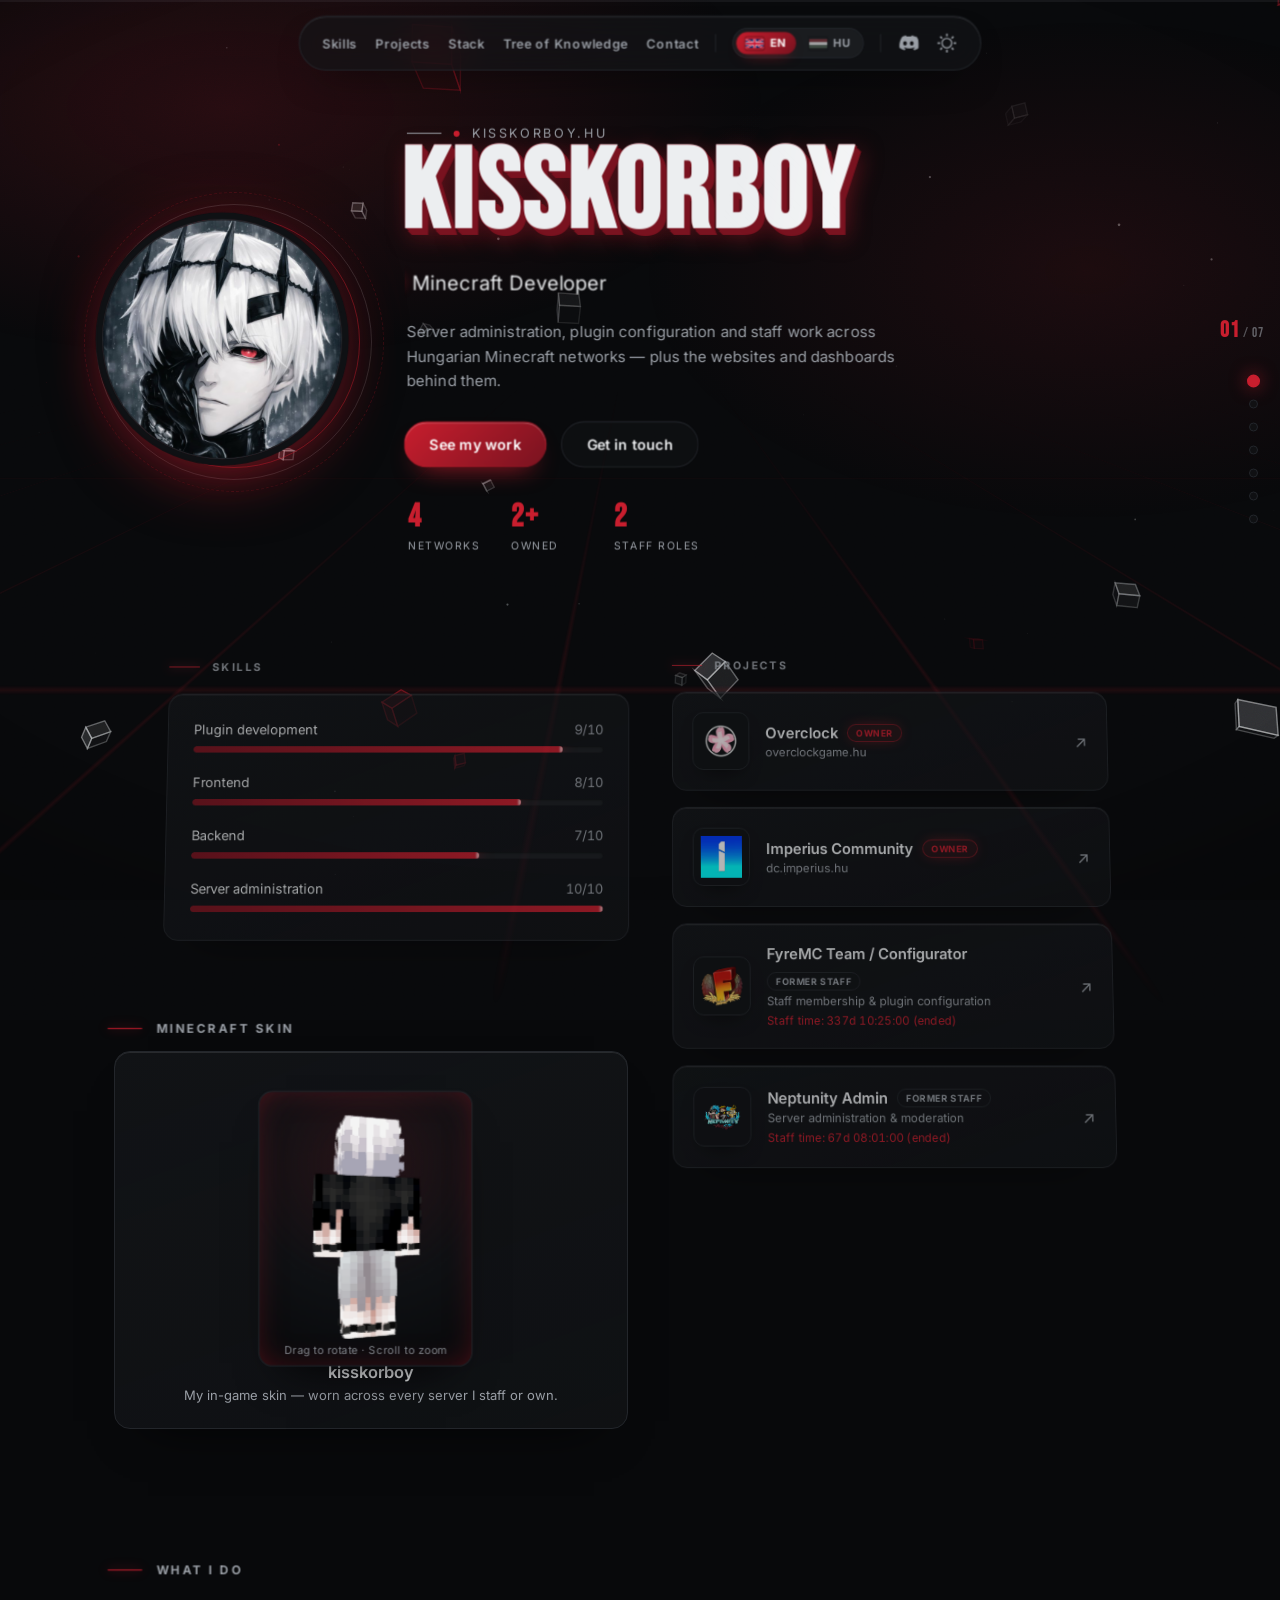
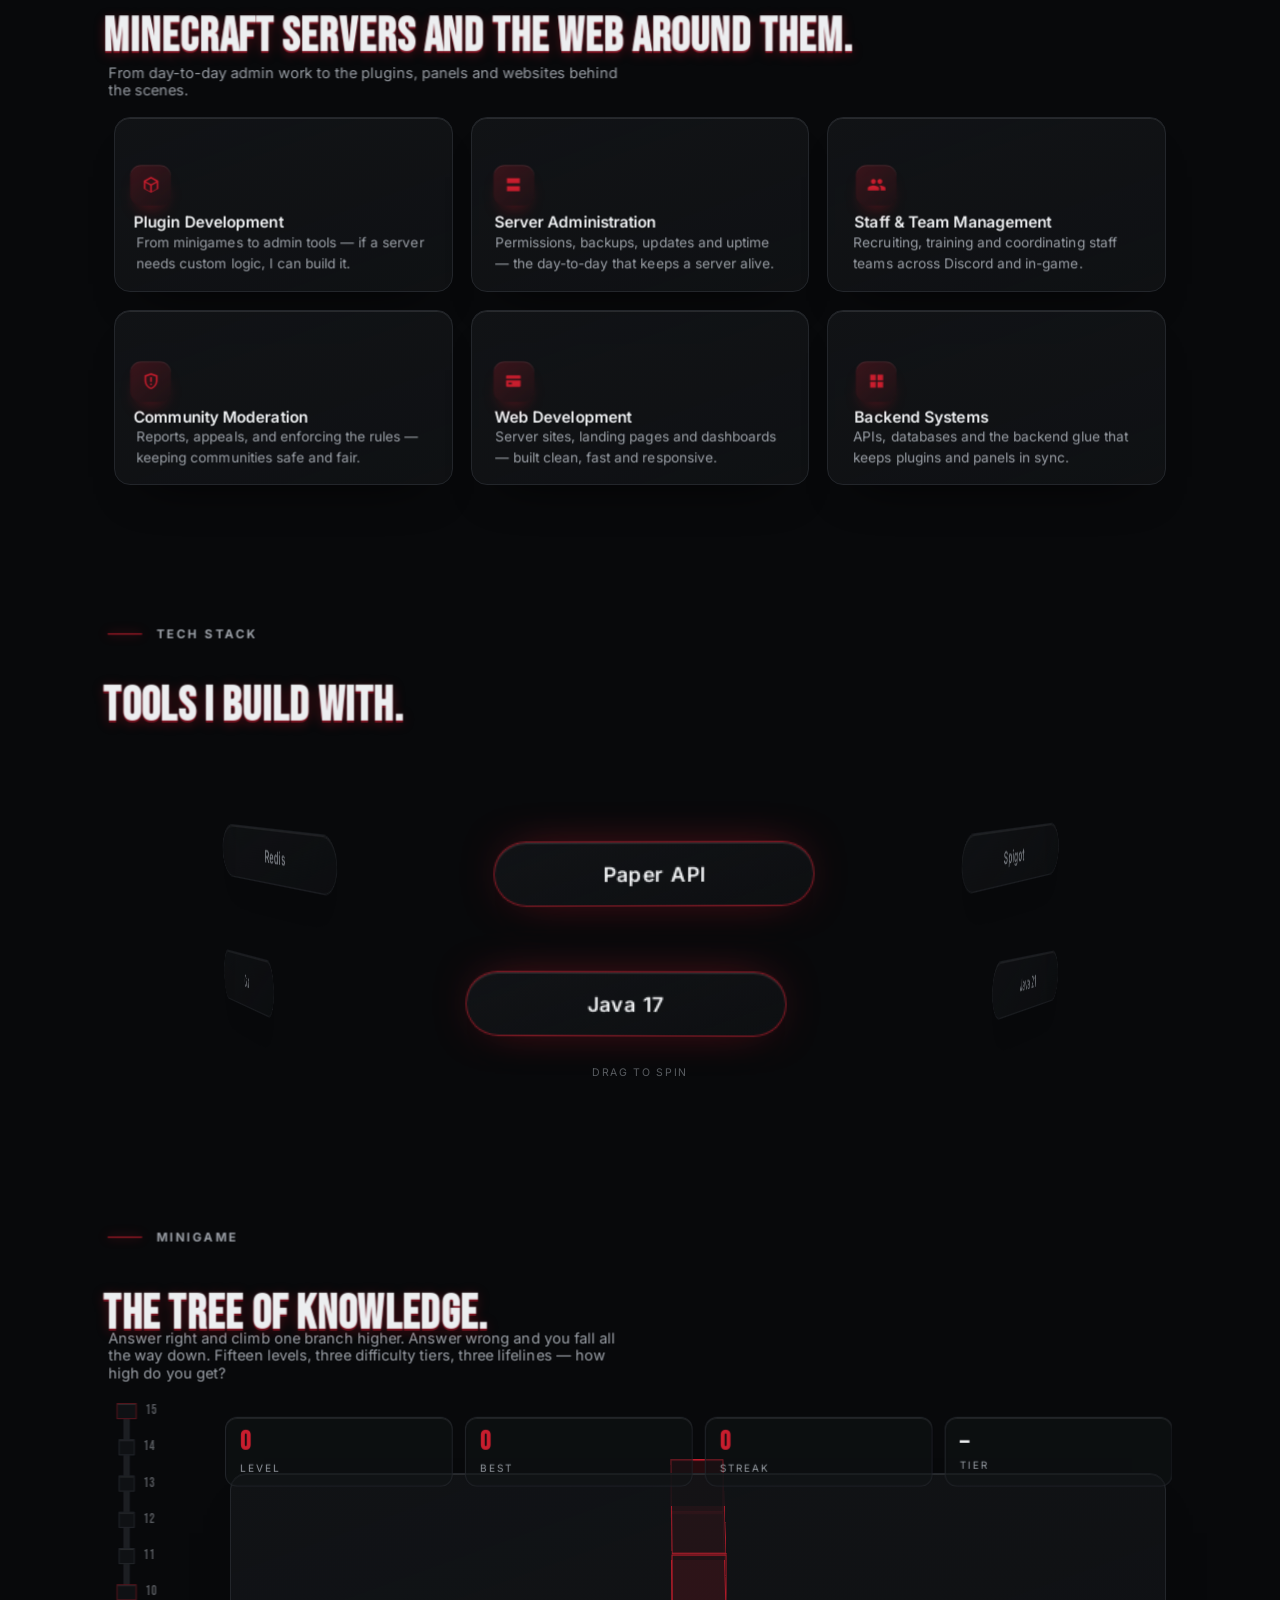
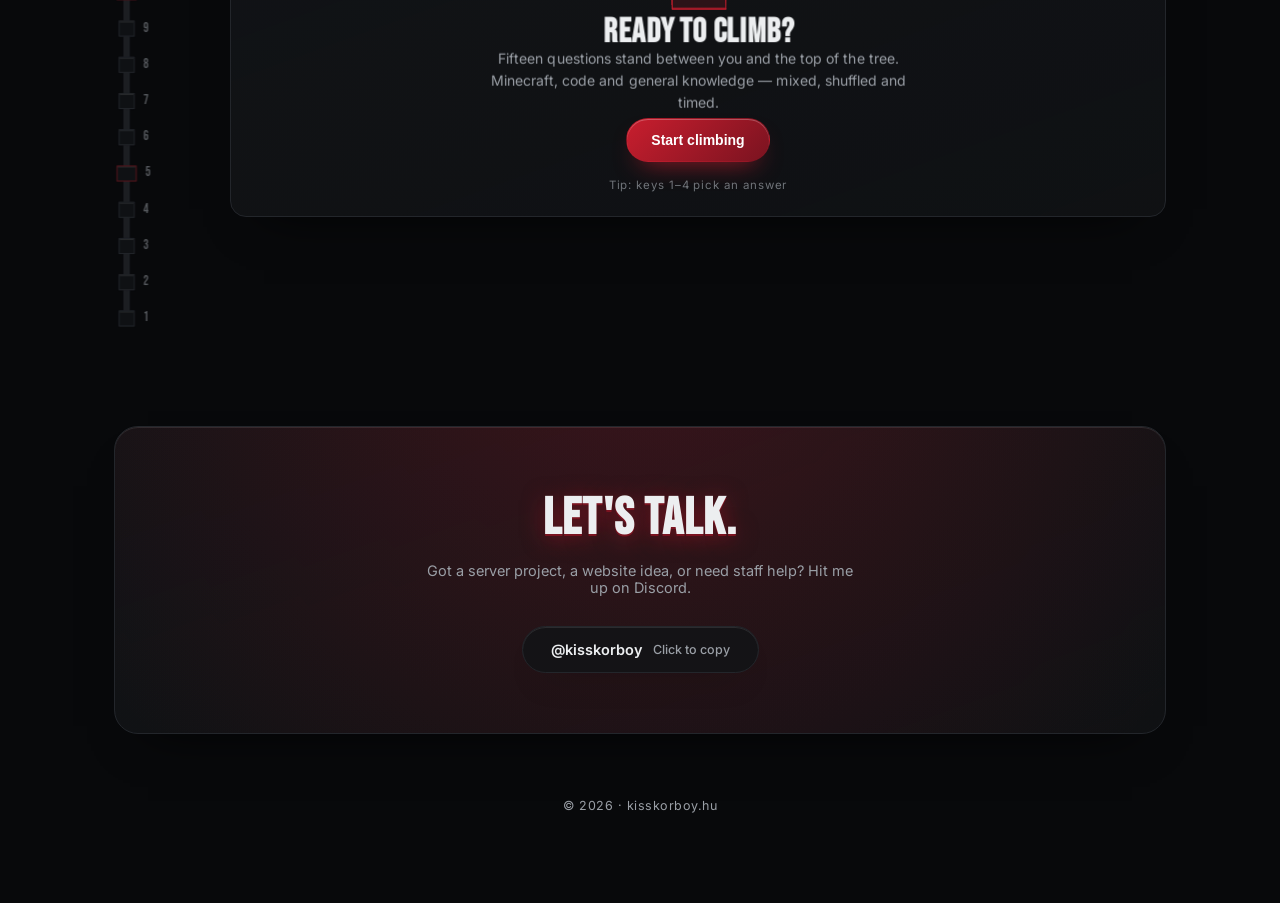
==== index.html @ e57de08b "Add files via upload" ====
<!DOCTYPE html>
<html lang="en">
<head>
<meta charset="UTF-8">
<meta name="viewport" content="width=device-width, initial-scale=1.0">
<meta name="description" content="Kisskorboy — Minecraft server developer &amp; website developer. Plugin development, server administration, web development and staff work for Overclock, Imperius Community, FyreMC and Neptunity.">
<meta name="theme-color" content="#08090b">
<title>Kisskorboy | Minecraft &amp; Website Developer</title>
<link rel="canonical" href="https://kisskorboy.hu/">
<meta property="og:type" content="website">
<meta property="og:site_name" content="kisskorboy.hu">
<meta property="og:url" content="https://kisskorboy.hu/">
<meta property="og:title" content="Kisskorboy | Minecraft &amp; Website Developer">
<meta property="og:description" content="Minecraft server development, plugin work, server administration and websites — Overclock, Imperius Community, FyreMC and Neptunity.">
<meta property="og:image" content="https://kisskorboy.hu/og.jpg">
<meta name="twitter:card" content="summary_large_image">
<meta name="twitter:title" content="Kisskorboy | Minecraft &amp; Website Developer">
<meta name="twitter:description" content="Minecraft server development, plugin work, server administration and websites.">
<meta name="twitter:image" content="https://kisskorboy.hu/og.jpg">
<link rel="icon" type="image/jpeg" href="[data-uri]">
<script type="application/ld+json">{"@context":"https://schema.org","@type":"Person","name":"Kisskorboy","url":"https://kisskorboy.hu/","jobTitle":"Minecraft server developer & website developer","knowsAbout":["Minecraft plugin development","Minecraft server administration","Web development","Backend systems","Community moderation"],"knowsLanguage":["hu","en"],"sameAs":["https://discord.com/users/kisskorboy","https://overclockgame.hu","https://dc.imperius.hu"]}</script>
<link rel="preconnect" href="https://fonts.googleapis.com">
<link rel="preconnect" href="https://fonts.gstatic.com" crossorigin>
<link href="https://fonts.googleapis.com/css2?family=Bebas+Neue&family=Inter:wght@400;500;600;700&display=swap" rel="stylesheet">
<style>
:root{
  --bg:#08090b;
  --bg-soft:#0f1114;
  --panel:#121417;
  --panel-rgb:18,20,23;
  --panel-border:#23262b;
  --text:#eceef0;
  --text-rgb:236,238,240;
  --text-dim:#9a9fa6;
  --accent:#c81e2e;
  --accent-soft:#7a1320;
  --accent-rgb:200,30,46;
  --track:#1c1e22;
  --font-display:'Bebas Neue', Impact, sans-serif;
  --font-body:'Inter', sans-serif;
  --shine:rgba(255,255,255,.07);
  --edge-top:rgba(255,255,255,.10);
  --floor:rgba(200,30,46,.16);
  --sheen-hi:rgba(255,255,255,.9);
  --extrude:#7a1320;
}
[data-theme="light"]{
  --bg:#f3f1ec;
  --bg-soft:#ebe8e1;
  --panel:#ffffff;
  --panel-rgb:255,255,255;
  --panel-border:#ddd8cd;
  --text:#1b1b1b;
  --text-rgb:27,27,27;
  --text-dim:#6b6863;
  --accent:#b3182a;
  --accent-soft:#e7c9c9;
  --accent-rgb:179,24,42;
  --track:#e4e0d6;
  --shine:rgba(0,0,0,.05);
  --edge-top:rgba(255,255,255,.9);
  --floor:rgba(179,24,42,.14);
  --sheen-hi:rgba(179,24,42,.45);
  --extrude:#e2a4ac;
}
*{box-sizing:border-box;margin:0;padding:0;}
html{scroll-behavior:smooth;}
#top,#skills,#projects,#what-i-do,#stack,#quiz,#contact{scroll-margin-top:110px;}
body{
  background:var(--bg);
  color:var(--text);
  font-family:var(--font-body);
  min-height:100vh;
  position:relative;
  overflow-x:hidden;
  transition:background .4s ease, color .4s ease;
  -webkit-user-select:none;
  user-select:none;
}

/* ---------- Fixed 3D backdrop ---------- */
#bgCanvas{
  position:fixed;
  inset:0;
  z-index:0;
  pointer-events:none;
  display:block;
}
.floor{
  position:fixed;
  left:-50%;right:-50%;
  bottom:-12vh;
  height:70vh;
  z-index:0;
  pointer-events:none;
  perspective:340px;
  perspective-origin:50% 0%;
  opacity:.7;
  mask-image:linear-gradient(180deg,transparent,#000 45%,#000 78%,transparent);
  -webkit-mask-image:linear-gradient(180deg,transparent,#000 45%,#000 78%,transparent);
}
.floor i{
  position:absolute;
  inset:0;
  display:block;
  transform:rotateX(74deg);
  transform-origin:50% 0%;
  background:
    repeating-linear-gradient(90deg, var(--floor) 0 1px, transparent 1px 90px),
    repeating-linear-gradient(0deg, var(--floor) 0 1px, transparent 1px 90px);
  animation:floor-run 6s linear infinite;
}
@keyframes floor-run{ from{background-position:0 0,0 0;} to{background-position:0 0,0 90px;} }

.aurora{
  position:fixed;
  inset:0;
  z-index:0;
  pointer-events:none;
  background:
    radial-gradient(60vw 40vh at 18% 12%, rgba(var(--accent-rgb),.16), transparent 70%),
    radial-gradient(50vw 40vh at 85% 30%, rgba(var(--accent-rgb),.10), transparent 70%);
  animation:aurora-drift 18s ease-in-out infinite alternate;
}
@keyframes aurora-drift{ from{transform:translate3d(-2%,-1%,0) scale(1);} to{transform:translate3d(2%,2%,0) scale(1.08);} }

.cursor-glow{
  position:fixed;
  top:0;left:0;
  width:520px;height:520px;
  margin:-260px 0 0 -260px;
  border-radius:50%;
  z-index:1;
  pointer-events:none;
  background:radial-gradient(circle, rgba(var(--accent-rgb),.13), transparent 62%);
  opacity:0;
  transition:opacity .5s ease;
  will-change:transform;
}
body.pointer-live .cursor-glow{opacity:1;}

/* ---------- HUD ---------- */
.progress{
  position:fixed;
  top:0;left:0;right:0;
  height:2px;
  z-index:60;
  background:rgba(var(--text-rgb),.06);
}
.progress i{
  display:block;
  height:100%;
  width:0%;
  background:linear-gradient(90deg,var(--accent-soft),var(--accent));
  box-shadow:0 0 14px rgba(var(--accent-rgb),.8);
}

.dots{
  position:fixed;
  right:22px;
  top:50%;
  transform:translateY(-50%);
  z-index:55;
  display:flex;
  flex-direction:column;
  gap:14px;
}
.dots button{
  width:9px;height:9px;
  border-radius:50%;
  border:1px solid var(--panel-border);
  background:rgba(var(--panel-rgb),.7);
  cursor:pointer;
  padding:0;
  position:relative;
  transition:transform .25s ease, background .25s ease, border-color .25s ease;
}
.dots button::after{
  content:attr(data-label);
  position:absolute;
  right:18px;
  top:50%;
  transform:translateY(-50%) translateX(6px);
  font-size:10px;
  font-weight:700;
  letter-spacing:.14em;
  color:var(--text-dim);
  white-space:nowrap;
  opacity:0;
  pointer-events:none;
  transition:opacity .2s ease, transform .2s ease;
}
.dots button:hover::after{opacity:1;transform:translateY(-50%) translateX(0);}
.dots button:hover{border-color:var(--accent);}
.dots button.on{
  background:var(--accent);
  border-color:var(--accent);
  transform:scale(1.45);
  box-shadow:0 0 12px rgba(var(--accent-rgb),.7);
}
@media (max-width:900px){ .dots{display:none;} }

/* slide counter, like a deck's page number */
.slide-counter{
  position:fixed;
  right:16px;
  top:calc(50% - 130px);
  z-index:55;
  display:flex;
  align-items:baseline;
  gap:2px;
  font-family:var(--font-display);
  letter-spacing:.06em;
  color:var(--text-dim);
  pointer-events:none;
  user-select:none;
}
.slide-counter b{font-size:22px;color:var(--accent);line-height:1;}
.slide-counter i{font-size:13px;font-style:normal;opacity:.5;margin:0 1px;}
.slide-counter span{font-size:13px;opacity:.6;}
@media (max-width:900px){ .slide-counter{display:none;} }

/* staggered entrance for card groups — opacity only, so it never fights
   the 3D hover/tilt transforms on the cards themselves */
body.js-on [data-stagger] > *{
  opacity:0;
  transition:opacity .65s cubic-bezier(.16,1,.3,1);
}
body.js-on [data-stagger].in > *{opacity:1;}
body.js-on [data-stagger] > *:nth-child(1){transition-delay:.00s;}
body.js-on [data-stagger] > *:nth-child(2){transition-delay:.09s;}
body.js-on [data-stagger] > *:nth-child(3){transition-delay:.18s;}
body.js-on [data-stagger] > *:nth-child(4){transition-delay:.27s;}
body.js-on [data-stagger] > *:nth-child(5){transition-delay:.36s;}
body.js-on [data-stagger] > *:nth-child(6){transition-delay:.45s;}

.topbar{
  position:fixed;
  top:16px;
  left:0;right:0;
  display:flex;
  justify-content:center;
  align-items:center;
  z-index:50;
  pointer-events:none;
  perspective:800px;
}
.pill{
  pointer-events:auto;
  display:flex;
  align-items:center;
  gap:16px;
  background:rgba(var(--panel-rgb),.72);
  backdrop-filter:blur(16px) saturate(140%);
  -webkit-backdrop-filter:blur(16px) saturate(140%);
  border:1px solid var(--panel-border);
  border-radius:999px;
  padding:11px 22px;
  box-shadow:0 18px 40px -20px rgba(0,0,0,.85), inset 0 1px 0 var(--edge-top);
  transform-style:preserve-3d;
  transition:transform .5s cubic-bezier(.16,1,.3,1), box-shadow .4s ease;
  will-change:transform;
}
.pill-nav{display:flex;align-items:center;gap:18px;}
.pill-nav a{
  color:var(--text-dim);
  font-size:12.5px;
  font-weight:600;
  letter-spacing:.05em;
  text-decoration:none;
  transition:color .2s ease;
  white-space:nowrap;
  position:relative;
}
.pill-nav a::after{
  content:'';
  position:absolute;
  left:0;right:0;bottom:-5px;
  height:1.5px;
  background:var(--accent);
  transform:scaleX(0);
  transform-origin:left;
  transition:transform .28s cubic-bezier(.16,1,.3,1);
}
.pill-nav a:hover{color:var(--accent);}
.pill-nav a:hover::after{transform:scaleX(1);}
.pill-divider{width:1px;height:18px;background:var(--panel-border);}
.pill a.icon, .theme-btn{
  color:var(--text-dim);
  display:flex;
  align-items:center;
  justify-content:center;
  width:22px;height:22px;
  transition:color .2s ease, transform .3s ease;
  cursor:pointer;
  background:none;
  border:none;
}
.pill a.icon:hover, .theme-btn:hover{color:var(--accent);transform:translateZ(14px) scale(1.16);}
.pill svg{width:20px;height:20px;}

/* ---------- Language switch ---------- */
.lang{
  display:flex;
  align-items:center;
  gap:4px;
  background:rgba(var(--text-rgb),.05);
  border:1px solid var(--panel-border);
  border-radius:999px;
  padding:3px;
  transform-style:preserve-3d;
}
.lang button{
  display:flex;
  align-items:center;
  gap:6px;
  border:none;
  background:none;
  cursor:pointer;
  padding:4px 9px;
  border-radius:999px;
  font-family:var(--font-body);
  font-size:11px;
  font-weight:700;
  letter-spacing:.08em;
  color:var(--text-dim);
  transition:color .25s ease, background .25s ease, transform .3s ease;
}
.lang button svg{
  width:18px;height:13px;
  border-radius:2px;
  display:block;
  box-shadow:0 0 0 1px rgba(0,0,0,.25);
  filter:saturate(.5) opacity(.6);
  transition:filter .25s ease, transform .3s ease;
}
.lang button:hover{color:var(--text);}
.lang button:hover svg{filter:none;transform:translateZ(10px) scale(1.1);}
.lang button.on{
  color:#fff;
  background:linear-gradient(135deg,var(--accent),var(--accent-soft));
  box-shadow:0 6px 16px -8px rgba(var(--accent-rgb),.9);
  transform:translateZ(12px);
}
.lang button.on svg{filter:none;}

/* ---------- 3D stage ---------- */
.scene{
  position:relative;
  z-index:2;
  perspective:1500px;
  perspective-origin:50% 50vh;
}
.deck{
  overflow-anchor:none;
  max-width:1100px;
  margin:0 auto;
  padding:130px 24px 90px;
  transform-style:preserve-3d;
  transition:transform .8s cubic-bezier(.16,1,.3,1);
  will-change:transform;
}

[data-depth]{
  --p:1;
  transform-style:preserve-3d;
  transform:
    translateY(calc((1 - var(--p)) * 60px))
    translateZ(calc((1 - var(--p)) * -460px))
    rotateX(calc((1 - var(--p)) * 12deg));
  opacity:calc(.15 + var(--p) * .85);
}

/* ---------- Hero ---------- */
.hero{
  display:flex;
  align-items:center;
  gap:56px;
  margin-bottom:110px;
  transform-style:preserve-3d;
}
.avatar-stage{
  position:relative;
  width:240px;height:240px;
  flex-shrink:0;
  transform-style:preserve-3d;
  perspective:700px;
}
.avatar-frame{
  position:absolute;
  inset:10px;
  border-radius:50%;
  overflow:hidden;
  border:1px solid var(--panel-border);
  box-shadow:0 0 0 6px var(--bg-soft), 0 26px 60px -14px rgba(var(--accent-rgb),.55), 0 0 70px -18px rgba(var(--accent-rgb),.6);
  transform:translateZ(40px);
  transition:transform .6s cubic-bezier(.16,1,.3,1);
}
.avatar-frame img{width:100%;height:100%;object-fit:cover;display:block;}
.avatar-ring{
  position:absolute;
  inset:-6px;
  border-radius:50%;
  border:1px solid rgba(var(--accent-rgb),.45);
  transform-style:preserve-3d;
  pointer-events:none;
}
.avatar-ring.r1{animation:ring1 9s linear infinite;}
.avatar-ring.r2{inset:-18px;border-color:rgba(var(--text-rgb),.14);animation:ring2 13s linear infinite;}
.avatar-ring.r3{inset:-30px;border-style:dashed;border-color:rgba(var(--accent-rgb),.22);animation:ring3 22s linear infinite;}
@keyframes ring1{ from{transform:rotateX(72deg) rotateZ(0deg);} to{transform:rotateX(72deg) rotateZ(360deg);} }
@keyframes ring2{ from{transform:rotateY(70deg) rotateZ(0deg);} to{transform:rotateY(70deg) rotateZ(-360deg);} }
@keyframes ring3{ from{transform:rotateX(58deg) rotateY(20deg) rotateZ(0deg);} to{transform:rotateX(58deg) rotateY(20deg) rotateZ(360deg);} }

.hero-text{flex:1;min-width:0;transform-style:preserve-3d;}
.hero-eyebrow{
  display:flex;
  align-items:center;
  gap:12px;
  color:var(--text-dim);
  font-size:12.5px;
  letter-spacing:.2em;
  margin-bottom:10px;
  transform:translateZ(20px);
}
.hero-eyebrow .dash{width:34px;height:1px;background:var(--text-dim);}
.hero-eyebrow .live{
  width:6px;height:6px;border-radius:50%;
  background:var(--accent);
  animation:pulse 2.2s ease-out infinite;
}
@keyframes pulse{
  0%{box-shadow:0 0 0 0 rgba(var(--accent-rgb),.6);}
  70%{box-shadow:0 0 0 10px rgba(var(--accent-rgb),0);}
  100%{box-shadow:0 0 0 0 rgba(var(--accent-rgb),0);}
}

.name3d{
  position:relative;
  font-family:var(--font-display);
  font-size:clamp(52px,9vw,108px);
  line-height:.92;
  letter-spacing:.03em;
  transform-style:preserve-3d;
  transform:translateZ(60px);
  display:inline-block;
}
.name3d .lyr{display:block;color:var(--text);position:relative;transform:translateZ(0);}
.name3d .depth{
  position:absolute;
  top:0;left:0;
  display:block;
  transform:translateZ(-1px);
  color:var(--extrude);
  white-space:nowrap;
  text-shadow:
    1px 1px 0 currentColor, 2px 2px 0 currentColor, 3px 3px 0 currentColor,
    4px 4px 0 currentColor, 5px 5px 0 currentColor, 6px 6px 0 currentColor,
    6px 8px 22px rgba(var(--accent-rgb),.5);
}
.name3d .glow{
  position:absolute;
  top:0;left:0;
  display:block;
  transform:translateZ(1px);
  color:transparent;
  background:linear-gradient(100deg,transparent 26%,var(--sheen-hi) 47%,transparent 60%);
  -webkit-background-clip:text;
  background-clip:text;
  background-size:280% 100%;
  animation:sheen 5.5s ease-in-out infinite;
  pointer-events:none;
  white-space:nowrap;
}
@keyframes sheen{ 0%,55%{background-position:190% 0;} 100%{background-position:-90% 0;} }

/* clipping lives on .roles, perspective on .roles-stage — putting both on
   one element lets the rolling face bleed past the box in Chromium */
.roles{
  height:36px;
  margin-top:14px;
  overflow:hidden;
  transform:translateZ(34px);
}
.roles-stage{
  height:36px;
  perspective:620px;
}
.roles-inner{
  position:relative;
  transform-style:preserve-3d;
  transition:transform .85s cubic-bezier(.16,1,.3,1);
  height:36px;
}
.role-face{
  position:absolute;
  inset:0;
  display:flex;
  align-items:center;
  gap:10px;
  font-size:19px;
  color:var(--text);
  letter-spacing:.02em;
  backface-visibility:hidden;
}
.role-face .sq{
  width:8px;height:8px;
  background:var(--accent);
  box-shadow:0 0 12px rgba(var(--accent-rgb),.9);
  flex-shrink:0;
}
.role-face.f1{transform:rotateX(0deg) translateZ(18px);}
.role-face.f2{transform:rotateX(-90deg) translateZ(18px);}
.roles-inner.flip{transform:rotateX(90deg);}

.tagline{
  font-size:15px;
  color:var(--text-dim);
  margin-top:18px;
  max-width:490px;
  line-height:1.6;
  transform:translateZ(22px);
}
.hero-actions{
  display:flex;
  gap:14px;
  margin-top:28px;
  transform:translateZ(40px);
}
.btn{
  display:inline-flex;
  align-items:center;
  gap:8px;
  padding:13px 24px;
  border-radius:999px;
  font-size:14px;
  font-weight:600;
  text-decoration:none;
  border:1px solid transparent;
  cursor:pointer;
  position:relative;
  transform-style:preserve-3d;
  transition:transform .35s cubic-bezier(.16,1,.3,1), border-color .25s ease, box-shadow .35s ease, color .25s ease;
}
.btn-primary{
  background:linear-gradient(135deg, var(--accent), var(--accent-soft));
  color:#fff;
  box-shadow:0 12px 26px -14px rgba(var(--accent-rgb),1), inset 0 1px 0 rgba(255,255,255,.25);
}
.btn-primary:hover{transform:translateZ(26px) translateY(-3px);box-shadow:0 26px 44px -18px rgba(var(--accent-rgb),1);}
.btn-ghost{
  background:rgba(var(--panel-rgb),.5);
  border-color:var(--panel-border);
  color:var(--text);
}
.btn-ghost:hover{border-color:var(--accent);color:var(--accent);transform:translateZ(20px) translateY(-3px);}
.btn:active{transform:translateZ(4px) translateY(0);}

.hero-stats{
  display:flex;
  gap:28px;
  margin-top:34px;
  flex-wrap:wrap;
  transform:translateZ(14px);
}
.stat{min-width:74px;}
.stat b{
  display:block;
  font-family:var(--font-display);
  font-size:32px;
  letter-spacing:.02em;
  color:var(--accent);
  line-height:1;
}
.stat span{
  font-size:10.5px;
  letter-spacing:.14em;
  color:var(--text-dim);
  text-transform:uppercase;
}

/* ---------- Shared 3D card ---------- */
.card{
  background:linear-gradient(160deg, rgba(var(--panel-rgb),.94), rgba(var(--panel-rgb),.74));
  border:1px solid var(--panel-border);
  border-radius:16px;
  position:relative;
  transform-style:preserve-3d;
  box-shadow:0 26px 50px -34px rgba(0,0,0,.95), inset 0 1px 0 var(--edge-top);
  transition:transform .5s cubic-bezier(.16,1,.3,1), border-color .3s ease, box-shadow .5s ease;
}
.card::after{
  content:'';
  position:absolute;
  inset:0;
  border-radius:inherit;
  pointer-events:none;
  opacity:0;
  transition:opacity .35s ease;
  background:radial-gradient(340px circle at var(--mx,50%) var(--my,50%), var(--shine), transparent 65%);
}
.card:hover::after{opacity:1;}
.card:hover{border-color:rgba(var(--accent-rgb),.5);box-shadow:0 40px 70px -34px rgba(0,0,0,1), 0 0 46px -26px rgba(var(--accent-rgb),.8), inset 0 1px 0 var(--edge-top);}

.grid{
  display:grid;
  grid-template-columns:1.05fr 1fr;
  gap:48px;
  transform-style:preserve-3d;
}
.col{display:flex;flex-direction:column;gap:44px;transform-style:preserve-3d;}
.section-label{
  display:flex;
  align-items:center;
  gap:14px;
  margin-bottom:22px;
  color:var(--text-dim);
  font-size:12px;
  letter-spacing:.2em;
  font-weight:700;
  transform:translateZ(18px);
}
.section-label .dash{width:34px;height:1px;background:var(--accent);box-shadow:0 0 10px rgba(var(--accent-rgb),.9);}

/* ---------- Skills ---------- */
.skill-card{padding:30px 28px;}
.skill{margin-bottom:24px;transform-style:preserve-3d;}
.skill:last-child{margin-bottom:0;}
.skill-top{
  display:flex;
  justify-content:space-between;
  font-size:14.5px;
  margin-bottom:10px;
  transform:translateZ(16px);
}
.skill-top span:first-child{color:var(--text);}
.skill-top span:last-child{color:var(--text-dim);font-variant-numeric:tabular-nums;}
.bar-track{
  height:7px;
  background:var(--track);
  border-radius:4px;
  overflow:hidden;
  transform:translateZ(8px);
  box-shadow:inset 0 1px 2px rgba(0,0,0,.5);
}
.bar-fill{
  height:100%;
  background:linear-gradient(90deg, var(--accent-soft), var(--accent));
  border-radius:4px;
  width:0;
  position:relative;
  overflow:hidden;
  box-shadow:0 0 16px rgba(var(--accent-rgb),.75);
  transition:width 1.3s cubic-bezier(.16,1,.3,1);
}
/* glowing cap at the leading edge of the bar */
.bar-fill::before{
  content:'';
  position:absolute;
  top:0;bottom:0;right:0;
  width:3px;
  background:#fff;
  opacity:.7;
  filter:blur(1px);
}
/* sweep travels fully off both ends, then rests — no snap back into view */
.bar-fill::after{
  content:'';
  position:absolute;
  top:0;bottom:0;
  left:0;
  width:42%;
  background:linear-gradient(90deg,transparent,rgba(255,255,255,.5),transparent);
  transform:translate3d(-140%,0,0);
  animation:bar-shine 3.6s cubic-bezier(.4,0,.5,1) infinite;
}
.skill:nth-child(2) .bar-fill::after{animation-delay:.3s;}
.skill:nth-child(3) .bar-fill::after{animation-delay:.6s;}
.skill:nth-child(4) .bar-fill::after{animation-delay:.9s;}
@keyframes bar-shine{
  0%   {transform:translate3d(-140%,0,0);}
  55%  {transform:translate3d(280%,0,0);}
  100% {transform:translate3d(280%,0,0);}
}

/* ---------- Skin ---------- */
.skin-card{
  padding:26px 28px 22px;
  display:flex;
  flex-direction:column;
  align-items:center;
  text-align:center;
  gap:14px;
}
.skin-viewer-wrap{
  position:relative;
  width:210px;height:270px;
  border-radius:14px;
  background:radial-gradient(circle at 50% 26%, rgba(var(--accent-rgb),.13), var(--bg-soft) 55%, var(--bg));
  border:1px solid var(--panel-border);
  overflow:hidden;
  cursor:grab;
  touch-action:none;
  transform:translateZ(30px);
  box-shadow:0 24px 44px -26px rgba(0,0,0,1), inset 0 0 40px -18px rgba(var(--accent-rgb),.7);
}
.skin-viewer-wrap:active{cursor:grabbing;}
.skin-viewer-wrap canvas{display:block;width:100%;height:100%;}
.skin-hint{
  position:absolute;
  bottom:8px;left:0;right:0;
  text-align:center;
  font-size:10.5px;
  color:var(--text-dim);
  letter-spacing:.04em;
  pointer-events:none;
  opacity:.85;
}
.skin-title{font-size:16.5px;font-weight:600;margin-bottom:4px;transform:translateZ(14px);}
.skin-sub{font-size:13px;color:var(--text-dim);line-height:1.5;}

/* ---------- Projects ---------- */
.proj-list{display:flex;flex-direction:column;gap:18px;transform-style:preserve-3d;}
.proj-card{
  padding:22px;
  display:flex;
  align-items:center;
  gap:18px;
  text-decoration:none;
  color:var(--text);
  overflow:hidden;
}
.proj-card:hover{transform:translateZ(34px) translateY(-3px);}
.proj-thumb{
  width:64px;height:64px;
  border-radius:12px;
  background:var(--bg-soft);
  display:flex;align-items:center;justify-content:center;
  flex-shrink:0;
  overflow:hidden;
  border:1px solid var(--panel-border);
  transform:translateZ(24px);
  transition:transform .5s cubic-bezier(.16,1,.3,1);
  box-shadow:0 10px 22px -12px rgba(0,0,0,.9);
}
.proj-card:hover .proj-thumb{transform:translateZ(56px) rotateY(-14deg) scale(1.06);}
.proj-thumb img{width:100%;height:100%;object-fit:contain;padding:8px;}
.proj-body{flex:1;min-width:0;transform:translateZ(14px);}
.proj-title-row{display:flex;align-items:center;gap:10px;flex-wrap:wrap;}
.proj-title{font-size:16.5px;font-weight:600;}
.status-badge{
  font-size:10px;
  font-weight:700;
  letter-spacing:.06em;
  text-transform:uppercase;
  padding:3px 9px;
  border-radius:999px;
  border:1px solid var(--panel-border);
  color:var(--text-dim);
  white-space:nowrap;
}
.status-badge.active{color:var(--accent);border-color:rgba(var(--accent-rgb),.45);background:rgba(var(--accent-rgb),.1);box-shadow:0 0 16px -6px rgba(var(--accent-rgb),.9);}
.proj-sub{font-size:13px;color:var(--text-dim);margin-top:3px;}
.proj-meta{
  font-size:12.5px;
  color:var(--accent);
  margin-top:6px;
  letter-spacing:.02em;
  font-variant-numeric:tabular-nums;
}
.arrow{
  color:var(--text-dim);
  font-size:18px;
  flex-shrink:0;
  transform:translateZ(20px);
  transition:transform .4s cubic-bezier(.16,1,.3,1), color .3s ease;
}
.proj-card:hover .arrow{color:var(--accent);transform:translateZ(40px) translate(3px,-3px);}

/* ---------- Sections ---------- */
.section{margin-top:120px;transform-style:preserve-3d;}
.section-head{margin-bottom:32px;transform-style:preserve-3d;}
.section-head h2{
  font-family:var(--font-display);
  font-size:clamp(30px,5vw,46px);
  letter-spacing:.02em;
  margin-top:10px;
  transform:translateZ(30px);
  text-shadow:0 1px 0 var(--accent-soft), 0 2px 0 var(--accent-soft), 0 3px 12px rgba(var(--accent-rgb),.35);
}
.section-head p{color:var(--text-dim);font-size:14.5px;margin-top:10px;max-width:520px;transform:translateZ(16px);}

.do-grid{
  display:grid;
  grid-template-columns:repeat(3, 1fr);
  gap:18px;
  transform-style:preserve-3d;
}
.do-card{padding:24px;}
.do-card:hover{transform:translateZ(40px) translateY(-4px);}
.do-card .ico{
  width:40px;height:40px;
  border-radius:11px;
  background:linear-gradient(140deg, rgba(var(--accent-rgb),.24), rgba(var(--accent-rgb),.06));
  color:var(--accent);
  display:flex;align-items:center;justify-content:center;
  margin-bottom:16px;
  transform:translateZ(26px);
  transition:transform .5s cubic-bezier(.16,1,.3,1);
  box-shadow:0 10px 20px -12px rgba(var(--accent-rgb),.9), inset 0 1px 0 var(--edge-top);
}
.do-card:hover .ico{transform:translateZ(58px) rotateY(16deg) rotateX(-8deg);}
.do-card .ico svg{width:19px;height:19px;}
.do-card h3{font-size:15.5px;font-weight:600;margin-bottom:8px;transform:translateZ(16px);}
.do-card p{font-size:13.5px;color:var(--text-dim);line-height:1.55;transform:translateZ(8px);}

/* ---------- 3D tech ring ---------- */
.ring-stage{
  height:352px;
  display:flex;
  flex-direction:column;
  gap:6px;
  align-items:center;
  justify-content:center;
  position:relative;
  cursor:grab;
  touch-action:pan-y;
  mask-image:linear-gradient(90deg,transparent,#000 12%,#000 88%,transparent);
  -webkit-mask-image:linear-gradient(90deg,transparent,#000 12%,#000 88%,transparent);
}
.ring-stage.dragging{cursor:grabbing;}
/* each row gets its own perspective, otherwise both rows project onto
   the same vanishing point and land on top of each other */
.ring-lane{
  width:100%;
  height:124px;
  perspective:1200px;
  display:flex;
  align-items:center;
  justify-content:center;
}
.ring{
  position:relative;
  width:220px;height:52px;
  transform-style:preserve-3d;
  transform:rotateX(-8deg);
}
.chip{
  position:absolute;
  top:0;left:0;
  width:220px;
  padding:13px 0;
  text-align:center;
  border-radius:999px;
  border:1px solid var(--panel-border);
  background:linear-gradient(160deg, rgba(var(--panel-rgb),.95), rgba(var(--panel-rgb),.6));
  color:var(--text-dim);
  font-size:14px;
  font-weight:600;
  letter-spacing:.03em;
  backface-visibility:hidden;
  box-shadow:0 16px 30px -22px rgba(0,0,0,1), inset 0 1px 0 var(--edge-top);
  transition:color .3s ease, border-color .3s ease, box-shadow .3s ease;
}
/* the chip currently facing the camera reads as the "selected" one */
.chip.front{
  color:var(--text);
  border-color:rgba(var(--accent-rgb),.55);
  box-shadow:0 16px 30px -22px rgba(0,0,0,1), 0 0 34px -14px rgba(var(--accent-rgb),.9), inset 0 1px 0 var(--edge-top);
}
.chip:hover{color:var(--accent);border-color:rgba(var(--accent-rgb),.75);}
.ring-note{
  position:absolute;
  bottom:2px;left:0;right:0;
  text-align:center;
  font-size:10.5px;
  letter-spacing:.16em;
  color:var(--text-dim);
  opacity:.55;
  text-transform:uppercase;
}
@media (max-width:760px){
  .ring-stage{height:288px;gap:4px;}
  .ring-lane{height:100px;perspective:900px;}
  .ring{width:170px;}
  .chip{width:170px;font-size:12.5px;padding:11px 0;}
}

/* ---------- Contact ---------- */
.contact-card{
  border-radius:24px;
  padding:60px 40px;
  text-align:center;
  position:relative;
  overflow:hidden;
  transform-style:preserve-3d;
}
.contact-card::before{
  content:'';
  position:absolute;
  inset:-40%;
  background:radial-gradient(circle at 50% 0%, rgba(var(--accent-rgb),.24), transparent 60%);
  pointer-events:none;
  animation:aurora-drift 12s ease-in-out infinite alternate;
}
.contact-card h2{
  font-family:var(--font-display);
  font-size:clamp(32px,6vw,52px);
  letter-spacing:.02em;
  position:relative;
  transform:translateZ(46px);
  text-shadow:0 2px 0 var(--accent-soft), 0 4px 22px rgba(var(--accent-rgb),.5);
}
.contact-card p{
  color:var(--text-dim);
  font-size:14.5px;
  margin-top:12px;
  max-width:440px;
  margin-left:auto;
  margin-right:auto;
  position:relative;
  transform:translateZ(24px);
}
.copy-btn{
  margin-top:30px;
  position:relative;
  display:inline-flex;
  align-items:center;
  gap:10px;
  padding:14px 28px;
  border-radius:999px;
  border:1px solid var(--panel-border);
  background:rgba(var(--panel-rgb),.85);
  color:var(--text);
  font-size:14.5px;
  font-weight:600;
  font-family:var(--font-body);
  cursor:pointer;
  transform:translateZ(40px);
  transform-style:preserve-3d;
  transition:transform .4s cubic-bezier(.16,1,.3,1), border-color .25s ease, box-shadow .4s ease;
  box-shadow:0 18px 34px -22px rgba(0,0,0,1), inset 0 1px 0 var(--edge-top);
}
.copy-btn:hover{border-color:var(--accent);transform:translateZ(66px) translateY(-3px);box-shadow:0 30px 50px -24px rgba(var(--accent-rgb),.9);}
.copy-btn:active{transform:translateZ(24px);}
.copy-btn .hint{color:var(--text-dim);font-weight:500;font-size:12.5px;}

footer{
  margin-top:64px;
  text-align:center;
  color:var(--text-dim);
  font-size:12.5px;
  letter-spacing:.04em;
}

/* ============================================================
   Tree of Knowledge — quiz minigame
   ============================================================ */
.quiz-wrap{
  display:grid;
  grid-template-columns:86px 1fr;
  gap:30px;
  align-items:stretch;
  transform-style:preserve-3d;
}

/* --- the tree itself --- */
.quiz-tree{
  position:relative;
  min-height:520px;
  transform:translateZ(10px);
}
.tree-trunk{
  position:absolute;
  left:13px;
  top:6px;bottom:6px;
  width:6px;
  border-radius:3px;
  background:var(--track);
  box-shadow:inset 0 0 0 1px var(--panel-border);
  overflow:hidden;
}
.tree-sap{
  position:absolute;
  left:0;right:0;bottom:0;
  height:0%;
  display:block;
  background:linear-gradient(0deg,var(--accent-soft),var(--accent));
  box-shadow:0 0 18px rgba(var(--accent-rgb),.9);
  transition:height .55s cubic-bezier(.3,1.2,.4,1);
}
.tree-rungs{
  position:absolute;
  inset:0;
  margin:0;padding:0;
  list-style:none;
  display:flex;
  flex-direction:column-reverse;
  justify-content:space-between;
}
.tree-rung{
  display:flex;
  align-items:center;
  gap:9px;
  height:16px;
  position:relative;
}
.tree-rung .node{
  width:16px;height:16px;
  flex:none;
  margin-left:8px;
  border:1px solid var(--panel-border);
  background:var(--bg-soft);
  box-shadow:inset 0 1px 0 var(--edge-top);
  transition:background .35s ease, border-color .35s ease, box-shadow .35s ease, transform .35s ease;
}
.tree-rung .num{
  font-family:var(--font-display);
  font-size:13px;
  line-height:1;
  letter-spacing:.06em;
  color:var(--text-dim);
  opacity:.55;
  transition:color .35s ease, opacity .35s ease;
}
/* tier boundaries get a wider, brighter node */
.tree-rung.tier-mark .node{width:20px;margin-left:6px;border-color:rgba(var(--accent-rgb),.4);}
.tree-rung.done .node{
  background:var(--accent);
  border-color:var(--accent);
  box-shadow:0 0 16px -2px rgba(var(--accent-rgb),.95);
}
.tree-rung.done .num{color:var(--text);opacity:.9;}
.tree-rung.now .node{
  transform:scale(1.35) rotate(45deg);
  background:var(--accent);
  border-color:var(--accent);
  box-shadow:0 0 22px 0 rgba(var(--accent-rgb),1);
}
.tree-rung.now .num{color:var(--accent);opacity:1;}
.tree-climber{
  position:absolute;
  left:9px;
  bottom:0;
  width:24px;height:24px;
  margin-bottom:-4px;
  border:1px solid rgba(var(--accent-rgb),.9);
  background:rgba(var(--accent-rgb),.16);
  box-shadow:0 0 26px -4px rgba(var(--accent-rgb),1), inset 0 0 14px -5px rgba(var(--accent-rgb),1);
  opacity:0;
  transition:bottom .55s cubic-bezier(.3,1.2,.4,1), opacity .3s ease;
  animation:climber-spin 5s linear infinite;
}
.quiz-wrap.playing .tree-climber{opacity:1;}
@keyframes climber-spin{ from{rotate:0deg;} to{rotate:360deg;} }

/* --- panel --- */
.quiz-panel{min-width:0;transform-style:preserve-3d;}
.quiz-hud{
  display:flex;
  gap:12px;
  margin-bottom:18px;
  flex-wrap:wrap;
  transform:translateZ(18px);
}
.q-stat{
  flex:1 1 0;
  min-width:86px;
  padding:12px 14px;
  border:1px solid var(--panel-border);
  background:rgba(var(--panel-rgb),.55);
  backdrop-filter:blur(10px);
  -webkit-backdrop-filter:blur(10px);
  border-radius:12px;
  box-shadow:inset 0 1px 0 var(--edge-top);
}
.q-stat b{
  display:block;
  font-family:var(--font-display);
  font-size:26px;
  line-height:1;
  color:var(--accent);
  font-variant-numeric:tabular-nums;
}
.q-stat span{
  display:block;
  margin-top:5px;
  font-size:10px;
  letter-spacing:.18em;
  text-transform:uppercase;
  color:var(--text-dim);
}
.q-stat-tier b{font-size:18px;padding-top:5px;color:var(--text);}

.quiz-card{padding:26px 26px 24px;}

/* start / end screens */
.quiz-intro, .quiz-over{text-align:center;}
.quiz-intro h3, .quiz-over h3{
  font-family:var(--font-display);
  font-size:clamp(26px,4vw,34px);
  letter-spacing:.02em;
  margin:18px 0 10px;
  transform:translateZ(18px);
}
.quiz-intro p, .quiz-over p{
  color:var(--text-dim);
  font-size:14px;
  line-height:1.6;
  max-width:440px;
  margin:0 auto;
  transform:translateZ(10px);
}
.quiz-start{margin-top:22px;}
.quiz-kbd{
  margin-top:16px;
  font-size:11.5px;
  letter-spacing:.08em;
  color:var(--text-dim);
  opacity:.7;
}
.quiz-intro-mark{
  width:54px;height:54px;
  margin:6px auto 0;
  position:relative;
  transform-style:preserve-3d;
  animation:cube-tumble 7s linear infinite;
}
.quiz-intro-mark i{
  position:absolute;inset:0;
  border:1px solid rgba(var(--accent-rgb),.8);
  background:rgba(var(--accent-rgb),.08);
}
.quiz-intro-mark i:nth-child(1){transform:translateZ(27px);}
.quiz-intro-mark i:nth-child(2){transform:rotateY(180deg) translateZ(27px);}
.quiz-intro-mark i:nth-child(3){transform:rotateY(90deg) translateZ(27px);}
.quiz-intro-mark i:nth-child(4){transform:rotateY(-90deg) translateZ(27px);}
.quiz-intro-mark i:nth-child(5){transform:rotateX(90deg) translateZ(27px);}
.quiz-intro-mark i:nth-child(6){transform:rotateX(-90deg) translateZ(27px);}

.quiz-over-badge{
  width:52px;height:52px;
  margin:0 auto;
  display:flex;align-items:center;justify-content:center;
  font-size:22px;
  border-radius:16px;
  border:1px solid rgba(var(--accent-rgb),.55);
  background:rgba(var(--accent-rgb),.12);
  color:var(--accent);
  box-shadow:0 0 30px -8px rgba(var(--accent-rgb),1);
}
.quiz-over.win .quiz-over-badge{
  border-color:rgba(255,196,60,.75);
  background:rgba(255,196,60,.14);
  color:#ffc43c;
  box-shadow:0 0 34px -6px rgba(255,196,60,.9);
}
.quiz-truth{
  margin:18px auto 0;
  max-width:460px;
  padding:12px 14px;
  font-size:13px;
  line-height:1.55;
  color:var(--text-dim);
  border:1px solid var(--panel-border);
  border-radius:12px;
  background:rgba(var(--panel-rgb),.6);
}
.quiz-truth b{color:var(--text);font-weight:600;}
.quiz-newbest{
  display:inline-block;
  margin-top:16px;
  padding:6px 12px;
  font-size:11px;
  font-weight:700;
  letter-spacing:.16em;
  text-transform:uppercase;
  color:#ffc43c;
  border-radius:999px;
  border:1px solid rgba(255,196,60,.5);
  background:rgba(255,196,60,.1);
  animation:best-pulse 1.6s ease-in-out infinite;
}
@keyframes best-pulse{ 0%,100%{opacity:1;} 50%{opacity:.55;} }

/* question card */
.q-meta{
  display:flex;
  align-items:center;
  justify-content:space-between;
  gap:12px;
  margin-bottom:12px;
  transform:translateZ(14px);
}
.q-cat{
  font-size:10px;
  font-weight:700;
  letter-spacing:.2em;
  text-transform:uppercase;
  color:var(--accent);
  padding:5px 9px;
  border-radius:999px;
  border:1px solid rgba(var(--accent-rgb),.4);
  background:rgba(var(--accent-rgb),.08);
}
.q-clock{
  display:inline-flex;
  align-items:center;
  gap:6px;
  font-size:13px;
  color:var(--text-dim);
  font-variant-numeric:tabular-nums;
  transition:color .3s ease;
}
.q-clock svg{width:15px;height:15px;}
.q-clock b{font-weight:600;min-width:20px;text-align:right;}
.q-clock.warn{color:var(--accent);}
.q-timer{
  height:3px;
  background:var(--track);
  overflow:hidden;
  margin-bottom:18px;
  border-radius:2px;
  transform:translateZ(10px);
}
.q-timer i{
  display:block;
  height:100%;
  width:100%;
  background:linear-gradient(90deg,var(--accent-soft),var(--accent));
  box-shadow:0 0 12px rgba(var(--accent-rgb),.8);
  transform-origin:left center;
}
.q-text{
  font-size:clamp(16px,2.4vw,19px);
  font-weight:600;
  line-height:1.45;
  margin-bottom:20px;
  min-height:2.9em;
  transform:translateZ(16px);
}

.quiz-answers{
  display:grid;
  grid-template-columns:1fr 1fr;
  gap:12px;
  transform-style:preserve-3d;
}
.quiz-answer{
  display:flex;
  align-items:center;
  gap:12px;
  text-align:left;
  padding:14px 15px;
  font-family:inherit;
  font-size:14px;
  font-weight:500;
  line-height:1.4;
  color:var(--text);
  background:rgba(var(--panel-rgb),.7);
  border:1px solid var(--panel-border);
  border-radius:13px;
  box-shadow:inset 0 1px 0 var(--edge-top);
  cursor:pointer;
  transform:translateZ(0);
  transition:transform .22s cubic-bezier(.2,.8,.3,1), border-color .22s ease, background .22s ease, color .22s ease, opacity .22s ease;
}
.quiz-answer .key{
  flex:none;
  width:24px;height:24px;
  display:flex;align-items:center;justify-content:center;
  font-family:var(--font-display);
  font-size:14px;
  line-height:1;
  color:var(--text-dim);
  border:1px solid var(--panel-border);
  border-radius:8px;
  background:var(--bg-soft);
  transition:color .22s ease, border-color .22s ease, background .22s ease;
}
.quiz-answer:hover:not(:disabled){
  border-color:rgba(var(--accent-rgb),.7);
  transform:translateZ(22px) translateY(-2px);
  box-shadow:0 22px 36px -22px rgba(0,0,0,1), 0 0 30px -20px rgba(var(--accent-rgb),1), inset 0 1px 0 var(--edge-top);
}
.quiz-answer:hover:not(:disabled) .key{color:var(--accent);border-color:rgba(var(--accent-rgb),.6);}
.quiz-answer:disabled{cursor:default;}
.quiz-answer.dim{opacity:.25;}
.quiz-answer.correct{
  border-color:#2fa96a;
  background:rgba(47,169,106,.16);
  color:var(--text);
  box-shadow:0 0 34px -14px rgba(47,169,106,1), inset 0 1px 0 var(--edge-top);
}
.quiz-answer.correct .key{color:#2fa96a;border-color:#2fa96a;}
.quiz-answer.wrong{
  border-color:var(--accent);
  background:rgba(var(--accent-rgb),.16);
  animation:answer-shake .4s ease;
}
.quiz-answer.wrong .key{color:var(--accent);border-color:var(--accent);}
@keyframes answer-shake{
  0%,100%{transform:translateX(0);}
  20%{transform:translateX(-6px);}
  45%{transform:translateX(5px);}
  70%{transform:translateX(-3px);}
}

/* gold and green read fine on the dark panel but wash out on the light
   one, so the light theme gets darker ink at the same hues */
[data-theme="light"] .quiz-newbest{
  color:#8a5a00;
  border-color:rgba(138,90,0,.45);
  background:rgba(255,196,60,.22);
}
[data-theme="light"] .quiz-over.win .quiz-over-badge{
  color:#8a5a00;
  border-color:rgba(138,90,0,.5);
  background:rgba(255,196,60,.25);
}
[data-theme="light"] .lifeline.armed,
[data-theme="light"] .lifeline.armed .ll-ico{color:#8a5a00;}
[data-theme="light"] .lifeline.armed{border-color:rgba(138,90,0,.55);}
[data-theme="light"] .quiz-answer.correct{border-color:#1d7a4b;background:rgba(29,122,75,.14);}
[data-theme="light"] .quiz-answer.correct .key{color:#1d7a4b;border-color:#1d7a4b;}

/* the shield banner, shown only when a hit is absorbed */
.quiz-flash{
  position:absolute;
  left:50%;
  bottom:18px;
  transform:translate(-50%,14px) translateZ(40px);
  padding:9px 16px;
  border-radius:999px;
  font-size:12.5px;
  font-weight:600;
  letter-spacing:.03em;
  white-space:nowrap;
  color:#ffc43c;
  border:1px solid rgba(255,196,60,.55);
  background:rgba(20,16,6,.92);
  box-shadow:0 18px 34px -18px rgba(0,0,0,1), 0 0 30px -10px rgba(255,196,60,.8);
  opacity:0;
  pointer-events:none;
  transition:opacity .28s ease, transform .35s cubic-bezier(.2,.8,.3,1);
}
.quiz-flash.on{opacity:1;transform:translate(-50%,0) translateZ(40px);}

/* lifelines */
.quiz-lifelines{
  display:flex;
  gap:12px;
  margin-top:16px;
  flex-wrap:wrap;
  transform:translateZ(12px);
}
.lifeline{
  flex:1 1 0;
  min-width:120px;
  display:flex;
  align-items:center;
  gap:10px;
  padding:11px 13px;
  font-family:inherit;
  color:var(--text-dim);
  background:rgba(var(--panel-rgb),.5);
  border:1px solid var(--panel-border);
  border-radius:12px;
  cursor:pointer;
  transition:border-color .22s ease, color .22s ease, transform .22s ease, opacity .22s ease;
}
.lifeline .ll-ico{
  flex:none;
  font-family:var(--font-display);
  font-size:15px;
  letter-spacing:.02em;
  line-height:1;
  color:var(--accent);
}
.lifeline .ll-ico i{font-style:normal;opacity:.6;}
.lifeline .ll-name{font-size:12px;letter-spacing:.04em;}
.lifeline:hover:not(:disabled){color:var(--text);border-color:rgba(var(--accent-rgb),.7);transform:translateY(-2px);}
.lifeline:disabled{opacity:.3;cursor:default;}
.lifeline.armed{
  border-color:rgba(255,196,60,.7);
  color:#ffc43c;
}
.lifeline.armed .ll-ico{color:#ffc43c;}

/* ---------- Grain + vignette ---------- */
.grain{
  position:fixed;
  inset:-120px;
  z-index:1;
  pointer-events:none;
  opacity:.32;
  background-image:url("data:image/svg+xml;charset=utf-8,%3Csvg xmlns='http://www.w3.org/2000/svg' width='160' height='160'%3E%3Cfilter id='n'%3E%3CfeTurbulence type='fractalNoise' baseFrequency='.9' numOctaves='3'/%3E%3C/filter%3E%3Crect width='160' height='160' filter='url(%23n)' opacity='.5'/%3E%3C/svg%3E");
  animation:grain-shift 1.1s steps(4) infinite;
  mix-blend-mode:overlay;
}
[data-theme="light"] .grain{opacity:.18;}
@keyframes grain-shift{
  0%{transform:translate3d(0,0,0);}
  25%{transform:translate3d(-24px,14px,0);}
  50%{transform:translate3d(18px,-20px,0);}
  75%{transform:translate3d(-12px,-10px,0);}
  100%{transform:translate3d(0,0,0);}
}
/* kept below .scene so it darkens the backdrop rather than the cards —
   a full-screen overlay above the preserve-3d deck also costs a
   compositing layer for very little visual gain */
.vignette{
  position:fixed;
  inset:0;
  z-index:1;
  pointer-events:none;
  background:radial-gradient(120% 95% at 50% 45%, transparent 55%, rgba(0,0,0,.55) 100%);
}
[data-theme="light"] .vignette{
  background:radial-gradient(120% 95% at 50% 45%, transparent 60%, rgba(90,80,70,.22) 100%);
}

/* ---------- Back to top ---------- */
.to-top{
  position:fixed;
  right:22px;
  bottom:24px;
  z-index:58;
  width:44px;height:44px;
  display:flex;align-items:center;justify-content:center;
  color:var(--text-dim);
  background:rgba(var(--panel-rgb),.75);
  border:1px solid var(--panel-border);
  border-radius:50%;
  backdrop-filter:blur(12px);
  -webkit-backdrop-filter:blur(12px);
  box-shadow:inset 0 1px 0 var(--edge-top), 0 18px 34px -20px rgba(0,0,0,1);
  cursor:pointer;
  opacity:0;
  transform:translateY(14px) scale(.9);
  pointer-events:none;
  transition:opacity .3s ease, transform .3s cubic-bezier(.2,.8,.3,1), color .22s ease, border-color .22s ease;
}
.to-top svg{width:20px;height:20px;}
.to-top.on{opacity:1;transform:translateY(0) scale(1);pointer-events:auto;}
.to-top:hover{color:var(--accent);border-color:rgba(var(--accent-rgb),.7);transform:translateY(-3px) scale(1.05);}

/* ---------- Intro ---------- */
.intro{
  position:fixed;
  inset:0;
  z-index:200;
  background:var(--bg);
  display:flex;
  align-items:center;
  justify-content:center;
  perspective:900px;
  transition:opacity .7s ease, visibility .7s ease;
}
.intro.done{opacity:0;visibility:hidden;pointer-events:none;}
.intro-cube{
  width:70px;height:70px;
  position:relative;
  transform-style:preserve-3d;
  animation:cube-tumble 2.4s cubic-bezier(.55,0,.35,1) infinite;
}
.intro-cube i{
  position:absolute;
  inset:0;
  border:1px solid rgba(var(--accent-rgb),.85);
  background:rgba(var(--accent-rgb),.1);
  box-shadow:inset 0 0 24px -8px rgba(var(--accent-rgb),.9);
}
.intro-cube i:nth-child(1){transform:translateZ(35px);}
.intro-cube i:nth-child(2){transform:rotateY(180deg) translateZ(35px);}
.intro-cube i:nth-child(3){transform:rotateY(90deg) translateZ(35px);}
.intro-cube i:nth-child(4){transform:rotateY(-90deg) translateZ(35px);}
.intro-cube i:nth-child(5){transform:rotateX(90deg) translateZ(35px);}
.intro-cube i:nth-child(6){transform:rotateX(-90deg) translateZ(35px);}
@keyframes cube-tumble{
  from{transform:rotateX(0deg) rotateY(0deg);}
  to{transform:rotateX(360deg) rotateY(360deg);}
}
.intro-word{
  position:absolute;
  top:calc(50% + 90px);
  font-family:var(--font-display);
  font-size:20px;
  letter-spacing:.5em;
  color:var(--text-dim);
  text-indent:.5em;
}

/* ---------- Responsive ---------- */
@media (max-width:900px){
  .pill-nav, .pill-divider{display:none;}
}
@media (max-width:760px){
  .deck{padding:110px 18px 70px;}
  .hero{flex-direction:column;text-align:center;gap:32px;margin-bottom:80px;}
  .hero-eyebrow{justify-content:center;}
  .hero-actions{justify-content:center;flex-wrap:wrap;}
  .hero-stats{justify-content:center;}
  .role-face{justify-content:center;}
  .tagline{margin-left:auto;margin-right:auto;}
  .grid{grid-template-columns:1fr;gap:44px;}
  .do-grid{grid-template-columns:1fr;}
  .avatar-stage{width:190px;height:190px;}
  .section{margin-top:90px;}
  .contact-card{padding:44px 22px;}
  .scene{perspective:1100px;}
  .quiz-wrap{grid-template-columns:54px 1fr;gap:16px;}
  .quiz-tree{min-height:440px;}
  .tree-trunk{left:9px;}
  .tree-rung .node{margin-left:4px;width:14px;height:14px;}
  .tree-rung.tier-mark .node{width:18px;margin-left:2px;}
  .tree-rung .num{font-size:11px;}
  .tree-climber{left:5px;width:22px;height:22px;}
  .quiz-card{padding:22px 18px;}
  .quiz-answers{grid-template-columns:1fr;}
  .q-text{min-height:0;}
  /* three lifelines side by side get very narrow here, so stack the
     icon above its label instead of letting the label wrap */
  .quiz-lifelines{gap:8px;}
  .lifeline{min-width:0;padding:9px 5px;flex-direction:column;gap:5px;text-align:center;}
  .lifeline .ll-name{font-size:10px;letter-spacing:0;}
  .to-top{right:16px;bottom:16px;}
}

@media (prefers-reduced-motion: reduce){
  *{animation-duration:.001ms !important;animation-iteration-count:1 !important;transition-duration:.001ms !important;}
  [data-depth]{transform:none !important;opacity:1 !important;}
  body.js-on [data-stagger] > *{opacity:1 !important;}
  html{scroll-behavior:auto;}
  .grain{display:none;}
}

</style>
</head>
<body data-theme="dark" data-lang="en">

<div class="intro" id="intro">
  <div class="intro-cube"><i></i><i></i><i></i><i></i><i></i><i></i></div>
  <div class="intro-word">KISSKORBOY</div>
</div>

<canvas id="bgCanvas"></canvas>
<div class="aurora"></div>
<div class="floor"><i></i></div>
<div class="cursor-glow" id="cursorGlow"></div>
<div class="grain" aria-hidden="true"></div>
<div class="vignette" aria-hidden="true"></div>

<div class="progress"><i id="progressBar"></i></div>

<div class="slide-counter" aria-hidden="true"><b id="slideNum">01</b><i>/</i><span id="slideTotal">06</span></div>
<nav class="dots" id="slideDots" aria-label="Section navigation"></nav>

<div class="topbar">
  <div class="pill" id="navPill">
    <nav class="pill-nav">
      <a href="#skills" data-i18n="nav.skills">Skills</a>
      <a href="#projects" data-i18n="nav.projects">Projects</a>
      <a href="#stack" data-i18n="nav.stack">Stack</a>
      <a href="#quiz" data-i18n="nav.quiz">Tree of Knowledge</a>
      <a href="#contact" data-i18n="nav.contact">Contact</a>
    </nav>
    <span class="pill-divider"></span>
    <div class="lang" id="langSwitch" role="group" aria-label="Language">
      <button type="button" data-lang-set="en" class="on" aria-label="English">
        <svg viewBox="0 0 60 30" xmlns="http://www.w3.org/2000/svg" aria-hidden="true">
          <clipPath id="fl-uk-c"><path d="M0 0v30h60V0z"/></clipPath>
          <g clip-path="url(#fl-uk-c)">
            <path d="M0 0v30h60V0z" fill="#012169"/>
            <path d="M0 0l60 30m0-30L0 30" stroke="#fff" stroke-width="6"/>
            <path d="M0 0l60 30m0-30L0 30" stroke="#C8102E" stroke-width="4"/>
            <path d="M30 0v30M0 15h60" stroke="#fff" stroke-width="10"/>
            <path d="M30 0v30M0 15h60" stroke="#C8102E" stroke-width="6"/>
          </g>
        </svg>
        <span>EN</span>
      </button>
      <button type="button" data-lang-set="hu" aria-label="Magyar">
        <svg viewBox="0 0 60 30" xmlns="http://www.w3.org/2000/svg" aria-hidden="true">
          <rect width="60" height="10" y="0" fill="#CE2939"/>
          <rect width="60" height="10" y="10" fill="#fff"/>
          <rect width="60" height="10" y="20" fill="#477050"/>
        </svg>
        <span>HU</span>
      </button>
    </div>
    <span class="pill-divider"></span>
    <a class="icon" id="discordLink" href="https://discord.com/users/kisskorboy" target="_blank" rel="noopener" title="Discord - kisskorboy" aria-label="Discord">
      <svg viewBox="0 0 24 24" fill="currentColor"><path d="M20.317 4.369A19.79 19.79 0 0 0 15.885 3c-.21.375-.444.879-.608 1.282a18.27 18.27 0 0 0-5.487 0A12.64 12.64 0 0 0 9.182 3 19.736 19.736 0 0 0 4.75 4.37C1.792 8.8 .992 13.128 1.392 17.394a19.9 19.9 0 0 0 6.03 3.06 14.9 14.9 0 0 0 1.293-2.104 12.9 12.9 0 0 1-2.037-.98c.171-.125.338-.256.5-.39a14.1 14.1 0 0 0 12.045 0c.163.134.33.265.5.39-.65.386-1.332.71-2.038.98a14.9 14.9 0 0 0 1.293 2.103 19.83 19.83 0 0 0 6.032-3.06c.469-4.945-.799-9.235-3.293-13.024ZM8.02 14.744c-1.183 0-2.157-1.09-2.157-2.43 0-1.341.955-2.432 2.157-2.432 1.21 0 2.176 1.1 2.157 2.432 0 1.34-.947 2.43-2.157 2.43Zm7.975 0c-1.183 0-2.157-1.09-2.157-2.43 0-1.341.955-2.432 2.157-2.432 1.21 0 2.176 1.1 2.157 2.432 0 1.34-.947 2.43-2.157 2.43Z"/></svg>
    </a>
    <button class="theme-btn" id="themeToggle" title="Toggle theme" aria-label="Toggle theme">
      <svg viewBox="0 0 24 24" fill="currentColor"><path d="M12 18.5a6.5 6.5 0 1 1 0-13 6.5 6.5 0 0 1 0 13Zm0-1.5a5 5 0 1 0 0-10 5 5 0 0 0 0 10ZM11 1h2v3h-2V1Zm0 19h2v3h-2v-3ZM3.5 4.9l1.4-1.4L7 5.6 5.6 7 3.5 4.9Zm13.5.7 2.1-2.1 1.4 1.4-2.1 2.1L17 5.6ZM1 11h3v2H1v-2Zm19 0h3v2h-3v-2ZM5.6 17 7 18.4l-2.1 2.1-1.4-1.4L5.6 17Zm12.8 0 2.1 2.1-1.4 1.4L17 18.4l1.4-1.4Z"/></svg>
    </button>
  </div>
</div>

<div class="scene">
<div class="deck" id="deck">

  <div class="hero" id="top" data-depth data-slide="top">
    <div class="avatar-stage" data-tilt>
      <span class="avatar-ring r1"></span>
      <span class="avatar-ring r2"></span>
      <span class="avatar-ring r3"></span>
      <div class="avatar-frame">
        <img src="[data-uri]" alt="Kisskorboy">
      </div>
    </div>
    <div class="hero-text">
      <div class="hero-eyebrow"><span class="dash"></span><span class="live"></span> KISSKORBOY.HU</div>
      <h1 class="name3d" id="name3d">
        <span class="depth" aria-hidden="true">KISSKORBOY</span>
        <span class="lyr">KISSKORBOY</span>
        <span class="glow" aria-hidden="true">KISSKORBOY</span>
      </h1>
      <div class="roles">
        <div class="roles-stage">
        <div class="roles-inner" id="rolesInner">
          <div class="role-face f1"><span class="sq"></span><span data-i18n="hero.role1">Minecraft Developer</span></div>
          <div class="role-face f2"><span class="sq"></span><span data-i18n="hero.role2">Website Developer</span></div>
        </div>
        </div>
      </div>
      <p class="tagline" data-i18n="hero.tagline">Server administration, plugin configuration and staff work across Hungarian Minecraft networks — plus the websites and dashboards behind them.</p>
      <div class="hero-actions">
        <a class="btn btn-primary" href="#projects" data-i18n="hero.cta1">See my work</a>
        <a class="btn btn-ghost" href="https://discord.com/users/kisskorboy" target="_blank" rel="noopener" data-i18n="hero.cta2">Get in touch</a>
      </div>
      <div class="hero-stats">
        <div class="stat"><b data-count="4">0</b><span data-i18n="stat.servers">Networks</span></div>
        <div class="stat"><b data-count="2" data-suffix="+">0</b><span data-i18n="stat.owned">Owned</span></div>
        <div class="stat"><b data-count="2">0</b><span data-i18n="stat.staff">Staff roles</span></div>
      </div>
    </div>
  </div>

  <div class="grid">
    <div class="col">
      <div id="skills" data-depth data-slide="skills">
        <div class="section-label"><span class="dash"></span> <span data-i18n="label.skills">SKILLS</span></div>
        <div class="card skill-card" data-tilt data-stagger>
          <div class="skill">
            <div class="skill-top"><span data-i18n="skill.plugin">Plugin development</span><span data-score="9">9/10</span></div>
            <div class="bar-track"><div class="bar-fill" data-pct="90"></div></div>
          </div>
          <div class="skill">
            <div class="skill-top"><span data-i18n="skill.frontend">Frontend</span><span data-score="8">8/10</span></div>
            <div class="bar-track"><div class="bar-fill" data-pct="80"></div></div>
          </div>
          <div class="skill">
            <div class="skill-top"><span data-i18n="skill.backend">Backend</span><span data-score="7">7/10</span></div>
            <div class="bar-track"><div class="bar-fill" data-pct="70"></div></div>
          </div>
          <div class="skill">
            <div class="skill-top"><span data-i18n="skill.server">Server administration</span><span data-score="10">10/10</span></div>
            <div class="bar-track"><div class="bar-fill" data-pct="100"></div></div>
          </div>
        </div>
      </div>

      <div data-depth>
        <div class="section-label"><span class="dash"></span> <span data-i18n="label.skin">MINECRAFT SKIN</span></div>
        <div class="card skin-card" data-tilt>
          <div class="skin-viewer-wrap" id="skinViewerWrap">
            <canvas id="skinCanvas" aria-label="Rotatable 3D preview of Kisskorboy Minecraft skin"></canvas>
            <div class="skin-hint" data-i18n="skin.hint">Drag to rotate &middot; Scroll to zoom</div>
          </div>
          <div class="skin-body">
            <div class="skin-title">kisskorboy</div>
            <div class="skin-sub" data-i18n="skin.sub">My in-game skin — worn across every server I staff or own.</div>
          </div>
        </div>
      </div>
    </div>

    <div id="projects" data-depth data-slide="projects">
      <div class="section-label"><span class="dash"></span> <span data-i18n="label.projects">PROJECTS</span></div>
      <div class="proj-list" data-stagger>

        <a class="card proj-card" data-tilt href="https://overclockgame.hu" target="_blank" rel="noopener">
          <div class="proj-thumb"><img src="[data-uri]" alt="Overclock"></div>
          <div class="proj-body">
            <div class="proj-title-row">
              <div class="proj-title">Overclock</div>
              <span class="status-badge active" data-i18n="badge.owner">Owner</span>
            </div>
            <div class="proj-sub">overclockgame.hu</div>
          </div>
          <div class="arrow">&#8599;</div>
        </a>

        <a class="card proj-card" data-tilt href="https://dc.imperius.hu" target="_blank" rel="noopener">
          <div class="proj-thumb"><img src="[data-uri]" alt="Imperius Community"></div>
          <div class="proj-body">
            <div class="proj-title-row">
              <div class="proj-title">Imperius Community</div>
              <span class="status-badge active" data-i18n="badge.owner">Owner</span>
            </div>
            <div class="proj-sub">dc.imperius.hu</div>
          </div>
          <div class="arrow">&#8599;</div>
        </a>

        <a class="card proj-card" data-tilt href="https://discord.com/invite/fyremc" target="_blank" rel="noopener">
          <div class="proj-thumb"><img src="[data-uri]" alt="FyreMC"></div>
          <div class="proj-body">
            <div class="proj-title-row">
              <div class="proj-title" data-i18n="proj.fyre.title">FyreMC Team / Configurator</div>
              <span class="status-badge" data-i18n="badge.former">Former Staff</span>
            </div>
            <div class="proj-sub" data-i18n="proj.fyre.sub">Staff membership &amp; plugin configuration</div>
            <div class="proj-meta" id="fyreTimer">Calculating...</div>
          </div>
          <div class="arrow">&#8599;</div>
        </a>

        <a class="card proj-card" data-tilt href="https://discord.gg/PshZ7Ub4FG" target="_blank" rel="noopener">
          <div class="proj-thumb"><img src="[data-uri]" alt="Neptunity"></div>
          <div class="proj-body">
            <div class="proj-title-row">
              <div class="proj-title" data-i18n="proj.nept.title">Neptunity Admin</div>
              <span class="status-badge" data-i18n="badge.former">Former Staff</span>
            </div>
            <div class="proj-sub" data-i18n="proj.nept.sub">Server administration &amp; moderation</div>
            <div class="proj-meta" id="neptunityTimer">Calculating...</div>
          </div>
          <div class="arrow">&#8599;</div>
        </a>

      </div>
    </div>
  </div>

  <div class="section" id="what-i-do" data-depth data-slide="what-i-do">
    <div class="section-head">
      <div class="section-label"><span class="dash"></span> <span data-i18n="label.whatido">WHAT I DO</span></div>
      <h2 data-i18n="whatido.h2">Minecraft servers and the web around them.</h2>
      <p data-i18n="whatido.p">From day-to-day admin work to the plugins, panels and websites behind the scenes.</p>
    </div>
    <div class="do-grid" data-stagger>
      <div class="card do-card" data-tilt>
        <div class="ico"><svg viewBox="0 0 24 24" fill="currentColor"><path d="M12 2 3 7v10l9 5 9-5V7l-9-5Zm0 2.3 6.5 3.6L12 11.5 5.5 7.9 12 4.3ZM5 9.6l6 3.3v7.5l-6-3.3V9.6Zm8 10.8v-7.5l6-3.3v7.5l-6 3.3Z"/></svg></div>
        <h3 data-i18n="do.1.h">Plugin Development</h3>
        <p data-i18n="do.1.p">From minigames to admin tools — if a server needs custom logic, I can build it.</p>
      </div>
      <div class="card do-card" data-tilt>
        <div class="ico"><svg viewBox="0 0 24 24" fill="currentColor"><path d="M4 4h16v6H4V4Zm0 10h16v6H4v-6Zm3-7h2v2H7V7Zm0 10h2v2H7v-2Z"/></svg></div>
        <h3 data-i18n="do.2.h">Server Administration</h3>
        <p data-i18n="do.2.p">Permissions, backups, updates and uptime — the day-to-day that keeps a server alive.</p>
      </div>
      <div class="card do-card" data-tilt>
        <div class="ico"><svg viewBox="0 0 24 24" fill="currentColor"><path d="M16 11c1.66 0 2.99-1.34 2.99-3S17.66 5 16 5s-3 1.34-3 3 1.34 3 3 3Zm-8 0c1.66 0 2.99-1.34 2.99-3S9.66 5 8 5 5 6.34 5 8s1.34 3 3 3Zm0 2c-2.33 0-7 1.17-7 3.5V19h14v-2.5c0-2.33-4.67-3.5-7-3.5Zm8 0c-.29 0-.62.02-.97.05 1.16.84 1.97 1.97 1.97 3.45V19h6v-2.5c0-2.33-4.67-3.5-7-3.5Z"/></svg></div>
        <h3 data-i18n="do.3.h">Staff &amp; Team Management</h3>
        <p data-i18n="do.3.p">Recruiting, training and coordinating staff teams across Discord and in-game.</p>
      </div>
      <div class="card do-card" data-tilt>
        <div class="ico"><svg viewBox="0 0 24 24" fill="currentColor"><path d="M12 2 4 5v6c0 5 3.4 9.4 8 11 4.6-1.6 8-6 8-11V5l-8-3Zm0 2.2 6 2.25v5.3c0 3.8-2.5 7.2-6 8.6-3.5-1.4-6-4.8-6-8.6v-5.3l6-2.25ZM11 7v6h2V7h-2Zm0 8v2h2v-2h-2Z"/></svg></div>
        <h3 data-i18n="do.4.h">Community Moderation</h3>
        <p data-i18n="do.4.p">Reports, appeals, and enforcing the rules — keeping communities safe and fair.</p>
      </div>
      <div class="card do-card" data-tilt>
        <div class="ico"><svg viewBox="0 0 24 24" fill="currentColor"><path d="M4 5h16a1 1 0 0 1 1 1v3H3V6a1 1 0 0 1 1-1Zm-1 6h18v7a1 1 0 0 1-1 1H4a1 1 0 0 1-1-1v-7Zm3 3v2h4v-2H6Z"/></svg></div>
        <h3 data-i18n="do.5.h">Web Development</h3>
        <p data-i18n="do.5.p">Server sites, landing pages and dashboards — built clean, fast and responsive.</p>
      </div>
      <div class="card do-card" data-tilt>
        <div class="ico"><svg viewBox="0 0 24 24" fill="currentColor"><path d="M4 4h7v7H4V4Zm9 0h7v7h-7V4ZM4 13h7v7H4v-7Zm9 0h7v7h-7v-7Z"/></svg></div>
        <h3 data-i18n="do.6.h">Backend Systems</h3>
        <p data-i18n="do.6.p">APIs, databases and the backend glue that keeps plugins and panels in sync.</p>
      </div>
    </div>
  </div>

  <div class="section" id="stack" data-depth data-slide="stack">
    <div class="section-head">
      <div class="section-label"><span class="dash"></span> <span data-i18n="label.stack">TECH STACK</span></div>
      <h2 data-i18n="stack.h2">Tools I build with.</h2>
    </div>
    <div class="ring-stage">
      <div class="ring-lane"><div class="ring" id="techRingA"></div></div>
      <div class="ring-lane"><div class="ring rev" id="techRingB"></div></div>
      <div class="ring-note" data-i18n="stack.note">Drag to spin</div>
    </div>
  </div>

  <div class="section" id="quiz" data-depth data-slide="quiz">
    <div class="section-head">
      <div class="section-label"><span class="dash"></span> <span data-i18n="label.quiz">MINIGAME</span></div>
      <h2 data-i18n="quiz.h2">The Tree of Knowledge.</h2>
      <p data-i18n="quiz.p">Answer right and climb one branch higher. Answer wrong and you fall all the way down. Fifteen levels, three difficulty tiers, three lifelines — how high do you get?</p>
    </div>

    <div class="quiz-wrap">
      <div class="quiz-tree" aria-hidden="true">
        <div class="tree-trunk"><i class="tree-sap" id="treeSap"></i></div>
        <ol class="tree-rungs" id="treeRungs"></ol>
        <span class="tree-climber" id="treeClimber"></span>
      </div>

      <div class="quiz-panel">
        <div class="quiz-hud">
          <div class="q-stat"><b id="qLevel">0</b><span data-i18n="quiz.level">Level</span></div>
          <div class="q-stat"><b id="qBest">0</b><span data-i18n="quiz.best">Best</span></div>
          <div class="q-stat"><b id="qStreak">0</b><span data-i18n="quiz.streak">Streak</span></div>
          <div class="q-stat q-stat-tier"><b id="qTier">—</b><span data-i18n="quiz.tier">Tier</span></div>
        </div>

        <!-- start screen -->
        <div class="card quiz-card quiz-intro" id="quizIntro">
          <div class="quiz-intro-mark"><i></i><i></i><i></i><i></i><i></i><i></i></div>
          <h3 data-i18n="quiz.ready">Ready to climb?</h3>
          <p data-i18n="quiz.readyp">Fifteen questions stand between you and the top of the tree. Minecraft, code and general knowledge — mixed, shuffled and timed.</p>
          <button type="button" class="btn btn-primary quiz-start" id="quizStart" data-i18n="quiz.start">Start climbing</button>
          <div class="quiz-kbd" data-i18n="quiz.kbd">Tip: keys 1–4 pick an answer</div>
        </div>

        <!-- game -->
        <div class="quiz-game" id="quizGame" hidden>
          <div class="card quiz-card" id="quizQCard">
            <div class="q-meta">
              <span class="q-cat" id="qCat">MINECRAFT</span>
              <span class="q-clock" id="qClock"><svg viewBox="0 0 24 24" fill="currentColor" aria-hidden="true"><path d="M12 2a10 10 0 1 0 0 20 10 10 0 0 0 0-20Zm0 2a8 8 0 1 1 0 16 8 8 0 0 1 0-16Zm-1 3v6l5 3 1-1.7-4-2.3V7h-2Z"/></svg><b id="qClockNum">20</b></span>
            </div>
            <div class="q-timer"><i id="qTimerBar"></i></div>
            <h3 class="q-text" id="qText">&nbsp;</h3>
            <div class="quiz-answers" id="qAnswers"></div>
            <div class="quiz-flash" id="qFlash" aria-live="polite"></div>
          </div>

          <div class="quiz-lifelines" id="qLifelines">
            <button type="button" class="lifeline" data-ll="fifty">
              <span class="ll-ico">50<i>:</i>50</span>
              <span class="ll-name" data-i18n="quiz.ll.fifty">Halve it</span>
            </button>
            <button type="button" class="lifeline" data-ll="skip">
              <span class="ll-ico">&#8635;</span>
              <span class="ll-name" data-i18n="quiz.ll.skip">Swap question</span>
            </button>
            <button type="button" class="lifeline" data-ll="shield">
              <span class="ll-ico">&#128737;</span>
              <span class="ll-name" data-i18n="quiz.ll.shield">Shield</span>
            </button>
          </div>
        </div>

        <!-- end screen -->
        <div class="card quiz-card quiz-over" id="quizOver" hidden>
          <div class="quiz-over-badge" id="quizOverBadge">&#10005;</div>
          <h3 id="quizOverTitle">Down you go…</h3>
          <p id="quizOverDesc"></p>
          <div class="quiz-truth" id="quizTruth" hidden></div>
          <div class="quiz-newbest" id="quizNewBest" hidden data-i18n="quiz.newbest">New personal best!</div>
          <button type="button" class="btn btn-primary quiz-start" id="quizRetry" data-i18n="quiz.retry">Climb again</button>
        </div>
      </div>
    </div>
  </div>

  <div class="section" id="contact" data-depth data-slide="contact">
    <div class="card contact-card" data-tilt>
      <h2 data-i18n="contact.h2">Let's talk.</h2>
      <p data-i18n="contact.p">Got a server project, a website idea, or need staff help? Hit me up on Discord.</p>
      <button class="copy-btn" id="copyDiscord">
        <span id="copyLabel">@kisskorboy</span>
        <span class="hint" id="copyHint" data-i18n="copy.hint">Click to copy</span>
      </button>
    </div>
    <footer>&copy; 2026 &middot; kisskorboy.hu</footer>
  </div>

</div>
</div>

<button class="to-top" id="toTop" type="button" aria-label="Back to top" title="Back to top">
  <svg viewBox="0 0 24 24" fill="currentColor" aria-hidden="true"><path d="M12 5.8 5.4 12.4 6.8 13.8 11 9.6V19h2V9.6l4.2 4.2 1.4-1.4L12 5.8Z"/></svg>
</button>

<script>!function(e,t){"object"==typeof exports&&"undefined"!=typeof module?t(exports):"function"==typeof define&&define.amd?define(["exports"],t):t((e="undefined"!=typeof globalThis?globalThis:e||self).skinview3d={})}(this,function(e){"use strict";let t,i;let r={LEFT:0,MIDDLE:1,RIGHT:2,ROTATE:0,DOLLY:1,PAN:2},a={ROTATE:0,PAN:1,DOLLY_PAN:2,DOLLY_ROTATE:3},n="srgb",s="srgb-linear",o="display-p3",l="300 es";class h{addEventListener(e,t){void 0===this._listeners&&(this._listeners={});let i=this._listeners;void 0===i[e]&&(i[e]=[]),-1===i[e].indexOf(t)&&i[e].push(t)}hasEventListener(e,t){if(void 0===this._listeners)return!1;let i=this._listeners;return void 0!==i[e]&&-1!==i[e].indexOf(t)}removeEventListener(e,t){if(void 0===this._listeners)return;let i=this._listeners,r=i[e];if(void 0!==r){let e=r.indexOf(t);-1!==e&&r.splice(e,1)}}dispatchEvent(e){if(void 0===this._listeners)return;let t=this._listeners,i=t[e.type];if(void 0!==i){e.target=this;let t=i.slice(0);for(let i=0,r=t.length;i<r;i++)t[i].call(this,e);e.target=null}}}let c=["00","01","02","03","04","05","06","07","08","09","0a","0b","0c","0d","0e","0f","10","11","12","13","14","15","16","17","18","19","1a","1b","1c","1d","1e","1f","20","21","22","23","24","25","26","27","28","29","2a","2b","2c","2d","2e","2f","30","31","32","33","34","35","36","37","38","39","3a","3b","3c","3d","3e","3f","40","41","42","43","44","45","46","47","48","49","4a","4b","4c","4d","4e","4f","50","51","52","53","54","55","56","57","58","59","5a","5b","5c","5d","5e","5f","60","61","62","63","64","65","66","67","68","69","6a","6b","6c","6d","6e","6f","70","71","72","73","74","75","76","77","78","79","7a","7b","7c","7d","7e","7f","80","81","82","83","84","85","86","87","88","89","8a","8b","8c","8d","8e","8f","90","91","92","93","94","95","96","97","98","99","9a","9b","9c","9d","9e","9f","a0","a1","a2","a3","a4","a5","a6","a7","a8","a9","aa","ab","ac","ad","ae","af","b0","b1","b2","b3","b4","b5","b6","b7","b8","b9","ba","bb","bc","bd","be","bf","c0","c1","c2","c3","c4","c5","c6","c7","c8","c9","ca","cb","cc","cd","ce","cf","d0","d1","d2","d3","d4","d5","d6","d7","d8","d9","da","db","dc","dd","de","df","e0","e1","e2","e3","e4","e5","e6","e7","e8","e9","ea","eb","ec","ed","ee","ef","f0","f1","f2","f3","f4","f5","f6","f7","f8","f9","fa","fb","fc","fd","fe","ff"],u=Math.PI/180,d=180/Math.PI;function p(){let e=4294967295*Math.random()|0,t=4294967295*Math.random()|0,i=4294967295*Math.random()|0,r=4294967295*Math.random()|0,a=c[255&e]+c[e>>8&255]+c[e>>16&255]+c[e>>24&255]+"-"+c[255&t]+c[t>>8&255]+"-"+c[t>>16&15|64]+c[t>>24&255]+"-"+c[63&i|128]+c[i>>8&255]+"-"+c[i>>16&255]+c[i>>24&255]+c[255&r]+c[r>>8&255]+c[r>>16&255]+c[r>>24&255];return a.toLowerCase()}function f(e,t,i){return Math.max(t,Math.min(i,e))}function m(e){return(e&e-1)==0&&0!==e}function g(e){return Math.pow(2,Math.floor(Math.log(e)/Math.LN2))}function v(e,t){switch(t.constructor){case Float32Array:return e;case Uint32Array:return e/4294967295;case Uint16Array:return e/65535;case Uint8Array:return e/255;case Int32Array:return Math.max(e/2147483647,-1);case Int16Array:return Math.max(e/32767,-1);case Int8Array:return Math.max(e/127,-1);default:throw Error("Invalid component type.")}}function _(e,t){switch(t.constructor){case Float32Array:return e;case Uint32Array:return Math.round(4294967295*e);case Uint16Array:return Math.round(65535*e);case Uint8Array:return Math.round(255*e);case Int32Array:return Math.round(2147483647*e);case Int16Array:return Math.round(32767*e);case Int8Array:return Math.round(127*e);default:throw Error("Invalid component type.")}}class x{constructor(e=0,t=0){x.prototype.isVector2=!0,this.x=e,this.y=t}get width(){return this.x}set width(e){this.x=e}get height(){return this.y}set height(e){this.y=e}set(e,t){return this.x=e,this.y=t,this}setScalar(e){return this.x=e,this.y=e,this}setX(e){return this.x=e,this}setY(e){return this.y=e,this}setComponent(e,t){switch(e){case 0:this.x=t;break;case 1:this.y=t;break;default:throw Error("index is out of range: "+e)}return this}getComponent(e){switch(e){case 0:return this.x;case 1:return this.y;default:throw Error("index is out of range: "+e)}}clone(){return new this.constructor(this.x,this.y)}copy(e){return this.x=e.x,this.y=e.y,this}add(e){return this.x+=e.x,this.y+=e.y,this}addScalar(e){return this.x+=e,this.y+=e,this}addVectors(e,t){return this.x=e.x+t.x,this.y=e.y+t.y,this}addScaledVector(e,t){return this.x+=e.x*t,this.y+=e.y*t,this}sub(e){return this.x-=e.x,this.y-=e.y,this}subScalar(e){return this.x-=e,this.y-=e,this}subVectors(e,t){return this.x=e.x-t.x,this.y=e.y-t.y,this}multiply(e){return this.x*=e.x,this.y*=e.y,this}multiplyScalar(e){return this.x*=e,this.y*=e,this}divide(e){return this.x/=e.x,this.y/=e.y,this}divideScalar(e){return this.multiplyScalar(1/e)}applyMatrix3(e){let t=this.x,i=this.y,r=e.elements;return this.x=r[0]*t+r[3]*i+r[6],this.y=r[1]*t+r[4]*i+r[7],this}min(e){return this.x=Math.min(this.x,e.x),this.y=Math.min(this.y,e.y),this}max(e){return this.x=Math.max(this.x,e.x),this.y=Math.max(this.y,e.y),this}clamp(e,t){return this.x=Math.max(e.x,Math.min(t.x,this.x)),this.y=Math.max(e.y,Math.min(t.y,this.y)),this}clampScalar(e,t){return this.x=Math.max(e,Math.min(t,this.x)),this.y=Math.max(e,Math.min(t,this.y)),this}clampLength(e,t){let i=this.length();return this.divideScalar(i||1).multiplyScalar(Math.max(e,Math.min(t,i)))}floor(){return this.x=Math.floor(this.x),this.y=Math.floor(this.y),this}ceil(){return this.x=Math.ceil(this.x),this.y=Math.ceil(this.y),this}round(){return this.x=Math.round(this.x),this.y=Math.round(this.y),this}roundToZero(){return this.x=Math.trunc(this.x),this.y=Math.trunc(this.y),this}negate(){return this.x=-this.x,this.y=-this.y,this}dot(e){return this.x*e.x+this.y*e.y}cross(e){return this.x*e.y-this.y*e.x}lengthSq(){return this.x*this.x+this.y*this.y}length(){return Math.sqrt(this.x*this.x+this.y*this.y)}manhattanLength(){return Math.abs(this.x)+Math.abs(this.y)}normalize(){return this.divideScalar(this.length()||1)}angle(){let e=Math.atan2(-this.y,-this.x)+Math.PI;return e}angleTo(e){let t=Math.sqrt(this.lengthSq()*e.lengthSq());if(0===t)return Math.PI/2;let i=this.dot(e)/t;return Math.acos(f(i,-1,1))}distanceTo(e){return Math.sqrt(this.distanceToSquared(e))}distanceToSquared(e){let t=this.x-e.x,i=this.y-e.y;return t*t+i*i}manhattanDistanceTo(e){return Math.abs(this.x-e.x)+Math.abs(this.y-e.y)}setLength(e){return this.normalize().multiplyScalar(e)}lerp(e,t){return this.x+=(e.x-this.x)*t,this.y+=(e.y-this.y)*t,this}lerpVectors(e,t,i){return this.x=e.x+(t.x-e.x)*i,this.y=e.y+(t.y-e.y)*i,this}equals(e){return e.x===this.x&&e.y===this.y}fromArray(e,t=0){return this.x=e[t],this.y=e[t+1],this}toArray(e=[],t=0){return e[t]=this.x,e[t+1]=this.y,e}fromBufferAttribute(e,t){return this.x=e.getX(t),this.y=e.getY(t),this}rotateAround(e,t){let i=Math.cos(t),r=Math.sin(t),a=this.x-e.x,n=this.y-e.y;return this.x=a*i-n*r+e.x,this.y=a*r+n*i+e.y,this}random(){return this.x=Math.random(),this.y=Math.random(),this}*[Symbol.iterator](){yield this.x,yield this.y}}class y{constructor(e,t,i,r,a,n,s,o,l){y.prototype.isMatrix3=!0,this.elements=[1,0,0,0,1,0,0,0,1],void 0!==e&&this.set(e,t,i,r,a,n,s,o,l)}set(e,t,i,r,a,n,s,o,l){let h=this.elements;return h[0]=e,h[1]=r,h[2]=s,h[3]=t,h[4]=a,h[5]=o,h[6]=i,h[7]=n,h[8]=l,this}identity(){return this.set(1,0,0,0,1,0,0,0,1),this}copy(e){let t=this.elements,i=e.elements;return t[0]=i[0],t[1]=i[1],t[2]=i[2],t[3]=i[3],t[4]=i[4],t[5]=i[5],t[6]=i[6],t[7]=i[7],t[8]=i[8],this}extractBasis(e,t,i){return e.setFromMatrix3Column(this,0),t.setFromMatrix3Column(this,1),i.setFromMatrix3Column(this,2),this}setFromMatrix4(e){let t=e.elements;return this.set(t[0],t[4],t[8],t[1],t[5],t[9],t[2],t[6],t[10]),this}multiply(e){return this.multiplyMatrices(this,e)}premultiply(e){return this.multiplyMatrices(e,this)}multiplyMatrices(e,t){let i=e.elements,r=t.elements,a=this.elements,n=i[0],s=i[3],o=i[6],l=i[1],h=i[4],c=i[7],u=i[2],d=i[5],p=i[8],f=r[0],m=r[3],g=r[6],v=r[1],_=r[4],x=r[7],y=r[2],M=r[5],S=r[8];return a[0]=n*f+s*v+o*y,a[3]=n*m+s*_+o*M,a[6]=n*g+s*x+o*S,a[1]=l*f+h*v+c*y,a[4]=l*m+h*_+c*M,a[7]=l*g+h*x+c*S,a[2]=u*f+d*v+p*y,a[5]=u*m+d*_+p*M,a[8]=u*g+d*x+p*S,this}multiplyScalar(e){let t=this.elements;return t[0]*=e,t[3]*=e,t[6]*=e,t[1]*=e,t[4]*=e,t[7]*=e,t[2]*=e,t[5]*=e,t[8]*=e,this}determinant(){let e=this.elements,t=e[0],i=e[1],r=e[2],a=e[3],n=e[4],s=e[5],o=e[6],l=e[7],h=e[8];return t*n*h-t*s*l-i*a*h+i*s*o+r*a*l-r*n*o}invert(){let e=this.elements,t=e[0],i=e[1],r=e[2],a=e[3],n=e[4],s=e[5],o=e[6],l=e[7],h=e[8],c=h*n-s*l,u=s*o-h*a,d=l*a-n*o,p=t*c+i*u+r*d;if(0===p)return this.set(0,0,0,0,0,0,0,0,0);let f=1/p;return e[0]=c*f,e[1]=(r*l-h*i)*f,e[2]=(s*i-r*n)*f,e[3]=u*f,e[4]=(h*t-r*o)*f,e[5]=(r*a-s*t)*f,e[6]=d*f,e[7]=(i*o-l*t)*f,e[8]=(n*t-i*a)*f,this}transpose(){let e;let t=this.elements;return e=t[1],t[1]=t[3],t[3]=e,e=t[2],t[2]=t[6],t[6]=e,e=t[5],t[5]=t[7],t[7]=e,this}getNormalMatrix(e){return this.setFromMatrix4(e).invert().transpose()}transposeIntoArray(e){let t=this.elements;return e[0]=t[0],e[1]=t[3],e[2]=t[6],e[3]=t[1],e[4]=t[4],e[5]=t[7],e[6]=t[2],e[7]=t[5],e[8]=t[8],this}setUvTransform(e,t,i,r,a,n,s){let o=Math.cos(a),l=Math.sin(a);return this.set(i*o,i*l,-i*(o*n+l*s)+n+e,-r*l,r*o,-r*(-l*n+o*s)+s+t,0,0,1),this}scale(e,t){return this.premultiply(M.makeScale(e,t)),this}rotate(e){return this.premultiply(M.makeRotation(-e)),this}translate(e,t){return this.premultiply(M.makeTranslation(e,t)),this}makeTranslation(e,t){return e.isVector2?this.set(1,0,e.x,0,1,e.y,0,0,1):this.set(1,0,e,0,1,t,0,0,1),this}makeRotation(e){let t=Math.cos(e),i=Math.sin(e);return this.set(t,-i,0,i,t,0,0,0,1),this}makeScale(e,t){return this.set(e,0,0,0,t,0,0,0,1),this}equals(e){let t=this.elements,i=e.elements;for(let e=0;e<9;e++)if(t[e]!==i[e])return!1;return!0}fromArray(e,t=0){for(let i=0;i<9;i++)this.elements[i]=e[i+t];return this}toArray(e=[],t=0){let i=this.elements;return e[t]=i[0],e[t+1]=i[1],e[t+2]=i[2],e[t+3]=i[3],e[t+4]=i[4],e[t+5]=i[5],e[t+6]=i[6],e[t+7]=i[7],e[t+8]=i[8],e}clone(){return new this.constructor().fromArray(this.elements)}}let M=new y;function S(e){for(let t=e.length-1;t>=0;--t)if(e[t]>=65535)return!0;return!1}function b(e){return document.createElementNS("http://www.w3.org/1999/xhtml",e)}let w={};function T(e){e in w||(w[e]=!0,console.warn(e))}function E(e){return e<.04045?.0773993808*e:Math.pow(.9478672986*e+.0521327014,2.4)}function A(e){return e<.0031308?12.92*e:1.055*Math.pow(e,.41666)-.055}let C=new y().fromArray([.8224621,.0331941,.0170827,.177538,.9668058,.0723974,-.0000001,1e-7,.9105199]),L=new y().fromArray([1.2249401,-.0420569,-.0196376,-.2249404,1.0420571,-.0786361,1e-7,0,1.0982735]),P={[s]:e=>e,[n]:e=>e.convertSRGBToLinear(),[o]:function(e){return e.convertSRGBToLinear().applyMatrix3(L)}},R={[s]:e=>e,[n]:e=>e.convertLinearToSRGB(),[o]:function(e){return e.applyMatrix3(C).convertLinearToSRGB()}},D={enabled:!0,get legacyMode(){return console.warn("THREE.ColorManagement: .legacyMode=false renamed to .enabled=true in r150."),!this.enabled},set legacyMode(legacyMode){console.warn("THREE.ColorManagement: .legacyMode=false renamed to .enabled=true in r150."),this.enabled=!legacyMode},get workingColorSpace(){return s},set workingColorSpace(colorSpace){console.warn("THREE.ColorManagement: .workingColorSpace is readonly.")},convert:function(e,t,i){if(!1===this.enabled||t===i||!t||!i)return e;let r=P[t],a=R[i];if(void 0===r||void 0===a)throw Error(`Unsupported color space conversion, "${t}" to "${i}".`);return a(r(e))},fromWorkingColorSpace:function(e,t){return this.convert(e,this.workingColorSpace,t)},toWorkingColorSpace:function(e,t){return this.convert(e,t,this.workingColorSpace)}};class I{static getDataURL(e){let i;if(/^data:/i.test(e.src)||"undefined"==typeof HTMLCanvasElement)return e.src;if(e instanceof HTMLCanvasElement)i=e;else{void 0===t&&(t=b("canvas")),t.width=e.width,t.height=e.height;let r=t.getContext("2d");e instanceof ImageData?r.putImageData(e,0,0):r.drawImage(e,0,0,e.width,e.height),i=t}return i.width>2048||i.height>2048?(console.warn("THREE.ImageUtils.getDataURL: Image converted to jpg for performance reasons",e),i.toDataURL("image/jpeg",.6)):i.toDataURL("image/png")}static sRGBToLinear(e){if("undefined"!=typeof HTMLImageElement&&e instanceof HTMLImageElement||"undefined"!=typeof HTMLCanvasElement&&e instanceof HTMLCanvasElement||"undefined"!=typeof ImageBitmap&&e instanceof ImageBitmap){let t=b("canvas");t.width=e.width,t.height=e.height;let i=t.getContext("2d");i.drawImage(e,0,0,e.width,e.height);let r=i.getImageData(0,0,e.width,e.height),a=r.data;for(let e=0;e<a.length;e++)a[e]=255*E(a[e]/255);return i.putImageData(r,0,0),t}if(!e.data)return console.warn("THREE.ImageUtils.sRGBToLinear(): Unsupported image type. No color space conversion applied."),e;{let t=e.data.slice(0);for(let e=0;e<t.length;e++)t instanceof Uint8Array||t instanceof Uint8ClampedArray?t[e]=Math.floor(255*E(t[e]/255)):t[e]=E(t[e]);return{data:t,width:e.width,height:e.height}}}}let U=0;class O{constructor(e=null){this.isSource=!0,Object.defineProperty(this,"id",{value:U++}),this.uuid=p(),this.data=e,this.version=0}set needsUpdate(e){!0===e&&this.version++}toJSON(e){let t=void 0===e||"string"==typeof e;if(!t&&void 0!==e.images[this.uuid])return e.images[this.uuid];let i={uuid:this.uuid,url:""},r=this.data;if(null!==r){let e;if(Array.isArray(r)){e=[];for(let t=0,i=r.length;t<i;t++)r[t].isDataTexture?e.push(N(r[t].image)):e.push(N(r[t]))}else e=N(r);i.url=e}return t||(e.images[this.uuid]=i),i}}function N(e){return"undefined"!=typeof HTMLImageElement&&e instanceof HTMLImageElement||"undefined"!=typeof HTMLCanvasElement&&e instanceof HTMLCanvasElement||"undefined"!=typeof ImageBitmap&&e instanceof ImageBitmap?I.getDataURL(e):e.data?{data:Array.from(e.data),width:e.width,height:e.height,type:e.data.constructor.name}:(console.warn("THREE.Texture: Unable to serialize Texture."),{})}let z=0;class F extends h{constructor(e=F.DEFAULT_IMAGE,t=F.DEFAULT_MAPPING,i=1001,r=1001,a=1006,s=1008,o=1023,l=1009,h=F.DEFAULT_ANISOTROPY,c=""){super(),this.isTexture=!0,Object.defineProperty(this,"id",{value:z++}),this.uuid=p(),this.name="",this.source=new O(e),this.mipmaps=[],this.mapping=t,this.channel=0,this.wrapS=i,this.wrapT=r,this.magFilter=a,this.minFilter=s,this.anisotropy=h,this.format=o,this.internalFormat=null,this.type=l,this.offset=new x(0,0),this.repeat=new x(1,1),this.center=new x(0,0),this.rotation=0,this.matrixAutoUpdate=!0,this.matrix=new y,this.generateMipmaps=!0,this.premultiplyAlpha=!1,this.flipY=!0,this.unpackAlignment=4,"string"==typeof c?this.colorSpace=c:(T("THREE.Texture: Property .encoding has been replaced by .colorSpace."),this.colorSpace=3001===c?n:""),this.userData={},this.version=0,this.onUpdate=null,this.isRenderTargetTexture=!1,this.needsPMREMUpdate=!1}get image(){return this.source.data}set image(e=null){this.source.data=e}updateMatrix(){this.matrix.setUvTransform(this.offset.x,this.offset.y,this.repeat.x,this.repeat.y,this.rotation,this.center.x,this.center.y)}clone(){return new this.constructor().copy(this)}copy(e){return this.name=e.name,this.source=e.source,this.mipmaps=e.mipmaps.slice(0),this.mapping=e.mapping,this.channel=e.channel,this.wrapS=e.wrapS,this.wrapT=e.wrapT,this.magFilter=e.magFilter,this.minFilter=e.minFilter,this.anisotropy=e.anisotropy,this.format=e.format,this.internalFormat=e.internalFormat,this.type=e.type,this.offset.copy(e.offset),this.repeat.copy(e.repeat),this.center.copy(e.center),this.rotation=e.rotation,this.matrixAutoUpdate=e.matrixAutoUpdate,this.matrix.copy(e.matrix),this.generateMipmaps=e.generateMipmaps,this.premultiplyAlpha=e.premultiplyAlpha,this.flipY=e.flipY,this.unpackAlignment=e.unpackAlignment,this.colorSpace=e.colorSpace,this.userData=JSON.parse(JSON.stringify(e.userData)),this.needsUpdate=!0,this}toJSON(e){let t=void 0===e||"string"==typeof e;if(!t&&void 0!==e.textures[this.uuid])return e.textures[this.uuid];let i={metadata:{version:4.6,type:"Texture",generator:"Texture.toJSON"},uuid:this.uuid,name:this.name,image:this.source.toJSON(e).uuid,mapping:this.mapping,channel:this.channel,repeat:[this.repeat.x,this.repeat.y],offset:[this.offset.x,this.offset.y],center:[this.center.x,this.center.y],rotation:this.rotation,wrap:[this.wrapS,this.wrapT],format:this.format,internalFormat:this.internalFormat,type:this.type,colorSpace:this.colorSpace,minFilter:this.minFilter,magFilter:this.magFilter,anisotropy:this.anisotropy,flipY:this.flipY,generateMipmaps:this.generateMipmaps,premultiplyAlpha:this.premultiplyAlpha,unpackAlignment:this.unpackAlignment};return Object.keys(this.userData).length>0&&(i.userData=this.userData),t||(e.textures[this.uuid]=i),i}dispose(){this.dispatchEvent({type:"dispose"})}transformUv(e){if(300!==this.mapping)return e;if(e.applyMatrix3(this.matrix),e.x<0||e.x>1)switch(this.wrapS){case 1e3:e.x=e.x-Math.floor(e.x);break;case 1001:e.x=e.x<0?0:1;break;case 1002:1===Math.abs(Math.floor(e.x)%2)?e.x=Math.ceil(e.x)-e.x:e.x=e.x-Math.floor(e.x)}if(e.y<0||e.y>1)switch(this.wrapT){case 1e3:e.y=e.y-Math.floor(e.y);break;case 1001:e.y=e.y<0?0:1;break;case 1002:1===Math.abs(Math.floor(e.y)%2)?e.y=Math.ceil(e.y)-e.y:e.y=e.y-Math.floor(e.y)}return this.flipY&&(e.y=1-e.y),e}set needsUpdate(e){!0===e&&(this.version++,this.source.needsUpdate=!0)}get encoding(){return T("THREE.Texture: Property .encoding has been replaced by .colorSpace."),this.colorSpace===n?3001:3e3}set encoding(e){T("THREE.Texture: Property .encoding has been replaced by .colorSpace."),this.colorSpace=3001===e?n:""}}F.DEFAULT_IMAGE=null,F.DEFAULT_MAPPING=300,F.DEFAULT_ANISOTROPY=1;class k{constructor(e=0,t=0,i=0,r=1){k.prototype.isVector4=!0,this.x=e,this.y=t,this.z=i,this.w=r}get width(){return this.z}set width(e){this.z=e}get height(){return this.w}set height(e){this.w=e}set(e,t,i,r){return this.x=e,this.y=t,this.z=i,this.w=r,this}setScalar(e){return this.x=e,this.y=e,this.z=e,this.w=e,this}setX(e){return this.x=e,this}setY(e){return this.y=e,this}setZ(e){return this.z=e,this}setW(e){return this.w=e,this}setComponent(e,t){switch(e){case 0:this.x=t;break;case 1:this.y=t;break;case 2:this.z=t;break;case 3:this.w=t;break;default:throw Error("index is out of range: "+e)}return this}getComponent(e){switch(e){case 0:return this.x;case 1:return this.y;case 2:return this.z;case 3:return this.w;default:throw Error("index is out of range: "+e)}}clone(){return new this.constructor(this.x,this.y,this.z,this.w)}copy(e){return this.x=e.x,this.y=e.y,this.z=e.z,this.w=void 0!==e.w?e.w:1,this}add(e){return this.x+=e.x,this.y+=e.y,this.z+=e.z,this.w+=e.w,this}addScalar(e){return this.x+=e,this.y+=e,this.z+=e,this.w+=e,this}addVectors(e,t){return this.x=e.x+t.x,this.y=e.y+t.y,this.z=e.z+t.z,this.w=e.w+t.w,this}addScaledVector(e,t){return this.x+=e.x*t,this.y+=e.y*t,this.z+=e.z*t,this.w+=e.w*t,this}sub(e){return this.x-=e.x,this.y-=e.y,this.z-=e.z,this.w-=e.w,this}subScalar(e){return this.x-=e,this.y-=e,this.z-=e,this.w-=e,this}subVectors(e,t){return this.x=e.x-t.x,this.y=e.y-t.y,this.z=e.z-t.z,this.w=e.w-t.w,this}multiply(e){return this.x*=e.x,this.y*=e.y,this.z*=e.z,this.w*=e.w,this}multiplyScalar(e){return this.x*=e,this.y*=e,this.z*=e,this.w*=e,this}applyMatrix4(e){let t=this.x,i=this.y,r=this.z,a=this.w,n=e.elements;return this.x=n[0]*t+n[4]*i+n[8]*r+n[12]*a,this.y=n[1]*t+n[5]*i+n[9]*r+n[13]*a,this.z=n[2]*t+n[6]*i+n[10]*r+n[14]*a,this.w=n[3]*t+n[7]*i+n[11]*r+n[15]*a,this}divideScalar(e){return this.multiplyScalar(1/e)}setAxisAngleFromQuaternion(e){this.w=2*Math.acos(e.w);let t=Math.sqrt(1-e.w*e.w);return t<1e-4?(this.x=1,this.y=0,this.z=0):(this.x=e.x/t,this.y=e.y/t,this.z=e.z/t),this}setAxisAngleFromRotationMatrix(e){let t,i,r;let a=e.elements,n=a[0],s=a[4],o=a[8],l=a[1],h=a[5],c=a[9],u=a[2],d=a[6],p=a[10];if(.01>Math.abs(s-l)&&.01>Math.abs(o-u)&&.01>Math.abs(c-d)){if(.1>Math.abs(s+l)&&.1>Math.abs(o+u)&&.1>Math.abs(c+d)&&.1>Math.abs(n+h+p-3))return this.set(1,0,0,0),this;let e=(n+1)/2,a=(h+1)/2,f=(p+1)/2,m=(s+l)/4,g=(o+u)/4,v=(c+d)/4;return e>a&&e>f?e<.01?(t=0,i=.707106781,r=.707106781):(i=m/(t=Math.sqrt(e)),r=g/t):a>f?a<.01?(t=.707106781,i=0,r=.707106781):(t=m/(i=Math.sqrt(a)),r=v/i):f<.01?(t=.707106781,i=.707106781,r=0):(t=g/(r=Math.sqrt(f)),i=v/r),this.set(t,i,r,Math.PI),this}let f=Math.sqrt((d-c)*(d-c)+(o-u)*(o-u)+(l-s)*(l-s));return .001>Math.abs(f)&&(f=1),this.x=(d-c)/f,this.y=(o-u)/f,this.z=(l-s)/f,this.w=Math.acos((n+h+p-1)/2),this}min(e){return this.x=Math.min(this.x,e.x),this.y=Math.min(this.y,e.y),this.z=Math.min(this.z,e.z),this.w=Math.min(this.w,e.w),this}max(e){return this.x=Math.max(this.x,e.x),this.y=Math.max(this.y,e.y),this.z=Math.max(this.z,e.z),this.w=Math.max(this.w,e.w),this}clamp(e,t){return this.x=Math.max(e.x,Math.min(t.x,this.x)),this.y=Math.max(e.y,Math.min(t.y,this.y)),this.z=Math.max(e.z,Math.min(t.z,this.z)),this.w=Math.max(e.w,Math.min(t.w,this.w)),this}clampScalar(e,t){return this.x=Math.max(e,Math.min(t,this.x)),this.y=Math.max(e,Math.min(t,this.y)),this.z=Math.max(e,Math.min(t,this.z)),this.w=Math.max(e,Math.min(t,this.w)),this}clampLength(e,t){let i=this.length();return this.divideScalar(i||1).multiplyScalar(Math.max(e,Math.min(t,i)))}floor(){return this.x=Math.floor(this.x),this.y=Math.floor(this.y),this.z=Math.floor(this.z),this.w=Math.floor(this.w),this}ceil(){return this.x=Math.ceil(this.x),this.y=Math.ceil(this.y),this.z=Math.ceil(this.z),this.w=Math.ceil(this.w),this}round(){return this.x=Math.round(this.x),this.y=Math.round(this.y),this.z=Math.round(this.z),this.w=Math.round(this.w),this}roundToZero(){return this.x=Math.trunc(this.x),this.y=Math.trunc(this.y),this.z=Math.trunc(this.z),this.w=Math.trunc(this.w),this}negate(){return this.x=-this.x,this.y=-this.y,this.z=-this.z,this.w=-this.w,this}dot(e){return this.x*e.x+this.y*e.y+this.z*e.z+this.w*e.w}lengthSq(){return this.x*this.x+this.y*this.y+this.z*this.z+this.w*this.w}length(){return Math.sqrt(this.x*this.x+this.y*this.y+this.z*this.z+this.w*this.w)}manhattanLength(){return Math.abs(this.x)+Math.abs(this.y)+Math.abs(this.z)+Math.abs(this.w)}normalize(){return this.divideScalar(this.length()||1)}setLength(e){return this.normalize().multiplyScalar(e)}lerp(e,t){return this.x+=(e.x-this.x)*t,this.y+=(e.y-this.y)*t,this.z+=(e.z-this.z)*t,this.w+=(e.w-this.w)*t,this}lerpVectors(e,t,i){return this.x=e.x+(t.x-e.x)*i,this.y=e.y+(t.y-e.y)*i,this.z=e.z+(t.z-e.z)*i,this.w=e.w+(t.w-e.w)*i,this}equals(e){return e.x===this.x&&e.y===this.y&&e.z===this.z&&e.w===this.w}fromArray(e,t=0){return this.x=e[t],this.y=e[t+1],this.z=e[t+2],this.w=e[t+3],this}toArray(e=[],t=0){return e[t]=this.x,e[t+1]=this.y,e[t+2]=this.z,e[t+3]=this.w,e}fromBufferAttribute(e,t){return this.x=e.getX(t),this.y=e.getY(t),this.z=e.getZ(t),this.w=e.getW(t),this}random(){return this.x=Math.random(),this.y=Math.random(),this.z=Math.random(),this.w=Math.random(),this}*[Symbol.iterator](){yield this.x,yield this.y,yield this.z,yield this.w}}class B extends h{constructor(e=1,t=1,i={}){super(),this.isRenderTarget=!0,this.width=e,this.height=t,this.depth=1,this.scissor=new k(0,0,e,t),this.scissorTest=!1,this.viewport=new k(0,0,e,t),void 0!==i.encoding&&(T("THREE.WebGLRenderTarget: option.encoding has been replaced by option.colorSpace."),i.colorSpace=3001===i.encoding?n:""),this.texture=new F({width:e,height:t,depth:1},i.mapping,i.wrapS,i.wrapT,i.magFilter,i.minFilter,i.format,i.type,i.anisotropy,i.colorSpace),this.texture.isRenderTargetTexture=!0,this.texture.flipY=!1,this.texture.generateMipmaps=void 0!==i.generateMipmaps&&i.generateMipmaps,this.texture.internalFormat=void 0!==i.internalFormat?i.internalFormat:null,this.texture.minFilter=void 0!==i.minFilter?i.minFilter:1006,this.depthBuffer=void 0===i.depthBuffer||i.depthBuffer,this.stencilBuffer=void 0!==i.stencilBuffer&&i.stencilBuffer,this.depthTexture=void 0!==i.depthTexture?i.depthTexture:null,this.samples=void 0!==i.samples?i.samples:0}setSize(e,t,i=1){(this.width!==e||this.height!==t||this.depth!==i)&&(this.width=e,this.height=t,this.depth=i,this.texture.image.width=e,this.texture.image.height=t,this.texture.image.depth=i,this.dispose()),this.viewport.set(0,0,e,t),this.scissor.set(0,0,e,t)}clone(){return new this.constructor().copy(this)}copy(e){this.width=e.width,this.height=e.height,this.depth=e.depth,this.scissor.copy(e.scissor),this.scissorTest=e.scissorTest,this.viewport.copy(e.viewport),this.texture=e.texture.clone(),this.texture.isRenderTargetTexture=!0;let t=Object.assign({},e.texture.image);return this.texture.source=new O(t),this.depthBuffer=e.depthBuffer,this.stencilBuffer=e.stencilBuffer,null!==e.depthTexture&&(this.depthTexture=e.depthTexture.clone()),this.samples=e.samples,this}dispose(){this.dispatchEvent({type:"dispose"})}}class H extends B{constructor(e=1,t=1,i={}){super(e,t,i),this.isWebGLRenderTarget=!0}}class V extends F{constructor(e=null,t=1,i=1,r=1){super(null),this.isDataArrayTexture=!0,this.image={data:e,width:t,height:i,depth:r},this.magFilter=1003,this.minFilter=1003,this.wrapR=1001,this.generateMipmaps=!1,this.flipY=!1,this.unpackAlignment=1}}class G{constructor(e=0,t=0,i=0,r=1){this.isQuaternion=!0,this._x=e,this._y=t,this._z=i,this._w=r}static slerpFlat(e,t,i,r,a,n,s){let o=i[r+0],l=i[r+1],h=i[r+2],c=i[r+3],u=a[n+0],d=a[n+1],p=a[n+2],f=a[n+3];if(0===s){e[t+0]=o,e[t+1]=l,e[t+2]=h,e[t+3]=c;return}if(1===s){e[t+0]=u,e[t+1]=d,e[t+2]=p,e[t+3]=f;return}if(c!==f||o!==u||l!==d||h!==p){let e=1-s,t=o*u+l*d+h*p+c*f,i=t>=0?1:-1,r=1-t*t;if(r>Number.EPSILON){let a=Math.sqrt(r),n=Math.atan2(a,t*i);e=Math.sin(e*n)/a,s=Math.sin(s*n)/a}let a=s*i;if(o=o*e+u*a,l=l*e+d*a,h=h*e+p*a,c=c*e+f*a,e===1-s){let e=1/Math.sqrt(o*o+l*l+h*h+c*c);o*=e,l*=e,h*=e,c*=e}}e[t]=o,e[t+1]=l,e[t+2]=h,e[t+3]=c}static multiplyQuaternionsFlat(e,t,i,r,a,n){let s=i[r],o=i[r+1],l=i[r+2],h=i[r+3],c=a[n],u=a[n+1],d=a[n+2],p=a[n+3];return e[t]=s*p+h*c+o*d-l*u,e[t+1]=o*p+h*u+l*c-s*d,e[t+2]=l*p+h*d+s*u-o*c,e[t+3]=h*p-s*c-o*u-l*d,e}get x(){return this._x}set x(e){this._x=e,this._onChangeCallback()}get y(){return this._y}set y(e){this._y=e,this._onChangeCallback()}get z(){return this._z}set z(e){this._z=e,this._onChangeCallback()}get w(){return this._w}set w(e){this._w=e,this._onChangeCallback()}set(e,t,i,r){return this._x=e,this._y=t,this._z=i,this._w=r,this._onChangeCallback(),this}clone(){return new this.constructor(this._x,this._y,this._z,this._w)}copy(e){return this._x=e.x,this._y=e.y,this._z=e.z,this._w=e.w,this._onChangeCallback(),this}setFromEuler(e,t){let i=e._x,r=e._y,a=e._z,n=e._order,s=Math.cos,o=Math.sin,l=s(i/2),h=s(r/2),c=s(a/2),u=o(i/2),d=o(r/2),p=o(a/2);switch(n){case"XYZ":this._x=u*h*c+l*d*p,this._y=l*d*c-u*h*p,this._z=l*h*p+u*d*c,this._w=l*h*c-u*d*p;break;case"YXZ":this._x=u*h*c+l*d*p,this._y=l*d*c-u*h*p,this._z=l*h*p-u*d*c,this._w=l*h*c+u*d*p;break;case"ZXY":this._x=u*h*c-l*d*p,this._y=l*d*c+u*h*p,this._z=l*h*p+u*d*c,this._w=l*h*c-u*d*p;break;case"ZYX":this._x=u*h*c-l*d*p,this._y=l*d*c+u*h*p,this._z=l*h*p-u*d*c,this._w=l*h*c+u*d*p;break;case"YZX":this._x=u*h*c+l*d*p,this._y=l*d*c+u*h*p,this._z=l*h*p-u*d*c,this._w=l*h*c-u*d*p;break;case"XZY":this._x=u*h*c-l*d*p,this._y=l*d*c-u*h*p,this._z=l*h*p+u*d*c,this._w=l*h*c+u*d*p;break;default:console.warn("THREE.Quaternion: .setFromEuler() encountered an unknown order: "+n)}return!1!==t&&this._onChangeCallback(),this}setFromAxisAngle(e,t){let i=t/2,r=Math.sin(i);return this._x=e.x*r,this._y=e.y*r,this._z=e.z*r,this._w=Math.cos(i),this._onChangeCallback(),this}setFromRotationMatrix(e){let t=e.elements,i=t[0],r=t[4],a=t[8],n=t[1],s=t[5],o=t[9],l=t[2],h=t[6],c=t[10],u=i+s+c;if(u>0){let e=.5/Math.sqrt(u+1);this._w=.25/e,this._x=(h-o)*e,this._y=(a-l)*e,this._z=(n-r)*e}else if(i>s&&i>c){let e=2*Math.sqrt(1+i-s-c);this._w=(h-o)/e,this._x=.25*e,this._y=(r+n)/e,this._z=(a+l)/e}else if(s>c){let e=2*Math.sqrt(1+s-i-c);this._w=(a-l)/e,this._x=(r+n)/e,this._y=.25*e,this._z=(o+h)/e}else{let e=2*Math.sqrt(1+c-i-s);this._w=(n-r)/e,this._x=(a+l)/e,this._y=(o+h)/e,this._z=.25*e}return this._onChangeCallback(),this}setFromUnitVectors(e,t){let i=e.dot(t)+1;return i<Number.EPSILON?(i=0,Math.abs(e.x)>Math.abs(e.z)?(this._x=-e.y,this._y=e.x,this._z=0,this._w=i):(this._x=0,this._y=-e.z,this._z=e.y,this._w=i)):(this._x=e.y*t.z-e.z*t.y,this._y=e.z*t.x-e.x*t.z,this._z=e.x*t.y-e.y*t.x,this._w=i),this.normalize()}angleTo(e){return 2*Math.acos(Math.abs(f(this.dot(e),-1,1)))}rotateTowards(e,t){let i=this.angleTo(e);return 0===i||this.slerp(e,Math.min(1,t/i)),this}identity(){return this.set(0,0,0,1)}invert(){return this.conjugate()}conjugate(){return this._x*=-1,this._y*=-1,this._z*=-1,this._onChangeCallback(),this}dot(e){return this._x*e._x+this._y*e._y+this._z*e._z+this._w*e._w}lengthSq(){return this._x*this._x+this._y*this._y+this._z*this._z+this._w*this._w}length(){return Math.sqrt(this._x*this._x+this._y*this._y+this._z*this._z+this._w*this._w)}normalize(){let e=this.length();return 0===e?(this._x=0,this._y=0,this._z=0,this._w=1):(e=1/e,this._x=this._x*e,this._y=this._y*e,this._z=this._z*e,this._w=this._w*e),this._onChangeCallback(),this}multiply(e){return this.multiplyQuaternions(this,e)}premultiply(e){return this.multiplyQuaternions(e,this)}multiplyQuaternions(e,t){let i=e._x,r=e._y,a=e._z,n=e._w,s=t._x,o=t._y,l=t._z,h=t._w;return this._x=i*h+n*s+r*l-a*o,this._y=r*h+n*o+a*s-i*l,this._z=a*h+n*l+i*o-r*s,this._w=n*h-i*s-r*o-a*l,this._onChangeCallback(),this}slerp(e,t){if(0===t)return this;if(1===t)return this.copy(e);let i=this._x,r=this._y,a=this._z,n=this._w,s=n*e._w+i*e._x+r*e._y+a*e._z;if(s<0?(this._w=-e._w,this._x=-e._x,this._y=-e._y,this._z=-e._z,s=-s):this.copy(e),s>=1)return this._w=n,this._x=i,this._y=r,this._z=a,this;let o=1-s*s;if(o<=Number.EPSILON){let e=1-t;return this._w=e*n+t*this._w,this._x=e*i+t*this._x,this._y=e*r+t*this._y,this._z=e*a+t*this._z,this.normalize(),this._onChangeCallback(),this}let l=Math.sqrt(o),h=Math.atan2(l,s),c=Math.sin((1-t)*h)/l,u=Math.sin(t*h)/l;return this._w=n*c+this._w*u,this._x=i*c+this._x*u,this._y=r*c+this._y*u,this._z=a*c+this._z*u,this._onChangeCallback(),this}slerpQuaternions(e,t,i){return this.copy(e).slerp(t,i)}random(){let e=Math.random(),t=Math.sqrt(1-e),i=Math.sqrt(e),r=2*Math.PI*Math.random(),a=2*Math.PI*Math.random();return this.set(t*Math.cos(r),i*Math.sin(a),i*Math.cos(a),t*Math.sin(r))}equals(e){return e._x===this._x&&e._y===this._y&&e._z===this._z&&e._w===this._w}fromArray(e,t=0){return this._x=e[t],this._y=e[t+1],this._z=e[t+2],this._w=e[t+3],this._onChangeCallback(),this}toArray(e=[],t=0){return e[t]=this._x,e[t+1]=this._y,e[t+2]=this._z,e[t+3]=this._w,e}fromBufferAttribute(e,t){return this._x=e.getX(t),this._y=e.getY(t),this._z=e.getZ(t),this._w=e.getW(t),this}toJSON(){return this.toArray()}_onChange(e){return this._onChangeCallback=e,this}_onChangeCallback(){}*[Symbol.iterator](){yield this._x,yield this._y,yield this._z,yield this._w}}class W{constructor(e=0,t=0,i=0){W.prototype.isVector3=!0,this.x=e,this.y=t,this.z=i}set(e,t,i){return void 0===i&&(i=this.z),this.x=e,this.y=t,this.z=i,this}setScalar(e){return this.x=e,this.y=e,this.z=e,this}setX(e){return this.x=e,this}setY(e){return this.y=e,this}setZ(e){return this.z=e,this}setComponent(e,t){switch(e){case 0:this.x=t;break;case 1:this.y=t;break;case 2:this.z=t;break;default:throw Error("index is out of range: "+e)}return this}getComponent(e){switch(e){case 0:return this.x;case 1:return this.y;case 2:return this.z;default:throw Error("index is out of range: "+e)}}clone(){return new this.constructor(this.x,this.y,this.z)}copy(e){return this.x=e.x,this.y=e.y,this.z=e.z,this}add(e){return this.x+=e.x,this.y+=e.y,this.z+=e.z,this}addScalar(e){return this.x+=e,this.y+=e,this.z+=e,this}addVectors(e,t){return this.x=e.x+t.x,this.y=e.y+t.y,this.z=e.z+t.z,this}addScaledVector(e,t){return this.x+=e.x*t,this.y+=e.y*t,this.z+=e.z*t,this}sub(e){return this.x-=e.x,this.y-=e.y,this.z-=e.z,this}subScalar(e){return this.x-=e,this.y-=e,this.z-=e,this}subVectors(e,t){return this.x=e.x-t.x,this.y=e.y-t.y,this.z=e.z-t.z,this}multiply(e){return this.x*=e.x,this.y*=e.y,this.z*=e.z,this}multiplyScalar(e){return this.x*=e,this.y*=e,this.z*=e,this}multiplyVectors(e,t){return this.x=e.x*t.x,this.y=e.y*t.y,this.z=e.z*t.z,this}applyEuler(e){return this.applyQuaternion(q.setFromEuler(e))}applyAxisAngle(e,t){return this.applyQuaternion(q.setFromAxisAngle(e,t))}applyMatrix3(e){let t=this.x,i=this.y,r=this.z,a=e.elements;return this.x=a[0]*t+a[3]*i+a[6]*r,this.y=a[1]*t+a[4]*i+a[7]*r,this.z=a[2]*t+a[5]*i+a[8]*r,this}applyNormalMatrix(e){return this.applyMatrix3(e).normalize()}applyMatrix4(e){let t=this.x,i=this.y,r=this.z,a=e.elements,n=1/(a[3]*t+a[7]*i+a[11]*r+a[15]);return this.x=(a[0]*t+a[4]*i+a[8]*r+a[12])*n,this.y=(a[1]*t+a[5]*i+a[9]*r+a[13])*n,this.z=(a[2]*t+a[6]*i+a[10]*r+a[14])*n,this}applyQuaternion(e){let t=this.x,i=this.y,r=this.z,a=e.x,n=e.y,s=e.z,o=e.w,l=o*t+n*r-s*i,h=o*i+s*t-a*r,c=o*r+a*i-n*t,u=-a*t-n*i-s*r;return this.x=l*o+-(u*a)+-(h*s)- -(c*n),this.y=h*o+-(u*n)+-(c*a)- -(l*s),this.z=c*o+-(u*s)+-(l*n)- -(h*a),this}project(e){return this.applyMatrix4(e.matrixWorldInverse).applyMatrix4(e.projectionMatrix)}unproject(e){return this.applyMatrix4(e.projectionMatrixInverse).applyMatrix4(e.matrixWorld)}transformDirection(e){let t=this.x,i=this.y,r=this.z,a=e.elements;return this.x=a[0]*t+a[4]*i+a[8]*r,this.y=a[1]*t+a[5]*i+a[9]*r,this.z=a[2]*t+a[6]*i+a[10]*r,this.normalize()}divide(e){return this.x/=e.x,this.y/=e.y,this.z/=e.z,this}divideScalar(e){return this.multiplyScalar(1/e)}min(e){return this.x=Math.min(this.x,e.x),this.y=Math.min(this.y,e.y),this.z=Math.min(this.z,e.z),this}max(e){return this.x=Math.max(this.x,e.x),this.y=Math.max(this.y,e.y),this.z=Math.max(this.z,e.z),this}clamp(e,t){return this.x=Math.max(e.x,Math.min(t.x,this.x)),this.y=Math.max(e.y,Math.min(t.y,this.y)),this.z=Math.max(e.z,Math.min(t.z,this.z)),this}clampScalar(e,t){return this.x=Math.max(e,Math.min(t,this.x)),this.y=Math.max(e,Math.min(t,this.y)),this.z=Math.max(e,Math.min(t,this.z)),this}clampLength(e,t){let i=this.length();return this.divideScalar(i||1).multiplyScalar(Math.max(e,Math.min(t,i)))}floor(){return this.x=Math.floor(this.x),this.y=Math.floor(this.y),this.z=Math.floor(this.z),this}ceil(){return this.x=Math.ceil(this.x),this.y=Math.ceil(this.y),this.z=Math.ceil(this.z),this}round(){return this.x=Math.round(this.x),this.y=Math.round(this.y),this.z=Math.round(this.z),this}roundToZero(){return this.x=Math.trunc(this.x),this.y=Math.trunc(this.y),this.z=Math.trunc(this.z),this}negate(){return this.x=-this.x,this.y=-this.y,this.z=-this.z,this}dot(e){return this.x*e.x+this.y*e.y+this.z*e.z}lengthSq(){return this.x*this.x+this.y*this.y+this.z*this.z}length(){return Math.sqrt(this.x*this.x+this.y*this.y+this.z*this.z)}manhattanLength(){return Math.abs(this.x)+Math.abs(this.y)+Math.abs(this.z)}normalize(){return this.divideScalar(this.length()||1)}setLength(e){return this.normalize().multiplyScalar(e)}lerp(e,t){return this.x+=(e.x-this.x)*t,this.y+=(e.y-this.y)*t,this.z+=(e.z-this.z)*t,this}lerpVectors(e,t,i){return this.x=e.x+(t.x-e.x)*i,this.y=e.y+(t.y-e.y)*i,this.z=e.z+(t.z-e.z)*i,this}cross(e){return this.crossVectors(this,e)}crossVectors(e,t){let i=e.x,r=e.y,a=e.z,n=t.x,s=t.y,o=t.z;return this.x=r*o-a*s,this.y=a*n-i*o,this.z=i*s-r*n,this}projectOnVector(e){let t=e.lengthSq();if(0===t)return this.set(0,0,0);let i=e.dot(this)/t;return this.copy(e).multiplyScalar(i)}projectOnPlane(e){return j.copy(this).projectOnVector(e),this.sub(j)}reflect(e){return this.sub(j.copy(e).multiplyScalar(2*this.dot(e)))}angleTo(e){let t=Math.sqrt(this.lengthSq()*e.lengthSq());if(0===t)return Math.PI/2;let i=this.dot(e)/t;return Math.acos(f(i,-1,1))}distanceTo(e){return Math.sqrt(this.distanceToSquared(e))}distanceToSquared(e){let t=this.x-e.x,i=this.y-e.y,r=this.z-e.z;return t*t+i*i+r*r}manhattanDistanceTo(e){return Math.abs(this.x-e.x)+Math.abs(this.y-e.y)+Math.abs(this.z-e.z)}setFromSpherical(e){return this.setFromSphericalCoords(e.radius,e.phi,e.theta)}setFromSphericalCoords(e,t,i){let r=Math.sin(t)*e;return this.x=r*Math.sin(i),this.y=Math.cos(t)*e,this.z=r*Math.cos(i),this}setFromCylindrical(e){return this.setFromCylindricalCoords(e.radius,e.theta,e.y)}setFromCylindricalCoords(e,t,i){return this.x=e*Math.sin(t),this.y=i,this.z=e*Math.cos(t),this}setFromMatrixPosition(e){let t=e.elements;return this.x=t[12],this.y=t[13],this.z=t[14],this}setFromMatrixScale(e){let t=this.setFromMatrixColumn(e,0).length(),i=this.setFromMatrixColumn(e,1).length(),r=this.setFromMatrixColumn(e,2).length();return this.x=t,this.y=i,this.z=r,this}setFromMatrixColumn(e,t){return this.fromArray(e.elements,4*t)}setFromMatrix3Column(e,t){return this.fromArray(e.elements,3*t)}setFromEuler(e){return this.x=e._x,this.y=e._y,this.z=e._z,this}setFromColor(e){return this.x=e.r,this.y=e.g,this.z=e.b,this}equals(e){return e.x===this.x&&e.y===this.y&&e.z===this.z}fromArray(e,t=0){return this.x=e[t],this.y=e[t+1],this.z=e[t+2],this}toArray(e=[],t=0){return e[t]=this.x,e[t+1]=this.y,e[t+2]=this.z,e}fromBufferAttribute(e,t){return this.x=e.getX(t),this.y=e.getY(t),this.z=e.getZ(t),this}random(){return this.x=Math.random(),this.y=Math.random(),this.z=Math.random(),this}randomDirection(){let e=(Math.random()-.5)*2,t=Math.random()*Math.PI*2,i=Math.sqrt(1-e**2);return this.x=i*Math.cos(t),this.y=i*Math.sin(t),this.z=e,this}*[Symbol.iterator](){yield this.x,yield this.y,yield this.z}}let j=new W,q=new G;class X{constructor(e=new W(Infinity,Infinity,Infinity),t=new W(-1/0,-1/0,-1/0)){this.isBox3=!0,this.min=e,this.max=t}set(e,t){return this.min.copy(e),this.max.copy(t),this}setFromArray(e){this.makeEmpty();for(let t=0,i=e.length;t<i;t+=3)this.expandByPoint(Z.fromArray(e,t));return this}setFromBufferAttribute(e){this.makeEmpty();for(let t=0,i=e.count;t<i;t++)this.expandByPoint(Z.fromBufferAttribute(e,t));return this}setFromPoints(e){this.makeEmpty();for(let t=0,i=e.length;t<i;t++)this.expandByPoint(e[t]);return this}setFromCenterAndSize(e,t){let i=Z.copy(t).multiplyScalar(.5);return this.min.copy(e).sub(i),this.max.copy(e).add(i),this}setFromObject(e,t=!1){return this.makeEmpty(),this.expandByObject(e,t)}clone(){return new this.constructor().copy(this)}copy(e){return this.min.copy(e.min),this.max.copy(e.max),this}makeEmpty(){return this.min.x=this.min.y=this.min.z=Infinity,this.max.x=this.max.y=this.max.z=-1/0,this}isEmpty(){return this.max.x<this.min.x||this.max.y<this.min.y||this.max.z<this.min.z}getCenter(e){return this.isEmpty()?e.set(0,0,0):e.addVectors(this.min,this.max).multiplyScalar(.5)}getSize(e){return this.isEmpty()?e.set(0,0,0):e.subVectors(this.max,this.min)}expandByPoint(e){return this.min.min(e),this.max.max(e),this}expandByVector(e){return this.min.sub(e),this.max.add(e),this}expandByScalar(e){return this.min.addScalar(-e),this.max.addScalar(e),this}expandByObject(e,t=!1){if(e.updateWorldMatrix(!1,!1),void 0!==e.boundingBox)null===e.boundingBox&&e.computeBoundingBox(),K.copy(e.boundingBox),K.applyMatrix4(e.matrixWorld),this.union(K);else{let i=e.geometry;if(void 0!==i){if(t&&void 0!==i.attributes&&void 0!==i.attributes.position){let t=i.attributes.position;for(let i=0,r=t.count;i<r;i++)Z.fromBufferAttribute(t,i).applyMatrix4(e.matrixWorld),this.expandByPoint(Z)}else null===i.boundingBox&&i.computeBoundingBox(),K.copy(i.boundingBox),K.applyMatrix4(e.matrixWorld),this.union(K)}}let i=e.children;for(let e=0,r=i.length;e<r;e++)this.expandByObject(i[e],t);return this}containsPoint(e){return!(e.x<this.min.x)&&!(e.x>this.max.x)&&!(e.y<this.min.y)&&!(e.y>this.max.y)&&!(e.z<this.min.z)&&!(e.z>this.max.z)}containsBox(e){return this.min.x<=e.min.x&&e.max.x<=this.max.x&&this.min.y<=e.min.y&&e.max.y<=this.max.y&&this.min.z<=e.min.z&&e.max.z<=this.max.z}getParameter(e,t){return t.set((e.x-this.min.x)/(this.max.x-this.min.x),(e.y-this.min.y)/(this.max.y-this.min.y),(e.z-this.min.z)/(this.max.z-this.min.z))}intersectsBox(e){return!(e.max.x<this.min.x)&&!(e.min.x>this.max.x)&&!(e.max.y<this.min.y)&&!(e.min.y>this.max.y)&&!(e.max.z<this.min.z)&&!(e.min.z>this.max.z)}intersectsSphere(e){return this.clampPoint(e.center,Z),Z.distanceToSquared(e.center)<=e.radius*e.radius}intersectsPlane(e){let t,i;return e.normal.x>0?(t=e.normal.x*this.min.x,i=e.normal.x*this.max.x):(t=e.normal.x*this.max.x,i=e.normal.x*this.min.x),e.normal.y>0?(t+=e.normal.y*this.min.y,i+=e.normal.y*this.max.y):(t+=e.normal.y*this.max.y,i+=e.normal.y*this.min.y),e.normal.z>0?(t+=e.normal.z*this.min.z,i+=e.normal.z*this.max.z):(t+=e.normal.z*this.max.z,i+=e.normal.z*this.min.z),t<=-e.constant&&i>=-e.constant}intersectsTriangle(e){if(this.isEmpty())return!1;this.getCenter(er),ea.subVectors(this.max,er),J.subVectors(e.a,er),Q.subVectors(e.b,er),$.subVectors(e.c,er),ee.subVectors(Q,J),et.subVectors($,Q),ei.subVectors(J,$);let t=[0,-ee.z,ee.y,0,-et.z,et.y,0,-ei.z,ei.y,ee.z,0,-ee.x,et.z,0,-et.x,ei.z,0,-ei.x,-ee.y,ee.x,0,-et.y,et.x,0,-ei.y,ei.x,0];return!!(eo(t,J,Q,$,ea)&&eo(t=[1,0,0,0,1,0,0,0,1],J,Q,$,ea))&&(en.crossVectors(ee,et),eo(t=[en.x,en.y,en.z],J,Q,$,ea))}clampPoint(e,t){return t.copy(e).clamp(this.min,this.max)}distanceToPoint(e){return this.clampPoint(e,Z).distanceTo(e)}getBoundingSphere(e){return this.isEmpty()?e.makeEmpty():(this.getCenter(e.center),e.radius=.5*this.getSize(Z).length()),e}intersect(e){return this.min.max(e.min),this.max.min(e.max),this.isEmpty()&&this.makeEmpty(),this}union(e){return this.min.min(e.min),this.max.max(e.max),this}applyMatrix4(e){return this.isEmpty()||(Y[0].set(this.min.x,this.min.y,this.min.z).applyMatrix4(e),Y[1].set(this.min.x,this.min.y,this.max.z).applyMatrix4(e),Y[2].set(this.min.x,this.max.y,this.min.z).applyMatrix4(e),Y[3].set(this.min.x,this.max.y,this.max.z).applyMatrix4(e),Y[4].set(this.max.x,this.min.y,this.min.z).applyMatrix4(e),Y[5].set(this.max.x,this.min.y,this.max.z).applyMatrix4(e),Y[6].set(this.max.x,this.max.y,this.min.z).applyMatrix4(e),Y[7].set(this.max.x,this.max.y,this.max.z).applyMatrix4(e),this.setFromPoints(Y)),this}translate(e){return this.min.add(e),this.max.add(e),this}equals(e){return e.min.equals(this.min)&&e.max.equals(this.max)}}let Y=[new W,new W,new W,new W,new W,new W,new W,new W],Z=new W,K=new X,J=new W,Q=new W,$=new W,ee=new W,et=new W,ei=new W,er=new W,ea=new W,en=new W,es=new W;function eo(e,t,i,r,a){for(let n=0,s=e.length-3;n<=s;n+=3){es.fromArray(e,n);let s=a.x*Math.abs(es.x)+a.y*Math.abs(es.y)+a.z*Math.abs(es.z),o=t.dot(es),l=i.dot(es),h=r.dot(es);if(Math.max(-Math.max(o,l,h),Math.min(o,l,h))>s)return!1}return!0}let el=new X,eh=new W,ec=new W;class eu{constructor(e=new W,t=-1){this.center=e,this.radius=t}set(e,t){return this.center.copy(e),this.radius=t,this}setFromPoints(e,t){let i=this.center;void 0!==t?i.copy(t):el.setFromPoints(e).getCenter(i);let r=0;for(let t=0,a=e.length;t<a;t++)r=Math.max(r,i.distanceToSquared(e[t]));return this.radius=Math.sqrt(r),this}copy(e){return this.center.copy(e.center),this.radius=e.radius,this}isEmpty(){return this.radius<0}makeEmpty(){return this.center.set(0,0,0),this.radius=-1,this}containsPoint(e){return e.distanceToSquared(this.center)<=this.radius*this.radius}distanceToPoint(e){return e.distanceTo(this.center)-this.radius}intersectsSphere(e){let t=this.radius+e.radius;return e.center.distanceToSquared(this.center)<=t*t}intersectsBox(e){return e.intersectsSphere(this)}intersectsPlane(e){return Math.abs(e.distanceToPoint(this.center))<=this.radius}clampPoint(e,t){let i=this.center.distanceToSquared(e);return t.copy(e),i>this.radius*this.radius&&(t.sub(this.center).normalize(),t.multiplyScalar(this.radius).add(this.center)),t}getBoundingBox(e){return this.isEmpty()?(e.makeEmpty(),e):(e.set(this.center,this.center),e.expandByScalar(this.radius),e)}applyMatrix4(e){return this.center.applyMatrix4(e),this.radius=this.radius*e.getMaxScaleOnAxis(),this}translate(e){return this.center.add(e),this}expandByPoint(e){if(this.isEmpty())return this.center.copy(e),this.radius=0,this;eh.subVectors(e,this.center);let t=eh.lengthSq();if(t>this.radius*this.radius){let e=Math.sqrt(t),i=(e-this.radius)*.5;this.center.addScaledVector(eh,i/e),this.radius+=i}return this}union(e){return e.isEmpty()?this:this.isEmpty()?(this.copy(e),this):(!0===this.center.equals(e.center)?this.radius=Math.max(this.radius,e.radius):(ec.subVectors(e.center,this.center).setLength(e.radius),this.expandByPoint(eh.copy(e.center).add(ec)),this.expandByPoint(eh.copy(e.center).sub(ec))),this)}equals(e){return e.center.equals(this.center)&&e.radius===this.radius}clone(){return new this.constructor().copy(this)}}let ed=new W,ep=new W,ef=new W,em=new W,eg=new W,ev=new W,e_=new W;class ex{constructor(e=new W,t=new W(0,0,-1)){this.origin=e,this.direction=t}set(e,t){return this.origin.copy(e),this.direction.copy(t),this}copy(e){return this.origin.copy(e.origin),this.direction.copy(e.direction),this}at(e,t){return t.copy(this.origin).addScaledVector(this.direction,e)}lookAt(e){return this.direction.copy(e).sub(this.origin).normalize(),this}recast(e){return this.origin.copy(this.at(e,ed)),this}closestPointToPoint(e,t){t.subVectors(e,this.origin);let i=t.dot(this.direction);return i<0?t.copy(this.origin):t.copy(this.origin).addScaledVector(this.direction,i)}distanceToPoint(e){return Math.sqrt(this.distanceSqToPoint(e))}distanceSqToPoint(e){let t=ed.subVectors(e,this.origin).dot(this.direction);return t<0?this.origin.distanceToSquared(e):(ed.copy(this.origin).addScaledVector(this.direction,t),ed.distanceToSquared(e))}distanceSqToSegment(e,t,i,r){let a,n,s,o;ep.copy(e).add(t).multiplyScalar(.5),ef.copy(t).sub(e).normalize(),em.copy(this.origin).sub(ep);let l=.5*e.distanceTo(t),h=-this.direction.dot(ef),c=em.dot(this.direction),u=-em.dot(ef),d=em.lengthSq(),p=Math.abs(1-h*h);if(p>0){if(a=h*u-c,n=h*c-u,o=l*p,a>=0){if(n>=-o){if(n<=o){let e=1/p;a*=e,n*=e,s=a*(a+h*n+2*c)+n*(h*a+n+2*u)+d}else s=-(a=Math.max(0,-(h*(n=l)+c)))*a+n*(n+2*u)+d}else s=-(a=Math.max(0,-(h*(n=-l)+c)))*a+n*(n+2*u)+d}else n<=-o?(n=(a=Math.max(0,-(-h*l+c)))>0?-l:Math.min(Math.max(-l,-u),l),s=-a*a+n*(n+2*u)+d):n<=o?(a=0,s=(n=Math.min(Math.max(-l,-u),l))*(n+2*u)+d):(n=(a=Math.max(0,-(h*l+c)))>0?l:Math.min(Math.max(-l,-u),l),s=-a*a+n*(n+2*u)+d)}else n=h>0?-l:l,s=-(a=Math.max(0,-(h*n+c)))*a+n*(n+2*u)+d;return i&&i.copy(this.origin).addScaledVector(this.direction,a),r&&r.copy(ep).addScaledVector(ef,n),s}intersectSphere(e,t){ed.subVectors(e.center,this.origin);let i=ed.dot(this.direction),r=ed.dot(ed)-i*i,a=e.radius*e.radius;if(r>a)return null;let n=Math.sqrt(a-r),s=i-n,o=i+n;return o<0?null:s<0?this.at(o,t):this.at(s,t)}intersectsSphere(e){return this.distanceSqToPoint(e.center)<=e.radius*e.radius}distanceToPlane(e){let t=e.normal.dot(this.direction);if(0===t)return 0===e.distanceToPoint(this.origin)?0:null;let i=-(this.origin.dot(e.normal)+e.constant)/t;return i>=0?i:null}intersectPlane(e,t){let i=this.distanceToPlane(e);return null===i?null:this.at(i,t)}intersectsPlane(e){let t=e.distanceToPoint(this.origin);if(0===t)return!0;let i=e.normal.dot(this.direction);return i*t<0}intersectBox(e,t){let i,r,a,n,s,o;let l=1/this.direction.x,h=1/this.direction.y,c=1/this.direction.z,u=this.origin;return(l>=0?(i=(e.min.x-u.x)*l,r=(e.max.x-u.x)*l):(i=(e.max.x-u.x)*l,r=(e.min.x-u.x)*l),h>=0?(a=(e.min.y-u.y)*h,n=(e.max.y-u.y)*h):(a=(e.max.y-u.y)*h,n=(e.min.y-u.y)*h),i>n||a>r)?null:((a>i||isNaN(i))&&(i=a),(n<r||isNaN(r))&&(r=n),c>=0?(s=(e.min.z-u.z)*c,o=(e.max.z-u.z)*c):(s=(e.max.z-u.z)*c,o=(e.min.z-u.z)*c),i>o||s>r)?null:((s>i||i!=i)&&(i=s),(o<r||r!=r)&&(r=o),r<0)?null:this.at(i>=0?i:r,t)}intersectsBox(e){return null!==this.intersectBox(e,ed)}intersectTriangle(e,t,i,r,a){let n;eg.subVectors(t,e),ev.subVectors(i,e),e_.crossVectors(eg,ev);let s=this.direction.dot(e_);if(s>0){if(r)return null;n=1}else{if(!(s<0))return null;n=-1,s=-s}em.subVectors(this.origin,e);let o=n*this.direction.dot(ev.crossVectors(em,ev));if(o<0)return null;let l=n*this.direction.dot(eg.cross(em));if(l<0||o+l>s)return null;let h=-n*em.dot(e_);return h<0?null:this.at(h/s,a)}applyMatrix4(e){return this.origin.applyMatrix4(e),this.direction.transformDirection(e),this}equals(e){return e.origin.equals(this.origin)&&e.direction.equals(this.direction)}clone(){return new this.constructor().copy(this)}}class ey{constructor(e,t,i,r,a,n,s,o,l,h,c,u,d,p,f,m){ey.prototype.isMatrix4=!0,this.elements=[1,0,0,0,0,1,0,0,0,0,1,0,0,0,0,1],void 0!==e&&this.set(e,t,i,r,a,n,s,o,l,h,c,u,d,p,f,m)}set(e,t,i,r,a,n,s,o,l,h,c,u,d,p,f,m){let g=this.elements;return g[0]=e,g[4]=t,g[8]=i,g[12]=r,g[1]=a,g[5]=n,g[9]=s,g[13]=o,g[2]=l,g[6]=h,g[10]=c,g[14]=u,g[3]=d,g[7]=p,g[11]=f,g[15]=m,this}identity(){return this.set(1,0,0,0,0,1,0,0,0,0,1,0,0,0,0,1),this}clone(){return new ey().fromArray(this.elements)}copy(e){let t=this.elements,i=e.elements;return t[0]=i[0],t[1]=i[1],t[2]=i[2],t[3]=i[3],t[4]=i[4],t[5]=i[5],t[6]=i[6],t[7]=i[7],t[8]=i[8],t[9]=i[9],t[10]=i[10],t[11]=i[11],t[12]=i[12],t[13]=i[13],t[14]=i[14],t[15]=i[15],this}copyPosition(e){let t=this.elements,i=e.elements;return t[12]=i[12],t[13]=i[13],t[14]=i[14],this}setFromMatrix3(e){let t=e.elements;return this.set(t[0],t[3],t[6],0,t[1],t[4],t[7],0,t[2],t[5],t[8],0,0,0,0,1),this}extractBasis(e,t,i){return e.setFromMatrixColumn(this,0),t.setFromMatrixColumn(this,1),i.setFromMatrixColumn(this,2),this}makeBasis(e,t,i){return this.set(e.x,t.x,i.x,0,e.y,t.y,i.y,0,e.z,t.z,i.z,0,0,0,0,1),this}extractRotation(e){let t=this.elements,i=e.elements,r=1/eM.setFromMatrixColumn(e,0).length(),a=1/eM.setFromMatrixColumn(e,1).length(),n=1/eM.setFromMatrixColumn(e,2).length();return t[0]=i[0]*r,t[1]=i[1]*r,t[2]=i[2]*r,t[3]=0,t[4]=i[4]*a,t[5]=i[5]*a,t[6]=i[6]*a,t[7]=0,t[8]=i[8]*n,t[9]=i[9]*n,t[10]=i[10]*n,t[11]=0,t[12]=0,t[13]=0,t[14]=0,t[15]=1,this}makeRotationFromEuler(e){let t=this.elements,i=e.x,r=e.y,a=e.z,n=Math.cos(i),s=Math.sin(i),o=Math.cos(r),l=Math.sin(r),h=Math.cos(a),c=Math.sin(a);if("XYZ"===e.order){let e=n*h,i=n*c,r=s*h,a=s*c;t[0]=o*h,t[4]=-o*c,t[8]=l,t[1]=i+r*l,t[5]=e-a*l,t[9]=-s*o,t[2]=a-e*l,t[6]=r+i*l,t[10]=n*o}else if("YXZ"===e.order){let e=o*h,i=o*c,r=l*h,a=l*c;t[0]=e+a*s,t[4]=r*s-i,t[8]=n*l,t[1]=n*c,t[5]=n*h,t[9]=-s,t[2]=i*s-r,t[6]=a+e*s,t[10]=n*o}else if("ZXY"===e.order){let e=o*h,i=o*c,r=l*h,a=l*c;t[0]=e-a*s,t[4]=-n*c,t[8]=r+i*s,t[1]=i+r*s,t[5]=n*h,t[9]=a-e*s,t[2]=-n*l,t[6]=s,t[10]=n*o}else if("ZYX"===e.order){let e=n*h,i=n*c,r=s*h,a=s*c;t[0]=o*h,t[4]=r*l-i,t[8]=e*l+a,t[1]=o*c,t[5]=a*l+e,t[9]=i*l-r,t[2]=-l,t[6]=s*o,t[10]=n*o}else if("YZX"===e.order){let e=n*o,i=n*l,r=s*o,a=s*l;t[0]=o*h,t[4]=a-e*c,t[8]=r*c+i,t[1]=c,t[5]=n*h,t[9]=-s*h,t[2]=-l*h,t[6]=i*c+r,t[10]=e-a*c}else if("XZY"===e.order){let e=n*o,i=n*l,r=s*o,a=s*l;t[0]=o*h,t[4]=-c,t[8]=l*h,t[1]=e*c+a,t[5]=n*h,t[9]=i*c-r,t[2]=r*c-i,t[6]=s*h,t[10]=a*c+e}return t[3]=0,t[7]=0,t[11]=0,t[12]=0,t[13]=0,t[14]=0,t[15]=1,this}makeRotationFromQuaternion(e){return this.compose(eb,e,ew)}lookAt(e,t,i){let r=this.elements;return eA.subVectors(e,t),0===eA.lengthSq()&&(eA.z=1),eA.normalize(),eT.crossVectors(i,eA),0===eT.lengthSq()&&(1===Math.abs(i.z)?eA.x+=1e-4:eA.z+=1e-4,eA.normalize(),eT.crossVectors(i,eA)),eT.normalize(),eE.crossVectors(eA,eT),r[0]=eT.x,r[4]=eE.x,r[8]=eA.x,r[1]=eT.y,r[5]=eE.y,r[9]=eA.y,r[2]=eT.z,r[6]=eE.z,r[10]=eA.z,this}multiply(e){return this.multiplyMatrices(this,e)}premultiply(e){return this.multiplyMatrices(e,this)}multiplyMatrices(e,t){let i=e.elements,r=t.elements,a=this.elements,n=i[0],s=i[4],o=i[8],l=i[12],h=i[1],c=i[5],u=i[9],d=i[13],p=i[2],f=i[6],m=i[10],g=i[14],v=i[3],_=i[7],x=i[11],y=i[15],M=r[0],S=r[4],b=r[8],w=r[12],T=r[1],E=r[5],A=r[9],C=r[13],L=r[2],P=r[6],R=r[10],D=r[14],I=r[3],U=r[7],O=r[11],N=r[15];return a[0]=n*M+s*T+o*L+l*I,a[4]=n*S+s*E+o*P+l*U,a[8]=n*b+s*A+o*R+l*O,a[12]=n*w+s*C+o*D+l*N,a[1]=h*M+c*T+u*L+d*I,a[5]=h*S+c*E+u*P+d*U,a[9]=h*b+c*A+u*R+d*O,a[13]=h*w+c*C+u*D+d*N,a[2]=p*M+f*T+m*L+g*I,a[6]=p*S+f*E+m*P+g*U,a[10]=p*b+f*A+m*R+g*O,a[14]=p*w+f*C+m*D+g*N,a[3]=v*M+_*T+x*L+y*I,a[7]=v*S+_*E+x*P+y*U,a[11]=v*b+_*A+x*R+y*O,a[15]=v*w+_*C+x*D+y*N,this}multiplyScalar(e){let t=this.elements;return t[0]*=e,t[4]*=e,t[8]*=e,t[12]*=e,t[1]*=e,t[5]*=e,t[9]*=e,t[13]*=e,t[2]*=e,t[6]*=e,t[10]*=e,t[14]*=e,t[3]*=e,t[7]*=e,t[11]*=e,t[15]*=e,this}determinant(){let e=this.elements,t=e[0],i=e[4],r=e[8],a=e[12],n=e[1],s=e[5],o=e[9],l=e[13],h=e[2],c=e[6],u=e[10],d=e[14],p=e[3],f=e[7],m=e[11],g=e[15];return p*(+a*o*c-r*l*c-a*s*u+i*l*u+r*s*d-i*o*d)+f*(+t*o*d-t*l*u+a*n*u-r*n*d+r*l*h-a*o*h)+m*(+t*l*c-t*s*d-a*n*c+i*n*d+a*s*h-i*l*h)+g*(-r*s*h-t*o*c+t*s*u+r*n*c-i*n*u+i*o*h)}transpose(){let e;let t=this.elements;return e=t[1],t[1]=t[4],t[4]=e,e=t[2],t[2]=t[8],t[8]=e,e=t[6],t[6]=t[9],t[9]=e,e=t[3],t[3]=t[12],t[12]=e,e=t[7],t[7]=t[13],t[13]=e,e=t[11],t[11]=t[14],t[14]=e,this}setPosition(e,t,i){let r=this.elements;return e.isVector3?(r[12]=e.x,r[13]=e.y,r[14]=e.z):(r[12]=e,r[13]=t,r[14]=i),this}invert(){let e=this.elements,t=e[0],i=e[1],r=e[2],a=e[3],n=e[4],s=e[5],o=e[6],l=e[7],h=e[8],c=e[9],u=e[10],d=e[11],p=e[12],f=e[13],m=e[14],g=e[15],v=c*m*l-f*u*l+f*o*d-s*m*d-c*o*g+s*u*g,_=p*u*l-h*m*l-p*o*d+n*m*d+h*o*g-n*u*g,x=h*f*l-p*c*l+p*s*d-n*f*d-h*s*g+n*c*g,y=p*c*o-h*f*o-p*s*u+n*f*u+h*s*m-n*c*m,M=t*v+i*_+r*x+a*y;if(0===M)return this.set(0,0,0,0,0,0,0,0,0,0,0,0,0,0,0,0);let S=1/M;return e[0]=v*S,e[1]=(f*u*a-c*m*a-f*r*d+i*m*d+c*r*g-i*u*g)*S,e[2]=(s*m*a-f*o*a+f*r*l-i*m*l-s*r*g+i*o*g)*S,e[3]=(c*o*a-s*u*a-c*r*l+i*u*l+s*r*d-i*o*d)*S,e[4]=_*S,e[5]=(h*m*a-p*u*a+p*r*d-t*m*d-h*r*g+t*u*g)*S,e[6]=(p*o*a-n*m*a-p*r*l+t*m*l+n*r*g-t*o*g)*S,e[7]=(n*u*a-h*o*a+h*r*l-t*u*l-n*r*d+t*o*d)*S,e[8]=x*S,e[9]=(p*c*a-h*f*a-p*i*d+t*f*d+h*i*g-t*c*g)*S,e[10]=(n*f*a-p*s*a+p*i*l-t*f*l-n*i*g+t*s*g)*S,e[11]=(h*s*a-n*c*a-h*i*l+t*c*l+n*i*d-t*s*d)*S,e[12]=y*S,e[13]=(h*f*r-p*c*r+p*i*u-t*f*u-h*i*m+t*c*m)*S,e[14]=(p*s*r-n*f*r-p*i*o+t*f*o+n*i*m-t*s*m)*S,e[15]=(n*c*r-h*s*r+h*i*o-t*c*o-n*i*u+t*s*u)*S,this}scale(e){let t=this.elements,i=e.x,r=e.y,a=e.z;return t[0]*=i,t[4]*=r,t[8]*=a,t[1]*=i,t[5]*=r,t[9]*=a,t[2]*=i,t[6]*=r,t[10]*=a,t[3]*=i,t[7]*=r,t[11]*=a,this}getMaxScaleOnAxis(){let e=this.elements,t=e[0]*e[0]+e[1]*e[1]+e[2]*e[2],i=e[4]*e[4]+e[5]*e[5]+e[6]*e[6],r=e[8]*e[8]+e[9]*e[9]+e[10]*e[10];return Math.sqrt(Math.max(t,i,r))}makeTranslation(e,t,i){return e.isVector3?this.set(1,0,0,e.x,0,1,0,e.y,0,0,1,e.z,0,0,0,1):this.set(1,0,0,e,0,1,0,t,0,0,1,i,0,0,0,1),this}makeRotationX(e){let t=Math.cos(e),i=Math.sin(e);return this.set(1,0,0,0,0,t,-i,0,0,i,t,0,0,0,0,1),this}makeRotationY(e){let t=Math.cos(e),i=Math.sin(e);return this.set(t,0,i,0,0,1,0,0,-i,0,t,0,0,0,0,1),this}makeRotationZ(e){let t=Math.cos(e),i=Math.sin(e);return this.set(t,-i,0,0,i,t,0,0,0,0,1,0,0,0,0,1),this}makeRotationAxis(e,t){let i=Math.cos(t),r=Math.sin(t),a=1-i,n=e.x,s=e.y,o=e.z,l=a*n,h=a*s;return this.set(l*n+i,l*s-r*o,l*o+r*s,0,l*s+r*o,h*s+i,h*o-r*n,0,l*o-r*s,h*o+r*n,a*o*o+i,0,0,0,0,1),this}makeScale(e,t,i){return this.set(e,0,0,0,0,t,0,0,0,0,i,0,0,0,0,1),this}makeShear(e,t,i,r,a,n){return this.set(1,i,a,0,e,1,n,0,t,r,1,0,0,0,0,1),this}compose(e,t,i){let r=this.elements,a=t._x,n=t._y,s=t._z,o=t._w,l=a+a,h=n+n,c=s+s,u=a*l,d=a*h,p=a*c,f=n*h,m=n*c,g=s*c,v=o*l,_=o*h,x=o*c,y=i.x,M=i.y,S=i.z;return r[0]=(1-(f+g))*y,r[1]=(d+x)*y,r[2]=(p-_)*y,r[3]=0,r[4]=(d-x)*M,r[5]=(1-(u+g))*M,r[6]=(m+v)*M,r[7]=0,r[8]=(p+_)*S,r[9]=(m-v)*S,r[10]=(1-(u+f))*S,r[11]=0,r[12]=e.x,r[13]=e.y,r[14]=e.z,r[15]=1,this}decompose(e,t,i){let r=this.elements,a=eM.set(r[0],r[1],r[2]).length(),n=eM.set(r[4],r[5],r[6]).length(),s=eM.set(r[8],r[9],r[10]).length(),o=this.determinant();o<0&&(a=-a),e.x=r[12],e.y=r[13],e.z=r[14],eS.copy(this);let l=1/a,h=1/n,c=1/s;return eS.elements[0]*=l,eS.elements[1]*=l,eS.elements[2]*=l,eS.elements[4]*=h,eS.elements[5]*=h,eS.elements[6]*=h,eS.elements[8]*=c,eS.elements[9]*=c,eS.elements[10]*=c,t.setFromRotationMatrix(eS),i.x=a,i.y=n,i.z=s,this}makePerspective(e,t,i,r,a,n,s=2e3){let o,l;let h=this.elements;if(2e3===s)o=-(n+a)/(n-a),l=-2*n*a/(n-a);else if(2001===s)o=-n/(n-a),l=-n*a/(n-a);else throw Error("THREE.Matrix4.makePerspective(): Invalid coordinate system: "+s);return h[0]=2*a/(t-e),h[4]=0,h[8]=(t+e)/(t-e),h[12]=0,h[1]=0,h[5]=2*a/(i-r),h[9]=(i+r)/(i-r),h[13]=0,h[2]=0,h[6]=0,h[10]=o,h[14]=l,h[3]=0,h[7]=0,h[11]=-1,h[15]=0,this}makeOrthographic(e,t,i,r,a,n,s=2e3){let o,l;let h=this.elements,c=1/(t-e),u=1/(i-r),d=1/(n-a);if(2e3===s)o=(n+a)*d,l=-2*d;else if(2001===s)o=a*d,l=-1*d;else throw Error("THREE.Matrix4.makeOrthographic(): Invalid coordinate system: "+s);return h[0]=2*c,h[4]=0,h[8]=0,h[12]=-((t+e)*c),h[1]=0,h[5]=2*u,h[9]=0,h[13]=-((i+r)*u),h[2]=0,h[6]=0,h[10]=l,h[14]=-o,h[3]=0,h[7]=0,h[11]=0,h[15]=1,this}equals(e){let t=this.elements,i=e.elements;for(let e=0;e<16;e++)if(t[e]!==i[e])return!1;return!0}fromArray(e,t=0){for(let i=0;i<16;i++)this.elements[i]=e[i+t];return this}toArray(e=[],t=0){let i=this.elements;return e[t]=i[0],e[t+1]=i[1],e[t+2]=i[2],e[t+3]=i[3],e[t+4]=i[4],e[t+5]=i[5],e[t+6]=i[6],e[t+7]=i[7],e[t+8]=i[8],e[t+9]=i[9],e[t+10]=i[10],e[t+11]=i[11],e[t+12]=i[12],e[t+13]=i[13],e[t+14]=i[14],e[t+15]=i[15],e}}let eM=new W,eS=new ey,eb=new W(0,0,0),ew=new W(1,1,1),eT=new W,eE=new W,eA=new W,eC=new ey,eL=new G;class eP{constructor(e=0,t=0,i=0,r=eP.DEFAULT_ORDER){this.isEuler=!0,this._x=e,this._y=t,this._z=i,this._order=r}get x(){return this._x}set x(e){this._x=e,this._onChangeCallback()}get y(){return this._y}set y(e){this._y=e,this._onChangeCallback()}get z(){return this._z}set z(e){this._z=e,this._onChangeCallback()}get order(){return this._order}set order(e){this._order=e,this._onChangeCallback()}set(e,t,i,r=this._order){return this._x=e,this._y=t,this._z=i,this._order=r,this._onChangeCallback(),this}clone(){return new this.constructor(this._x,this._y,this._z,this._order)}copy(e){return this._x=e._x,this._y=e._y,this._z=e._z,this._order=e._order,this._onChangeCallback(),this}setFromRotationMatrix(e,t=this._order,i=!0){let r=e.elements,a=r[0],n=r[4],s=r[8],o=r[1],l=r[5],h=r[9],c=r[2],u=r[6],d=r[10];switch(t){case"XYZ":this._y=Math.asin(f(s,-1,1)),.9999999>Math.abs(s)?(this._x=Math.atan2(-h,d),this._z=Math.atan2(-n,a)):(this._x=Math.atan2(u,l),this._z=0);break;case"YXZ":this._x=Math.asin(-f(h,-1,1)),.9999999>Math.abs(h)?(this._y=Math.atan2(s,d),this._z=Math.atan2(o,l)):(this._y=Math.atan2(-c,a),this._z=0);break;case"ZXY":this._x=Math.asin(f(u,-1,1)),.9999999>Math.abs(u)?(this._y=Math.atan2(-c,d),this._z=Math.atan2(-n,l)):(this._y=0,this._z=Math.atan2(o,a));break;case"ZYX":this._y=Math.asin(-f(c,-1,1)),.9999999>Math.abs(c)?(this._x=Math.atan2(u,d),this._z=Math.atan2(o,a)):(this._x=0,this._z=Math.atan2(-n,l));break;case"YZX":this._z=Math.asin(f(o,-1,1)),.9999999>Math.abs(o)?(this._x=Math.atan2(-h,l),this._y=Math.atan2(-c,a)):(this._x=0,this._y=Math.atan2(s,d));break;case"XZY":this._z=Math.asin(-f(n,-1,1)),.9999999>Math.abs(n)?(this._x=Math.atan2(u,l),this._y=Math.atan2(s,a)):(this._x=Math.atan2(-h,d),this._y=0);break;default:console.warn("THREE.Euler: .setFromRotationMatrix() encountered an unknown order: "+t)}return this._order=t,!0===i&&this._onChangeCallback(),this}setFromQuaternion(e,t,i){return eC.makeRotationFromQuaternion(e),this.setFromRotationMatrix(eC,t,i)}setFromVector3(e,t=this._order){return this.set(e.x,e.y,e.z,t)}reorder(e){return eL.setFromEuler(this),this.setFromQuaternion(eL,e)}equals(e){return e._x===this._x&&e._y===this._y&&e._z===this._z&&e._order===this._order}fromArray(e){return this._x=e[0],this._y=e[1],this._z=e[2],void 0!==e[3]&&(this._order=e[3]),this._onChangeCallback(),this}toArray(e=[],t=0){return e[t]=this._x,e[t+1]=this._y,e[t+2]=this._z,e[t+3]=this._order,e}_onChange(e){return this._onChangeCallback=e,this}_onChangeCallback(){}*[Symbol.iterator](){yield this._x,yield this._y,yield this._z,yield this._order}}eP.DEFAULT_ORDER="XYZ";class eR{constructor(){this.mask=1}set(e){this.mask=(1<<e|0)>>>0}enable(e){this.mask|=1<<e|0}enableAll(){this.mask=-1}toggle(e){this.mask^=1<<e|0}disable(e){this.mask&=~(1<<e|0)}disableAll(){this.mask=0}test(e){return(this.mask&e.mask)!=0}isEnabled(e){return(this.mask&(1<<e|0))!=0}}let eD=0,eI=new W,eU=new G,eO=new ey,eN=new W,ez=new W,eF=new W,ek=new G,eB=new W(1,0,0),eH=new W(0,1,0),eV=new W(0,0,1),eG={type:"added"},eW={type:"removed"};class ej extends h{constructor(){super(),this.isObject3D=!0,Object.defineProperty(this,"id",{value:eD++}),this.uuid=p(),this.name="",this.type="Object3D",this.parent=null,this.children=[],this.up=ej.DEFAULT_UP.clone();let e=new W,t=new eP,i=new G,r=new W(1,1,1);t._onChange(function(){i.setFromEuler(t,!1)}),i._onChange(function(){t.setFromQuaternion(i,void 0,!1)}),Object.defineProperties(this,{position:{configurable:!0,enumerable:!0,value:e},rotation:{configurable:!0,enumerable:!0,value:t},quaternion:{configurable:!0,enumerable:!0,value:i},scale:{configurable:!0,enumerable:!0,value:r},modelViewMatrix:{value:new ey},normalMatrix:{value:new y}}),this.matrix=new ey,this.matrixWorld=new ey,this.matrixAutoUpdate=ej.DEFAULT_MATRIX_AUTO_UPDATE,this.matrixWorldNeedsUpdate=!1,this.matrixWorldAutoUpdate=ej.DEFAULT_MATRIX_WORLD_AUTO_UPDATE,this.layers=new eR,this.visible=!0,this.castShadow=!1,this.receiveShadow=!1,this.frustumCulled=!0,this.renderOrder=0,this.animations=[],this.userData={}}onBeforeRender(){}onAfterRender(){}applyMatrix4(e){this.matrixAutoUpdate&&this.updateMatrix(),this.matrix.premultiply(e),this.matrix.decompose(this.position,this.quaternion,this.scale)}applyQuaternion(e){return this.quaternion.premultiply(e),this}setRotationFromAxisAngle(e,t){this.quaternion.setFromAxisAngle(e,t)}setRotationFromEuler(e){this.quaternion.setFromEuler(e,!0)}setRotationFromMatrix(e){this.quaternion.setFromRotationMatrix(e)}setRotationFromQuaternion(e){this.quaternion.copy(e)}rotateOnAxis(e,t){return eU.setFromAxisAngle(e,t),this.quaternion.multiply(eU),this}rotateOnWorldAxis(e,t){return eU.setFromAxisAngle(e,t),this.quaternion.premultiply(eU),this}rotateX(e){return this.rotateOnAxis(eB,e)}rotateY(e){return this.rotateOnAxis(eH,e)}rotateZ(e){return this.rotateOnAxis(eV,e)}translateOnAxis(e,t){return eI.copy(e).applyQuaternion(this.quaternion),this.position.add(eI.multiplyScalar(t)),this}translateX(e){return this.translateOnAxis(eB,e)}translateY(e){return this.translateOnAxis(eH,e)}translateZ(e){return this.translateOnAxis(eV,e)}localToWorld(e){return this.updateWorldMatrix(!0,!1),e.applyMatrix4(this.matrixWorld)}worldToLocal(e){return this.updateWorldMatrix(!0,!1),e.applyMatrix4(eO.copy(this.matrixWorld).invert())}lookAt(e,t,i){e.isVector3?eN.copy(e):eN.set(e,t,i);let r=this.parent;this.updateWorldMatrix(!0,!1),ez.setFromMatrixPosition(this.matrixWorld),this.isCamera||this.isLight?eO.lookAt(ez,eN,this.up):eO.lookAt(eN,ez,this.up),this.quaternion.setFromRotationMatrix(eO),r&&(eO.extractRotation(r.matrixWorld),eU.setFromRotationMatrix(eO),this.quaternion.premultiply(eU.invert()))}add(e){if(arguments.length>1){for(let e=0;e<arguments.length;e++)this.add(arguments[e]);return this}return e===this?(console.error("THREE.Object3D.add: object can't be added as a child of itself.",e),this):(e&&e.isObject3D?(null!==e.parent&&e.parent.remove(e),e.parent=this,this.children.push(e),e.dispatchEvent(eG)):console.error("THREE.Object3D.add: object not an instance of THREE.Object3D.",e),this)}remove(e){if(arguments.length>1){for(let e=0;e<arguments.length;e++)this.remove(arguments[e]);return this}let t=this.children.indexOf(e);return -1!==t&&(e.parent=null,this.children.splice(t,1),e.dispatchEvent(eW)),this}removeFromParent(){let e=this.parent;return null!==e&&e.remove(this),this}clear(){return this.remove(...this.children)}attach(e){return this.updateWorldMatrix(!0,!1),eO.copy(this.matrixWorld).invert(),null!==e.parent&&(e.parent.updateWorldMatrix(!0,!1),eO.multiply(e.parent.matrixWorld)),e.applyMatrix4(eO),this.add(e),e.updateWorldMatrix(!1,!0),this}getObjectById(e){return this.getObjectByProperty("id",e)}getObjectByName(e){return this.getObjectByProperty("name",e)}getObjectByProperty(e,t){if(this[e]===t)return this;for(let i=0,r=this.children.length;i<r;i++){let r=this.children[i],a=r.getObjectByProperty(e,t);if(void 0!==a)return a}}getObjectsByProperty(e,t){let i=[];this[e]===t&&i.push(this);for(let r=0,a=this.children.length;r<a;r++){let a=this.children[r].getObjectsByProperty(e,t);a.length>0&&(i=i.concat(a))}return i}getWorldPosition(e){return this.updateWorldMatrix(!0,!1),e.setFromMatrixPosition(this.matrixWorld)}getWorldQuaternion(e){return this.updateWorldMatrix(!0,!1),this.matrixWorld.decompose(ez,e,eF),e}getWorldScale(e){return this.updateWorldMatrix(!0,!1),this.matrixWorld.decompose(ez,ek,e),e}getWorldDirection(e){this.updateWorldMatrix(!0,!1);let t=this.matrixWorld.elements;return e.set(t[8],t[9],t[10]).normalize()}raycast(){}traverse(e){e(this);let t=this.children;for(let i=0,r=t.length;i<r;i++)t[i].traverse(e)}traverseVisible(e){if(!1===this.visible)return;e(this);let t=this.children;for(let i=0,r=t.length;i<r;i++)t[i].traverseVisible(e)}traverseAncestors(e){let t=this.parent;null!==t&&(e(t),t.traverseAncestors(e))}updateMatrix(){this.matrix.compose(this.position,this.quaternion,this.scale),this.matrixWorldNeedsUpdate=!0}updateMatrixWorld(e){this.matrixAutoUpdate&&this.updateMatrix(),(this.matrixWorldNeedsUpdate||e)&&(null===this.parent?this.matrixWorld.copy(this.matrix):this.matrixWorld.multiplyMatrices(this.parent.matrixWorld,this.matrix),this.matrixWorldNeedsUpdate=!1,e=!0);let t=this.children;for(let i=0,r=t.length;i<r;i++){let r=t[i];(!0===r.matrixWorldAutoUpdate||!0===e)&&r.updateMatrixWorld(e)}}updateWorldMatrix(e,t){let i=this.parent;if(!0===e&&null!==i&&!0===i.matrixWorldAutoUpdate&&i.updateWorldMatrix(!0,!1),this.matrixAutoUpdate&&this.updateMatrix(),null===this.parent?this.matrixWorld.copy(this.matrix):this.matrixWorld.multiplyMatrices(this.parent.matrixWorld,this.matrix),!0===t){let e=this.children;for(let t=0,i=e.length;t<i;t++){let i=e[t];!0===i.matrixWorldAutoUpdate&&i.updateWorldMatrix(!1,!0)}}}toJSON(e){let t=void 0===e||"string"==typeof e,i={};t&&(e={geometries:{},materials:{},textures:{},images:{},shapes:{},skeletons:{},animations:{},nodes:{}},i.metadata={version:4.6,type:"Object",generator:"Object3D.toJSON"});let r={};function a(t,i){return void 0===t[i.uuid]&&(t[i.uuid]=i.toJSON(e)),i.uuid}if(r.uuid=this.uuid,r.type=this.type,""!==this.name&&(r.name=this.name),!0===this.castShadow&&(r.castShadow=!0),!0===this.receiveShadow&&(r.receiveShadow=!0),!1===this.visible&&(r.visible=!1),!1===this.frustumCulled&&(r.frustumCulled=!1),0!==this.renderOrder&&(r.renderOrder=this.renderOrder),Object.keys(this.userData).length>0&&(r.userData=this.userData),r.layers=this.layers.mask,r.matrix=this.matrix.toArray(),r.up=this.up.toArray(),!1===this.matrixAutoUpdate&&(r.matrixAutoUpdate=!1),this.isInstancedMesh&&(r.type="InstancedMesh",r.count=this.count,r.instanceMatrix=this.instanceMatrix.toJSON(),null!==this.instanceColor&&(r.instanceColor=this.instanceColor.toJSON())),this.isScene)this.background&&(this.background.isColor?r.background=this.background.toJSON():this.background.isTexture&&(r.background=this.background.toJSON(e).uuid)),this.environment&&this.environment.isTexture&&!0!==this.environment.isRenderTargetTexture&&(r.environment=this.environment.toJSON(e).uuid);else if(this.isMesh||this.isLine||this.isPoints){r.geometry=a(e.geometries,this.geometry);let t=this.geometry.parameters;if(void 0!==t&&void 0!==t.shapes){let i=t.shapes;if(Array.isArray(i))for(let t=0,r=i.length;t<r;t++){let r=i[t];a(e.shapes,r)}else a(e.shapes,i)}}if(this.isSkinnedMesh&&(r.bindMode=this.bindMode,r.bindMatrix=this.bindMatrix.toArray(),void 0!==this.skeleton&&(a(e.skeletons,this.skeleton),r.skeleton=this.skeleton.uuid)),void 0!==this.material){if(Array.isArray(this.material)){let t=[];for(let i=0,r=this.material.length;i<r;i++)t.push(a(e.materials,this.material[i]));r.material=t}else r.material=a(e.materials,this.material)}if(this.children.length>0){r.children=[];for(let t=0;t<this.children.length;t++)r.children.push(this.children[t].toJSON(e).object)}if(this.animations.length>0){r.animations=[];for(let t=0;t<this.animations.length;t++){let i=this.animations[t];r.animations.push(a(e.animations,i))}}if(t){let t=n(e.geometries),r=n(e.materials),a=n(e.textures),s=n(e.images),o=n(e.shapes),l=n(e.skeletons),h=n(e.animations),c=n(e.nodes);t.length>0&&(i.geometries=t),r.length>0&&(i.materials=r),a.length>0&&(i.textures=a),s.length>0&&(i.images=s),o.length>0&&(i.shapes=o),l.length>0&&(i.skeletons=l),h.length>0&&(i.animations=h),c.length>0&&(i.nodes=c)}return i.object=r,i;function n(e){let t=[];for(let i in e){let r=e[i];delete r.metadata,t.push(r)}return t}}clone(e){return new this.constructor().copy(this,e)}copy(e,t=!0){if(this.name=e.name,this.up.copy(e.up),this.position.copy(e.position),this.rotation.order=e.rotation.order,this.quaternion.copy(e.quaternion),this.scale.copy(e.scale),this.matrix.copy(e.matrix),this.matrixWorld.copy(e.matrixWorld),this.matrixAutoUpdate=e.matrixAutoUpdate,this.matrixWorldNeedsUpdate=e.matrixWorldNeedsUpdate,this.matrixWorldAutoUpdate=e.matrixWorldAutoUpdate,this.layers.mask=e.layers.mask,this.visible=e.visible,this.castShadow=e.castShadow,this.receiveShadow=e.receiveShadow,this.frustumCulled=e.frustumCulled,this.renderOrder=e.renderOrder,this.animations=e.animations.slice(),this.userData=JSON.parse(JSON.stringify(e.userData)),!0===t)for(let t=0;t<e.children.length;t++){let i=e.children[t];this.add(i.clone())}return this}}ej.DEFAULT_UP=new W(0,1,0),ej.DEFAULT_MATRIX_AUTO_UPDATE=!0,ej.DEFAULT_MATRIX_WORLD_AUTO_UPDATE=!0;let eq=new W,eX=new W,eY=new W,eZ=new W,eK=new W,eJ=new W,eQ=new W,e$=new W,e0=new W,e1=new W,e3=!1;class e2{constructor(e=new W,t=new W,i=new W){this.a=e,this.b=t,this.c=i}static getNormal(e,t,i,r){r.subVectors(i,t),eq.subVectors(e,t),r.cross(eq);let a=r.lengthSq();return a>0?r.multiplyScalar(1/Math.sqrt(a)):r.set(0,0,0)}static getBarycoord(e,t,i,r,a){eq.subVectors(r,t),eX.subVectors(i,t),eY.subVectors(e,t);let n=eq.dot(eq),s=eq.dot(eX),o=eq.dot(eY),l=eX.dot(eX),h=eX.dot(eY),c=n*l-s*s;if(0===c)return a.set(-2,-1,-1);let u=1/c,d=(l*o-s*h)*u,p=(n*h-s*o)*u;return a.set(1-d-p,p,d)}static containsPoint(e,t,i,r){return this.getBarycoord(e,t,i,r,eZ),eZ.x>=0&&eZ.y>=0&&eZ.x+eZ.y<=1}static getUV(e,t,i,r,a,n,s,o){return!1===e3&&(console.warn("THREE.Triangle.getUV() has been renamed to THREE.Triangle.getInterpolation()."),e3=!0),this.getInterpolation(e,t,i,r,a,n,s,o)}static getInterpolation(e,t,i,r,a,n,s,o){return this.getBarycoord(e,t,i,r,eZ),o.setScalar(0),o.addScaledVector(a,eZ.x),o.addScaledVector(n,eZ.y),o.addScaledVector(s,eZ.z),o}static isFrontFacing(e,t,i,r){return eq.subVectors(i,t),eX.subVectors(e,t),0>eq.cross(eX).dot(r)}set(e,t,i){return this.a.copy(e),this.b.copy(t),this.c.copy(i),this}setFromPointsAndIndices(e,t,i,r){return this.a.copy(e[t]),this.b.copy(e[i]),this.c.copy(e[r]),this}setFromAttributeAndIndices(e,t,i,r){return this.a.fromBufferAttribute(e,t),this.b.fromBufferAttribute(e,i),this.c.fromBufferAttribute(e,r),this}clone(){return new this.constructor().copy(this)}copy(e){return this.a.copy(e.a),this.b.copy(e.b),this.c.copy(e.c),this}getArea(){return eq.subVectors(this.c,this.b),eX.subVectors(this.a,this.b),.5*eq.cross(eX).length()}getMidpoint(e){return e.addVectors(this.a,this.b).add(this.c).multiplyScalar(1/3)}getNormal(e){return e2.getNormal(this.a,this.b,this.c,e)}getPlane(e){return e.setFromCoplanarPoints(this.a,this.b,this.c)}getBarycoord(e,t){return e2.getBarycoord(e,this.a,this.b,this.c,t)}getUV(e,t,i,r,a){return!1===e3&&(console.warn("THREE.Triangle.getUV() has been renamed to THREE.Triangle.getInterpolation()."),e3=!0),e2.getInterpolation(e,this.a,this.b,this.c,t,i,r,a)}getInterpolation(e,t,i,r,a){return e2.getInterpolation(e,this.a,this.b,this.c,t,i,r,a)}containsPoint(e){return e2.containsPoint(e,this.a,this.b,this.c)}isFrontFacing(e){return e2.isFrontFacing(this.a,this.b,this.c,e)}intersectsBox(e){return e.intersectsTriangle(this)}closestPointToPoint(e,t){let i,r;let a=this.a,n=this.b,s=this.c;eK.subVectors(n,a),eJ.subVectors(s,a),e$.subVectors(e,a);let o=eK.dot(e$),l=eJ.dot(e$);if(o<=0&&l<=0)return t.copy(a);e0.subVectors(e,n);let h=eK.dot(e0),c=eJ.dot(e0);if(h>=0&&c<=h)return t.copy(n);let u=o*c-h*l;if(u<=0&&o>=0&&h<=0)return i=o/(o-h),t.copy(a).addScaledVector(eK,i);e1.subVectors(e,s);let d=eK.dot(e1),p=eJ.dot(e1);if(p>=0&&d<=p)return t.copy(s);let f=d*l-o*p;if(f<=0&&l>=0&&p<=0)return r=l/(l-p),t.copy(a).addScaledVector(eJ,r);let m=h*p-d*c;if(m<=0&&c-h>=0&&d-p>=0)return eQ.subVectors(s,n),r=(c-h)/(c-h+(d-p)),t.copy(n).addScaledVector(eQ,r);let g=1/(m+f+u);return i=f*g,r=u*g,t.copy(a).addScaledVector(eK,i).addScaledVector(eJ,r)}equals(e){return e.a.equals(this.a)&&e.b.equals(this.b)&&e.c.equals(this.c)}}let e4=0;class e5 extends h{constructor(){super(),this.isMaterial=!0,Object.defineProperty(this,"id",{value:e4++}),this.uuid=p(),this.name="",this.type="Material",this.blending=1,this.side=0,this.vertexColors=!1,this.opacity=1,this.transparent=!1,this.alphaHash=!1,this.blendSrc=204,this.blendDst=205,this.blendEquation=100,this.blendSrcAlpha=null,this.blendDstAlpha=null,this.blendEquationAlpha=null,this.depthFunc=3,this.depthTest=!0,this.depthWrite=!0,this.stencilWriteMask=255,this.stencilFunc=519,this.stencilRef=0,this.stencilFuncMask=255,this.stencilFail=7680,this.stencilZFail=7680,this.stencilZPass=7680,this.stencilWrite=!1,this.clippingPlanes=null,this.clipIntersection=!1,this.clipShadows=!1,this.shadowSide=null,this.colorWrite=!0,this.precision=null,this.polygonOffset=!1,this.polygonOffsetFactor=0,this.polygonOffsetUnits=0,this.dithering=!1,this.alphaToCoverage=!1,this.premultipliedAlpha=!1,this.forceSinglePass=!1,this.visible=!0,this.toneMapped=!0,this.userData={},this.version=0,this._alphaTest=0}get alphaTest(){return this._alphaTest}set alphaTest(e){this._alphaTest>0!=e>0&&this.version++,this._alphaTest=e}onBuild(){}onBeforeRender(){}onBeforeCompile(){}customProgramCacheKey(){return this.onBeforeCompile.toString()}setValues(e){if(void 0!==e)for(let t in e){let i=e[t];if(void 0===i){console.warn(`THREE.Material: parameter '${t}' has value of undefined.`);continue}let r=this[t];if(void 0===r){console.warn(`THREE.Material: '${t}' is not a property of THREE.${this.type}.`);continue}r&&r.isColor?r.set(i):r&&r.isVector3&&i&&i.isVector3?r.copy(i):this[t]=i}}toJSON(e){let t=void 0===e||"string"==typeof e;t&&(e={textures:{},images:{}});let i={metadata:{version:4.6,type:"Material",generator:"Material.toJSON"}};function r(e){let t=[];for(let i in e){let r=e[i];delete r.metadata,t.push(r)}return t}if(i.uuid=this.uuid,i.type=this.type,""!==this.name&&(i.name=this.name),this.color&&this.color.isColor&&(i.color=this.color.getHex()),void 0!==this.roughness&&(i.roughness=this.roughness),void 0!==this.metalness&&(i.metalness=this.metalness),void 0!==this.sheen&&(i.sheen=this.sheen),this.sheenColor&&this.sheenColor.isColor&&(i.sheenColor=this.sheenColor.getHex()),void 0!==this.sheenRoughness&&(i.sheenRoughness=this.sheenRoughness),this.emissive&&this.emissive.isColor&&(i.emissive=this.emissive.getHex()),this.emissiveIntensity&&1!==this.emissiveIntensity&&(i.emissiveIntensity=this.emissiveIntensity),this.specular&&this.specular.isColor&&(i.specular=this.specular.getHex()),void 0!==this.specularIntensity&&(i.specularIntensity=this.specularIntensity),this.specularColor&&this.specularColor.isColor&&(i.specularColor=this.specularColor.getHex()),void 0!==this.shininess&&(i.shininess=this.shininess),void 0!==this.clearcoat&&(i.clearcoat=this.clearcoat),void 0!==this.clearcoatRoughness&&(i.clearcoatRoughness=this.clearcoatRoughness),this.clearcoatMap&&this.clearcoatMap.isTexture&&(i.clearcoatMap=this.clearcoatMap.toJSON(e).uuid),this.clearcoatRoughnessMap&&this.clearcoatRoughnessMap.isTexture&&(i.clearcoatRoughnessMap=this.clearcoatRoughnessMap.toJSON(e).uuid),this.clearcoatNormalMap&&this.clearcoatNormalMap.isTexture&&(i.clearcoatNormalMap=this.clearcoatNormalMap.toJSON(e).uuid,i.clearcoatNormalScale=this.clearcoatNormalScale.toArray()),void 0!==this.iridescence&&(i.iridescence=this.iridescence),void 0!==this.iridescenceIOR&&(i.iridescenceIOR=this.iridescenceIOR),void 0!==this.iridescenceThicknessRange&&(i.iridescenceThicknessRange=this.iridescenceThicknessRange),this.iridescenceMap&&this.iridescenceMap.isTexture&&(i.iridescenceMap=this.iridescenceMap.toJSON(e).uuid),this.iridescenceThicknessMap&&this.iridescenceThicknessMap.isTexture&&(i.iridescenceThicknessMap=this.iridescenceThicknessMap.toJSON(e).uuid),void 0!==this.anisotropy&&(i.anisotropy=this.anisotropy),void 0!==this.anisotropyRotation&&(i.anisotropyRotation=this.anisotropyRotation),this.anisotropyMap&&this.anisotropyMap.isTexture&&(i.anisotropyMap=this.anisotropyMap.toJSON(e).uuid),this.map&&this.map.isTexture&&(i.map=this.map.toJSON(e).uuid),this.matcap&&this.matcap.isTexture&&(i.matcap=this.matcap.toJSON(e).uuid),this.alphaMap&&this.alphaMap.isTexture&&(i.alphaMap=this.alphaMap.toJSON(e).uuid),this.lightMap&&this.lightMap.isTexture&&(i.lightMap=this.lightMap.toJSON(e).uuid,i.lightMapIntensity=this.lightMapIntensity),this.aoMap&&this.aoMap.isTexture&&(i.aoMap=this.aoMap.toJSON(e).uuid,i.aoMapIntensity=this.aoMapIntensity),this.bumpMap&&this.bumpMap.isTexture&&(i.bumpMap=this.bumpMap.toJSON(e).uuid,i.bumpScale=this.bumpScale),this.normalMap&&this.normalMap.isTexture&&(i.normalMap=this.normalMap.toJSON(e).uuid,i.normalMapType=this.normalMapType,i.normalScale=this.normalScale.toArray()),this.displacementMap&&this.displacementMap.isTexture&&(i.displacementMap=this.displacementMap.toJSON(e).uuid,i.displacementScale=this.displacementScale,i.displacementBias=this.displacementBias),this.roughnessMap&&this.roughnessMap.isTexture&&(i.roughnessMap=this.roughnessMap.toJSON(e).uuid),this.metalnessMap&&this.metalnessMap.isTexture&&(i.metalnessMap=this.metalnessMap.toJSON(e).uuid),this.emissiveMap&&this.emissiveMap.isTexture&&(i.emissiveMap=this.emissiveMap.toJSON(e).uuid),this.specularMap&&this.specularMap.isTexture&&(i.specularMap=this.specularMap.toJSON(e).uuid),this.specularIntensityMap&&this.specularIntensityMap.isTexture&&(i.specularIntensityMap=this.specularIntensityMap.toJSON(e).uuid),this.specularColorMap&&this.specularColorMap.isTexture&&(i.specularColorMap=this.specularColorMap.toJSON(e).uuid),this.envMap&&this.envMap.isTexture&&(i.envMap=this.envMap.toJSON(e).uuid,void 0!==this.combine&&(i.combine=this.combine)),void 0!==this.envMapIntensity&&(i.envMapIntensity=this.envMapIntensity),void 0!==this.reflectivity&&(i.reflectivity=this.reflectivity),void 0!==this.refractionRatio&&(i.refractionRatio=this.refractionRatio),this.gradientMap&&this.gradientMap.isTexture&&(i.gradientMap=this.gradientMap.toJSON(e).uuid),void 0!==this.transmission&&(i.transmission=this.transmission),this.transmissionMap&&this.transmissionMap.isTexture&&(i.transmissionMap=this.transmissionMap.toJSON(e).uuid),void 0!==this.thickness&&(i.thickness=this.thickness),this.thicknessMap&&this.thicknessMap.isTexture&&(i.thicknessMap=this.thicknessMap.toJSON(e).uuid),void 0!==this.attenuationDistance&&this.attenuationDistance!==1/0&&(i.attenuationDistance=this.attenuationDistance),void 0!==this.attenuationColor&&(i.attenuationColor=this.attenuationColor.getHex()),void 0!==this.size&&(i.size=this.size),null!==this.shadowSide&&(i.shadowSide=this.shadowSide),void 0!==this.sizeAttenuation&&(i.sizeAttenuation=this.sizeAttenuation),1!==this.blending&&(i.blending=this.blending),0!==this.side&&(i.side=this.side),this.vertexColors&&(i.vertexColors=!0),this.opacity<1&&(i.opacity=this.opacity),!0===this.transparent&&(i.transparent=this.transparent),i.depthFunc=this.depthFunc,i.depthTest=this.depthTest,i.depthWrite=this.depthWrite,i.colorWrite=this.colorWrite,i.stencilWrite=this.stencilWrite,i.stencilWriteMask=this.stencilWriteMask,i.stencilFunc=this.stencilFunc,i.stencilRef=this.stencilRef,i.stencilFuncMask=this.stencilFuncMask,i.stencilFail=this.stencilFail,i.stencilZFail=this.stencilZFail,i.stencilZPass=this.stencilZPass,void 0!==this.rotation&&0!==this.rotation&&(i.rotation=this.rotation),!0===this.polygonOffset&&(i.polygonOffset=!0),0!==this.polygonOffsetFactor&&(i.polygonOffsetFactor=this.polygonOffsetFactor),0!==this.polygonOffsetUnits&&(i.polygonOffsetUnits=this.polygonOffsetUnits),void 0!==this.linewidth&&1!==this.linewidth&&(i.linewidth=this.linewidth),void 0!==this.dashSize&&(i.dashSize=this.dashSize),void 0!==this.gapSize&&(i.gapSize=this.gapSize),void 0!==this.scale&&(i.scale=this.scale),!0===this.dithering&&(i.dithering=!0),this.alphaTest>0&&(i.alphaTest=this.alphaTest),!0===this.alphaHash&&(i.alphaHash=this.alphaHash),!0===this.alphaToCoverage&&(i.alphaToCoverage=this.alphaToCoverage),!0===this.premultipliedAlpha&&(i.premultipliedAlpha=this.premultipliedAlpha),!0===this.forceSinglePass&&(i.forceSinglePass=this.forceSinglePass),!0===this.wireframe&&(i.wireframe=this.wireframe),this.wireframeLinewidth>1&&(i.wireframeLinewidth=this.wireframeLinewidth),"round"!==this.wireframeLinecap&&(i.wireframeLinecap=this.wireframeLinecap),"round"!==this.wireframeLinejoin&&(i.wireframeLinejoin=this.wireframeLinejoin),!0===this.flatShading&&(i.flatShading=this.flatShading),!1===this.visible&&(i.visible=!1),!1===this.toneMapped&&(i.toneMapped=!1),!1===this.fog&&(i.fog=!1),Object.keys(this.userData).length>0&&(i.userData=this.userData),t){let t=r(e.textures),a=r(e.images);t.length>0&&(i.textures=t),a.length>0&&(i.images=a)}return i}clone(){return new this.constructor().copy(this)}copy(e){this.name=e.name,this.blending=e.blending,this.side=e.side,this.vertexColors=e.vertexColors,this.opacity=e.opacity,this.transparent=e.transparent,this.blendSrc=e.blendSrc,this.blendDst=e.blendDst,this.blendEquation=e.blendEquation,this.blendSrcAlpha=e.blendSrcAlpha,this.blendDstAlpha=e.blendDstAlpha,this.blendEquationAlpha=e.blendEquationAlpha,this.depthFunc=e.depthFunc,this.depthTest=e.depthTest,this.depthWrite=e.depthWrite,this.stencilWriteMask=e.stencilWriteMask,this.stencilFunc=e.stencilFunc,this.stencilRef=e.stencilRef,this.stencilFuncMask=e.stencilFuncMask,this.stencilFail=e.stencilFail,this.stencilZFail=e.stencilZFail,this.stencilZPass=e.stencilZPass,this.stencilWrite=e.stencilWrite;let t=e.clippingPlanes,i=null;if(null!==t){let e=t.length;i=Array(e);for(let r=0;r!==e;++r)i[r]=t[r].clone()}return this.clippingPlanes=i,this.clipIntersection=e.clipIntersection,this.clipShadows=e.clipShadows,this.shadowSide=e.shadowSide,this.colorWrite=e.colorWrite,this.precision=e.precision,this.polygonOffset=e.polygonOffset,this.polygonOffsetFactor=e.polygonOffsetFactor,this.polygonOffsetUnits=e.polygonOffsetUnits,this.dithering=e.dithering,this.alphaTest=e.alphaTest,this.alphaHash=e.alphaHash,this.alphaToCoverage=e.alphaToCoverage,this.premultipliedAlpha=e.premultipliedAlpha,this.forceSinglePass=e.forceSinglePass,this.visible=e.visible,this.toneMapped=e.toneMapped,this.userData=JSON.parse(JSON.stringify(e.userData)),this}dispose(){this.dispatchEvent({type:"dispose"})}set needsUpdate(e){!0===e&&this.version++}}let e6={aliceblue:15792383,antiquewhite:16444375,aqua:65535,aquamarine:8388564,azure:15794175,beige:16119260,bisque:16770244,black:0,blanchedalmond:16772045,blue:255,blueviolet:9055202,brown:10824234,burlywood:14596231,cadetblue:6266528,chartreuse:8388352,chocolate:13789470,coral:16744272,cornflowerblue:6591981,cornsilk:16775388,crimson:14423100,cyan:65535,darkblue:139,darkcyan:35723,darkgoldenrod:12092939,darkgray:11119017,darkgreen:25600,darkgrey:11119017,darkkhaki:12433259,darkmagenta:9109643,darkolivegreen:5597999,darkorange:16747520,darkorchid:10040012,darkred:9109504,darksalmon:15308410,darkseagreen:9419919,darkslateblue:4734347,darkslategray:3100495,darkslategrey:3100495,darkturquoise:52945,darkviolet:9699539,deeppink:16716947,deepskyblue:49151,dimgray:6908265,dimgrey:6908265,dodgerblue:2003199,firebrick:11674146,floralwhite:16775920,forestgreen:2263842,fuchsia:16711935,gainsboro:14474460,ghostwhite:16316671,gold:16766720,goldenrod:14329120,gray:8421504,green:32768,greenyellow:11403055,grey:8421504,honeydew:15794160,hotpink:16738740,indianred:13458524,indigo:4915330,ivory:16777200,khaki:15787660,lavender:15132410,lavenderblush:16773365,lawngreen:8190976,lemonchiffon:16775885,lightblue:11393254,lightcoral:15761536,lightcyan:14745599,lightgoldenrodyellow:16448210,lightgray:13882323,lightgreen:9498256,lightgrey:13882323,lightpink:16758465,lightsalmon:16752762,lightseagreen:2142890,lightskyblue:8900346,lightslategray:7833753,lightslategrey:7833753,lightsteelblue:11584734,lightyellow:16777184,lime:65280,limegreen:3329330,linen:16445670,magenta:16711935,maroon:8388608,mediumaquamarine:6737322,mediumblue:205,mediumorchid:12211667,mediumpurple:9662683,mediumseagreen:3978097,mediumslateblue:8087790,mediumspringgreen:64154,mediumturquoise:4772300,mediumvioletred:13047173,midnightblue:1644912,mintcream:16121850,mistyrose:16770273,moccasin:16770229,navajowhite:16768685,navy:128,oldlace:16643558,olive:8421376,olivedrab:7048739,orange:16753920,orangered:16729344,orchid:14315734,palegoldenrod:15657130,palegreen:10025880,paleturquoise:11529966,palevioletred:14381203,papayawhip:16773077,peachpuff:16767673,peru:13468991,pink:16761035,plum:14524637,powderblue:11591910,purple:8388736,rebeccapurple:6697881,red:16711680,rosybrown:12357519,royalblue:4286945,saddlebrown:9127187,salmon:16416882,sandybrown:16032864,seagreen:3050327,seashell:16774638,sienna:10506797,silver:12632256,skyblue:8900331,slateblue:6970061,slategray:7372944,slategrey:7372944,snow:16775930,springgreen:65407,steelblue:4620980,tan:13808780,teal:32896,thistle:14204888,tomato:16737095,turquoise:4251856,violet:15631086,wheat:16113331,white:16777215,whitesmoke:16119285,yellow:16776960,yellowgreen:10145074},e8={h:0,s:0,l:0},e7={h:0,s:0,l:0};function e9(e,t,i){return(i<0&&(i+=1),i>1&&(i-=1),i<1/6)?e+(t-e)*6*i:i<.5?t:i<2/3?e+(t-e)*6*(2/3-i):e}class te{constructor(e,t,i){return this.isColor=!0,this.r=1,this.g=1,this.b=1,this.set(e,t,i)}set(e,t,i){return void 0===t&&void 0===i?e&&e.isColor?this.copy(e):"number"==typeof e?this.setHex(e):"string"==typeof e&&this.setStyle(e):this.setRGB(e,t,i),this}setScalar(e){return this.r=e,this.g=e,this.b=e,this}setHex(e,t=n){return e=Math.floor(e),this.r=(e>>16&255)/255,this.g=(e>>8&255)/255,this.b=(255&e)/255,D.toWorkingColorSpace(this,t),this}setRGB(e,t,i,r=D.workingColorSpace){return this.r=e,this.g=t,this.b=i,D.toWorkingColorSpace(this,r),this}setHSL(e,t,i,r=D.workingColorSpace){if(e=(e%1+1)%1,t=f(t,0,1),i=f(i,0,1),0===t)this.r=this.g=this.b=i;else{let r=i<=.5?i*(1+t):i+t-i*t,a=2*i-r;this.r=e9(a,r,e+1/3),this.g=e9(a,r,e),this.b=e9(a,r,e-1/3)}return D.toWorkingColorSpace(this,r),this}setStyle(e,t=n){let i;function r(t){void 0!==t&&1>parseFloat(t)&&console.warn("THREE.Color: Alpha component of "+e+" will be ignored.")}if(i=/^(\w+)\(([^\)]*)\)/.exec(e)){let a;let n=i[1],s=i[2];switch(n){case"rgb":case"rgba":if(a=/^\s*(\d+)\s*,\s*(\d+)\s*,\s*(\d+)\s*(?:,\s*(\d*\.?\d+)\s*)?$/.exec(s))return r(a[4]),this.setRGB(Math.min(255,parseInt(a[1],10))/255,Math.min(255,parseInt(a[2],10))/255,Math.min(255,parseInt(a[3],10))/255,t);if(a=/^\s*(\d+)\%\s*,\s*(\d+)\%\s*,\s*(\d+)\%\s*(?:,\s*(\d*\.?\d+)\s*)?$/.exec(s))return r(a[4]),this.setRGB(Math.min(100,parseInt(a[1],10))/100,Math.min(100,parseInt(a[2],10))/100,Math.min(100,parseInt(a[3],10))/100,t);break;case"hsl":case"hsla":if(a=/^\s*(\d*\.?\d+)\s*,\s*(\d*\.?\d+)\%\s*,\s*(\d*\.?\d+)\%\s*(?:,\s*(\d*\.?\d+)\s*)?$/.exec(s))return r(a[4]),this.setHSL(parseFloat(a[1])/360,parseFloat(a[2])/100,parseFloat(a[3])/100,t);break;default:console.warn("THREE.Color: Unknown color model "+e)}}else if(i=/^\#([A-Fa-f\d]+)$/.exec(e)){let r=i[1],a=r.length;if(3===a)return this.setRGB(parseInt(r.charAt(0),16)/15,parseInt(r.charAt(1),16)/15,parseInt(r.charAt(2),16)/15,t);if(6===a)return this.setHex(parseInt(r,16),t);console.warn("THREE.Color: Invalid hex color "+e)}else if(e&&e.length>0)return this.setColorName(e,t);return this}setColorName(e,t=n){let i=e6[e.toLowerCase()];return void 0!==i?this.setHex(i,t):console.warn("THREE.Color: Unknown color "+e),this}clone(){return new this.constructor(this.r,this.g,this.b)}copy(e){return this.r=e.r,this.g=e.g,this.b=e.b,this}copySRGBToLinear(e){return this.r=E(e.r),this.g=E(e.g),this.b=E(e.b),this}copyLinearToSRGB(e){return this.r=A(e.r),this.g=A(e.g),this.b=A(e.b),this}convertSRGBToLinear(){return this.copySRGBToLinear(this),this}convertLinearToSRGB(){return this.copyLinearToSRGB(this),this}getHex(e=n){return D.fromWorkingColorSpace(tt.copy(this),e),65536*Math.round(f(255*tt.r,0,255))+256*Math.round(f(255*tt.g,0,255))+Math.round(f(255*tt.b,0,255))}getHexString(e=n){return("000000"+this.getHex(e).toString(16)).slice(-6)}getHSL(e,t=D.workingColorSpace){let i,r;D.fromWorkingColorSpace(tt.copy(this),t);let a=tt.r,n=tt.g,s=tt.b,o=Math.max(a,n,s),l=Math.min(a,n,s),h=(l+o)/2;if(l===o)i=0,r=0;else{let e=o-l;switch(r=h<=.5?e/(o+l):e/(2-o-l),o){case a:i=(n-s)/e+(n<s?6:0);break;case n:i=(s-a)/e+2;break;case s:i=(a-n)/e+4}i/=6}return e.h=i,e.s=r,e.l=h,e}getRGB(e,t=D.workingColorSpace){return D.fromWorkingColorSpace(tt.copy(this),t),e.r=tt.r,e.g=tt.g,e.b=tt.b,e}getStyle(e=n){D.fromWorkingColorSpace(tt.copy(this),e);let t=tt.r,i=tt.g,r=tt.b;return e!==n?`color(${e} ${t.toFixed(3)} ${i.toFixed(3)} ${r.toFixed(3)})`:`rgb(${Math.round(255*t)},${Math.round(255*i)},${Math.round(255*r)})`}offsetHSL(e,t,i){return this.getHSL(e8),e8.h+=e,e8.s+=t,e8.l+=i,this.setHSL(e8.h,e8.s,e8.l),this}add(e){return this.r+=e.r,this.g+=e.g,this.b+=e.b,this}addColors(e,t){return this.r=e.r+t.r,this.g=e.g+t.g,this.b=e.b+t.b,this}addScalar(e){return this.r+=e,this.g+=e,this.b+=e,this}sub(e){return this.r=Math.max(0,this.r-e.r),this.g=Math.max(0,this.g-e.g),this.b=Math.max(0,this.b-e.b),this}multiply(e){return this.r*=e.r,this.g*=e.g,this.b*=e.b,this}multiplyScalar(e){return this.r*=e,this.g*=e,this.b*=e,this}lerp(e,t){return this.r+=(e.r-this.r)*t,this.g+=(e.g-this.g)*t,this.b+=(e.b-this.b)*t,this}lerpColors(e,t,i){return this.r=e.r+(t.r-e.r)*i,this.g=e.g+(t.g-e.g)*i,this.b=e.b+(t.b-e.b)*i,this}lerpHSL(e,t){var i,r,a;this.getHSL(e8),e.getHSL(e7);let n=(i=e8.h,(1-t)*i+t*e7.h),s=(r=e8.s,(1-t)*r+t*e7.s),o=(a=e8.l,(1-t)*a+t*e7.l);return this.setHSL(n,s,o),this}setFromVector3(e){return this.r=e.x,this.g=e.y,this.b=e.z,this}applyMatrix3(e){let t=this.r,i=this.g,r=this.b,a=e.elements;return this.r=a[0]*t+a[3]*i+a[6]*r,this.g=a[1]*t+a[4]*i+a[7]*r,this.b=a[2]*t+a[5]*i+a[8]*r,this}equals(e){return e.r===this.r&&e.g===this.g&&e.b===this.b}fromArray(e,t=0){return this.r=e[t],this.g=e[t+1],this.b=e[t+2],this}toArray(e=[],t=0){return e[t]=this.r,e[t+1]=this.g,e[t+2]=this.b,e}fromBufferAttribute(e,t){return this.r=e.getX(t),this.g=e.getY(t),this.b=e.getZ(t),this}toJSON(){return this.getHex()}*[Symbol.iterator](){yield this.r,yield this.g,yield this.b}}let tt=new te;te.NAMES=e6;class ti extends e5{constructor(e){super(),this.isMeshBasicMaterial=!0,this.type="MeshBasicMaterial",this.color=new te(16777215),this.map=null,this.lightMap=null,this.lightMapIntensity=1,this.aoMap=null,this.aoMapIntensity=1,this.specularMap=null,this.alphaMap=null,this.envMap=null,this.combine=0,this.reflectivity=1,this.refractionRatio=.98,this.wireframe=!1,this.wireframeLinewidth=1,this.wireframeLinecap="round",this.wireframeLinejoin="round",this.fog=!0,this.setValues(e)}copy(e){return super.copy(e),this.color.copy(e.color),this.map=e.map,this.lightMap=e.lightMap,this.lightMapIntensity=e.lightMapIntensity,this.aoMap=e.aoMap,this.aoMapIntensity=e.aoMapIntensity,this.specularMap=e.specularMap,this.alphaMap=e.alphaMap,this.envMap=e.envMap,this.combine=e.combine,this.reflectivity=e.reflectivity,this.refractionRatio=e.refractionRatio,this.wireframe=e.wireframe,this.wireframeLinewidth=e.wireframeLinewidth,this.wireframeLinecap=e.wireframeLinecap,this.wireframeLinejoin=e.wireframeLinejoin,this.fog=e.fog,this}}let tr=new W,ta=new x;class tn{constructor(e,t,i=!1){if(Array.isArray(e))throw TypeError("THREE.BufferAttribute: array should be a Typed Array.");this.isBufferAttribute=!0,this.name="",this.array=e,this.itemSize=t,this.count=void 0!==e?e.length/t:0,this.normalized=i,this.usage=35044,this.updateRange={offset:0,count:-1},this.gpuType=1015,this.version=0}onUploadCallback(){}set needsUpdate(e){!0===e&&this.version++}setUsage(e){return this.usage=e,this}copy(e){return this.name=e.name,this.array=new e.array.constructor(e.array),this.itemSize=e.itemSize,this.count=e.count,this.normalized=e.normalized,this.usage=e.usage,this.gpuType=e.gpuType,this}copyAt(e,t,i){e*=this.itemSize,i*=t.itemSize;for(let r=0,a=this.itemSize;r<a;r++)this.array[e+r]=t.array[i+r];return this}copyArray(e){return this.array.set(e),this}applyMatrix3(e){if(2===this.itemSize)for(let t=0,i=this.count;t<i;t++)ta.fromBufferAttribute(this,t),ta.applyMatrix3(e),this.setXY(t,ta.x,ta.y);else if(3===this.itemSize)for(let t=0,i=this.count;t<i;t++)tr.fromBufferAttribute(this,t),tr.applyMatrix3(e),this.setXYZ(t,tr.x,tr.y,tr.z);return this}applyMatrix4(e){for(let t=0,i=this.count;t<i;t++)tr.fromBufferAttribute(this,t),tr.applyMatrix4(e),this.setXYZ(t,tr.x,tr.y,tr.z);return this}applyNormalMatrix(e){for(let t=0,i=this.count;t<i;t++)tr.fromBufferAttribute(this,t),tr.applyNormalMatrix(e),this.setXYZ(t,tr.x,tr.y,tr.z);return this}transformDirection(e){for(let t=0,i=this.count;t<i;t++)tr.fromBufferAttribute(this,t),tr.transformDirection(e),this.setXYZ(t,tr.x,tr.y,tr.z);return this}set(e,t=0){return this.array.set(e,t),this}getComponent(e,t){let i=this.array[e*this.itemSize+t];return this.normalized&&(i=v(i,this.array)),i}setComponent(e,t,i){return this.normalized&&(i=_(i,this.array)),this.array[e*this.itemSize+t]=i,this}getX(e){let t=this.array[e*this.itemSize];return this.normalized&&(t=v(t,this.array)),t}setX(e,t){return this.normalized&&(t=_(t,this.array)),this.array[e*this.itemSize]=t,this}getY(e){let t=this.array[e*this.itemSize+1];return this.normalized&&(t=v(t,this.array)),t}setY(e,t){return this.normalized&&(t=_(t,this.array)),this.array[e*this.itemSize+1]=t,this}getZ(e){let t=this.array[e*this.itemSize+2];return this.normalized&&(t=v(t,this.array)),t}setZ(e,t){return this.normalized&&(t=_(t,this.array)),this.array[e*this.itemSize+2]=t,this}getW(e){let t=this.array[e*this.itemSize+3];return this.normalized&&(t=v(t,this.array)),t}setW(e,t){return this.normalized&&(t=_(t,this.array)),this.array[e*this.itemSize+3]=t,this}setXY(e,t,i){return e*=this.itemSize,this.normalized&&(t=_(t,this.array),i=_(i,this.array)),this.array[e+0]=t,this.array[e+1]=i,this}setXYZ(e,t,i,r){return e*=this.itemSize,this.normalized&&(t=_(t,this.array),i=_(i,this.array),r=_(r,this.array)),this.array[e+0]=t,this.array[e+1]=i,this.array[e+2]=r,this}setXYZW(e,t,i,r,a){return e*=this.itemSize,this.normalized&&(t=_(t,this.array),i=_(i,this.array),r=_(r,this.array),a=_(a,this.array)),this.array[e+0]=t,this.array[e+1]=i,this.array[e+2]=r,this.array[e+3]=a,this}onUpload(e){return this.onUploadCallback=e,this}clone(){return new this.constructor(this.array,this.itemSize).copy(this)}toJSON(){let e={itemSize:this.itemSize,type:this.array.constructor.name,array:Array.from(this.array),normalized:this.normalized};return""!==this.name&&(e.name=this.name),35044!==this.usage&&(e.usage=this.usage),(0!==this.updateRange.offset||-1!==this.updateRange.count)&&(e.updateRange=this.updateRange),e}}class ts extends tn{constructor(e,t,i){super(new Uint16Array(e),t,i)}}class to extends tn{constructor(e,t,i){super(new Uint32Array(e),t,i)}}class tl extends tn{constructor(e,t,i){super(new Float32Array(e),t,i)}}let th=0,tc=new ey,tu=new ej,td=new W,tp=new X,tf=new X,tm=new W;class tg extends h{constructor(){super(),this.isBufferGeometry=!0,Object.defineProperty(this,"id",{value:th++}),this.uuid=p(),this.name="",this.type="BufferGeometry",this.index=null,this.attributes={},this.morphAttributes={},this.morphTargetsRelative=!1,this.groups=[],this.boundingBox=null,this.boundingSphere=null,this.drawRange={start:0,count:1/0},this.userData={}}getIndex(){return this.index}setIndex(e){return Array.isArray(e)?this.index=new(S(e)?to:ts)(e,1):this.index=e,this}getAttribute(e){return this.attributes[e]}setAttribute(e,t){return this.attributes[e]=t,this}deleteAttribute(e){return delete this.attributes[e],this}hasAttribute(e){return void 0!==this.attributes[e]}addGroup(e,t,i=0){this.groups.push({start:e,count:t,materialIndex:i})}clearGroups(){this.groups=[]}setDrawRange(e,t){this.drawRange.start=e,this.drawRange.count=t}applyMatrix4(e){let t=this.attributes.position;void 0!==t&&(t.applyMatrix4(e),t.needsUpdate=!0);let i=this.attributes.normal;if(void 0!==i){let t=new y().getNormalMatrix(e);i.applyNormalMatrix(t),i.needsUpdate=!0}let r=this.attributes.tangent;return void 0!==r&&(r.transformDirection(e),r.needsUpdate=!0),null!==this.boundingBox&&this.computeBoundingBox(),null!==this.boundingSphere&&this.computeBoundingSphere(),this}applyQuaternion(e){return tc.makeRotationFromQuaternion(e),this.applyMatrix4(tc),this}rotateX(e){return tc.makeRotationX(e),this.applyMatrix4(tc),this}rotateY(e){return tc.makeRotationY(e),this.applyMatrix4(tc),this}rotateZ(e){return tc.makeRotationZ(e),this.applyMatrix4(tc),this}translate(e,t,i){return tc.makeTranslation(e,t,i),this.applyMatrix4(tc),this}scale(e,t,i){return tc.makeScale(e,t,i),this.applyMatrix4(tc),this}lookAt(e){return tu.lookAt(e),tu.updateMatrix(),this.applyMatrix4(tu.matrix),this}center(){return this.computeBoundingBox(),this.boundingBox.getCenter(td).negate(),this.translate(td.x,td.y,td.z),this}setFromPoints(e){let t=[];for(let i=0,r=e.length;i<r;i++){let r=e[i];t.push(r.x,r.y,r.z||0)}return this.setAttribute("position",new tl(t,3)),this}computeBoundingBox(){null===this.boundingBox&&(this.boundingBox=new X);let e=this.attributes.position,t=this.morphAttributes.position;if(e&&e.isGLBufferAttribute){console.error('THREE.BufferGeometry.computeBoundingBox(): GLBufferAttribute requires a manual bounding box. Alternatively set "mesh.frustumCulled" to "false".',this),this.boundingBox.set(new W(-1/0,-1/0,-1/0),new W(Infinity,Infinity,Infinity));return}if(void 0!==e){if(this.boundingBox.setFromBufferAttribute(e),t)for(let e=0,i=t.length;e<i;e++){let i=t[e];tp.setFromBufferAttribute(i),this.morphTargetsRelative?(tm.addVectors(this.boundingBox.min,tp.min),this.boundingBox.expandByPoint(tm),tm.addVectors(this.boundingBox.max,tp.max),this.boundingBox.expandByPoint(tm)):(this.boundingBox.expandByPoint(tp.min),this.boundingBox.expandByPoint(tp.max))}}else this.boundingBox.makeEmpty();(isNaN(this.boundingBox.min.x)||isNaN(this.boundingBox.min.y)||isNaN(this.boundingBox.min.z))&&console.error('THREE.BufferGeometry.computeBoundingBox(): Computed min/max have NaN values. The "position" attribute is likely to have NaN values.',this)}computeBoundingSphere(){null===this.boundingSphere&&(this.boundingSphere=new eu);let e=this.attributes.position,t=this.morphAttributes.position;if(e&&e.isGLBufferAttribute){console.error('THREE.BufferGeometry.computeBoundingSphere(): GLBufferAttribute requires a manual bounding sphere. Alternatively set "mesh.frustumCulled" to "false".',this),this.boundingSphere.set(new W,1/0);return}if(e){let i=this.boundingSphere.center;if(tp.setFromBufferAttribute(e),t)for(let e=0,i=t.length;e<i;e++){let i=t[e];tf.setFromBufferAttribute(i),this.morphTargetsRelative?(tm.addVectors(tp.min,tf.min),tp.expandByPoint(tm),tm.addVectors(tp.max,tf.max),tp.expandByPoint(tm)):(tp.expandByPoint(tf.min),tp.expandByPoint(tf.max))}tp.getCenter(i);let r=0;for(let t=0,a=e.count;t<a;t++)tm.fromBufferAttribute(e,t),r=Math.max(r,i.distanceToSquared(tm));if(t)for(let a=0,n=t.length;a<n;a++){let n=t[a],s=this.morphTargetsRelative;for(let t=0,a=n.count;t<a;t++)tm.fromBufferAttribute(n,t),s&&(td.fromBufferAttribute(e,t),tm.add(td)),r=Math.max(r,i.distanceToSquared(tm))}this.boundingSphere.radius=Math.sqrt(r),isNaN(this.boundingSphere.radius)&&console.error('THREE.BufferGeometry.computeBoundingSphere(): Computed radius is NaN. The "position" attribute is likely to have NaN values.',this)}}computeTangents(){let e=this.index,t=this.attributes;if(null===e||void 0===t.position||void 0===t.normal||void 0===t.uv){console.error("THREE.BufferGeometry: .computeTangents() failed. Missing required attributes (index, position, normal or uv)");return}let i=e.array,r=t.position.array,a=t.normal.array,n=t.uv.array,s=r.length/3;!1===this.hasAttribute("tangent")&&this.setAttribute("tangent",new tn(new Float32Array(4*s),4));let o=this.getAttribute("tangent").array,l=[],h=[];for(let e=0;e<s;e++)l[e]=new W,h[e]=new W;let c=new W,u=new W,d=new W,p=new x,f=new x,m=new x,g=new W,v=new W,_=this.groups;0===_.length&&(_=[{start:0,count:i.length}]);for(let e=0,t=_.length;e<t;++e){let t=_[e],a=t.start,s=t.count;for(let e=a,t=a+s;e<t;e+=3)!function(e,t,i){c.fromArray(r,3*e),u.fromArray(r,3*t),d.fromArray(r,3*i),p.fromArray(n,2*e),f.fromArray(n,2*t),m.fromArray(n,2*i),u.sub(c),d.sub(c),f.sub(p),m.sub(p);let a=1/(f.x*m.y-m.x*f.y);isFinite(a)&&(g.copy(u).multiplyScalar(m.y).addScaledVector(d,-f.y).multiplyScalar(a),v.copy(d).multiplyScalar(f.x).addScaledVector(u,-m.x).multiplyScalar(a),l[e].add(g),l[t].add(g),l[i].add(g),h[e].add(v),h[t].add(v),h[i].add(v))}(i[e+0],i[e+1],i[e+2])}let y=new W,M=new W,S=new W,b=new W;function w(e){S.fromArray(a,3*e),b.copy(S);let t=l[e];y.copy(t),y.sub(S.multiplyScalar(S.dot(t))).normalize(),M.crossVectors(b,t);let i=M.dot(h[e]);o[4*e]=y.x,o[4*e+1]=y.y,o[4*e+2]=y.z,o[4*e+3]=i<0?-1:1}for(let e=0,t=_.length;e<t;++e){let t=_[e],r=t.start,a=t.count;for(let e=r,t=r+a;e<t;e+=3)w(i[e+0]),w(i[e+1]),w(i[e+2])}}computeVertexNormals(){let e=this.index,t=this.getAttribute("position");if(void 0!==t){let i=this.getAttribute("normal");if(void 0===i)i=new tn(new Float32Array(3*t.count),3),this.setAttribute("normal",i);else for(let e=0,t=i.count;e<t;e++)i.setXYZ(e,0,0,0);let r=new W,a=new W,n=new W,s=new W,o=new W,l=new W,h=new W,c=new W;if(e)for(let u=0,d=e.count;u<d;u+=3){let d=e.getX(u+0),p=e.getX(u+1),f=e.getX(u+2);r.fromBufferAttribute(t,d),a.fromBufferAttribute(t,p),n.fromBufferAttribute(t,f),h.subVectors(n,a),c.subVectors(r,a),h.cross(c),s.fromBufferAttribute(i,d),o.fromBufferAttribute(i,p),l.fromBufferAttribute(i,f),s.add(h),o.add(h),l.add(h),i.setXYZ(d,s.x,s.y,s.z),i.setXYZ(p,o.x,o.y,o.z),i.setXYZ(f,l.x,l.y,l.z)}else for(let e=0,s=t.count;e<s;e+=3)r.fromBufferAttribute(t,e+0),a.fromBufferAttribute(t,e+1),n.fromBufferAttribute(t,e+2),h.subVectors(n,a),c.subVectors(r,a),h.cross(c),i.setXYZ(e+0,h.x,h.y,h.z),i.setXYZ(e+1,h.x,h.y,h.z),i.setXYZ(e+2,h.x,h.y,h.z);this.normalizeNormals(),i.needsUpdate=!0}}normalizeNormals(){let e=this.attributes.normal;for(let t=0,i=e.count;t<i;t++)tm.fromBufferAttribute(e,t),tm.normalize(),e.setXYZ(t,tm.x,tm.y,tm.z)}toNonIndexed(){function e(e,t){let i=e.array,r=e.itemSize,a=e.normalized,n=new i.constructor(t.length*r),s=0,o=0;for(let a=0,l=t.length;a<l;a++){s=e.isInterleavedBufferAttribute?t[a]*e.data.stride+e.offset:t[a]*r;for(let e=0;e<r;e++)n[o++]=i[s++]}return new tn(n,r,a)}if(null===this.index)return console.warn("THREE.BufferGeometry.toNonIndexed(): BufferGeometry is already non-indexed."),this;let t=new tg,i=this.index.array,r=this.attributes;for(let a in r){let n=r[a],s=e(n,i);t.setAttribute(a,s)}let a=this.morphAttributes;for(let r in a){let n=[],s=a[r];for(let t=0,r=s.length;t<r;t++){let r=s[t],a=e(r,i);n.push(a)}t.morphAttributes[r]=n}t.morphTargetsRelative=this.morphTargetsRelative;let n=this.groups;for(let e=0,i=n.length;e<i;e++){let i=n[e];t.addGroup(i.start,i.count,i.materialIndex)}return t}toJSON(){let e={metadata:{version:4.6,type:"BufferGeometry",generator:"BufferGeometry.toJSON"}};if(e.uuid=this.uuid,e.type=this.type,""!==this.name&&(e.name=this.name),Object.keys(this.userData).length>0&&(e.userData=this.userData),void 0!==this.parameters){let t=this.parameters;for(let i in t)void 0!==t[i]&&(e[i]=t[i]);return e}e.data={attributes:{}};let t=this.index;null!==t&&(e.data.index={type:t.array.constructor.name,array:Array.prototype.slice.call(t.array)});let i=this.attributes;for(let t in i){let r=i[t];e.data.attributes[t]=r.toJSON(e.data)}let r={},a=!1;for(let t in this.morphAttributes){let i=this.morphAttributes[t],n=[];for(let t=0,r=i.length;t<r;t++){let r=i[t];n.push(r.toJSON(e.data))}n.length>0&&(r[t]=n,a=!0)}a&&(e.data.morphAttributes=r,e.data.morphTargetsRelative=this.morphTargetsRelative);let n=this.groups;n.length>0&&(e.data.groups=JSON.parse(JSON.stringify(n)));let s=this.boundingSphere;return null!==s&&(e.data.boundingSphere={center:s.center.toArray(),radius:s.radius}),e}clone(){return new this.constructor().copy(this)}copy(e){this.index=null,this.attributes={},this.morphAttributes={},this.groups=[],this.boundingBox=null,this.boundingSphere=null;let t={};this.name=e.name;let i=e.index;null!==i&&this.setIndex(i.clone(t));let r=e.attributes;for(let e in r){let i=r[e];this.setAttribute(e,i.clone(t))}let a=e.morphAttributes;for(let e in a){let i=[],r=a[e];for(let e=0,a=r.length;e<a;e++)i.push(r[e].clone(t));this.morphAttributes[e]=i}this.morphTargetsRelative=e.morphTargetsRelative;let n=e.groups;for(let e=0,t=n.length;e<t;e++){let t=n[e];this.addGroup(t.start,t.count,t.materialIndex)}let s=e.boundingBox;null!==s&&(this.boundingBox=s.clone());let o=e.boundingSphere;return null!==o&&(this.boundingSphere=o.clone()),this.drawRange.start=e.drawRange.start,this.drawRange.count=e.drawRange.count,this.userData=e.userData,this}dispose(){this.dispatchEvent({type:"dispose"})}}let tv=new ey,t_=new ex,tx=new eu,ty=new W,tM=new W,tS=new W,tb=new W,tw=new W,tT=new W,tE=new x,tA=new x,tC=new x,tL=new W,tP=new W,tR=new W,tD=new W,tI=new W;class tU extends ej{constructor(e=new tg,t=new ti){super(),this.isMesh=!0,this.type="Mesh",this.geometry=e,this.material=t,this.updateMorphTargets()}copy(e,t){return super.copy(e,t),void 0!==e.morphTargetInfluences&&(this.morphTargetInfluences=e.morphTargetInfluences.slice()),void 0!==e.morphTargetDictionary&&(this.morphTargetDictionary=Object.assign({},e.morphTargetDictionary)),this.material=Array.isArray(e.material)?e.material.slice():e.material,this.geometry=e.geometry,this}updateMorphTargets(){let e=this.geometry,t=e.morphAttributes,i=Object.keys(t);if(i.length>0){let e=t[i[0]];if(void 0!==e){this.morphTargetInfluences=[],this.morphTargetDictionary={};for(let t=0,i=e.length;t<i;t++){let i=e[t].name||String(t);this.morphTargetInfluences.push(0),this.morphTargetDictionary[i]=t}}}}getVertexPosition(e,t){let i=this.geometry,r=i.attributes.position,a=i.morphAttributes.position,n=i.morphTargetsRelative;t.fromBufferAttribute(r,e);let s=this.morphTargetInfluences;if(a&&s){tT.set(0,0,0);for(let i=0,r=a.length;i<r;i++){let r=s[i],o=a[i];0!==r&&(tw.fromBufferAttribute(o,e),n?tT.addScaledVector(tw,r):tT.addScaledVector(tw.sub(t),r))}t.add(tT)}return t}raycast(e,t){let i=this.geometry,r=this.material,a=this.matrixWorld;if(void 0!==r){if(null===i.boundingSphere&&i.computeBoundingSphere(),tx.copy(i.boundingSphere),tx.applyMatrix4(a),t_.copy(e.ray).recast(e.near),!1===tx.containsPoint(t_.origin)&&(null===t_.intersectSphere(tx,ty)||t_.origin.distanceToSquared(ty)>(e.far-e.near)**2)||(tv.copy(a).invert(),t_.copy(e.ray).applyMatrix4(tv),null!==i.boundingBox&&!1===t_.intersectsBox(i.boundingBox)))return;this._computeIntersections(e,t,t_)}}_computeIntersections(e,t,i){let r;let a=this.geometry,n=this.material,s=a.index,o=a.attributes.position,l=a.attributes.uv,h=a.attributes.uv1,c=a.attributes.normal,u=a.groups,d=a.drawRange;if(null!==s){if(Array.isArray(n))for(let a=0,o=u.length;a<o;a++){let o=u[a],p=n[o.materialIndex],f=Math.max(o.start,d.start),m=Math.min(s.count,Math.min(o.start+o.count,d.start+d.count));for(let a=f;a<m;a+=3){let n=s.getX(a),u=s.getX(a+1),d=s.getX(a+2);(r=tO(this,p,e,i,l,h,c,n,u,d))&&(r.faceIndex=Math.floor(a/3),r.face.materialIndex=o.materialIndex,t.push(r))}}else{let a=Math.max(0,d.start),o=Math.min(s.count,d.start+d.count);for(let u=a;u<o;u+=3){let a=s.getX(u),o=s.getX(u+1),d=s.getX(u+2);(r=tO(this,n,e,i,l,h,c,a,o,d))&&(r.faceIndex=Math.floor(u/3),t.push(r))}}}else if(void 0!==o){if(Array.isArray(n))for(let a=0,s=u.length;a<s;a++){let s=u[a],p=n[s.materialIndex],f=Math.max(s.start,d.start),m=Math.min(o.count,Math.min(s.start+s.count,d.start+d.count));for(let a=f;a<m;a+=3){let n=a,o=a+1,u=a+2;(r=tO(this,p,e,i,l,h,c,n,o,u))&&(r.faceIndex=Math.floor(a/3),r.face.materialIndex=s.materialIndex,t.push(r))}}else{let a=Math.max(0,d.start),s=Math.min(o.count,d.start+d.count);for(let o=a;o<s;o+=3){let a=o,s=o+1,u=o+2;(r=tO(this,n,e,i,l,h,c,a,s,u))&&(r.faceIndex=Math.floor(o/3),t.push(r))}}}}}function tO(e,t,i,r,a,n,s,o,l,h){e.getVertexPosition(o,tM),e.getVertexPosition(l,tS),e.getVertexPosition(h,tb);let c=function(e,t,i,r,a,n,s,o){if(null===(1===t.side?r.intersectTriangle(s,n,a,!0,o):r.intersectTriangle(a,n,s,0===t.side,o)))return null;tI.copy(o),tI.applyMatrix4(e.matrixWorld);let l=i.ray.origin.distanceTo(tI);return l<i.near||l>i.far?null:{distance:l,point:tI.clone(),object:e}}(e,t,i,r,tM,tS,tb,tD);if(c){a&&(tE.fromBufferAttribute(a,o),tA.fromBufferAttribute(a,l),tC.fromBufferAttribute(a,h),c.uv=e2.getInterpolation(tD,tM,tS,tb,tE,tA,tC,new x)),n&&(tE.fromBufferAttribute(n,o),tA.fromBufferAttribute(n,l),tC.fromBufferAttribute(n,h),c.uv1=e2.getInterpolation(tD,tM,tS,tb,tE,tA,tC,new x),c.uv2=c.uv1),s&&(tL.fromBufferAttribute(s,o),tP.fromBufferAttribute(s,l),tR.fromBufferAttribute(s,h),c.normal=e2.getInterpolation(tD,tM,tS,tb,tL,tP,tR,new W),c.normal.dot(r.direction)>0&&c.normal.multiplyScalar(-1));let e={a:o,b:l,c:h,normal:new W,materialIndex:0};e2.getNormal(tM,tS,tb,e.normal),c.face=e}return c}class tN extends tg{constructor(e=1,t=1,i=1,r=1,a=1,n=1){super(),this.type="BoxGeometry",this.parameters={width:e,height:t,depth:i,widthSegments:r,heightSegments:a,depthSegments:n};let s=this;r=Math.floor(r),a=Math.floor(a),n=Math.floor(n);let o=[],l=[],h=[],c=[],u=0,d=0;function p(e,t,i,r,a,n,p,f,m,g,v){let _=n/m,x=p/g,y=n/2,M=p/2,S=f/2,b=m+1,w=g+1,T=0,E=0,A=new W;for(let n=0;n<w;n++){let s=n*x-M;for(let o=0;o<b;o++){let u=o*_-y;A[e]=u*r,A[t]=s*a,A[i]=S,l.push(A.x,A.y,A.z),A[e]=0,A[t]=0,A[i]=f>0?1:-1,h.push(A.x,A.y,A.z),c.push(o/m),c.push(1-n/g),T+=1}}for(let e=0;e<g;e++)for(let t=0;t<m;t++){let i=u+t+b*e,r=u+t+b*(e+1),a=u+(t+1)+b*(e+1),n=u+(t+1)+b*e;o.push(i,r,n),o.push(r,a,n),E+=6}s.addGroup(d,E,v),d+=E,u+=T}p("z","y","x",-1,-1,i,t,e,n,a,0),p("z","y","x",1,-1,i,t,-e,n,a,1),p("x","z","y",1,1,e,i,t,r,n,2),p("x","z","y",1,-1,e,i,-t,r,n,3),p("x","y","z",1,-1,e,t,i,r,a,4),p("x","y","z",-1,-1,e,t,-i,r,a,5),this.setIndex(o),this.setAttribute("position",new tl(l,3)),this.setAttribute("normal",new tl(h,3)),this.setAttribute("uv",new tl(c,2))}copy(e){return super.copy(e),this.parameters=Object.assign({},e.parameters),this}static fromJSON(e){return new tN(e.width,e.height,e.depth,e.widthSegments,e.heightSegments,e.depthSegments)}}function tz(e){let t={};for(let i in e)for(let r in t[i]={},e[i]){let a=e[i][r];a&&(a.isColor||a.isMatrix3||a.isMatrix4||a.isVector2||a.isVector3||a.isVector4||a.isTexture||a.isQuaternion)?a.isRenderTargetTexture?(console.warn("UniformsUtils: Textures of render targets cannot be cloned via cloneUniforms() or mergeUniforms()."),t[i][r]=null):t[i][r]=a.clone():Array.isArray(a)?t[i][r]=a.slice():t[i][r]=a}return t}function tF(e){let t={};for(let i=0;i<e.length;i++){let r=tz(e[i]);for(let e in r)t[e]=r[e]}return t}function tk(e){return null===e.getRenderTarget()?e.outputColorSpace:s}let tB={clone:tz,merge:tF};class tH extends e5{constructor(e){super(),this.isShaderMaterial=!0,this.type="ShaderMaterial",this.defines={},this.uniforms={},this.uniformsGroups=[],this.vertexShader="void main(){gl_Position=projectionMatrix*modelViewMatrix*vec4(position,1.0);}",this.fragmentShader="void main(){gl_FragColor=vec4(1.0,0.0,0.0,1.0);}",this.linewidth=1,this.wireframe=!1,this.wireframeLinewidth=1,this.fog=!1,this.lights=!1,this.clipping=!1,this.forceSinglePass=!0,this.extensions={derivatives:!1,fragDepth:!1,drawBuffers:!1,shaderTextureLOD:!1},this.defaultAttributeValues={color:[1,1,1],uv:[0,0],uv1:[0,0]},this.index0AttributeName=void 0,this.uniformsNeedUpdate=!1,this.glslVersion=null,void 0!==e&&this.setValues(e)}copy(e){return super.copy(e),this.fragmentShader=e.fragmentShader,this.vertexShader=e.vertexShader,this.uniforms=tz(e.uniforms),this.uniformsGroups=function(e){let t=[];for(let i=0;i<e.length;i++)t.push(e[i].clone());return t}(e.uniformsGroups),this.defines=Object.assign({},e.defines),this.wireframe=e.wireframe,this.wireframeLinewidth=e.wireframeLinewidth,this.fog=e.fog,this.lights=e.lights,this.clipping=e.clipping,this.extensions=Object.assign({},e.extensions),this.glslVersion=e.glslVersion,this}toJSON(e){let t=super.toJSON(e);for(let i in t.glslVersion=this.glslVersion,t.uniforms={},this.uniforms){let r=this.uniforms[i],a=r.value;a&&a.isTexture?t.uniforms[i]={type:"t",value:a.toJSON(e).uuid}:a&&a.isColor?t.uniforms[i]={type:"c",value:a.getHex()}:a&&a.isVector2?t.uniforms[i]={type:"v2",value:a.toArray()}:a&&a.isVector3?t.uniforms[i]={type:"v3",value:a.toArray()}:a&&a.isVector4?t.uniforms[i]={type:"v4",value:a.toArray()}:a&&a.isMatrix3?t.uniforms[i]={type:"m3",value:a.toArray()}:a&&a.isMatrix4?t.uniforms[i]={type:"m4",value:a.toArray()}:t.uniforms[i]={value:a}}Object.keys(this.defines).length>0&&(t.defines=this.defines),t.vertexShader=this.vertexShader,t.fragmentShader=this.fragmentShader,t.lights=this.lights,t.clipping=this.clipping;let i={};for(let e in this.extensions)!0===this.extensions[e]&&(i[e]=!0);return Object.keys(i).length>0&&(t.extensions=i),t}}class tV extends ej{constructor(){super(),this.isCamera=!0,this.type="Camera",this.matrixWorldInverse=new ey,this.projectionMatrix=new ey,this.projectionMatrixInverse=new ey,this.coordinateSystem=2e3}copy(e,t){return super.copy(e,t),this.matrixWorldInverse.copy(e.matrixWorldInverse),this.projectionMatrix.copy(e.projectionMatrix),this.projectionMatrixInverse.copy(e.projectionMatrixInverse),this.coordinateSystem=e.coordinateSystem,this}getWorldDirection(e){this.updateWorldMatrix(!0,!1);let t=this.matrixWorld.elements;return e.set(-t[8],-t[9],-t[10]).normalize()}updateMatrixWorld(e){super.updateMatrixWorld(e),this.matrixWorldInverse.copy(this.matrixWorld).invert()}updateWorldMatrix(e,t){super.updateWorldMatrix(e,t),this.matrixWorldInverse.copy(this.matrixWorld).invert()}clone(){return new this.constructor().copy(this)}}class tG extends tV{constructor(e=50,t=1,i=.1,r=2e3){super(),this.isPerspectiveCamera=!0,this.type="PerspectiveCamera",this.fov=e,this.zoom=1,this.near=i,this.far=r,this.focus=10,this.aspect=t,this.view=null,this.filmGauge=35,this.filmOffset=0,this.updateProjectionMatrix()}copy(e,t){return super.copy(e,t),this.fov=e.fov,this.zoom=e.zoom,this.near=e.near,this.far=e.far,this.focus=e.focus,this.aspect=e.aspect,this.view=null===e.view?null:Object.assign({},e.view),this.filmGauge=e.filmGauge,this.filmOffset=e.filmOffset,this}setFocalLength(e){let t=.5*this.getFilmHeight()/e;this.fov=2*d*Math.atan(t),this.updateProjectionMatrix()}getFocalLength(){let e=Math.tan(.5*u*this.fov);return .5*this.getFilmHeight()/e}getEffectiveFOV(){return 2*d*Math.atan(Math.tan(.5*u*this.fov)/this.zoom)}getFilmWidth(){return this.filmGauge*Math.min(this.aspect,1)}getFilmHeight(){return this.filmGauge/Math.max(this.aspect,1)}setViewOffset(e,t,i,r,a,n){this.aspect=e/t,null===this.view&&(this.view={enabled:!0,fullWidth:1,fullHeight:1,offsetX:0,offsetY:0,width:1,height:1}),this.view.enabled=!0,this.view.fullWidth=e,this.view.fullHeight=t,this.view.offsetX=i,this.view.offsetY=r,this.view.width=a,this.view.height=n,this.updateProjectionMatrix()}clearViewOffset(){null!==this.view&&(this.view.enabled=!1),this.updateProjectionMatrix()}updateProjectionMatrix(){let e=this.near,t=e*Math.tan(.5*u*this.fov)/this.zoom,i=2*t,r=this.aspect*i,a=-.5*r,n=this.view;if(null!==this.view&&this.view.enabled){let e=n.fullWidth,s=n.fullHeight;a+=n.offsetX*r/e,t-=n.offsetY*i/s,r*=n.width/e,i*=n.height/s}let s=this.filmOffset;0!==s&&(a+=e*s/this.getFilmWidth()),this.projectionMatrix.makePerspective(a,a+r,t,t-i,e,this.far,this.coordinateSystem),this.projectionMatrixInverse.copy(this.projectionMatrix).invert()}toJSON(e){let t=super.toJSON(e);return t.object.fov=this.fov,t.object.zoom=this.zoom,t.object.near=this.near,t.object.far=this.far,t.object.focus=this.focus,t.object.aspect=this.aspect,null!==this.view&&(t.object.view=Object.assign({},this.view)),t.object.filmGauge=this.filmGauge,t.object.filmOffset=this.filmOffset,t}}class tW extends ej{constructor(e,t,i){super(),this.type="CubeCamera",this.renderTarget=i,this.coordinateSystem=null;let r=new tG(-90,1,e,t);r.layers=this.layers,this.add(r);let a=new tG(-90,1,e,t);a.layers=this.layers,this.add(a);let n=new tG(-90,1,e,t);n.layers=this.layers,this.add(n);let s=new tG(-90,1,e,t);s.layers=this.layers,this.add(s);let o=new tG(-90,1,e,t);o.layers=this.layers,this.add(o);let l=new tG(-90,1,e,t);l.layers=this.layers,this.add(l)}updateCoordinateSystem(){let e=this.coordinateSystem,t=this.children.concat(),[i,r,a,n,s,o]=t;for(let e of t)this.remove(e);if(2e3===e)i.up.set(0,1,0),i.lookAt(1,0,0),r.up.set(0,1,0),r.lookAt(-1,0,0),a.up.set(0,0,-1),a.lookAt(0,1,0),n.up.set(0,0,1),n.lookAt(0,-1,0),s.up.set(0,1,0),s.lookAt(0,0,1),o.up.set(0,1,0),o.lookAt(0,0,-1);else if(2001===e)i.up.set(0,-1,0),i.lookAt(-1,0,0),r.up.set(0,-1,0),r.lookAt(1,0,0),a.up.set(0,0,1),a.lookAt(0,1,0),n.up.set(0,0,-1),n.lookAt(0,-1,0),s.up.set(0,-1,0),s.lookAt(0,0,1),o.up.set(0,-1,0),o.lookAt(0,0,-1);else throw Error("THREE.CubeCamera.updateCoordinateSystem(): Invalid coordinate system: "+e);for(let e of t)this.add(e),e.updateMatrixWorld()}update(e,t){null===this.parent&&this.updateMatrixWorld();let i=this.renderTarget;this.coordinateSystem!==e.coordinateSystem&&(this.coordinateSystem=e.coordinateSystem,this.updateCoordinateSystem());let[r,a,n,s,o,l]=this.children,h=e.getRenderTarget(),c=e.xr.enabled;e.xr.enabled=!1;let u=i.texture.generateMipmaps;i.texture.generateMipmaps=!1,e.setRenderTarget(i,0),e.render(t,r),e.setRenderTarget(i,1),e.render(t,a),e.setRenderTarget(i,2),e.render(t,n),e.setRenderTarget(i,3),e.render(t,s),e.setRenderTarget(i,4),e.render(t,o),i.texture.generateMipmaps=u,e.setRenderTarget(i,5),e.render(t,l),e.setRenderTarget(h),e.xr.enabled=c,i.texture.needsPMREMUpdate=!0}}class tj extends F{constructor(e,t,i,r,a,n,s,o,l,h){super(e=void 0!==e?e:[],t=void 0!==t?t:301,i,r,a,n,s,o,l,h),this.isCubeTexture=!0,this.flipY=!1}get images(){return this.image}set images(e){this.image=e}}class tq extends H{constructor(e=1,t={}){super(e,e,t),this.isWebGLCubeRenderTarget=!0;let i={width:e,height:e,depth:1};void 0!==t.encoding&&(T("THREE.WebGLCubeRenderTarget: option.encoding has been replaced by option.colorSpace."),t.colorSpace=3001===t.encoding?n:""),this.texture=new tj([i,i,i,i,i,i],t.mapping,t.wrapS,t.wrapT,t.magFilter,t.minFilter,t.format,t.type,t.anisotropy,t.colorSpace),this.texture.isRenderTargetTexture=!0,this.texture.generateMipmaps=void 0!==t.generateMipmaps&&t.generateMipmaps,this.texture.minFilter=void 0!==t.minFilter?t.minFilter:1006}fromEquirectangularTexture(e,t){this.texture.type=t.type,this.texture.colorSpace=t.colorSpace,this.texture.generateMipmaps=t.generateMipmaps,this.texture.minFilter=t.minFilter,this.texture.magFilter=t.magFilter;let i={uniforms:{tEquirect:{value:null}},vertexShader:`varying vec3 vWorldDirection;vec3 transformDirection(in vec3 dir,in mat4 matrix){return normalize((matrix*vec4(dir,0.0)).xyz);}void main(){vWorldDirection=transformDirection(position,modelMatrix);
#include <begin_vertex>
#include <project_vertex>
}`,fragmentShader:`uniform sampler2D tEquirect;varying vec3 vWorldDirection;
#include <common>
void main(){vec3 direction=normalize(vWorldDirection);vec2 sampleUV=equirectUv(direction);gl_FragColor=texture2D(tEquirect,sampleUV);}`},r=new tN(5,5,5),a=new tH({name:"CubemapFromEquirect",uniforms:tz(i.uniforms),vertexShader:i.vertexShader,fragmentShader:i.fragmentShader,side:1,blending:0});a.uniforms.tEquirect.value=t;let n=new tU(r,a),s=t.minFilter;1008===t.minFilter&&(t.minFilter=1006);let o=new tW(1,10,this);return o.update(e,n),t.minFilter=s,n.geometry.dispose(),n.material.dispose(),this}clear(e,t,i,r){let a=e.getRenderTarget();for(let a=0;a<6;a++)e.setRenderTarget(this,a),e.clear(t,i,r);e.setRenderTarget(a)}}let tX=new W,tY=new W,tZ=new y;class tK{constructor(e=new W(1,0,0),t=0){this.isPlane=!0,this.normal=e,this.constant=t}set(e,t){return this.normal.copy(e),this.constant=t,this}setComponents(e,t,i,r){return this.normal.set(e,t,i),this.constant=r,this}setFromNormalAndCoplanarPoint(e,t){return this.normal.copy(e),this.constant=-t.dot(this.normal),this}setFromCoplanarPoints(e,t,i){let r=tX.subVectors(i,t).cross(tY.subVectors(e,t)).normalize();return this.setFromNormalAndCoplanarPoint(r,e),this}copy(e){return this.normal.copy(e.normal),this.constant=e.constant,this}normalize(){let e=1/this.normal.length();return this.normal.multiplyScalar(e),this.constant*=e,this}negate(){return this.constant*=-1,this.normal.negate(),this}distanceToPoint(e){return this.normal.dot(e)+this.constant}distanceToSphere(e){return this.distanceToPoint(e.center)-e.radius}projectPoint(e,t){return t.copy(e).addScaledVector(this.normal,-this.distanceToPoint(e))}intersectLine(e,t){let i=e.delta(tX),r=this.normal.dot(i);if(0===r)return 0===this.distanceToPoint(e.start)?t.copy(e.start):null;let a=-(e.start.dot(this.normal)+this.constant)/r;return a<0||a>1?null:t.copy(e.start).addScaledVector(i,a)}intersectsLine(e){let t=this.distanceToPoint(e.start),i=this.distanceToPoint(e.end);return t<0&&i>0||i<0&&t>0}intersectsBox(e){return e.intersectsPlane(this)}intersectsSphere(e){return e.intersectsPlane(this)}coplanarPoint(e){return e.copy(this.normal).multiplyScalar(-this.constant)}applyMatrix4(e,t){let i=t||tZ.getNormalMatrix(e),r=this.coplanarPoint(tX).applyMatrix4(e),a=this.normal.applyMatrix3(i).normalize();return this.constant=-r.dot(a),this}translate(e){return this.constant-=e.dot(this.normal),this}equals(e){return e.normal.equals(this.normal)&&e.constant===this.constant}clone(){return new this.constructor().copy(this)}}let tJ=new eu,tQ=new W;class t${constructor(e=new tK,t=new tK,i=new tK,r=new tK,a=new tK,n=new tK){this.planes=[e,t,i,r,a,n]}set(e,t,i,r,a,n){let s=this.planes;return s[0].copy(e),s[1].copy(t),s[2].copy(i),s[3].copy(r),s[4].copy(a),s[5].copy(n),this}copy(e){let t=this.planes;for(let i=0;i<6;i++)t[i].copy(e.planes[i]);return this}setFromProjectionMatrix(e,t=2e3){let i=this.planes,r=e.elements,a=r[0],n=r[1],s=r[2],o=r[3],l=r[4],h=r[5],c=r[6],u=r[7],d=r[8],p=r[9],f=r[10],m=r[11],g=r[12],v=r[13],_=r[14],x=r[15];if(i[0].setComponents(o-a,u-l,m-d,x-g).normalize(),i[1].setComponents(o+a,u+l,m+d,x+g).normalize(),i[2].setComponents(o+n,u+h,m+p,x+v).normalize(),i[3].setComponents(o-n,u-h,m-p,x-v).normalize(),i[4].setComponents(o-s,u-c,m-f,x-_).normalize(),2e3===t)i[5].setComponents(o+s,u+c,m+f,x+_).normalize();else if(2001===t)i[5].setComponents(s,c,f,_).normalize();else throw Error("THREE.Frustum.setFromProjectionMatrix(): Invalid coordinate system: "+t);return this}intersectsObject(e){if(void 0!==e.boundingSphere)null===e.boundingSphere&&e.computeBoundingSphere(),tJ.copy(e.boundingSphere).applyMatrix4(e.matrixWorld);else{let t=e.geometry;null===t.boundingSphere&&t.computeBoundingSphere(),tJ.copy(t.boundingSphere).applyMatrix4(e.matrixWorld)}return this.intersectsSphere(tJ)}intersectsSprite(e){return tJ.center.set(0,0,0),tJ.radius=.7071067811865476,tJ.applyMatrix4(e.matrixWorld),this.intersectsSphere(tJ)}intersectsSphere(e){let t=this.planes,i=e.center,r=-e.radius;for(let e=0;e<6;e++){let a=t[e].distanceToPoint(i);if(a<r)return!1}return!0}intersectsBox(e){let t=this.planes;for(let i=0;i<6;i++){let r=t[i];if(tQ.x=r.normal.x>0?e.max.x:e.min.x,tQ.y=r.normal.y>0?e.max.y:e.min.y,tQ.z=r.normal.z>0?e.max.z:e.min.z,0>r.distanceToPoint(tQ))return!1}return!0}containsPoint(e){let t=this.planes;for(let i=0;i<6;i++)if(0>t[i].distanceToPoint(e))return!1;return!0}clone(){return new this.constructor().copy(this)}}function t0(){let e=null,t=!1,i=null,r=null;function a(t,n){i(t,n),r=e.requestAnimationFrame(a)}return{start:function(){!0!==t&&null!==i&&(r=e.requestAnimationFrame(a),t=!0)},stop:function(){e.cancelAnimationFrame(r),t=!1},setAnimationLoop:function(e){i=e},setContext:function(t){e=t}}}function t1(e,t){let i=t.isWebGL2,r=new WeakMap;return{get:function(e){return e.isInterleavedBufferAttribute&&(e=e.data),r.get(e)},remove:function(t){t.isInterleavedBufferAttribute&&(t=t.data);let i=r.get(t);i&&(e.deleteBuffer(i.buffer),r.delete(t))},update:function(t,a){if(t.isGLBufferAttribute){let e=r.get(t);(!e||e.version<t.version)&&r.set(t,{buffer:t.buffer,type:t.type,bytesPerElement:t.elementSize,version:t.version});return}t.isInterleavedBufferAttribute&&(t=t.data);let n=r.get(t);void 0===n?r.set(t,function(t,r){let a;let n=t.array,s=t.usage,o=e.createBuffer();if(e.bindBuffer(r,o),e.bufferData(r,n,s),t.onUploadCallback(),n instanceof Float32Array)a=5126;else if(n instanceof Uint16Array){if(t.isFloat16BufferAttribute){if(i)a=5131;else throw Error("THREE.WebGLAttributes: Usage of Float16BufferAttribute requires WebGL2.")}else a=5123}else if(n instanceof Int16Array)a=5122;else if(n instanceof Uint32Array)a=5125;else if(n instanceof Int32Array)a=5124;else if(n instanceof Int8Array)a=5120;else if(n instanceof Uint8Array)a=5121;else if(n instanceof Uint8ClampedArray)a=5121;else throw Error("THREE.WebGLAttributes: Unsupported buffer data format: "+n);return{buffer:o,type:a,bytesPerElement:n.BYTES_PER_ELEMENT,version:t.version}}(t,a)):n.version<t.version&&(!function(t,r,a){let n=r.array,s=r.updateRange;e.bindBuffer(a,t),-1===s.count?e.bufferSubData(a,0,n):(i?e.bufferSubData(a,s.offset*n.BYTES_PER_ELEMENT,n,s.offset,s.count):e.bufferSubData(a,s.offset*n.BYTES_PER_ELEMENT,n.subarray(s.offset,s.offset+s.count)),s.count=-1),r.onUploadCallback()}(n.buffer,t,a),n.version=t.version)}}}class t3 extends tg{constructor(e=1,t=1,i=1,r=1){super(),this.type="PlaneGeometry",this.parameters={width:e,height:t,widthSegments:i,heightSegments:r};let a=e/2,n=t/2,s=Math.floor(i),o=Math.floor(r),l=s+1,h=o+1,c=e/s,u=t/o,d=[],p=[],f=[],m=[];for(let e=0;e<h;e++){let t=e*u-n;for(let i=0;i<l;i++){let r=i*c-a;p.push(r,-t,0),f.push(0,0,1),m.push(i/s),m.push(1-e/o)}}for(let e=0;e<o;e++)for(let t=0;t<s;t++){let i=t+l*e,r=t+l*(e+1),a=t+1+l*(e+1),n=t+1+l*e;d.push(i,r,n),d.push(r,a,n)}this.setIndex(d),this.setAttribute("position",new tl(p,3)),this.setAttribute("normal",new tl(f,3)),this.setAttribute("uv",new tl(m,2))}copy(e){return super.copy(e),this.parameters=Object.assign({},e.parameters),this}static fromJSON(e){return new t3(e.width,e.height,e.widthSegments,e.heightSegments)}}var t2=`#ifdef USE_ALPHAHASH
if(diffuseColor.a<getAlphaHashThreshold(vPosition))discard;
#endif`,t4=`#ifdef USE_ALPHAHASH
const float ALPHA_HASH_SCALE=0.05;float hash2D(vec2 value){return fract(1.0e4*sin(17.0*value.x+0.1*value.y)*(0.1+abs(sin(13.0*value.y+value.x))));}float hash3D(vec3 value){return hash2D(vec2(hash2D(value.xy),value.z));}float getAlphaHashThreshold(vec3 position){float maxDeriv=max(length(dFdx(position.xyz)),length(dFdy(position.xyz)));float pixScale=1.0/(ALPHA_HASH_SCALE*maxDeriv);vec2 pixScales=vec2(exp2(floor(log2(pixScale))),exp2(ceil(log2(pixScale))));vec2 alpha=vec2(hash3D(floor(pixScales.x*position.xyz)),hash3D(floor(pixScales.y*position.xyz)));float lerpFactor=fract(log2(pixScale));float x=(1.0-lerpFactor)*alpha.x+lerpFactor*alpha.y;float a=min(lerpFactor,1.0-lerpFactor);vec3 cases=vec3(x*x/(2.0*a*(1.0-a)),(x-0.5*a)/(1.0-a),1.0-((1.0-x)*(1.0-x)/(2.0*a*(1.0-a))));float threshold=(x<(1.0-a))?((x<a)?cases.x:cases.y):cases.z;return clamp(threshold,1.0e-6,1.0);}
#endif`,t5=`#ifdef USE_ALPHAMAP
diffuseColor.a*=texture2D(alphaMap,vAlphaMapUv).g;
#endif`,t6=`#ifdef USE_ALPHAMAP
uniform sampler2D alphaMap;
#endif`,t8=`#ifdef USE_ALPHATEST
if(diffuseColor.a<alphaTest)discard;
#endif`,t7=`#ifdef USE_ALPHATEST
uniform float alphaTest;
#endif`,t9=`#ifdef USE_AOMAP
float ambientOcclusion=(texture2D(aoMap,vAoMapUv).r-1.0)*aoMapIntensity+1.0;reflectedLight.indirectDiffuse*=ambientOcclusion;
#if defined(USE_ENVMAP)&&defined(STANDARD)
float dotNV=saturate(dot(geometry.normal,geometry.viewDir));reflectedLight.indirectSpecular*=computeSpecularOcclusion(dotNV,ambientOcclusion,material.roughness);
#endif
#endif`,ie=`#ifdef USE_AOMAP
uniform sampler2D aoMap;uniform float aoMapIntensity;
#endif`,it=`vec3 transformed=vec3(position);
#ifdef USE_ALPHAHASH
vPosition=vec3(position);
#endif`,ii=`vec3 objectNormal=vec3(normal);
#ifdef USE_TANGENT
vec3 objectTangent=vec3(tangent.xyz);
#endif`,ir=`#ifdef USE_IRIDESCENCE
const mat3 XYZ_TO_REC709=mat3(3.2404542,-0.9692660,0.0556434,-1.5371385,1.8760108,-0.2040259,-0.4985314,0.0415560,1.0572252);vec3 Fresnel0ToIor(vec3 fresnel0){vec3 sqrtF0=sqrt(fresnel0);return(vec3(1.0)+sqrtF0)/(vec3(1.0)-sqrtF0);}vec3 IorToFresnel0(vec3 transmittedIor,float incidentIor){return pow2((transmittedIor-vec3(incidentIor))/(transmittedIor+vec3(incidentIor)));}float IorToFresnel0(float transmittedIor,float incidentIor){return pow2((transmittedIor-incidentIor)/(transmittedIor+incidentIor));}vec3 evalSensitivity(float OPD,vec3 shift){float phase=2.0*PI*OPD*1.0e-9;vec3 val=vec3(5.4856e-13,4.4201e-13,5.2481e-13);vec3 pos=vec3(1.6810e+06,1.7953e+06,2.2084e+06);vec3 var=vec3(4.3278e+09,9.3046e+09,6.6121e+09);vec3 xyz=val*sqrt(2.0*PI*var)*cos(pos*phase+shift)*exp(-pow2(phase)*var);xyz.x+=9.7470e-14*sqrt(2.0*PI*4.5282e+09)*cos(2.2399e+06*phase+shift[0])*exp(-4.5282e+09*pow2(phase));xyz/=1.0685e-7;vec3 rgb=XYZ_TO_REC709*xyz;return rgb;}vec3 evalIridescence(float outsideIOR,float eta2,float cosTheta1,float thinFilmThickness,vec3 baseF0){vec3 I;float iridescenceIOR=mix(outsideIOR,eta2,smoothstep(0.0,0.03,thinFilmThickness));float sinTheta2Sq=pow2(outsideIOR/iridescenceIOR)*(1.0-pow2(cosTheta1));float cosTheta2Sq=1.0-sinTheta2Sq;if(cosTheta2Sq<0.0){return vec3(1.0);}float cosTheta2=sqrt(cosTheta2Sq);float R0=IorToFresnel0(iridescenceIOR,outsideIOR);float R12=F_Schlick(R0,1.0,cosTheta1);float T121=1.0-R12;float phi12=0.0;if(iridescenceIOR<outsideIOR)phi12=PI;float phi21=PI-phi12;vec3 baseIOR=Fresnel0ToIor(clamp(baseF0,0.0,0.9999));vec3 R1=IorToFresnel0(baseIOR,iridescenceIOR);vec3 R23=F_Schlick(R1,1.0,cosTheta2);vec3 phi23=vec3(0.0);if(baseIOR[0]<iridescenceIOR)phi23[0]=PI;if(baseIOR[1]<iridescenceIOR)phi23[1]=PI;if(baseIOR[2]<iridescenceIOR)phi23[2]=PI;float OPD=2.0*iridescenceIOR*thinFilmThickness*cosTheta2;vec3 phi=vec3(phi21)+phi23;vec3 R123=clamp(R12*R23,1e-5,0.9999);vec3 r123=sqrt(R123);vec3 Rs=pow2(T121)*R23/(vec3(1.0)-R123);vec3 C0=R12+Rs;I=C0;vec3 Cm=Rs-T121;for(int m=1;m<=2;++m){Cm*=r123;vec3 Sm=2.0*evalSensitivity(float(m)*OPD,float(m)*phi);I+=Cm*Sm;}return max(I,vec3(0.0));}
#endif`,ia=`#ifdef USE_BUMPMAP
uniform sampler2D bumpMap;uniform float bumpScale;vec2 dHdxy_fwd(){vec2 dSTdx=dFdx(vBumpMapUv);vec2 dSTdy=dFdy(vBumpMapUv);float Hll=bumpScale*texture2D(bumpMap,vBumpMapUv).x;float dBx=bumpScale*texture2D(bumpMap,vBumpMapUv+dSTdx).x-Hll;float dBy=bumpScale*texture2D(bumpMap,vBumpMapUv+dSTdy).x-Hll;return vec2(dBx,dBy);}vec3 perturbNormalArb(vec3 surf_pos,vec3 surf_norm,vec2 dHdxy,float faceDirection){vec3 vSigmaX=dFdx(surf_pos.xyz);vec3 vSigmaY=dFdy(surf_pos.xyz);vec3 vN=surf_norm;vec3 R1=cross(vSigmaY,vN);vec3 R2=cross(vN,vSigmaX);float fDet=dot(vSigmaX,R1)*faceDirection;vec3 vGrad=sign(fDet)*(dHdxy.x*R1+dHdxy.y*R2);return normalize(abs(fDet)*surf_norm-vGrad);}
#endif`,is=`#if NUM_CLIPPING_PLANES>0
vec4 plane;
#pragma unroll_loop_start
for(int i=0;i<UNION_CLIPPING_PLANES;i++){plane=clippingPlanes[i];if(dot(vClipPosition,plane.xyz)>plane.w)discard;}
#pragma unroll_loop_end
#if UNION_CLIPPING_PLANES<NUM_CLIPPING_PLANES
bool clipped=true;
#pragma unroll_loop_start
for(int i=UNION_CLIPPING_PLANES;i<NUM_CLIPPING_PLANES;i++){plane=clippingPlanes[i];clipped=(dot(vClipPosition,plane.xyz)>plane.w)&&clipped;}
#pragma unroll_loop_end
if(clipped)discard;
#endif
#endif`,io=`#if NUM_CLIPPING_PLANES>0
varying vec3 vClipPosition;uniform vec4 clippingPlanes[NUM_CLIPPING_PLANES];
#endif`,il=`#if NUM_CLIPPING_PLANES>0
varying vec3 vClipPosition;
#endif`,ih=`#if NUM_CLIPPING_PLANES>0
vClipPosition=-mvPosition.xyz;
#endif`,ic=`#if defined(USE_COLOR_ALPHA)
diffuseColor*=vColor;
#elif defined(USE_COLOR)
diffuseColor.rgb*=vColor;
#endif`,iu=`#if defined(USE_COLOR_ALPHA)
varying vec4 vColor;
#elif defined(USE_COLOR)
varying vec3 vColor;
#endif`,id=`#if defined(USE_COLOR_ALPHA)
varying vec4 vColor;
#elif defined(USE_COLOR)||defined(USE_INSTANCING_COLOR)
varying vec3 vColor;
#endif`,ip=`#if defined(USE_COLOR_ALPHA)
vColor=vec4(1.0);
#elif defined(USE_COLOR)||defined(USE_INSTANCING_COLOR)
vColor=vec3(1.0);
#endif
#ifdef USE_COLOR
vColor*=color;
#endif
#ifdef USE_INSTANCING_COLOR
vColor.xyz*=instanceColor.xyz;
#endif`,im=`#define PI 3.141592653589793
#define PI2 6.283185307179586
#define PI_HALF 1.5707963267948966
#define RECIPROCAL_PI 0.3183098861837907
#define RECIPROCAL_PI2 0.15915494309189535
#define EPSILON 1e-6
#ifndef saturate
#define saturate(a)clamp(a,0.0,1.0)
#endif
#define whiteComplement(a)(1.0-saturate(a))
float pow2(const in float x){return x*x;}vec3 pow2(const in vec3 x){return x*x;}float pow3(const in float x){return x*x*x;}float pow4(const in float x){float x2=x*x;return x2*x2;}float max3(const in vec3 v){return max(max(v.x,v.y),v.z);}float average(const in vec3 v){return dot(v,vec3(0.3333333));}highp float rand(const in vec2 uv){const highp float a=12.9898,b=78.233,c=43758.5453;highp float dt=dot(uv.xy,vec2(a,b)),sn=mod(dt,PI);return fract(sin(sn)*c);}
#ifdef HIGH_PRECISION
float precisionSafeLength(vec3 v){return length(v);}
#else
float precisionSafeLength(vec3 v){float maxComponent=max3(abs(v));return length(v/maxComponent)*maxComponent;}
#endif
struct IncidentLight{vec3 color;vec3 direction;bool visible;};struct ReflectedLight{vec3 directDiffuse;vec3 directSpecular;vec3 indirectDiffuse;vec3 indirectSpecular;};struct GeometricContext{vec3 position;vec3 normal;vec3 viewDir;
#ifdef USE_CLEARCOAT
vec3 clearcoatNormal;
#endif
};
#ifdef USE_ALPHAHASH
varying vec3 vPosition;
#endif
vec3 transformDirection(in vec3 dir,in mat4 matrix){return normalize((matrix*vec4(dir,0.0)).xyz);}vec3 inverseTransformDirection(in vec3 dir,in mat4 matrix){return normalize((vec4(dir,0.0)*matrix).xyz);}mat3 transposeMat3(const in mat3 m){mat3 tmp;tmp[0]=vec3(m[0].x,m[1].x,m[2].x);tmp[1]=vec3(m[0].y,m[1].y,m[2].y);tmp[2]=vec3(m[0].z,m[1].z,m[2].z);return tmp;}float luminance(const in vec3 rgb){const vec3 weights=vec3(0.2126729,0.7151522,0.0721750);return dot(weights,rgb);}bool isPerspectiveMatrix(mat4 m){return m[2][3]==-1.0;}vec2 equirectUv(in vec3 dir){float u=atan(dir.z,dir.x)*RECIPROCAL_PI2+0.5;float v=asin(clamp(dir.y,-1.0,1.0))*RECIPROCAL_PI+0.5;return vec2(u,v);}vec3 BRDF_Lambert(const in vec3 diffuseColor){return RECIPROCAL_PI*diffuseColor;}vec3 F_Schlick(const in vec3 f0,const in float f90,const in float dotVH){float fresnel=exp2((-5.55473*dotVH-6.98316)*dotVH);return f0*(1.0-fresnel)+(f90*fresnel);}float F_Schlick(const in float f0,const in float f90,const in float dotVH){float fresnel=exp2((-5.55473*dotVH-6.98316)*dotVH);return f0*(1.0-fresnel)+(f90*fresnel);}`,ig=`#ifdef ENVMAP_TYPE_CUBE_UV
#define cubeUV_minMipLevel 4.0
#define cubeUV_minTileSize 16.0
float getFace(vec3 direction){vec3 absDirection=abs(direction);float face=-1.0;if(absDirection.x>absDirection.z){if(absDirection.x>absDirection.y)face=direction.x>0.0?0.0:3.0;else face=direction.y>0.0?1.0:4.0;}else{if(absDirection.z>absDirection.y)face=direction.z>0.0?2.0:5.0;else face=direction.y>0.0?1.0:4.0;}return face;}vec2 getUV(vec3 direction,float face){vec2 uv;if(face==0.0){uv=vec2(direction.z,direction.y)/abs(direction.x);}else if(face==1.0){uv=vec2(-direction.x,-direction.z)/abs(direction.y);}else if(face==2.0){uv=vec2(-direction.x,direction.y)/abs(direction.z);}else if(face==3.0){uv=vec2(-direction.z,direction.y)/abs(direction.x);}else if(face==4.0){uv=vec2(-direction.x,direction.z)/abs(direction.y);}else{uv=vec2(direction.x,direction.y)/abs(direction.z);}return 0.5*(uv+1.0);}vec3 bilinearCubeUV(sampler2D envMap,vec3 direction,float mipInt){float face=getFace(direction);float filterInt=max(cubeUV_minMipLevel-mipInt,0.0);mipInt=max(mipInt,cubeUV_minMipLevel);float faceSize=exp2(mipInt);highp vec2 uv=getUV(direction,face)*(faceSize-2.0)+1.0;if(face>2.0){uv.y+=faceSize;face-=3.0;}uv.x+=face*faceSize;uv.x+=filterInt*3.0*cubeUV_minTileSize;uv.y+=4.0*(exp2(CUBEUV_MAX_MIP)-faceSize);uv.x*=CUBEUV_TEXEL_WIDTH;uv.y*=CUBEUV_TEXEL_HEIGHT;
#ifdef texture2DGradEXT
return texture2DGradEXT(envMap,uv,vec2(0.0),vec2(0.0)).rgb;
#else
return texture2D(envMap,uv).rgb;
#endif
}
#define cubeUV_r0 1.0
#define cubeUV_v0 0.339
#define cubeUV_m0-2.0
#define cubeUV_r1 0.8
#define cubeUV_v1 0.276
#define cubeUV_m1-1.0
#define cubeUV_r4 0.4
#define cubeUV_v4 0.046
#define cubeUV_m4 2.0
#define cubeUV_r5 0.305
#define cubeUV_v5 0.016
#define cubeUV_m5 3.0
#define cubeUV_r6 0.21
#define cubeUV_v6 0.0038
#define cubeUV_m6 4.0
float roughnessToMip(float roughness){float mip=0.0;if(roughness>=cubeUV_r1){mip=(cubeUV_r0-roughness)*(cubeUV_m1-cubeUV_m0)/(cubeUV_r0-cubeUV_r1)+cubeUV_m0;}else if(roughness>=cubeUV_r4){mip=(cubeUV_r1-roughness)*(cubeUV_m4-cubeUV_m1)/(cubeUV_r1-cubeUV_r4)+cubeUV_m1;}else if(roughness>=cubeUV_r5){mip=(cubeUV_r4-roughness)*(cubeUV_m5-cubeUV_m4)/(cubeUV_r4-cubeUV_r5)+cubeUV_m4;}else if(roughness>=cubeUV_r6){mip=(cubeUV_r5-roughness)*(cubeUV_m6-cubeUV_m5)/(cubeUV_r5-cubeUV_r6)+cubeUV_m5;}else{mip=-2.0*log2(1.16*roughness);}return mip;}vec4 textureCubeUV(sampler2D envMap,vec3 sampleDir,float roughness){float mip=clamp(roughnessToMip(roughness),cubeUV_m0,CUBEUV_MAX_MIP);float mipF=fract(mip);float mipInt=floor(mip);vec3 color0=bilinearCubeUV(envMap,sampleDir,mipInt);if(mipF==0.0){return vec4(color0,1.0);}else{vec3 color1=bilinearCubeUV(envMap,sampleDir,mipInt+1.0);return vec4(mix(color0,color1,mipF),1.0);}}
#endif`,iv=`vec3 transformedNormal=objectNormal;
#ifdef USE_INSTANCING
mat3 m=mat3(instanceMatrix);transformedNormal/=vec3(dot(m[0],m[0]),dot(m[1],m[1]),dot(m[2],m[2]));transformedNormal=m*transformedNormal;
#endif
transformedNormal=normalMatrix*transformedNormal;
#ifdef FLIP_SIDED
transformedNormal=-transformedNormal;
#endif
#ifdef USE_TANGENT
vec3 transformedTangent=(modelViewMatrix*vec4(objectTangent,0.0)).xyz;
#ifdef FLIP_SIDED
transformedTangent=-transformedTangent;
#endif
#endif`,i_=`#ifdef USE_DISPLACEMENTMAP
uniform sampler2D displacementMap;uniform float displacementScale;uniform float displacementBias;
#endif`,ix=`#ifdef USE_DISPLACEMENTMAP
transformed+=normalize(objectNormal)*(texture2D(displacementMap,vDisplacementMapUv).x*displacementScale+displacementBias);
#endif`,iy=`#ifdef USE_EMISSIVEMAP
vec4 emissiveColor=texture2D(emissiveMap,vEmissiveMapUv);totalEmissiveRadiance*=emissiveColor.rgb;
#endif`,iM=`#ifdef USE_EMISSIVEMAP
uniform sampler2D emissiveMap;
#endif`,iS=`#ifdef USE_ENVMAP
#ifdef ENV_WORLDPOS
vec3 cameraToFrag;if(isOrthographic){cameraToFrag=normalize(vec3(-viewMatrix[0][2],-viewMatrix[1][2],-viewMatrix[2][2]));}else{cameraToFrag=normalize(vWorldPosition-cameraPosition);}vec3 worldNormal=inverseTransformDirection(normal,viewMatrix);
#ifdef ENVMAP_MODE_REFLECTION
vec3 reflectVec=reflect(cameraToFrag,worldNormal);
#else
vec3 reflectVec=refract(cameraToFrag,worldNormal,refractionRatio);
#endif
#else
vec3 reflectVec=vReflect;
#endif
#ifdef ENVMAP_TYPE_CUBE
vec4 envColor=textureCube(envMap,vec3(flipEnvMap*reflectVec.x,reflectVec.yz));
#else
vec4 envColor=vec4(0.0);
#endif
#ifdef ENVMAP_BLENDING_MULTIPLY
outgoingLight=mix(outgoingLight,outgoingLight*envColor.xyz,specularStrength*reflectivity);
#elif defined(ENVMAP_BLENDING_MIX)
outgoingLight=mix(outgoingLight,envColor.xyz,specularStrength*reflectivity);
#elif defined(ENVMAP_BLENDING_ADD)
outgoingLight+=envColor.xyz*specularStrength*reflectivity;
#endif
#endif`,ib=`#ifdef USE_ENVMAP
uniform float envMapIntensity;uniform float flipEnvMap;
#ifdef ENVMAP_TYPE_CUBE
uniform samplerCube envMap;
#else
uniform sampler2D envMap;
#endif
#endif`,iw=`#ifdef USE_ENVMAP
uniform float reflectivity;
#if defined(USE_BUMPMAP)||defined(USE_NORMALMAP)||defined(PHONG)||defined(LAMBERT)
#define ENV_WORLDPOS
#endif
#ifdef ENV_WORLDPOS
varying vec3 vWorldPosition;uniform float refractionRatio;
#else
varying vec3 vReflect;
#endif
#endif`,iT=`#ifdef USE_ENVMAP
#if defined(USE_BUMPMAP)||defined(USE_NORMALMAP)||defined(PHONG)||defined(LAMBERT)
#define ENV_WORLDPOS
#endif
#ifdef ENV_WORLDPOS
varying vec3 vWorldPosition;
#else
varying vec3 vReflect;uniform float refractionRatio;
#endif
#endif`,iE=`#ifdef USE_ENVMAP
#ifdef ENV_WORLDPOS
vWorldPosition=worldPosition.xyz;
#else
vec3 cameraToVertex;if(isOrthographic){cameraToVertex=normalize(vec3(-viewMatrix[0][2],-viewMatrix[1][2],-viewMatrix[2][2]));}else{cameraToVertex=normalize(worldPosition.xyz-cameraPosition);}vec3 worldNormal=inverseTransformDirection(transformedNormal,viewMatrix);
#ifdef ENVMAP_MODE_REFLECTION
vReflect=reflect(cameraToVertex,worldNormal);
#else
vReflect=refract(cameraToVertex,worldNormal,refractionRatio);
#endif
#endif
#endif`,iA=`#ifdef USE_FOG
vFogDepth=-mvPosition.z;
#endif`,iC=`#ifdef USE_FOG
varying float vFogDepth;
#endif`,iL=`#ifdef USE_FOG
#ifdef FOG_EXP2
float fogFactor=1.0-exp(-fogDensity*fogDensity*vFogDepth*vFogDepth);
#else
float fogFactor=smoothstep(fogNear,fogFar,vFogDepth);
#endif
gl_FragColor.rgb=mix(gl_FragColor.rgb,fogColor,fogFactor);
#endif`,iP=`#ifdef USE_FOG
uniform vec3 fogColor;varying float vFogDepth;
#ifdef FOG_EXP2
uniform float fogDensity;
#else
uniform float fogNear;uniform float fogFar;
#endif
#endif`,iR=`#ifdef USE_GRADIENTMAP
uniform sampler2D gradientMap;
#endif
vec3 getGradientIrradiance(vec3 normal,vec3 lightDirection){float dotNL=dot(normal,lightDirection);vec2 coord=vec2(dotNL*0.5+0.5,0.0);
#ifdef USE_GRADIENTMAP
return vec3(texture2D(gradientMap,coord).r);
#else
vec2 fw=fwidth(coord)*0.5;return mix(vec3(0.7),vec3(1.0),smoothstep(0.7-fw.x,0.7+fw.x,coord.x));
#endif
}`,iD=`#ifdef USE_LIGHTMAP
vec4 lightMapTexel=texture2D(lightMap,vLightMapUv);vec3 lightMapIrradiance=lightMapTexel.rgb*lightMapIntensity;reflectedLight.indirectDiffuse+=lightMapIrradiance;
#endif`,iI=`#ifdef USE_LIGHTMAP
uniform sampler2D lightMap;uniform float lightMapIntensity;
#endif`,iU=`varying vec3 vViewPosition;struct LambertMaterial{vec3 diffuseColor;float specularStrength;};void RE_Direct_Lambert(const in IncidentLight directLight,const in GeometricContext geometry,const in LambertMaterial material,inout ReflectedLight reflectedLight){float dotNL=saturate(dot(geometry.normal,directLight.direction));vec3 irradiance=dotNL*directLight.color;reflectedLight.directDiffuse+=irradiance*BRDF_Lambert(material.diffuseColor);}void RE_IndirectDiffuse_Lambert(const in vec3 irradiance,const in GeometricContext geometry,const in LambertMaterial material,inout ReflectedLight reflectedLight){reflectedLight.indirectDiffuse+=irradiance*BRDF_Lambert(material.diffuseColor);}
#define RE_Direct RE_Direct_Lambert
#define RE_IndirectDiffuse RE_IndirectDiffuse_Lambert`,iO=`uniform bool receiveShadow;uniform vec3 ambientLightColor;uniform vec3 lightProbe[9];vec3 shGetIrradianceAt(in vec3 normal,in vec3 shCoefficients[9]){float x=normal.x,y=normal.y,z=normal.z;vec3 result=shCoefficients[0]*0.886227;result+=shCoefficients[1]*2.0*0.511664*y;result+=shCoefficients[2]*2.0*0.511664*z;result+=shCoefficients[3]*2.0*0.511664*x;result+=shCoefficients[4]*2.0*0.429043*x*y;result+=shCoefficients[5]*2.0*0.429043*y*z;result+=shCoefficients[6]*(0.743125*z*z-0.247708);result+=shCoefficients[7]*2.0*0.429043*x*z;result+=shCoefficients[8]*0.429043*(x*x-y*y);return result;}vec3 getLightProbeIrradiance(const in vec3 lightProbe[9],const in vec3 normal){vec3 worldNormal=inverseTransformDirection(normal,viewMatrix);vec3 irradiance=shGetIrradianceAt(worldNormal,lightProbe);return irradiance;}vec3 getAmbientLightIrradiance(const in vec3 ambientLightColor){vec3 irradiance=ambientLightColor;return irradiance;}float getDistanceAttenuation(const in float lightDistance,const in float cutoffDistance,const in float decayExponent){
#if defined(LEGACY_LIGHTS)
if(cutoffDistance>0.0&&decayExponent>0.0){return pow(saturate(-lightDistance/cutoffDistance+1.0),decayExponent);}return 1.0;
#else
float distanceFalloff=1.0/max(pow(lightDistance,decayExponent),0.01);if(cutoffDistance>0.0){distanceFalloff*=pow2(saturate(1.0-pow4(lightDistance/cutoffDistance)));}return distanceFalloff;
#endif
}float getSpotAttenuation(const in float coneCosine,const in float penumbraCosine,const in float angleCosine){return smoothstep(coneCosine,penumbraCosine,angleCosine);}
#if NUM_DIR_LIGHTS>0
struct DirectionalLight{vec3 direction;vec3 color;};uniform DirectionalLight directionalLights[NUM_DIR_LIGHTS];void getDirectionalLightInfo(const in DirectionalLight directionalLight,const in GeometricContext geometry,out IncidentLight light){light.color=directionalLight.color;light.direction=directionalLight.direction;light.visible=true;}
#endif
#if NUM_POINT_LIGHTS>0
struct PointLight{vec3 position;vec3 color;float distance;float decay;};uniform PointLight pointLights[NUM_POINT_LIGHTS];void getPointLightInfo(const in PointLight pointLight,const in GeometricContext geometry,out IncidentLight light){vec3 lVector=pointLight.position-geometry.position;light.direction=normalize(lVector);float lightDistance=length(lVector);light.color=pointLight.color;light.color*=getDistanceAttenuation(lightDistance,pointLight.distance,pointLight.decay);light.visible=(light.color!=vec3(0.0));}
#endif
#if NUM_SPOT_LIGHTS>0
struct SpotLight{vec3 position;vec3 direction;vec3 color;float distance;float decay;float coneCos;float penumbraCos;};uniform SpotLight spotLights[NUM_SPOT_LIGHTS];void getSpotLightInfo(const in SpotLight spotLight,const in GeometricContext geometry,out IncidentLight light){vec3 lVector=spotLight.position-geometry.position;light.direction=normalize(lVector);float angleCos=dot(light.direction,spotLight.direction);float spotAttenuation=getSpotAttenuation(spotLight.coneCos,spotLight.penumbraCos,angleCos);if(spotAttenuation>0.0){float lightDistance=length(lVector);light.color=spotLight.color*spotAttenuation;light.color*=getDistanceAttenuation(lightDistance,spotLight.distance,spotLight.decay);light.visible=(light.color!=vec3(0.0));}else{light.color=vec3(0.0);light.visible=false;}}
#endif
#if NUM_RECT_AREA_LIGHTS>0
struct RectAreaLight{vec3 color;vec3 position;vec3 halfWidth;vec3 halfHeight;};uniform sampler2D ltc_1;uniform sampler2D ltc_2;uniform RectAreaLight rectAreaLights[NUM_RECT_AREA_LIGHTS];
#endif
#if NUM_HEMI_LIGHTS>0
struct HemisphereLight{vec3 direction;vec3 skyColor;vec3 groundColor;};uniform HemisphereLight hemisphereLights[NUM_HEMI_LIGHTS];vec3 getHemisphereLightIrradiance(const in HemisphereLight hemiLight,const in vec3 normal){float dotNL=dot(normal,hemiLight.direction);float hemiDiffuseWeight=0.5*dotNL+0.5;vec3 irradiance=mix(hemiLight.groundColor,hemiLight.skyColor,hemiDiffuseWeight);return irradiance;}
#endif`,iN=`#ifdef USE_ENVMAP
vec3 getIBLIrradiance(const in vec3 normal){
#ifdef ENVMAP_TYPE_CUBE_UV
vec3 worldNormal=inverseTransformDirection(normal,viewMatrix);vec4 envMapColor=textureCubeUV(envMap,worldNormal,1.0);return PI*envMapColor.rgb*envMapIntensity;
#else
return vec3(0.0);
#endif
}vec3 getIBLRadiance(const in vec3 viewDir,const in vec3 normal,const in float roughness){
#ifdef ENVMAP_TYPE_CUBE_UV
vec3 reflectVec=reflect(-viewDir,normal);reflectVec=normalize(mix(reflectVec,normal,roughness*roughness));reflectVec=inverseTransformDirection(reflectVec,viewMatrix);vec4 envMapColor=textureCubeUV(envMap,reflectVec,roughness);return envMapColor.rgb*envMapIntensity;
#else
return vec3(0.0);
#endif
}
#ifdef USE_ANISOTROPY
vec3 getIBLAnisotropyRadiance(const in vec3 viewDir,const in vec3 normal,const in float roughness,const in vec3 bitangent,const in float anisotropy){
#ifdef ENVMAP_TYPE_CUBE_UV
vec3 bentNormal=cross(bitangent,viewDir);bentNormal=normalize(cross(bentNormal,bitangent));bentNormal=normalize(mix(bentNormal,normal,pow2(pow2(1.0-anisotropy*(1.0-roughness)))));return getIBLRadiance(viewDir,bentNormal,roughness);
#else
return vec3(0.0);
#endif
}
#endif
#endif`,iz=`varying vec3 vViewPosition;struct ToonMaterial{vec3 diffuseColor;};void RE_Direct_Toon(const in IncidentLight directLight,const in GeometricContext geometry,const in ToonMaterial material,inout ReflectedLight reflectedLight){vec3 irradiance=getGradientIrradiance(geometry.normal,directLight.direction)*directLight.color;reflectedLight.directDiffuse+=irradiance*BRDF_Lambert(material.diffuseColor);}void RE_IndirectDiffuse_Toon(const in vec3 irradiance,const in GeometricContext geometry,const in ToonMaterial material,inout ReflectedLight reflectedLight){reflectedLight.indirectDiffuse+=irradiance*BRDF_Lambert(material.diffuseColor);}
#define RE_Direct RE_Direct_Toon
#define RE_IndirectDiffuse RE_IndirectDiffuse_Toon`,iF=`varying vec3 vViewPosition;struct BlinnPhongMaterial{vec3 diffuseColor;vec3 specularColor;float specularShininess;float specularStrength;};void RE_Direct_BlinnPhong(const in IncidentLight directLight,const in GeometricContext geometry,const in BlinnPhongMaterial material,inout ReflectedLight reflectedLight){float dotNL=saturate(dot(geometry.normal,directLight.direction));vec3 irradiance=dotNL*directLight.color;reflectedLight.directDiffuse+=irradiance*BRDF_Lambert(material.diffuseColor);reflectedLight.directSpecular+=irradiance*BRDF_BlinnPhong(directLight.direction,geometry.viewDir,geometry.normal,material.specularColor,material.specularShininess)*material.specularStrength;}void RE_IndirectDiffuse_BlinnPhong(const in vec3 irradiance,const in GeometricContext geometry,const in BlinnPhongMaterial material,inout ReflectedLight reflectedLight){reflectedLight.indirectDiffuse+=irradiance*BRDF_Lambert(material.diffuseColor);}
#define RE_Direct RE_Direct_BlinnPhong
#define RE_IndirectDiffuse RE_IndirectDiffuse_BlinnPhong`,ik=`PhysicalMaterial material;material.diffuseColor=diffuseColor.rgb*(1.0-metalnessFactor);vec3 dxy=max(abs(dFdx(geometryNormal)),abs(dFdy(geometryNormal)));float geometryRoughness=max(max(dxy.x,dxy.y),dxy.z);material.roughness=max(roughnessFactor,0.0525);material.roughness+=geometryRoughness;material.roughness=min(material.roughness,1.0);
#ifdef IOR
material.ior=ior;
#ifdef USE_SPECULAR
float specularIntensityFactor=specularIntensity;vec3 specularColorFactor=specularColor;
#ifdef USE_SPECULAR_COLORMAP
specularColorFactor*=texture2D(specularColorMap,vSpecularColorMapUv).rgb;
#endif
#ifdef USE_SPECULAR_INTENSITYMAP
specularIntensityFactor*=texture2D(specularIntensityMap,vSpecularIntensityMapUv).a;
#endif
material.specularF90=mix(specularIntensityFactor,1.0,metalnessFactor);
#else
float specularIntensityFactor=1.0;vec3 specularColorFactor=vec3(1.0);material.specularF90=1.0;
#endif
material.specularColor=mix(min(pow2((material.ior-1.0)/(material.ior+1.0))*specularColorFactor,vec3(1.0))*specularIntensityFactor,diffuseColor.rgb,metalnessFactor);
#else
material.specularColor=mix(vec3(0.04),diffuseColor.rgb,metalnessFactor);material.specularF90=1.0;
#endif
#ifdef USE_CLEARCOAT
material.clearcoat=clearcoat;material.clearcoatRoughness=clearcoatRoughness;material.clearcoatF0=vec3(0.04);material.clearcoatF90=1.0;
#ifdef USE_CLEARCOATMAP
material.clearcoat*=texture2D(clearcoatMap,vClearcoatMapUv).x;
#endif
#ifdef USE_CLEARCOAT_ROUGHNESSMAP
material.clearcoatRoughness*=texture2D(clearcoatRoughnessMap,vClearcoatRoughnessMapUv).y;
#endif
material.clearcoat=saturate(material.clearcoat);material.clearcoatRoughness=max(material.clearcoatRoughness,0.0525);material.clearcoatRoughness+=geometryRoughness;material.clearcoatRoughness=min(material.clearcoatRoughness,1.0);
#endif
#ifdef USE_IRIDESCENCE
material.iridescence=iridescence;material.iridescenceIOR=iridescenceIOR;
#ifdef USE_IRIDESCENCEMAP
material.iridescence*=texture2D(iridescenceMap,vIridescenceMapUv).r;
#endif
#ifdef USE_IRIDESCENCE_THICKNESSMAP
material.iridescenceThickness=(iridescenceThicknessMaximum-iridescenceThicknessMinimum)*texture2D(iridescenceThicknessMap,vIridescenceThicknessMapUv).g+iridescenceThicknessMinimum;
#else
material.iridescenceThickness=iridescenceThicknessMaximum;
#endif
#endif
#ifdef USE_SHEEN
material.sheenColor=sheenColor;
#ifdef USE_SHEEN_COLORMAP
material.sheenColor*=texture2D(sheenColorMap,vSheenColorMapUv).rgb;
#endif
material.sheenRoughness=clamp(sheenRoughness,0.07,1.0);
#ifdef USE_SHEEN_ROUGHNESSMAP
material.sheenRoughness*=texture2D(sheenRoughnessMap,vSheenRoughnessMapUv).a;
#endif
#endif
#ifdef USE_ANISOTROPY
#ifdef USE_ANISOTROPYMAP
mat2 anisotropyMat=mat2(anisotropyVector.x,anisotropyVector.y,-anisotropyVector.y,anisotropyVector.x);vec3 anisotropyPolar=texture2D(anisotropyMap,vAnisotropyMapUv).rgb;vec2 anisotropyV=anisotropyMat*normalize(2.0*anisotropyPolar.rg-vec2(1.0))*anisotropyPolar.b;
#else
vec2 anisotropyV=anisotropyVector;
#endif
material.anisotropy=length(anisotropyV);anisotropyV/=material.anisotropy;material.anisotropy=saturate(material.anisotropy);material.alphaT=mix(pow2(material.roughness),1.0,pow2(material.anisotropy));material.anisotropyT=tbn[0]*anisotropyV.x-tbn[1]*anisotropyV.y;material.anisotropyB=tbn[1]*anisotropyV.x+tbn[0]*anisotropyV.y;
#endif`,iB=`struct PhysicalMaterial{vec3 diffuseColor;float roughness;vec3 specularColor;float specularF90;
#ifdef USE_CLEARCOAT
float clearcoat;float clearcoatRoughness;vec3 clearcoatF0;float clearcoatF90;
#endif
#ifdef USE_IRIDESCENCE
float iridescence;float iridescenceIOR;float iridescenceThickness;vec3 iridescenceFresnel;vec3 iridescenceF0;
#endif
#ifdef USE_SHEEN
vec3 sheenColor;float sheenRoughness;
#endif
#ifdef IOR
float ior;
#endif
#ifdef USE_TRANSMISSION
float transmission;float transmissionAlpha;float thickness;float attenuationDistance;vec3 attenuationColor;
#endif
#ifdef USE_ANISOTROPY
float anisotropy;float alphaT;vec3 anisotropyT;vec3 anisotropyB;
#endif
};vec3 clearcoatSpecular=vec3(0.0);vec3 sheenSpecular=vec3(0.0);vec3 Schlick_to_F0(const in vec3 f,const in float f90,const in float dotVH){float x=clamp(1.0-dotVH,0.0,1.0);float x2=x*x;float x5=clamp(x*x2*x2,0.0,0.9999);return(f-vec3(f90)*x5)/(1.0-x5);}float V_GGX_SmithCorrelated(const in float alpha,const in float dotNL,const in float dotNV){float a2=pow2(alpha);float gv=dotNL*sqrt(a2+(1.0-a2)*pow2(dotNV));float gl=dotNV*sqrt(a2+(1.0-a2)*pow2(dotNL));return 0.5/max(gv+gl,EPSILON);}float D_GGX(const in float alpha,const in float dotNH){float a2=pow2(alpha);float denom=pow2(dotNH)*(a2-1.0)+1.0;return RECIPROCAL_PI*a2/pow2(denom);}
#ifdef USE_ANISOTROPY
float V_GGX_SmithCorrelated_Anisotropic(const in float alphaT,const in float alphaB,const in float dotTV,const in float dotBV,const in float dotTL,const in float dotBL,const in float dotNV,const in float dotNL){float gv=dotNL*length(vec3(alphaT*dotTV,alphaB*dotBV,dotNV));float gl=dotNV*length(vec3(alphaT*dotTL,alphaB*dotBL,dotNL));float v=0.5/(gv+gl);return saturate(v);}float D_GGX_Anisotropic(const in float alphaT,const in float alphaB,const in float dotNH,const in float dotTH,const in float dotBH){float a2=alphaT*alphaB;highp vec3 v=vec3(alphaB*dotTH,alphaT*dotBH,a2*dotNH);highp float v2=dot(v,v);float w2=a2/v2;return RECIPROCAL_PI*a2*pow2(w2);}
#endif
#ifdef USE_CLEARCOAT
vec3 BRDF_GGX_Clearcoat(const in vec3 lightDir,const in vec3 viewDir,const in vec3 normal,const in PhysicalMaterial material){vec3 f0=material.clearcoatF0;float f90=material.clearcoatF90;float roughness=material.clearcoatRoughness;float alpha=pow2(roughness);vec3 halfDir=normalize(lightDir+viewDir);float dotNL=saturate(dot(normal,lightDir));float dotNV=saturate(dot(normal,viewDir));float dotNH=saturate(dot(normal,halfDir));float dotVH=saturate(dot(viewDir,halfDir));vec3 F=F_Schlick(f0,f90,dotVH);float V=V_GGX_SmithCorrelated(alpha,dotNL,dotNV);float D=D_GGX(alpha,dotNH);return F*(V*D);}
#endif
vec3 BRDF_GGX(const in vec3 lightDir,const in vec3 viewDir,const in vec3 normal,const in PhysicalMaterial material){vec3 f0=material.specularColor;float f90=material.specularF90;float roughness=material.roughness;float alpha=pow2(roughness);vec3 halfDir=normalize(lightDir+viewDir);float dotNL=saturate(dot(normal,lightDir));float dotNV=saturate(dot(normal,viewDir));float dotNH=saturate(dot(normal,halfDir));float dotVH=saturate(dot(viewDir,halfDir));vec3 F=F_Schlick(f0,f90,dotVH);
#ifdef USE_IRIDESCENCE
F=mix(F,material.iridescenceFresnel,material.iridescence);
#endif
#ifdef USE_ANISOTROPY
float dotTL=dot(material.anisotropyT,lightDir);float dotTV=dot(material.anisotropyT,viewDir);float dotTH=dot(material.anisotropyT,halfDir);float dotBL=dot(material.anisotropyB,lightDir);float dotBV=dot(material.anisotropyB,viewDir);float dotBH=dot(material.anisotropyB,halfDir);float V=V_GGX_SmithCorrelated_Anisotropic(material.alphaT,alpha,dotTV,dotBV,dotTL,dotBL,dotNV,dotNL);float D=D_GGX_Anisotropic(material.alphaT,alpha,dotNH,dotTH,dotBH);
#else
float V=V_GGX_SmithCorrelated(alpha,dotNL,dotNV);float D=D_GGX(alpha,dotNH);
#endif
return F*(V*D);}vec2 LTC_Uv(const in vec3 N,const in vec3 V,const in float roughness){const float LUT_SIZE=64.0;const float LUT_SCALE=(LUT_SIZE-1.0)/LUT_SIZE;const float LUT_BIAS=0.5/LUT_SIZE;float dotNV=saturate(dot(N,V));vec2 uv=vec2(roughness,sqrt(1.0-dotNV));uv=uv*LUT_SCALE+LUT_BIAS;return uv;}float LTC_ClippedSphereFormFactor(const in vec3 f){float l=length(f);return max((l*l+f.z)/(l+1.0),0.0);}vec3 LTC_EdgeVectorFormFactor(const in vec3 v1,const in vec3 v2){float x=dot(v1,v2);float y=abs(x);float a=0.8543985+(0.4965155+0.0145206*y)*y;float b=3.4175940+(4.1616724+y)*y;float v=a/b;float theta_sintheta=(x>0.0)?v:0.5*inversesqrt(max(1.0-x*x,1e-7))-v;return cross(v1,v2)*theta_sintheta;}vec3 LTC_Evaluate(const in vec3 N,const in vec3 V,const in vec3 P,const in mat3 mInv,const in vec3 rectCoords[4]){vec3 v1=rectCoords[1]-rectCoords[0];vec3 v2=rectCoords[3]-rectCoords[0];vec3 lightNormal=cross(v1,v2);if(dot(lightNormal,P-rectCoords[0])<0.0)return vec3(0.0);vec3 T1,T2;T1=normalize(V-N*dot(V,N));T2=-cross(N,T1);mat3 mat=mInv*transposeMat3(mat3(T1,T2,N));vec3 coords[4];coords[0]=mat*(rectCoords[0]-P);coords[1]=mat*(rectCoords[1]-P);coords[2]=mat*(rectCoords[2]-P);coords[3]=mat*(rectCoords[3]-P);coords[0]=normalize(coords[0]);coords[1]=normalize(coords[1]);coords[2]=normalize(coords[2]);coords[3]=normalize(coords[3]);vec3 vectorFormFactor=vec3(0.0);vectorFormFactor+=LTC_EdgeVectorFormFactor(coords[0],coords[1]);vectorFormFactor+=LTC_EdgeVectorFormFactor(coords[1],coords[2]);vectorFormFactor+=LTC_EdgeVectorFormFactor(coords[2],coords[3]);vectorFormFactor+=LTC_EdgeVectorFormFactor(coords[3],coords[0]);float result=LTC_ClippedSphereFormFactor(vectorFormFactor);return vec3(result);}
#if defined(USE_SHEEN)
float D_Charlie(float roughness,float dotNH){float alpha=pow2(roughness);float invAlpha=1.0/alpha;float cos2h=dotNH*dotNH;float sin2h=max(1.0-cos2h,0.0078125);return(2.0+invAlpha)*pow(sin2h,invAlpha*0.5)/(2.0*PI);}float V_Neubelt(float dotNV,float dotNL){return saturate(1.0/(4.0*(dotNL+dotNV-dotNL*dotNV)));}vec3 BRDF_Sheen(const in vec3 lightDir,const in vec3 viewDir,const in vec3 normal,vec3 sheenColor,const in float sheenRoughness){vec3 halfDir=normalize(lightDir+viewDir);float dotNL=saturate(dot(normal,lightDir));float dotNV=saturate(dot(normal,viewDir));float dotNH=saturate(dot(normal,halfDir));float D=D_Charlie(sheenRoughness,dotNH);float V=V_Neubelt(dotNV,dotNL);return sheenColor*(D*V);}
#endif
float IBLSheenBRDF(const in vec3 normal,const in vec3 viewDir,const in float roughness){float dotNV=saturate(dot(normal,viewDir));float r2=roughness*roughness;float a=roughness<0.25?-339.2*r2+161.4*roughness-25.9:-8.48*r2+14.3*roughness-9.95;float b=roughness<0.25?44.0*r2-23.7*roughness+3.26:1.97*r2-3.27*roughness+0.72;float DG=exp(a*dotNV+b)+(roughness<0.25?0.0:0.1*(roughness-0.25));return saturate(DG*RECIPROCAL_PI);}vec2 DFGApprox(const in vec3 normal,const in vec3 viewDir,const in float roughness){float dotNV=saturate(dot(normal,viewDir));const vec4 c0=vec4(-1,-0.0275,-0.572,0.022);const vec4 c1=vec4(1,0.0425,1.04,-0.04);vec4 r=roughness*c0+c1;float a004=min(r.x*r.x,exp2(-9.28*dotNV))*r.x+r.y;vec2 fab=vec2(-1.04,1.04)*a004+r.zw;return fab;}vec3 EnvironmentBRDF(const in vec3 normal,const in vec3 viewDir,const in vec3 specularColor,const in float specularF90,const in float roughness){vec2 fab=DFGApprox(normal,viewDir,roughness);return specularColor*fab.x+specularF90*fab.y;}
#ifdef USE_IRIDESCENCE
void computeMultiscatteringIridescence(const in vec3 normal,const in vec3 viewDir,const in vec3 specularColor,const in float specularF90,const in float iridescence,const in vec3 iridescenceF0,const in float roughness,inout vec3 singleScatter,inout vec3 multiScatter){
#else
void computeMultiscattering(const in vec3 normal,const in vec3 viewDir,const in vec3 specularColor,const in float specularF90,const in float roughness,inout vec3 singleScatter,inout vec3 multiScatter){
#endif
vec2 fab=DFGApprox(normal,viewDir,roughness);
#ifdef USE_IRIDESCENCE
vec3 Fr=mix(specularColor,iridescenceF0,iridescence);
#else
vec3 Fr=specularColor;
#endif
vec3 FssEss=Fr*fab.x+specularF90*fab.y;float Ess=fab.x+fab.y;float Ems=1.0-Ess;vec3 Favg=Fr+(1.0-Fr)*0.047619;vec3 Fms=FssEss*Favg/(1.0-Ems*Favg);singleScatter+=FssEss;multiScatter+=Fms*Ems;}
#if NUM_RECT_AREA_LIGHTS>0
void RE_Direct_RectArea_Physical(const in RectAreaLight rectAreaLight,const in GeometricContext geometry,const in PhysicalMaterial material,inout ReflectedLight reflectedLight){vec3 normal=geometry.normal;vec3 viewDir=geometry.viewDir;vec3 position=geometry.position;vec3 lightPos=rectAreaLight.position;vec3 halfWidth=rectAreaLight.halfWidth;vec3 halfHeight=rectAreaLight.halfHeight;vec3 lightColor=rectAreaLight.color;float roughness=material.roughness;vec3 rectCoords[4];rectCoords[0]=lightPos+halfWidth-halfHeight;rectCoords[1]=lightPos-halfWidth-halfHeight;rectCoords[2]=lightPos-halfWidth+halfHeight;rectCoords[3]=lightPos+halfWidth+halfHeight;vec2 uv=LTC_Uv(normal,viewDir,roughness);vec4 t1=texture2D(ltc_1,uv);vec4 t2=texture2D(ltc_2,uv);mat3 mInv=mat3(vec3(t1.x,0,t1.y),vec3(0,1,0),vec3(t1.z,0,t1.w));vec3 fresnel=(material.specularColor*t2.x+(vec3(1.0)-material.specularColor)*t2.y);reflectedLight.directSpecular+=lightColor*fresnel*LTC_Evaluate(normal,viewDir,position,mInv,rectCoords);reflectedLight.directDiffuse+=lightColor*material.diffuseColor*LTC_Evaluate(normal,viewDir,position,mat3(1.0),rectCoords);}
#endif
void RE_Direct_Physical(const in IncidentLight directLight,const in GeometricContext geometry,const in PhysicalMaterial material,inout ReflectedLight reflectedLight){float dotNL=saturate(dot(geometry.normal,directLight.direction));vec3 irradiance=dotNL*directLight.color;
#ifdef USE_CLEARCOAT
float dotNLcc=saturate(dot(geometry.clearcoatNormal,directLight.direction));vec3 ccIrradiance=dotNLcc*directLight.color;clearcoatSpecular+=ccIrradiance*BRDF_GGX_Clearcoat(directLight.direction,geometry.viewDir,geometry.clearcoatNormal,material);
#endif
#ifdef USE_SHEEN
sheenSpecular+=irradiance*BRDF_Sheen(directLight.direction,geometry.viewDir,geometry.normal,material.sheenColor,material.sheenRoughness);
#endif
reflectedLight.directSpecular+=irradiance*BRDF_GGX(directLight.direction,geometry.viewDir,geometry.normal,material);reflectedLight.directDiffuse+=irradiance*BRDF_Lambert(material.diffuseColor);}void RE_IndirectDiffuse_Physical(const in vec3 irradiance,const in GeometricContext geometry,const in PhysicalMaterial material,inout ReflectedLight reflectedLight){reflectedLight.indirectDiffuse+=irradiance*BRDF_Lambert(material.diffuseColor);}void RE_IndirectSpecular_Physical(const in vec3 radiance,const in vec3 irradiance,const in vec3 clearcoatRadiance,const in GeometricContext geometry,const in PhysicalMaterial material,inout ReflectedLight reflectedLight){
#ifdef USE_CLEARCOAT
clearcoatSpecular+=clearcoatRadiance*EnvironmentBRDF(geometry.clearcoatNormal,geometry.viewDir,material.clearcoatF0,material.clearcoatF90,material.clearcoatRoughness);
#endif
#ifdef USE_SHEEN
sheenSpecular+=irradiance*material.sheenColor*IBLSheenBRDF(geometry.normal,geometry.viewDir,material.sheenRoughness);
#endif
vec3 singleScattering=vec3(0.0);vec3 multiScattering=vec3(0.0);vec3 cosineWeightedIrradiance=irradiance*RECIPROCAL_PI;
#ifdef USE_IRIDESCENCE
computeMultiscatteringIridescence(geometry.normal,geometry.viewDir,material.specularColor,material.specularF90,material.iridescence,material.iridescenceFresnel,material.roughness,singleScattering,multiScattering);
#else
computeMultiscattering(geometry.normal,geometry.viewDir,material.specularColor,material.specularF90,material.roughness,singleScattering,multiScattering);
#endif
vec3 totalScattering=singleScattering+multiScattering;vec3 diffuse=material.diffuseColor*(1.0-max(max(totalScattering.r,totalScattering.g),totalScattering.b));reflectedLight.indirectSpecular+=radiance*singleScattering;reflectedLight.indirectSpecular+=multiScattering*cosineWeightedIrradiance;reflectedLight.indirectDiffuse+=diffuse*cosineWeightedIrradiance;}
#define RE_Direct RE_Direct_Physical
#define RE_Direct_RectArea RE_Direct_RectArea_Physical
#define RE_IndirectDiffuse RE_IndirectDiffuse_Physical
#define RE_IndirectSpecular RE_IndirectSpecular_Physical
float computeSpecularOcclusion(const in float dotNV,const in float ambientOcclusion,const in float roughness){return saturate(pow(dotNV+ambientOcclusion,exp2(-16.0*roughness-1.0))-1.0+ambientOcclusion);}`,iH=`GeometricContext geometry;geometry.position=-vViewPosition;geometry.normal=normal;geometry.viewDir=(isOrthographic)?vec3(0,0,1):normalize(vViewPosition);
#ifdef USE_CLEARCOAT
geometry.clearcoatNormal=clearcoatNormal;
#endif
#ifdef USE_IRIDESCENCE
float dotNVi=saturate(dot(normal,geometry.viewDir));if(material.iridescenceThickness==0.0){material.iridescence=0.0;}else{material.iridescence=saturate(material.iridescence);}if(material.iridescence>0.0){material.iridescenceFresnel=evalIridescence(1.0,material.iridescenceIOR,dotNVi,material.iridescenceThickness,material.specularColor);material.iridescenceF0=Schlick_to_F0(material.iridescenceFresnel,1.0,dotNVi);}
#endif
IncidentLight directLight;
#if (NUM_POINT_LIGHTS>0)&&defined(RE_Direct)
PointLight pointLight;
#if defined(USE_SHADOWMAP)&&NUM_POINT_LIGHT_SHADOWS>0
PointLightShadow pointLightShadow;
#endif
#pragma unroll_loop_start
for(int i=0;i<NUM_POINT_LIGHTS;i++){pointLight=pointLights[i];getPointLightInfo(pointLight,geometry,directLight);
#if defined(USE_SHADOWMAP)&&(UNROLLED_LOOP_INDEX<NUM_POINT_LIGHT_SHADOWS)
pointLightShadow=pointLightShadows[i];directLight.color*=(directLight.visible&&receiveShadow)?getPointShadow(pointShadowMap[i],pointLightShadow.shadowMapSize,pointLightShadow.shadowBias,pointLightShadow.shadowRadius,vPointShadowCoord[i],pointLightShadow.shadowCameraNear,pointLightShadow.shadowCameraFar):1.0;
#endif
RE_Direct(directLight,geometry,material,reflectedLight);}
#pragma unroll_loop_end
#endif
#if (NUM_SPOT_LIGHTS>0)&&defined(RE_Direct)
SpotLight spotLight;vec4 spotColor;vec3 spotLightCoord;bool inSpotLightMap;
#if defined(USE_SHADOWMAP)&&NUM_SPOT_LIGHT_SHADOWS>0
SpotLightShadow spotLightShadow;
#endif
#pragma unroll_loop_start
for(int i=0;i<NUM_SPOT_LIGHTS;i++){spotLight=spotLights[i];getSpotLightInfo(spotLight,geometry,directLight);
#if (UNROLLED_LOOP_INDEX<NUM_SPOT_LIGHT_SHADOWS_WITH_MAPS)
#define SPOT_LIGHT_MAP_INDEX UNROLLED_LOOP_INDEX
#elif (UNROLLED_LOOP_INDEX<NUM_SPOT_LIGHT_SHADOWS)
#define SPOT_LIGHT_MAP_INDEX NUM_SPOT_LIGHT_MAPS
#else
#define SPOT_LIGHT_MAP_INDEX(UNROLLED_LOOP_INDEX-NUM_SPOT_LIGHT_SHADOWS+NUM_SPOT_LIGHT_SHADOWS_WITH_MAPS)
#endif
#if (SPOT_LIGHT_MAP_INDEX<NUM_SPOT_LIGHT_MAPS)
spotLightCoord=vSpotLightCoord[i].xyz/vSpotLightCoord[i].w;inSpotLightMap=all(lessThan(abs(spotLightCoord*2.-1.),vec3(1.0)));spotColor=texture2D(spotLightMap[SPOT_LIGHT_MAP_INDEX],spotLightCoord.xy);directLight.color=inSpotLightMap?directLight.color*spotColor.rgb:directLight.color;
#endif
#undef SPOT_LIGHT_MAP_INDEX
#if defined(USE_SHADOWMAP)&&(UNROLLED_LOOP_INDEX<NUM_SPOT_LIGHT_SHADOWS)
spotLightShadow=spotLightShadows[i];directLight.color*=(directLight.visible&&receiveShadow)?getShadow(spotShadowMap[i],spotLightShadow.shadowMapSize,spotLightShadow.shadowBias,spotLightShadow.shadowRadius,vSpotLightCoord[i]):1.0;
#endif
RE_Direct(directLight,geometry,material,reflectedLight);}
#pragma unroll_loop_end
#endif
#if (NUM_DIR_LIGHTS>0)&&defined(RE_Direct)
DirectionalLight directionalLight;
#if defined(USE_SHADOWMAP)&&NUM_DIR_LIGHT_SHADOWS>0
DirectionalLightShadow directionalLightShadow;
#endif
#pragma unroll_loop_start
for(int i=0;i<NUM_DIR_LIGHTS;i++){directionalLight=directionalLights[i];getDirectionalLightInfo(directionalLight,geometry,directLight);
#if defined(USE_SHADOWMAP)&&(UNROLLED_LOOP_INDEX<NUM_DIR_LIGHT_SHADOWS)
directionalLightShadow=directionalLightShadows[i];directLight.color*=(directLight.visible&&receiveShadow)?getShadow(directionalShadowMap[i],directionalLightShadow.shadowMapSize,directionalLightShadow.shadowBias,directionalLightShadow.shadowRadius,vDirectionalShadowCoord[i]):1.0;
#endif
RE_Direct(directLight,geometry,material,reflectedLight);}
#pragma unroll_loop_end
#endif
#if (NUM_RECT_AREA_LIGHTS>0)&&defined(RE_Direct_RectArea)
RectAreaLight rectAreaLight;
#pragma unroll_loop_start
for(int i=0;i<NUM_RECT_AREA_LIGHTS;i++){rectAreaLight=rectAreaLights[i];RE_Direct_RectArea(rectAreaLight,geometry,material,reflectedLight);}
#pragma unroll_loop_end
#endif
#if defined(RE_IndirectDiffuse)
vec3 iblIrradiance=vec3(0.0);vec3 irradiance=getAmbientLightIrradiance(ambientLightColor);irradiance+=getLightProbeIrradiance(lightProbe,geometry.normal);
#if (NUM_HEMI_LIGHTS>0)
#pragma unroll_loop_start
for(int i=0;i<NUM_HEMI_LIGHTS;i++){irradiance+=getHemisphereLightIrradiance(hemisphereLights[i],geometry.normal);}
#pragma unroll_loop_end
#endif
#endif
#if defined(RE_IndirectSpecular)
vec3 radiance=vec3(0.0);vec3 clearcoatRadiance=vec3(0.0);
#endif`,iV=`#if defined(RE_IndirectDiffuse)
#ifdef USE_LIGHTMAP
vec4 lightMapTexel=texture2D(lightMap,vLightMapUv);vec3 lightMapIrradiance=lightMapTexel.rgb*lightMapIntensity;irradiance+=lightMapIrradiance;
#endif
#if defined(USE_ENVMAP)&&defined(STANDARD)&&defined(ENVMAP_TYPE_CUBE_UV)
iblIrradiance+=getIBLIrradiance(geometry.normal);
#endif
#endif
#if defined(USE_ENVMAP)&&defined(RE_IndirectSpecular)
#ifdef USE_ANISOTROPY
radiance+=getIBLAnisotropyRadiance(geometry.viewDir,geometry.normal,material.roughness,material.anisotropyB,material.anisotropy);
#else
radiance+=getIBLRadiance(geometry.viewDir,geometry.normal,material.roughness);
#endif
#ifdef USE_CLEARCOAT
clearcoatRadiance+=getIBLRadiance(geometry.viewDir,geometry.clearcoatNormal,material.clearcoatRoughness);
#endif
#endif`,iG=`#if defined(RE_IndirectDiffuse)
RE_IndirectDiffuse(irradiance,geometry,material,reflectedLight);
#endif
#if defined(RE_IndirectSpecular)
RE_IndirectSpecular(radiance,iblIrradiance,clearcoatRadiance,geometry,material,reflectedLight);
#endif`,iW=`#if defined(USE_LOGDEPTHBUF)&&defined(USE_LOGDEPTHBUF_EXT)
gl_FragDepthEXT=vIsPerspective==0.0?gl_FragCoord.z:log2(vFragDepth)*logDepthBufFC*0.5;
#endif`,ij=`#if defined(USE_LOGDEPTHBUF)&&defined(USE_LOGDEPTHBUF_EXT)
uniform float logDepthBufFC;varying float vFragDepth;varying float vIsPerspective;
#endif`,iq=`#ifdef USE_LOGDEPTHBUF
#ifdef USE_LOGDEPTHBUF_EXT
varying float vFragDepth;varying float vIsPerspective;
#else
uniform float logDepthBufFC;
#endif
#endif`,iX=`#ifdef USE_LOGDEPTHBUF
#ifdef USE_LOGDEPTHBUF_EXT
vFragDepth=1.0+gl_Position.w;vIsPerspective=float(isPerspectiveMatrix(projectionMatrix));
#else
if(isPerspectiveMatrix(projectionMatrix)){gl_Position.z=log2(max(EPSILON,gl_Position.w+1.0))*logDepthBufFC-1.0;gl_Position.z*=gl_Position.w;}
#endif
#endif`,iY=`#ifdef USE_MAP
vec4 sampledDiffuseColor=texture2D(map,vMapUv);
#ifdef DECODE_VIDEO_TEXTURE
sampledDiffuseColor=vec4(mix(pow(sampledDiffuseColor.rgb*0.9478672986+vec3(0.0521327014),vec3(2.4)),sampledDiffuseColor.rgb*0.0773993808,vec3(lessThanEqual(sampledDiffuseColor.rgb,vec3(0.04045)))),sampledDiffuseColor.w);
#endif
diffuseColor*=sampledDiffuseColor;
#endif`,iZ=`#ifdef USE_MAP
uniform sampler2D map;
#endif`,iK=`#if defined(USE_MAP)||defined(USE_ALPHAMAP)
#if defined(USE_POINTS_UV)
vec2 uv=vUv;
#else
vec2 uv=(uvTransform*vec3(gl_PointCoord.x,1.0-gl_PointCoord.y,1)).xy;
#endif
#endif
#ifdef USE_MAP
diffuseColor*=texture2D(map,uv);
#endif
#ifdef USE_ALPHAMAP
diffuseColor.a*=texture2D(alphaMap,uv).g;
#endif`,iJ=`#if defined(USE_POINTS_UV)
varying vec2 vUv;
#else
#if defined(USE_MAP)||defined(USE_ALPHAMAP)
uniform mat3 uvTransform;
#endif
#endif
#ifdef USE_MAP
uniform sampler2D map;
#endif
#ifdef USE_ALPHAMAP
uniform sampler2D alphaMap;
#endif`,iQ=`float metalnessFactor=metalness;
#ifdef USE_METALNESSMAP
vec4 texelMetalness=texture2D(metalnessMap,vMetalnessMapUv);metalnessFactor*=texelMetalness.b;
#endif`,i$=`#ifdef USE_METALNESSMAP
uniform sampler2D metalnessMap;
#endif`,i0=`#if defined(USE_MORPHCOLORS)&&defined(MORPHTARGETS_TEXTURE)
vColor*=morphTargetBaseInfluence;for(int i=0;i<MORPHTARGETS_COUNT;i++){
#if defined(USE_COLOR_ALPHA)
if(morphTargetInfluences[i]!=0.0)vColor+=getMorph(gl_VertexID,i,2)*morphTargetInfluences[i];
#elif defined(USE_COLOR)
if(morphTargetInfluences[i]!=0.0)vColor+=getMorph(gl_VertexID,i,2).rgb*morphTargetInfluences[i];
#endif
}
#endif`,i1=`#ifdef USE_MORPHNORMALS
objectNormal*=morphTargetBaseInfluence;
#ifdef MORPHTARGETS_TEXTURE
for(int i=0;i<MORPHTARGETS_COUNT;i++){if(morphTargetInfluences[i]!=0.0)objectNormal+=getMorph(gl_VertexID,i,1).xyz*morphTargetInfluences[i];}
#else
objectNormal+=morphNormal0*morphTargetInfluences[0];objectNormal+=morphNormal1*morphTargetInfluences[1];objectNormal+=morphNormal2*morphTargetInfluences[2];objectNormal+=morphNormal3*morphTargetInfluences[3];
#endif
#endif`,i3=`#ifdef USE_MORPHTARGETS
uniform float morphTargetBaseInfluence;
#ifdef MORPHTARGETS_TEXTURE
uniform float morphTargetInfluences[MORPHTARGETS_COUNT];uniform sampler2DArray morphTargetsTexture;uniform ivec2 morphTargetsTextureSize;vec4 getMorph(const in int vertexIndex,const in int morphTargetIndex,const in int offset){int texelIndex=vertexIndex*MORPHTARGETS_TEXTURE_STRIDE+offset;int y=texelIndex/morphTargetsTextureSize.x;int x=texelIndex-y*morphTargetsTextureSize.x;ivec3 morphUV=ivec3(x,y,morphTargetIndex);return texelFetch(morphTargetsTexture,morphUV,0);}
#else
#ifndef USE_MORPHNORMALS
uniform float morphTargetInfluences[8];
#else
uniform float morphTargetInfluences[4];
#endif
#endif
#endif`,i2=`#ifdef USE_MORPHTARGETS
transformed*=morphTargetBaseInfluence;
#ifdef MORPHTARGETS_TEXTURE
for(int i=0;i<MORPHTARGETS_COUNT;i++){if(morphTargetInfluences[i]!=0.0)transformed+=getMorph(gl_VertexID,i,0).xyz*morphTargetInfluences[i];}
#else
transformed+=morphTarget0*morphTargetInfluences[0];transformed+=morphTarget1*morphTargetInfluences[1];transformed+=morphTarget2*morphTargetInfluences[2];transformed+=morphTarget3*morphTargetInfluences[3];
#ifndef USE_MORPHNORMALS
transformed+=morphTarget4*morphTargetInfluences[4];transformed+=morphTarget5*morphTargetInfluences[5];transformed+=morphTarget6*morphTargetInfluences[6];transformed+=morphTarget7*morphTargetInfluences[7];
#endif
#endif
#endif`,i4=`float faceDirection=gl_FrontFacing?1.0:-1.0;
#ifdef FLAT_SHADED
vec3 fdx=dFdx(vViewPosition);vec3 fdy=dFdy(vViewPosition);vec3 normal=normalize(cross(fdx,fdy));
#else
vec3 normal=normalize(vNormal);
#ifdef DOUBLE_SIDED
normal*=faceDirection;
#endif
#endif
#if defined(USE_NORMALMAP_TANGENTSPACE)||defined(USE_CLEARCOAT_NORMALMAP)||defined(USE_ANISOTROPY)
#ifdef USE_TANGENT
mat3 tbn=mat3(normalize(vTangent),normalize(vBitangent),normal);
#else
mat3 tbn=getTangentFrame(-vViewPosition,normal,
#if defined(USE_NORMALMAP)
vNormalMapUv
#elif defined(USE_CLEARCOAT_NORMALMAP)
vClearcoatNormalMapUv
#else
vUv
#endif
);
#endif
#if defined(DOUBLE_SIDED)&&!defined(FLAT_SHADED)
tbn[0]*=faceDirection;tbn[1]*=faceDirection;
#endif
#endif
#ifdef USE_CLEARCOAT_NORMALMAP
#ifdef USE_TANGENT
mat3 tbn2=mat3(normalize(vTangent),normalize(vBitangent),normal);
#else
mat3 tbn2=getTangentFrame(-vViewPosition,normal,vClearcoatNormalMapUv);
#endif
#if defined(DOUBLE_SIDED)&&!defined(FLAT_SHADED)
tbn2[0]*=faceDirection;tbn2[1]*=faceDirection;
#endif
#endif
vec3 geometryNormal=normal;`,i5=`#ifdef USE_NORMALMAP_OBJECTSPACE
normal=texture2D(normalMap,vNormalMapUv).xyz*2.0-1.0;
#ifdef FLIP_SIDED
normal=-normal;
#endif
#ifdef DOUBLE_SIDED
normal=normal*faceDirection;
#endif
normal=normalize(normalMatrix*normal);
#elif defined(USE_NORMALMAP_TANGENTSPACE)
vec3 mapN=texture2D(normalMap,vNormalMapUv).xyz*2.0-1.0;mapN.xy*=normalScale;normal=normalize(tbn*mapN);
#elif defined(USE_BUMPMAP)
normal=perturbNormalArb(-vViewPosition,normal,dHdxy_fwd(),faceDirection);
#endif`,i6=`#ifndef FLAT_SHADED
varying vec3 vNormal;
#ifdef USE_TANGENT
varying vec3 vTangent;varying vec3 vBitangent;
#endif
#endif`,i8=`#ifndef FLAT_SHADED
varying vec3 vNormal;
#ifdef USE_TANGENT
varying vec3 vTangent;varying vec3 vBitangent;
#endif
#endif`,i7=`#ifndef FLAT_SHADED
vNormal=normalize(transformedNormal);
#ifdef USE_TANGENT
vTangent=normalize(transformedTangent);vBitangent=normalize(cross(vNormal,vTangent)*tangent.w);
#endif
#endif`,i9=`#ifdef USE_NORMALMAP
uniform sampler2D normalMap;uniform vec2 normalScale;
#endif
#ifdef USE_NORMALMAP_OBJECTSPACE
uniform mat3 normalMatrix;
#endif
#if !defined(USE_TANGENT)&&(defined(USE_NORMALMAP_TANGENTSPACE)||defined(USE_CLEARCOAT_NORMALMAP)||defined(USE_ANISOTROPY))
mat3 getTangentFrame(vec3 eye_pos,vec3 surf_norm,vec2 uv){vec3 q0=dFdx(eye_pos.xyz);vec3 q1=dFdy(eye_pos.xyz);vec2 st0=dFdx(uv.st);vec2 st1=dFdy(uv.st);vec3 N=surf_norm;vec3 q1perp=cross(q1,N);vec3 q0perp=cross(N,q0);vec3 T=q1perp*st0.x+q0perp*st1.x;vec3 B=q1perp*st0.y+q0perp*st1.y;float det=max(dot(T,T),dot(B,B));float scale=(det==0.0)?0.0:inversesqrt(det);return mat3(T*scale,B*scale,N);}
#endif`,re=`#ifdef USE_CLEARCOAT
vec3 clearcoatNormal=geometryNormal;
#endif`,rt=`#ifdef USE_CLEARCOAT_NORMALMAP
vec3 clearcoatMapN=texture2D(clearcoatNormalMap,vClearcoatNormalMapUv).xyz*2.0-1.0;clearcoatMapN.xy*=clearcoatNormalScale;clearcoatNormal=normalize(tbn2*clearcoatMapN);
#endif`,ri=`#ifdef USE_CLEARCOATMAP
uniform sampler2D clearcoatMap;
#endif
#ifdef USE_CLEARCOAT_NORMALMAP
uniform sampler2D clearcoatNormalMap;uniform vec2 clearcoatNormalScale;
#endif
#ifdef USE_CLEARCOAT_ROUGHNESSMAP
uniform sampler2D clearcoatRoughnessMap;
#endif`,rr=`#ifdef USE_IRIDESCENCEMAP
uniform sampler2D iridescenceMap;
#endif
#ifdef USE_IRIDESCENCE_THICKNESSMAP
uniform sampler2D iridescenceThicknessMap;
#endif`,ra=`#ifdef OPAQUE
diffuseColor.a=1.0;
#endif
#ifdef USE_TRANSMISSION
diffuseColor.a*=material.transmissionAlpha;
#endif
gl_FragColor=vec4(outgoingLight,diffuseColor.a);`,rn=`#ifdef PREMULTIPLIED_ALPHA
gl_FragColor.rgb*=gl_FragColor.a;
#endif`,rs=`vec4 mvPosition=vec4(transformed,1.0);
#ifdef USE_INSTANCING
mvPosition=instanceMatrix*mvPosition;
#endif
mvPosition=modelViewMatrix*mvPosition;gl_Position=projectionMatrix*mvPosition;`,ro=`#ifdef DITHERING
gl_FragColor.rgb=dithering(gl_FragColor.rgb);
#endif`,rl=`#ifdef DITHERING
vec3 dithering(vec3 color){float grid_position=rand(gl_FragCoord.xy);vec3 dither_shift_RGB=vec3(0.25/255.0,-0.25/255.0,0.25/255.0);dither_shift_RGB=mix(2.0*dither_shift_RGB,-2.0*dither_shift_RGB,grid_position);return color+dither_shift_RGB;}
#endif`,rh=`float roughnessFactor=roughness;
#ifdef USE_ROUGHNESSMAP
vec4 texelRoughness=texture2D(roughnessMap,vRoughnessMapUv);roughnessFactor*=texelRoughness.g;
#endif`,rc=`#ifdef USE_ROUGHNESSMAP
uniform sampler2D roughnessMap;
#endif`,ru=`#if NUM_SPOT_LIGHT_COORDS>0
varying vec4 vSpotLightCoord[NUM_SPOT_LIGHT_COORDS];
#endif
#if NUM_SPOT_LIGHT_MAPS>0
uniform sampler2D spotLightMap[NUM_SPOT_LIGHT_MAPS];
#endif
#ifdef USE_SHADOWMAP
#if NUM_DIR_LIGHT_SHADOWS>0
uniform sampler2D directionalShadowMap[NUM_DIR_LIGHT_SHADOWS];varying vec4 vDirectionalShadowCoord[NUM_DIR_LIGHT_SHADOWS];struct DirectionalLightShadow{float shadowBias;float shadowNormalBias;float shadowRadius;vec2 shadowMapSize;};uniform DirectionalLightShadow directionalLightShadows[NUM_DIR_LIGHT_SHADOWS];
#endif
#if NUM_SPOT_LIGHT_SHADOWS>0
uniform sampler2D spotShadowMap[NUM_SPOT_LIGHT_SHADOWS];struct SpotLightShadow{float shadowBias;float shadowNormalBias;float shadowRadius;vec2 shadowMapSize;};uniform SpotLightShadow spotLightShadows[NUM_SPOT_LIGHT_SHADOWS];
#endif
#if NUM_POINT_LIGHT_SHADOWS>0
uniform sampler2D pointShadowMap[NUM_POINT_LIGHT_SHADOWS];varying vec4 vPointShadowCoord[NUM_POINT_LIGHT_SHADOWS];struct PointLightShadow{float shadowBias;float shadowNormalBias;float shadowRadius;vec2 shadowMapSize;float shadowCameraNear;float shadowCameraFar;};uniform PointLightShadow pointLightShadows[NUM_POINT_LIGHT_SHADOWS];
#endif
float texture2DCompare(sampler2D depths,vec2 uv,float compare){return step(compare,unpackRGBAToDepth(texture2D(depths,uv)));}vec2 texture2DDistribution(sampler2D shadow,vec2 uv){return unpackRGBATo2Half(texture2D(shadow,uv));}float VSMShadow(sampler2D shadow,vec2 uv,float compare){float occlusion=1.0;vec2 distribution=texture2DDistribution(shadow,uv);float hard_shadow=step(compare,distribution.x);if(hard_shadow!=1.0){float distance=compare-distribution.x;float variance=max(0.00000,distribution.y*distribution.y);float softness_probability=variance/(variance+distance*distance);softness_probability=clamp((softness_probability-0.3)/(0.95-0.3),0.0,1.0);occlusion=clamp(max(hard_shadow,softness_probability),0.0,1.0);}return occlusion;}float getShadow(sampler2D shadowMap,vec2 shadowMapSize,float shadowBias,float shadowRadius,vec4 shadowCoord){float shadow=1.0;shadowCoord.xyz/=shadowCoord.w;shadowCoord.z+=shadowBias;bool inFrustum=shadowCoord.x>=0.0&&shadowCoord.x<=1.0&&shadowCoord.y>=0.0&&shadowCoord.y<=1.0;bool frustumTest=inFrustum&&shadowCoord.z<=1.0;if(frustumTest){
#if defined(SHADOWMAP_TYPE_PCF)
vec2 texelSize=vec2(1.0)/shadowMapSize;float dx0=-texelSize.x*shadowRadius;float dy0=-texelSize.y*shadowRadius;float dx1=+texelSize.x*shadowRadius;float dy1=+texelSize.y*shadowRadius;float dx2=dx0/2.0;float dy2=dy0/2.0;float dx3=dx1/2.0;float dy3=dy1/2.0;shadow=(texture2DCompare(shadowMap,shadowCoord.xy+vec2(dx0,dy0),shadowCoord.z)+texture2DCompare(shadowMap,shadowCoord.xy+vec2(0.0,dy0),shadowCoord.z)+texture2DCompare(shadowMap,shadowCoord.xy+vec2(dx1,dy0),shadowCoord.z)+texture2DCompare(shadowMap,shadowCoord.xy+vec2(dx2,dy2),shadowCoord.z)+texture2DCompare(shadowMap,shadowCoord.xy+vec2(0.0,dy2),shadowCoord.z)+texture2DCompare(shadowMap,shadowCoord.xy+vec2(dx3,dy2),shadowCoord.z)+texture2DCompare(shadowMap,shadowCoord.xy+vec2(dx0,0.0),shadowCoord.z)+texture2DCompare(shadowMap,shadowCoord.xy+vec2(dx2,0.0),shadowCoord.z)+texture2DCompare(shadowMap,shadowCoord.xy,shadowCoord.z)+texture2DCompare(shadowMap,shadowCoord.xy+vec2(dx3,0.0),shadowCoord.z)+texture2DCompare(shadowMap,shadowCoord.xy+vec2(dx1,0.0),shadowCoord.z)+texture2DCompare(shadowMap,shadowCoord.xy+vec2(dx2,dy3),shadowCoord.z)+texture2DCompare(shadowMap,shadowCoord.xy+vec2(0.0,dy3),shadowCoord.z)+texture2DCompare(shadowMap,shadowCoord.xy+vec2(dx3,dy3),shadowCoord.z)+texture2DCompare(shadowMap,shadowCoord.xy+vec2(dx0,dy1),shadowCoord.z)+texture2DCompare(shadowMap,shadowCoord.xy+vec2(0.0,dy1),shadowCoord.z)+texture2DCompare(shadowMap,shadowCoord.xy+vec2(dx1,dy1),shadowCoord.z))*(1.0/17.0);
#elif defined(SHADOWMAP_TYPE_PCF_SOFT)
vec2 texelSize=vec2(1.0)/shadowMapSize;float dx=texelSize.x;float dy=texelSize.y;vec2 uv=shadowCoord.xy;vec2 f=fract(uv*shadowMapSize+0.5);uv-=f*texelSize;shadow=(texture2DCompare(shadowMap,uv,shadowCoord.z)+texture2DCompare(shadowMap,uv+vec2(dx,0.0),shadowCoord.z)+texture2DCompare(shadowMap,uv+vec2(0.0,dy),shadowCoord.z)+texture2DCompare(shadowMap,uv+texelSize,shadowCoord.z)+mix(texture2DCompare(shadowMap,uv+vec2(-dx,0.0),shadowCoord.z),texture2DCompare(shadowMap,uv+vec2(2.0*dx,0.0),shadowCoord.z),f.x)+mix(texture2DCompare(shadowMap,uv+vec2(-dx,dy),shadowCoord.z),texture2DCompare(shadowMap,uv+vec2(2.0*dx,dy),shadowCoord.z),f.x)+mix(texture2DCompare(shadowMap,uv+vec2(0.0,-dy),shadowCoord.z),texture2DCompare(shadowMap,uv+vec2(0.0,2.0*dy),shadowCoord.z),f.y)+mix(texture2DCompare(shadowMap,uv+vec2(dx,-dy),shadowCoord.z),texture2DCompare(shadowMap,uv+vec2(dx,2.0*dy),shadowCoord.z),f.y)+mix(mix(texture2DCompare(shadowMap,uv+vec2(-dx,-dy),shadowCoord.z),texture2DCompare(shadowMap,uv+vec2(2.0*dx,-dy),shadowCoord.z),f.x),mix(texture2DCompare(shadowMap,uv+vec2(-dx,2.0*dy),shadowCoord.z),texture2DCompare(shadowMap,uv+vec2(2.0*dx,2.0*dy),shadowCoord.z),f.x),f.y))*(1.0/9.0);
#elif defined(SHADOWMAP_TYPE_VSM)
shadow=VSMShadow(shadowMap,shadowCoord.xy,shadowCoord.z);
#else
shadow=texture2DCompare(shadowMap,shadowCoord.xy,shadowCoord.z);
#endif
}return shadow;}vec2 cubeToUV(vec3 v,float texelSizeY){vec3 absV=abs(v);float scaleToCube=1.0/max(absV.x,max(absV.y,absV.z));absV*=scaleToCube;v*=scaleToCube*(1.0-2.0*texelSizeY);vec2 planar=v.xy;float almostATexel=1.5*texelSizeY;float almostOne=1.0-almostATexel;if(absV.z>=almostOne){if(v.z>0.0)planar.x=4.0-v.x;}else if(absV.x>=almostOne){float signX=sign(v.x);planar.x=v.z*signX+2.0*signX;}else if(absV.y>=almostOne){float signY=sign(v.y);planar.x=v.x+2.0*signY+2.0;planar.y=v.z*signY-2.0;}return vec2(0.125,0.25)*planar+vec2(0.375,0.75);}float getPointShadow(sampler2D shadowMap,vec2 shadowMapSize,float shadowBias,float shadowRadius,vec4 shadowCoord,float shadowCameraNear,float shadowCameraFar){vec2 texelSize=vec2(1.0)/(shadowMapSize*vec2(4.0,2.0));vec3 lightToPosition=shadowCoord.xyz;float dp=(length(lightToPosition)-shadowCameraNear)/(shadowCameraFar-shadowCameraNear);dp+=shadowBias;vec3 bd3D=normalize(lightToPosition);
#if defined(SHADOWMAP_TYPE_PCF)||defined(SHADOWMAP_TYPE_PCF_SOFT)||defined(SHADOWMAP_TYPE_VSM)
vec2 offset=vec2(-1,1)*shadowRadius*texelSize.y;return(texture2DCompare(shadowMap,cubeToUV(bd3D+offset.xyy,texelSize.y),dp)+texture2DCompare(shadowMap,cubeToUV(bd3D+offset.yyy,texelSize.y),dp)+texture2DCompare(shadowMap,cubeToUV(bd3D+offset.xyx,texelSize.y),dp)+texture2DCompare(shadowMap,cubeToUV(bd3D+offset.yyx,texelSize.y),dp)+texture2DCompare(shadowMap,cubeToUV(bd3D,texelSize.y),dp)+texture2DCompare(shadowMap,cubeToUV(bd3D+offset.xxy,texelSize.y),dp)+texture2DCompare(shadowMap,cubeToUV(bd3D+offset.yxy,texelSize.y),dp)+texture2DCompare(shadowMap,cubeToUV(bd3D+offset.xxx,texelSize.y),dp)+texture2DCompare(shadowMap,cubeToUV(bd3D+offset.yxx,texelSize.y),dp))*(1.0/9.0);
#else
return texture2DCompare(shadowMap,cubeToUV(bd3D,texelSize.y),dp);
#endif
}
#endif`,rd=`#if NUM_SPOT_LIGHT_COORDS>0
uniform mat4 spotLightMatrix[NUM_SPOT_LIGHT_COORDS];varying vec4 vSpotLightCoord[NUM_SPOT_LIGHT_COORDS];
#endif
#ifdef USE_SHADOWMAP
#if NUM_DIR_LIGHT_SHADOWS>0
uniform mat4 directionalShadowMatrix[NUM_DIR_LIGHT_SHADOWS];varying vec4 vDirectionalShadowCoord[NUM_DIR_LIGHT_SHADOWS];struct DirectionalLightShadow{float shadowBias;float shadowNormalBias;float shadowRadius;vec2 shadowMapSize;};uniform DirectionalLightShadow directionalLightShadows[NUM_DIR_LIGHT_SHADOWS];
#endif
#if NUM_SPOT_LIGHT_SHADOWS>0
struct SpotLightShadow{float shadowBias;float shadowNormalBias;float shadowRadius;vec2 shadowMapSize;};uniform SpotLightShadow spotLightShadows[NUM_SPOT_LIGHT_SHADOWS];
#endif
#if NUM_POINT_LIGHT_SHADOWS>0
uniform mat4 pointShadowMatrix[NUM_POINT_LIGHT_SHADOWS];varying vec4 vPointShadowCoord[NUM_POINT_LIGHT_SHADOWS];struct PointLightShadow{float shadowBias;float shadowNormalBias;float shadowRadius;vec2 shadowMapSize;float shadowCameraNear;float shadowCameraFar;};uniform PointLightShadow pointLightShadows[NUM_POINT_LIGHT_SHADOWS];
#endif
#endif`,rp=`#if (defined(USE_SHADOWMAP)&&(NUM_DIR_LIGHT_SHADOWS>0||NUM_POINT_LIGHT_SHADOWS>0))||(NUM_SPOT_LIGHT_COORDS>0)
vec3 shadowWorldNormal=inverseTransformDirection(transformedNormal,viewMatrix);vec4 shadowWorldPosition;
#endif
#if defined(USE_SHADOWMAP)
#if NUM_DIR_LIGHT_SHADOWS>0
#pragma unroll_loop_start
for(int i=0;i<NUM_DIR_LIGHT_SHADOWS;i++){shadowWorldPosition=worldPosition+vec4(shadowWorldNormal*directionalLightShadows[i].shadowNormalBias,0);vDirectionalShadowCoord[i]=directionalShadowMatrix[i]*shadowWorldPosition;}
#pragma unroll_loop_end
#endif
#if NUM_POINT_LIGHT_SHADOWS>0
#pragma unroll_loop_start
for(int i=0;i<NUM_POINT_LIGHT_SHADOWS;i++){shadowWorldPosition=worldPosition+vec4(shadowWorldNormal*pointLightShadows[i].shadowNormalBias,0);vPointShadowCoord[i]=pointShadowMatrix[i]*shadowWorldPosition;}
#pragma unroll_loop_end
#endif
#endif
#if NUM_SPOT_LIGHT_COORDS>0
#pragma unroll_loop_start
for(int i=0;i<NUM_SPOT_LIGHT_COORDS;i++){shadowWorldPosition=worldPosition;
#if (defined(USE_SHADOWMAP)&&UNROLLED_LOOP_INDEX<NUM_SPOT_LIGHT_SHADOWS)
shadowWorldPosition.xyz+=shadowWorldNormal*spotLightShadows[i].shadowNormalBias;
#endif
vSpotLightCoord[i]=spotLightMatrix[i]*shadowWorldPosition;}
#pragma unroll_loop_end
#endif`,rf=`float getShadowMask(){float shadow=1.0;
#ifdef USE_SHADOWMAP
#if NUM_DIR_LIGHT_SHADOWS>0
DirectionalLightShadow directionalLight;
#pragma unroll_loop_start
for(int i=0;i<NUM_DIR_LIGHT_SHADOWS;i++){directionalLight=directionalLightShadows[i];shadow*=receiveShadow?getShadow(directionalShadowMap[i],directionalLight.shadowMapSize,directionalLight.shadowBias,directionalLight.shadowRadius,vDirectionalShadowCoord[i]):1.0;}
#pragma unroll_loop_end
#endif
#if NUM_SPOT_LIGHT_SHADOWS>0
SpotLightShadow spotLight;
#pragma unroll_loop_start
for(int i=0;i<NUM_SPOT_LIGHT_SHADOWS;i++){spotLight=spotLightShadows[i];shadow*=receiveShadow?getShadow(spotShadowMap[i],spotLight.shadowMapSize,spotLight.shadowBias,spotLight.shadowRadius,vSpotLightCoord[i]):1.0;}
#pragma unroll_loop_end
#endif
#if NUM_POINT_LIGHT_SHADOWS>0
PointLightShadow pointLight;
#pragma unroll_loop_start
for(int i=0;i<NUM_POINT_LIGHT_SHADOWS;i++){pointLight=pointLightShadows[i];shadow*=receiveShadow?getPointShadow(pointShadowMap[i],pointLight.shadowMapSize,pointLight.shadowBias,pointLight.shadowRadius,vPointShadowCoord[i],pointLight.shadowCameraNear,pointLight.shadowCameraFar):1.0;}
#pragma unroll_loop_end
#endif
#endif
return shadow;}`,rm=`#ifdef USE_SKINNING
mat4 boneMatX=getBoneMatrix(skinIndex.x);mat4 boneMatY=getBoneMatrix(skinIndex.y);mat4 boneMatZ=getBoneMatrix(skinIndex.z);mat4 boneMatW=getBoneMatrix(skinIndex.w);
#endif`,rg=`#ifdef USE_SKINNING
uniform mat4 bindMatrix;uniform mat4 bindMatrixInverse;uniform highp sampler2D boneTexture;uniform int boneTextureSize;mat4 getBoneMatrix(const in float i){float j=i*4.0;float x=mod(j,float(boneTextureSize));float y=floor(j/float(boneTextureSize));float dx=1.0/float(boneTextureSize);float dy=1.0/float(boneTextureSize);y=dy*(y+0.5);vec4 v1=texture2D(boneTexture,vec2(dx*(x+0.5),y));vec4 v2=texture2D(boneTexture,vec2(dx*(x+1.5),y));vec4 v3=texture2D(boneTexture,vec2(dx*(x+2.5),y));vec4 v4=texture2D(boneTexture,vec2(dx*(x+3.5),y));mat4 bone=mat4(v1,v2,v3,v4);return bone;}
#endif`,rv=`#ifdef USE_SKINNING
vec4 skinVertex=bindMatrix*vec4(transformed,1.0);vec4 skinned=vec4(0.0);skinned+=boneMatX*skinVertex*skinWeight.x;skinned+=boneMatY*skinVertex*skinWeight.y;skinned+=boneMatZ*skinVertex*skinWeight.z;skinned+=boneMatW*skinVertex*skinWeight.w;transformed=(bindMatrixInverse*skinned).xyz;
#endif`,r_=`#ifdef USE_SKINNING
mat4 skinMatrix=mat4(0.0);skinMatrix+=skinWeight.x*boneMatX;skinMatrix+=skinWeight.y*boneMatY;skinMatrix+=skinWeight.z*boneMatZ;skinMatrix+=skinWeight.w*boneMatW;skinMatrix=bindMatrixInverse*skinMatrix*bindMatrix;objectNormal=vec4(skinMatrix*vec4(objectNormal,0.0)).xyz;
#ifdef USE_TANGENT
objectTangent=vec4(skinMatrix*vec4(objectTangent,0.0)).xyz;
#endif
#endif`,rx=`float specularStrength;
#ifdef USE_SPECULARMAP
vec4 texelSpecular=texture2D(specularMap,vSpecularMapUv);specularStrength=texelSpecular.r;
#else
specularStrength=1.0;
#endif`,ry=`#ifdef USE_SPECULARMAP
uniform sampler2D specularMap;
#endif`,rM=`#if defined(TONE_MAPPING)
gl_FragColor.rgb=toneMapping(gl_FragColor.rgb);
#endif`,rS=`#ifndef saturate
#define saturate(a)clamp(a,0.0,1.0)
#endif
uniform float toneMappingExposure;vec3 LinearToneMapping(vec3 color){return saturate(toneMappingExposure*color);}vec3 ReinhardToneMapping(vec3 color){color*=toneMappingExposure;return saturate(color/(vec3(1.0)+color));}vec3 OptimizedCineonToneMapping(vec3 color){color*=toneMappingExposure;color=max(vec3(0.0),color-0.004);return pow((color*(6.2*color+0.5))/(color*(6.2*color+1.7)+0.06),vec3(2.2));}vec3 RRTAndODTFit(vec3 v){vec3 a=v*(v+0.0245786)-0.000090537;vec3 b=v*(0.983729*v+0.4329510)+0.238081;return a/b;}vec3 ACESFilmicToneMapping(vec3 color){const mat3 ACESInputMat=mat3(vec3(0.59719,0.07600,0.02840),vec3(0.35458,0.90834,0.13383),vec3(0.04823,0.01566,0.83777));const mat3 ACESOutputMat=mat3(vec3(1.60475,-0.10208,-0.00327),vec3(-0.53108,1.10813,-0.07276),vec3(-0.07367,-0.00605,1.07602));color*=toneMappingExposure/0.6;color=ACESInputMat*color;color=RRTAndODTFit(color);color=ACESOutputMat*color;return saturate(color);}vec3 CustomToneMapping(vec3 color){return color;}`,rb=`#ifdef USE_TRANSMISSION
material.transmission=transmission;material.transmissionAlpha=1.0;material.thickness=thickness;material.attenuationDistance=attenuationDistance;material.attenuationColor=attenuationColor;
#ifdef USE_TRANSMISSIONMAP
material.transmission*=texture2D(transmissionMap,vTransmissionMapUv).r;
#endif
#ifdef USE_THICKNESSMAP
material.thickness*=texture2D(thicknessMap,vThicknessMapUv).g;
#endif
vec3 pos=vWorldPosition;vec3 v=normalize(cameraPosition-pos);vec3 n=inverseTransformDirection(normal,viewMatrix);vec4 transmitted=getIBLVolumeRefraction(n,v,material.roughness,material.diffuseColor,material.specularColor,material.specularF90,pos,modelMatrix,viewMatrix,projectionMatrix,material.ior,material.thickness,material.attenuationColor,material.attenuationDistance);material.transmissionAlpha=mix(material.transmissionAlpha,transmitted.a,material.transmission);totalDiffuse=mix(totalDiffuse,transmitted.rgb,material.transmission);
#endif`,rw=`#ifdef USE_TRANSMISSION
uniform float transmission;uniform float thickness;uniform float attenuationDistance;uniform vec3 attenuationColor;
#ifdef USE_TRANSMISSIONMAP
uniform sampler2D transmissionMap;
#endif
#ifdef USE_THICKNESSMAP
uniform sampler2D thicknessMap;
#endif
uniform vec2 transmissionSamplerSize;uniform sampler2D transmissionSamplerMap;uniform mat4 modelMatrix;uniform mat4 projectionMatrix;varying vec3 vWorldPosition;float w0(float a){return(1.0/6.0)*(a*(a*(-a+3.0)-3.0)+1.0);}float w1(float a){return(1.0/6.0)*(a*a*(3.0*a-6.0)+4.0);}float w2(float a){return(1.0/6.0)*(a*(a*(-3.0*a+3.0)+3.0)+1.0);}float w3(float a){return(1.0/6.0)*(a*a*a);}float g0(float a){return w0(a)+w1(a);}float g1(float a){return w2(a)+w3(a);}float h0(float a){return-1.0+w1(a)/(w0(a)+w1(a));}float h1(float a){return 1.0+w3(a)/(w2(a)+w3(a));}vec4 bicubic(sampler2D tex,vec2 uv,vec4 texelSize,float lod){uv=uv*texelSize.zw+0.5;vec2 iuv=floor(uv);vec2 fuv=fract(uv);float g0x=g0(fuv.x);float g1x=g1(fuv.x);float h0x=h0(fuv.x);float h1x=h1(fuv.x);float h0y=h0(fuv.y);float h1y=h1(fuv.y);vec2 p0=(vec2(iuv.x+h0x,iuv.y+h0y)-0.5)*texelSize.xy;vec2 p1=(vec2(iuv.x+h1x,iuv.y+h0y)-0.5)*texelSize.xy;vec2 p2=(vec2(iuv.x+h0x,iuv.y+h1y)-0.5)*texelSize.xy;vec2 p3=(vec2(iuv.x+h1x,iuv.y+h1y)-0.5)*texelSize.xy;return g0(fuv.y)*(g0x*textureLod(tex,p0,lod)+g1x*textureLod(tex,p1,lod))+g1(fuv.y)*(g0x*textureLod(tex,p2,lod)+g1x*textureLod(tex,p3,lod));}vec4 textureBicubic(sampler2D sampler,vec2 uv,float lod){vec2 fLodSize=vec2(textureSize(sampler,int(lod)));vec2 cLodSize=vec2(textureSize(sampler,int(lod+1.0)));vec2 fLodSizeInv=1.0/fLodSize;vec2 cLodSizeInv=1.0/cLodSize;vec4 fSample=bicubic(sampler,uv,vec4(fLodSizeInv,fLodSize),floor(lod));vec4 cSample=bicubic(sampler,uv,vec4(cLodSizeInv,cLodSize),ceil(lod));return mix(fSample,cSample,fract(lod));}vec3 getVolumeTransmissionRay(const in vec3 n,const in vec3 v,const in float thickness,const in float ior,const in mat4 modelMatrix){vec3 refractionVector=refract(-v,normalize(n),1.0/ior);vec3 modelScale;modelScale.x=length(vec3(modelMatrix[0].xyz));modelScale.y=length(vec3(modelMatrix[1].xyz));modelScale.z=length(vec3(modelMatrix[2].xyz));return normalize(refractionVector)*thickness*modelScale;}float applyIorToRoughness(const in float roughness,const in float ior){return roughness*clamp(ior*2.0-2.0,0.0,1.0);}vec4 getTransmissionSample(const in vec2 fragCoord,const in float roughness,const in float ior){float lod=log2(transmissionSamplerSize.x)*applyIorToRoughness(roughness,ior);return textureBicubic(transmissionSamplerMap,fragCoord.xy,lod);}vec3 volumeAttenuation(const in float transmissionDistance,const in vec3 attenuationColor,const in float attenuationDistance){if(isinf(attenuationDistance)){return vec3(1.0);}else{vec3 attenuationCoefficient=-log(attenuationColor)/attenuationDistance;vec3 transmittance=exp(-attenuationCoefficient*transmissionDistance);return transmittance;}}vec4 getIBLVolumeRefraction(const in vec3 n,const in vec3 v,const in float roughness,const in vec3 diffuseColor,const in vec3 specularColor,const in float specularF90,const in vec3 position,const in mat4 modelMatrix,const in mat4 viewMatrix,const in mat4 projMatrix,const in float ior,const in float thickness,const in vec3 attenuationColor,const in float attenuationDistance){vec3 transmissionRay=getVolumeTransmissionRay(n,v,thickness,ior,modelMatrix);vec3 refractedRayExit=position+transmissionRay;vec4 ndcPos=projMatrix*viewMatrix*vec4(refractedRayExit,1.0);vec2 refractionCoords=ndcPos.xy/ndcPos.w;refractionCoords+=1.0;refractionCoords/=2.0;vec4 transmittedLight=getTransmissionSample(refractionCoords,roughness,ior);vec3 transmittance=diffuseColor*volumeAttenuation(length(transmissionRay),attenuationColor,attenuationDistance);vec3 attenuatedColor=transmittance*transmittedLight.rgb;vec3 F=EnvironmentBRDF(n,v,specularColor,specularF90,roughness);float transmittanceFactor=(transmittance.r+transmittance.g+transmittance.b)/3.0;return vec4((1.0-F)*attenuatedColor,1.0-(1.0-transmittedLight.a)*transmittanceFactor);}
#endif`,rT=`#if defined(USE_UV)||defined(USE_ANISOTROPY)
varying vec2 vUv;
#endif
#ifdef USE_MAP
varying vec2 vMapUv;
#endif
#ifdef USE_ALPHAMAP
varying vec2 vAlphaMapUv;
#endif
#ifdef USE_LIGHTMAP
varying vec2 vLightMapUv;
#endif
#ifdef USE_AOMAP
varying vec2 vAoMapUv;
#endif
#ifdef USE_BUMPMAP
varying vec2 vBumpMapUv;
#endif
#ifdef USE_NORMALMAP
varying vec2 vNormalMapUv;
#endif
#ifdef USE_EMISSIVEMAP
varying vec2 vEmissiveMapUv;
#endif
#ifdef USE_METALNESSMAP
varying vec2 vMetalnessMapUv;
#endif
#ifdef USE_ROUGHNESSMAP
varying vec2 vRoughnessMapUv;
#endif
#ifdef USE_ANISOTROPYMAP
varying vec2 vAnisotropyMapUv;
#endif
#ifdef USE_CLEARCOATMAP
varying vec2 vClearcoatMapUv;
#endif
#ifdef USE_CLEARCOAT_NORMALMAP
varying vec2 vClearcoatNormalMapUv;
#endif
#ifdef USE_CLEARCOAT_ROUGHNESSMAP
varying vec2 vClearcoatRoughnessMapUv;
#endif
#ifdef USE_IRIDESCENCEMAP
varying vec2 vIridescenceMapUv;
#endif
#ifdef USE_IRIDESCENCE_THICKNESSMAP
varying vec2 vIridescenceThicknessMapUv;
#endif
#ifdef USE_SHEEN_COLORMAP
varying vec2 vSheenColorMapUv;
#endif
#ifdef USE_SHEEN_ROUGHNESSMAP
varying vec2 vSheenRoughnessMapUv;
#endif
#ifdef USE_SPECULARMAP
varying vec2 vSpecularMapUv;
#endif
#ifdef USE_SPECULAR_COLORMAP
varying vec2 vSpecularColorMapUv;
#endif
#ifdef USE_SPECULAR_INTENSITYMAP
varying vec2 vSpecularIntensityMapUv;
#endif
#ifdef USE_TRANSMISSIONMAP
uniform mat3 transmissionMapTransform;varying vec2 vTransmissionMapUv;
#endif
#ifdef USE_THICKNESSMAP
uniform mat3 thicknessMapTransform;varying vec2 vThicknessMapUv;
#endif`,rE=`#if defined(USE_UV)||defined(USE_ANISOTROPY)
varying vec2 vUv;
#endif
#ifdef USE_MAP
uniform mat3 mapTransform;varying vec2 vMapUv;
#endif
#ifdef USE_ALPHAMAP
uniform mat3 alphaMapTransform;varying vec2 vAlphaMapUv;
#endif
#ifdef USE_LIGHTMAP
uniform mat3 lightMapTransform;varying vec2 vLightMapUv;
#endif
#ifdef USE_AOMAP
uniform mat3 aoMapTransform;varying vec2 vAoMapUv;
#endif
#ifdef USE_BUMPMAP
uniform mat3 bumpMapTransform;varying vec2 vBumpMapUv;
#endif
#ifdef USE_NORMALMAP
uniform mat3 normalMapTransform;varying vec2 vNormalMapUv;
#endif
#ifdef USE_DISPLACEMENTMAP
uniform mat3 displacementMapTransform;varying vec2 vDisplacementMapUv;
#endif
#ifdef USE_EMISSIVEMAP
uniform mat3 emissiveMapTransform;varying vec2 vEmissiveMapUv;
#endif
#ifdef USE_METALNESSMAP
uniform mat3 metalnessMapTransform;varying vec2 vMetalnessMapUv;
#endif
#ifdef USE_ROUGHNESSMAP
uniform mat3 roughnessMapTransform;varying vec2 vRoughnessMapUv;
#endif
#ifdef USE_ANISOTROPYMAP
uniform mat3 anisotropyMapTransform;varying vec2 vAnisotropyMapUv;
#endif
#ifdef USE_CLEARCOATMAP
uniform mat3 clearcoatMapTransform;varying vec2 vClearcoatMapUv;
#endif
#ifdef USE_CLEARCOAT_NORMALMAP
uniform mat3 clearcoatNormalMapTransform;varying vec2 vClearcoatNormalMapUv;
#endif
#ifdef USE_CLEARCOAT_ROUGHNESSMAP
uniform mat3 clearcoatRoughnessMapTransform;varying vec2 vClearcoatRoughnessMapUv;
#endif
#ifdef USE_SHEEN_COLORMAP
uniform mat3 sheenColorMapTransform;varying vec2 vSheenColorMapUv;
#endif
#ifdef USE_SHEEN_ROUGHNESSMAP
uniform mat3 sheenRoughnessMapTransform;varying vec2 vSheenRoughnessMapUv;
#endif
#ifdef USE_IRIDESCENCEMAP
uniform mat3 iridescenceMapTransform;varying vec2 vIridescenceMapUv;
#endif
#ifdef USE_IRIDESCENCE_THICKNESSMAP
uniform mat3 iridescenceThicknessMapTransform;varying vec2 vIridescenceThicknessMapUv;
#endif
#ifdef USE_SPECULARMAP
uniform mat3 specularMapTransform;varying vec2 vSpecularMapUv;
#endif
#ifdef USE_SPECULAR_COLORMAP
uniform mat3 specularColorMapTransform;varying vec2 vSpecularColorMapUv;
#endif
#ifdef USE_SPECULAR_INTENSITYMAP
uniform mat3 specularIntensityMapTransform;varying vec2 vSpecularIntensityMapUv;
#endif
#ifdef USE_TRANSMISSIONMAP
uniform mat3 transmissionMapTransform;varying vec2 vTransmissionMapUv;
#endif
#ifdef USE_THICKNESSMAP
uniform mat3 thicknessMapTransform;varying vec2 vThicknessMapUv;
#endif`,rA=`#if defined(USE_UV)||defined(USE_ANISOTROPY)
vUv=vec3(uv,1).xy;
#endif
#ifdef USE_MAP
vMapUv=(mapTransform*vec3(MAP_UV,1)).xy;
#endif
#ifdef USE_ALPHAMAP
vAlphaMapUv=(alphaMapTransform*vec3(ALPHAMAP_UV,1)).xy;
#endif
#ifdef USE_LIGHTMAP
vLightMapUv=(lightMapTransform*vec3(LIGHTMAP_UV,1)).xy;
#endif
#ifdef USE_AOMAP
vAoMapUv=(aoMapTransform*vec3(AOMAP_UV,1)).xy;
#endif
#ifdef USE_BUMPMAP
vBumpMapUv=(bumpMapTransform*vec3(BUMPMAP_UV,1)).xy;
#endif
#ifdef USE_NORMALMAP
vNormalMapUv=(normalMapTransform*vec3(NORMALMAP_UV,1)).xy;
#endif
#ifdef USE_DISPLACEMENTMAP
vDisplacementMapUv=(displacementMapTransform*vec3(DISPLACEMENTMAP_UV,1)).xy;
#endif
#ifdef USE_EMISSIVEMAP
vEmissiveMapUv=(emissiveMapTransform*vec3(EMISSIVEMAP_UV,1)).xy;
#endif
#ifdef USE_METALNESSMAP
vMetalnessMapUv=(metalnessMapTransform*vec3(METALNESSMAP_UV,1)).xy;
#endif
#ifdef USE_ROUGHNESSMAP
vRoughnessMapUv=(roughnessMapTransform*vec3(ROUGHNESSMAP_UV,1)).xy;
#endif
#ifdef USE_ANISOTROPYMAP
vAnisotropyMapUv=(anisotropyMapTransform*vec3(ANISOTROPYMAP_UV,1)).xy;
#endif
#ifdef USE_CLEARCOATMAP
vClearcoatMapUv=(clearcoatMapTransform*vec3(CLEARCOATMAP_UV,1)).xy;
#endif
#ifdef USE_CLEARCOAT_NORMALMAP
vClearcoatNormalMapUv=(clearcoatNormalMapTransform*vec3(CLEARCOAT_NORMALMAP_UV,1)).xy;
#endif
#ifdef USE_CLEARCOAT_ROUGHNESSMAP
vClearcoatRoughnessMapUv=(clearcoatRoughnessMapTransform*vec3(CLEARCOAT_ROUGHNESSMAP_UV,1)).xy;
#endif
#ifdef USE_IRIDESCENCEMAP
vIridescenceMapUv=(iridescenceMapTransform*vec3(IRIDESCENCEMAP_UV,1)).xy;
#endif
#ifdef USE_IRIDESCENCE_THICKNESSMAP
vIridescenceThicknessMapUv=(iridescenceThicknessMapTransform*vec3(IRIDESCENCE_THICKNESSMAP_UV,1)).xy;
#endif
#ifdef USE_SHEEN_COLORMAP
vSheenColorMapUv=(sheenColorMapTransform*vec3(SHEEN_COLORMAP_UV,1)).xy;
#endif
#ifdef USE_SHEEN_ROUGHNESSMAP
vSheenRoughnessMapUv=(sheenRoughnessMapTransform*vec3(SHEEN_ROUGHNESSMAP_UV,1)).xy;
#endif
#ifdef USE_SPECULARMAP
vSpecularMapUv=(specularMapTransform*vec3(SPECULARMAP_UV,1)).xy;
#endif
#ifdef USE_SPECULAR_COLORMAP
vSpecularColorMapUv=(specularColorMapTransform*vec3(SPECULAR_COLORMAP_UV,1)).xy;
#endif
#ifdef USE_SPECULAR_INTENSITYMAP
vSpecularIntensityMapUv=(specularIntensityMapTransform*vec3(SPECULAR_INTENSITYMAP_UV,1)).xy;
#endif
#ifdef USE_TRANSMISSIONMAP
vTransmissionMapUv=(transmissionMapTransform*vec3(TRANSMISSIONMAP_UV,1)).xy;
#endif
#ifdef USE_THICKNESSMAP
vThicknessMapUv=(thicknessMapTransform*vec3(THICKNESSMAP_UV,1)).xy;
#endif`,rC=`#if defined(USE_ENVMAP)||defined(DISTANCE)||defined(USE_SHADOWMAP)||defined(USE_TRANSMISSION)||NUM_SPOT_LIGHT_COORDS>0
vec4 worldPosition=vec4(transformed,1.0);
#ifdef USE_INSTANCING
worldPosition=instanceMatrix*worldPosition;
#endif
worldPosition=modelMatrix*worldPosition;
#endif`;let rL=`uniform sampler2D t2D;uniform float backgroundIntensity;varying vec2 vUv;void main(){vec4 texColor=texture2D(t2D,vUv);
#ifdef DECODE_VIDEO_TEXTURE
texColor=vec4(mix(pow(texColor.rgb*0.9478672986+vec3(0.0521327014),vec3(2.4)),texColor.rgb*0.0773993808,vec3(lessThanEqual(texColor.rgb,vec3(0.04045)))),texColor.w);
#endif
texColor.rgb*=backgroundIntensity;gl_FragColor=texColor;
#include <tonemapping_fragment>
#include <colorspace_fragment>
}`,rP=`varying vec3 vWorldDirection;
#include <common>
void main(){vWorldDirection=transformDirection(position,modelMatrix);
#include <begin_vertex>
#include <project_vertex>
gl_Position.z=gl_Position.w;}`,rR=`#ifdef ENVMAP_TYPE_CUBE
uniform samplerCube envMap;
#elif defined(ENVMAP_TYPE_CUBE_UV)
uniform sampler2D envMap;
#endif
uniform float flipEnvMap;uniform float backgroundBlurriness;uniform float backgroundIntensity;varying vec3 vWorldDirection;
#include <cube_uv_reflection_fragment>
void main(){
#ifdef ENVMAP_TYPE_CUBE
vec4 texColor=textureCube(envMap,vec3(flipEnvMap*vWorldDirection.x,vWorldDirection.yz));
#elif defined(ENVMAP_TYPE_CUBE_UV)
vec4 texColor=textureCubeUV(envMap,vWorldDirection,backgroundBlurriness);
#else
vec4 texColor=vec4(0.0,0.0,0.0,1.0);
#endif
texColor.rgb*=backgroundIntensity;gl_FragColor=texColor;
#include <tonemapping_fragment>
#include <colorspace_fragment>
}`,rD=`varying vec3 vWorldDirection;
#include <common>
void main(){vWorldDirection=transformDirection(position,modelMatrix);
#include <begin_vertex>
#include <project_vertex>
gl_Position.z=gl_Position.w;}`,rI=`uniform samplerCube tCube;uniform float tFlip;uniform float opacity;varying vec3 vWorldDirection;void main(){vec4 texColor=textureCube(tCube,vec3(tFlip*vWorldDirection.x,vWorldDirection.yz));gl_FragColor=texColor;gl_FragColor.a*=opacity;
#include <tonemapping_fragment>
#include <colorspace_fragment>
}`,rU=`#include <common>
#include <uv_pars_vertex>
#include <displacementmap_pars_vertex>
#include <morphtarget_pars_vertex>
#include <skinning_pars_vertex>
#include <logdepthbuf_pars_vertex>
#include <clipping_planes_pars_vertex>
varying vec2 vHighPrecisionZW;void main(){
#include <uv_vertex>
#include <skinbase_vertex>
#ifdef USE_DISPLACEMENTMAP
#include <beginnormal_vertex>
#include <morphnormal_vertex>
#include <skinnormal_vertex>
#endif
#include <begin_vertex>
#include <morphtarget_vertex>
#include <skinning_vertex>
#include <displacementmap_vertex>
#include <project_vertex>
#include <logdepthbuf_vertex>
#include <clipping_planes_vertex>
vHighPrecisionZW=gl_Position.zw;}`,rO=`#if DEPTH_PACKING==3200
uniform float opacity;
#endif
#include <common>
#include <packing>
#include <uv_pars_fragment>
#include <map_pars_fragment>
#include <alphamap_pars_fragment>
#include <alphatest_pars_fragment>
#include <alphahash_pars_fragment>
#include <logdepthbuf_pars_fragment>
#include <clipping_planes_pars_fragment>
varying vec2 vHighPrecisionZW;void main(){
#include <clipping_planes_fragment>
vec4 diffuseColor=vec4(1.0);
#if DEPTH_PACKING==3200
diffuseColor.a=opacity;
#endif
#include <map_fragment>
#include <alphamap_fragment>
#include <alphatest_fragment>
#include <alphahash_fragment>
#include <logdepthbuf_fragment>
float fragCoordZ=0.5*vHighPrecisionZW[0]/vHighPrecisionZW[1]+0.5;
#if DEPTH_PACKING==3200
gl_FragColor=vec4(vec3(1.0-fragCoordZ),opacity);
#elif DEPTH_PACKING==3201
gl_FragColor=packDepthToRGBA(fragCoordZ);
#endif
}`,rN=`#define DISTANCE
varying vec3 vWorldPosition;
#include <common>
#include <uv_pars_vertex>
#include <displacementmap_pars_vertex>
#include <morphtarget_pars_vertex>
#include <skinning_pars_vertex>
#include <clipping_planes_pars_vertex>
void main(){
#include <uv_vertex>
#include <skinbase_vertex>
#ifdef USE_DISPLACEMENTMAP
#include <beginnormal_vertex>
#include <morphnormal_vertex>
#include <skinnormal_vertex>
#endif
#include <begin_vertex>
#include <morphtarget_vertex>
#include <skinning_vertex>
#include <displacementmap_vertex>
#include <project_vertex>
#include <worldpos_vertex>
#include <clipping_planes_vertex>
vWorldPosition=worldPosition.xyz;}`,rz=`#define DISTANCE
uniform vec3 referencePosition;uniform float nearDistance;uniform float farDistance;varying vec3 vWorldPosition;
#include <common>
#include <packing>
#include <uv_pars_fragment>
#include <map_pars_fragment>
#include <alphamap_pars_fragment>
#include <alphatest_pars_fragment>
#include <alphahash_pars_fragment>
#include <clipping_planes_pars_fragment>
void main(){
#include <clipping_planes_fragment>
vec4 diffuseColor=vec4(1.0);
#include <map_fragment>
#include <alphamap_fragment>
#include <alphatest_fragment>
#include <alphahash_fragment>
float dist=length(vWorldPosition-referencePosition);dist=(dist-nearDistance)/(farDistance-nearDistance);dist=saturate(dist);gl_FragColor=packDepthToRGBA(dist);}`,rF=`varying vec3 vWorldDirection;
#include <common>
void main(){vWorldDirection=transformDirection(position,modelMatrix);
#include <begin_vertex>
#include <project_vertex>
}`,rk=`uniform sampler2D tEquirect;varying vec3 vWorldDirection;
#include <common>
void main(){vec3 direction=normalize(vWorldDirection);vec2 sampleUV=equirectUv(direction);gl_FragColor=texture2D(tEquirect,sampleUV);
#include <tonemapping_fragment>
#include <colorspace_fragment>
}`,rB=`uniform float scale;attribute float lineDistance;varying float vLineDistance;
#include <common>
#include <uv_pars_vertex>
#include <color_pars_vertex>
#include <fog_pars_vertex>
#include <morphtarget_pars_vertex>
#include <logdepthbuf_pars_vertex>
#include <clipping_planes_pars_vertex>
void main(){vLineDistance=scale*lineDistance;
#include <uv_vertex>
#include <color_vertex>
#include <morphcolor_vertex>
#include <begin_vertex>
#include <morphtarget_vertex>
#include <project_vertex>
#include <logdepthbuf_vertex>
#include <clipping_planes_vertex>
#include <fog_vertex>
}`,rH=`uniform vec3 diffuse;uniform float opacity;uniform float dashSize;uniform float totalSize;varying float vLineDistance;
#include <common>
#include <color_pars_fragment>
#include <uv_pars_fragment>
#include <map_pars_fragment>
#include <fog_pars_fragment>
#include <logdepthbuf_pars_fragment>
#include <clipping_planes_pars_fragment>
void main(){
#include <clipping_planes_fragment>
if(mod(vLineDistance,totalSize)>dashSize){discard;}vec3 outgoingLight=vec3(0.0);vec4 diffuseColor=vec4(diffuse,opacity);
#include <logdepthbuf_fragment>
#include <map_fragment>
#include <color_fragment>
outgoingLight=diffuseColor.rgb;
#include <opaque_fragment>
#include <tonemapping_fragment>
#include <colorspace_fragment>
#include <fog_fragment>
#include <premultiplied_alpha_fragment>
}`,rV=`#include <common>
#include <uv_pars_vertex>
#include <envmap_pars_vertex>
#include <color_pars_vertex>
#include <fog_pars_vertex>
#include <morphtarget_pars_vertex>
#include <skinning_pars_vertex>
#include <logdepthbuf_pars_vertex>
#include <clipping_planes_pars_vertex>
void main(){
#include <uv_vertex>
#include <color_vertex>
#include <morphcolor_vertex>
#if defined(USE_ENVMAP)||defined(USE_SKINNING)
#include <beginnormal_vertex>
#include <morphnormal_vertex>
#include <skinbase_vertex>
#include <skinnormal_vertex>
#include <defaultnormal_vertex>
#endif
#include <begin_vertex>
#include <morphtarget_vertex>
#include <skinning_vertex>
#include <project_vertex>
#include <logdepthbuf_vertex>
#include <clipping_planes_vertex>
#include <worldpos_vertex>
#include <envmap_vertex>
#include <fog_vertex>
}`,rG=`uniform vec3 diffuse;uniform float opacity;
#ifndef FLAT_SHADED
varying vec3 vNormal;
#endif
#include <common>
#include <dithering_pars_fragment>
#include <color_pars_fragment>
#include <uv_pars_fragment>
#include <map_pars_fragment>
#include <alphamap_pars_fragment>
#include <alphatest_pars_fragment>
#include <alphahash_pars_fragment>
#include <aomap_pars_fragment>
#include <lightmap_pars_fragment>
#include <envmap_common_pars_fragment>
#include <envmap_pars_fragment>
#include <fog_pars_fragment>
#include <specularmap_pars_fragment>
#include <logdepthbuf_pars_fragment>
#include <clipping_planes_pars_fragment>
void main(){
#include <clipping_planes_fragment>
vec4 diffuseColor=vec4(diffuse,opacity);
#include <logdepthbuf_fragment>
#include <map_fragment>
#include <color_fragment>
#include <alphamap_fragment>
#include <alphatest_fragment>
#include <alphahash_fragment>
#include <specularmap_fragment>
ReflectedLight reflectedLight=ReflectedLight(vec3(0.0),vec3(0.0),vec3(0.0),vec3(0.0));
#ifdef USE_LIGHTMAP
vec4 lightMapTexel=texture2D(lightMap,vLightMapUv);reflectedLight.indirectDiffuse+=lightMapTexel.rgb*lightMapIntensity*RECIPROCAL_PI;
#else
reflectedLight.indirectDiffuse+=vec3(1.0);
#endif
#include <aomap_fragment>
reflectedLight.indirectDiffuse*=diffuseColor.rgb;vec3 outgoingLight=reflectedLight.indirectDiffuse;
#include <envmap_fragment>
#include <opaque_fragment>
#include <tonemapping_fragment>
#include <colorspace_fragment>
#include <fog_fragment>
#include <premultiplied_alpha_fragment>
#include <dithering_fragment>
}`,rW=`#define LAMBERT
varying vec3 vViewPosition;
#include <common>
#include <uv_pars_vertex>
#include <displacementmap_pars_vertex>
#include <envmap_pars_vertex>
#include <color_pars_vertex>
#include <fog_pars_vertex>
#include <normal_pars_vertex>
#include <morphtarget_pars_vertex>
#include <skinning_pars_vertex>
#include <shadowmap_pars_vertex>
#include <logdepthbuf_pars_vertex>
#include <clipping_planes_pars_vertex>
void main(){
#include <uv_vertex>
#include <color_vertex>
#include <morphcolor_vertex>
#include <beginnormal_vertex>
#include <morphnormal_vertex>
#include <skinbase_vertex>
#include <skinnormal_vertex>
#include <defaultnormal_vertex>
#include <normal_vertex>
#include <begin_vertex>
#include <morphtarget_vertex>
#include <skinning_vertex>
#include <displacementmap_vertex>
#include <project_vertex>
#include <logdepthbuf_vertex>
#include <clipping_planes_vertex>
vViewPosition=-mvPosition.xyz;
#include <worldpos_vertex>
#include <envmap_vertex>
#include <shadowmap_vertex>
#include <fog_vertex>
}`,rj=`#define LAMBERT
uniform vec3 diffuse;uniform vec3 emissive;uniform float opacity;
#include <common>
#include <packing>
#include <dithering_pars_fragment>
#include <color_pars_fragment>
#include <uv_pars_fragment>
#include <map_pars_fragment>
#include <alphamap_pars_fragment>
#include <alphatest_pars_fragment>
#include <alphahash_pars_fragment>
#include <aomap_pars_fragment>
#include <lightmap_pars_fragment>
#include <emissivemap_pars_fragment>
#include <envmap_common_pars_fragment>
#include <envmap_pars_fragment>
#include <fog_pars_fragment>
#include <bsdfs>
#include <lights_pars_begin>
#include <normal_pars_fragment>
#include <lights_lambert_pars_fragment>
#include <shadowmap_pars_fragment>
#include <bumpmap_pars_fragment>
#include <normalmap_pars_fragment>
#include <specularmap_pars_fragment>
#include <logdepthbuf_pars_fragment>
#include <clipping_planes_pars_fragment>
void main(){
#include <clipping_planes_fragment>
vec4 diffuseColor=vec4(diffuse,opacity);ReflectedLight reflectedLight=ReflectedLight(vec3(0.0),vec3(0.0),vec3(0.0),vec3(0.0));vec3 totalEmissiveRadiance=emissive;
#include <logdepthbuf_fragment>
#include <map_fragment>
#include <color_fragment>
#include <alphamap_fragment>
#include <alphatest_fragment>
#include <alphahash_fragment>
#include <specularmap_fragment>
#include <normal_fragment_begin>
#include <normal_fragment_maps>
#include <emissivemap_fragment>
#include <lights_lambert_fragment>
#include <lights_fragment_begin>
#include <lights_fragment_maps>
#include <lights_fragment_end>
#include <aomap_fragment>
vec3 outgoingLight=reflectedLight.directDiffuse+reflectedLight.indirectDiffuse+totalEmissiveRadiance;
#include <envmap_fragment>
#include <opaque_fragment>
#include <tonemapping_fragment>
#include <colorspace_fragment>
#include <fog_fragment>
#include <premultiplied_alpha_fragment>
#include <dithering_fragment>
}`,rq=`#define MATCAP
varying vec3 vViewPosition;
#include <common>
#include <uv_pars_vertex>
#include <color_pars_vertex>
#include <displacementmap_pars_vertex>
#include <fog_pars_vertex>
#include <normal_pars_vertex>
#include <morphtarget_pars_vertex>
#include <skinning_pars_vertex>
#include <logdepthbuf_pars_vertex>
#include <clipping_planes_pars_vertex>
void main(){
#include <uv_vertex>
#include <color_vertex>
#include <morphcolor_vertex>
#include <beginnormal_vertex>
#include <morphnormal_vertex>
#include <skinbase_vertex>
#include <skinnormal_vertex>
#include <defaultnormal_vertex>
#include <normal_vertex>
#include <begin_vertex>
#include <morphtarget_vertex>
#include <skinning_vertex>
#include <displacementmap_vertex>
#include <project_vertex>
#include <logdepthbuf_vertex>
#include <clipping_planes_vertex>
#include <fog_vertex>
vViewPosition=-mvPosition.xyz;}`,rX=`#define MATCAP
uniform vec3 diffuse;uniform float opacity;uniform sampler2D matcap;varying vec3 vViewPosition;
#include <common>
#include <dithering_pars_fragment>
#include <color_pars_fragment>
#include <uv_pars_fragment>
#include <map_pars_fragment>
#include <alphamap_pars_fragment>
#include <alphatest_pars_fragment>
#include <alphahash_pars_fragment>
#include <fog_pars_fragment>
#include <normal_pars_fragment>
#include <bumpmap_pars_fragment>
#include <normalmap_pars_fragment>
#include <logdepthbuf_pars_fragment>
#include <clipping_planes_pars_fragment>
void main(){
#include <clipping_planes_fragment>
vec4 diffuseColor=vec4(diffuse,opacity);
#include <logdepthbuf_fragment>
#include <map_fragment>
#include <color_fragment>
#include <alphamap_fragment>
#include <alphatest_fragment>
#include <alphahash_fragment>
#include <normal_fragment_begin>
#include <normal_fragment_maps>
vec3 viewDir=normalize(vViewPosition);vec3 x=normalize(vec3(viewDir.z,0.0,-viewDir.x));vec3 y=cross(viewDir,x);vec2 uv=vec2(dot(x,normal),dot(y,normal))*0.495+0.5;
#ifdef USE_MATCAP
vec4 matcapColor=texture2D(matcap,uv);
#else
vec4 matcapColor=vec4(vec3(mix(0.2,0.8,uv.y)),1.0);
#endif
vec3 outgoingLight=diffuseColor.rgb*matcapColor.rgb;
#include <opaque_fragment>
#include <tonemapping_fragment>
#include <colorspace_fragment>
#include <fog_fragment>
#include <premultiplied_alpha_fragment>
#include <dithering_fragment>
}`,rY=`#define NORMAL
#if defined(FLAT_SHADED)||defined(USE_BUMPMAP)||defined(USE_NORMALMAP_TANGENTSPACE)
varying vec3 vViewPosition;
#endif
#include <common>
#include <uv_pars_vertex>
#include <displacementmap_pars_vertex>
#include <normal_pars_vertex>
#include <morphtarget_pars_vertex>
#include <skinning_pars_vertex>
#include <logdepthbuf_pars_vertex>
#include <clipping_planes_pars_vertex>
void main(){
#include <uv_vertex>
#include <beginnormal_vertex>
#include <morphnormal_vertex>
#include <skinbase_vertex>
#include <skinnormal_vertex>
#include <defaultnormal_vertex>
#include <normal_vertex>
#include <begin_vertex>
#include <morphtarget_vertex>
#include <skinning_vertex>
#include <displacementmap_vertex>
#include <project_vertex>
#include <logdepthbuf_vertex>
#include <clipping_planes_vertex>
#if defined(FLAT_SHADED)||defined(USE_BUMPMAP)||defined(USE_NORMALMAP_TANGENTSPACE)
vViewPosition=-mvPosition.xyz;
#endif
}`,rZ=`#define NORMAL
uniform float opacity;
#if defined(FLAT_SHADED)||defined(USE_BUMPMAP)||defined(USE_NORMALMAP_TANGENTSPACE)
varying vec3 vViewPosition;
#endif
#include <packing>
#include <uv_pars_fragment>
#include <normal_pars_fragment>
#include <bumpmap_pars_fragment>
#include <normalmap_pars_fragment>
#include <logdepthbuf_pars_fragment>
#include <clipping_planes_pars_fragment>
void main(){
#include <clipping_planes_fragment>
#include <logdepthbuf_fragment>
#include <normal_fragment_begin>
#include <normal_fragment_maps>
gl_FragColor=vec4(packNormalToRGB(normal),opacity);
#ifdef OPAQUE
gl_FragColor.a=1.0;
#endif
}`,rK=`#define PHONG
varying vec3 vViewPosition;
#include <common>
#include <uv_pars_vertex>
#include <displacementmap_pars_vertex>
#include <envmap_pars_vertex>
#include <color_pars_vertex>
#include <fog_pars_vertex>
#include <normal_pars_vertex>
#include <morphtarget_pars_vertex>
#include <skinning_pars_vertex>
#include <shadowmap_pars_vertex>
#include <logdepthbuf_pars_vertex>
#include <clipping_planes_pars_vertex>
void main(){
#include <uv_vertex>
#include <color_vertex>
#include <morphcolor_vertex>
#include <beginnormal_vertex>
#include <morphnormal_vertex>
#include <skinbase_vertex>
#include <skinnormal_vertex>
#include <defaultnormal_vertex>
#include <normal_vertex>
#include <begin_vertex>
#include <morphtarget_vertex>
#include <skinning_vertex>
#include <displacementmap_vertex>
#include <project_vertex>
#include <logdepthbuf_vertex>
#include <clipping_planes_vertex>
vViewPosition=-mvPosition.xyz;
#include <worldpos_vertex>
#include <envmap_vertex>
#include <shadowmap_vertex>
#include <fog_vertex>
}`,rJ=`#define PHONG
uniform vec3 diffuse;uniform vec3 emissive;uniform vec3 specular;uniform float shininess;uniform float opacity;
#include <common>
#include <packing>
#include <dithering_pars_fragment>
#include <color_pars_fragment>
#include <uv_pars_fragment>
#include <map_pars_fragment>
#include <alphamap_pars_fragment>
#include <alphatest_pars_fragment>
#include <alphahash_pars_fragment>
#include <aomap_pars_fragment>
#include <lightmap_pars_fragment>
#include <emissivemap_pars_fragment>
#include <envmap_common_pars_fragment>
#include <envmap_pars_fragment>
#include <fog_pars_fragment>
#include <bsdfs>
#include <lights_pars_begin>
#include <normal_pars_fragment>
#include <lights_phong_pars_fragment>
#include <shadowmap_pars_fragment>
#include <bumpmap_pars_fragment>
#include <normalmap_pars_fragment>
#include <specularmap_pars_fragment>
#include <logdepthbuf_pars_fragment>
#include <clipping_planes_pars_fragment>
void main(){
#include <clipping_planes_fragment>
vec4 diffuseColor=vec4(diffuse,opacity);ReflectedLight reflectedLight=ReflectedLight(vec3(0.0),vec3(0.0),vec3(0.0),vec3(0.0));vec3 totalEmissiveRadiance=emissive;
#include <logdepthbuf_fragment>
#include <map_fragment>
#include <color_fragment>
#include <alphamap_fragment>
#include <alphatest_fragment>
#include <alphahash_fragment>
#include <specularmap_fragment>
#include <normal_fragment_begin>
#include <normal_fragment_maps>
#include <emissivemap_fragment>
#include <lights_phong_fragment>
#include <lights_fragment_begin>
#include <lights_fragment_maps>
#include <lights_fragment_end>
#include <aomap_fragment>
vec3 outgoingLight=reflectedLight.directDiffuse+reflectedLight.indirectDiffuse+reflectedLight.directSpecular+reflectedLight.indirectSpecular+totalEmissiveRadiance;
#include <envmap_fragment>
#include <opaque_fragment>
#include <tonemapping_fragment>
#include <colorspace_fragment>
#include <fog_fragment>
#include <premultiplied_alpha_fragment>
#include <dithering_fragment>
}`,rQ=`#define STANDARD
varying vec3 vViewPosition;
#ifdef USE_TRANSMISSION
varying vec3 vWorldPosition;
#endif
#include <common>
#include <uv_pars_vertex>
#include <displacementmap_pars_vertex>
#include <color_pars_vertex>
#include <fog_pars_vertex>
#include <normal_pars_vertex>
#include <morphtarget_pars_vertex>
#include <skinning_pars_vertex>
#include <shadowmap_pars_vertex>
#include <logdepthbuf_pars_vertex>
#include <clipping_planes_pars_vertex>
void main(){
#include <uv_vertex>
#include <color_vertex>
#include <morphcolor_vertex>
#include <beginnormal_vertex>
#include <morphnormal_vertex>
#include <skinbase_vertex>
#include <skinnormal_vertex>
#include <defaultnormal_vertex>
#include <normal_vertex>
#include <begin_vertex>
#include <morphtarget_vertex>
#include <skinning_vertex>
#include <displacementmap_vertex>
#include <project_vertex>
#include <logdepthbuf_vertex>
#include <clipping_planes_vertex>
vViewPosition=-mvPosition.xyz;
#include <worldpos_vertex>
#include <shadowmap_vertex>
#include <fog_vertex>
#ifdef USE_TRANSMISSION
vWorldPosition=worldPosition.xyz;
#endif
}`,r$=`#define STANDARD
#ifdef PHYSICAL
#define IOR
#define USE_SPECULAR
#endif
uniform vec3 diffuse;uniform vec3 emissive;uniform float roughness;uniform float metalness;uniform float opacity;
#ifdef IOR
uniform float ior;
#endif
#ifdef USE_SPECULAR
uniform float specularIntensity;uniform vec3 specularColor;
#ifdef USE_SPECULAR_COLORMAP
uniform sampler2D specularColorMap;
#endif
#ifdef USE_SPECULAR_INTENSITYMAP
uniform sampler2D specularIntensityMap;
#endif
#endif
#ifdef USE_CLEARCOAT
uniform float clearcoat;uniform float clearcoatRoughness;
#endif
#ifdef USE_IRIDESCENCE
uniform float iridescence;uniform float iridescenceIOR;uniform float iridescenceThicknessMinimum;uniform float iridescenceThicknessMaximum;
#endif
#ifdef USE_SHEEN
uniform vec3 sheenColor;uniform float sheenRoughness;
#ifdef USE_SHEEN_COLORMAP
uniform sampler2D sheenColorMap;
#endif
#ifdef USE_SHEEN_ROUGHNESSMAP
uniform sampler2D sheenRoughnessMap;
#endif
#endif
#ifdef USE_ANISOTROPY
uniform vec2 anisotropyVector;
#ifdef USE_ANISOTROPYMAP
uniform sampler2D anisotropyMap;
#endif
#endif
varying vec3 vViewPosition;
#include <common>
#include <packing>
#include <dithering_pars_fragment>
#include <color_pars_fragment>
#include <uv_pars_fragment>
#include <map_pars_fragment>
#include <alphamap_pars_fragment>
#include <alphatest_pars_fragment>
#include <alphahash_pars_fragment>
#include <aomap_pars_fragment>
#include <lightmap_pars_fragment>
#include <emissivemap_pars_fragment>
#include <iridescence_fragment>
#include <cube_uv_reflection_fragment>
#include <envmap_common_pars_fragment>
#include <envmap_physical_pars_fragment>
#include <fog_pars_fragment>
#include <lights_pars_begin>
#include <normal_pars_fragment>
#include <lights_physical_pars_fragment>
#include <transmission_pars_fragment>
#include <shadowmap_pars_fragment>
#include <bumpmap_pars_fragment>
#include <normalmap_pars_fragment>
#include <clearcoat_pars_fragment>
#include <iridescence_pars_fragment>
#include <roughnessmap_pars_fragment>
#include <metalnessmap_pars_fragment>
#include <logdepthbuf_pars_fragment>
#include <clipping_planes_pars_fragment>
void main(){
#include <clipping_planes_fragment>
vec4 diffuseColor=vec4(diffuse,opacity);ReflectedLight reflectedLight=ReflectedLight(vec3(0.0),vec3(0.0),vec3(0.0),vec3(0.0));vec3 totalEmissiveRadiance=emissive;
#include <logdepthbuf_fragment>
#include <map_fragment>
#include <color_fragment>
#include <alphamap_fragment>
#include <alphatest_fragment>
#include <alphahash_fragment>
#include <roughnessmap_fragment>
#include <metalnessmap_fragment>
#include <normal_fragment_begin>
#include <normal_fragment_maps>
#include <clearcoat_normal_fragment_begin>
#include <clearcoat_normal_fragment_maps>
#include <emissivemap_fragment>
#include <lights_physical_fragment>
#include <lights_fragment_begin>
#include <lights_fragment_maps>
#include <lights_fragment_end>
#include <aomap_fragment>
vec3 totalDiffuse=reflectedLight.directDiffuse+reflectedLight.indirectDiffuse;vec3 totalSpecular=reflectedLight.directSpecular+reflectedLight.indirectSpecular;
#include <transmission_fragment>
vec3 outgoingLight=totalDiffuse+totalSpecular+totalEmissiveRadiance;
#ifdef USE_SHEEN
float sheenEnergyComp=1.0-0.157*max3(material.sheenColor);outgoingLight=outgoingLight*sheenEnergyComp+sheenSpecular;
#endif
#ifdef USE_CLEARCOAT
float dotNVcc=saturate(dot(geometry.clearcoatNormal,geometry.viewDir));vec3 Fcc=F_Schlick(material.clearcoatF0,material.clearcoatF90,dotNVcc);outgoingLight=outgoingLight*(1.0-material.clearcoat*Fcc)+clearcoatSpecular*material.clearcoat;
#endif
#include <opaque_fragment>
#include <tonemapping_fragment>
#include <colorspace_fragment>
#include <fog_fragment>
#include <premultiplied_alpha_fragment>
#include <dithering_fragment>
}`,r0=`#define TOON
varying vec3 vViewPosition;
#include <common>
#include <uv_pars_vertex>
#include <displacementmap_pars_vertex>
#include <color_pars_vertex>
#include <fog_pars_vertex>
#include <normal_pars_vertex>
#include <morphtarget_pars_vertex>
#include <skinning_pars_vertex>
#include <shadowmap_pars_vertex>
#include <logdepthbuf_pars_vertex>
#include <clipping_planes_pars_vertex>
void main(){
#include <uv_vertex>
#include <color_vertex>
#include <morphcolor_vertex>
#include <beginnormal_vertex>
#include <morphnormal_vertex>
#include <skinbase_vertex>
#include <skinnormal_vertex>
#include <defaultnormal_vertex>
#include <normal_vertex>
#include <begin_vertex>
#include <morphtarget_vertex>
#include <skinning_vertex>
#include <displacementmap_vertex>
#include <project_vertex>
#include <logdepthbuf_vertex>
#include <clipping_planes_vertex>
vViewPosition=-mvPosition.xyz;
#include <worldpos_vertex>
#include <shadowmap_vertex>
#include <fog_vertex>
}`,r1=`#define TOON
uniform vec3 diffuse;uniform vec3 emissive;uniform float opacity;
#include <common>
#include <packing>
#include <dithering_pars_fragment>
#include <color_pars_fragment>
#include <uv_pars_fragment>
#include <map_pars_fragment>
#include <alphamap_pars_fragment>
#include <alphatest_pars_fragment>
#include <alphahash_pars_fragment>
#include <aomap_pars_fragment>
#include <lightmap_pars_fragment>
#include <emissivemap_pars_fragment>
#include <gradientmap_pars_fragment>
#include <fog_pars_fragment>
#include <bsdfs>
#include <lights_pars_begin>
#include <normal_pars_fragment>
#include <lights_toon_pars_fragment>
#include <shadowmap_pars_fragment>
#include <bumpmap_pars_fragment>
#include <normalmap_pars_fragment>
#include <logdepthbuf_pars_fragment>
#include <clipping_planes_pars_fragment>
void main(){
#include <clipping_planes_fragment>
vec4 diffuseColor=vec4(diffuse,opacity);ReflectedLight reflectedLight=ReflectedLight(vec3(0.0),vec3(0.0),vec3(0.0),vec3(0.0));vec3 totalEmissiveRadiance=emissive;
#include <logdepthbuf_fragment>
#include <map_fragment>
#include <color_fragment>
#include <alphamap_fragment>
#include <alphatest_fragment>
#include <alphahash_fragment>
#include <normal_fragment_begin>
#include <normal_fragment_maps>
#include <emissivemap_fragment>
#include <lights_toon_fragment>
#include <lights_fragment_begin>
#include <lights_fragment_maps>
#include <lights_fragment_end>
#include <aomap_fragment>
vec3 outgoingLight=reflectedLight.directDiffuse+reflectedLight.indirectDiffuse+totalEmissiveRadiance;
#include <opaque_fragment>
#include <tonemapping_fragment>
#include <colorspace_fragment>
#include <fog_fragment>
#include <premultiplied_alpha_fragment>
#include <dithering_fragment>
}`,r3=`uniform float size;uniform float scale;
#include <common>
#include <color_pars_vertex>
#include <fog_pars_vertex>
#include <morphtarget_pars_vertex>
#include <logdepthbuf_pars_vertex>
#include <clipping_planes_pars_vertex>
#ifdef USE_POINTS_UV
varying vec2 vUv;uniform mat3 uvTransform;
#endif
void main(){
#ifdef USE_POINTS_UV
vUv=(uvTransform*vec3(uv,1)).xy;
#endif
#include <color_vertex>
#include <morphcolor_vertex>
#include <begin_vertex>
#include <morphtarget_vertex>
#include <project_vertex>
gl_PointSize=size;
#ifdef USE_SIZEATTENUATION
bool isPerspective=isPerspectiveMatrix(projectionMatrix);if(isPerspective)gl_PointSize*=(scale/-mvPosition.z);
#endif
#include <logdepthbuf_vertex>
#include <clipping_planes_vertex>
#include <worldpos_vertex>
#include <fog_vertex>
}`,r2=`uniform vec3 diffuse;uniform float opacity;
#include <common>
#include <color_pars_fragment>
#include <map_particle_pars_fragment>
#include <alphatest_pars_fragment>
#include <alphahash_pars_fragment>
#include <fog_pars_fragment>
#include <logdepthbuf_pars_fragment>
#include <clipping_planes_pars_fragment>
void main(){
#include <clipping_planes_fragment>
vec3 outgoingLight=vec3(0.0);vec4 diffuseColor=vec4(diffuse,opacity);
#include <logdepthbuf_fragment>
#include <map_particle_fragment>
#include <color_fragment>
#include <alphatest_fragment>
#include <alphahash_fragment>
outgoingLight=diffuseColor.rgb;
#include <opaque_fragment>
#include <tonemapping_fragment>
#include <colorspace_fragment>
#include <fog_fragment>
#include <premultiplied_alpha_fragment>
}`,r4=`#include <common>
#include <fog_pars_vertex>
#include <morphtarget_pars_vertex>
#include <skinning_pars_vertex>
#include <logdepthbuf_pars_vertex>
#include <shadowmap_pars_vertex>
void main(){
#include <beginnormal_vertex>
#include <morphnormal_vertex>
#include <skinbase_vertex>
#include <skinnormal_vertex>
#include <defaultnormal_vertex>
#include <begin_vertex>
#include <morphtarget_vertex>
#include <skinning_vertex>
#include <project_vertex>
#include <logdepthbuf_vertex>
#include <worldpos_vertex>
#include <shadowmap_vertex>
#include <fog_vertex>
}`,r5=`uniform vec3 color;uniform float opacity;
#include <common>
#include <packing>
#include <fog_pars_fragment>
#include <bsdfs>
#include <lights_pars_begin>
#include <logdepthbuf_pars_fragment>
#include <shadowmap_pars_fragment>
#include <shadowmask_pars_fragment>
void main(){
#include <logdepthbuf_fragment>
gl_FragColor=vec4(color,opacity*(1.0-getShadowMask()));
#include <tonemapping_fragment>
#include <colorspace_fragment>
#include <fog_fragment>
}`,r6=`uniform float rotation;uniform vec2 center;
#include <common>
#include <uv_pars_vertex>
#include <fog_pars_vertex>
#include <logdepthbuf_pars_vertex>
#include <clipping_planes_pars_vertex>
void main(){
#include <uv_vertex>
vec4 mvPosition=modelViewMatrix*vec4(0.0,0.0,0.0,1.0);vec2 scale;scale.x=length(vec3(modelMatrix[0].x,modelMatrix[0].y,modelMatrix[0].z));scale.y=length(vec3(modelMatrix[1].x,modelMatrix[1].y,modelMatrix[1].z));
#ifndef USE_SIZEATTENUATION
bool isPerspective=isPerspectiveMatrix(projectionMatrix);if(isPerspective)scale*=-mvPosition.z;
#endif
vec2 alignedPosition=(position.xy-(center-vec2(0.5)))*scale;vec2 rotatedPosition;rotatedPosition.x=cos(rotation)*alignedPosition.x-sin(rotation)*alignedPosition.y;rotatedPosition.y=sin(rotation)*alignedPosition.x+cos(rotation)*alignedPosition.y;mvPosition.xy+=rotatedPosition;gl_Position=projectionMatrix*mvPosition;
#include <logdepthbuf_vertex>
#include <clipping_planes_vertex>
#include <fog_vertex>
}`,r8=`uniform vec3 diffuse;uniform float opacity;
#include <common>
#include <uv_pars_fragment>
#include <map_pars_fragment>
#include <alphamap_pars_fragment>
#include <alphatest_pars_fragment>
#include <alphahash_pars_fragment>
#include <fog_pars_fragment>
#include <logdepthbuf_pars_fragment>
#include <clipping_planes_pars_fragment>
void main(){
#include <clipping_planes_fragment>
vec3 outgoingLight=vec3(0.0);vec4 diffuseColor=vec4(diffuse,opacity);
#include <logdepthbuf_fragment>
#include <map_fragment>
#include <alphamap_fragment>
#include <alphatest_fragment>
#include <alphahash_fragment>
outgoingLight=diffuseColor.rgb;
#include <opaque_fragment>
#include <tonemapping_fragment>
#include <colorspace_fragment>
#include <fog_fragment>
}`,r7={alphahash_fragment:t2,alphahash_pars_fragment:t4,alphamap_fragment:t5,alphamap_pars_fragment:t6,alphatest_fragment:t8,alphatest_pars_fragment:t7,aomap_fragment:t9,aomap_pars_fragment:ie,begin_vertex:it,beginnormal_vertex:ii,bsdfs:"float G_BlinnPhong_Implicit(){return 0.25;}float D_BlinnPhong(const in float shininess,const in float dotNH){return RECIPROCAL_PI*(shininess*0.5+1.0)*pow(dotNH,shininess);}vec3 BRDF_BlinnPhong(const in vec3 lightDir,const in vec3 viewDir,const in vec3 normal,const in vec3 specularColor,const in float shininess){vec3 halfDir=normalize(lightDir+viewDir);float dotNH=saturate(dot(normal,halfDir));float dotVH=saturate(dot(viewDir,halfDir));vec3 F=F_Schlick(specularColor,1.0,dotVH);float G=G_BlinnPhong_Implicit();float D=D_BlinnPhong(shininess,dotNH);return F*(G*D);}",iridescence_fragment:ir,bumpmap_pars_fragment:ia,clipping_planes_fragment:is,clipping_planes_pars_fragment:io,clipping_planes_pars_vertex:il,clipping_planes_vertex:ih,color_fragment:ic,color_pars_fragment:iu,color_pars_vertex:id,color_vertex:ip,common:im,cube_uv_reflection_fragment:ig,defaultnormal_vertex:iv,displacementmap_pars_vertex:i_,displacementmap_vertex:ix,emissivemap_fragment:iy,emissivemap_pars_fragment:iM,colorspace_fragment:"gl_FragColor=linearToOutputTexel(gl_FragColor);",colorspace_pars_fragment:"vec4 LinearToLinear(in vec4 value){return value;}vec4 LinearTosRGB(in vec4 value){return vec4(mix(pow(value.rgb,vec3(0.41666))*1.055-vec3(0.055),value.rgb*12.92,vec3(lessThanEqual(value.rgb,vec3(0.0031308)))),value.a);}",envmap_fragment:iS,envmap_common_pars_fragment:ib,envmap_pars_fragment:iw,envmap_pars_vertex:iT,envmap_physical_pars_fragment:iN,envmap_vertex:iE,fog_vertex:iA,fog_pars_vertex:iC,fog_fragment:iL,fog_pars_fragment:iP,gradientmap_pars_fragment:iR,lightmap_fragment:iD,lightmap_pars_fragment:iI,lights_lambert_fragment:"LambertMaterial material;material.diffuseColor=diffuseColor.rgb;material.specularStrength=specularStrength;",lights_lambert_pars_fragment:iU,lights_pars_begin:iO,lights_toon_fragment:"ToonMaterial material;material.diffuseColor=diffuseColor.rgb;",lights_toon_pars_fragment:iz,lights_phong_fragment:"BlinnPhongMaterial material;material.diffuseColor=diffuseColor.rgb;material.specularColor=specular;material.specularShininess=shininess;material.specularStrength=specularStrength;",lights_phong_pars_fragment:iF,lights_physical_fragment:ik,lights_physical_pars_fragment:iB,lights_fragment_begin:iH,lights_fragment_maps:iV,lights_fragment_end:iG,logdepthbuf_fragment:iW,logdepthbuf_pars_fragment:ij,logdepthbuf_pars_vertex:iq,logdepthbuf_vertex:iX,map_fragment:iY,map_pars_fragment:iZ,map_particle_fragment:iK,map_particle_pars_fragment:iJ,metalnessmap_fragment:iQ,metalnessmap_pars_fragment:i$,morphcolor_vertex:i0,morphnormal_vertex:i1,morphtarget_pars_vertex:i3,morphtarget_vertex:i2,normal_fragment_begin:i4,normal_fragment_maps:i5,normal_pars_fragment:i6,normal_pars_vertex:i8,normal_vertex:i7,normalmap_pars_fragment:i9,clearcoat_normal_fragment_begin:re,clearcoat_normal_fragment_maps:rt,clearcoat_pars_fragment:ri,iridescence_pars_fragment:rr,opaque_fragment:ra,packing:"vec3 packNormalToRGB(const in vec3 normal){return normalize(normal)*0.5+0.5;}vec3 unpackRGBToNormal(const in vec3 rgb){return 2.0*rgb.xyz-1.0;}const float PackUpscale=256./255.;const float UnpackDownscale=255./256.;const vec3 PackFactors=vec3(256.*256.*256.,256.*256.,256.);const vec4 UnpackFactors=UnpackDownscale/vec4(PackFactors,1.);const float ShiftRight8=1./256.;vec4 packDepthToRGBA(const in float v){vec4 r=vec4(fract(v*PackFactors),v);r.yzw-=r.xyz*ShiftRight8;return r*PackUpscale;}float unpackRGBAToDepth(const in vec4 v){return dot(v,UnpackFactors);}vec2 packDepthToRG(in highp float v){return packDepthToRGBA(v).yx;}float unpackRGToDepth(const in highp vec2 v){return unpackRGBAToDepth(vec4(v.xy,0.0,0.0));}vec4 pack2HalfToRGBA(vec2 v){vec4 r=vec4(v.x,fract(v.x*255.0),v.y,fract(v.y*255.0));return vec4(r.x-r.y/255.0,r.y,r.z-r.w/255.0,r.w);}vec2 unpackRGBATo2Half(vec4 v){return vec2(v.x+(v.y/255.0),v.z+(v.w/255.0));}float viewZToOrthographicDepth(const in float viewZ,const in float near,const in float far){return(viewZ+near)/(near-far);}float orthographicDepthToViewZ(const in float depth,const in float near,const in float far){return depth*(near-far)-near;}float viewZToPerspectiveDepth(const in float viewZ,const in float near,const in float far){return((near+viewZ)*far)/((far-near)*viewZ);}float perspectiveDepthToViewZ(const in float depth,const in float near,const in float far){return(near*far)/((far-near)*depth-far);}",premultiplied_alpha_fragment:rn,project_vertex:rs,dithering_fragment:ro,dithering_pars_fragment:rl,roughnessmap_fragment:rh,roughnessmap_pars_fragment:rc,shadowmap_pars_fragment:ru,shadowmap_pars_vertex:rd,shadowmap_vertex:rp,shadowmask_pars_fragment:rf,skinbase_vertex:rm,skinning_pars_vertex:rg,skinning_vertex:rv,skinnormal_vertex:r_,specularmap_fragment:rx,specularmap_pars_fragment:ry,tonemapping_fragment:rM,tonemapping_pars_fragment:rS,transmission_fragment:rb,transmission_pars_fragment:rw,uv_pars_fragment:rT,uv_pars_vertex:rE,uv_vertex:rA,worldpos_vertex:rC,background_vert:"varying vec2 vUv;uniform mat3 uvTransform;void main(){vUv=(uvTransform*vec3(uv,1)).xy;gl_Position=vec4(position.xy,1.0,1.0);}",background_frag:rL,backgroundCube_vert:rP,backgroundCube_frag:rR,cube_vert:rD,cube_frag:rI,depth_vert:rU,depth_frag:rO,distanceRGBA_vert:rN,distanceRGBA_frag:rz,equirect_vert:rF,equirect_frag:rk,linedashed_vert:rB,linedashed_frag:rH,meshbasic_vert:rV,meshbasic_frag:rG,meshlambert_vert:rW,meshlambert_frag:rj,meshmatcap_vert:rq,meshmatcap_frag:rX,meshnormal_vert:rY,meshnormal_frag:rZ,meshphong_vert:rK,meshphong_frag:rJ,meshphysical_vert:rQ,meshphysical_frag:r$,meshtoon_vert:r0,meshtoon_frag:r1,points_vert:r3,points_frag:r2,shadow_vert:r4,shadow_frag:r5,sprite_vert:r6,sprite_frag:r8},r9={common:{diffuse:{value:new te(16777215)},opacity:{value:1},map:{value:null},mapTransform:{value:new y},alphaMap:{value:null},alphaMapTransform:{value:new y},alphaTest:{value:0}},specularmap:{specularMap:{value:null},specularMapTransform:{value:new y}},envmap:{envMap:{value:null},flipEnvMap:{value:-1},reflectivity:{value:1},ior:{value:1.5},refractionRatio:{value:.98}},aomap:{aoMap:{value:null},aoMapIntensity:{value:1},aoMapTransform:{value:new y}},lightmap:{lightMap:{value:null},lightMapIntensity:{value:1},lightMapTransform:{value:new y}},bumpmap:{bumpMap:{value:null},bumpMapTransform:{value:new y},bumpScale:{value:1}},normalmap:{normalMap:{value:null},normalMapTransform:{value:new y},normalScale:{value:new x(1,1)}},displacementmap:{displacementMap:{value:null},displacementMapTransform:{value:new y},displacementScale:{value:1},displacementBias:{value:0}},emissivemap:{emissiveMap:{value:null},emissiveMapTransform:{value:new y}},metalnessmap:{metalnessMap:{value:null},metalnessMapTransform:{value:new y}},roughnessmap:{roughnessMap:{value:null},roughnessMapTransform:{value:new y}},gradientmap:{gradientMap:{value:null}},fog:{fogDensity:{value:25e-5},fogNear:{value:1},fogFar:{value:2e3},fogColor:{value:new te(16777215)}},lights:{ambientLightColor:{value:[]},lightProbe:{value:[]},directionalLights:{value:[],properties:{direction:{},color:{}}},directionalLightShadows:{value:[],properties:{shadowBias:{},shadowNormalBias:{},shadowRadius:{},shadowMapSize:{}}},directionalShadowMap:{value:[]},directionalShadowMatrix:{value:[]},spotLights:{value:[],properties:{color:{},position:{},direction:{},distance:{},coneCos:{},penumbraCos:{},decay:{}}},spotLightShadows:{value:[],properties:{shadowBias:{},shadowNormalBias:{},shadowRadius:{},shadowMapSize:{}}},spotLightMap:{value:[]},spotShadowMap:{value:[]},spotLightMatrix:{value:[]},pointLights:{value:[],properties:{color:{},position:{},decay:{},distance:{}}},pointLightShadows:{value:[],properties:{shadowBias:{},shadowNormalBias:{},shadowRadius:{},shadowMapSize:{},shadowCameraNear:{},shadowCameraFar:{}}},pointShadowMap:{value:[]},pointShadowMatrix:{value:[]},hemisphereLights:{value:[],properties:{direction:{},skyColor:{},groundColor:{}}},rectAreaLights:{value:[],properties:{color:{},position:{},width:{},height:{}}},ltc_1:{value:null},ltc_2:{value:null}},points:{diffuse:{value:new te(16777215)},opacity:{value:1},size:{value:1},scale:{value:1},map:{value:null},alphaMap:{value:null},alphaMapTransform:{value:new y},alphaTest:{value:0},uvTransform:{value:new y}},sprite:{diffuse:{value:new te(16777215)},opacity:{value:1},center:{value:new x(.5,.5)},rotation:{value:0},map:{value:null},mapTransform:{value:new y},alphaMap:{value:null},alphaMapTransform:{value:new y},alphaTest:{value:0}}},ae={basic:{uniforms:tF([r9.common,r9.specularmap,r9.envmap,r9.aomap,r9.lightmap,r9.fog]),vertexShader:r7.meshbasic_vert,fragmentShader:r7.meshbasic_frag},lambert:{uniforms:tF([r9.common,r9.specularmap,r9.envmap,r9.aomap,r9.lightmap,r9.emissivemap,r9.bumpmap,r9.normalmap,r9.displacementmap,r9.fog,r9.lights,{emissive:{value:new te(0)}}]),vertexShader:r7.meshlambert_vert,fragmentShader:r7.meshlambert_frag},phong:{uniforms:tF([r9.common,r9.specularmap,r9.envmap,r9.aomap,r9.lightmap,r9.emissivemap,r9.bumpmap,r9.normalmap,r9.displacementmap,r9.fog,r9.lights,{emissive:{value:new te(0)},specular:{value:new te(1118481)},shininess:{value:30}}]),vertexShader:r7.meshphong_vert,fragmentShader:r7.meshphong_frag},standard:{uniforms:tF([r9.common,r9.envmap,r9.aomap,r9.lightmap,r9.emissivemap,r9.bumpmap,r9.normalmap,r9.displacementmap,r9.roughnessmap,r9.metalnessmap,r9.fog,r9.lights,{emissive:{value:new te(0)},roughness:{value:1},metalness:{value:0},envMapIntensity:{value:1}}]),vertexShader:r7.meshphysical_vert,fragmentShader:r7.meshphysical_frag},toon:{uniforms:tF([r9.common,r9.aomap,r9.lightmap,r9.emissivemap,r9.bumpmap,r9.normalmap,r9.displacementmap,r9.gradientmap,r9.fog,r9.lights,{emissive:{value:new te(0)}}]),vertexShader:r7.meshtoon_vert,fragmentShader:r7.meshtoon_frag},matcap:{uniforms:tF([r9.common,r9.bumpmap,r9.normalmap,r9.displacementmap,r9.fog,{matcap:{value:null}}]),vertexShader:r7.meshmatcap_vert,fragmentShader:r7.meshmatcap_frag},points:{uniforms:tF([r9.points,r9.fog]),vertexShader:r7.points_vert,fragmentShader:r7.points_frag},dashed:{uniforms:tF([r9.common,r9.fog,{scale:{value:1},dashSize:{value:1},totalSize:{value:2}}]),vertexShader:r7.linedashed_vert,fragmentShader:r7.linedashed_frag},depth:{uniforms:tF([r9.common,r9.displacementmap]),vertexShader:r7.depth_vert,fragmentShader:r7.depth_frag},normal:{uniforms:tF([r9.common,r9.bumpmap,r9.normalmap,r9.displacementmap,{opacity:{value:1}}]),vertexShader:r7.meshnormal_vert,fragmentShader:r7.meshnormal_frag},sprite:{uniforms:tF([r9.sprite,r9.fog]),vertexShader:r7.sprite_vert,fragmentShader:r7.sprite_frag},background:{uniforms:{uvTransform:{value:new y},t2D:{value:null},backgroundIntensity:{value:1}},vertexShader:r7.background_vert,fragmentShader:r7.background_frag},backgroundCube:{uniforms:{envMap:{value:null},flipEnvMap:{value:-1},backgroundBlurriness:{value:0},backgroundIntensity:{value:1}},vertexShader:r7.backgroundCube_vert,fragmentShader:r7.backgroundCube_frag},cube:{uniforms:{tCube:{value:null},tFlip:{value:-1},opacity:{value:1}},vertexShader:r7.cube_vert,fragmentShader:r7.cube_frag},equirect:{uniforms:{tEquirect:{value:null}},vertexShader:r7.equirect_vert,fragmentShader:r7.equirect_frag},distanceRGBA:{uniforms:tF([r9.common,r9.displacementmap,{referencePosition:{value:new W},nearDistance:{value:1},farDistance:{value:1e3}}]),vertexShader:r7.distanceRGBA_vert,fragmentShader:r7.distanceRGBA_frag},shadow:{uniforms:tF([r9.lights,r9.fog,{color:{value:new te(0)},opacity:{value:1}}]),vertexShader:r7.shadow_vert,fragmentShader:r7.shadow_frag}};ae.physical={uniforms:tF([ae.standard.uniforms,{clearcoat:{value:0},clearcoatMap:{value:null},clearcoatMapTransform:{value:new y},clearcoatNormalMap:{value:null},clearcoatNormalMapTransform:{value:new y},clearcoatNormalScale:{value:new x(1,1)},clearcoatRoughness:{value:0},clearcoatRoughnessMap:{value:null},clearcoatRoughnessMapTransform:{value:new y},iridescence:{value:0},iridescenceMap:{value:null},iridescenceMapTransform:{value:new y},iridescenceIOR:{value:1.3},iridescenceThicknessMinimum:{value:100},iridescenceThicknessMaximum:{value:400},iridescenceThicknessMap:{value:null},iridescenceThicknessMapTransform:{value:new y},sheen:{value:0},sheenColor:{value:new te(0)},sheenColorMap:{value:null},sheenColorMapTransform:{value:new y},sheenRoughness:{value:1},sheenRoughnessMap:{value:null},sheenRoughnessMapTransform:{value:new y},transmission:{value:0},transmissionMap:{value:null},transmissionMapTransform:{value:new y},transmissionSamplerSize:{value:new x},transmissionSamplerMap:{value:null},thickness:{value:0},thicknessMap:{value:null},thicknessMapTransform:{value:new y},attenuationDistance:{value:0},attenuationColor:{value:new te(0)},specularColor:{value:new te(1,1,1)},specularColorMap:{value:null},specularColorMapTransform:{value:new y},specularIntensity:{value:1},specularIntensityMap:{value:null},specularIntensityMapTransform:{value:new y},anisotropyVector:{value:new x},anisotropyMap:{value:null},anisotropyMapTransform:{value:new y}}]),vertexShader:r7.meshphysical_vert,fragmentShader:r7.meshphysical_frag};let at={r:0,b:0,g:0};function ai(e,t,i,r,a,s,o){let l,h;let c=new te(0),u=!0===s?0:1,d=null,p=0,f=null;function m(t,i){t.getRGB(at,tk(e)),r.buffers.color.setClear(at.r,at.g,at.b,i,o)}return{getClearColor:function(){return c},setClearColor:function(e,t=1){c.set(e),m(c,u=t)},getClearAlpha:function(){return u},setClearAlpha:function(e){m(c,u=e)},render:function(s,g){let v=!1,_=!0===g.isScene?g.background:null;if(_&&_.isTexture){let e=g.backgroundBlurriness>0;_=(e?i:t).get(_)}null===_?m(c,u):_&&_.isColor&&(m(_,1),v=!0);let x=e.xr.getEnvironmentBlendMode();"additive"===x?r.buffers.color.setClear(0,0,0,1,o):"alpha-blend"===x&&r.buffers.color.setClear(0,0,0,0,o),(e.autoClear||v)&&e.clear(e.autoClearColor,e.autoClearDepth,e.autoClearStencil),_&&(_.isCubeTexture||306===_.mapping)?(void 0===h&&((h=new tU(new tN(1,1,1),new tH({name:"BackgroundCubeMaterial",uniforms:tz(ae.backgroundCube.uniforms),vertexShader:ae.backgroundCube.vertexShader,fragmentShader:ae.backgroundCube.fragmentShader,side:1,depthTest:!1,depthWrite:!1,fog:!1}))).geometry.deleteAttribute("normal"),h.geometry.deleteAttribute("uv"),h.onBeforeRender=function(e,t,i){this.matrixWorld.copyPosition(i.matrixWorld)},Object.defineProperty(h.material,"envMap",{get:function(){return this.uniforms.envMap.value}}),a.update(h)),h.material.uniforms.envMap.value=_,h.material.uniforms.flipEnvMap.value=_.isCubeTexture&&!1===_.isRenderTargetTexture?-1:1,h.material.uniforms.backgroundBlurriness.value=g.backgroundBlurriness,h.material.uniforms.backgroundIntensity.value=g.backgroundIntensity,h.material.toneMapped=_.colorSpace!==n,(d!==_||p!==_.version||f!==e.toneMapping)&&(h.material.needsUpdate=!0,d=_,p=_.version,f=e.toneMapping),h.layers.enableAll(),s.unshift(h,h.geometry,h.material,0,0,null)):_&&_.isTexture&&(void 0===l&&((l=new tU(new t3(2,2),new tH({name:"BackgroundMaterial",uniforms:tz(ae.background.uniforms),vertexShader:ae.background.vertexShader,fragmentShader:ae.background.fragmentShader,side:0,depthTest:!1,depthWrite:!1,fog:!1}))).geometry.deleteAttribute("normal"),Object.defineProperty(l.material,"map",{get:function(){return this.uniforms.t2D.value}}),a.update(l)),l.material.uniforms.t2D.value=_,l.material.uniforms.backgroundIntensity.value=g.backgroundIntensity,l.material.toneMapped=_.colorSpace!==n,!0===_.matrixAutoUpdate&&_.updateMatrix(),l.material.uniforms.uvTransform.value.copy(_.matrix),(d!==_||p!==_.version||f!==e.toneMapping)&&(l.material.needsUpdate=!0,d=_,p=_.version,f=e.toneMapping),l.layers.enableAll(),s.unshift(l,l.geometry,l.material,0,0,null))}}}function ar(e,t,i,r){let a=e.getParameter(34921),n=r.isWebGL2?null:t.get("OES_vertex_array_object"),s=r.isWebGL2||null!==n,o={},l=p(null),h=l,c=!1;function u(t){return r.isWebGL2?e.bindVertexArray(t):n.bindVertexArrayOES(t)}function d(t){return r.isWebGL2?e.deleteVertexArray(t):n.deleteVertexArrayOES(t)}function p(e){let t=[],i=[],r=[];for(let e=0;e<a;e++)t[e]=0,i[e]=0,r[e]=0;return{geometry:null,program:null,wireframe:!1,newAttributes:t,enabledAttributes:i,attributeDivisors:r,object:e,attributes:{},index:null}}function f(){let e=h.newAttributes;for(let t=0,i=e.length;t<i;t++)e[t]=0}function m(e){g(e,0)}function g(i,a){let n=h.newAttributes,s=h.enabledAttributes,o=h.attributeDivisors;if(n[i]=1,0===s[i]&&(e.enableVertexAttribArray(i),s[i]=1),o[i]!==a){let n=r.isWebGL2?e:t.get("ANGLE_instanced_arrays");n[r.isWebGL2?"vertexAttribDivisor":"vertexAttribDivisorANGLE"](i,a),o[i]=a}}function v(){let t=h.newAttributes,i=h.enabledAttributes;for(let r=0,a=i.length;r<a;r++)i[r]!==t[r]&&(e.disableVertexAttribArray(r),i[r]=0)}function _(t,i,r,a,n,s,o){!0===o?e.vertexAttribIPointer(t,i,r,n,s):e.vertexAttribPointer(t,i,r,a,n,s)}function x(){y(),c=!0,h!==l&&u((h=l).object)}function y(){l.geometry=null,l.program=null,l.wireframe=!1}return{setup:function(a,l,d,x,y){let M=!1;if(s){let t=function(t,i,a){let s=!0===a.wireframe,l=o[t.id];void 0===l&&(l={},o[t.id]=l);let h=l[i.id];void 0===h&&(h={},l[i.id]=h);let c=h[s];return void 0===c&&(c=p(r.isWebGL2?e.createVertexArray():n.createVertexArrayOES()),h[s]=c),c}(x,d,l);h!==t&&u((h=t).object),(M=function(e,t,i,r){let a=h.attributes,n=t.attributes,s=0,o=i.getAttributes();for(let t in o){let i=o[t];if(i.location>=0){let i=a[t],r=n[t];if(void 0===r&&("instanceMatrix"===t&&e.instanceMatrix&&(r=e.instanceMatrix),"instanceColor"===t&&e.instanceColor&&(r=e.instanceColor)),void 0===i||i.attribute!==r||r&&i.data!==r.data)return!0;s++}}return h.attributesNum!==s||h.index!==r}(a,x,d,y))&&function(e,t,i,r){let a={},n=t.attributes,s=0,o=i.getAttributes();for(let t in o){let i=o[t];if(i.location>=0){let i=n[t];void 0===i&&("instanceMatrix"===t&&e.instanceMatrix&&(i=e.instanceMatrix),"instanceColor"===t&&e.instanceColor&&(i=e.instanceColor));let r={};r.attribute=i,i&&i.data&&(r.data=i.data),a[t]=r,s++}}h.attributes=a,h.attributesNum=s,h.index=r}(a,x,d,y)}else{let e=!0===l.wireframe;(h.geometry!==x.id||h.program!==d.id||h.wireframe!==e)&&(h.geometry=x.id,h.program=d.id,h.wireframe=e,M=!0)}null!==y&&i.update(y,34963),(M||c)&&(c=!1,function(a,n,s,o){if(!1===r.isWebGL2&&(a.isInstancedMesh||o.isInstancedBufferGeometry)&&null===t.get("ANGLE_instanced_arrays"))return;f();let l=o.attributes,h=s.getAttributes(),c=n.defaultAttributeValues;for(let t in h){let n=h[t];if(n.location>=0){let s=l[t];if(void 0===s&&("instanceMatrix"===t&&a.instanceMatrix&&(s=a.instanceMatrix),"instanceColor"===t&&a.instanceColor&&(s=a.instanceColor)),void 0!==s){let t=s.normalized,l=s.itemSize,h=i.get(s);if(void 0===h)continue;let c=h.buffer,u=h.type,d=h.bytesPerElement,p=!0===r.isWebGL2&&(5124===u||5125===u||1013===s.gpuType);if(s.isInterleavedBufferAttribute){let i=s.data,r=i.stride,h=s.offset;if(i.isInstancedInterleavedBuffer){for(let e=0;e<n.locationSize;e++)g(n.location+e,i.meshPerAttribute);!0!==a.isInstancedMesh&&void 0===o._maxInstanceCount&&(o._maxInstanceCount=i.meshPerAttribute*i.count)}else for(let e=0;e<n.locationSize;e++)m(n.location+e);e.bindBuffer(34962,c);for(let e=0;e<n.locationSize;e++)_(n.location+e,l/n.locationSize,u,t,r*d,(h+l/n.locationSize*e)*d,p)}else{if(s.isInstancedBufferAttribute){for(let e=0;e<n.locationSize;e++)g(n.location+e,s.meshPerAttribute);!0!==a.isInstancedMesh&&void 0===o._maxInstanceCount&&(o._maxInstanceCount=s.meshPerAttribute*s.count)}else for(let e=0;e<n.locationSize;e++)m(n.location+e);e.bindBuffer(34962,c);for(let e=0;e<n.locationSize;e++)_(n.location+e,l/n.locationSize,u,t,l*d,l/n.locationSize*e*d,p)}}else if(void 0!==c){let i=c[t];if(void 0!==i)switch(i.length){case 2:e.vertexAttrib2fv(n.location,i);break;case 3:e.vertexAttrib3fv(n.location,i);break;case 4:e.vertexAttrib4fv(n.location,i);break;default:e.vertexAttrib1fv(n.location,i)}}}}v()}(a,l,d,x),null!==y&&e.bindBuffer(34963,i.get(y).buffer))},reset:x,resetDefaultState:y,dispose:function(){for(let e in x(),o){let t=o[e];for(let e in t){let i=t[e];for(let e in i)d(i[e].object),delete i[e];delete t[e]}delete o[e]}},releaseStatesOfGeometry:function(e){if(void 0===o[e.id])return;let t=o[e.id];for(let e in t){let i=t[e];for(let e in i)d(i[e].object),delete i[e];delete t[e]}delete o[e.id]},releaseStatesOfProgram:function(e){for(let t in o){let i=o[t];if(void 0===i[e.id])continue;let r=i[e.id];for(let e in r)d(r[e].object),delete r[e];delete i[e.id]}},initAttributes:f,enableAttribute:m,disableUnusedAttributes:v}}function aa(e,t,i,r){let a;let n=r.isWebGL2;this.setMode=function(e){a=e},this.render=function(t,r){e.drawArrays(a,t,r),i.update(r,a,1)},this.renderInstances=function(r,s,o){let l,h;if(0!==o){if(n)l=e,h="drawArraysInstanced";else if(l=t.get("ANGLE_instanced_arrays"),h="drawArraysInstancedANGLE",null===l){console.error("THREE.WebGLBufferRenderer: using THREE.InstancedBufferGeometry but hardware does not support extension ANGLE_instanced_arrays.");return}l[h](a,r,s,o),i.update(s,a,o)}}}function an(e,t,i){let r;function a(t){if("highp"===t){if(e.getShaderPrecisionFormat(35633,36338).precision>0&&e.getShaderPrecisionFormat(35632,36338).precision>0)return"highp";t="mediump"}return"mediump"===t&&e.getShaderPrecisionFormat(35633,36337).precision>0&&e.getShaderPrecisionFormat(35632,36337).precision>0?"mediump":"lowp"}let n="undefined"!=typeof WebGL2RenderingContext&&"WebGL2RenderingContext"===e.constructor.name,s=void 0!==i.precision?i.precision:"highp",o=a(s);o!==s&&(console.warn("THREE.WebGLRenderer:",s,"not supported, using",o,"instead."),s=o);let l=n||t.has("WEBGL_draw_buffers"),h=!0===i.logarithmicDepthBuffer,c=e.getParameter(34930),u=e.getParameter(35660),d=e.getParameter(3379),p=e.getParameter(34076),f=e.getParameter(34921),m=e.getParameter(36347),g=e.getParameter(36348),v=e.getParameter(36349),_=u>0,x=n||t.has("OES_texture_float"),y=n?e.getParameter(36183):0;return{isWebGL2:n,drawBuffers:l,getMaxAnisotropy:function(){if(void 0!==r)return r;if(!0===t.has("EXT_texture_filter_anisotropic")){let i=t.get("EXT_texture_filter_anisotropic");r=e.getParameter(i.MAX_TEXTURE_MAX_ANISOTROPY_EXT)}else r=0;return r},getMaxPrecision:a,precision:s,logarithmicDepthBuffer:h,maxTextures:c,maxVertexTextures:u,maxTextureSize:d,maxCubemapSize:p,maxAttributes:f,maxVertexUniforms:m,maxVaryings:g,maxFragmentUniforms:v,vertexTextures:_,floatFragmentTextures:x,floatVertexTextures:_&&x,maxSamples:y}}function as(e){let t=this,i=null,r=0,a=!1,n=!1,s=new tK,o=new y,l={value:null,needsUpdate:!1};function h(e,i,r,a){let n=null!==e?e.length:0,h=null;if(0!==n){if(h=l.value,!0!==a||null===h){let t=r+4*n,a=i.matrixWorldInverse;o.getNormalMatrix(a),(null===h||h.length<t)&&(h=new Float32Array(t));for(let t=0,i=r;t!==n;++t,i+=4)s.copy(e[t]).applyMatrix4(a,o),s.normal.toArray(h,i),h[i+3]=s.constant}l.value=h,l.needsUpdate=!0}return t.numPlanes=n,t.numIntersection=0,h}this.uniform=l,this.numPlanes=0,this.numIntersection=0,this.init=function(e,t){let i=0!==e.length||t||0!==r||a;return a=t,r=e.length,i},this.beginShadows=function(){n=!0,h(null)},this.endShadows=function(){n=!1},this.setGlobalState=function(e,t){i=h(e,t,0)},this.setState=function(s,o,c){let u=s.clippingPlanes,d=s.clipIntersection,p=s.clipShadows,f=e.get(s);if(a&&null!==u&&0!==u.length&&(!n||p)){let e=n?0:r,t=4*e,a=f.clippingState||null;l.value=a,a=h(u,o,t,c);for(let e=0;e!==t;++e)a[e]=i[e];f.clippingState=a,this.numIntersection=d?this.numPlanes:0,this.numPlanes+=e}else n?h(null):(l.value!==i&&(l.value=i,l.needsUpdate=r>0),t.numPlanes=r,t.numIntersection=0)}}function ao(e){let t=new WeakMap;function i(e,t){return 303===t?e.mapping=301:304===t&&(e.mapping=302),e}function r(e){let i=e.target;i.removeEventListener("dispose",r);let a=t.get(i);void 0!==a&&(t.delete(i),a.dispose())}return{get:function(a){if(a&&a.isTexture&&!1===a.isRenderTargetTexture){let n=a.mapping;if(303===n||304===n){if(t.has(a)){let e=t.get(a).texture;return i(e,a.mapping)}{let n=a.image;if(!n||!(n.height>0))return null;{let s=new tq(n.height/2);return s.fromEquirectangularTexture(e,a),t.set(a,s),a.addEventListener("dispose",r),i(s.texture,a.mapping)}}}}return a},dispose:function(){t=new WeakMap}}}class al extends tV{constructor(e=-1,t=1,i=1,r=-1,a=.1,n=2e3){super(),this.isOrthographicCamera=!0,this.type="OrthographicCamera",this.zoom=1,this.view=null,this.left=e,this.right=t,this.top=i,this.bottom=r,this.near=a,this.far=n,this.updateProjectionMatrix()}copy(e,t){return super.copy(e,t),this.left=e.left,this.right=e.right,this.top=e.top,this.bottom=e.bottom,this.near=e.near,this.far=e.far,this.zoom=e.zoom,this.view=null===e.view?null:Object.assign({},e.view),this}setViewOffset(e,t,i,r,a,n){null===this.view&&(this.view={enabled:!0,fullWidth:1,fullHeight:1,offsetX:0,offsetY:0,width:1,height:1}),this.view.enabled=!0,this.view.fullWidth=e,this.view.fullHeight=t,this.view.offsetX=i,this.view.offsetY=r,this.view.width=a,this.view.height=n,this.updateProjectionMatrix()}clearViewOffset(){null!==this.view&&(this.view.enabled=!1),this.updateProjectionMatrix()}updateProjectionMatrix(){let e=(this.right-this.left)/(2*this.zoom),t=(this.top-this.bottom)/(2*this.zoom),i=(this.right+this.left)/2,r=(this.top+this.bottom)/2,a=i-e,n=i+e,s=r+t,o=r-t;if(null!==this.view&&this.view.enabled){let e=(this.right-this.left)/this.view.fullWidth/this.zoom,t=(this.top-this.bottom)/this.view.fullHeight/this.zoom;a+=e*this.view.offsetX,n=a+e*this.view.width,s-=t*this.view.offsetY,o=s-t*this.view.height}this.projectionMatrix.makeOrthographic(a,n,s,o,this.near,this.far,this.coordinateSystem),this.projectionMatrixInverse.copy(this.projectionMatrix).invert()}toJSON(e){let t=super.toJSON(e);return t.object.zoom=this.zoom,t.object.left=this.left,t.object.right=this.right,t.object.top=this.top,t.object.bottom=this.bottom,t.object.near=this.near,t.object.far=this.far,null!==this.view&&(t.object.view=Object.assign({},this.view)),t}}let ah=[.125,.215,.35,.446,.526,.582],ac=new al,au=new te,ad=null,ap=(1+Math.sqrt(5))/2,af=1/ap,am=[new W(1,1,1),new W(-1,1,1),new W(1,1,-1),new W(-1,1,-1),new W(0,ap,af),new W(0,ap,-af),new W(af,0,ap),new W(-af,0,ap),new W(ap,af,0),new W(-ap,af,0)];class ag{constructor(e){this._renderer=e,this._pingPongRenderTarget=null,this._lodMax=0,this._cubeSize=0,this._lodPlanes=[],this._sizeLods=[],this._sigmas=[],this._blurMaterial=null,this._cubemapMaterial=null,this._equirectMaterial=null,this._compileMaterial(this._blurMaterial)}fromScene(e,t=0,i=.1,r=100){ad=this._renderer.getRenderTarget(),this._setSize(256);let a=this._allocateTargets();return a.depthBuffer=!0,this._sceneToCubeUV(e,i,r,a),t>0&&this._blur(a,0,0,t),this._applyPMREM(a),this._cleanup(a),a}fromEquirectangular(e,t=null){return this._fromTexture(e,t)}fromCubemap(e,t=null){return this._fromTexture(e,t)}compileCubemapShader(){null===this._cubemapMaterial&&(this._cubemapMaterial=ay(),this._compileMaterial(this._cubemapMaterial))}compileEquirectangularShader(){null===this._equirectMaterial&&(this._equirectMaterial=ax(),this._compileMaterial(this._equirectMaterial))}dispose(){this._dispose(),null!==this._cubemapMaterial&&this._cubemapMaterial.dispose(),null!==this._equirectMaterial&&this._equirectMaterial.dispose()}_setSize(e){this._lodMax=Math.floor(Math.log2(e)),this._cubeSize=Math.pow(2,this._lodMax)}_dispose(){null!==this._blurMaterial&&this._blurMaterial.dispose(),null!==this._pingPongRenderTarget&&this._pingPongRenderTarget.dispose();for(let e=0;e<this._lodPlanes.length;e++)this._lodPlanes[e].dispose()}_cleanup(e){this._renderer.setRenderTarget(ad),e.scissorTest=!1,a_(e,0,0,e.width,e.height)}_fromTexture(e,t){301===e.mapping||302===e.mapping?this._setSize(0===e.image.length?16:e.image[0].width||e.image[0].image.width):this._setSize(e.image.width/4),ad=this._renderer.getRenderTarget();let i=t||this._allocateTargets();return this._textureToCubeUV(e,i),this._applyPMREM(i),this._cleanup(i),i}_allocateTargets(){let e=3*Math.max(this._cubeSize,112),t=4*this._cubeSize,i={magFilter:1006,minFilter:1006,generateMipmaps:!1,type:1016,format:1023,colorSpace:s,depthBuffer:!1},r=av(e,t,i);if(null===this._pingPongRenderTarget||this._pingPongRenderTarget.width!==e||this._pingPongRenderTarget.height!==t){null!==this._pingPongRenderTarget&&this._dispose(),this._pingPongRenderTarget=av(e,t,i);let{_lodMax:r}=this;({sizeLods:this._sizeLods,lodPlanes:this._lodPlanes,sigmas:this._sigmas}=function(e){let t=[],i=[],r=[],a=e,n=e-4+1+ah.length;for(let s=0;s<n;s++){let n=Math.pow(2,a);i.push(n);let o=1/n;s>e-4?o=ah[s-e+4-1]:0===s&&(o=0),r.push(o);let l=1/(n-2),h=-l,c=1+l,u=[h,h,c,h,c,c,h,h,c,c,h,c],d=new Float32Array(108),p=new Float32Array(72),f=new Float32Array(36);for(let e=0;e<6;e++){let t=e%3*2/3-1,i=e>2?0:-1,r=[t,i,0,t+2/3,i,0,t+2/3,i+1,0,t,i,0,t+2/3,i+1,0,t,i+1,0];d.set(r,18*e),p.set(u,12*e);let a=[e,e,e,e,e,e];f.set(a,6*e)}let m=new tg;m.setAttribute("position",new tn(d,3)),m.setAttribute("uv",new tn(p,2)),m.setAttribute("faceIndex",new tn(f,1)),t.push(m),a>4&&a--}return{lodPlanes:t,sizeLods:i,sigmas:r}}(r)),this._blurMaterial=function(e,t,i){let r=new Float32Array(20),a=new W(0,1,0),n=new tH({name:"SphericalGaussianBlur",defines:{n:20,CUBEUV_TEXEL_WIDTH:1/t,CUBEUV_TEXEL_HEIGHT:1/i,CUBEUV_MAX_MIP:`${e}.0`},uniforms:{envMap:{value:null},samples:{value:1},weights:{value:r},latitudinal:{value:!1},dTheta:{value:0},mipInt:{value:0},poleAxis:{value:a}},vertexShader:aM(),fragmentShader:`precision mediump float;precision mediump int;varying vec3 vOutputDirection;uniform sampler2D envMap;uniform int samples;uniform float weights[n];uniform bool latitudinal;uniform float dTheta;uniform float mipInt;uniform vec3 poleAxis;
#define ENVMAP_TYPE_CUBE_UV
#include <cube_uv_reflection_fragment>
vec3 getSample(float theta,vec3 axis){float cosTheta=cos(theta);vec3 sampleDirection=vOutputDirection*cosTheta+cross(axis,vOutputDirection)*sin(theta)+axis*dot(axis,vOutputDirection)*(1.0-cosTheta);return bilinearCubeUV(envMap,sampleDirection,mipInt);}void main(){vec3 axis=latitudinal?poleAxis:cross(poleAxis,vOutputDirection);if(all(equal(axis,vec3(0.0)))){axis=vec3(vOutputDirection.z,0.0,-vOutputDirection.x);}axis=normalize(axis);gl_FragColor=vec4(0.0,0.0,0.0,1.0);gl_FragColor.rgb+=weights[0]*getSample(0.0,axis);for(int i=1;i<n;i++){if(i>=samples){break;}float theta=dTheta*float(i);gl_FragColor.rgb+=weights[i]*getSample(-1.0*theta,axis);gl_FragColor.rgb+=weights[i]*getSample(theta,axis);}}`,blending:0,depthTest:!1,depthWrite:!1});return n}(r,e,t)}return r}_compileMaterial(e){let t=new tU(this._lodPlanes[0],e);this._renderer.compile(t,ac)}_sceneToCubeUV(e,t,i,r){let a=new tG(90,1,t,i),n=[1,-1,1,1,1,1],s=[1,1,1,-1,-1,-1],o=this._renderer,l=o.autoClear,h=o.toneMapping;o.getClearColor(au),o.toneMapping=0,o.autoClear=!1;let c=new ti({name:"PMREM.Background",side:1,depthWrite:!1,depthTest:!1}),u=new tU(new tN,c),d=!1,p=e.background;p?p.isColor&&(c.color.copy(p),e.background=null,d=!0):(c.color.copy(au),d=!0);for(let t=0;t<6;t++){let i=t%3;0===i?(a.up.set(0,n[t],0),a.lookAt(s[t],0,0)):1===i?(a.up.set(0,0,n[t]),a.lookAt(0,s[t],0)):(a.up.set(0,n[t],0),a.lookAt(0,0,s[t]));let l=this._cubeSize;a_(r,i*l,t>2?l:0,l,l),o.setRenderTarget(r),d&&o.render(u,a),o.render(e,a)}u.geometry.dispose(),u.material.dispose(),o.toneMapping=h,o.autoClear=l,e.background=p}_textureToCubeUV(e,t){let i=this._renderer,r=301===e.mapping||302===e.mapping;r?(null===this._cubemapMaterial&&(this._cubemapMaterial=ay()),this._cubemapMaterial.uniforms.flipEnvMap.value=!1===e.isRenderTargetTexture?-1:1):null===this._equirectMaterial&&(this._equirectMaterial=ax());let a=r?this._cubemapMaterial:this._equirectMaterial,n=new tU(this._lodPlanes[0],a),s=a.uniforms;s.envMap.value=e;let o=this._cubeSize;a_(t,0,0,3*o,2*o),i.setRenderTarget(t),i.render(n,ac)}_applyPMREM(e){let t=this._renderer,i=t.autoClear;t.autoClear=!1;for(let t=1;t<this._lodPlanes.length;t++){let i=Math.sqrt(this._sigmas[t]*this._sigmas[t]-this._sigmas[t-1]*this._sigmas[t-1]),r=am[(t-1)%am.length];this._blur(e,t-1,t,i,r)}t.autoClear=i}_blur(e,t,i,r,a){let n=this._pingPongRenderTarget;this._halfBlur(e,n,t,i,r,"latitudinal",a),this._halfBlur(n,e,i,i,r,"longitudinal",a)}_halfBlur(e,t,i,r,a,n,s){let o=this._renderer,l=this._blurMaterial;"latitudinal"!==n&&"longitudinal"!==n&&console.error("blur direction must be either latitudinal or longitudinal!");let h=new tU(this._lodPlanes[r],l),c=l.uniforms,u=this._sizeLods[i]-1,d=isFinite(a)?Math.PI/(2*u):2*Math.PI/39,p=a/d,f=isFinite(a)?1+Math.floor(3*p):20;f>20&&console.warn(`sigmaRadians, ${a}, is too large and will clip, as it requested ${f} samples when the maximum is set to 20`);let m=[],g=0;for(let e=0;e<20;++e){let t=e/p,i=Math.exp(-t*t/2);m.push(i),0===e?g+=i:e<f&&(g+=2*i)}for(let e=0;e<m.length;e++)m[e]=m[e]/g;c.envMap.value=e.texture,c.samples.value=f,c.weights.value=m,c.latitudinal.value="latitudinal"===n,s&&(c.poleAxis.value=s);let{_lodMax:v}=this;c.dTheta.value=d,c.mipInt.value=v-i;let _=this._sizeLods[r],x=4*(this._cubeSize-_);a_(t,3*_*(r>v-4?r-v+4:0),x,3*_,2*_),o.setRenderTarget(t),o.render(h,ac)}}function av(e,t,i){let r=new H(e,t,i);return r.texture.mapping=306,r.texture.name="PMREM.cubeUv",r.scissorTest=!0,r}function a_(e,t,i,r,a){e.viewport.set(t,i,r,a),e.scissor.set(t,i,r,a)}function ax(){return new tH({name:"EquirectangularToCubeUV",uniforms:{envMap:{value:null}},vertexShader:aM(),fragmentShader:`precision mediump float;precision mediump int;varying vec3 vOutputDirection;uniform sampler2D envMap;
#include <common>
void main(){vec3 outputDirection=normalize(vOutputDirection);vec2 uv=equirectUv(outputDirection);gl_FragColor=vec4(texture2D(envMap,uv).rgb,1.0);}`,blending:0,depthTest:!1,depthWrite:!1})}function ay(){return new tH({name:"CubemapToCubeUV",uniforms:{envMap:{value:null},flipEnvMap:{value:-1}},vertexShader:aM(),fragmentShader:"precision mediump float;precision mediump int;uniform float flipEnvMap;varying vec3 vOutputDirection;uniform samplerCube envMap;void main(){gl_FragColor=textureCube(envMap,vec3(flipEnvMap*vOutputDirection.x,vOutputDirection.yz));}",blending:0,depthTest:!1,depthWrite:!1})}function aM(){return"precision mediump float;precision mediump int;attribute float faceIndex;varying vec3 vOutputDirection;vec3 getDirection(vec2 uv,float face){uv=2.0*uv-1.0;vec3 direction=vec3(uv,1.0);if(face==0.0){direction=direction.zyx;}else if(face==1.0){direction=direction.xzy;direction.xz*=-1.0;}else if(face==2.0){direction.x*=-1.0;}else if(face==3.0){direction=direction.zyx;direction.xz*=-1.0;}else if(face==4.0){direction=direction.xzy;direction.xy*=-1.0;}else if(face==5.0){direction.z*=-1.0;}return direction;}void main(){vOutputDirection=getDirection(uv,faceIndex);gl_Position=vec4(position,1.0);}"}function aS(e){let t=new WeakMap,i=null;function r(e){let i=e.target;i.removeEventListener("dispose",r);let a=t.get(i);void 0!==a&&(t.delete(i),a.dispose())}return{get:function(a){if(a&&a.isTexture){let n=a.mapping,s=303===n||304===n,o=301===n||302===n;if(s||o){if(a.isRenderTargetTexture&&!0===a.needsPMREMUpdate){a.needsPMREMUpdate=!1;let r=t.get(a);return null===i&&(i=new ag(e)),r=s?i.fromEquirectangular(a,r):i.fromCubemap(a,r),t.set(a,r),r.texture}if(t.has(a))return t.get(a).texture;{let n=a.image;if(!(s&&n&&n.height>0||o&&n&&function(e){let t=0;for(let i=0;i<6;i++)void 0!==e[i]&&t++;return 6===t}(n)))return null;{null===i&&(i=new ag(e));let n=s?i.fromEquirectangular(a):i.fromCubemap(a);return t.set(a,n),a.addEventListener("dispose",r),n.texture}}}}return a},dispose:function(){t=new WeakMap,null!==i&&(i.dispose(),i=null)}}}function ab(e){let t={};function i(i){let r;if(void 0!==t[i])return t[i];switch(i){case"WEBGL_depth_texture":r=e.getExtension("WEBGL_depth_texture")||e.getExtension("MOZ_WEBGL_depth_texture")||e.getExtension("WEBKIT_WEBGL_depth_texture");break;case"EXT_texture_filter_anisotropic":r=e.getExtension("EXT_texture_filter_anisotropic")||e.getExtension("MOZ_EXT_texture_filter_anisotropic")||e.getExtension("WEBKIT_EXT_texture_filter_anisotropic");break;case"WEBGL_compressed_texture_s3tc":r=e.getExtension("WEBGL_compressed_texture_s3tc")||e.getExtension("MOZ_WEBGL_compressed_texture_s3tc")||e.getExtension("WEBKIT_WEBGL_compressed_texture_s3tc");break;case"WEBGL_compressed_texture_pvrtc":r=e.getExtension("WEBGL_compressed_texture_pvrtc")||e.getExtension("WEBKIT_WEBGL_compressed_texture_pvrtc");break;default:r=e.getExtension(i)}return t[i]=r,r}return{has:function(e){return null!==i(e)},init:function(e){e.isWebGL2?i("EXT_color_buffer_float"):(i("WEBGL_depth_texture"),i("OES_texture_float"),i("OES_texture_half_float"),i("OES_texture_half_float_linear"),i("OES_standard_derivatives"),i("OES_element_index_uint"),i("OES_vertex_array_object"),i("ANGLE_instanced_arrays")),i("OES_texture_float_linear"),i("EXT_color_buffer_half_float"),i("WEBGL_multisampled_render_to_texture")},get:function(e){let t=i(e);return null===t&&console.warn("THREE.WebGLRenderer: "+e+" extension not supported."),t}}}function aw(e,t,i,r){let a={},n=new WeakMap;function s(e){let o=e.target;for(let e in null!==o.index&&t.remove(o.index),o.attributes)t.remove(o.attributes[e]);for(let e in o.morphAttributes){let i=o.morphAttributes[e];for(let e=0,r=i.length;e<r;e++)t.remove(i[e])}o.removeEventListener("dispose",s),delete a[o.id];let l=n.get(o);l&&(t.remove(l),n.delete(o)),r.releaseStatesOfGeometry(o),!0===o.isInstancedBufferGeometry&&delete o._maxInstanceCount,i.memory.geometries--}function o(e){let i=[],r=e.index,a=e.attributes.position,s=0;if(null!==r){let e=r.array;s=r.version;for(let t=0,r=e.length;t<r;t+=3){let r=e[t+0],a=e[t+1],n=e[t+2];i.push(r,a,a,n,n,r)}}else{if(void 0===a)return;let e=a.array;s=a.version;for(let t=0,r=e.length/3-1;t<r;t+=3){let e=t+0,r=t+1,a=t+2;i.push(e,r,r,a,a,e)}}let o=new(S(i)?to:ts)(i,1);o.version=s;let l=n.get(e);l&&t.remove(l),n.set(e,o)}return{get:function(e,t){return!0===a[t.id]||(t.addEventListener("dispose",s),a[t.id]=!0,i.memory.geometries++),t},update:function(e){let i=e.attributes;for(let e in i)t.update(i[e],34962);let r=e.morphAttributes;for(let e in r){let i=r[e];for(let e=0,r=i.length;e<r;e++)t.update(i[e],34962)}},getWireframeAttribute:function(e){let t=n.get(e);if(t){let i=e.index;null!==i&&t.version<i.version&&o(e)}else o(e);return n.get(e)}}}function aT(e,t,i,r){let a,n,s;let o=r.isWebGL2;this.setMode=function(e){a=e},this.setIndex=function(e){n=e.type,s=e.bytesPerElement},this.render=function(t,r){e.drawElements(a,r,n,t*s),i.update(r,a,1)},this.renderInstances=function(r,l,h){let c,u;if(0!==h){if(o)c=e,u="drawElementsInstanced";else if(c=t.get("ANGLE_instanced_arrays"),u="drawElementsInstancedANGLE",null===c){console.error("THREE.WebGLIndexedBufferRenderer: using THREE.InstancedBufferGeometry but hardware does not support extension ANGLE_instanced_arrays.");return}c[u](a,l,n,r*s,h),i.update(l,a,h)}}}function aE(e){let t={frame:0,calls:0,triangles:0,points:0,lines:0};return{memory:{geometries:0,textures:0},render:t,programs:null,autoReset:!0,reset:function(){t.calls=0,t.triangles=0,t.points=0,t.lines=0},update:function(e,i,r){switch(t.calls++,i){case 4:t.triangles+=r*(e/3);break;case 1:t.lines+=r*(e/2);break;case 3:t.lines+=r*(e-1);break;case 2:t.lines+=r*e;break;case 0:t.points+=r*e;break;default:console.error("THREE.WebGLInfo: Unknown draw mode:",i)}}}}function aA(e,t){return e[0]-t[0]}function aC(e,t){return Math.abs(t[1])-Math.abs(e[1])}function aL(e,t,i){let r={},a=new Float32Array(8),n=new WeakMap,s=new k,o=[];for(let e=0;e<8;e++)o[e]=[e,0];return{update:function(l,h,c){let u=l.morphTargetInfluences;if(!0===t.isWebGL2){let r=h.morphAttributes.position||h.morphAttributes.normal||h.morphAttributes.color,a=void 0!==r?r.length:0,o=n.get(h);if(void 0===o||o.count!==a){void 0!==o&&o.texture.dispose();let e=void 0!==h.morphAttributes.position,i=void 0!==h.morphAttributes.normal,r=void 0!==h.morphAttributes.color,l=h.morphAttributes.position||[],c=h.morphAttributes.normal||[],u=h.morphAttributes.color||[],d=0;!0===e&&(d=1),!0===i&&(d=2),!0===r&&(d=3);let p=h.attributes.position.count*d,f=1;p>t.maxTextureSize&&(f=Math.ceil(p/t.maxTextureSize),p=t.maxTextureSize);let m=new Float32Array(p*f*4*a),g=new V(m,p,f,a);g.type=1015,g.needsUpdate=!0;let v=4*d;for(let t=0;t<a;t++){let a=l[t],n=c[t],o=u[t],h=p*f*4*t;for(let t=0;t<a.count;t++){let l=t*v;!0===e&&(s.fromBufferAttribute(a,t),m[h+l+0]=s.x,m[h+l+1]=s.y,m[h+l+2]=s.z,m[h+l+3]=0),!0===i&&(s.fromBufferAttribute(n,t),m[h+l+4]=s.x,m[h+l+5]=s.y,m[h+l+6]=s.z,m[h+l+7]=0),!0===r&&(s.fromBufferAttribute(o,t),m[h+l+8]=s.x,m[h+l+9]=s.y,m[h+l+10]=s.z,m[h+l+11]=4===o.itemSize?s.w:1)}}o={count:a,texture:g,size:new x(p,f)},n.set(h,o),h.addEventListener("dispose",function e(){g.dispose(),n.delete(h),h.removeEventListener("dispose",e)})}let l=0;for(let e=0;e<u.length;e++)l+=u[e];let d=h.morphTargetsRelative?1:1-l;c.getUniforms().setValue(e,"morphTargetBaseInfluence",d),c.getUniforms().setValue(e,"morphTargetInfluences",u),c.getUniforms().setValue(e,"morphTargetsTexture",o.texture,i),c.getUniforms().setValue(e,"morphTargetsTextureSize",o.size)}else{let t=void 0===u?0:u.length,i=r[h.id];if(void 0===i||i.length!==t){i=[];for(let e=0;e<t;e++)i[e]=[e,0];r[h.id]=i}for(let e=0;e<t;e++){let t=i[e];t[0]=e,t[1]=u[e]}i.sort(aC);for(let e=0;e<8;e++)e<t&&i[e][1]?(o[e][0]=i[e][0],o[e][1]=i[e][1]):(o[e][0]=Number.MAX_SAFE_INTEGER,o[e][1]=0);o.sort(aA);let n=h.morphAttributes.position,s=h.morphAttributes.normal,l=0;for(let e=0;e<8;e++){let t=o[e],i=t[0],r=t[1];i!==Number.MAX_SAFE_INTEGER&&r?(n&&h.getAttribute("morphTarget"+e)!==n[i]&&h.setAttribute("morphTarget"+e,n[i]),s&&h.getAttribute("morphNormal"+e)!==s[i]&&h.setAttribute("morphNormal"+e,s[i]),a[e]=r,l+=r):(n&&!0===h.hasAttribute("morphTarget"+e)&&h.deleteAttribute("morphTarget"+e),s&&!0===h.hasAttribute("morphNormal"+e)&&h.deleteAttribute("morphNormal"+e),a[e]=0)}let d=h.morphTargetsRelative?1:1-l;c.getUniforms().setValue(e,"morphTargetBaseInfluence",d),c.getUniforms().setValue(e,"morphTargetInfluences",a)}}}}function aP(e,t,i,r){let a=new WeakMap;function n(e){let t=e.target;t.removeEventListener("dispose",n),i.remove(t.instanceMatrix),null!==t.instanceColor&&i.remove(t.instanceColor)}return{update:function(e){let s=r.render.frame,o=e.geometry,l=t.get(e,o);if(a.get(l)!==s&&(t.update(l),a.set(l,s)),e.isInstancedMesh&&(!1===e.hasEventListener("dispose",n)&&e.addEventListener("dispose",n),a.get(e)!==s&&(i.update(e.instanceMatrix,34962),null!==e.instanceColor&&i.update(e.instanceColor,34962),a.set(e,s))),e.isSkinnedMesh){let t=e.skeleton;a.get(t)!==s&&(t.update(),a.set(t,s))}return l},dispose:function(){a=new WeakMap}}}let aR=new F,aD=new V,aI=new class extends F{constructor(e=null,t=1,i=1,r=1){super(null),this.isData3DTexture=!0,this.image={data:e,width:t,height:i,depth:r},this.magFilter=1003,this.minFilter=1003,this.wrapR=1001,this.generateMipmaps=!1,this.flipY=!1,this.unpackAlignment=1}},aU=new tj,aO=[],aN=[],az=new Float32Array(16),aF=new Float32Array(9),ak=new Float32Array(4);function aB(e,t,i){let r=e[0];if(r<=0||r>0)return e;let a=t*i,n=aO[a];if(void 0===n&&(n=new Float32Array(a),aO[a]=n),0!==t){r.toArray(n,0);for(let r=1,a=0;r!==t;++r)a+=i,e[r].toArray(n,a)}return n}function aH(e,t){if(e.length!==t.length)return!1;for(let i=0,r=e.length;i<r;i++)if(e[i]!==t[i])return!1;return!0}function aV(e,t){for(let i=0,r=t.length;i<r;i++)e[i]=t[i]}function aG(e,t){let i=aN[t];void 0===i&&(i=new Int32Array(t),aN[t]=i);for(let r=0;r!==t;++r)i[r]=e.allocateTextureUnit();return i}function aW(e,t){let i=this.cache;i[0]!==t&&(e.uniform1f(this.addr,t),i[0]=t)}function aj(e,t){let i=this.cache;if(void 0!==t.x)(i[0]!==t.x||i[1]!==t.y)&&(e.uniform2f(this.addr,t.x,t.y),i[0]=t.x,i[1]=t.y);else{if(aH(i,t))return;e.uniform2fv(this.addr,t),aV(i,t)}}function aq(e,t){let i=this.cache;if(void 0!==t.x)(i[0]!==t.x||i[1]!==t.y||i[2]!==t.z)&&(e.uniform3f(this.addr,t.x,t.y,t.z),i[0]=t.x,i[1]=t.y,i[2]=t.z);else if(void 0!==t.r)(i[0]!==t.r||i[1]!==t.g||i[2]!==t.b)&&(e.uniform3f(this.addr,t.r,t.g,t.b),i[0]=t.r,i[1]=t.g,i[2]=t.b);else{if(aH(i,t))return;e.uniform3fv(this.addr,t),aV(i,t)}}function aX(e,t){let i=this.cache;if(void 0!==t.x)(i[0]!==t.x||i[1]!==t.y||i[2]!==t.z||i[3]!==t.w)&&(e.uniform4f(this.addr,t.x,t.y,t.z,t.w),i[0]=t.x,i[1]=t.y,i[2]=t.z,i[3]=t.w);else{if(aH(i,t))return;e.uniform4fv(this.addr,t),aV(i,t)}}function aY(e,t){let i=this.cache,r=t.elements;if(void 0===r){if(aH(i,t))return;e.uniformMatrix2fv(this.addr,!1,t),aV(i,t)}else{if(aH(i,r))return;ak.set(r),e.uniformMatrix2fv(this.addr,!1,ak),aV(i,r)}}function aZ(e,t){let i=this.cache,r=t.elements;if(void 0===r){if(aH(i,t))return;e.uniformMatrix3fv(this.addr,!1,t),aV(i,t)}else{if(aH(i,r))return;aF.set(r),e.uniformMatrix3fv(this.addr,!1,aF),aV(i,r)}}function aK(e,t){let i=this.cache,r=t.elements;if(void 0===r){if(aH(i,t))return;e.uniformMatrix4fv(this.addr,!1,t),aV(i,t)}else{if(aH(i,r))return;az.set(r),e.uniformMatrix4fv(this.addr,!1,az),aV(i,r)}}function aJ(e,t){let i=this.cache;i[0]!==t&&(e.uniform1i(this.addr,t),i[0]=t)}function aQ(e,t){let i=this.cache;if(void 0!==t.x)(i[0]!==t.x||i[1]!==t.y)&&(e.uniform2i(this.addr,t.x,t.y),i[0]=t.x,i[1]=t.y);else{if(aH(i,t))return;e.uniform2iv(this.addr,t),aV(i,t)}}function a$(e,t){let i=this.cache;if(void 0!==t.x)(i[0]!==t.x||i[1]!==t.y||i[2]!==t.z)&&(e.uniform3i(this.addr,t.x,t.y,t.z),i[0]=t.x,i[1]=t.y,i[2]=t.z);else{if(aH(i,t))return;e.uniform3iv(this.addr,t),aV(i,t)}}function a0(e,t){let i=this.cache;if(void 0!==t.x)(i[0]!==t.x||i[1]!==t.y||i[2]!==t.z||i[3]!==t.w)&&(e.uniform4i(this.addr,t.x,t.y,t.z,t.w),i[0]=t.x,i[1]=t.y,i[2]=t.z,i[3]=t.w);else{if(aH(i,t))return;e.uniform4iv(this.addr,t),aV(i,t)}}function a1(e,t){let i=this.cache;i[0]!==t&&(e.uniform1ui(this.addr,t),i[0]=t)}function a3(e,t){let i=this.cache;if(void 0!==t.x)(i[0]!==t.x||i[1]!==t.y)&&(e.uniform2ui(this.addr,t.x,t.y),i[0]=t.x,i[1]=t.y);else{if(aH(i,t))return;e.uniform2uiv(this.addr,t),aV(i,t)}}function a2(e,t){let i=this.cache;if(void 0!==t.x)(i[0]!==t.x||i[1]!==t.y||i[2]!==t.z)&&(e.uniform3ui(this.addr,t.x,t.y,t.z),i[0]=t.x,i[1]=t.y,i[2]=t.z);else{if(aH(i,t))return;e.uniform3uiv(this.addr,t),aV(i,t)}}function a4(e,t){let i=this.cache;if(void 0!==t.x)(i[0]!==t.x||i[1]!==t.y||i[2]!==t.z||i[3]!==t.w)&&(e.uniform4ui(this.addr,t.x,t.y,t.z,t.w),i[0]=t.x,i[1]=t.y,i[2]=t.z,i[3]=t.w);else{if(aH(i,t))return;e.uniform4uiv(this.addr,t),aV(i,t)}}function a5(e,t,i){let r=this.cache,a=i.allocateTextureUnit();r[0]!==a&&(e.uniform1i(this.addr,a),r[0]=a),i.setTexture2D(t||aR,a)}function a6(e,t,i){let r=this.cache,a=i.allocateTextureUnit();r[0]!==a&&(e.uniform1i(this.addr,a),r[0]=a),i.setTexture3D(t||aI,a)}function a8(e,t,i){let r=this.cache,a=i.allocateTextureUnit();r[0]!==a&&(e.uniform1i(this.addr,a),r[0]=a),i.setTextureCube(t||aU,a)}function a7(e,t,i){let r=this.cache,a=i.allocateTextureUnit();r[0]!==a&&(e.uniform1i(this.addr,a),r[0]=a),i.setTexture2DArray(t||aD,a)}function a9(e,t){e.uniform1fv(this.addr,t)}function ne(e,t){let i=aB(t,this.size,2);e.uniform2fv(this.addr,i)}function nt(e,t){let i=aB(t,this.size,3);e.uniform3fv(this.addr,i)}function ni(e,t){let i=aB(t,this.size,4);e.uniform4fv(this.addr,i)}function nr(e,t){let i=aB(t,this.size,4);e.uniformMatrix2fv(this.addr,!1,i)}function na(e,t){let i=aB(t,this.size,9);e.uniformMatrix3fv(this.addr,!1,i)}function nn(e,t){let i=aB(t,this.size,16);e.uniformMatrix4fv(this.addr,!1,i)}function ns(e,t){e.uniform1iv(this.addr,t)}function no(e,t){e.uniform2iv(this.addr,t)}function nl(e,t){e.uniform3iv(this.addr,t)}function nh(e,t){e.uniform4iv(this.addr,t)}function nc(e,t){e.uniform1uiv(this.addr,t)}function nu(e,t){e.uniform2uiv(this.addr,t)}function nd(e,t){e.uniform3uiv(this.addr,t)}function np(e,t){e.uniform4uiv(this.addr,t)}function nf(e,t,i){let r=this.cache,a=t.length,n=aG(i,a);aH(r,n)||(e.uniform1iv(this.addr,n),aV(r,n));for(let e=0;e!==a;++e)i.setTexture2D(t[e]||aR,n[e])}function nm(e,t,i){let r=this.cache,a=t.length,n=aG(i,a);aH(r,n)||(e.uniform1iv(this.addr,n),aV(r,n));for(let e=0;e!==a;++e)i.setTexture3D(t[e]||aI,n[e])}function ng(e,t,i){let r=this.cache,a=t.length,n=aG(i,a);aH(r,n)||(e.uniform1iv(this.addr,n),aV(r,n));for(let e=0;e!==a;++e)i.setTextureCube(t[e]||aU,n[e])}function nv(e,t,i){let r=this.cache,a=t.length,n=aG(i,a);aH(r,n)||(e.uniform1iv(this.addr,n),aV(r,n));for(let e=0;e!==a;++e)i.setTexture2DArray(t[e]||aD,n[e])}class n_{constructor(e,t,i){this.id=e,this.addr=i,this.cache=[],this.setValue=function(e){switch(e){case 5126:return aW;case 35664:return aj;case 35665:return aq;case 35666:return aX;case 35674:return aY;case 35675:return aZ;case 35676:return aK;case 5124:case 35670:return aJ;case 35667:case 35671:return aQ;case 35668:case 35672:return a$;case 35669:case 35673:return a0;case 5125:return a1;case 36294:return a3;case 36295:return a2;case 36296:return a4;case 35678:case 36198:case 36298:case 36306:case 35682:return a5;case 35679:case 36299:case 36307:return a6;case 35680:case 36300:case 36308:case 36293:return a8;case 36289:case 36303:case 36311:case 36292:return a7}}(t.type)}}class nx{constructor(e,t,i){this.id=e,this.addr=i,this.cache=[],this.size=t.size,this.setValue=function(e){switch(e){case 5126:return a9;case 35664:return ne;case 35665:return nt;case 35666:return ni;case 35674:return nr;case 35675:return na;case 35676:return nn;case 5124:case 35670:return ns;case 35667:case 35671:return no;case 35668:case 35672:return nl;case 35669:case 35673:return nh;case 5125:return nc;case 36294:return nu;case 36295:return nd;case 36296:return np;case 35678:case 36198:case 36298:case 36306:case 35682:return nf;case 35679:case 36299:case 36307:return nm;case 35680:case 36300:case 36308:case 36293:return ng;case 36289:case 36303:case 36311:case 36292:return nv}}(t.type)}}class ny{constructor(e){this.id=e,this.seq=[],this.map={}}setValue(e,t,i){let r=this.seq;for(let a=0,n=r.length;a!==n;++a){let n=r[a];n.setValue(e,t[n.id],i)}}}let nM=/(\w+)(\])?(\[|\.)?/g;function nS(e,t){e.seq.push(t),e.map[t.id]=t}class nb{constructor(e,t){this.seq=[],this.map={};let i=e.getProgramParameter(t,35718);for(let r=0;r<i;++r){let i=e.getActiveUniform(t,r),a=e.getUniformLocation(t,i.name);!function(e,t,i){let r=e.name,a=r.length;for(nM.lastIndex=0;;){let n=nM.exec(r),s=nM.lastIndex,o=n[1],l="]"===n[2],h=n[3];if(l&&(o|=0),void 0===h||"["===h&&s+2===a){nS(i,void 0===h?new n_(o,e,t):new nx(o,e,t));break}{let e=i.map,t=e[o];void 0===t&&nS(i,t=new ny(o)),i=t}}}(i,a,this)}}setValue(e,t,i,r){let a=this.map[t];void 0!==a&&a.setValue(e,i,r)}setOptional(e,t,i){let r=t[i];void 0!==r&&this.setValue(e,i,r)}static upload(e,t,i,r){for(let a=0,n=t.length;a!==n;++a){let n=t[a],s=i[n.id];!1!==s.needsUpdate&&n.setValue(e,s.value,r)}}static seqWithValue(e,t){let i=[];for(let r=0,a=e.length;r!==a;++r){let a=e[r];a.id in t&&i.push(a)}return i}}function nw(e,t,i){let r=e.createShader(t);return e.shaderSource(r,i),e.compileShader(r),r}let nT=0;function nE(e,t,i){let r=e.getShaderParameter(t,35713),a=e.getShaderInfoLog(t).trim();if(r&&""===a)return"";let n=/ERROR: 0:(\d+)/.exec(a);if(!n)return a;{let r=parseInt(n[1]);return i.toUpperCase()+"\n\n"+a+"\n\n"+function(e,t){let i=e.split("\n"),r=[],a=Math.max(t-6,0),n=Math.min(t+6,i.length);for(let e=a;e<n;e++){let a=e+1;r.push(`${a===t?">":" "} ${a}: ${i[e]}`)}return r.join("\n")}(e.getShaderSource(t),r)}}function nA(e){return""!==e}function nC(e,t){let i=t.numSpotLightShadows+t.numSpotLightMaps-t.numSpotLightShadowsWithMaps;return e.replace(/NUM_DIR_LIGHTS/g,t.numDirLights).replace(/NUM_SPOT_LIGHTS/g,t.numSpotLights).replace(/NUM_SPOT_LIGHT_MAPS/g,t.numSpotLightMaps).replace(/NUM_SPOT_LIGHT_COORDS/g,i).replace(/NUM_RECT_AREA_LIGHTS/g,t.numRectAreaLights).replace(/NUM_POINT_LIGHTS/g,t.numPointLights).replace(/NUM_HEMI_LIGHTS/g,t.numHemiLights).replace(/NUM_DIR_LIGHT_SHADOWS/g,t.numDirLightShadows).replace(/NUM_SPOT_LIGHT_SHADOWS_WITH_MAPS/g,t.numSpotLightShadowsWithMaps).replace(/NUM_SPOT_LIGHT_SHADOWS/g,t.numSpotLightShadows).replace(/NUM_POINT_LIGHT_SHADOWS/g,t.numPointLightShadows)}function nL(e,t){return e.replace(/NUM_CLIPPING_PLANES/g,t.numClippingPlanes).replace(/UNION_CLIPPING_PLANES/g,t.numClippingPlanes-t.numClipIntersection)}let nP=/^[ \t]*#include +<([\w\d./]+)>/gm;function nR(e){return e.replace(nP,nI)}let nD=new Map([["encodings_fragment","colorspace_fragment"],["encodings_pars_fragment","colorspace_pars_fragment"],["output_fragment","opaque_fragment"]]);function nI(e,t){let i=r7[t];if(void 0===i){let e=nD.get(t);if(void 0!==e)i=r7[e],console.warn('THREE.WebGLRenderer: Shader chunk "%s" has been deprecated. Use "%s" instead.',t,e);else throw Error("Can not resolve #include <"+t+">")}return nR(i)}let nU=/#pragma unroll_loop_start\s+for\s*\(\s*int\s+i\s*=\s*(\d+)\s*;\s*i\s*<\s*(\d+)\s*;\s*i\s*\+\+\s*\)\s*{([\s\S]+?)}\s+#pragma unroll_loop_end/g;function nO(e){return e.replace(nU,nN)}function nN(e,t,i,r){let a="";for(let e=parseInt(t);e<parseInt(i);e++)a+=r.replace(/\[\s*i\s*\]/g,"[ "+e+" ]").replace(/UNROLLED_LOOP_INDEX/g,e);return a}function nz(e){let t="precision "+e.precision+" float;\nprecision "+e.precision+" int;";return"highp"===e.precision?t+="\n#define HIGH_PRECISION":"mediump"===e.precision?t+="\n#define MEDIUM_PRECISION":"lowp"===e.precision&&(t+="\n#define LOW_PRECISION"),t}function nF(e,t,i,r){let a,o,h,c,u,d;let p=e.getContext(),f=i.defines,m=i.vertexShader,g=i.fragmentShader,v=(u="SHADOWMAP_TYPE_BASIC",1===i.shadowMapType?u="SHADOWMAP_TYPE_PCF":2===i.shadowMapType?u="SHADOWMAP_TYPE_PCF_SOFT":3===i.shadowMapType&&(u="SHADOWMAP_TYPE_VSM"),u),_=function(e){let t="ENVMAP_TYPE_CUBE";if(e.envMap)switch(e.envMapMode){case 301:case 302:t="ENVMAP_TYPE_CUBE";break;case 306:t="ENVMAP_TYPE_CUBE_UV"}return t}(i),x=(d="ENVMAP_MODE_REFLECTION",i.envMap&&302===i.envMapMode&&(d="ENVMAP_MODE_REFRACTION"),d),y=function(e){let t="ENVMAP_BLENDING_NONE";if(e.envMap)switch(e.combine){case 0:t="ENVMAP_BLENDING_MULTIPLY";break;case 1:t="ENVMAP_BLENDING_MIX";break;case 2:t="ENVMAP_BLENDING_ADD"}return t}(i),M=function(e){let t=e.envMapCubeUVHeight;if(null===t)return null;let i=Math.log2(t)-2;return{texelWidth:1/(3*Math.max(Math.pow(2,i),112)),texelHeight:1/t,maxMip:i}}(i),S=i.isWebGL2?"":function(e){let t=[e.extensionDerivatives||e.envMapCubeUVHeight||e.bumpMap||e.normalMapTangentSpace||e.clearcoatNormalMap||e.flatShading||"physical"===e.shaderID?"#extension GL_OES_standard_derivatives : enable":"",(e.extensionFragDepth||e.logarithmicDepthBuffer)&&e.rendererExtensionFragDepth?"#extension GL_EXT_frag_depth : enable":"",e.extensionDrawBuffers&&e.rendererExtensionDrawBuffers?"#extension GL_EXT_draw_buffers : require":"",(e.extensionShaderTextureLOD||e.envMap||e.transmission)&&e.rendererExtensionShaderTextureLod?"#extension GL_EXT_shader_texture_lod : enable":""];return t.filter(nA).join("\n")}(i),b=function(e){let t=[];for(let i in e){let r=e[i];!1!==r&&t.push("#define "+i+" "+r)}return t.join("\n")}(f),w=p.createProgram(),T=i.glslVersion?"#version "+i.glslVersion+"\n":"";i.isRawShaderMaterial?((a=["#define SHADER_TYPE "+i.shaderType,"#define SHADER_NAME "+i.shaderName,b].filter(nA).join("\n")).length>0&&(a+="\n"),(o=[S,"#define SHADER_TYPE "+i.shaderType,"#define SHADER_NAME "+i.shaderName,b].filter(nA).join("\n")).length>0&&(o+="\n")):(a=[nz(i),"#define SHADER_TYPE "+i.shaderType,"#define SHADER_NAME "+i.shaderName,b,i.instancing?"#define USE_INSTANCING":"",i.instancingColor?"#define USE_INSTANCING_COLOR":"",i.useFog&&i.fog?"#define USE_FOG":"",i.useFog&&i.fogExp2?"#define FOG_EXP2":"",i.map?"#define USE_MAP":"",i.envMap?"#define USE_ENVMAP":"",i.envMap?"#define "+x:"",i.lightMap?"#define USE_LIGHTMAP":"",i.aoMap?"#define USE_AOMAP":"",i.bumpMap?"#define USE_BUMPMAP":"",i.normalMap?"#define USE_NORMALMAP":"",i.normalMapObjectSpace?"#define USE_NORMALMAP_OBJECTSPACE":"",i.normalMapTangentSpace?"#define USE_NORMALMAP_TANGENTSPACE":"",i.displacementMap?"#define USE_DISPLACEMENTMAP":"",i.emissiveMap?"#define USE_EMISSIVEMAP":"",i.anisotropyMap?"#define USE_ANISOTROPYMAP":"",i.clearcoatMap?"#define USE_CLEARCOATMAP":"",i.clearcoatRoughnessMap?"#define USE_CLEARCOAT_ROUGHNESSMAP":"",i.clearcoatNormalMap?"#define USE_CLEARCOAT_NORMALMAP":"",i.iridescenceMap?"#define USE_IRIDESCENCEMAP":"",i.iridescenceThicknessMap?"#define USE_IRIDESCENCE_THICKNESSMAP":"",i.specularMap?"#define USE_SPECULARMAP":"",i.specularColorMap?"#define USE_SPECULAR_COLORMAP":"",i.specularIntensityMap?"#define USE_SPECULAR_INTENSITYMAP":"",i.roughnessMap?"#define USE_ROUGHNESSMAP":"",i.metalnessMap?"#define USE_METALNESSMAP":"",i.alphaMap?"#define USE_ALPHAMAP":"",i.alphaHash?"#define USE_ALPHAHASH":"",i.transmission?"#define USE_TRANSMISSION":"",i.transmissionMap?"#define USE_TRANSMISSIONMAP":"",i.thicknessMap?"#define USE_THICKNESSMAP":"",i.sheenColorMap?"#define USE_SHEEN_COLORMAP":"",i.sheenRoughnessMap?"#define USE_SHEEN_ROUGHNESSMAP":"",i.mapUv?"#define MAP_UV "+i.mapUv:"",i.alphaMapUv?"#define ALPHAMAP_UV "+i.alphaMapUv:"",i.lightMapUv?"#define LIGHTMAP_UV "+i.lightMapUv:"",i.aoMapUv?"#define AOMAP_UV "+i.aoMapUv:"",i.emissiveMapUv?"#define EMISSIVEMAP_UV "+i.emissiveMapUv:"",i.bumpMapUv?"#define BUMPMAP_UV "+i.bumpMapUv:"",i.normalMapUv?"#define NORMALMAP_UV "+i.normalMapUv:"",i.displacementMapUv?"#define DISPLACEMENTMAP_UV "+i.displacementMapUv:"",i.metalnessMapUv?"#define METALNESSMAP_UV "+i.metalnessMapUv:"",i.roughnessMapUv?"#define ROUGHNESSMAP_UV "+i.roughnessMapUv:"",i.anisotropyMapUv?"#define ANISOTROPYMAP_UV "+i.anisotropyMapUv:"",i.clearcoatMapUv?"#define CLEARCOATMAP_UV "+i.clearcoatMapUv:"",i.clearcoatNormalMapUv?"#define CLEARCOAT_NORMALMAP_UV "+i.clearcoatNormalMapUv:"",i.clearcoatRoughnessMapUv?"#define CLEARCOAT_ROUGHNESSMAP_UV "+i.clearcoatRoughnessMapUv:"",i.iridescenceMapUv?"#define IRIDESCENCEMAP_UV "+i.iridescenceMapUv:"",i.iridescenceThicknessMapUv?"#define IRIDESCENCE_THICKNESSMAP_UV "+i.iridescenceThicknessMapUv:"",i.sheenColorMapUv?"#define SHEEN_COLORMAP_UV "+i.sheenColorMapUv:"",i.sheenRoughnessMapUv?"#define SHEEN_ROUGHNESSMAP_UV "+i.sheenRoughnessMapUv:"",i.specularMapUv?"#define SPECULARMAP_UV "+i.specularMapUv:"",i.specularColorMapUv?"#define SPECULAR_COLORMAP_UV "+i.specularColorMapUv:"",i.specularIntensityMapUv?"#define SPECULAR_INTENSITYMAP_UV "+i.specularIntensityMapUv:"",i.transmissionMapUv?"#define TRANSMISSIONMAP_UV "+i.transmissionMapUv:"",i.thicknessMapUv?"#define THICKNESSMAP_UV "+i.thicknessMapUv:"",i.vertexTangents&&!1===i.flatShading?"#define USE_TANGENT":"",i.vertexColors?"#define USE_COLOR":"",i.vertexAlphas?"#define USE_COLOR_ALPHA":"",i.vertexUv1s?"#define USE_UV1":"",i.vertexUv2s?"#define USE_UV2":"",i.vertexUv3s?"#define USE_UV3":"",i.pointsUvs?"#define USE_POINTS_UV":"",i.flatShading?"#define FLAT_SHADED":"",i.skinning?"#define USE_SKINNING":"",i.morphTargets?"#define USE_MORPHTARGETS":"",i.morphNormals&&!1===i.flatShading?"#define USE_MORPHNORMALS":"",i.morphColors&&i.isWebGL2?"#define USE_MORPHCOLORS":"",i.morphTargetsCount>0&&i.isWebGL2?"#define MORPHTARGETS_TEXTURE":"",i.morphTargetsCount>0&&i.isWebGL2?"#define MORPHTARGETS_TEXTURE_STRIDE "+i.morphTextureStride:"",i.morphTargetsCount>0&&i.isWebGL2?"#define MORPHTARGETS_COUNT "+i.morphTargetsCount:"",i.doubleSided?"#define DOUBLE_SIDED":"",i.flipSided?"#define FLIP_SIDED":"",i.shadowMapEnabled?"#define USE_SHADOWMAP":"",i.shadowMapEnabled?"#define "+v:"",i.sizeAttenuation?"#define USE_SIZEATTENUATION":"",i.useLegacyLights?"#define LEGACY_LIGHTS":"",i.logarithmicDepthBuffer?"#define USE_LOGDEPTHBUF":"",i.logarithmicDepthBuffer&&i.rendererExtensionFragDepth?"#define USE_LOGDEPTHBUF_EXT":"","uniform mat4 modelMatrix;","uniform mat4 modelViewMatrix;","uniform mat4 projectionMatrix;","uniform mat4 viewMatrix;","uniform mat3 normalMatrix;","uniform vec3 cameraPosition;","uniform bool isOrthographic;","#ifdef USE_INSTANCING","	attribute mat4 instanceMatrix;","#endif","#ifdef USE_INSTANCING_COLOR","	attribute vec3 instanceColor;","#endif","attribute vec3 position;","attribute vec3 normal;","attribute vec2 uv;","#ifdef USE_UV1","	attribute vec2 uv1;","#endif","#ifdef USE_UV2","	attribute vec2 uv2;","#endif","#ifdef USE_UV3","	attribute vec2 uv3;","#endif","#ifdef USE_TANGENT","	attribute vec4 tangent;","#endif","#if defined( USE_COLOR_ALPHA )","	attribute vec4 color;","#elif defined( USE_COLOR )","	attribute vec3 color;","#endif","#if ( defined( USE_MORPHTARGETS ) && ! defined( MORPHTARGETS_TEXTURE ) )","	attribute vec3 morphTarget0;","	attribute vec3 morphTarget1;","	attribute vec3 morphTarget2;","	attribute vec3 morphTarget3;","	#ifdef USE_MORPHNORMALS","		attribute vec3 morphNormal0;","		attribute vec3 morphNormal1;","		attribute vec3 morphNormal2;","		attribute vec3 morphNormal3;","	#else","		attribute vec3 morphTarget4;","		attribute vec3 morphTarget5;","		attribute vec3 morphTarget6;","		attribute vec3 morphTarget7;","	#endif","#endif","#ifdef USE_SKINNING","	attribute vec4 skinIndex;","	attribute vec4 skinWeight;","#endif","\n"].filter(nA).join("\n"),o=[S,nz(i),"#define SHADER_TYPE "+i.shaderType,"#define SHADER_NAME "+i.shaderName,b,i.useFog&&i.fog?"#define USE_FOG":"",i.useFog&&i.fogExp2?"#define FOG_EXP2":"",i.map?"#define USE_MAP":"",i.matcap?"#define USE_MATCAP":"",i.envMap?"#define USE_ENVMAP":"",i.envMap?"#define "+_:"",i.envMap?"#define "+x:"",i.envMap?"#define "+y:"",M?"#define CUBEUV_TEXEL_WIDTH "+M.texelWidth:"",M?"#define CUBEUV_TEXEL_HEIGHT "+M.texelHeight:"",M?"#define CUBEUV_MAX_MIP "+M.maxMip+".0":"",i.lightMap?"#define USE_LIGHTMAP":"",i.aoMap?"#define USE_AOMAP":"",i.bumpMap?"#define USE_BUMPMAP":"",i.normalMap?"#define USE_NORMALMAP":"",i.normalMapObjectSpace?"#define USE_NORMALMAP_OBJECTSPACE":"",i.normalMapTangentSpace?"#define USE_NORMALMAP_TANGENTSPACE":"",i.emissiveMap?"#define USE_EMISSIVEMAP":"",i.anisotropy?"#define USE_ANISOTROPY":"",i.anisotropyMap?"#define USE_ANISOTROPYMAP":"",i.clearcoat?"#define USE_CLEARCOAT":"",i.clearcoatMap?"#define USE_CLEARCOATMAP":"",i.clearcoatRoughnessMap?"#define USE_CLEARCOAT_ROUGHNESSMAP":"",i.clearcoatNormalMap?"#define USE_CLEARCOAT_NORMALMAP":"",i.iridescence?"#define USE_IRIDESCENCE":"",i.iridescenceMap?"#define USE_IRIDESCENCEMAP":"",i.iridescenceThicknessMap?"#define USE_IRIDESCENCE_THICKNESSMAP":"",i.specularMap?"#define USE_SPECULARMAP":"",i.specularColorMap?"#define USE_SPECULAR_COLORMAP":"",i.specularIntensityMap?"#define USE_SPECULAR_INTENSITYMAP":"",i.roughnessMap?"#define USE_ROUGHNESSMAP":"",i.metalnessMap?"#define USE_METALNESSMAP":"",i.alphaMap?"#define USE_ALPHAMAP":"",i.alphaTest?"#define USE_ALPHATEST":"",i.alphaHash?"#define USE_ALPHAHASH":"",i.sheen?"#define USE_SHEEN":"",i.sheenColorMap?"#define USE_SHEEN_COLORMAP":"",i.sheenRoughnessMap?"#define USE_SHEEN_ROUGHNESSMAP":"",i.transmission?"#define USE_TRANSMISSION":"",i.transmissionMap?"#define USE_TRANSMISSIONMAP":"",i.thicknessMap?"#define USE_THICKNESSMAP":"",i.vertexTangents&&!1===i.flatShading?"#define USE_TANGENT":"",i.vertexColors||i.instancingColor?"#define USE_COLOR":"",i.vertexAlphas?"#define USE_COLOR_ALPHA":"",i.vertexUv1s?"#define USE_UV1":"",i.vertexUv2s?"#define USE_UV2":"",i.vertexUv3s?"#define USE_UV3":"",i.pointsUvs?"#define USE_POINTS_UV":"",i.gradientMap?"#define USE_GRADIENTMAP":"",i.flatShading?"#define FLAT_SHADED":"",i.doubleSided?"#define DOUBLE_SIDED":"",i.flipSided?"#define FLIP_SIDED":"",i.shadowMapEnabled?"#define USE_SHADOWMAP":"",i.shadowMapEnabled?"#define "+v:"",i.premultipliedAlpha?"#define PREMULTIPLIED_ALPHA":"",i.useLegacyLights?"#define LEGACY_LIGHTS":"",i.decodeVideoTexture?"#define DECODE_VIDEO_TEXTURE":"",i.logarithmicDepthBuffer?"#define USE_LOGDEPTHBUF":"",i.logarithmicDepthBuffer&&i.rendererExtensionFragDepth?"#define USE_LOGDEPTHBUF_EXT":"","uniform mat4 viewMatrix;","uniform vec3 cameraPosition;","uniform bool isOrthographic;",0!==i.toneMapping?"#define TONE_MAPPING":"",0!==i.toneMapping?r7.tonemapping_pars_fragment:"",0!==i.toneMapping?function(e,t){let i;switch(t){case 1:i="Linear";break;case 2:i="Reinhard";break;case 3:i="OptimizedCineon";break;case 4:i="ACESFilmic";break;case 5:i="Custom";break;default:console.warn("THREE.WebGLProgram: Unsupported toneMapping:",t),i="Linear"}return"vec3 "+e+"( vec3 color ) { return "+i+"ToneMapping( color ); }"}("toneMapping",i.toneMapping):"",i.dithering?"#define DITHERING":"",i.opaque?"#define OPAQUE":"",r7.colorspace_pars_fragment,function(e,t){let i=function(e){switch(e){case s:return["Linear","( value )"];case n:return["sRGB","( value )"];default:return console.warn("THREE.WebGLProgram: Unsupported color space:",e),["Linear","( value )"]}}(t);return"vec4 "+e+"( vec4 value ) { return LinearTo"+i[0]+i[1]+"; }"}("linearToOutputTexel",i.outputColorSpace),i.useDepthPacking?"#define DEPTH_PACKING "+i.depthPacking:"","\n"].filter(nA).join("\n")),m=nL(m=nC(m=nR(m),i),i),g=nL(g=nC(g=nR(g),i),i),m=nO(m),g=nO(g),i.isWebGL2&&!0!==i.isRawShaderMaterial&&(T="#version 300 es\n",a="precision mediump sampler2DArray;\n#define attribute in\n#define varying out\n#define texture2D texture\n"+a,o=["#define varying in",i.glslVersion===l?"":"layout(location = 0) out highp vec4 pc_fragColor;",i.glslVersion===l?"":"#define gl_FragColor pc_fragColor","#define gl_FragDepthEXT gl_FragDepth","#define texture2D texture","#define textureCube texture","#define texture2DProj textureProj","#define texture2DLodEXT textureLod","#define texture2DProjLodEXT textureProjLod","#define textureCubeLodEXT textureLod","#define texture2DGradEXT textureGrad","#define texture2DProjGradEXT textureProjGrad","#define textureCubeGradEXT textureGrad"].join("\n")+"\n"+o);let E=T+a+m,A=T+o+g,C=nw(p,35633,E),L=nw(p,35632,A);if(p.attachShader(w,C),p.attachShader(w,L),void 0!==i.index0AttributeName?p.bindAttribLocation(w,0,i.index0AttributeName):!0===i.morphTargets&&p.bindAttribLocation(w,0,"position"),p.linkProgram(w),e.debug.checkShaderErrors){let t=p.getProgramInfoLog(w).trim(),i=p.getShaderInfoLog(C).trim(),r=p.getShaderInfoLog(L).trim(),n=!0,s=!0;if(!1===p.getProgramParameter(w,35714)){if(n=!1,"function"==typeof e.debug.onShaderError)e.debug.onShaderError(p,w,C,L);else{let e=nE(p,C,"vertex"),i=nE(p,L,"fragment");console.error("THREE.WebGLProgram: Shader Error "+p.getError()+" - VALIDATE_STATUS "+p.getProgramParameter(w,35715)+"\n\nProgram Info Log: "+t+"\n"+e+"\n"+i)}}else""!==t?console.warn("THREE.WebGLProgram: Program Info Log:",t):(""===i||""===r)&&(s=!1);s&&(this.diagnostics={runnable:n,programLog:t,vertexShader:{log:i,prefix:a},fragmentShader:{log:r,prefix:o}})}return p.deleteShader(C),p.deleteShader(L),this.getUniforms=function(){return void 0===h&&(h=new nb(p,w)),h},this.getAttributes=function(){return void 0===c&&(c=function(e,t){let i={},r=e.getProgramParameter(t,35721);for(let a=0;a<r;a++){let r=e.getActiveAttrib(t,a),n=r.name,s=1;35674===r.type&&(s=2),35675===r.type&&(s=3),35676===r.type&&(s=4),i[n]={type:r.type,location:e.getAttribLocation(t,n),locationSize:s}}return i}(p,w)),c},this.destroy=function(){r.releaseStatesOfProgram(this),p.deleteProgram(w),this.program=void 0},this.type=i.shaderType,this.name=i.shaderName,this.id=nT++,this.cacheKey=t,this.usedTimes=1,this.program=w,this.vertexShader=C,this.fragmentShader=L,this}let nk=0;class nB{constructor(){this.shaderCache=new Map,this.materialCache=new Map}update(e){let t=e.vertexShader,i=e.fragmentShader,r=this._getShaderStage(t),a=this._getShaderStage(i),n=this._getShaderCacheForMaterial(e);return!1===n.has(r)&&(n.add(r),r.usedTimes++),!1===n.has(a)&&(n.add(a),a.usedTimes++),this}remove(e){let t=this.materialCache.get(e);for(let e of t)e.usedTimes--,0===e.usedTimes&&this.shaderCache.delete(e.code);return this.materialCache.delete(e),this}getVertexShaderID(e){return this._getShaderStage(e.vertexShader).id}getFragmentShaderID(e){return this._getShaderStage(e.fragmentShader).id}dispose(){this.shaderCache.clear(),this.materialCache.clear()}_getShaderCacheForMaterial(e){let t=this.materialCache,i=t.get(e);return void 0===i&&(i=new Set,t.set(e,i)),i}_getShaderStage(e){let t=this.shaderCache,i=t.get(e);return void 0===i&&(i=new nH(e),t.set(e,i)),i}}class nH{constructor(e){this.id=nk++,this.code=e,this.usedTimes=0}}function nV(e,t,i,r,a,o,l){let h=new eR,c=new nB,u=[],d=a.isWebGL2,p=a.logarithmicDepthBuffer,f=a.vertexTextures,m=a.precision,g={MeshDepthMaterial:"depth",MeshDistanceMaterial:"distanceRGBA",MeshNormalMaterial:"normal",MeshBasicMaterial:"basic",MeshLambertMaterial:"lambert",MeshPhongMaterial:"phong",MeshToonMaterial:"toon",MeshStandardMaterial:"physical",MeshPhysicalMaterial:"physical",MeshMatcapMaterial:"matcap",LineBasicMaterial:"basic",LineDashedMaterial:"dashed",PointsMaterial:"points",ShadowMaterial:"shadow",SpriteMaterial:"sprite"};function v(e){return 0===e?"uv":`uv${e}`}return{getParameters:function(o,h,u,_,x){let y,M,S,b;let w=_.fog,T=x.geometry,E=o.isMeshStandardMaterial?_.environment:null,A=(o.isMeshStandardMaterial?i:t).get(o.envMap||E),C=A&&306===A.mapping?A.image.height:null,L=g[o.type];null!==o.precision&&(m=a.getMaxPrecision(o.precision))!==o.precision&&console.warn("THREE.WebGLProgram.getParameters:",o.precision,"not supported, using",m,"instead.");let P=T.morphAttributes.position||T.morphAttributes.normal||T.morphAttributes.color,R=void 0!==P?P.length:0,D=0;if(void 0!==T.morphAttributes.position&&(D=1),void 0!==T.morphAttributes.normal&&(D=2),void 0!==T.morphAttributes.color&&(D=3),L){let e=ae[L];y=e.vertexShader,M=e.fragmentShader}else y=o.vertexShader,M=o.fragmentShader,c.update(o),S=c.getVertexShaderID(o),b=c.getFragmentShaderID(o);let I=e.getRenderTarget(),U=!0===x.isInstancedMesh,O=!!o.map,N=!!o.matcap,z=!!A,F=!!o.aoMap,k=!!o.lightMap,B=!!o.bumpMap,H=!!o.normalMap,V=!!o.displacementMap,G=!!o.emissiveMap,W=!!o.metalnessMap,j=!!o.roughnessMap,q=o.anisotropy>0,X=o.clearcoat>0,Y=o.iridescence>0,Z=o.sheen>0,K=o.transmission>0,J=q&&!!o.anisotropyMap,Q=X&&!!o.clearcoatMap,$=X&&!!o.clearcoatNormalMap,ee=X&&!!o.clearcoatRoughnessMap,et=Y&&!!o.iridescenceMap,ei=Y&&!!o.iridescenceThicknessMap,er=Z&&!!o.sheenColorMap,ea=Z&&!!o.sheenRoughnessMap,en=!!o.specularMap,es=!!o.specularColorMap,eo=!!o.specularIntensityMap,el=K&&!!o.transmissionMap,eh=K&&!!o.thicknessMap,ec=!!o.gradientMap,eu=!!o.alphaMap,ed=o.alphaTest>0,ep=!!o.alphaHash,ef=!!o.extensions,em=!!T.attributes.uv1,eg=!!T.attributes.uv2,ev=!!T.attributes.uv3,e_=0;o.toneMapped&&(null===I||!0===I.isXRRenderTarget)&&(e_=e.toneMapping);let ex={isWebGL2:d,shaderID:L,shaderType:o.type,shaderName:o.name,vertexShader:y,fragmentShader:M,defines:o.defines,customVertexShaderID:S,customFragmentShaderID:b,isRawShaderMaterial:!0===o.isRawShaderMaterial,glslVersion:o.glslVersion,precision:m,instancing:U,instancingColor:U&&null!==x.instanceColor,supportsVertexTextures:f,outputColorSpace:null===I?e.outputColorSpace:!0===I.isXRRenderTarget?I.texture.colorSpace:s,map:O,matcap:N,envMap:z,envMapMode:z&&A.mapping,envMapCubeUVHeight:C,aoMap:F,lightMap:k,bumpMap:B,normalMap:H,displacementMap:f&&V,emissiveMap:G,normalMapObjectSpace:H&&1===o.normalMapType,normalMapTangentSpace:H&&0===o.normalMapType,metalnessMap:W,roughnessMap:j,anisotropy:q,anisotropyMap:J,clearcoat:X,clearcoatMap:Q,clearcoatNormalMap:$,clearcoatRoughnessMap:ee,iridescence:Y,iridescenceMap:et,iridescenceThicknessMap:ei,sheen:Z,sheenColorMap:er,sheenRoughnessMap:ea,specularMap:en,specularColorMap:es,specularIntensityMap:eo,transmission:K,transmissionMap:el,thicknessMap:eh,gradientMap:ec,opaque:!1===o.transparent&&1===o.blending,alphaMap:eu,alphaTest:ed,alphaHash:ep,combine:o.combine,mapUv:O&&v(o.map.channel),aoMapUv:F&&v(o.aoMap.channel),lightMapUv:k&&v(o.lightMap.channel),bumpMapUv:B&&v(o.bumpMap.channel),normalMapUv:H&&v(o.normalMap.channel),displacementMapUv:V&&v(o.displacementMap.channel),emissiveMapUv:G&&v(o.emissiveMap.channel),metalnessMapUv:W&&v(o.metalnessMap.channel),roughnessMapUv:j&&v(o.roughnessMap.channel),anisotropyMapUv:J&&v(o.anisotropyMap.channel),clearcoatMapUv:Q&&v(o.clearcoatMap.channel),clearcoatNormalMapUv:$&&v(o.clearcoatNormalMap.channel),clearcoatRoughnessMapUv:ee&&v(o.clearcoatRoughnessMap.channel),iridescenceMapUv:et&&v(o.iridescenceMap.channel),iridescenceThicknessMapUv:ei&&v(o.iridescenceThicknessMap.channel),sheenColorMapUv:er&&v(o.sheenColorMap.channel),sheenRoughnessMapUv:ea&&v(o.sheenRoughnessMap.channel),specularMapUv:en&&v(o.specularMap.channel),specularColorMapUv:es&&v(o.specularColorMap.channel),specularIntensityMapUv:eo&&v(o.specularIntensityMap.channel),transmissionMapUv:el&&v(o.transmissionMap.channel),thicknessMapUv:eh&&v(o.thicknessMap.channel),alphaMapUv:eu&&v(o.alphaMap.channel),vertexTangents:!!T.attributes.tangent&&(H||q),vertexColors:o.vertexColors,vertexAlphas:!0===o.vertexColors&&!!T.attributes.color&&4===T.attributes.color.itemSize,vertexUv1s:em,vertexUv2s:eg,vertexUv3s:ev,pointsUvs:!0===x.isPoints&&!!T.attributes.uv&&(O||eu),fog:!!w,useFog:!0===o.fog,fogExp2:w&&w.isFogExp2,flatShading:!0===o.flatShading,sizeAttenuation:!0===o.sizeAttenuation,logarithmicDepthBuffer:p,skinning:!0===x.isSkinnedMesh,morphTargets:void 0!==T.morphAttributes.position,morphNormals:void 0!==T.morphAttributes.normal,morphColors:void 0!==T.morphAttributes.color,morphTargetsCount:R,morphTextureStride:D,numDirLights:h.directional.length,numPointLights:h.point.length,numSpotLights:h.spot.length,numSpotLightMaps:h.spotLightMap.length,numRectAreaLights:h.rectArea.length,numHemiLights:h.hemi.length,numDirLightShadows:h.directionalShadowMap.length,numPointLightShadows:h.pointShadowMap.length,numSpotLightShadows:h.spotShadowMap.length,numSpotLightShadowsWithMaps:h.numSpotLightShadowsWithMaps,numClippingPlanes:l.numPlanes,numClipIntersection:l.numIntersection,dithering:o.dithering,shadowMapEnabled:e.shadowMap.enabled&&u.length>0,shadowMapType:e.shadowMap.type,toneMapping:e_,useLegacyLights:e._useLegacyLights,decodeVideoTexture:O&&!0===o.map.isVideoTexture&&o.map.colorSpace===n,premultipliedAlpha:o.premultipliedAlpha,doubleSided:2===o.side,flipSided:1===o.side,useDepthPacking:o.depthPacking>=0,depthPacking:o.depthPacking||0,index0AttributeName:o.index0AttributeName,extensionDerivatives:ef&&!0===o.extensions.derivatives,extensionFragDepth:ef&&!0===o.extensions.fragDepth,extensionDrawBuffers:ef&&!0===o.extensions.drawBuffers,extensionShaderTextureLOD:ef&&!0===o.extensions.shaderTextureLOD,rendererExtensionFragDepth:d||r.has("EXT_frag_depth"),rendererExtensionDrawBuffers:d||r.has("WEBGL_draw_buffers"),rendererExtensionShaderTextureLod:d||r.has("EXT_shader_texture_lod"),customProgramCacheKey:o.customProgramCacheKey()};return ex},getProgramCacheKey:function(t){let i=[];if(t.shaderID?i.push(t.shaderID):(i.push(t.customVertexShaderID),i.push(t.customFragmentShaderID)),void 0!==t.defines)for(let e in t.defines)i.push(e),i.push(t.defines[e]);return!1===t.isRawShaderMaterial&&(i.push(t.precision),i.push(t.outputColorSpace),i.push(t.envMapMode),i.push(t.envMapCubeUVHeight),i.push(t.mapUv),i.push(t.alphaMapUv),i.push(t.lightMapUv),i.push(t.aoMapUv),i.push(t.bumpMapUv),i.push(t.normalMapUv),i.push(t.displacementMapUv),i.push(t.emissiveMapUv),i.push(t.metalnessMapUv),i.push(t.roughnessMapUv),i.push(t.anisotropyMapUv),i.push(t.clearcoatMapUv),i.push(t.clearcoatNormalMapUv),i.push(t.clearcoatRoughnessMapUv),i.push(t.iridescenceMapUv),i.push(t.iridescenceThicknessMapUv),i.push(t.sheenColorMapUv),i.push(t.sheenRoughnessMapUv),i.push(t.specularMapUv),i.push(t.specularColorMapUv),i.push(t.specularIntensityMapUv),i.push(t.transmissionMapUv),i.push(t.thicknessMapUv),i.push(t.combine),i.push(t.fogExp2),i.push(t.sizeAttenuation),i.push(t.morphTargetsCount),i.push(t.morphAttributeCount),i.push(t.numDirLights),i.push(t.numPointLights),i.push(t.numSpotLights),i.push(t.numSpotLightMaps),i.push(t.numHemiLights),i.push(t.numRectAreaLights),i.push(t.numDirLightShadows),i.push(t.numPointLightShadows),i.push(t.numSpotLightShadows),i.push(t.numSpotLightShadowsWithMaps),i.push(t.shadowMapType),i.push(t.toneMapping),i.push(t.numClippingPlanes),i.push(t.numClipIntersection),i.push(t.depthPacking),h.disableAll(),t.isWebGL2&&h.enable(0),t.supportsVertexTextures&&h.enable(1),t.instancing&&h.enable(2),t.instancingColor&&h.enable(3),t.matcap&&h.enable(4),t.envMap&&h.enable(5),t.normalMapObjectSpace&&h.enable(6),t.normalMapTangentSpace&&h.enable(7),t.clearcoat&&h.enable(8),t.iridescence&&h.enable(9),t.alphaTest&&h.enable(10),t.vertexColors&&h.enable(11),t.vertexAlphas&&h.enable(12),t.vertexUv1s&&h.enable(13),t.vertexUv2s&&h.enable(14),t.vertexUv3s&&h.enable(15),t.vertexTangents&&h.enable(16),t.anisotropy&&h.enable(17),i.push(h.mask),h.disableAll(),t.fog&&h.enable(0),t.useFog&&h.enable(1),t.flatShading&&h.enable(2),t.logarithmicDepthBuffer&&h.enable(3),t.skinning&&h.enable(4),t.morphTargets&&h.enable(5),t.morphNormals&&h.enable(6),t.morphColors&&h.enable(7),t.premultipliedAlpha&&h.enable(8),t.shadowMapEnabled&&h.enable(9),t.useLegacyLights&&h.enable(10),t.doubleSided&&h.enable(11),t.flipSided&&h.enable(12),t.useDepthPacking&&h.enable(13),t.dithering&&h.enable(14),t.transmission&&h.enable(15),t.sheen&&h.enable(16),t.opaque&&h.enable(17),t.pointsUvs&&h.enable(18),t.decodeVideoTexture&&h.enable(19),i.push(h.mask),i.push(e.outputColorSpace)),i.push(t.customProgramCacheKey),i.join()},getUniforms:function(e){let t;let i=g[e.type];if(i){let e=ae[i];t=tB.clone(e.uniforms)}else t=e.uniforms;return t},acquireProgram:function(t,i){let r;for(let e=0,t=u.length;e<t;e++){let t=u[e];if(t.cacheKey===i){r=t,++r.usedTimes;break}}return void 0===r&&(r=new nF(e,i,t,o),u.push(r)),r},releaseProgram:function(e){if(0==--e.usedTimes){let t=u.indexOf(e);u[t]=u[u.length-1],u.pop(),e.destroy()}},releaseShaderCache:function(e){c.remove(e)},programs:u,dispose:function(){c.dispose()}}}function nG(){let e=new WeakMap;return{get:function(t){let i=e.get(t);return void 0===i&&(i={},e.set(t,i)),i},remove:function(t){e.delete(t)},update:function(t,i,r){e.get(t)[i]=r},dispose:function(){e=new WeakMap}}}function nW(e,t){return e.groupOrder!==t.groupOrder?e.groupOrder-t.groupOrder:e.renderOrder!==t.renderOrder?e.renderOrder-t.renderOrder:e.material.id!==t.material.id?e.material.id-t.material.id:e.z!==t.z?e.z-t.z:e.id-t.id}function nj(e,t){return e.groupOrder!==t.groupOrder?e.groupOrder-t.groupOrder:e.renderOrder!==t.renderOrder?e.renderOrder-t.renderOrder:e.z!==t.z?t.z-e.z:e.id-t.id}function nq(){let e=[],t=0,i=[],r=[],a=[];function n(i,r,a,n,s,o){let l=e[t];return void 0===l?(l={id:i.id,object:i,geometry:r,material:a,groupOrder:n,renderOrder:i.renderOrder,z:s,group:o},e[t]=l):(l.id=i.id,l.object=i,l.geometry=r,l.material=a,l.groupOrder=n,l.renderOrder=i.renderOrder,l.z=s,l.group=o),t++,l}return{opaque:i,transmissive:r,transparent:a,init:function(){t=0,i.length=0,r.length=0,a.length=0},push:function(e,t,s,o,l,h){let c=n(e,t,s,o,l,h);s.transmission>0?r.push(c):!0===s.transparent?a.push(c):i.push(c)},unshift:function(e,t,s,o,l,h){let c=n(e,t,s,o,l,h);s.transmission>0?r.unshift(c):!0===s.transparent?a.unshift(c):i.unshift(c)},finish:function(){for(let i=t,r=e.length;i<r;i++){let t=e[i];if(null===t.id)break;t.id=null,t.object=null,t.geometry=null,t.material=null,t.group=null}},sort:function(e,t){i.length>1&&i.sort(e||nW),r.length>1&&r.sort(t||nj),a.length>1&&a.sort(t||nj)}}}function nX(){let e=new WeakMap;return{get:function(t,i){let r;let a=e.get(t);return void 0===a?(r=new nq,e.set(t,[r])):i>=a.length?(r=new nq,a.push(r)):r=a[i],r},dispose:function(){e=new WeakMap}}}function nY(){let e={};return{get:function(t){let i;if(void 0!==e[t.id])return e[t.id];switch(t.type){case"DirectionalLight":i={direction:new W,color:new te};break;case"SpotLight":i={position:new W,direction:new W,color:new te,distance:0,coneCos:0,penumbraCos:0,decay:0};break;case"PointLight":i={position:new W,color:new te,distance:0,decay:0};break;case"HemisphereLight":i={direction:new W,skyColor:new te,groundColor:new te};break;case"RectAreaLight":i={color:new te,position:new W,halfWidth:new W,halfHeight:new W}}return e[t.id]=i,i}}}let nZ=0;function nK(e,t){return(t.castShadow?2:0)-(e.castShadow?2:0)+(t.map?1:0)-(e.map?1:0)}function nJ(e,t){let i=new nY,r=function(){let e={};return{get:function(t){let i;if(void 0!==e[t.id])return e[t.id];switch(t.type){case"DirectionalLight":case"SpotLight":i={shadowBias:0,shadowNormalBias:0,shadowRadius:1,shadowMapSize:new x};break;case"PointLight":i={shadowBias:0,shadowNormalBias:0,shadowRadius:1,shadowMapSize:new x,shadowCameraNear:1,shadowCameraFar:1e3}}return e[t.id]=i,i}}}(),a={version:0,hash:{directionalLength:-1,pointLength:-1,spotLength:-1,rectAreaLength:-1,hemiLength:-1,numDirectionalShadows:-1,numPointShadows:-1,numSpotShadows:-1,numSpotMaps:-1},ambient:[0,0,0],probe:[],directional:[],directionalShadow:[],directionalShadowMap:[],directionalShadowMatrix:[],spot:[],spotLightMap:[],spotShadow:[],spotShadowMap:[],spotLightMatrix:[],rectArea:[],rectAreaLTC1:null,rectAreaLTC2:null,point:[],pointShadow:[],pointShadowMap:[],pointShadowMatrix:[],hemi:[],numSpotLightShadowsWithMaps:0};for(let e=0;e<9;e++)a.probe.push(new W);let n=new W,s=new ey,o=new ey;return{setup:function(n,s){let o=0,l=0,h=0;for(let e=0;e<9;e++)a.probe[e].set(0,0,0);let c=0,u=0,d=0,p=0,f=0,m=0,g=0,v=0,_=0,x=0;n.sort(nK);let y=!0===s?Math.PI:1;for(let e=0,t=n.length;e<t;e++){let t=n[e],s=t.color,M=t.intensity,S=t.distance,b=t.shadow&&t.shadow.map?t.shadow.map.texture:null;if(t.isAmbientLight)o+=s.r*M*y,l+=s.g*M*y,h+=s.b*M*y;else if(t.isLightProbe)for(let e=0;e<9;e++)a.probe[e].addScaledVector(t.sh.coefficients[e],M);else if(t.isDirectionalLight){let e=i.get(t);if(e.color.copy(t.color).multiplyScalar(t.intensity*y),t.castShadow){let e=t.shadow,i=r.get(t);i.shadowBias=e.bias,i.shadowNormalBias=e.normalBias,i.shadowRadius=e.radius,i.shadowMapSize=e.mapSize,a.directionalShadow[c]=i,a.directionalShadowMap[c]=b,a.directionalShadowMatrix[c]=t.shadow.matrix,m++}a.directional[c]=e,c++}else if(t.isSpotLight){let e=i.get(t);e.position.setFromMatrixPosition(t.matrixWorld),e.color.copy(s).multiplyScalar(M*y),e.distance=S,e.coneCos=Math.cos(t.angle),e.penumbraCos=Math.cos(t.angle*(1-t.penumbra)),e.decay=t.decay,a.spot[d]=e;let n=t.shadow;if(t.map&&(a.spotLightMap[_]=t.map,_++,n.updateMatrices(t),t.castShadow&&x++),a.spotLightMatrix[d]=n.matrix,t.castShadow){let e=r.get(t);e.shadowBias=n.bias,e.shadowNormalBias=n.normalBias,e.shadowRadius=n.radius,e.shadowMapSize=n.mapSize,a.spotShadow[d]=e,a.spotShadowMap[d]=b,v++}d++}else if(t.isRectAreaLight){let e=i.get(t);e.color.copy(s).multiplyScalar(M),e.halfWidth.set(.5*t.width,0,0),e.halfHeight.set(0,.5*t.height,0),a.rectArea[p]=e,p++}else if(t.isPointLight){let e=i.get(t);if(e.color.copy(t.color).multiplyScalar(t.intensity*y),e.distance=t.distance,e.decay=t.decay,t.castShadow){let e=t.shadow,i=r.get(t);i.shadowBias=e.bias,i.shadowNormalBias=e.normalBias,i.shadowRadius=e.radius,i.shadowMapSize=e.mapSize,i.shadowCameraNear=e.camera.near,i.shadowCameraFar=e.camera.far,a.pointShadow[u]=i,a.pointShadowMap[u]=b,a.pointShadowMatrix[u]=t.shadow.matrix,g++}a.point[u]=e,u++}else if(t.isHemisphereLight){let e=i.get(t);e.skyColor.copy(t.color).multiplyScalar(M*y),e.groundColor.copy(t.groundColor).multiplyScalar(M*y),a.hemi[f]=e,f++}}p>0&&(t.isWebGL2?(a.rectAreaLTC1=r9.LTC_FLOAT_1,a.rectAreaLTC2=r9.LTC_FLOAT_2):!0===e.has("OES_texture_float_linear")?(a.rectAreaLTC1=r9.LTC_FLOAT_1,a.rectAreaLTC2=r9.LTC_FLOAT_2):!0===e.has("OES_texture_half_float_linear")?(a.rectAreaLTC1=r9.LTC_HALF_1,a.rectAreaLTC2=r9.LTC_HALF_2):console.error("THREE.WebGLRenderer: Unable to use RectAreaLight. Missing WebGL extensions.")),a.ambient[0]=o,a.ambient[1]=l,a.ambient[2]=h;let M=a.hash;(M.directionalLength!==c||M.pointLength!==u||M.spotLength!==d||M.rectAreaLength!==p||M.hemiLength!==f||M.numDirectionalShadows!==m||M.numPointShadows!==g||M.numSpotShadows!==v||M.numSpotMaps!==_)&&(a.directional.length=c,a.spot.length=d,a.rectArea.length=p,a.point.length=u,a.hemi.length=f,a.directionalShadow.length=m,a.directionalShadowMap.length=m,a.pointShadow.length=g,a.pointShadowMap.length=g,a.spotShadow.length=v,a.spotShadowMap.length=v,a.directionalShadowMatrix.length=m,a.pointShadowMatrix.length=g,a.spotLightMatrix.length=v+_-x,a.spotLightMap.length=_,a.numSpotLightShadowsWithMaps=x,M.directionalLength=c,M.pointLength=u,M.spotLength=d,M.rectAreaLength=p,M.hemiLength=f,M.numDirectionalShadows=m,M.numPointShadows=g,M.numSpotShadows=v,M.numSpotMaps=_,a.version=nZ++)},setupView:function(e,t){let i=0,r=0,l=0,h=0,c=0,u=t.matrixWorldInverse;for(let t=0,d=e.length;t<d;t++){let d=e[t];if(d.isDirectionalLight){let e=a.directional[i];e.direction.setFromMatrixPosition(d.matrixWorld),n.setFromMatrixPosition(d.target.matrixWorld),e.direction.sub(n),e.direction.transformDirection(u),i++}else if(d.isSpotLight){let e=a.spot[l];e.position.setFromMatrixPosition(d.matrixWorld),e.position.applyMatrix4(u),e.direction.setFromMatrixPosition(d.matrixWorld),n.setFromMatrixPosition(d.target.matrixWorld),e.direction.sub(n),e.direction.transformDirection(u),l++}else if(d.isRectAreaLight){let e=a.rectArea[h];e.position.setFromMatrixPosition(d.matrixWorld),e.position.applyMatrix4(u),o.identity(),s.copy(d.matrixWorld),s.premultiply(u),o.extractRotation(s),e.halfWidth.set(.5*d.width,0,0),e.halfHeight.set(0,.5*d.height,0),e.halfWidth.applyMatrix4(o),e.halfHeight.applyMatrix4(o),h++}else if(d.isPointLight){let e=a.point[r];e.position.setFromMatrixPosition(d.matrixWorld),e.position.applyMatrix4(u),r++}else if(d.isHemisphereLight){let e=a.hemi[c];e.direction.setFromMatrixPosition(d.matrixWorld),e.direction.transformDirection(u),c++}}},state:a}}function nQ(e,t){let i=new nJ(e,t),r=[],a=[];return{init:function(){r.length=0,a.length=0},state:{lightsArray:r,shadowsArray:a,lights:i},setupLights:function(e){i.setup(r,e)},setupLightsView:function(e){i.setupView(r,e)},pushLight:function(e){r.push(e)},pushShadow:function(e){a.push(e)}}}function n$(e,t){let i=new WeakMap;return{get:function(r,a=0){let n;let s=i.get(r);return void 0===s?(n=new nQ(e,t),i.set(r,[n])):a>=s.length?(n=new nQ(e,t),s.push(n)):n=s[a],n},dispose:function(){i=new WeakMap}}}class n0 extends e5{constructor(e){super(),this.isMeshDepthMaterial=!0,this.type="MeshDepthMaterial",this.depthPacking=3200,this.map=null,this.alphaMap=null,this.displacementMap=null,this.displacementScale=1,this.displacementBias=0,this.wireframe=!1,this.wireframeLinewidth=1,this.setValues(e)}copy(e){return super.copy(e),this.depthPacking=e.depthPacking,this.map=e.map,this.alphaMap=e.alphaMap,this.displacementMap=e.displacementMap,this.displacementScale=e.displacementScale,this.displacementBias=e.displacementBias,this.wireframe=e.wireframe,this.wireframeLinewidth=e.wireframeLinewidth,this}}class n1 extends e5{constructor(e){super(),this.isMeshDistanceMaterial=!0,this.type="MeshDistanceMaterial",this.map=null,this.alphaMap=null,this.displacementMap=null,this.displacementScale=1,this.displacementBias=0,this.setValues(e)}copy(e){return super.copy(e),this.map=e.map,this.alphaMap=e.alphaMap,this.displacementMap=e.displacementMap,this.displacementScale=e.displacementScale,this.displacementBias=e.displacementBias,this}}let n3=`uniform sampler2D shadow_pass;uniform vec2 resolution;uniform float radius;
#include <packing>
void main(){const float samples=float(VSM_SAMPLES);float mean=0.0;float squared_mean=0.0;float uvStride=samples<=1.0?0.0:2.0/(samples-1.0);float uvStart=samples<=1.0?0.0:-1.0;for(float i=0.0;i<samples;i++){float uvOffset=uvStart+i*uvStride;
#ifdef HORIZONTAL_PASS
vec2 distribution=unpackRGBATo2Half(texture2D(shadow_pass,(gl_FragCoord.xy+vec2(uvOffset,0.0)*radius)/resolution));mean+=distribution.x;squared_mean+=distribution.y*distribution.y+distribution.x*distribution.x;
#else
float depth=unpackRGBAToDepth(texture2D(shadow_pass,(gl_FragCoord.xy+vec2(0.0,uvOffset)*radius)/resolution));mean+=depth;squared_mean+=depth*depth;
#endif
}mean=mean/samples;squared_mean=squared_mean/samples;float std_dev=sqrt(squared_mean-mean*mean);gl_FragColor=pack2HalfToRGBA(vec2(mean,std_dev));}`;function n2(e,t,i){let r=new t$,a=new x,n=new x,s=new k,o=new n0({depthPacking:3201}),l=new n1,h={},c=i.maxTextureSize,u={0:1,1:0,2:2},d=new tH({defines:{VSM_SAMPLES:8},uniforms:{shadow_pass:{value:null},resolution:{value:new x},radius:{value:4}},vertexShader:"void main(){gl_Position=vec4(position,1.0);}",fragmentShader:n3}),p=d.clone();p.defines.HORIZONTAL_PASS=1;let f=new tg;f.setAttribute("position",new tn(new Float32Array([-1,-1,.5,3,-1,.5,-1,3,.5]),3));let m=new tU(f,d),g=this;this.enabled=!1,this.autoUpdate=!0,this.needsUpdate=!1,this.type=1;let v=this.type;function _(t,i,r,a){let n=null,s=!0===r.isPointLight?t.customDistanceMaterial:t.customDepthMaterial;if(void 0!==s)n=s;else if(n=!0===r.isPointLight?l:o,e.localClippingEnabled&&!0===i.clipShadows&&Array.isArray(i.clippingPlanes)&&0!==i.clippingPlanes.length||i.displacementMap&&0!==i.displacementScale||i.alphaMap&&i.alphaTest>0||i.map&&i.alphaTest>0){let e=n.uuid,t=i.uuid,r=h[e];void 0===r&&(r={},h[e]=r);let a=r[t];void 0===a&&(a=n.clone(),r[t]=a),n=a}if(n.visible=i.visible,n.wireframe=i.wireframe,3===a?n.side=null!==i.shadowSide?i.shadowSide:i.side:n.side=null!==i.shadowSide?i.shadowSide:u[i.side],n.alphaMap=i.alphaMap,n.alphaTest=i.alphaTest,n.map=i.map,n.clipShadows=i.clipShadows,n.clippingPlanes=i.clippingPlanes,n.clipIntersection=i.clipIntersection,n.displacementMap=i.displacementMap,n.displacementScale=i.displacementScale,n.displacementBias=i.displacementBias,n.wireframeLinewidth=i.wireframeLinewidth,n.linewidth=i.linewidth,!0===r.isPointLight&&!0===n.isMeshDistanceMaterial){let t=e.properties.get(n);t.light=r}return n}this.render=function(i,o,l){if(!1===g.enabled||!1===g.autoUpdate&&!1===g.needsUpdate||0===i.length)return;let h=e.getRenderTarget(),u=e.getActiveCubeFace(),f=e.getActiveMipmapLevel(),x=e.state;x.setBlending(0),x.buffers.color.setClear(1,1,1,1),x.buffers.depth.setTest(!0),x.setScissorTest(!1);let y=3!==v&&3===this.type,M=3===v&&3!==this.type;for(let h=0,u=i.length;h<u;h++){let u=i[h],f=u.shadow;if(void 0===f){console.warn("THREE.WebGLShadowMap:",u,"has no shadow.");continue}if(!1===f.autoUpdate&&!1===f.needsUpdate)continue;a.copy(f.mapSize);let g=f.getFrameExtents();if(a.multiply(g),n.copy(f.mapSize),(a.x>c||a.y>c)&&(a.x>c&&(n.x=Math.floor(c/g.x),a.x=n.x*g.x,f.mapSize.x=n.x),a.y>c&&(n.y=Math.floor(c/g.y),a.y=n.y*g.y,f.mapSize.y=n.y)),null===f.map||!0===y||!0===M){let e=3!==this.type?{minFilter:1003,magFilter:1003}:{};null!==f.map&&f.map.dispose(),f.map=new H(a.x,a.y,e),f.map.texture.name=u.name+".shadowMap",f.camera.updateProjectionMatrix()}e.setRenderTarget(f.map),e.clear();let v=f.getViewportCount();for(let i=0;i<v;i++){let a=f.getViewport(i);s.set(n.x*a.x,n.y*a.y,n.x*a.z,n.y*a.w),x.viewport(s),f.updateMatrices(u,i),r=f.getFrustum(),function i(a,n,s,o,l){if(!1===a.visible)return;let h=a.layers.test(n.layers);if(h&&(a.isMesh||a.isLine||a.isPoints)&&(a.castShadow||a.receiveShadow&&3===l)&&(!a.frustumCulled||r.intersectsObject(a))){a.modelViewMatrix.multiplyMatrices(s.matrixWorldInverse,a.matrixWorld);let i=t.update(a),r=a.material;if(Array.isArray(r)){let t=i.groups;for(let n=0,h=t.length;n<h;n++){let h=t[n],c=r[h.materialIndex];if(c&&c.visible){let t=_(a,c,o,l);e.renderBufferDirect(s,null,i,t,a,h)}}}else if(r.visible){let t=_(a,r,o,l);e.renderBufferDirect(s,null,i,t,a,null)}}let c=a.children;for(let e=0,t=c.length;e<t;e++)i(c[e],n,s,o,l)}(o,l,f.camera,u,this.type)}!0!==f.isPointLightShadow&&3===this.type&&function(i,r){let n=t.update(m);d.defines.VSM_SAMPLES!==i.blurSamples&&(d.defines.VSM_SAMPLES=i.blurSamples,p.defines.VSM_SAMPLES=i.blurSamples,d.needsUpdate=!0,p.needsUpdate=!0),null===i.mapPass&&(i.mapPass=new H(a.x,a.y)),d.uniforms.shadow_pass.value=i.map.texture,d.uniforms.resolution.value=i.mapSize,d.uniforms.radius.value=i.radius,e.setRenderTarget(i.mapPass),e.clear(),e.renderBufferDirect(r,null,n,d,m,null),p.uniforms.shadow_pass.value=i.mapPass.texture,p.uniforms.resolution.value=i.mapSize,p.uniforms.radius.value=i.radius,e.setRenderTarget(i.map),e.clear(),e.renderBufferDirect(r,null,n,p,m,null)}(f,l),f.needsUpdate=!1}v=this.type,g.needsUpdate=!1,e.setRenderTarget(h,u,f)}}function n4(e,t,i){let r=i.isWebGL2,a=new function(){let t=!1,i=new k,r=null,a=new k(0,0,0,0);return{setMask:function(i){r===i||t||(e.colorMask(i,i,i,i),r=i)},setLocked:function(e){t=e},setClear:function(t,r,n,s,o){!0===o&&(t*=s,r*=s,n*=s),i.set(t,r,n,s),!1===a.equals(i)&&(e.clearColor(t,r,n,s),a.copy(i))},reset:function(){t=!1,r=null,a.set(-1,0,0,0)}}},n=new function(){let t=!1,i=null,r=null,a=null;return{setTest:function(e){e?B(2929):H(2929)},setMask:function(r){i===r||t||(e.depthMask(r),i=r)},setFunc:function(t){if(r!==t){switch(t){case 0:e.depthFunc(512);break;case 1:e.depthFunc(519);break;case 2:e.depthFunc(513);break;case 3:default:e.depthFunc(515);break;case 4:e.depthFunc(514);break;case 5:e.depthFunc(518);break;case 6:e.depthFunc(516);break;case 7:e.depthFunc(517)}r=t}},setLocked:function(e){t=e},setClear:function(t){a!==t&&(e.clearDepth(t),a=t)},reset:function(){t=!1,i=null,r=null,a=null}}},s=new function(){let t=!1,i=null,r=null,a=null,n=null,s=null,o=null,l=null,h=null;return{setTest:function(e){t||(e?B(2960):H(2960))},setMask:function(r){i===r||t||(e.stencilMask(r),i=r)},setFunc:function(t,i,s){(r!==t||a!==i||n!==s)&&(e.stencilFunc(t,i,s),r=t,a=i,n=s)},setOp:function(t,i,r){(s!==t||o!==i||l!==r)&&(e.stencilOp(t,i,r),s=t,o=i,l=r)},setLocked:function(e){t=e},setClear:function(t){h!==t&&(e.clearStencil(t),h=t)},reset:function(){t=!1,i=null,r=null,a=null,n=null,s=null,o=null,l=null,h=null}}},o=new WeakMap,l=new WeakMap,h={},c={},u=new WeakMap,d=[],p=null,f=!1,m=null,g=null,v=null,_=null,x=null,y=null,M=null,S=!1,b=null,w=null,T=null,E=null,A=null,C=e.getParameter(35661),L=!1,P=e.getParameter(7938);-1!==P.indexOf("WebGL")?L=parseFloat(/^WebGL (\d)/.exec(P)[1])>=1:-1!==P.indexOf("OpenGL ES")&&(L=parseFloat(/^OpenGL ES (\d)/.exec(P)[1])>=2);let R=null,D={},I=e.getParameter(3088),U=e.getParameter(2978),O=new k().fromArray(I),N=new k().fromArray(U);function z(t,i,a,n){let s=new Uint8Array(4),o=e.createTexture();e.bindTexture(t,o),e.texParameteri(t,10241,9728),e.texParameteri(t,10240,9728);for(let o=0;o<a;o++)r&&(32879===t||35866===t)?e.texImage3D(i,0,6408,1,1,n,0,6408,5121,s):e.texImage2D(i+o,0,6408,1,1,0,6408,5121,s);return o}let F={};function B(t){!0!==h[t]&&(e.enable(t),h[t]=!0)}function H(t){!1!==h[t]&&(e.disable(t),h[t]=!1)}F[3553]=z(3553,3553,1),F[34067]=z(34067,34069,6),r&&(F[35866]=z(35866,35866,1,1),F[32879]=z(32879,32879,1,1)),a.setClear(0,0,0,1),n.setClear(1),s.setClear(0),B(2929),n.setFunc(3),j(!1),q(1),B(2884),W(0);let V={100:32774,101:32778,102:32779};if(r)V[103]=32775,V[104]=32776;else{let e=t.get("EXT_blend_minmax");null!==e&&(V[103]=e.MIN_EXT,V[104]=e.MAX_EXT)}let G={200:0,201:1,202:768,204:770,210:776,208:774,206:772,203:769,205:771,209:775,207:773};function W(t,i,r,a,n,s,o,l){if(0===t){!0===f&&(H(3042),f=!1);return}if(!1===f&&(B(3042),f=!0),5!==t){if(t!==m||l!==S){if((100!==g||100!==x)&&(e.blendEquation(32774),g=100,x=100),l)switch(t){case 1:e.blendFuncSeparate(1,771,1,771);break;case 2:e.blendFunc(1,1);break;case 3:e.blendFuncSeparate(0,769,0,1);break;case 4:e.blendFuncSeparate(0,768,0,770);break;default:console.error("THREE.WebGLState: Invalid blending: ",t)}else switch(t){case 1:e.blendFuncSeparate(770,771,1,771);break;case 2:e.blendFunc(770,1);break;case 3:e.blendFuncSeparate(0,769,0,1);break;case 4:e.blendFunc(0,768);break;default:console.error("THREE.WebGLState: Invalid blending: ",t)}v=null,_=null,y=null,M=null,m=t,S=l}return}n=n||i,s=s||r,o=o||a,(i!==g||n!==x)&&(e.blendEquationSeparate(V[i],V[n]),g=i,x=n),(r!==v||a!==_||s!==y||o!==M)&&(e.blendFuncSeparate(G[r],G[a],G[s],G[o]),v=r,_=a,y=s,M=o),m=t,S=!1}function j(t){b!==t&&(t?e.frontFace(2304):e.frontFace(2305),b=t)}function q(t){0!==t?(B(2884),t!==w&&(1===t?e.cullFace(1029):2===t?e.cullFace(1028):e.cullFace(1032))):H(2884),w=t}function X(t,i,r){t?(B(32823),(E!==i||A!==r)&&(e.polygonOffset(i,r),E=i,A=r)):H(32823)}return{buffers:{color:a,depth:n,stencil:s},enable:B,disable:H,bindFramebuffer:function(t,i){return c[t]!==i&&(e.bindFramebuffer(t,i),c[t]=i,r&&(36009===t&&(c[36160]=i),36160===t&&(c[36009]=i)),!0)},drawBuffers:function(r,a){let n=d,s=!1;if(r){if(void 0===(n=u.get(a))&&(n=[],u.set(a,n)),r.isWebGLMultipleRenderTargets){let e=r.texture;if(n.length!==e.length||36064!==n[0]){for(let t=0,i=e.length;t<i;t++)n[t]=36064+t;n.length=e.length,s=!0}}else 36064!==n[0]&&(n[0]=36064,s=!0)}else 1029!==n[0]&&(n[0]=1029,s=!0);s&&(i.isWebGL2?e.drawBuffers(n):t.get("WEBGL_draw_buffers").drawBuffersWEBGL(n))},useProgram:function(t){return p!==t&&(e.useProgram(t),p=t,!0)},setBlending:W,setMaterial:function(e,t){2===e.side?H(2884):B(2884);let i=1===e.side;t&&(i=!i),j(i),1===e.blending&&!1===e.transparent?W(0):W(e.blending,e.blendEquation,e.blendSrc,e.blendDst,e.blendEquationAlpha,e.blendSrcAlpha,e.blendDstAlpha,e.premultipliedAlpha),n.setFunc(e.depthFunc),n.setTest(e.depthTest),n.setMask(e.depthWrite),a.setMask(e.colorWrite);let r=e.stencilWrite;s.setTest(r),r&&(s.setMask(e.stencilWriteMask),s.setFunc(e.stencilFunc,e.stencilRef,e.stencilFuncMask),s.setOp(e.stencilFail,e.stencilZFail,e.stencilZPass)),X(e.polygonOffset,e.polygonOffsetFactor,e.polygonOffsetUnits),!0===e.alphaToCoverage?B(32926):H(32926)},setFlipSided:j,setCullFace:q,setLineWidth:function(t){t!==T&&(L&&e.lineWidth(t),T=t)},setPolygonOffset:X,setScissorTest:function(e){e?B(3089):H(3089)},activeTexture:function(t){void 0===t&&(t=33984+C-1),R!==t&&(e.activeTexture(t),R=t)},bindTexture:function(t,i,r){void 0===r&&(r=null===R?33984+C-1:R);let a=D[r];void 0===a&&(a={type:void 0,texture:void 0},D[r]=a),(a.type!==t||a.texture!==i)&&(R!==r&&(e.activeTexture(r),R=r),e.bindTexture(t,i||F[t]),a.type=t,a.texture=i)},unbindTexture:function(){let t=D[R];void 0!==t&&void 0!==t.type&&(e.bindTexture(t.type,null),t.type=void 0,t.texture=void 0)},compressedTexImage2D:function(){try{e.compressedTexImage2D.apply(e,arguments)}catch(e){console.error("THREE.WebGLState:",e)}},compressedTexImage3D:function(){try{e.compressedTexImage3D.apply(e,arguments)}catch(e){console.error("THREE.WebGLState:",e)}},texImage2D:function(){try{e.texImage2D.apply(e,arguments)}catch(e){console.error("THREE.WebGLState:",e)}},texImage3D:function(){try{e.texImage3D.apply(e,arguments)}catch(e){console.error("THREE.WebGLState:",e)}},updateUBOMapping:function(t,i){let r=l.get(i);void 0===r&&(r=new WeakMap,l.set(i,r));let a=r.get(t);void 0===a&&(a=e.getUniformBlockIndex(i,t.name),r.set(t,a))},uniformBlockBinding:function(t,i){let r=l.get(i),a=r.get(t);o.get(i)!==a&&(e.uniformBlockBinding(i,a,t.__bindingPointIndex),o.set(i,a))},texStorage2D:function(){try{e.texStorage2D.apply(e,arguments)}catch(e){console.error("THREE.WebGLState:",e)}},texStorage3D:function(){try{e.texStorage3D.apply(e,arguments)}catch(e){console.error("THREE.WebGLState:",e)}},texSubImage2D:function(){try{e.texSubImage2D.apply(e,arguments)}catch(e){console.error("THREE.WebGLState:",e)}},texSubImage3D:function(){try{e.texSubImage3D.apply(e,arguments)}catch(e){console.error("THREE.WebGLState:",e)}},compressedTexSubImage2D:function(){try{e.compressedTexSubImage2D.apply(e,arguments)}catch(e){console.error("THREE.WebGLState:",e)}},compressedTexSubImage3D:function(){try{e.compressedTexSubImage3D.apply(e,arguments)}catch(e){console.error("THREE.WebGLState:",e)}},scissor:function(t){!1===O.equals(t)&&(e.scissor(t.x,t.y,t.z,t.w),O.copy(t))},viewport:function(t){!1===N.equals(t)&&(e.viewport(t.x,t.y,t.z,t.w),N.copy(t))},reset:function(){e.disable(3042),e.disable(2884),e.disable(2929),e.disable(32823),e.disable(3089),e.disable(2960),e.disable(32926),e.blendEquation(32774),e.blendFunc(1,0),e.blendFuncSeparate(1,0,1,0),e.colorMask(!0,!0,!0,!0),e.clearColor(0,0,0,0),e.depthMask(!0),e.depthFunc(513),e.clearDepth(1),e.stencilMask(4294967295),e.stencilFunc(519,0,4294967295),e.stencilOp(7680,7680,7680),e.clearStencil(0),e.cullFace(1029),e.frontFace(2305),e.polygonOffset(0,0),e.activeTexture(33984),e.bindFramebuffer(36160,null),!0===r&&(e.bindFramebuffer(36009,null),e.bindFramebuffer(36008,null)),e.useProgram(null),e.lineWidth(1),e.scissor(0,0,e.canvas.width,e.canvas.height),e.viewport(0,0,e.canvas.width,e.canvas.height),h={},R=null,D={},c={},u=new WeakMap,d=[],p=null,f=!1,m=null,g=null,v=null,_=null,x=null,y=null,M=null,S=!1,b=null,w=null,T=null,E=null,A=null,O.set(0,0,e.canvas.width,e.canvas.height),N.set(0,0,e.canvas.width,e.canvas.height),a.reset(),n.reset(),s.reset()}}}function n5(e,t,i,r,a,l,h){let c;let u=a.isWebGL2,d=a.maxTextures,p=a.maxCubemapSize,f=a.maxTextureSize,v=a.maxSamples,_=t.has("WEBGL_multisampled_render_to_texture")?t.get("WEBGL_multisampled_render_to_texture"):null,x="undefined"!=typeof navigator&&/OculusBrowser/g.test(navigator.userAgent),y=new WeakMap,M=new WeakMap,S=!1;try{S="undefined"!=typeof OffscreenCanvas&&null!==new OffscreenCanvas(1,1).getContext("2d")}catch(e){}function w(e,t){return S?new OffscreenCanvas(e,t):b("canvas")}function T(e,t,i,r){let a=1;if((e.width>r||e.height>r)&&(a=r/Math.max(e.width,e.height)),a<1||!0===t){if("undefined"!=typeof HTMLImageElement&&e instanceof HTMLImageElement||"undefined"!=typeof HTMLCanvasElement&&e instanceof HTMLCanvasElement||"undefined"!=typeof ImageBitmap&&e instanceof ImageBitmap){let r=t?g:Math.floor,n=r(a*e.width),s=r(a*e.height);void 0===c&&(c=w(n,s));let o=i?w(n,s):c;o.width=n,o.height=s;let l=o.getContext("2d");return l.drawImage(e,0,0,n,s),console.warn("THREE.WebGLRenderer: Texture has been resized from ("+e.width+"x"+e.height+") to ("+n+"x"+s+")."),o}"data"in e&&console.warn("THREE.WebGLRenderer: Image in DataTexture is too big ("+e.width+"x"+e.height+").")}return e}function E(e){return m(e.width)&&m(e.height)}function A(e,t){return e.generateMipmaps&&t&&1003!==e.minFilter&&1006!==e.minFilter}function C(t){e.generateMipmap(t)}function L(i,r,a,s,o=!1){if(!1===u)return r;if(null!==i){if(void 0!==e[i])return e[i];console.warn("THREE.WebGLRenderer: Attempt to use non-existing WebGL internal format '"+i+"'")}let l=r;return 6403===r&&(5126===a&&(l=33326),5131===a&&(l=33325),5121===a&&(l=33321)),36244===r&&(5121===a&&(l=33330),5123===a&&(l=33332),5125===a&&(l=33334),5120===a&&(l=33329),5122===a&&(l=33331),5124===a&&(l=33333)),33319===r&&(5126===a&&(l=33328),5131===a&&(l=33327),5121===a&&(l=33323)),6408===r&&(5126===a&&(l=34836),5131===a&&(l=34842),5121===a&&(l=s===n&&!1===o?35907:32856),32819===a&&(l=32854),32820===a&&(l=32855)),(33325===l||33326===l||33327===l||33328===l||34842===l||34836===l)&&t.get("EXT_color_buffer_float"),l}function P(e,t,i){return!0===A(e,i)||e.isFramebufferTexture&&1003!==e.minFilter&&1006!==e.minFilter?Math.log2(Math.max(t.width,t.height))+1:void 0!==e.mipmaps&&e.mipmaps.length>0?e.mipmaps.length:e.isCompressedTexture&&Array.isArray(e.image)?t.mipmaps.length:1}function R(e){return 1003===e||1004===e||1005===e?9728:9729}function D(e){let t=e.target;t.removeEventListener("dispose",D),function(e){let t=r.get(e);if(void 0===t.__webglInit)return;let i=e.source,a=M.get(i);if(a){let r=a[t.__cacheKey];r.usedTimes--,0===r.usedTimes&&O(e),0===Object.keys(a).length&&M.delete(i)}r.remove(e)}(t),t.isVideoTexture&&y.delete(t)}function U(t){let i=t.target;i.removeEventListener("dispose",U),function(t){let i=t.texture,a=r.get(t),n=r.get(i);if(void 0!==n.__webglTexture&&(e.deleteTexture(n.__webglTexture),h.memory.textures--),t.depthTexture&&t.depthTexture.dispose(),t.isWebGLCubeRenderTarget)for(let t=0;t<6;t++){if(Array.isArray(a.__webglFramebuffer[t]))for(let i=0;i<a.__webglFramebuffer[t].length;i++)e.deleteFramebuffer(a.__webglFramebuffer[t][i]);else e.deleteFramebuffer(a.__webglFramebuffer[t]);a.__webglDepthbuffer&&e.deleteRenderbuffer(a.__webglDepthbuffer[t])}else{if(Array.isArray(a.__webglFramebuffer))for(let t=0;t<a.__webglFramebuffer.length;t++)e.deleteFramebuffer(a.__webglFramebuffer[t]);else e.deleteFramebuffer(a.__webglFramebuffer);if(a.__webglDepthbuffer&&e.deleteRenderbuffer(a.__webglDepthbuffer),a.__webglMultisampledFramebuffer&&e.deleteFramebuffer(a.__webglMultisampledFramebuffer),a.__webglColorRenderbuffer)for(let t=0;t<a.__webglColorRenderbuffer.length;t++)a.__webglColorRenderbuffer[t]&&e.deleteRenderbuffer(a.__webglColorRenderbuffer[t]);a.__webglDepthRenderbuffer&&e.deleteRenderbuffer(a.__webglDepthRenderbuffer)}if(t.isWebGLMultipleRenderTargets)for(let t=0,a=i.length;t<a;t++){let a=r.get(i[t]);a.__webglTexture&&(e.deleteTexture(a.__webglTexture),h.memory.textures--),r.remove(i[t])}r.remove(i),r.remove(t)}(i)}function O(t){let i=r.get(t);e.deleteTexture(i.__webglTexture);let a=t.source,n=M.get(a);delete n[i.__cacheKey],h.memory.textures--}let N=0;function z(e,t){let a=r.get(e);if(e.isVideoTexture&&function(e){let t=h.render.frame;y.get(e)!==t&&(y.set(e,t),e.update())}(e),!1===e.isRenderTargetTexture&&e.version>0&&a.__version!==e.version){let i=e.image;if(null===i)console.warn("THREE.WebGLRenderer: Texture marked for update but no image data found.");else if(!1===i.complete)console.warn("THREE.WebGLRenderer: Texture marked for update but image is incomplete");else{G(a,e,t);return}}i.bindTexture(3553,a.__webglTexture,33984+t)}let F={1e3:10497,1001:33071,1002:33648},k={1003:9728,1004:9984,1005:9986,1006:9729,1007:9985,1008:9987},B={512:512,519:519,513:513,515:515,514:514,518:518,516:516,517:517};function H(i,n,s){if(s?(e.texParameteri(i,10242,F[n.wrapS]),e.texParameteri(i,10243,F[n.wrapT]),(32879===i||35866===i)&&e.texParameteri(i,32882,F[n.wrapR]),e.texParameteri(i,10240,k[n.magFilter]),e.texParameteri(i,10241,k[n.minFilter])):(e.texParameteri(i,10242,33071),e.texParameteri(i,10243,33071),(32879===i||35866===i)&&e.texParameteri(i,32882,33071),(1001!==n.wrapS||1001!==n.wrapT)&&console.warn("THREE.WebGLRenderer: Texture is not power of two. Texture.wrapS and Texture.wrapT should be set to THREE.ClampToEdgeWrapping."),e.texParameteri(i,10240,R(n.magFilter)),e.texParameteri(i,10241,R(n.minFilter)),1003!==n.minFilter&&1006!==n.minFilter&&console.warn("THREE.WebGLRenderer: Texture is not power of two. Texture.minFilter should be set to THREE.NearestFilter or THREE.LinearFilter.")),n.compareFunction&&(e.texParameteri(i,34892,34894),e.texParameteri(i,34893,B[n.compareFunction])),!0===t.has("EXT_texture_filter_anisotropic")){let s=t.get("EXT_texture_filter_anisotropic");1003!==n.magFilter&&(1005===n.minFilter||1008===n.minFilter)&&(1015!==n.type||!1!==t.has("OES_texture_float_linear"))&&(!1!==u||1016!==n.type||!1!==t.has("OES_texture_half_float_linear"))&&(n.anisotropy>1||r.get(n).__currentAnisotropy)&&(e.texParameterf(i,s.TEXTURE_MAX_ANISOTROPY_EXT,Math.min(n.anisotropy,a.getMaxAnisotropy())),r.get(n).__currentAnisotropy=n.anisotropy)}}function V(t,i){let r=!1;void 0===t.__webglInit&&(t.__webglInit=!0,i.addEventListener("dispose",D));let a=i.source,n=M.get(a);void 0===n&&(n={},M.set(a,n));let s=function(e){let t=[];return t.push(e.wrapS),t.push(e.wrapT),t.push(e.wrapR||0),t.push(e.magFilter),t.push(e.minFilter),t.push(e.anisotropy),t.push(e.internalFormat),t.push(e.format),t.push(e.type),t.push(e.generateMipmaps),t.push(e.premultiplyAlpha),t.push(e.flipY),t.push(e.unpackAlignment),t.push(e.colorSpace),t.join()}(i);if(s!==t.__cacheKey){void 0===n[s]&&(n[s]={texture:e.createTexture(),usedTimes:0},h.memory.textures++,r=!0),n[s].usedTimes++;let a=n[t.__cacheKey];void 0!==a&&(n[t.__cacheKey].usedTimes--,0===a.usedTimes&&O(i)),t.__cacheKey=s,t.__webglTexture=n[s].texture}return r}function G(t,a,n){let s=3553;(a.isDataArrayTexture||a.isCompressedArrayTexture)&&(s=35866),a.isData3DTexture&&(s=32879);let o=V(t,a),h=a.source;i.bindTexture(s,t.__webglTexture,33984+n);let c=r.get(h);if(h.version!==c.__version||!0===o){let t;i.activeTexture(33984+n),e.pixelStorei(37440,a.flipY),e.pixelStorei(37441,a.premultiplyAlpha),e.pixelStorei(3317,a.unpackAlignment),e.pixelStorei(37443,0);let r=!u&&(1001!==a.wrapS||1001!==a.wrapT||1003!==a.minFilter&&1006!==a.minFilter)&&!1===E(a.image),d=T(a.image,r,!1,f);d=Z(a,d);let p=E(d)||u,m=l.convert(a.format,a.colorSpace),g=l.convert(a.type),v=L(a.internalFormat,m,g,a.colorSpace,a.isVideoTexture);H(s,a,p);let _=a.mipmaps,x=u&&!0!==a.isVideoTexture,y=void 0===c.__version||!0===o,M=P(a,d,p);if(a.isDepthTexture)v=6402,u?v=1015===a.type?36012:1014===a.type?33190:1020===a.type?35056:33189:1015===a.type&&console.error("WebGLRenderer: Floating point depth texture requires WebGL2."),1026===a.format&&6402===v&&1012!==a.type&&1014!==a.type&&(console.warn("THREE.WebGLRenderer: Use UnsignedShortType or UnsignedIntType for DepthFormat DepthTexture."),a.type=1014,g=l.convert(a.type)),1027===a.format&&6402===v&&(v=34041,1020!==a.type&&(console.warn("THREE.WebGLRenderer: Use UnsignedInt248Type for DepthStencilFormat DepthTexture."),a.type=1020,g=l.convert(a.type))),y&&(x?i.texStorage2D(3553,1,v,d.width,d.height):i.texImage2D(3553,0,v,d.width,d.height,0,m,g,null));else if(a.isDataTexture){if(_.length>0&&p){x&&y&&i.texStorage2D(3553,M,v,_[0].width,_[0].height);for(let e=0,r=_.length;e<r;e++)t=_[e],x?i.texSubImage2D(3553,e,0,0,t.width,t.height,m,g,t.data):i.texImage2D(3553,e,v,t.width,t.height,0,m,g,t.data);a.generateMipmaps=!1}else x?(y&&i.texStorage2D(3553,M,v,d.width,d.height),i.texSubImage2D(3553,0,0,0,d.width,d.height,m,g,d.data)):i.texImage2D(3553,0,v,d.width,d.height,0,m,g,d.data)}else if(a.isCompressedTexture){if(a.isCompressedArrayTexture){x&&y&&i.texStorage3D(35866,M,v,_[0].width,_[0].height,d.depth);for(let e=0,r=_.length;e<r;e++)t=_[e],1023!==a.format?null!==m?x?i.compressedTexSubImage3D(35866,e,0,0,0,t.width,t.height,d.depth,m,t.data,0,0):i.compressedTexImage3D(35866,e,v,t.width,t.height,d.depth,0,t.data,0,0):console.warn("THREE.WebGLRenderer: Attempt to load unsupported compressed texture format in .uploadTexture()"):x?i.texSubImage3D(35866,e,0,0,0,t.width,t.height,d.depth,m,g,t.data):i.texImage3D(35866,e,v,t.width,t.height,d.depth,0,m,g,t.data)}else{x&&y&&i.texStorage2D(3553,M,v,_[0].width,_[0].height);for(let e=0,r=_.length;e<r;e++)t=_[e],1023!==a.format?null!==m?x?i.compressedTexSubImage2D(3553,e,0,0,t.width,t.height,m,t.data):i.compressedTexImage2D(3553,e,v,t.width,t.height,0,t.data):console.warn("THREE.WebGLRenderer: Attempt to load unsupported compressed texture format in .uploadTexture()"):x?i.texSubImage2D(3553,e,0,0,t.width,t.height,m,g,t.data):i.texImage2D(3553,e,v,t.width,t.height,0,m,g,t.data)}}else if(a.isDataArrayTexture)x?(y&&i.texStorage3D(35866,M,v,d.width,d.height,d.depth),i.texSubImage3D(35866,0,0,0,0,d.width,d.height,d.depth,m,g,d.data)):i.texImage3D(35866,0,v,d.width,d.height,d.depth,0,m,g,d.data);else if(a.isData3DTexture)x?(y&&i.texStorage3D(32879,M,v,d.width,d.height,d.depth),i.texSubImage3D(32879,0,0,0,0,d.width,d.height,d.depth,m,g,d.data)):i.texImage3D(32879,0,v,d.width,d.height,d.depth,0,m,g,d.data);else if(a.isFramebufferTexture){if(y){if(x)i.texStorage2D(3553,M,v,d.width,d.height);else{let e=d.width,t=d.height;for(let r=0;r<M;r++)i.texImage2D(3553,r,v,e,t,0,m,g,null),e>>=1,t>>=1}}}else if(_.length>0&&p){x&&y&&i.texStorage2D(3553,M,v,_[0].width,_[0].height);for(let e=0,r=_.length;e<r;e++)t=_[e],x?i.texSubImage2D(3553,e,0,0,m,g,t):i.texImage2D(3553,e,v,m,g,t);a.generateMipmaps=!1}else x?(y&&i.texStorage2D(3553,M,v,d.width,d.height),i.texSubImage2D(3553,0,0,0,m,g,d)):i.texImage2D(3553,0,v,m,g,d);A(a,p)&&C(s),c.__version=h.version,a.onUpdate&&a.onUpdate(a)}t.__version=a.version}function W(t,a,n,s,o,h){let c=l.convert(n.format,n.colorSpace),u=l.convert(n.type),d=L(n.internalFormat,c,u,n.colorSpace),p=r.get(a);if(!p.__hasExternalTextures){let e=Math.max(1,a.width>>h),t=Math.max(1,a.height>>h);32879===o||35866===o?i.texImage3D(o,h,d,e,t,a.depth,0,c,u,null):i.texImage2D(o,h,d,e,t,0,c,u,null)}i.bindFramebuffer(36160,t),Y(a)?_.framebufferTexture2DMultisampleEXT(36160,s,o,r.get(n).__webglTexture,0,X(a)):(3553===o||o>=34069&&o<=34074)&&e.framebufferTexture2D(36160,s,o,r.get(n).__webglTexture,h),i.bindFramebuffer(36160,null)}function j(t,i,r){if(e.bindRenderbuffer(36161,t),i.depthBuffer&&!i.stencilBuffer){let a=33189;if(r||Y(i)){let t=i.depthTexture;t&&t.isDepthTexture&&(1015===t.type?a=36012:1014===t.type&&(a=33190));let r=X(i);Y(i)?_.renderbufferStorageMultisampleEXT(36161,r,a,i.width,i.height):e.renderbufferStorageMultisample(36161,r,a,i.width,i.height)}else e.renderbufferStorage(36161,a,i.width,i.height);e.framebufferRenderbuffer(36160,36096,36161,t)}else if(i.depthBuffer&&i.stencilBuffer){let a=X(i);r&&!1===Y(i)?e.renderbufferStorageMultisample(36161,a,35056,i.width,i.height):Y(i)?_.renderbufferStorageMultisampleEXT(36161,a,35056,i.width,i.height):e.renderbufferStorage(36161,34041,i.width,i.height),e.framebufferRenderbuffer(36160,33306,36161,t)}else{let t=!0===i.isWebGLMultipleRenderTargets?i.texture:[i.texture];for(let a=0;a<t.length;a++){let n=t[a],s=l.convert(n.format,n.colorSpace),o=l.convert(n.type),h=L(n.internalFormat,s,o,n.colorSpace),c=X(i);r&&!1===Y(i)?e.renderbufferStorageMultisample(36161,c,h,i.width,i.height):Y(i)?_.renderbufferStorageMultisampleEXT(36161,c,h,i.width,i.height):e.renderbufferStorage(36161,h,i.width,i.height)}}e.bindRenderbuffer(36161,null)}function q(t){let a=r.get(t),n=!0===t.isWebGLCubeRenderTarget;if(t.depthTexture&&!a.__autoAllocateDepthBuffer){if(n)throw Error("target.depthTexture not supported in Cube render targets");!function(t,a){let n=a&&a.isWebGLCubeRenderTarget;if(n)throw Error("Depth Texture with cube render targets is not supported");if(i.bindFramebuffer(36160,t),!(a.depthTexture&&a.depthTexture.isDepthTexture))throw Error("renderTarget.depthTexture must be an instance of THREE.DepthTexture");r.get(a.depthTexture).__webglTexture&&a.depthTexture.image.width===a.width&&a.depthTexture.image.height===a.height||(a.depthTexture.image.width=a.width,a.depthTexture.image.height=a.height,a.depthTexture.needsUpdate=!0),z(a.depthTexture,0);let s=r.get(a.depthTexture).__webglTexture,o=X(a);if(1026===a.depthTexture.format)Y(a)?_.framebufferTexture2DMultisampleEXT(36160,36096,3553,s,0,o):e.framebufferTexture2D(36160,36096,3553,s,0);else if(1027===a.depthTexture.format)Y(a)?_.framebufferTexture2DMultisampleEXT(36160,33306,3553,s,0,o):e.framebufferTexture2D(36160,33306,3553,s,0);else throw Error("Unknown depthTexture format")}(a.__webglFramebuffer,t)}else if(n){a.__webglDepthbuffer=[];for(let r=0;r<6;r++)i.bindFramebuffer(36160,a.__webglFramebuffer[r]),a.__webglDepthbuffer[r]=e.createRenderbuffer(),j(a.__webglDepthbuffer[r],t,!1)}else i.bindFramebuffer(36160,a.__webglFramebuffer),a.__webglDepthbuffer=e.createRenderbuffer(),j(a.__webglDepthbuffer,t,!1);i.bindFramebuffer(36160,null)}function X(e){return Math.min(v,e.samples)}function Y(e){let i=r.get(e);return u&&e.samples>0&&!0===t.has("WEBGL_multisampled_render_to_texture")&&!1!==i.__useRenderToTexture}function Z(e,i){let r=e.colorSpace,a=e.format,l=e.type;return!0===e.isCompressedTexture||!0===e.isVideoTexture||1035===e.format||r!==s&&""!==r&&(r===n||r===o?!1===u?!0===t.has("EXT_sRGB")&&1023===a?(e.format=1035,e.minFilter=1006,e.generateMipmaps=!1):i=I.sRGBToLinear(i):(1023!==a||1009!==l)&&console.warn("THREE.WebGLTextures: sRGB encoded textures have to use RGBAFormat and UnsignedByteType."):console.error("THREE.WebGLTextures: Unsupported texture color space:",r)),i}this.allocateTextureUnit=function(){let e=N;return e>=d&&console.warn("THREE.WebGLTextures: Trying to use "+e+" texture units while this GPU supports only "+d),N+=1,e},this.resetTextureUnits=function(){N=0},this.setTexture2D=z,this.setTexture2DArray=function(e,t){let a=r.get(e);if(e.version>0&&a.__version!==e.version){G(a,e,t);return}i.bindTexture(35866,a.__webglTexture,33984+t)},this.setTexture3D=function(e,t){let a=r.get(e);if(e.version>0&&a.__version!==e.version){G(a,e,t);return}i.bindTexture(32879,a.__webglTexture,33984+t)},this.setTextureCube=function(t,a){let n=r.get(t);if(t.version>0&&n.__version!==t.version){(function(t,a,n){if(6!==a.image.length)return;let s=V(t,a),o=a.source;i.bindTexture(34067,t.__webglTexture,33984+n);let h=r.get(o);if(o.version!==h.__version||!0===s){let t;i.activeTexture(33984+n),e.pixelStorei(37440,a.flipY),e.pixelStorei(37441,a.premultiplyAlpha),e.pixelStorei(3317,a.unpackAlignment),e.pixelStorei(37443,0);let r=a.isCompressedTexture||a.image[0].isCompressedTexture,c=a.image[0]&&a.image[0].isDataTexture,d=[];for(let e=0;e<6;e++)r||c?d[e]=c?a.image[e].image:a.image[e]:d[e]=T(a.image[e],!1,!0,p),d[e]=Z(a,d[e]);let f=d[0],m=E(f)||u,g=l.convert(a.format,a.colorSpace),v=l.convert(a.type),_=L(a.internalFormat,g,v,a.colorSpace),x=u&&!0!==a.isVideoTexture,y=void 0===h.__version||!0===s,M=P(a,f,m);if(H(34067,a,m),r){x&&y&&i.texStorage2D(34067,M,_,f.width,f.height);for(let e=0;e<6;e++){t=d[e].mipmaps;for(let r=0;r<t.length;r++){let n=t[r];1023!==a.format?null!==g?x?i.compressedTexSubImage2D(34069+e,r,0,0,n.width,n.height,g,n.data):i.compressedTexImage2D(34069+e,r,_,n.width,n.height,0,n.data):console.warn("THREE.WebGLRenderer: Attempt to load unsupported compressed texture format in .setTextureCube()"):x?i.texSubImage2D(34069+e,r,0,0,n.width,n.height,g,v,n.data):i.texImage2D(34069+e,r,_,n.width,n.height,0,g,v,n.data)}}}else{t=a.mipmaps,x&&y&&(t.length>0&&M++,i.texStorage2D(34067,M,_,d[0].width,d[0].height));for(let e=0;e<6;e++)if(c){x?i.texSubImage2D(34069+e,0,0,0,d[e].width,d[e].height,g,v,d[e].data):i.texImage2D(34069+e,0,_,d[e].width,d[e].height,0,g,v,d[e].data);for(let r=0;r<t.length;r++){let a=t[r],n=a.image[e].image;x?i.texSubImage2D(34069+e,r+1,0,0,n.width,n.height,g,v,n.data):i.texImage2D(34069+e,r+1,_,n.width,n.height,0,g,v,n.data)}}else{x?i.texSubImage2D(34069+e,0,0,0,g,v,d[e]):i.texImage2D(34069+e,0,_,g,v,d[e]);for(let r=0;r<t.length;r++){let a=t[r];x?i.texSubImage2D(34069+e,r+1,0,0,g,v,a.image[e]):i.texImage2D(34069+e,r+1,_,g,v,a.image[e])}}}A(a,m)&&C(34067),h.__version=o.version,a.onUpdate&&a.onUpdate(a)}t.__version=a.version})(n,t,a);return}i.bindTexture(34067,n.__webglTexture,33984+a)},this.rebindTextures=function(e,t,i){let a=r.get(e);void 0!==t&&W(a.__webglFramebuffer,e,e.texture,36064,3553,0),void 0!==i&&q(e)},this.setupRenderTarget=function(t){let n=t.texture,s=r.get(t),o=r.get(n);t.addEventListener("dispose",U),!0!==t.isWebGLMultipleRenderTargets&&(void 0===o.__webglTexture&&(o.__webglTexture=e.createTexture()),o.__version=n.version,h.memory.textures++);let c=!0===t.isWebGLCubeRenderTarget,d=!0===t.isWebGLMultipleRenderTargets,p=E(t)||u;if(c){s.__webglFramebuffer=[];for(let t=0;t<6;t++)if(u&&n.mipmaps&&n.mipmaps.length>0){s.__webglFramebuffer[t]=[];for(let i=0;i<n.mipmaps.length;i++)s.__webglFramebuffer[t][i]=e.createFramebuffer()}else s.__webglFramebuffer[t]=e.createFramebuffer()}else{if(u&&n.mipmaps&&n.mipmaps.length>0){s.__webglFramebuffer=[];for(let t=0;t<n.mipmaps.length;t++)s.__webglFramebuffer[t]=e.createFramebuffer()}else s.__webglFramebuffer=e.createFramebuffer();if(d){if(a.drawBuffers){let i=t.texture;for(let t=0,a=i.length;t<a;t++){let a=r.get(i[t]);void 0===a.__webglTexture&&(a.__webglTexture=e.createTexture(),h.memory.textures++)}}else console.warn("THREE.WebGLRenderer: WebGLMultipleRenderTargets can only be used with WebGL2 or WEBGL_draw_buffers extension.")}if(u&&t.samples>0&&!1===Y(t)){let r=d?n:[n];s.__webglMultisampledFramebuffer=e.createFramebuffer(),s.__webglColorRenderbuffer=[],i.bindFramebuffer(36160,s.__webglMultisampledFramebuffer);for(let i=0;i<r.length;i++){let a=r[i];s.__webglColorRenderbuffer[i]=e.createRenderbuffer(),e.bindRenderbuffer(36161,s.__webglColorRenderbuffer[i]);let n=l.convert(a.format,a.colorSpace),o=l.convert(a.type),h=L(a.internalFormat,n,o,a.colorSpace,!0===t.isXRRenderTarget),c=X(t);e.renderbufferStorageMultisample(36161,c,h,t.width,t.height),e.framebufferRenderbuffer(36160,36064+i,36161,s.__webglColorRenderbuffer[i])}e.bindRenderbuffer(36161,null),t.depthBuffer&&(s.__webglDepthRenderbuffer=e.createRenderbuffer(),j(s.__webglDepthRenderbuffer,t,!0)),i.bindFramebuffer(36160,null)}}if(c){i.bindTexture(34067,o.__webglTexture),H(34067,n,p);for(let e=0;e<6;e++)if(u&&n.mipmaps&&n.mipmaps.length>0)for(let i=0;i<n.mipmaps.length;i++)W(s.__webglFramebuffer[e][i],t,n,36064,34069+e,i);else W(s.__webglFramebuffer[e],t,n,36064,34069+e,0);A(n,p)&&C(34067),i.unbindTexture()}else if(d){let e=t.texture;for(let a=0,n=e.length;a<n;a++){let n=e[a],o=r.get(n);i.bindTexture(3553,o.__webglTexture),H(3553,n,p),W(s.__webglFramebuffer,t,n,36064+a,3553,0),A(n,p)&&C(3553)}i.unbindTexture()}else{let e=3553;if((t.isWebGL3DRenderTarget||t.isWebGLArrayRenderTarget)&&(u?e=t.isWebGL3DRenderTarget?32879:35866:console.error("THREE.WebGLTextures: THREE.Data3DTexture and THREE.DataArrayTexture only supported with WebGL2.")),i.bindTexture(e,o.__webglTexture),H(e,n,p),u&&n.mipmaps&&n.mipmaps.length>0)for(let i=0;i<n.mipmaps.length;i++)W(s.__webglFramebuffer[i],t,n,36064,e,i);else W(s.__webglFramebuffer,t,n,36064,e,0);A(n,p)&&C(e),i.unbindTexture()}t.depthBuffer&&q(t)},this.updateRenderTargetMipmap=function(e){let t=E(e)||u,a=!0===e.isWebGLMultipleRenderTargets?e.texture:[e.texture];for(let n=0,s=a.length;n<s;n++){let s=a[n];if(A(s,t)){let t=e.isWebGLCubeRenderTarget?34067:3553,a=r.get(s).__webglTexture;i.bindTexture(t,a),C(t),i.unbindTexture()}}},this.updateMultisampleRenderTarget=function(t){if(u&&t.samples>0&&!1===Y(t)){let a=t.isWebGLMultipleRenderTargets?t.texture:[t.texture],n=t.width,s=t.height,o=16384,l=[],h=t.stencilBuffer?33306:36096,c=r.get(t),u=!0===t.isWebGLMultipleRenderTargets;if(u)for(let t=0;t<a.length;t++)i.bindFramebuffer(36160,c.__webglMultisampledFramebuffer),e.framebufferRenderbuffer(36160,36064+t,36161,null),i.bindFramebuffer(36160,c.__webglFramebuffer),e.framebufferTexture2D(36009,36064+t,3553,null,0);i.bindFramebuffer(36008,c.__webglMultisampledFramebuffer),i.bindFramebuffer(36009,c.__webglFramebuffer);for(let i=0;i<a.length;i++){l.push(36064+i),t.depthBuffer&&l.push(h);let d=void 0!==c.__ignoreDepthValues&&c.__ignoreDepthValues;if(!1===d&&(t.depthBuffer&&(o|=256),t.stencilBuffer&&(o|=1024)),u&&e.framebufferRenderbuffer(36008,36064,36161,c.__webglColorRenderbuffer[i]),!0===d&&(e.invalidateFramebuffer(36008,[h]),e.invalidateFramebuffer(36009,[h])),u){let t=r.get(a[i]).__webglTexture;e.framebufferTexture2D(36009,36064,3553,t,0)}e.blitFramebuffer(0,0,n,s,0,0,n,s,o,9728),x&&e.invalidateFramebuffer(36008,l)}if(i.bindFramebuffer(36008,null),i.bindFramebuffer(36009,null),u)for(let t=0;t<a.length;t++){i.bindFramebuffer(36160,c.__webglMultisampledFramebuffer),e.framebufferRenderbuffer(36160,36064+t,36161,c.__webglColorRenderbuffer[t]);let n=r.get(a[t]).__webglTexture;i.bindFramebuffer(36160,c.__webglFramebuffer),e.framebufferTexture2D(36009,36064+t,3553,n,0)}i.bindFramebuffer(36009,c.__webglMultisampledFramebuffer)}},this.setupDepthRenderbuffer=q,this.setupFrameBufferTexture=W,this.useMultisampledRTT=Y}function n6(e,t,i){let r=i.isWebGL2;return{convert:function(i,a=""){let s;let l=a===n||a===o?1:0;if(1009===i)return 5121;if(1017===i)return 32819;if(1018===i)return 32820;if(1010===i)return 5120;if(1011===i)return 5122;if(1012===i)return 5123;if(1013===i)return 5124;if(1014===i)return 5125;if(1015===i)return 5126;if(1016===i)return r?5131:null!==(s=t.get("OES_texture_half_float"))?s.HALF_FLOAT_OES:null;if(1021===i)return 6406;if(1023===i)return 6408;if(1024===i)return 6409;if(1025===i)return 6410;if(1026===i)return 6402;if(1027===i)return 34041;if(1035===i)return null!==(s=t.get("EXT_sRGB"))?s.SRGB_ALPHA_EXT:null;if(1028===i)return 6403;if(1029===i)return 36244;if(1030===i)return 33319;if(1031===i)return 33320;if(1033===i)return 36249;if(33776===i||33777===i||33778===i||33779===i){if(1===l){if(null===(s=t.get("WEBGL_compressed_texture_s3tc_srgb")))return null;if(33776===i)return s.COMPRESSED_SRGB_S3TC_DXT1_EXT;if(33777===i)return s.COMPRESSED_SRGB_ALPHA_S3TC_DXT1_EXT;if(33778===i)return s.COMPRESSED_SRGB_ALPHA_S3TC_DXT3_EXT;if(33779===i)return s.COMPRESSED_SRGB_ALPHA_S3TC_DXT5_EXT}else{if(null===(s=t.get("WEBGL_compressed_texture_s3tc")))return null;if(33776===i)return s.COMPRESSED_RGB_S3TC_DXT1_EXT;if(33777===i)return s.COMPRESSED_RGBA_S3TC_DXT1_EXT;if(33778===i)return s.COMPRESSED_RGBA_S3TC_DXT3_EXT;if(33779===i)return s.COMPRESSED_RGBA_S3TC_DXT5_EXT}}if(35840===i||35841===i||35842===i||35843===i){if(null===(s=t.get("WEBGL_compressed_texture_pvrtc")))return null;if(35840===i)return s.COMPRESSED_RGB_PVRTC_4BPPV1_IMG;if(35841===i)return s.COMPRESSED_RGB_PVRTC_2BPPV1_IMG;if(35842===i)return s.COMPRESSED_RGBA_PVRTC_4BPPV1_IMG;if(35843===i)return s.COMPRESSED_RGBA_PVRTC_2BPPV1_IMG}if(36196===i)return null!==(s=t.get("WEBGL_compressed_texture_etc1"))?s.COMPRESSED_RGB_ETC1_WEBGL:null;if(37492===i||37496===i){if(null===(s=t.get("WEBGL_compressed_texture_etc")))return null;if(37492===i)return 1===l?s.COMPRESSED_SRGB8_ETC2:s.COMPRESSED_RGB8_ETC2;if(37496===i)return 1===l?s.COMPRESSED_SRGB8_ALPHA8_ETC2_EAC:s.COMPRESSED_RGBA8_ETC2_EAC}if(37808===i||37809===i||37810===i||37811===i||37812===i||37813===i||37814===i||37815===i||37816===i||37817===i||37818===i||37819===i||37820===i||37821===i){if(null===(s=t.get("WEBGL_compressed_texture_astc")))return null;if(37808===i)return 1===l?s.COMPRESSED_SRGB8_ALPHA8_ASTC_4x4_KHR:s.COMPRESSED_RGBA_ASTC_4x4_KHR;if(37809===i)return 1===l?s.COMPRESSED_SRGB8_ALPHA8_ASTC_5x4_KHR:s.COMPRESSED_RGBA_ASTC_5x4_KHR;if(37810===i)return 1===l?s.COMPRESSED_SRGB8_ALPHA8_ASTC_5x5_KHR:s.COMPRESSED_RGBA_ASTC_5x5_KHR;if(37811===i)return 1===l?s.COMPRESSED_SRGB8_ALPHA8_ASTC_6x5_KHR:s.COMPRESSED_RGBA_ASTC_6x5_KHR;if(37812===i)return 1===l?s.COMPRESSED_SRGB8_ALPHA8_ASTC_6x6_KHR:s.COMPRESSED_RGBA_ASTC_6x6_KHR;if(37813===i)return 1===l?s.COMPRESSED_SRGB8_ALPHA8_ASTC_8x5_KHR:s.COMPRESSED_RGBA_ASTC_8x5_KHR;if(37814===i)return 1===l?s.COMPRESSED_SRGB8_ALPHA8_ASTC_8x6_KHR:s.COMPRESSED_RGBA_ASTC_8x6_KHR;if(37815===i)return 1===l?s.COMPRESSED_SRGB8_ALPHA8_ASTC_8x8_KHR:s.COMPRESSED_RGBA_ASTC_8x8_KHR;if(37816===i)return 1===l?s.COMPRESSED_SRGB8_ALPHA8_ASTC_10x5_KHR:s.COMPRESSED_RGBA_ASTC_10x5_KHR;if(37817===i)return 1===l?s.COMPRESSED_SRGB8_ALPHA8_ASTC_10x6_KHR:s.COMPRESSED_RGBA_ASTC_10x6_KHR;if(37818===i)return 1===l?s.COMPRESSED_SRGB8_ALPHA8_ASTC_10x8_KHR:s.COMPRESSED_RGBA_ASTC_10x8_KHR;if(37819===i)return 1===l?s.COMPRESSED_SRGB8_ALPHA8_ASTC_10x10_KHR:s.COMPRESSED_RGBA_ASTC_10x10_KHR;if(37820===i)return 1===l?s.COMPRESSED_SRGB8_ALPHA8_ASTC_12x10_KHR:s.COMPRESSED_RGBA_ASTC_12x10_KHR;if(37821===i)return 1===l?s.COMPRESSED_SRGB8_ALPHA8_ASTC_12x12_KHR:s.COMPRESSED_RGBA_ASTC_12x12_KHR}if(36492===i||36494===i||36495===i){if(null===(s=t.get("EXT_texture_compression_bptc")))return null;if(36492===i)return 1===l?s.COMPRESSED_SRGB_ALPHA_BPTC_UNORM_EXT:s.COMPRESSED_RGBA_BPTC_UNORM_EXT;if(36494===i)return s.COMPRESSED_RGB_BPTC_SIGNED_FLOAT_EXT;if(36495===i)return s.COMPRESSED_RGB_BPTC_UNSIGNED_FLOAT_EXT}if(36283===i||36284===i||36285===i||36286===i){if(null===(s=t.get("EXT_texture_compression_rgtc")))return null;if(36492===i)return s.COMPRESSED_RED_RGTC1_EXT;if(36284===i)return s.COMPRESSED_SIGNED_RED_RGTC1_EXT;if(36285===i)return s.COMPRESSED_RED_GREEN_RGTC2_EXT;if(36286===i)return s.COMPRESSED_SIGNED_RED_GREEN_RGTC2_EXT}return 1020===i?r?34042:null!==(s=t.get("WEBGL_depth_texture"))?s.UNSIGNED_INT_24_8_WEBGL:null:void 0!==e[i]?e[i]:null}}}class n8 extends tG{constructor(e=[]){super(),this.isArrayCamera=!0,this.cameras=e}}class n7 extends ej{constructor(){super(),this.isGroup=!0,this.type="Group"}}let n9={type:"move"};class se{constructor(){this._targetRay=null,this._grip=null,this._hand=null}getHandSpace(){return null===this._hand&&(this._hand=new n7,this._hand.matrixAutoUpdate=!1,this._hand.visible=!1,this._hand.joints={},this._hand.inputState={pinching:!1}),this._hand}getTargetRaySpace(){return null===this._targetRay&&(this._targetRay=new n7,this._targetRay.matrixAutoUpdate=!1,this._targetRay.visible=!1,this._targetRay.hasLinearVelocity=!1,this._targetRay.linearVelocity=new W,this._targetRay.hasAngularVelocity=!1,this._targetRay.angularVelocity=new W),this._targetRay}getGripSpace(){return null===this._grip&&(this._grip=new n7,this._grip.matrixAutoUpdate=!1,this._grip.visible=!1,this._grip.hasLinearVelocity=!1,this._grip.linearVelocity=new W,this._grip.hasAngularVelocity=!1,this._grip.angularVelocity=new W),this._grip}dispatchEvent(e){return null!==this._targetRay&&this._targetRay.dispatchEvent(e),null!==this._grip&&this._grip.dispatchEvent(e),null!==this._hand&&this._hand.dispatchEvent(e),this}connect(e){if(e&&e.hand){let t=this._hand;if(t)for(let i of e.hand.values())this._getHandJoint(t,i)}return this.dispatchEvent({type:"connected",data:e}),this}disconnect(e){return this.dispatchEvent({type:"disconnected",data:e}),null!==this._targetRay&&(this._targetRay.visible=!1),null!==this._grip&&(this._grip.visible=!1),null!==this._hand&&(this._hand.visible=!1),this}update(e,t,i){let r=null,a=null,n=null,s=this._targetRay,o=this._grip,l=this._hand;if(e&&"visible-blurred"!==t.session.visibilityState){if(l&&e.hand){for(let r of(n=!0,e.hand.values())){let e=t.getJointPose(r,i),a=this._getHandJoint(l,r);null!==e&&(a.matrix.fromArray(e.transform.matrix),a.matrix.decompose(a.position,a.rotation,a.scale),a.matrixWorldNeedsUpdate=!0,a.jointRadius=e.radius),a.visible=null!==e}let r=l.joints["index-finger-tip"],a=l.joints["thumb-tip"],s=r.position.distanceTo(a.position);l.inputState.pinching&&s>.025?(l.inputState.pinching=!1,this.dispatchEvent({type:"pinchend",handedness:e.handedness,target:this})):!l.inputState.pinching&&s<=.015&&(l.inputState.pinching=!0,this.dispatchEvent({type:"pinchstart",handedness:e.handedness,target:this}))}else null!==o&&e.gripSpace&&null!==(a=t.getPose(e.gripSpace,i))&&(o.matrix.fromArray(a.transform.matrix),o.matrix.decompose(o.position,o.rotation,o.scale),o.matrixWorldNeedsUpdate=!0,a.linearVelocity?(o.hasLinearVelocity=!0,o.linearVelocity.copy(a.linearVelocity)):o.hasLinearVelocity=!1,a.angularVelocity?(o.hasAngularVelocity=!0,o.angularVelocity.copy(a.angularVelocity)):o.hasAngularVelocity=!1);null!==s&&(null===(r=t.getPose(e.targetRaySpace,i))&&null!==a&&(r=a),null!==r&&(s.matrix.fromArray(r.transform.matrix),s.matrix.decompose(s.position,s.rotation,s.scale),s.matrixWorldNeedsUpdate=!0,r.linearVelocity?(s.hasLinearVelocity=!0,s.linearVelocity.copy(r.linearVelocity)):s.hasLinearVelocity=!1,r.angularVelocity?(s.hasAngularVelocity=!0,s.angularVelocity.copy(r.angularVelocity)):s.hasAngularVelocity=!1,this.dispatchEvent(n9)))}return null!==s&&(s.visible=null!==r),null!==o&&(o.visible=null!==a),null!==l&&(l.visible=null!==n),this}_getHandJoint(e,t){if(void 0===e.joints[t.jointName]){let i=new n7;i.matrixAutoUpdate=!1,i.visible=!1,e.joints[t.jointName]=i,e.add(i)}return e.joints[t.jointName]}}class st extends F{constructor(e,t,i,r,a,n,s,o,l,h){if(1026!==(h=void 0!==h?h:1026)&&1027!==h)throw Error("DepthTexture format must be either THREE.DepthFormat or THREE.DepthStencilFormat");void 0===i&&1026===h&&(i=1014),void 0===i&&1027===h&&(i=1020),super(null,r,a,n,s,o,h,i,l),this.isDepthTexture=!0,this.image={width:e,height:t},this.magFilter=void 0!==s?s:1003,this.minFilter=void 0!==o?o:1003,this.flipY=!1,this.generateMipmaps=!1,this.compareFunction=null}copy(e){return super.copy(e),this.compareFunction=e.compareFunction,this}toJSON(e){let t=super.toJSON(e);return null!==this.compareFunction&&(t.compareFunction=this.compareFunction),t}}class si extends h{constructor(e,t){super();let i=this,r=null,a=1,n=null,s="local-floor",o=1,l=null,h=null,c=null,u=null,p=null,f=null,m=t.getContextAttributes(),g=null,v=null,_=[],x=[],y=new tG;y.layers.enable(1),y.viewport=new k;let M=new tG;M.layers.enable(2),M.viewport=new k;let S=[y,M],b=new n8;b.layers.enable(1),b.layers.enable(2);let w=null,T=null;function E(e){let t=x.indexOf(e.inputSource);if(-1===t)return;let i=_[t];void 0!==i&&(i.update(e.inputSource,e.frame,l||n),i.dispatchEvent({type:e.type,data:e.inputSource}))}function A(){r.removeEventListener("select",E),r.removeEventListener("selectstart",E),r.removeEventListener("selectend",E),r.removeEventListener("squeeze",E),r.removeEventListener("squeezestart",E),r.removeEventListener("squeezeend",E),r.removeEventListener("end",A),r.removeEventListener("inputsourceschange",C);for(let e=0;e<_.length;e++){let t=x[e];null!==t&&(x[e]=null,_[e].disconnect(t))}w=null,T=null,e.setRenderTarget(g),p=null,u=null,c=null,r=null,v=null,I.stop(),i.isPresenting=!1,i.dispatchEvent({type:"sessionend"})}function C(e){for(let t=0;t<e.removed.length;t++){let i=e.removed[t],r=x.indexOf(i);r>=0&&(x[r]=null,_[r].disconnect(i))}for(let t=0;t<e.added.length;t++){let i=e.added[t],r=x.indexOf(i);if(-1===r){for(let e=0;e<_.length;e++){if(e>=x.length){x.push(i),r=e;break}if(null===x[e]){x[e]=i,r=e;break}}if(-1===r)break}let a=_[r];a&&a.connect(i)}}this.cameraAutoUpdate=!0,this.enabled=!1,this.isPresenting=!1,this.getController=function(e){let t=_[e];return void 0===t&&(t=new se,_[e]=t),t.getTargetRaySpace()},this.getControllerGrip=function(e){let t=_[e];return void 0===t&&(t=new se,_[e]=t),t.getGripSpace()},this.getHand=function(e){let t=_[e];return void 0===t&&(t=new se,_[e]=t),t.getHandSpace()},this.setFramebufferScaleFactor=function(e){a=e,!0===i.isPresenting&&console.warn("THREE.WebXRManager: Cannot change framebuffer scale while presenting.")},this.setReferenceSpaceType=function(e){s=e,!0===i.isPresenting&&console.warn("THREE.WebXRManager: Cannot change reference space type while presenting.")},this.getReferenceSpace=function(){return l||n},this.setReferenceSpace=function(e){l=e},this.getBaseLayer=function(){return null!==u?u:p},this.getBinding=function(){return c},this.getFrame=function(){return f},this.getSession=function(){return r},this.setSession=async function(h){if(null!==(r=h)){if(g=e.getRenderTarget(),r.addEventListener("select",E),r.addEventListener("selectstart",E),r.addEventListener("selectend",E),r.addEventListener("squeeze",E),r.addEventListener("squeezestart",E),r.addEventListener("squeezeend",E),r.addEventListener("end",A),r.addEventListener("inputsourceschange",C),!0!==m.xrCompatible&&await t.makeXRCompatible(),void 0===r.renderState.layers||!1===e.capabilities.isWebGL2){let i={antialias:void 0!==r.renderState.layers||m.antialias,alpha:!0,depth:m.depth,stencil:m.stencil,framebufferScaleFactor:a};p=new XRWebGLLayer(r,t,i),r.updateRenderState({baseLayer:p}),v=new H(p.framebufferWidth,p.framebufferHeight,{format:1023,type:1009,colorSpace:e.outputColorSpace,stencilBuffer:m.stencil})}else{let i=null,n=null,s=null;m.depth&&(s=m.stencil?35056:33190,i=m.stencil?1027:1026,n=m.stencil?1020:1014);let o={colorFormat:32856,depthFormat:s,scaleFactor:a};u=(c=new XRWebGLBinding(r,t)).createProjectionLayer(o),r.updateRenderState({layers:[u]}),v=new H(u.textureWidth,u.textureHeight,{format:1023,type:1009,depthTexture:new st(u.textureWidth,u.textureHeight,n,void 0,void 0,void 0,void 0,void 0,void 0,i),stencilBuffer:m.stencil,colorSpace:e.outputColorSpace,samples:m.antialias?4:0});let l=e.properties.get(v);l.__ignoreDepthValues=u.ignoreDepthValues}v.isXRRenderTarget=!0,this.setFoveation(o),l=null,n=await r.requestReferenceSpace(s),I.setContext(r),I.start(),i.isPresenting=!0,i.dispatchEvent({type:"sessionstart"})}},this.getEnvironmentBlendMode=function(){if(null!==r)return r.environmentBlendMode};let L=new W,P=new W;function R(e,t){null===t?e.matrixWorld.copy(e.matrix):e.matrixWorld.multiplyMatrices(t.matrixWorld,e.matrix),e.matrixWorldInverse.copy(e.matrixWorld).invert()}this.updateCamera=function(e){var t;if(null===r)return;b.near=M.near=y.near=e.near,b.far=M.far=y.far=e.far,(w!==b.near||T!==b.far)&&(r.updateRenderState({depthNear:b.near,depthFar:b.far}),w=b.near,T=b.far);let i=e.parent,a=b.cameras;R(b,i);for(let e=0;e<a.length;e++)R(a[e],i);2===a.length?function(e,t,i){L.setFromMatrixPosition(t.matrixWorld),P.setFromMatrixPosition(i.matrixWorld);let r=L.distanceTo(P),a=t.projectionMatrix.elements,n=i.projectionMatrix.elements,s=a[14]/(a[10]-1),o=a[14]/(a[10]+1),l=(a[9]+1)/a[5],h=(a[9]-1)/a[5],c=(a[8]-1)/a[0],u=(n[8]+1)/n[0],d=r/(-c+u),p=-(d*c);t.matrixWorld.decompose(e.position,e.quaternion,e.scale),e.translateX(p),e.translateZ(d),e.matrixWorld.compose(e.position,e.quaternion,e.scale),e.matrixWorldInverse.copy(e.matrixWorld).invert();let f=s+d,m=o+d;e.projectionMatrix.makePerspective(s*c-p,s*u+(r-p),l*o/m*f,h*o/m*f,f,m),e.projectionMatrixInverse.copy(e.projectionMatrix).invert()}(b,y,M):b.projectionMatrix.copy(y.projectionMatrix),t=e,null===i?t.matrix.copy(b.matrixWorld):(t.matrix.copy(i.matrixWorld),t.matrix.invert(),t.matrix.multiply(b.matrixWorld)),t.matrix.decompose(t.position,t.quaternion,t.scale),t.updateMatrixWorld(!0),t.projectionMatrix.copy(b.projectionMatrix),t.projectionMatrixInverse.copy(b.projectionMatrixInverse),t.isPerspectiveCamera&&(t.fov=2*d*Math.atan(1/t.projectionMatrix.elements[5]),t.zoom=1)},this.getCamera=function(){return b},this.getFoveation=function(){if(null!==u||null!==p)return o},this.setFoveation=function(e){o=e,null!==u&&(u.fixedFoveation=e),null!==p&&void 0!==p.fixedFoveation&&(p.fixedFoveation=e)};let D=null,I=new t0;I.setAnimationLoop(function(t,r){if(h=r.getViewerPose(l||n),f=r,null!==h){let t=h.views;null!==p&&(e.setRenderTargetFramebuffer(v,p.framebuffer),e.setRenderTarget(v));let i=!1;t.length!==b.cameras.length&&(b.cameras.length=0,i=!0);for(let r=0;r<t.length;r++){let a=t[r],n=null;if(null!==p)n=p.getViewport(a);else{let t=c.getViewSubImage(u,a);n=t.viewport,0===r&&(e.setRenderTargetTextures(v,t.colorTexture,u.ignoreDepthValues?void 0:t.depthStencilTexture),e.setRenderTarget(v))}let s=S[r];void 0===s&&((s=new tG).layers.enable(r),s.viewport=new k,S[r]=s),s.matrix.fromArray(a.transform.matrix),s.matrix.decompose(s.position,s.quaternion,s.scale),s.projectionMatrix.fromArray(a.projectionMatrix),s.projectionMatrixInverse.copy(s.projectionMatrix).invert(),s.viewport.set(n.x,n.y,n.width,n.height),0===r&&(b.matrix.copy(s.matrix),b.matrix.decompose(b.position,b.quaternion,b.scale)),!0===i&&b.cameras.push(s)}}for(let e=0;e<_.length;e++){let t=x[e],i=_[e];null!==t&&void 0!==i&&i.update(t,r,l||n)}D&&D(t,r),r.detectedPlanes&&i.dispatchEvent({type:"planesdetected",data:r}),f=null}),this.setAnimationLoop=function(e){D=e},this.dispose=function(){}}}function sr(e,t){function i(e,t){!0===e.matrixAutoUpdate&&e.updateMatrix(),t.value.copy(e.matrix)}function r(r,a){r.opacity.value=a.opacity,a.color&&r.diffuse.value.copy(a.color),a.emissive&&r.emissive.value.copy(a.emissive).multiplyScalar(a.emissiveIntensity),a.map&&(r.map.value=a.map,i(a.map,r.mapTransform)),a.alphaMap&&(r.alphaMap.value=a.alphaMap,i(a.alphaMap,r.alphaMapTransform)),a.bumpMap&&(r.bumpMap.value=a.bumpMap,i(a.bumpMap,r.bumpMapTransform),r.bumpScale.value=a.bumpScale,1===a.side&&(r.bumpScale.value*=-1)),a.normalMap&&(r.normalMap.value=a.normalMap,i(a.normalMap,r.normalMapTransform),r.normalScale.value.copy(a.normalScale),1===a.side&&r.normalScale.value.negate()),a.displacementMap&&(r.displacementMap.value=a.displacementMap,i(a.displacementMap,r.displacementMapTransform),r.displacementScale.value=a.displacementScale,r.displacementBias.value=a.displacementBias),a.emissiveMap&&(r.emissiveMap.value=a.emissiveMap,i(a.emissiveMap,r.emissiveMapTransform)),a.specularMap&&(r.specularMap.value=a.specularMap,i(a.specularMap,r.specularMapTransform)),a.alphaTest>0&&(r.alphaTest.value=a.alphaTest);let n=t.get(a).envMap;if(n&&(r.envMap.value=n,r.flipEnvMap.value=n.isCubeTexture&&!1===n.isRenderTargetTexture?-1:1,r.reflectivity.value=a.reflectivity,r.ior.value=a.ior,r.refractionRatio.value=a.refractionRatio),a.lightMap){r.lightMap.value=a.lightMap;let t=!0===e._useLegacyLights?Math.PI:1;r.lightMapIntensity.value=a.lightMapIntensity*t,i(a.lightMap,r.lightMapTransform)}a.aoMap&&(r.aoMap.value=a.aoMap,r.aoMapIntensity.value=a.aoMapIntensity,i(a.aoMap,r.aoMapTransform))}return{refreshFogUniforms:function(t,i){i.color.getRGB(t.fogColor.value,tk(e)),i.isFog?(t.fogNear.value=i.near,t.fogFar.value=i.far):i.isFogExp2&&(t.fogDensity.value=i.density)},refreshMaterialUniforms:function(e,a,n,s,o){var l,h,c,u,d,p,f,m;a.isMeshBasicMaterial?r(e,a):a.isMeshLambertMaterial?r(e,a):a.isMeshToonMaterial?(r(e,a),l=e,a.gradientMap&&(l.gradientMap.value=a.gradientMap)):a.isMeshPhongMaterial?(r(e,a),(h=e).specular.value.copy(a.specular),h.shininess.value=Math.max(a.shininess,1e-4)):a.isMeshStandardMaterial?(r(e,a),function(e,r){e.metalness.value=r.metalness,r.metalnessMap&&(e.metalnessMap.value=r.metalnessMap,i(r.metalnessMap,e.metalnessMapTransform)),e.roughness.value=r.roughness,r.roughnessMap&&(e.roughnessMap.value=r.roughnessMap,i(r.roughnessMap,e.roughnessMapTransform));let a=t.get(r).envMap;a&&(e.envMapIntensity.value=r.envMapIntensity)}(e,a),a.isMeshPhysicalMaterial&&((c=e).ior.value=a.ior,a.sheen>0&&(c.sheenColor.value.copy(a.sheenColor).multiplyScalar(a.sheen),c.sheenRoughness.value=a.sheenRoughness,a.sheenColorMap&&(c.sheenColorMap.value=a.sheenColorMap,i(a.sheenColorMap,c.sheenColorMapTransform)),a.sheenRoughnessMap&&(c.sheenRoughnessMap.value=a.sheenRoughnessMap,i(a.sheenRoughnessMap,c.sheenRoughnessMapTransform))),a.clearcoat>0&&(c.clearcoat.value=a.clearcoat,c.clearcoatRoughness.value=a.clearcoatRoughness,a.clearcoatMap&&(c.clearcoatMap.value=a.clearcoatMap,i(a.clearcoatMap,c.clearcoatMapTransform)),a.clearcoatRoughnessMap&&(c.clearcoatRoughnessMap.value=a.clearcoatRoughnessMap,i(a.clearcoatRoughnessMap,c.clearcoatRoughnessMapTransform)),a.clearcoatNormalMap&&(c.clearcoatNormalMap.value=a.clearcoatNormalMap,i(a.clearcoatNormalMap,c.clearcoatNormalMapTransform),c.clearcoatNormalScale.value.copy(a.clearcoatNormalScale),1===a.side&&c.clearcoatNormalScale.value.negate())),a.iridescence>0&&(c.iridescence.value=a.iridescence,c.iridescenceIOR.value=a.iridescenceIOR,c.iridescenceThicknessMinimum.value=a.iridescenceThicknessRange[0],c.iridescenceThicknessMaximum.value=a.iridescenceThicknessRange[1],a.iridescenceMap&&(c.iridescenceMap.value=a.iridescenceMap,i(a.iridescenceMap,c.iridescenceMapTransform)),a.iridescenceThicknessMap&&(c.iridescenceThicknessMap.value=a.iridescenceThicknessMap,i(a.iridescenceThicknessMap,c.iridescenceThicknessMapTransform))),a.transmission>0&&(c.transmission.value=a.transmission,c.transmissionSamplerMap.value=o.texture,c.transmissionSamplerSize.value.set(o.width,o.height),a.transmissionMap&&(c.transmissionMap.value=a.transmissionMap,i(a.transmissionMap,c.transmissionMapTransform)),c.thickness.value=a.thickness,a.thicknessMap&&(c.thicknessMap.value=a.thicknessMap,i(a.thicknessMap,c.thicknessMapTransform)),c.attenuationDistance.value=a.attenuationDistance,c.attenuationColor.value.copy(a.attenuationColor)),a.anisotropy>0&&(c.anisotropyVector.value.set(a.anisotropy*Math.cos(a.anisotropyRotation),a.anisotropy*Math.sin(a.anisotropyRotation)),a.anisotropyMap&&(c.anisotropyMap.value=a.anisotropyMap,i(a.anisotropyMap,c.anisotropyMapTransform))),c.specularIntensity.value=a.specularIntensity,c.specularColor.value.copy(a.specularColor),a.specularColorMap&&(c.specularColorMap.value=a.specularColorMap,i(a.specularColorMap,c.specularColorMapTransform)),a.specularIntensityMap&&(c.specularIntensityMap.value=a.specularIntensityMap,i(a.specularIntensityMap,c.specularIntensityMapTransform)))):a.isMeshMatcapMaterial?(r(e,a),u=e,a.matcap&&(u.matcap.value=a.matcap)):a.isMeshDepthMaterial?r(e,a):a.isMeshDistanceMaterial?(r(e,a),function(e,i){let r=t.get(i).light;e.referencePosition.value.setFromMatrixPosition(r.matrixWorld),e.nearDistance.value=r.shadow.camera.near,e.farDistance.value=r.shadow.camera.far}(e,a)):a.isMeshNormalMaterial?r(e,a):a.isLineBasicMaterial?((d=e).diffuse.value.copy(a.color),d.opacity.value=a.opacity,a.map&&(d.map.value=a.map,i(a.map,d.mapTransform)),a.isLineDashedMaterial&&((p=e).dashSize.value=a.dashSize,p.totalSize.value=a.dashSize+a.gapSize,p.scale.value=a.scale)):a.isPointsMaterial?((f=e).diffuse.value.copy(a.color),f.opacity.value=a.opacity,f.size.value=a.size*n,f.scale.value=.5*s,a.map&&(f.map.value=a.map,i(a.map,f.uvTransform)),a.alphaMap&&(f.alphaMap.value=a.alphaMap,i(a.alphaMap,f.alphaMapTransform)),a.alphaTest>0&&(f.alphaTest.value=a.alphaTest)):a.isSpriteMaterial?((m=e).diffuse.value.copy(a.color),m.opacity.value=a.opacity,m.rotation.value=a.rotation,a.map&&(m.map.value=a.map,i(a.map,m.mapTransform)),a.alphaMap&&(m.alphaMap.value=a.alphaMap,i(a.alphaMap,m.alphaMapTransform)),a.alphaTest>0&&(m.alphaTest.value=a.alphaTest)):a.isShadowMaterial?(e.color.value.copy(a.color),e.opacity.value=a.opacity):a.isShaderMaterial&&(a.uniformsNeedUpdate=!1)}}}function sa(e,t,i,r){let a={},n={},s=[],o=i.isWebGL2?e.getParameter(35375):0;function l(e){let t={boundary:0,storage:0};return"number"==typeof e?(t.boundary=4,t.storage=4):e.isVector2?(t.boundary=8,t.storage=8):e.isVector3||e.isColor?(t.boundary=16,t.storage=12):e.isVector4?(t.boundary=16,t.storage=16):e.isMatrix3?(t.boundary=48,t.storage=48):e.isMatrix4?(t.boundary=64,t.storage=64):e.isTexture?console.warn("THREE.WebGLRenderer: Texture samplers can not be part of an uniforms group."):console.warn("THREE.WebGLRenderer: Unsupported uniform value type.",e),t}function h(t){let i=t.target;i.removeEventListener("dispose",h);let r=s.indexOf(i.__bindingPointIndex);s.splice(r,1),e.deleteBuffer(a[i.id]),delete a[i.id],delete n[i.id]}return{bind:function(e,t){let i=t.program;r.uniformBlockBinding(e,i)},update:function(i,c){let u=a[i.id];void 0===u&&(function(e){let t=e.uniforms,i=0,r=0;for(let e=0,a=t.length;e<a;e++){let a=t[e],n={boundary:0,storage:0},s=Array.isArray(a.value)?a.value:[a.value];for(let e=0,t=s.length;e<t;e++){let t=s[e],i=l(t);n.boundary+=i.boundary,n.storage+=i.storage}if(a.__data=new Float32Array(n.storage/Float32Array.BYTES_PER_ELEMENT),a.__offset=i,e>0){r=i%16;let e=16-r;0!==r&&e-n.boundary<0&&(i+=16-r,a.__offset=i)}i+=n.storage}(r=i%16)>0&&(i+=16-r),e.__size=i,e.__cache={}}(i),u=function(t){let i=function(){for(let e=0;e<o;e++)if(-1===s.indexOf(e))return s.push(e),e;return console.error("THREE.WebGLRenderer: Maximum number of simultaneously usable uniforms groups reached."),0}();t.__bindingPointIndex=i;let r=e.createBuffer(),a=t.__size,n=t.usage;return e.bindBuffer(35345,r),e.bufferData(35345,a,n),e.bindBuffer(35345,null),e.bindBufferBase(35345,i,r),r}(i),a[i.id]=u,i.addEventListener("dispose",h));let d=c.program;r.updateUBOMapping(i,d);let p=t.render.frame;n[i.id]!==p&&(function(t){let i=a[t.id],r=t.uniforms,n=t.__cache;e.bindBuffer(35345,i);for(let t=0,i=r.length;t<i;t++){let i=r[t];if(!0===function(e,t,i){let r=e.value;if(void 0===i[t]){if("number"==typeof r)i[t]=r;else{let e=Array.isArray(r)?r:[r],a=[];for(let t=0;t<e.length;t++)a.push(e[t].clone());i[t]=a}return!0}if("number"==typeof r){if(i[t]!==r)return i[t]=r,!0}else{let e=Array.isArray(i[t])?i[t]:[i[t]],a=Array.isArray(r)?r:[r];for(let t=0;t<e.length;t++){let i=e[t];if(!1===i.equals(a[t]))return i.copy(a[t]),!0}}return!1}(i,t,n)){let t=i.__offset,r=Array.isArray(i.value)?i.value:[i.value],a=0;for(let n=0;n<r.length;n++){let s=r[n],o=l(s);"number"==typeof s?(i.__data[0]=s,e.bufferSubData(35345,t+a,i.__data)):s.isMatrix3?(i.__data[0]=s.elements[0],i.__data[1]=s.elements[1],i.__data[2]=s.elements[2],i.__data[3]=s.elements[0],i.__data[4]=s.elements[3],i.__data[5]=s.elements[4],i.__data[6]=s.elements[5],i.__data[7]=s.elements[0],i.__data[8]=s.elements[6],i.__data[9]=s.elements[7],i.__data[10]=s.elements[8],i.__data[11]=s.elements[0]):(s.toArray(i.__data,a),a+=o.storage/Float32Array.BYTES_PER_ELEMENT)}e.bufferSubData(35345,t,i.__data)}}e.bindBuffer(35345,null)}(i),n[i.id]=p)},dispose:function(){for(let t in a)e.deleteBuffer(a[t]);s=[],a={},n={}}}}class sn{constructor(e={}){let t,i,r,a,o,l,h,c,u,d,p,f,m,v,_,y,M,S,w,T,E,A,C,L,P;let{canvas:R=function(){let e=b("canvas");return e.style.display="block",e}(),context:D=null,depth:I=!0,stencil:U=!0,alpha:O=!1,antialias:N=!1,premultipliedAlpha:z=!0,preserveDrawingBuffer:F=!1,powerPreference:B="default",failIfMajorPerformanceCaveat:V=!1}=e;this.isWebGLRenderer=!0,t=null!==D?D.getContextAttributes().alpha:O;let G=new Uint32Array(4),j=new Int32Array(4),q=null,X=null,Y=[],Z=[];this.domElement=R,this.debug={checkShaderErrors:!0,onShaderError:null},this.autoClear=!0,this.autoClearColor=!0,this.autoClearDepth=!0,this.autoClearStencil=!0,this.sortObjects=!0,this.clippingPlanes=[],this.localClippingEnabled=!1,this.outputColorSpace=n,this._useLegacyLights=!1,this.toneMapping=0,this.toneMappingExposure=1;let K=this,J=!1,Q=0,$=0,ee=null,et=-1,ei=null,er=new k,ea=new k,en=null,es=new te(0),eo=0,el=R.width,eh=R.height,ec=1,eu=null,ed=null,ep=new k(0,0,el,eh),ef=new k(0,0,el,eh),em=!1,eg=new t$,ev=!1,e_=!1,ex=null,eM=new ey,eS=new x,eb=new W,ew={background:null,fog:null,environment:null,overrideMaterial:null,isScene:!0};function eT(){return null===ee?ec:1}let eE=D;function eA(e,t){for(let i=0;i<e.length;i++){let r=e[i],a=R.getContext(r,t);if(null!==a)return a}return null}try{if("setAttribute"in R&&R.setAttribute("data-engine","three.js r156"),R.addEventListener("webglcontextlost",eP,!1),R.addEventListener("webglcontextrestored",eR,!1),R.addEventListener("webglcontextcreationerror",eD,!1),null===eE){let e=["webgl2","webgl","experimental-webgl"];if(!0===K.isWebGL1Renderer&&e.shift(),eE=eA(e,{alpha:!0,depth:I,stencil:U,antialias:N,premultipliedAlpha:z,preserveDrawingBuffer:F,powerPreference:B,failIfMajorPerformanceCaveat:V}),null===eE){if(eA(e))throw Error("Error creating WebGL context with your selected attributes.");throw Error("Error creating WebGL context.")}}"undefined"!=typeof WebGLRenderingContext&&eE instanceof WebGLRenderingContext&&console.warn("THREE.WebGLRenderer: WebGL 1 support was deprecated in r153 and will be removed in r163."),void 0===eE.getShaderPrecisionFormat&&(eE.getShaderPrecisionFormat=function(){return{rangeMin:1,rangeMax:1,precision:1}})}catch(e){throw console.error("THREE.WebGLRenderer: "+e.message),e}function eC(){i=new ab(eE),r=new an(eE,i,e),i.init(r),C=new n6(eE,i,r),a=new n4(eE,i,r),o=new aE,l=new nG,h=new n5(eE,i,a,l,r,C,o),c=new ao(K),u=new aS(K),d=new t1(eE,r),L=new ar(eE,i,d,r),p=new aw(eE,d,o,L),f=new aP(eE,p,d,o),T=new aL(eE,r,h),M=new as(l),m=new nV(K,c,u,i,r,L,M),v=new sr(K,l),_=new nX,y=new n$(i,r),w=new ai(K,c,u,a,f,t,z),S=new n2(K,f,r),P=new sa(eE,o,r,a),E=new aa(eE,i,o,r),A=new aT(eE,i,o,r),o.programs=m.programs,K.capabilities=r,K.extensions=i,K.properties=l,K.renderLists=_,K.shadowMap=S,K.state=a,K.info=o}eC();let eL=new si(K,eE);function eP(e){e.preventDefault(),console.log("THREE.WebGLRenderer: Context Lost."),J=!0}function eR(){console.log("THREE.WebGLRenderer: Context Restored."),J=!1;let e=o.autoReset,t=S.enabled,i=S.autoUpdate,r=S.needsUpdate,a=S.type;eC(),o.autoReset=e,S.enabled=t,S.autoUpdate=i,S.needsUpdate=r,S.type=a}function eD(e){console.error("THREE.WebGLRenderer: A WebGL context could not be created. Reason: ",e.statusMessage)}function eI(e){let t=e.target;t.removeEventListener("dispose",eI),function(e){let t=l.get(e).programs;void 0!==t&&(t.forEach(function(e){m.releaseProgram(e)}),e.isShaderMaterial&&m.releaseShaderCache(e))}(t),l.remove(t)}this.xr=eL,this.getContext=function(){return eE},this.getContextAttributes=function(){return eE.getContextAttributes()},this.forceContextLoss=function(){let e=i.get("WEBGL_lose_context");e&&e.loseContext()},this.forceContextRestore=function(){let e=i.get("WEBGL_lose_context");e&&e.restoreContext()},this.getPixelRatio=function(){return ec},this.setPixelRatio=function(e){void 0!==e&&(ec=e,this.setSize(el,eh,!1))},this.getSize=function(e){return e.set(el,eh)},this.setSize=function(e,t,i=!0){if(eL.isPresenting){console.warn("THREE.WebGLRenderer: Can't change size while VR device is presenting.");return}el=e,eh=t,R.width=Math.floor(e*ec),R.height=Math.floor(t*ec),!0===i&&(R.style.width=e+"px",R.style.height=t+"px"),this.setViewport(0,0,e,t)},this.getDrawingBufferSize=function(e){return e.set(el*ec,eh*ec).floor()},this.setDrawingBufferSize=function(e,t,i){el=e,eh=t,ec=i,R.width=Math.floor(e*i),R.height=Math.floor(t*i),this.setViewport(0,0,e,t)},this.getCurrentViewport=function(e){return e.copy(er)},this.getViewport=function(e){return e.copy(ep)},this.setViewport=function(e,t,i,r){e.isVector4?ep.set(e.x,e.y,e.z,e.w):ep.set(e,t,i,r),a.viewport(er.copy(ep).multiplyScalar(ec).floor())},this.getScissor=function(e){return e.copy(ef)},this.setScissor=function(e,t,i,r){e.isVector4?ef.set(e.x,e.y,e.z,e.w):ef.set(e,t,i,r),a.scissor(ea.copy(ef).multiplyScalar(ec).floor())},this.getScissorTest=function(){return em},this.setScissorTest=function(e){a.setScissorTest(em=e)},this.setOpaqueSort=function(e){eu=e},this.setTransparentSort=function(e){ed=e},this.getClearColor=function(e){return e.copy(w.getClearColor())},this.setClearColor=function(){w.setClearColor.apply(w,arguments)},this.getClearAlpha=function(){return w.getClearAlpha()},this.setClearAlpha=function(){w.setClearAlpha.apply(w,arguments)},this.clear=function(e=!0,t=!0,i=!0){let r=0;if(e){let e=!1;if(null!==ee){let t=ee.texture.format;e=1033===t||1031===t||1029===t}if(e){let e=ee.texture.type,t=w.getClearColor(),i=w.getClearAlpha(),r=t.r,a=t.g,n=t.b;1009===e||1014===e||1012===e||1020===e||1017===e||1018===e?(G[0]=r,G[1]=a,G[2]=n,G[3]=i,eE.clearBufferuiv(6144,0,G)):(j[0]=r,j[1]=a,j[2]=n,j[3]=i,eE.clearBufferiv(6144,0,j))}else r|=16384}t&&(r|=256),i&&(r|=1024),eE.clear(r)},this.clearColor=function(){this.clear(!0,!1,!1)},this.clearDepth=function(){this.clear(!1,!0,!1)},this.clearStencil=function(){this.clear(!1,!1,!0)},this.dispose=function(){R.removeEventListener("webglcontextlost",eP,!1),R.removeEventListener("webglcontextrestored",eR,!1),R.removeEventListener("webglcontextcreationerror",eD,!1),_.dispose(),y.dispose(),l.dispose(),c.dispose(),u.dispose(),f.dispose(),L.dispose(),P.dispose(),m.dispose(),eL.dispose(),eL.removeEventListener("sessionstart",eO),eL.removeEventListener("sessionend",eN),ex&&(ex.dispose(),ex=null),ez.stop()},this.renderBufferDirect=function(e,t,i,n,o,f){let m;null===t&&(t=ew);let g=o.isMesh&&0>o.matrixWorld.determinant(),_=function(e,t,i,n,o){var d,p;!0!==t.isScene&&(t=ew),h.resetTextureUnits();let f=t.fog,m=n.isMeshStandardMaterial?t.environment:null,g=null===ee?K.outputColorSpace:!0===ee.isXRRenderTarget?ee.texture.colorSpace:s,_=(n.isMeshStandardMaterial?u:c).get(n.envMap||m),x=!0===n.vertexColors&&!!i.attributes.color&&4===i.attributes.color.itemSize,y=!!i.attributes.tangent&&(!!n.normalMap||n.anisotropy>0),S=!!i.morphAttributes.position,b=!!i.morphAttributes.normal,w=!!i.morphAttributes.color,E=0;n.toneMapped&&(null===ee||!0===ee.isXRRenderTarget)&&(E=K.toneMapping);let A=i.morphAttributes.position||i.morphAttributes.normal||i.morphAttributes.color,C=void 0!==A?A.length:0,L=l.get(n),R=X.state.lights;if(!0===ev&&(!0===e_||e!==ei)){let t=e===ei&&n.id===et;M.setState(n,e,t)}let D=!1;n.version===L.__version?L.needsLights&&L.lightsStateVersion!==R.state.version?D=!0:L.outputColorSpace!==g?D=!0:o.isInstancedMesh&&!1===L.instancing?D=!0:o.isInstancedMesh||!0!==L.instancing?o.isSkinnedMesh&&!1===L.skinning?D=!0:o.isSkinnedMesh||!0!==L.skinning?o.isInstancedMesh&&!0===L.instancingColor&&null===o.instanceColor?D=!0:o.isInstancedMesh&&!1===L.instancingColor&&null!==o.instanceColor?D=!0:L.envMap!==_?D=!0:!0===n.fog&&L.fog!==f?D=!0:void 0!==L.numClippingPlanes&&(L.numClippingPlanes!==M.numPlanes||L.numIntersection!==M.numIntersection)?D=!0:L.vertexAlphas!==x?D=!0:L.vertexTangents!==y?D=!0:L.morphTargets!==S?D=!0:L.morphNormals!==b?D=!0:L.morphColors!==w?D=!0:L.toneMapping!==E?D=!0:!0===r.isWebGL2&&L.morphTargetsCount!==C&&(D=!0):D=!0:D=!0:(D=!0,L.__version=n.version);let I=L.currentProgram;!0===D&&(I=eH(n,t,o));let U=!1,O=!1,N=!1,z=I.getUniforms(),F=L.uniforms;if(a.useProgram(I.program)&&(U=!0,O=!0,N=!0),n.id!==et&&(et=n.id,O=!0),U||ei!==e){z.setValue(eE,"projectionMatrix",e.projectionMatrix),z.setValue(eE,"viewMatrix",e.matrixWorldInverse);let t=z.map.cameraPosition;void 0!==t&&t.setValue(eE,eb.setFromMatrixPosition(e.matrixWorld)),r.logarithmicDepthBuffer&&z.setValue(eE,"logDepthBufFC",2/(Math.log(e.far+1)/Math.LN2)),(n.isMeshPhongMaterial||n.isMeshToonMaterial||n.isMeshLambertMaterial||n.isMeshBasicMaterial||n.isMeshStandardMaterial||n.isShaderMaterial)&&z.setValue(eE,"isOrthographic",!0===e.isOrthographicCamera),ei!==e&&(ei=e,O=!0,N=!0)}if(o.isSkinnedMesh){z.setOptional(eE,o,"bindMatrix"),z.setOptional(eE,o,"bindMatrixInverse");let e=o.skeleton;e&&(r.floatVertexTextures?(null===e.boneTexture&&e.computeBoneTexture(),z.setValue(eE,"boneTexture",e.boneTexture,h),z.setValue(eE,"boneTextureSize",e.boneTextureSize)):console.warn("THREE.WebGLRenderer: SkinnedMesh can only be used with WebGL 2. With WebGL 1 OES_texture_float and vertex textures support is required."))}let k=i.morphAttributes;if((void 0!==k.position||void 0!==k.normal||void 0!==k.color&&!0===r.isWebGL2)&&T.update(o,i,I),(O||L.receiveShadow!==o.receiveShadow)&&(L.receiveShadow=o.receiveShadow,z.setValue(eE,"receiveShadow",o.receiveShadow)),n.isMeshGouraudMaterial&&null!==n.envMap&&(F.envMap.value=_,F.flipEnvMap.value=_.isCubeTexture&&!1===_.isRenderTargetTexture?-1:1),O&&(z.setValue(eE,"toneMappingExposure",K.toneMappingExposure),L.needsLights&&(d=F,p=N,d.ambientLightColor.needsUpdate=p,d.lightProbe.needsUpdate=p,d.directionalLights.needsUpdate=p,d.directionalLightShadows.needsUpdate=p,d.pointLights.needsUpdate=p,d.pointLightShadows.needsUpdate=p,d.spotLights.needsUpdate=p,d.spotLightShadows.needsUpdate=p,d.rectAreaLights.needsUpdate=p,d.hemisphereLights.needsUpdate=p),f&&!0===n.fog&&v.refreshFogUniforms(F,f),v.refreshMaterialUniforms(F,n,ec,eh,ex),nb.upload(eE,L.uniformsList,F,h)),n.isShaderMaterial&&!0===n.uniformsNeedUpdate&&(nb.upload(eE,L.uniformsList,F,h),n.uniformsNeedUpdate=!1),n.isSpriteMaterial&&z.setValue(eE,"center",o.center),z.setValue(eE,"modelViewMatrix",o.modelViewMatrix),z.setValue(eE,"normalMatrix",o.normalMatrix),z.setValue(eE,"modelMatrix",o.matrixWorld),n.isShaderMaterial||n.isRawShaderMaterial){let e=n.uniformsGroups;for(let t=0,i=e.length;t<i;t++)if(r.isWebGL2){let i=e[t];P.update(i,I),P.bind(i,I)}else console.warn("THREE.WebGLRenderer: Uniform Buffer Objects can only be used with WebGL 2.")}return I}(e,t,i,n,o);a.setMaterial(n,g);let x=i.index,y=1;if(!0===n.wireframe){if(void 0===(x=p.getWireframeAttribute(i)))return;y=2}let S=i.drawRange,b=i.attributes.position,w=S.start*y,C=(S.start+S.count)*y;null!==f&&(w=Math.max(w,f.start*y),C=Math.min(C,(f.start+f.count)*y)),null!==x?(w=Math.max(w,0),C=Math.min(C,x.count)):null!=b&&(w=Math.max(w,0),C=Math.min(C,b.count));let R=C-w;if(R<0||R===1/0)return;L.setup(o,n,_,i,x);let D=E;if(null!==x&&(m=d.get(x),(D=A).setIndex(m)),o.isMesh)!0===n.wireframe?(a.setLineWidth(n.wireframeLinewidth*eT()),D.setMode(1)):D.setMode(4);else if(o.isLine){let e=n.linewidth;void 0===e&&(e=1),a.setLineWidth(e*eT()),o.isLineSegments?D.setMode(1):o.isLineLoop?D.setMode(2):D.setMode(3)}else o.isPoints?D.setMode(0):o.isSprite&&D.setMode(4);if(o.isInstancedMesh)D.renderInstances(w,R,o.count);else if(i.isInstancedBufferGeometry){let e=void 0!==i._maxInstanceCount?i._maxInstanceCount:1/0,t=Math.min(i.instanceCount,e);D.renderInstances(w,R,t)}else D.render(w,R)},this.compile=function(e,t){function i(e,t,i){!0===e.transparent&&2===e.side&&!1===e.forceSinglePass?(e.side=1,e.needsUpdate=!0,eH(e,t,i),e.side=0,e.needsUpdate=!0,eH(e,t,i),e.side=2):eH(e,t,i)}(X=y.get(e)).init(),Z.push(X),e.traverseVisible(function(e){e.isLight&&e.layers.test(t.layers)&&(X.pushLight(e),e.castShadow&&X.pushShadow(e))}),X.setupLights(K._useLegacyLights),e.traverse(function(t){let r=t.material;if(r){if(Array.isArray(r))for(let a=0;a<r.length;a++){let n=r[a];i(n,e,t)}else i(r,e,t)}}),Z.pop(),X=null};let eU=null;function eO(){ez.stop()}function eN(){ez.start()}let ez=new t0;function eF(e,t,n,s){let o=e.opaque,l=e.transmissive,c=e.transparent;X.setupLightsView(n),!0===ev&&M.setGlobalState(K.clippingPlanes,n),l.length>0&&function(e,t,a,n){let s=r.isWebGL2;null===ex&&(ex=new H(1,1,{generateMipmaps:!0,type:i.has("EXT_color_buffer_half_float")?1016:1009,minFilter:1008,samples:s?4:0})),K.getDrawingBufferSize(eS),s?ex.setSize(eS.x,eS.y):ex.setSize(g(eS.x),g(eS.y));let o=K.getRenderTarget();K.setRenderTarget(ex),K.getClearColor(es),(eo=K.getClearAlpha())<1&&K.setClearColor(16777215,.5),K.clear();let l=K.toneMapping;K.toneMapping=0,ek(e,a,n),h.updateMultisampleRenderTarget(ex),h.updateRenderTargetMipmap(ex);let c=!1;for(let e=0,i=t.length;e<i;e++){let i=t[e],r=i.object,s=i.geometry,o=i.material,l=i.group;if(2===o.side&&r.layers.test(n.layers)){let e=o.side;o.side=1,o.needsUpdate=!0,eB(r,a,n,s,o,l),o.side=e,o.needsUpdate=!0,c=!0}}!0===c&&(h.updateMultisampleRenderTarget(ex),h.updateRenderTargetMipmap(ex)),K.setRenderTarget(o),K.setClearColor(es,eo),K.toneMapping=l}(o,l,t,n),s&&a.viewport(er.copy(s)),o.length>0&&ek(o,t,n),l.length>0&&ek(l,t,n),c.length>0&&ek(c,t,n),a.buffers.depth.setTest(!0),a.buffers.depth.setMask(!0),a.buffers.color.setMask(!0),a.setPolygonOffset(!1)}function ek(e,t,i){let r=!0===t.isScene?t.overrideMaterial:null;for(let a=0,n=e.length;a<n;a++){let n=e[a],s=n.object,o=n.geometry,l=null===r?n.material:r,h=n.group;s.layers.test(i.layers)&&eB(s,t,i,o,l,h)}}function eB(e,t,i,r,a,n){e.onBeforeRender(K,t,i,r,a,n),e.modelViewMatrix.multiplyMatrices(i.matrixWorldInverse,e.matrixWorld),e.normalMatrix.getNormalMatrix(e.modelViewMatrix),a.onBeforeRender(K,t,i,r,e,n),!0===a.transparent&&2===a.side&&!1===a.forceSinglePass?(a.side=1,a.needsUpdate=!0,K.renderBufferDirect(i,t,r,a,e,n),a.side=0,a.needsUpdate=!0,K.renderBufferDirect(i,t,r,a,e,n),a.side=2):K.renderBufferDirect(i,t,r,a,e,n),e.onAfterRender(K,t,i,r,a,n)}function eH(e,t,i){!0!==t.isScene&&(t=ew);let r=l.get(e),a=X.state.lights,n=X.state.shadowsArray,s=a.state.version,o=m.getParameters(e,a.state,n,t,i),h=m.getProgramCacheKey(o),d=r.programs;r.environment=e.isMeshStandardMaterial?t.environment:null,r.fog=t.fog,r.envMap=(e.isMeshStandardMaterial?u:c).get(e.envMap||r.environment),void 0===d&&(e.addEventListener("dispose",eI),d=new Map,r.programs=d);let p=d.get(h);if(void 0!==p){if(r.currentProgram===p&&r.lightsStateVersion===s)return eV(e,o),p}else o.uniforms=m.getUniforms(e),e.onBuild(i,o,K),e.onBeforeCompile(o,K),p=m.acquireProgram(o,h),d.set(h,p),r.uniforms=o.uniforms;let f=r.uniforms;(e.isShaderMaterial||e.isRawShaderMaterial)&&!0!==e.clipping||(f.clippingPlanes=M.uniform),eV(e,o),r.needsLights=e.isMeshLambertMaterial||e.isMeshToonMaterial||e.isMeshPhongMaterial||e.isMeshStandardMaterial||e.isShadowMaterial||e.isShaderMaterial&&!0===e.lights,r.lightsStateVersion=s,r.needsLights&&(f.ambientLightColor.value=a.state.ambient,f.lightProbe.value=a.state.probe,f.directionalLights.value=a.state.directional,f.directionalLightShadows.value=a.state.directionalShadow,f.spotLights.value=a.state.spot,f.spotLightShadows.value=a.state.spotShadow,f.rectAreaLights.value=a.state.rectArea,f.ltc_1.value=a.state.rectAreaLTC1,f.ltc_2.value=a.state.rectAreaLTC2,f.pointLights.value=a.state.point,f.pointLightShadows.value=a.state.pointShadow,f.hemisphereLights.value=a.state.hemi,f.directionalShadowMap.value=a.state.directionalShadowMap,f.directionalShadowMatrix.value=a.state.directionalShadowMatrix,f.spotShadowMap.value=a.state.spotShadowMap,f.spotLightMatrix.value=a.state.spotLightMatrix,f.spotLightMap.value=a.state.spotLightMap,f.pointShadowMap.value=a.state.pointShadowMap,f.pointShadowMatrix.value=a.state.pointShadowMatrix);let g=p.getUniforms(),v=nb.seqWithValue(g.seq,f);return r.currentProgram=p,r.uniformsList=v,p}function eV(e,t){let i=l.get(e);i.outputColorSpace=t.outputColorSpace,i.instancing=t.instancing,i.instancingColor=t.instancingColor,i.skinning=t.skinning,i.morphTargets=t.morphTargets,i.morphNormals=t.morphNormals,i.morphColors=t.morphColors,i.morphTargetsCount=t.morphTargetsCount,i.numClippingPlanes=t.numClippingPlanes,i.numIntersection=t.numClipIntersection,i.vertexAlphas=t.vertexAlphas,i.vertexTangents=t.vertexTangents,i.toneMapping=t.toneMapping}ez.setAnimationLoop(function(e){eU&&eU(e)}),"undefined"!=typeof self&&ez.setContext(self),this.setAnimationLoop=function(e){eU=e,eL.setAnimationLoop(e),null===e?ez.stop():ez.start()},eL.addEventListener("sessionstart",eO),eL.addEventListener("sessionend",eN),this.render=function(e,t){if(void 0!==t&&!0!==t.isCamera){console.error("THREE.WebGLRenderer.render: camera is not an instance of THREE.Camera.");return}if(!0===J)return;!0===e.matrixWorldAutoUpdate&&e.updateMatrixWorld(),null===t.parent&&!0===t.matrixWorldAutoUpdate&&t.updateMatrixWorld(),!0===eL.enabled&&!0===eL.isPresenting&&(!0===eL.cameraAutoUpdate&&eL.updateCamera(t),t=eL.getCamera()),!0===e.isScene&&e.onBeforeRender(K,e,t,ee),(X=y.get(e,Z.length)).init(),Z.push(X),eM.multiplyMatrices(t.projectionMatrix,t.matrixWorldInverse),eg.setFromProjectionMatrix(eM),e_=this.localClippingEnabled,ev=M.init(this.clippingPlanes,e_),(q=_.get(e,Y.length)).init(),Y.push(q),function e(t,i,r,a){if(!1===t.visible)return;let n=t.layers.test(i.layers);if(n){if(t.isGroup)r=t.renderOrder;else if(t.isLOD)!0===t.autoUpdate&&t.update(i);else if(t.isLight)X.pushLight(t),t.castShadow&&X.pushShadow(t);else if(t.isSprite){if(!t.frustumCulled||eg.intersectsSprite(t)){a&&eb.setFromMatrixPosition(t.matrixWorld).applyMatrix4(eM);let e=f.update(t),i=t.material;i.visible&&q.push(t,e,i,r,eb.z,null)}}else if((t.isMesh||t.isLine||t.isPoints)&&(!t.frustumCulled||eg.intersectsObject(t))){let e=f.update(t),i=t.material;if(a&&(void 0!==t.boundingSphere?(null===t.boundingSphere&&t.computeBoundingSphere(),eb.copy(t.boundingSphere.center)):(null===e.boundingSphere&&e.computeBoundingSphere(),eb.copy(e.boundingSphere.center)),eb.applyMatrix4(t.matrixWorld).applyMatrix4(eM)),Array.isArray(i)){let a=e.groups;for(let n=0,s=a.length;n<s;n++){let s=a[n],o=i[s.materialIndex];o&&o.visible&&q.push(t,e,o,r,eb.z,s)}}else i.visible&&q.push(t,e,i,r,eb.z,null)}}let s=t.children;for(let t=0,n=s.length;t<n;t++)e(s[t],i,r,a)}(e,t,0,K.sortObjects),q.finish(),!0===K.sortObjects&&q.sort(eu,ed),this.info.render.frame++,!0===ev&&M.beginShadows();let i=X.state.shadowsArray;if(S.render(i,e,t),!0===ev&&M.endShadows(),!0===this.info.autoReset&&this.info.reset(),w.render(q,e),X.setupLights(K._useLegacyLights),t.isArrayCamera){let i=t.cameras;for(let t=0,r=i.length;t<r;t++){let r=i[t];eF(q,e,r,r.viewport)}}else eF(q,e,t);null!==ee&&(h.updateMultisampleRenderTarget(ee),h.updateRenderTargetMipmap(ee)),!0===e.isScene&&e.onAfterRender(K,e,t),L.resetDefaultState(),et=-1,ei=null,Z.pop(),X=Z.length>0?Z[Z.length-1]:null,Y.pop(),q=Y.length>0?Y[Y.length-1]:null},this.getActiveCubeFace=function(){return Q},this.getActiveMipmapLevel=function(){return $},this.getRenderTarget=function(){return ee},this.setRenderTargetTextures=function(e,t,r){l.get(e.texture).__webglTexture=t,l.get(e.depthTexture).__webglTexture=r;let a=l.get(e);a.__hasExternalTextures=!0,a.__hasExternalTextures&&(a.__autoAllocateDepthBuffer=void 0===r,a.__autoAllocateDepthBuffer||!0!==i.has("WEBGL_multisampled_render_to_texture")||(console.warn("THREE.WebGLRenderer: Render-to-texture extension was disabled because an external texture was provided"),a.__useRenderToTexture=!1))},this.setRenderTargetFramebuffer=function(e,t){let i=l.get(e);i.__webglFramebuffer=t,i.__useDefaultFramebuffer=void 0===t},this.setRenderTarget=function(e,t=0,i=0){ee=e,Q=t,$=i;let n=!0,s=null,o=!1,c=!1;if(e){let u=l.get(e);void 0!==u.__useDefaultFramebuffer?(a.bindFramebuffer(36160,null),n=!1):void 0===u.__webglFramebuffer?h.setupRenderTarget(e):u.__hasExternalTextures&&h.rebindTextures(e,l.get(e.texture).__webglTexture,l.get(e.depthTexture).__webglTexture);let d=e.texture;(d.isData3DTexture||d.isDataArrayTexture||d.isCompressedArrayTexture)&&(c=!0);let p=l.get(e).__webglFramebuffer;e.isWebGLCubeRenderTarget?(s=Array.isArray(p[t])?p[t][i]:p[t],o=!0):s=r.isWebGL2&&e.samples>0&&!1===h.useMultisampledRTT(e)?l.get(e).__webglMultisampledFramebuffer:Array.isArray(p)?p[i]:p,er.copy(e.viewport),ea.copy(e.scissor),en=e.scissorTest}else er.copy(ep).multiplyScalar(ec).floor(),ea.copy(ef).multiplyScalar(ec).floor(),en=em;let u=a.bindFramebuffer(36160,s);if(u&&r.drawBuffers&&n&&a.drawBuffers(e,s),a.viewport(er),a.scissor(ea),a.setScissorTest(en),o){let r=l.get(e.texture);eE.framebufferTexture2D(36160,36064,34069+t,r.__webglTexture,i)}else if(c){let r=l.get(e.texture);eE.framebufferTextureLayer(36160,36064,r.__webglTexture,i||0,t||0)}et=-1},this.readRenderTargetPixels=function(e,t,n,s,o,h,c){if(!(e&&e.isWebGLRenderTarget)){console.error("THREE.WebGLRenderer.readRenderTargetPixels: renderTarget is not THREE.WebGLRenderTarget.");return}let u=l.get(e).__webglFramebuffer;if(e.isWebGLCubeRenderTarget&&void 0!==c&&(u=u[c]),u){a.bindFramebuffer(36160,u);try{let a=e.texture,l=a.format,c=a.type;if(1023!==l&&C.convert(l)!==eE.getParameter(35739)){console.error("THREE.WebGLRenderer.readRenderTargetPixels: renderTarget is not in RGBA or implementation defined format.");return}let u=1016===c&&(i.has("EXT_color_buffer_half_float")||r.isWebGL2&&i.has("EXT_color_buffer_float"));if(1009!==c&&C.convert(c)!==eE.getParameter(35738)&&!(1015===c&&(r.isWebGL2||i.has("OES_texture_float")||i.has("WEBGL_color_buffer_float")))&&!u){console.error("THREE.WebGLRenderer.readRenderTargetPixels: renderTarget is not in UnsignedByteType or implementation defined type.");return}t>=0&&t<=e.width-s&&n>=0&&n<=e.height-o&&eE.readPixels(t,n,s,o,C.convert(l),C.convert(c),h)}finally{let e=null!==ee?l.get(ee).__webglFramebuffer:null;a.bindFramebuffer(36160,e)}}},this.copyFramebufferToTexture=function(e,t,i=0){let r=Math.pow(2,-i),n=Math.floor(t.image.width*r),s=Math.floor(t.image.height*r);h.setTexture2D(t,0),eE.copyTexSubImage2D(3553,i,0,0,e.x,e.y,n,s),a.unbindTexture()},this.copyTextureToTexture=function(e,t,i,r=0){let n=t.image.width,s=t.image.height,o=C.convert(i.format),l=C.convert(i.type);h.setTexture2D(i,0),eE.pixelStorei(37440,i.flipY),eE.pixelStorei(37441,i.premultiplyAlpha),eE.pixelStorei(3317,i.unpackAlignment),t.isDataTexture?eE.texSubImage2D(3553,r,e.x,e.y,n,s,o,l,t.image.data):t.isCompressedTexture?eE.compressedTexSubImage2D(3553,r,e.x,e.y,t.mipmaps[0].width,t.mipmaps[0].height,o,t.mipmaps[0].data):eE.texSubImage2D(3553,r,e.x,e.y,o,l,t.image),0===r&&i.generateMipmaps&&eE.generateMipmap(3553),a.unbindTexture()},this.copyTextureToTexture3D=function(e,t,i,r,n=0){let s;if(K.isWebGL1Renderer){console.warn("THREE.WebGLRenderer.copyTextureToTexture3D: can only be used with WebGL2.");return}let o=e.max.x-e.min.x+1,l=e.max.y-e.min.y+1,c=e.max.z-e.min.z+1,u=C.convert(r.format),d=C.convert(r.type);if(r.isData3DTexture)h.setTexture3D(r,0),s=32879;else if(r.isDataArrayTexture)h.setTexture2DArray(r,0),s=35866;else{console.warn("THREE.WebGLRenderer.copyTextureToTexture3D: only supports THREE.DataTexture3D and THREE.DataTexture2DArray.");return}eE.pixelStorei(37440,r.flipY),eE.pixelStorei(37441,r.premultiplyAlpha),eE.pixelStorei(3317,r.unpackAlignment);let p=eE.getParameter(3314),f=eE.getParameter(32878),m=eE.getParameter(3316),g=eE.getParameter(3315),v=eE.getParameter(32877),_=i.isCompressedTexture?i.mipmaps[0]:i.image;eE.pixelStorei(3314,_.width),eE.pixelStorei(32878,_.height),eE.pixelStorei(3316,e.min.x),eE.pixelStorei(3315,e.min.y),eE.pixelStorei(32877,e.min.z),i.isDataTexture||i.isData3DTexture?eE.texSubImage3D(s,n,t.x,t.y,t.z,o,l,c,u,d,_.data):i.isCompressedArrayTexture?(console.warn("THREE.WebGLRenderer.copyTextureToTexture3D: untested support for compressed srcTexture."),eE.compressedTexSubImage3D(s,n,t.x,t.y,t.z,o,l,c,u,_.data)):eE.texSubImage3D(s,n,t.x,t.y,t.z,o,l,c,u,d,_),eE.pixelStorei(3314,p),eE.pixelStorei(32878,f),eE.pixelStorei(3316,m),eE.pixelStorei(3315,g),eE.pixelStorei(32877,v),0===n&&r.generateMipmaps&&eE.generateMipmap(s),a.unbindTexture()},this.initTexture=function(e){e.isCubeTexture?h.setTextureCube(e,0):e.isData3DTexture?h.setTexture3D(e,0):e.isDataArrayTexture||e.isCompressedArrayTexture?h.setTexture2DArray(e,0):h.setTexture2D(e,0),a.unbindTexture()},this.resetState=function(){Q=0,$=0,ee=null,a.reset(),L.reset()},"undefined"!=typeof __THREE_DEVTOOLS__&&__THREE_DEVTOOLS__.dispatchEvent(new CustomEvent("observe",{detail:this}))}get coordinateSystem(){return 2e3}get physicallyCorrectLights(){return console.warn("THREE.WebGLRenderer: The property .physicallyCorrectLights has been removed. Set renderer.useLegacyLights instead."),!this.useLegacyLights}set physicallyCorrectLights(e){console.warn("THREE.WebGLRenderer: The property .physicallyCorrectLights has been removed. Set renderer.useLegacyLights instead."),this.useLegacyLights=!e}get outputEncoding(){return console.warn("THREE.WebGLRenderer: Property .outputEncoding has been removed. Use .outputColorSpace instead."),this.outputColorSpace===n?3001:3e3}set outputEncoding(e){console.warn("THREE.WebGLRenderer: Property .outputEncoding has been removed. Use .outputColorSpace instead."),this.outputColorSpace=3001===e?n:s}get useLegacyLights(){return console.warn("THREE.WebGLRenderer: The property .useLegacyLights has been deprecated. Migrate your lighting according to the following guide: https://discourse.threejs.org/t/updates-to-lighting-in-three-js-r155/53733."),this._useLegacyLights}set useLegacyLights(e){console.warn("THREE.WebGLRenderer: The property .useLegacyLights has been deprecated. Migrate your lighting according to the following guide: https://discourse.threejs.org/t/updates-to-lighting-in-three-js-r155/53733."),this._useLegacyLights=e}}class ss extends ej{constructor(){super(),this.isScene=!0,this.type="Scene",this.background=null,this.environment=null,this.fog=null,this.backgroundBlurriness=0,this.backgroundIntensity=1,this.overrideMaterial=null,"undefined"!=typeof __THREE_DEVTOOLS__&&__THREE_DEVTOOLS__.dispatchEvent(new CustomEvent("observe",{detail:this}))}copy(e,t){return super.copy(e,t),null!==e.background&&(this.background=e.background.clone()),null!==e.environment&&(this.environment=e.environment.clone()),null!==e.fog&&(this.fog=e.fog.clone()),this.backgroundBlurriness=e.backgroundBlurriness,this.backgroundIntensity=e.backgroundIntensity,null!==e.overrideMaterial&&(this.overrideMaterial=e.overrideMaterial.clone()),this.matrixAutoUpdate=e.matrixAutoUpdate,this}toJSON(e){let t=super.toJSON(e);return null!==this.fog&&(t.object.fog=this.fog.toJSON()),this.backgroundBlurriness>0&&(t.object.backgroundBlurriness=this.backgroundBlurriness),1!==this.backgroundIntensity&&(t.object.backgroundIntensity=this.backgroundIntensity),t}}class so{constructor(e,t){this.isInterleavedBuffer=!0,this.array=e,this.stride=t,this.count=void 0!==e?e.length/t:0,this.usage=35044,this.updateRange={offset:0,count:-1},this.version=0,this.uuid=p()}onUploadCallback(){}set needsUpdate(e){!0===e&&this.version++}setUsage(e){return this.usage=e,this}copy(e){return this.array=new e.array.constructor(e.array),this.count=e.count,this.stride=e.stride,this.usage=e.usage,this}copyAt(e,t,i){e*=this.stride,i*=t.stride;for(let r=0,a=this.stride;r<a;r++)this.array[e+r]=t.array[i+r];return this}set(e,t=0){return this.array.set(e,t),this}clone(e){void 0===e.arrayBuffers&&(e.arrayBuffers={}),void 0===this.array.buffer._uuid&&(this.array.buffer._uuid=p()),void 0===e.arrayBuffers[this.array.buffer._uuid]&&(e.arrayBuffers[this.array.buffer._uuid]=this.array.slice(0).buffer);let t=new this.array.constructor(e.arrayBuffers[this.array.buffer._uuid]),i=new this.constructor(t,this.stride);return i.setUsage(this.usage),i}onUpload(e){return this.onUploadCallback=e,this}toJSON(e){return void 0===e.arrayBuffers&&(e.arrayBuffers={}),void 0===this.array.buffer._uuid&&(this.array.buffer._uuid=p()),void 0===e.arrayBuffers[this.array.buffer._uuid]&&(e.arrayBuffers[this.array.buffer._uuid]=Array.from(new Uint32Array(this.array.buffer))),{uuid:this.uuid,buffer:this.array.buffer._uuid,type:this.array.constructor.name,stride:this.stride}}}let sl=new W;class sh{constructor(e,t,i,r=!1){this.isInterleavedBufferAttribute=!0,this.name="",this.data=e,this.itemSize=t,this.offset=i,this.normalized=r}get count(){return this.data.count}get array(){return this.data.array}set needsUpdate(e){this.data.needsUpdate=e}applyMatrix4(e){for(let t=0,i=this.data.count;t<i;t++)sl.fromBufferAttribute(this,t),sl.applyMatrix4(e),this.setXYZ(t,sl.x,sl.y,sl.z);return this}applyNormalMatrix(e){for(let t=0,i=this.count;t<i;t++)sl.fromBufferAttribute(this,t),sl.applyNormalMatrix(e),this.setXYZ(t,sl.x,sl.y,sl.z);return this}transformDirection(e){for(let t=0,i=this.count;t<i;t++)sl.fromBufferAttribute(this,t),sl.transformDirection(e),this.setXYZ(t,sl.x,sl.y,sl.z);return this}setX(e,t){return this.normalized&&(t=_(t,this.array)),this.data.array[e*this.data.stride+this.offset]=t,this}setY(e,t){return this.normalized&&(t=_(t,this.array)),this.data.array[e*this.data.stride+this.offset+1]=t,this}setZ(e,t){return this.normalized&&(t=_(t,this.array)),this.data.array[e*this.data.stride+this.offset+2]=t,this}setW(e,t){return this.normalized&&(t=_(t,this.array)),this.data.array[e*this.data.stride+this.offset+3]=t,this}getX(e){let t=this.data.array[e*this.data.stride+this.offset];return this.normalized&&(t=v(t,this.array)),t}getY(e){let t=this.data.array[e*this.data.stride+this.offset+1];return this.normalized&&(t=v(t,this.array)),t}getZ(e){let t=this.data.array[e*this.data.stride+this.offset+2];return this.normalized&&(t=v(t,this.array)),t}getW(e){let t=this.data.array[e*this.data.stride+this.offset+3];return this.normalized&&(t=v(t,this.array)),t}setXY(e,t,i){return e=e*this.data.stride+this.offset,this.normalized&&(t=_(t,this.array),i=_(i,this.array)),this.data.array[e+0]=t,this.data.array[e+1]=i,this}setXYZ(e,t,i,r){return e=e*this.data.stride+this.offset,this.normalized&&(t=_(t,this.array),i=_(i,this.array),r=_(r,this.array)),this.data.array[e+0]=t,this.data.array[e+1]=i,this.data.array[e+2]=r,this}setXYZW(e,t,i,r,a){return e=e*this.data.stride+this.offset,this.normalized&&(t=_(t,this.array),i=_(i,this.array),r=_(r,this.array),a=_(a,this.array)),this.data.array[e+0]=t,this.data.array[e+1]=i,this.data.array[e+2]=r,this.data.array[e+3]=a,this}clone(e){if(void 0!==e)return void 0===e.interleavedBuffers&&(e.interleavedBuffers={}),void 0===e.interleavedBuffers[this.data.uuid]&&(e.interleavedBuffers[this.data.uuid]=this.data.clone(e)),new sh(e.interleavedBuffers[this.data.uuid],this.itemSize,this.offset,this.normalized);{console.log("THREE.InterleavedBufferAttribute.clone(): Cloning an interleaved buffer attribute will de-interleave buffer data.");let e=[];for(let t=0;t<this.count;t++){let i=t*this.data.stride+this.offset;for(let t=0;t<this.itemSize;t++)e.push(this.data.array[i+t])}return new tn(new this.array.constructor(e),this.itemSize,this.normalized)}}toJSON(e){if(void 0!==e)return void 0===e.interleavedBuffers&&(e.interleavedBuffers={}),void 0===e.interleavedBuffers[this.data.uuid]&&(e.interleavedBuffers[this.data.uuid]=this.data.toJSON(e)),{isInterleavedBufferAttribute:!0,itemSize:this.itemSize,data:this.data.uuid,offset:this.offset,normalized:this.normalized};{console.log("THREE.InterleavedBufferAttribute.toJSON(): Serializing an interleaved buffer attribute will de-interleave buffer data.");let e=[];for(let t=0;t<this.count;t++){let i=t*this.data.stride+this.offset;for(let t=0;t<this.itemSize;t++)e.push(this.data.array[i+t])}return{itemSize:this.itemSize,type:this.array.constructor.name,array:e,normalized:this.normalized}}}}class sc extends e5{constructor(e){super(),this.isSpriteMaterial=!0,this.type="SpriteMaterial",this.color=new te(16777215),this.map=null,this.alphaMap=null,this.rotation=0,this.sizeAttenuation=!0,this.transparent=!0,this.fog=!0,this.setValues(e)}copy(e){return super.copy(e),this.color.copy(e.color),this.map=e.map,this.alphaMap=e.alphaMap,this.rotation=e.rotation,this.sizeAttenuation=e.sizeAttenuation,this.fog=e.fog,this}}let su=new W,sd=new W,sp=new W,sf=new x,sm=new x,sg=new ey,sv=new W,s_=new W,sx=new W,sy=new x,sM=new x,sS=new x;class sb extends ej{constructor(e){if(super(),this.isSprite=!0,this.type="Sprite",void 0===i){i=new tg;let e=new Float32Array([-.5,-.5,0,0,0,.5,-.5,0,1,0,.5,.5,0,1,1,-.5,.5,0,0,1]),t=new so(e,5);i.setIndex([0,1,2,0,2,3]),i.setAttribute("position",new sh(t,3,0,!1)),i.setAttribute("uv",new sh(t,2,3,!1))}this.geometry=i,this.material=void 0!==e?e:new sc,this.center=new x(.5,.5)}raycast(e,t){let i,r;null===e.camera&&console.error('THREE.Sprite: "Raycaster.camera" needs to be set in order to raycast against sprites.'),sd.setFromMatrixScale(this.matrixWorld),sg.copy(e.camera.matrixWorld),this.modelViewMatrix.multiplyMatrices(e.camera.matrixWorldInverse,this.matrixWorld),sp.setFromMatrixPosition(this.modelViewMatrix),e.camera.isPerspectiveCamera&&!1===this.material.sizeAttenuation&&sd.multiplyScalar(-sp.z);let a=this.material.rotation;0!==a&&(r=Math.cos(a),i=Math.sin(a));let n=this.center;sw(sv.set(-.5,-.5,0),sp,n,sd,i,r),sw(s_.set(.5,-.5,0),sp,n,sd,i,r),sw(sx.set(.5,.5,0),sp,n,sd,i,r),sy.set(0,0),sM.set(1,0),sS.set(1,1);let s=e.ray.intersectTriangle(sv,s_,sx,!1,su);if(null===s&&(sw(s_.set(-.5,.5,0),sp,n,sd,i,r),sM.set(0,1),null===(s=e.ray.intersectTriangle(sv,sx,s_,!1,su))))return;let o=e.ray.origin.distanceTo(su);o<e.near||o>e.far||t.push({distance:o,point:su.clone(),uv:e2.getInterpolation(su,sv,s_,sx,sy,sM,sS,new x),face:null,object:this})}copy(e,t){return super.copy(e,t),void 0!==e.center&&this.center.copy(e.center),this.material=e.material,this}}function sw(e,t,i,r,a,n){sf.subVectors(e,i).addScalar(.5).multiply(r),void 0!==a?(sm.x=n*sf.x-a*sf.y,sm.y=a*sf.x+n*sf.y):sm.copy(sf),e.copy(t),e.x+=sm.x,e.y+=sm.y,e.applyMatrix4(sg)}class sT extends F{constructor(e,t,i,r,a,n,s,o,l){super(e,t,i,r,a,n,s,o,l),this.isCanvasTexture=!0,this.needsUpdate=!0}}class sE extends e5{constructor(e){super(),this.isMeshStandardMaterial=!0,this.defines={STANDARD:""},this.type="MeshStandardMaterial",this.color=new te(16777215),this.roughness=1,this.metalness=0,this.map=null,this.lightMap=null,this.lightMapIntensity=1,this.aoMap=null,this.aoMapIntensity=1,this.emissive=new te(0),this.emissiveIntensity=1,this.emissiveMap=null,this.bumpMap=null,this.bumpScale=1,this.normalMap=null,this.normalMapType=0,this.normalScale=new x(1,1),this.displacementMap=null,this.displacementScale=1,this.displacementBias=0,this.roughnessMap=null,this.metalnessMap=null,this.alphaMap=null,this.envMap=null,this.envMapIntensity=1,this.wireframe=!1,this.wireframeLinewidth=1,this.wireframeLinecap="round",this.wireframeLinejoin="round",this.flatShading=!1,this.fog=!0,this.setValues(e)}copy(e){return super.copy(e),this.defines={STANDARD:""},this.color.copy(e.color),this.roughness=e.roughness,this.metalness=e.metalness,this.map=e.map,this.lightMap=e.lightMap,this.lightMapIntensity=e.lightMapIntensity,this.aoMap=e.aoMap,this.aoMapIntensity=e.aoMapIntensity,this.emissive.copy(e.emissive),this.emissiveMap=e.emissiveMap,this.emissiveIntensity=e.emissiveIntensity,this.bumpMap=e.bumpMap,this.bumpScale=e.bumpScale,this.normalMap=e.normalMap,this.normalMapType=e.normalMapType,this.normalScale.copy(e.normalScale),this.displacementMap=e.displacementMap,this.displacementScale=e.displacementScale,this.displacementBias=e.displacementBias,this.roughnessMap=e.roughnessMap,this.metalnessMap=e.metalnessMap,this.alphaMap=e.alphaMap,this.envMap=e.envMap,this.envMapIntensity=e.envMapIntensity,this.wireframe=e.wireframe,this.wireframeLinewidth=e.wireframeLinewidth,this.wireframeLinecap=e.wireframeLinecap,this.wireframeLinejoin=e.wireframeLinejoin,this.flatShading=e.flatShading,this.fog=e.fog,this}}class sA extends ej{constructor(e,t=1){super(),this.isLight=!0,this.type="Light",this.color=new te(e),this.intensity=t}dispose(){}copy(e,t){return super.copy(e,t),this.color.copy(e.color),this.intensity=e.intensity,this}toJSON(e){let t=super.toJSON(e);return t.object.color=this.color.getHex(),t.object.intensity=this.intensity,void 0!==this.groundColor&&(t.object.groundColor=this.groundColor.getHex()),void 0!==this.distance&&(t.object.distance=this.distance),void 0!==this.angle&&(t.object.angle=this.angle),void 0!==this.decay&&(t.object.decay=this.decay),void 0!==this.penumbra&&(t.object.penumbra=this.penumbra),void 0!==this.shadow&&(t.object.shadow=this.shadow.toJSON()),t}}let sC=new ey,sL=new W,sP=new W;class sR{constructor(e){this.camera=e,this.bias=0,this.normalBias=0,this.radius=1,this.blurSamples=8,this.mapSize=new x(512,512),this.map=null,this.mapPass=null,this.matrix=new ey,this.autoUpdate=!0,this.needsUpdate=!1,this._frustum=new t$,this._frameExtents=new x(1,1),this._viewportCount=1,this._viewports=[new k(0,0,1,1)]}getViewportCount(){return this._viewportCount}getFrustum(){return this._frustum}updateMatrices(e){let t=this.camera,i=this.matrix;sL.setFromMatrixPosition(e.matrixWorld),t.position.copy(sL),sP.setFromMatrixPosition(e.target.matrixWorld),t.lookAt(sP),t.updateMatrixWorld(),sC.multiplyMatrices(t.projectionMatrix,t.matrixWorldInverse),this._frustum.setFromProjectionMatrix(sC),i.set(.5,0,0,.5,0,.5,0,.5,0,0,.5,.5,0,0,0,1),i.multiply(sC)}getViewport(e){return this._viewports[e]}getFrameExtents(){return this._frameExtents}dispose(){this.map&&this.map.dispose(),this.mapPass&&this.mapPass.dispose()}copy(e){return this.camera=e.camera.clone(),this.bias=e.bias,this.radius=e.radius,this.mapSize.copy(e.mapSize),this}clone(){return new this.constructor().copy(this)}toJSON(){let e={};return 0!==this.bias&&(e.bias=this.bias),0!==this.normalBias&&(e.normalBias=this.normalBias),1!==this.radius&&(e.radius=this.radius),(512!==this.mapSize.x||512!==this.mapSize.y)&&(e.mapSize=this.mapSize.toArray()),e.camera=this.camera.toJSON(!1).object,delete e.camera.matrix,e}}let sD=new ey,sI=new W,sU=new W;class sO extends sR{constructor(){super(new tG(90,1,.5,500)),this.isPointLightShadow=!0,this._frameExtents=new x(4,2),this._viewportCount=6,this._viewports=[new k(2,1,1,1),new k(0,1,1,1),new k(3,1,1,1),new k(1,1,1,1),new k(3,0,1,1),new k(1,0,1,1)],this._cubeDirections=[new W(1,0,0),new W(-1,0,0),new W(0,0,1),new W(0,0,-1),new W(0,1,0),new W(0,-1,0)],this._cubeUps=[new W(0,1,0),new W(0,1,0),new W(0,1,0),new W(0,1,0),new W(0,0,1),new W(0,0,-1)]}updateMatrices(e,t=0){let i=this.camera,r=this.matrix,a=e.distance||i.far;a!==i.far&&(i.far=a,i.updateProjectionMatrix()),sI.setFromMatrixPosition(e.matrixWorld),i.position.copy(sI),sU.copy(i.position),sU.add(this._cubeDirections[t]),i.up.copy(this._cubeUps[t]),i.lookAt(sU),i.updateMatrixWorld(),r.makeTranslation(-sI.x,-sI.y,-sI.z),sD.multiplyMatrices(i.projectionMatrix,i.matrixWorldInverse),this._frustum.setFromProjectionMatrix(sD)}}class sN extends sA{constructor(e,t,i=0,r=2){super(e,t),this.isPointLight=!0,this.type="PointLight",this.distance=i,this.decay=r,this.shadow=new sO}get power(){return 4*this.intensity*Math.PI}set power(e){this.intensity=e/(4*Math.PI)}dispose(){this.shadow.dispose()}copy(e,t){return super.copy(e,t),this.distance=e.distance,this.decay=e.decay,this.shadow=e.shadow.clone(),this}}class sz extends sA{constructor(e,t){super(e,t),this.isAmbientLight=!0,this.type="AmbientLight"}}class sF{constructor(e=!0){this.autoStart=e,this.startTime=0,this.oldTime=0,this.elapsedTime=0,this.running=!1}start(){this.startTime=sk(),this.oldTime=this.startTime,this.elapsedTime=0,this.running=!0}stop(){this.getElapsedTime(),this.running=!1,this.autoStart=!1}getElapsedTime(){return this.getDelta(),this.elapsedTime}getDelta(){let e=0;if(this.autoStart&&!this.running)return this.start(),0;if(this.running){let t=sk();e=(t-this.oldTime)/1e3,this.oldTime=t,this.elapsedTime+=e}return e}}function sk(){return("undefined"==typeof performance?Date:performance).now()}class sB{constructor(e=1,t=0,i=0){return this.radius=e,this.phi=t,this.theta=i,this}set(e,t,i){return this.radius=e,this.phi=t,this.theta=i,this}copy(e){return this.radius=e.radius,this.phi=e.phi,this.theta=e.theta,this}makeSafe(){return this.phi=Math.max(1e-6,Math.min(Math.PI-1e-6,this.phi)),this}setFromVector3(e){return this.setFromCartesianCoords(e.x,e.y,e.z)}setFromCartesianCoords(e,t,i){return this.radius=Math.sqrt(e*e+t*t+i*i),0===this.radius?(this.theta=0,this.phi=0):(this.theta=Math.atan2(e,i),this.phi=Math.acos(f(t/this.radius,-1,1))),this}clone(){return new this.constructor().copy(this)}}function sH(e,t,i){return t in e?Object.defineProperty(e,t,{value:i,enumerable:!0,configurable:!0,writable:!0}):e[t]=i,e}function sV(e,t,i,r,a,n,s,o){let l=(e,t,i,r)=>[new x(e/s,1-r/o),new x(i/s,1-r/o),new x(i/s,1-t/o),new x(e/s,1-t/o)],h=l(t+n,i,t+r+n,i+n),c=l(t+r+n,i,t+2*r+n,i+n),u=l(t,i+n,t+n,i+n+a),d=l(t+n,i+n,t+r+n,i+n+a),p=l(t+r+n,i+n,t+r+2*n,i+a+n),f=l(t+r+2*n,i+n,t+2*r+2*n,i+a+n),m=e.attributes.uv,g=[p[3],p[2],p[0],p[1]],v=[u[3],u[2],u[0],u[1]],_=[h[3],h[2],h[0],h[1]],y=[c[0],c[1],c[3],c[2]],M=[d[3],d[2],d[0],d[1]],S=[f[3],f[2],f[0],f[1]],b=[];for(let e of[g,v,_,y,M,S])for(let t of e)b.push(t.x,t.y);m.set(new Float32Array(b)),m.needsUpdate=!0}function sG(e,t,i,r,a,n){sV(e,t,i,r,a,n,64,64)}function sW(e,t,i,r,a,n){sV(e,t,i,r,a,n,64,32)}class sj extends n7{constructor(e,t){super(),sH(this,"innerLayer",void 0),sH(this,"outerLayer",void 0),this.innerLayer=e,this.outerLayer=t,e.name="inner",t.name="outer"}}class sq extends n7{get map(){return this._map}set map(e){this._map=e,this.layer1Material.map=e,this.layer1Material.needsUpdate=!0,this.layer1MaterialBiased.map=e,this.layer1MaterialBiased.needsUpdate=!0,this.layer2Material.map=e,this.layer2Material.needsUpdate=!0,this.layer2MaterialBiased.map=e,this.layer2MaterialBiased.needsUpdate=!0}get modelType(){return this.slim?"slim":"default"}set modelType(e){this.slim="slim"===e,this.modelListeners.forEach(e=>e())}getBodyParts(){return this.children.filter(e=>e instanceof sj)}setInnerLayerVisible(e){this.getBodyParts().forEach(t=>t.innerLayer.visible=e)}setOuterLayerVisible(e){this.getBodyParts().forEach(t=>t.outerLayer.visible=e)}resetJoints(){this.head.rotation.set(0,0,0),this.leftArm.rotation.set(0,0,0),this.rightArm.rotation.set(0,0,0),this.leftLeg.rotation.set(0,0,0),this.rightLeg.rotation.set(0,0,0),this.body.rotation.set(0,0,0),this.head.position.y=0,this.body.position.y=-6,this.body.position.z=0,this.rightArm.position.x=-5,this.rightArm.position.y=-2,this.rightArm.position.z=0,this.leftArm.position.x=5,this.leftArm.position.y=-2,this.leftArm.position.z=0,this.rightLeg.position.x=-1.9,this.rightLeg.position.y=-12,this.rightLeg.position.z=-.1,this.leftLeg.position.x=1.9,this.leftLeg.position.y=-12,this.leftLeg.position.z=-.1}constructor(){super(),sH(this,"head",void 0),sH(this,"body",void 0),sH(this,"rightArm",void 0),sH(this,"leftArm",void 0),sH(this,"rightLeg",void 0),sH(this,"leftLeg",void 0),sH(this,"modelListeners",[]),sH(this,"slim",!1),sH(this,"_map",null),sH(this,"layer1Material",void 0),sH(this,"layer1MaterialBiased",void 0),sH(this,"layer2Material",void 0),sH(this,"layer2MaterialBiased",void 0),this.layer1Material=new sE({side:0}),this.layer2Material=new sE({side:2,transparent:!0,alphaTest:1e-5}),this.layer1MaterialBiased=this.layer1Material.clone(),this.layer1MaterialBiased.polygonOffset=!0,this.layer1MaterialBiased.polygonOffsetFactor=1,this.layer1MaterialBiased.polygonOffsetUnits=1,this.layer2MaterialBiased=this.layer2Material.clone(),this.layer2MaterialBiased.polygonOffset=!0,this.layer2MaterialBiased.polygonOffsetFactor=1,this.layer2MaterialBiased.polygonOffsetUnits=1;let e=new tN(8,8,8);sG(e,0,0,8,8,8);let t=new tU(e,this.layer1Material),i=new tN(9,9,9);sG(i,32,0,8,8,8);let r=new tU(i,this.layer2Material);this.head=new sj(t,r),this.head.name="head",this.head.add(t,r),t.position.y=4,r.position.y=4,this.add(this.head);let a=new tN(8,12,4);sG(a,16,16,8,12,4);let n=new tU(a,this.layer1Material),s=new tN(8.5,12.5,4.5);sG(s,16,32,8,12,4);let o=new tU(s,this.layer2Material);this.body=new sj(n,o),this.body.name="body",this.body.add(n,o),this.body.position.y=-6,this.add(this.body);let l=new tN,h=new tU(l,this.layer1MaterialBiased);this.modelListeners.push(()=>{h.scale.x=this.slim?3:4,h.scale.y=12,h.scale.z=4,sG(l,40,16,this.slim?3:4,12,4)});let c=new tN,u=new tU(c,this.layer2MaterialBiased);this.modelListeners.push(()=>{u.scale.x=this.slim?3.5:4.5,u.scale.y=12.5,u.scale.z=4.5,sG(c,40,32,this.slim?3:4,12,4)});let d=new n7;d.add(h,u),this.modelListeners.push(()=>{d.position.x=this.slim?-.5:-1}),d.position.y=-4,this.rightArm=new sj(h,u),this.rightArm.name="rightArm",this.rightArm.add(d),this.rightArm.position.x=-5,this.rightArm.position.y=-2,this.add(this.rightArm);let p=new tN,f=new tU(p,this.layer1MaterialBiased);this.modelListeners.push(()=>{f.scale.x=this.slim?3:4,f.scale.y=12,f.scale.z=4,sG(p,32,48,this.slim?3:4,12,4)});let m=new tN,g=new tU(m,this.layer2MaterialBiased);this.modelListeners.push(()=>{g.scale.x=this.slim?3.5:4.5,g.scale.y=12.5,g.scale.z=4.5,sG(m,48,48,this.slim?3:4,12,4)});let v=new n7;v.add(f,g),this.modelListeners.push(()=>{v.position.x=this.slim?.5:1}),v.position.y=-4,this.leftArm=new sj(f,g),this.leftArm.name="leftArm",this.leftArm.add(v),this.leftArm.position.x=5,this.leftArm.position.y=-2,this.add(this.leftArm);let _=new tN(4,12,4);sG(_,0,16,4,12,4);let x=new tU(_,this.layer1MaterialBiased),y=new tN(4.5,12.5,4.5);sG(y,0,32,4,12,4);let M=new tU(y,this.layer2MaterialBiased),S=new n7;S.add(x,M),S.position.y=-6,this.rightLeg=new sj(x,M),this.rightLeg.name="rightLeg",this.rightLeg.add(S),this.rightLeg.position.x=-1.9,this.rightLeg.position.y=-12,this.rightLeg.position.z=-.1,this.add(this.rightLeg);let b=new tN(4,12,4);sG(b,16,48,4,12,4);let w=new tU(b,this.layer1MaterialBiased),T=new tN(4.5,12.5,4.5);sG(T,0,48,4,12,4);let E=new tU(T,this.layer2MaterialBiased),A=new n7;A.add(w,E),A.position.y=-6,this.leftLeg=new sj(w,E),this.leftLeg.name="leftLeg",this.leftLeg.add(A),this.leftLeg.position.x=1.9,this.leftLeg.position.y=-12,this.leftLeg.position.z=-.1,this.add(this.leftLeg),this.modelType="default"}}class sX extends n7{get map(){return this.material.map}set map(e){this.material.map=e,this.material.needsUpdate=!0}constructor(){super(),sH(this,"cape",void 0),sH(this,"material",void 0),this.material=new sE({side:2,transparent:!0,alphaTest:1e-5});let e=new tN(10,16,1);sW(e,0,0,10,16,1),this.cape=new tU(e,this.material),this.cape.position.y=-8,this.cape.position.z=.5,this.add(this.cape)}}class sY extends n7{resetJoints(){this.leftWing.rotation.y=.01,this.leftWing.rotation.z=.2617994,this.updateRightWing()}updateRightWing(){this.rightWing.position.x=-this.leftWing.position.x,this.rightWing.position.y=this.leftWing.position.y,this.rightWing.rotation.x=this.leftWing.rotation.x,this.rightWing.rotation.y=-this.leftWing.rotation.y,this.rightWing.rotation.z=-this.leftWing.rotation.z}get map(){return this.material.map}set map(e){this.material.map=e,this.material.needsUpdate=!0}constructor(){super(),sH(this,"leftWing",void 0),sH(this,"rightWing",void 0),sH(this,"material",void 0),this.material=new sE({side:2,transparent:!0,alphaTest:1e-5});let e=new tN(12,22,4);sW(e,22,0,10,20,2);let t=new tU(e,this.material);t.position.x=-5,t.position.y=-10,t.position.z=-1,this.leftWing=new n7,this.leftWing.add(t),this.add(this.leftWing);let i=new tN(12,22,4);sW(i,22,0,10,20,2);let r=new tU(i,this.material);r.scale.x=-1,r.position.x=5,r.position.y=-10,r.position.z=-1,this.rightWing=new n7,this.rightWing.add(r),this.add(this.rightWing),this.leftWing.position.x=5,this.leftWing.rotation.x=.2617994,this.resetJoints()}}class sZ extends n7{get map(){return this.material.map}set map(e){this.material.map=e,this.material.needsUpdate=!0}constructor(){super(),sH(this,"rightEar",void 0),sH(this,"leftEar",void 0),sH(this,"material",void 0),this.material=new sE({side:0});let e=new tN(8,8,4/3);sV(e,0,0,6,6,1,14,7),this.rightEar=new tU(e,this.material),this.rightEar.name="rightEar",this.rightEar.position.x=-6,this.add(this.rightEar),this.leftEar=new tU(e,this.material),this.leftEar.name="leftEar",this.leftEar.position.x=6,this.add(this.leftEar)}}let sK=10.8*Math.PI/180;class sJ extends n7{get backEquipment(){return this.cape.visible?"cape":this.elytra.visible?"elytra":null}set backEquipment(e){this.cape.visible="cape"===e,this.elytra.visible="elytra"===e}resetJoints(){this.skin.resetJoints(),this.cape.rotation.x=sK,this.cape.position.y=8,this.cape.position.z=-2,this.elytra.position.y=8,this.elytra.position.z=-2,this.elytra.rotation.x=0,this.elytra.resetJoints()}constructor(){super(),sH(this,"skin",void 0),sH(this,"cape",void 0),sH(this,"elytra",void 0),sH(this,"ears",void 0),this.skin=new sq,this.skin.name="skin",this.skin.position.y=8,this.add(this.skin),this.cape=new sX,this.cape.name="cape",this.cape.position.y=8,this.cape.position.z=-2,this.cape.rotation.x=sK,this.cape.rotation.y=Math.PI,this.add(this.cape),this.elytra=new sY,this.elytra.name="elytra",this.elytra.position.y=8,this.elytra.position.z=-2,this.elytra.visible=!1,this.add(this.elytra),this.ears=new sZ,this.ears.name="ears",this.ears.position.y=10,this.ears.position.z=2/3,this.ears.visible=!1,this.skin.head.add(this.ears)}}function sQ(e){return e instanceof HTMLImageElement||e instanceof HTMLVideoElement||e instanceof HTMLCanvasElement||"undefined"!=typeof ImageBitmap&&e instanceof ImageBitmap||"undefined"!=typeof OffscreenCanvas&&e instanceof OffscreenCanvas}function s$(e,t,i,r,a){let n=e.getImageData(t,i,r,a);for(let e=0;e<r;e++)for(let t=0;t<a;t++){let i=(e+t*r)*4;if(255!==n.data[i+3])return!0}return!1}function s0(e,t,i){if(i){if(s$(e,0,0,t,t))return}else if(s$(e,0,0,t,t/2))return;let r=t/64,a=(t,i,a,n)=>e.clearRect(t*r,i*r,a*r,n*r);a(40,0,8,8),a(48,0,8,8),a(32,8,8,8),a(40,8,8,8),a(48,8,8,8),a(56,8,8,8),i&&(a(4,32,4,4),a(8,32,4,4),a(0,36,4,12),a(4,36,4,12),a(8,36,4,12),a(12,36,4,12),a(20,32,8,4),a(28,32,8,4),a(16,36,4,12),a(20,36,8,12),a(28,36,4,12),a(32,36,8,12),a(44,32,4,4),a(48,32,4,4),a(40,36,4,12),a(44,36,4,12),a(48,36,4,12),a(52,36,12,12),a(4,48,4,4),a(8,48,4,4),a(0,52,4,12),a(4,52,4,12),a(8,52,4,12),a(12,52,4,12),a(52,48,4,4),a(56,48,4,4),a(48,52,4,12),a(52,52,4,12),a(56,52,4,12),a(60,52,4,12))}function s1(e,t){if(t.width!==t.height&&t.width!==2*t.height)throw Error(`Bad skin size: ${t.width}x${t.height}`);let i=t.width/64,r=14*i,a=7*i;e.width=r,e.height=a;let n=e.getContext("2d",{willReadFrequently:!0});n.clearRect(0,0,r,a),n.drawImage(t,24*i,0,r,a,0,0,r,a)}async function s3(e){let t=document.createElement("img");return new Promise((i,r)=>{t.onload=()=>i(t),t.onerror=r,t.crossOrigin="anonymous","string"==typeof e?t.src=e:(void 0!==e.crossOrigin&&(t.crossOrigin=e.crossOrigin),void 0!==e.referrerPolicy&&(t.referrerPolicy=e.referrerPolicy),t.src=e.src)})}let s2={type:"change"},s4={type:"start"},s5={type:"end"},s6=new ex,s8=new tK,s7=Math.cos(70*u);class s9 extends h{constructor(e,t){super(),this.object=e,this.domElement=t,this.domElement.style.touchAction="none",this.enabled=!0,this.target=new W,this.minDistance=0,this.maxDistance=1/0,this.minZoom=0,this.maxZoom=1/0,this.minPolarAngle=0,this.maxPolarAngle=Math.PI,this.minAzimuthAngle=-1/0,this.maxAzimuthAngle=1/0,this.enableDamping=!1,this.dampingFactor=.05,this.enableZoom=!0,this.zoomSpeed=1,this.enableRotate=!0,this.rotateSpeed=1,this.enablePan=!0,this.panSpeed=1,this.screenSpacePanning=!0,this.keyPanSpeed=7,this.zoomToCursor=!1,this.autoRotate=!1,this.autoRotateSpeed=2,this.keys={LEFT:"ArrowLeft",UP:"ArrowUp",RIGHT:"ArrowRight",BOTTOM:"ArrowDown"},this.mouseButtons={LEFT:r.ROTATE,MIDDLE:r.DOLLY,RIGHT:r.PAN},this.touches={ONE:a.ROTATE,TWO:a.DOLLY_PAN},this.target0=this.target.clone(),this.position0=this.object.position.clone(),this.zoom0=this.object.zoom,this._domElementKeyEvents=null,this.getPolarAngle=function(){return l.phi},this.getAzimuthalAngle=function(){return l.theta},this.getDistance=function(){return this.object.position.distanceTo(this.target)},this.listenToKeyEvents=function(e){e.addEventListener("keydown",J),this._domElementKeyEvents=e},this.stopListenToKeyEvents=function(){this._domElementKeyEvents.removeEventListener("keydown",J),this._domElementKeyEvents=null},this.saveState=function(){i.target0.copy(i.target),i.position0.copy(i.object.position),i.zoom0=i.object.zoom},this.reset=function(){i.target.copy(i.target0),i.object.position.copy(i.position0),i.object.zoom=i.zoom0,i.object.updateProjectionMatrix(),i.dispatchEvent(s2),i.update(),s=n.NONE},this.update=function(){let t=new W,r=new G().setFromUnitVectors(e.up,new W(0,1,0)),a=r.clone().invert(),d=new W,p=new G,f=new W,m=2*Math.PI;return function(g=null){let v=i.object.position;t.copy(v).sub(i.target),t.applyQuaternion(r),l.setFromVector3(t),i.autoRotate&&s===n.NONE&&C(null!==g?2*Math.PI/60*i.autoRotateSpeed*g:2*Math.PI/60/60*i.autoRotateSpeed),i.enableDamping?(l.theta+=h.theta*i.dampingFactor,l.phi+=h.phi*i.dampingFactor):(l.theta+=h.theta,l.phi+=h.phi);let _=i.minAzimuthAngle,x=i.maxAzimuthAngle;isFinite(_)&&isFinite(x)&&(_<-Math.PI?_+=m:_>Math.PI&&(_-=m),x<-Math.PI?x+=m:x>Math.PI&&(x-=m),_<=x?l.theta=Math.max(_,Math.min(x,l.theta)):l.theta=l.theta>(_+x)/2?Math.max(_,l.theta):Math.min(x,l.theta)),l.phi=Math.max(i.minPolarAngle,Math.min(i.maxPolarAngle,l.phi)),l.makeSafe(),!0===i.enableDamping?i.target.addScaledVector(u,i.dampingFactor):i.target.add(u),i.zoomToCursor&&w||i.object.isOrthographicCamera?l.radius=N(l.radius):l.radius=N(l.radius*c),t.setFromSpherical(l),t.applyQuaternion(a),v.copy(i.target).add(t),i.object.lookAt(i.target),!0===i.enableDamping?(h.theta*=1-i.dampingFactor,h.phi*=1-i.dampingFactor,u.multiplyScalar(1-i.dampingFactor)):(h.set(0,0,0),u.set(0,0,0));let y=!1;if(i.zoomToCursor&&w){let r=null;if(i.object.isPerspectiveCamera){let e=t.length();r=N(e*c);let a=e-r;i.object.position.addScaledVector(S,a),i.object.updateMatrixWorld()}else if(i.object.isOrthographicCamera){let e=new W(b.x,b.y,0);e.unproject(i.object),i.object.zoom=Math.max(i.minZoom,Math.min(i.maxZoom,i.object.zoom/c)),i.object.updateProjectionMatrix(),y=!0;let a=new W(b.x,b.y,0);a.unproject(i.object),i.object.position.sub(a).add(e),i.object.updateMatrixWorld(),r=t.length()}else console.warn("WARNING: OrbitControls.js encountered an unknown camera type - zoom to cursor disabled."),i.zoomToCursor=!1;null!==r&&(this.screenSpacePanning?i.target.set(0,0,-1).transformDirection(i.object.matrix).multiplyScalar(r).add(i.object.position):(s6.origin.copy(i.object.position),s6.direction.set(0,0,-1).transformDirection(i.object.matrix),Math.abs(i.object.up.dot(s6.direction))<s7?e.lookAt(i.target):(s8.setFromNormalAndCoplanarPoint(i.object.up,i.target),s6.intersectPlane(s8,i.target))))}else i.object.isOrthographicCamera&&(i.object.zoom=Math.max(i.minZoom,Math.min(i.maxZoom,i.object.zoom/c)),i.object.updateProjectionMatrix(),y=!0);return c=1,w=!1,!!(y||d.distanceToSquared(i.object.position)>o||8*(1-p.dot(i.object.quaternion))>o||f.distanceToSquared(i.target)>0)&&(i.dispatchEvent(s2),d.copy(i.object.position),p.copy(i.object.quaternion),f.copy(i.target),y=!1,!0)}}(),this.dispose=function(){i.domElement.removeEventListener("contextmenu",Q),i.domElement.removeEventListener("pointerdown",X),i.domElement.removeEventListener("pointercancel",Z),i.domElement.removeEventListener("wheel",K),i.domElement.removeEventListener("pointermove",Y),i.domElement.removeEventListener("pointerup",Z),null!==i._domElementKeyEvents&&(i._domElementKeyEvents.removeEventListener("keydown",J),i._domElementKeyEvents=null)};let i=this,n={NONE:-1,ROTATE:0,DOLLY:1,PAN:2,TOUCH_ROTATE:3,TOUCH_PAN:4,TOUCH_DOLLY_PAN:5,TOUCH_DOLLY_ROTATE:6},s=n.NONE,o=1e-6,l=new sB,h=new sB,c=1,u=new W,d=new x,p=new x,f=new x,m=new x,g=new x,v=new x,_=new x,y=new x,M=new x,S=new W,b=new x,w=!1,T=[],E={};function A(){return Math.pow(.95,i.zoomSpeed)}function C(e){h.theta-=e}function L(e){h.phi-=e}let P=function(){let e=new W;return function(t,i){e.setFromMatrixColumn(i,0),e.multiplyScalar(-t),u.add(e)}}(),R=function(){let e=new W;return function(t,r){!0===i.screenSpacePanning?e.setFromMatrixColumn(r,1):(e.setFromMatrixColumn(r,0),e.crossVectors(i.object.up,e)),e.multiplyScalar(t),u.add(e)}}(),D=function(){let e=new W;return function(t,r){let a=i.domElement;if(i.object.isPerspectiveCamera){let n=i.object.position;e.copy(n).sub(i.target);let s=e.length();P(2*t*(s*=Math.tan(i.object.fov/2*Math.PI/180))/a.clientHeight,i.object.matrix),R(2*r*s/a.clientHeight,i.object.matrix)}else i.object.isOrthographicCamera?(P(t*(i.object.right-i.object.left)/i.object.zoom/a.clientWidth,i.object.matrix),R(r*(i.object.top-i.object.bottom)/i.object.zoom/a.clientHeight,i.object.matrix)):(console.warn("WARNING: OrbitControls.js encountered an unknown camera type - pan disabled."),i.enablePan=!1)}}();function I(e){i.object.isPerspectiveCamera||i.object.isOrthographicCamera?c/=e:(console.warn("WARNING: OrbitControls.js encountered an unknown camera type - dolly/zoom disabled."),i.enableZoom=!1)}function U(e){i.object.isPerspectiveCamera||i.object.isOrthographicCamera?c*=e:(console.warn("WARNING: OrbitControls.js encountered an unknown camera type - dolly/zoom disabled."),i.enableZoom=!1)}function O(e){if(!i.zoomToCursor)return;w=!0;let t=i.domElement.getBoundingClientRect(),r=e.clientX-t.left,a=e.clientY-t.top,n=t.width,s=t.height;b.x=r/n*2-1,b.y=-(2*(a/s))+1,S.set(b.x,b.y,1).unproject(i.object).sub(i.object.position).normalize()}function N(e){return Math.max(i.minDistance,Math.min(i.maxDistance,e))}function z(e){d.set(e.clientX,e.clientY)}function F(e){m.set(e.clientX,e.clientY)}function k(){if(1===T.length)d.set(T[0].pageX,T[0].pageY);else{let e=.5*(T[0].pageX+T[1].pageX),t=.5*(T[0].pageY+T[1].pageY);d.set(e,t)}}function B(){if(1===T.length)m.set(T[0].pageX,T[0].pageY);else{let e=.5*(T[0].pageX+T[1].pageX),t=.5*(T[0].pageY+T[1].pageY);m.set(e,t)}}function H(){let e=T[0].pageX-T[1].pageX,t=T[0].pageY-T[1].pageY;_.set(0,Math.sqrt(e*e+t*t))}function V(e){if(1==T.length)p.set(e.pageX,e.pageY);else{let t=ee(e),i=.5*(e.pageX+t.x),r=.5*(e.pageY+t.y);p.set(i,r)}f.subVectors(p,d).multiplyScalar(i.rotateSpeed);let t=i.domElement;C(2*Math.PI*f.x/t.clientHeight),L(2*Math.PI*f.y/t.clientHeight),d.copy(p)}function j(e){if(1===T.length)g.set(e.pageX,e.pageY);else{let t=ee(e),i=.5*(e.pageX+t.x),r=.5*(e.pageY+t.y);g.set(i,r)}v.subVectors(g,m).multiplyScalar(i.panSpeed),D(v.x,v.y),m.copy(g)}function q(e){let t=ee(e),r=e.pageX-t.x,a=e.pageY-t.y;y.set(0,Math.sqrt(r*r+a*a)),M.set(0,Math.pow(y.y/_.y,i.zoomSpeed)),I(M.y),_.copy(y)}function X(e){!1!==i.enabled&&(0===T.length&&(i.domElement.setPointerCapture(e.pointerId),i.domElement.addEventListener("pointermove",Y),i.domElement.addEventListener("pointerup",Z)),T.push(e),"touch"===e.pointerType?function(e){switch($(e),T.length){case 1:switch(i.touches.ONE){case a.ROTATE:if(!1===i.enableRotate)return;k(),s=n.TOUCH_ROTATE;break;case a.PAN:if(!1===i.enablePan)return;B(),s=n.TOUCH_PAN;break;default:s=n.NONE}break;case 2:switch(i.touches.TWO){case a.DOLLY_PAN:if(!1===i.enableZoom&&!1===i.enablePan)return;i.enableZoom&&H(),i.enablePan&&B(),s=n.TOUCH_DOLLY_PAN;break;case a.DOLLY_ROTATE:if(!1===i.enableZoom&&!1===i.enableRotate)return;i.enableZoom&&H(),i.enableRotate&&k(),s=n.TOUCH_DOLLY_ROTATE;break;default:s=n.NONE}break;default:s=n.NONE}s!==n.NONE&&i.dispatchEvent(s4)}(e):function(e){let t;switch(e.button){case 0:t=i.mouseButtons.LEFT;break;case 1:t=i.mouseButtons.MIDDLE;break;case 2:t=i.mouseButtons.RIGHT;break;default:t=-1}switch(t){case r.DOLLY:if(!1===i.enableZoom)return;O(e),_.set(e.clientX,e.clientY),s=n.DOLLY;break;case r.ROTATE:if(e.ctrlKey||e.metaKey||e.shiftKey){if(!1===i.enablePan)return;F(e),s=n.PAN}else{if(!1===i.enableRotate)return;z(e),s=n.ROTATE}break;case r.PAN:if(e.ctrlKey||e.metaKey||e.shiftKey){if(!1===i.enableRotate)return;z(e),s=n.ROTATE}else{if(!1===i.enablePan)return;F(e),s=n.PAN}break;default:s=n.NONE}s!==n.NONE&&i.dispatchEvent(s4)}(e))}function Y(e){!1!==i.enabled&&("touch"===e.pointerType?function(e){switch($(e),s){case n.TOUCH_ROTATE:if(!1===i.enableRotate)return;V(e),i.update();break;case n.TOUCH_PAN:if(!1===i.enablePan)return;j(e),i.update();break;case n.TOUCH_DOLLY_PAN:if(!1===i.enableZoom&&!1===i.enablePan)return;i.enableZoom&&q(e),i.enablePan&&j(e),i.update();break;case n.TOUCH_DOLLY_ROTATE:if(!1===i.enableZoom&&!1===i.enableRotate)return;i.enableZoom&&q(e),i.enableRotate&&V(e),i.update();break;default:s=n.NONE}}(e):function(e){switch(s){case n.ROTATE:if(!1===i.enableRotate)return;!function(e){p.set(e.clientX,e.clientY),f.subVectors(p,d).multiplyScalar(i.rotateSpeed);let t=i.domElement;C(2*Math.PI*f.x/t.clientHeight),L(2*Math.PI*f.y/t.clientHeight),d.copy(p),i.update()}(e);break;case n.DOLLY:if(!1===i.enableZoom)return;y.set(e.clientX,e.clientY),M.subVectors(y,_),M.y>0?I(A()):M.y<0&&U(A()),_.copy(y),i.update();break;case n.PAN:if(!1===i.enablePan)return;g.set(e.clientX,e.clientY),v.subVectors(g,m).multiplyScalar(i.panSpeed),D(v.x,v.y),m.copy(g),i.update()}}(e))}function Z(e){(function(e){delete E[e.pointerId];for(let t=0;t<T.length;t++)if(T[t].pointerId==e.pointerId){T.splice(t,1);return}})(e),0===T.length&&(i.domElement.releasePointerCapture(e.pointerId),i.domElement.removeEventListener("pointermove",Y),i.domElement.removeEventListener("pointerup",Z)),i.dispatchEvent(s5),s=n.NONE}function K(e){!1!==i.enabled&&!1!==i.enableZoom&&s===n.NONE&&(e.preventDefault(),i.dispatchEvent(s4),O(e),e.deltaY<0?U(A()):e.deltaY>0&&I(A()),i.update(),i.dispatchEvent(s5))}function J(e){!1!==i.enabled&&!1!==i.enablePan&&function(e){let t=!1;switch(e.code){case i.keys.UP:e.ctrlKey||e.metaKey||e.shiftKey?L(2*Math.PI*i.rotateSpeed/i.domElement.clientHeight):D(0,i.keyPanSpeed),t=!0;break;case i.keys.BOTTOM:e.ctrlKey||e.metaKey||e.shiftKey?L(-2*Math.PI*i.rotateSpeed/i.domElement.clientHeight):D(0,-i.keyPanSpeed),t=!0;break;case i.keys.LEFT:e.ctrlKey||e.metaKey||e.shiftKey?C(2*Math.PI*i.rotateSpeed/i.domElement.clientHeight):D(i.keyPanSpeed,0),t=!0;break;case i.keys.RIGHT:e.ctrlKey||e.metaKey||e.shiftKey?C(-2*Math.PI*i.rotateSpeed/i.domElement.clientHeight):D(-i.keyPanSpeed,0),t=!0}t&&(e.preventDefault(),i.update())}(e)}function Q(e){!1!==i.enabled&&e.preventDefault()}function $(e){let t=E[e.pointerId];void 0===t&&(t=new x,E[e.pointerId]=t),t.set(e.pageX,e.pageY)}function ee(e){let t=e.pointerId===T[0].pointerId?T[1]:T[0];return E[t.pointerId]}i.domElement.addEventListener("contextmenu",Q),i.domElement.addEventListener("pointerdown",X),i.domElement.addEventListener("pointercancel",Z),i.domElement.addEventListener("wheel",K,{passive:!1}),this.update()}}let oe={name:"CopyShader",uniforms:{tDiffuse:{value:null},opacity:{value:1}},vertexShader:"varying vec2 vUv;void main(){vUv=uv;gl_Position=projectionMatrix*modelViewMatrix*vec4(position,1.0);}",fragmentShader:"uniform float opacity;uniform sampler2D tDiffuse;varying vec2 vUv;void main(){vec4 texel=texture2D(tDiffuse,vUv);gl_FragColor=opacity*texel;}"};class ot{constructor(){this.isPass=!0,this.enabled=!0,this.needsSwap=!0,this.clear=!1,this.renderToScreen=!1}setSize(){}render(){console.error("THREE.Pass: .render() must be implemented in derived pass.")}dispose(){}}let oi=new al(-1,1,1,-1,0,1),or=new tg;or.setAttribute("position",new tl([-1,3,0,-1,-1,0,3,-1,0],3)),or.setAttribute("uv",new tl([0,2,0,0,2,0],2));class oa{constructor(e){this._mesh=new tU(or,e)}dispose(){this._mesh.geometry.dispose()}render(e){e.render(this._mesh,oi)}get material(){return this._mesh.material}set material(e){this._mesh.material=e}}class on extends ot{constructor(e,t){super(),this.textureID=void 0!==t?t:"tDiffuse",e instanceof tH?(this.uniforms=e.uniforms,this.material=e):e&&(this.uniforms=tB.clone(e.uniforms),this.material=new tH({name:void 0!==e.name?e.name:"unspecified",defines:Object.assign({},e.defines),uniforms:this.uniforms,vertexShader:e.vertexShader,fragmentShader:e.fragmentShader})),this.fsQuad=new oa(this.material)}render(e,t,i){this.uniforms[this.textureID]&&(this.uniforms[this.textureID].value=i.texture),this.fsQuad.material=this.material,this.renderToScreen?(e.setRenderTarget(null),this.fsQuad.render(e)):(e.setRenderTarget(t),this.clear&&e.clear(e.autoClearColor,e.autoClearDepth,e.autoClearStencil),this.fsQuad.render(e))}dispose(){this.material.dispose(),this.fsQuad.dispose()}}class os extends ot{constructor(e,t){super(),this.scene=e,this.camera=t,this.clear=!0,this.needsSwap=!1,this.inverse=!1}render(e,t,i){let r,a;let n=e.getContext(),s=e.state;s.buffers.color.setMask(!1),s.buffers.depth.setMask(!1),s.buffers.color.setLocked(!0),s.buffers.depth.setLocked(!0),this.inverse?(r=0,a=1):(r=1,a=0),s.buffers.stencil.setTest(!0),s.buffers.stencil.setOp(n.REPLACE,n.REPLACE,n.REPLACE),s.buffers.stencil.setFunc(n.ALWAYS,r,4294967295),s.buffers.stencil.setClear(a),s.buffers.stencil.setLocked(!0),e.setRenderTarget(i),this.clear&&e.clear(),e.render(this.scene,this.camera),e.setRenderTarget(t),this.clear&&e.clear(),e.render(this.scene,this.camera),s.buffers.color.setLocked(!1),s.buffers.depth.setLocked(!1),s.buffers.color.setMask(!0),s.buffers.depth.setMask(!0),s.buffers.stencil.setLocked(!1),s.buffers.stencil.setFunc(n.EQUAL,1,4294967295),s.buffers.stencil.setOp(n.KEEP,n.KEEP,n.KEEP),s.buffers.stencil.setLocked(!0)}}class oo extends ot{constructor(){super(),this.needsSwap=!1}render(e){e.state.buffers.stencil.setLocked(!1),e.state.buffers.stencil.setTest(!1)}}class ol{constructor(e,t){if(this.renderer=e,this._pixelRatio=e.getPixelRatio(),void 0===t){let i=e.getSize(new x);this._width=i.width,this._height=i.height,(t=new H(this._width*this._pixelRatio,this._height*this._pixelRatio,{type:1016})).texture.name="EffectComposer.rt1"}else this._width=t.width,this._height=t.height;this.renderTarget1=t,this.renderTarget2=t.clone(),this.renderTarget2.texture.name="EffectComposer.rt2",this.writeBuffer=this.renderTarget1,this.readBuffer=this.renderTarget2,this.renderToScreen=!0,this.passes=[],this.copyPass=new on(oe),this.copyPass.material.blending=0,this.clock=new sF}swapBuffers(){let e=this.readBuffer;this.readBuffer=this.writeBuffer,this.writeBuffer=e}addPass(e){this.passes.push(e),e.setSize(this._width*this._pixelRatio,this._height*this._pixelRatio)}insertPass(e,t){this.passes.splice(t,0,e),e.setSize(this._width*this._pixelRatio,this._height*this._pixelRatio)}removePass(e){let t=this.passes.indexOf(e);-1!==t&&this.passes.splice(t,1)}isLastEnabledPass(e){for(let t=e+1;t<this.passes.length;t++)if(this.passes[t].enabled)return!1;return!0}render(e){void 0===e&&(e=this.clock.getDelta());let t=this.renderer.getRenderTarget(),i=!1;for(let t=0,r=this.passes.length;t<r;t++){let r=this.passes[t];if(!1!==r.enabled){if(r.renderToScreen=this.renderToScreen&&this.isLastEnabledPass(t),r.render(this.renderer,this.writeBuffer,this.readBuffer,e,i),r.needsSwap){if(i){let t=this.renderer.getContext(),i=this.renderer.state.buffers.stencil;i.setFunc(t.NOTEQUAL,1,4294967295),this.copyPass.render(this.renderer,this.writeBuffer,this.readBuffer,e),i.setFunc(t.EQUAL,1,4294967295)}this.swapBuffers()}void 0!==os&&(r instanceof os?i=!0:r instanceof oo&&(i=!1))}}this.renderer.setRenderTarget(t)}reset(e){if(void 0===e){let t=this.renderer.getSize(new x);this._pixelRatio=this.renderer.getPixelRatio(),this._width=t.width,this._height=t.height,(e=this.renderTarget1.clone()).setSize(this._width*this._pixelRatio,this._height*this._pixelRatio)}this.renderTarget1.dispose(),this.renderTarget2.dispose(),this.renderTarget1=e,this.renderTarget2=e.clone(),this.writeBuffer=this.renderTarget1,this.readBuffer=this.renderTarget2}setSize(e,t){this._width=e,this._height=t;let i=this._width*this._pixelRatio,r=this._height*this._pixelRatio;this.renderTarget1.setSize(i,r),this.renderTarget2.setSize(i,r);for(let e=0;e<this.passes.length;e++)this.passes[e].setSize(i,r)}setPixelRatio(e){this._pixelRatio=e,this.setSize(this._width,this._height)}dispose(){this.renderTarget1.dispose(),this.renderTarget2.dispose(),this.copyPass.dispose()}}class oh extends ot{constructor(e,t,i=null,r=null,a=null){super(),this.scene=e,this.camera=t,this.overrideMaterial=i,this.clearColor=r,this.clearAlpha=a,this.clear=!0,this.clearDepth=!1,this.needsSwap=!1,this._oldClearColor=new te}render(e,t,i){let r,a;let n=e.autoClear;e.autoClear=!1,null!==this.overrideMaterial&&(a=this.scene.overrideMaterial,this.scene.overrideMaterial=this.overrideMaterial),null!==this.clearColor&&(e.getClearColor(this._oldClearColor),e.setClearColor(this.clearColor)),null!==this.clearAlpha&&(r=e.getClearAlpha(),e.setClearAlpha(this.clearAlpha)),!0==this.clearDepth&&e.clearDepth(),e.setRenderTarget(this.renderToScreen?null:i),!0===this.clear&&e.clear(e.autoClearColor,e.autoClearDepth,e.autoClearStencil),e.render(this.scene,this.camera),null!==this.clearColor&&e.setClearColor(this._oldClearColor),null!==this.clearAlpha&&e.setClearAlpha(r),null!==this.overrideMaterial&&(this.scene.overrideMaterial=a),e.autoClear=n}}let oc={uniforms:{tDiffuse:{value:null},resolution:{value:new x(1/1024,1/512)}},vertexShader:"varying vec2 vUv;void main(){vUv=uv;gl_Position=projectionMatrix*modelViewMatrix*vec4(position,1.0);}",fragmentShader:`precision highp float;uniform sampler2D tDiffuse;uniform vec2 resolution;varying vec2 vUv;
#ifndef FXAA_DISCARD
#define FXAA_DISCARD 0
#endif
#define FxaaTexTop(t,p)texture2D(t,p,-100.0)
#define FxaaTexOff(t,p,o,r)texture2D(t,p+(o*r),-100.0)
#define NUM_SAMPLES 5
float contrast(vec4 a,vec4 b){vec4 diff=abs(a-b);return max(max(max(diff.r,diff.g),diff.b),diff.a);}vec4 FxaaPixelShader(vec2 posM,sampler2D tex,vec2 fxaaQualityRcpFrame,float fxaaQualityEdgeThreshold,float fxaaQualityinvEdgeThreshold){vec4 rgbaM=FxaaTexTop(tex,posM);vec4 rgbaS=FxaaTexOff(tex,posM,vec2(0.0,1.0),fxaaQualityRcpFrame.xy);vec4 rgbaE=FxaaTexOff(tex,posM,vec2(1.0,0.0),fxaaQualityRcpFrame.xy);vec4 rgbaN=FxaaTexOff(tex,posM,vec2(0.0,-1.0),fxaaQualityRcpFrame.xy);vec4 rgbaW=FxaaTexOff(tex,posM,vec2(-1.0,0.0),fxaaQualityRcpFrame.xy);bool earlyExit=max(max(max(contrast(rgbaM,rgbaN),contrast(rgbaM,rgbaS)),contrast(rgbaM,rgbaE)),contrast(rgbaM,rgbaW))<fxaaQualityEdgeThreshold;
#if (FXAA_DISCARD==1)
if(earlyExit)FxaaDiscard;
#else
if(earlyExit)return rgbaM;
#endif
float contrastN=contrast(rgbaM,rgbaN);float contrastS=contrast(rgbaM,rgbaS);float contrastE=contrast(rgbaM,rgbaE);float contrastW=contrast(rgbaM,rgbaW);float relativeVContrast=(contrastN+contrastS)-(contrastE+contrastW);relativeVContrast*=fxaaQualityinvEdgeThreshold;bool horzSpan=relativeVContrast>0.;if(abs(relativeVContrast)<.3){vec2 dirToEdge;dirToEdge.x=contrastE>contrastW?1.:-1.;dirToEdge.y=contrastS>contrastN?1.:-1.;vec4 rgbaAlongH=FxaaTexOff(tex,posM,vec2(dirToEdge.x,-dirToEdge.y),fxaaQualityRcpFrame.xy);float matchAlongH=contrast(rgbaM,rgbaAlongH);vec4 rgbaAlongV=FxaaTexOff(tex,posM,vec2(-dirToEdge.x,dirToEdge.y),fxaaQualityRcpFrame.xy);float matchAlongV=contrast(rgbaM,rgbaAlongV);relativeVContrast=matchAlongV-matchAlongH;relativeVContrast*=fxaaQualityinvEdgeThreshold;if(abs(relativeVContrast)<.3){return mix(rgbaM,(rgbaN+rgbaS+rgbaE+rgbaW)*.25,.4);}horzSpan=relativeVContrast>0.;}if(!horzSpan)rgbaN=rgbaW;if(!horzSpan)rgbaS=rgbaE;bool pairN=contrast(rgbaM,rgbaN)>contrast(rgbaM,rgbaS);if(!pairN)rgbaN=rgbaS;vec2 offNP;offNP.x=(!horzSpan)?0.0:fxaaQualityRcpFrame.x;offNP.y=(horzSpan)?0.0:fxaaQualityRcpFrame.y;bool doneN=false;bool doneP=false;float nDist=0.;float pDist=0.;vec2 posN=posM;vec2 posP=posM;int iterationsUsed=0;int iterationsUsedN=0;int iterationsUsedP=0;for(int i=0;i<NUM_SAMPLES;i++){iterationsUsed=i;float increment=float(i+1);if(!doneN){nDist+=increment;posN=posM+offNP*nDist;vec4 rgbaEndN=FxaaTexTop(tex,posN.xy);doneN=contrast(rgbaEndN,rgbaM)>contrast(rgbaEndN,rgbaN);iterationsUsedN=i;}if(!doneP){pDist+=increment;posP=posM-offNP*pDist;vec4 rgbaEndP=FxaaTexTop(tex,posP.xy);doneP=contrast(rgbaEndP,rgbaM)>contrast(rgbaEndP,rgbaN);iterationsUsedP=i;}if(doneN||doneP)break;}if(!doneP&&!doneN)return rgbaM;float dist=min(doneN?float(iterationsUsedN)/float(NUM_SAMPLES-1):1.,doneP?float(iterationsUsedP)/float(NUM_SAMPLES-1):1.);dist=pow(dist,.5);dist=1.-dist;return mix(rgbaM,rgbaN,dist*.5);}void main(){const float edgeDetectionQuality=.2;const float invEdgeDetectionQuality=1./edgeDetectionQuality;gl_FragColor=FxaaPixelShader(vUv,tDiffuse,resolution,edgeDetectionQuality,invEdgeDetectionQuality);}`};function ou(e,t,i){return t in e?Object.defineProperty(e,t,{value:i,enumerable:!0,configurable:!0,writable:!0}):e[t]=i,e}class od extends sb{async loadAndPaint(){await document.fonts.load(this.font,this.text),this.paint()}paint(){let e=document.createElement("canvas"),t=e.getContext("2d");t.font=this.font;let i=t.measureText(this.text);e.width=this.margin[3]+i.actualBoundingBoxLeft+i.actualBoundingBoxRight+this.margin[1],e.height=this.margin[0]+i.actualBoundingBoxAscent+i.actualBoundingBoxDescent+this.margin[2],(t=e.getContext("2d")).font=this.font,t.fillStyle=this.backgroundStyle,t.fillRect(0,0,e.width,e.height),t.fillStyle=this.textStyle,t.fillText(this.text,this.margin[3]+i.actualBoundingBoxLeft,this.margin[0]+i.actualBoundingBoxAscent);let r=new sT(e);r.magFilter=1003,r.minFilter=1003,this.textMaterial.map=r,this.textMaterial.needsUpdate=!0,this.scale.x=e.width/e.height*this.height,this.scale.y=this.height}constructor(e="",t={}){let i=new sc({transparent:!0,alphaTest:1e-5});super(i),ou(this,"painted",void 0),ou(this,"text",void 0),ou(this,"font",void 0),ou(this,"margin",void 0),ou(this,"textStyle",void 0),ou(this,"backgroundStyle",void 0),ou(this,"height",void 0),ou(this,"textMaterial",void 0),this.textMaterial=i,this.text=e,this.font=void 0===t.font?"48px Minecraft":t.font,this.margin=void 0===t.margin?[5,10,5,10]:t.margin,this.textStyle=void 0===t.textStyle?"white":t.textStyle,this.backgroundStyle=void 0===t.backgroundStyle?"rgba(0,0,0,.25)":t.backgroundStyle,this.height=void 0===t.height?4:t.height;let r=void 0===t.repaintAfterLoaded||t.repaintAfterLoaded;r&&!document.fonts.check(this.font,this.text)?(this.paint(),this.painted=this.loadAndPaint()):(this.paint(),this.painted=Promise.resolve())}}function op(e,t,i){return t in e?Object.defineProperty(e,t,{value:i,enumerable:!0,configurable:!0,writable:!0}):e[t]=i,e}function of(e,t,i){return t in e?Object.defineProperty(e,t,{value:i,enumerable:!0,configurable:!0,writable:!0}):e[t]=i,e}class om{update(e,t){if(this.paused)return;let i=t*this.speed;this.animate(e,i),this.animationObjects.forEach((t,i)=>{let r=this.progress0.get(i);t(e,this.progress-r,i)}),this.progress+=i}addAnimation(e){let t=this.currentId++;return this.progress0.set(t,this.progress),this.animationObjects.set(t,e),t}removeAnimation(e){void 0!=e&&(this.animationObjects.delete(e),this.progress0.delete(e))}constructor(){of(this,"speed",1),of(this,"paused",!1),of(this,"progress",0),of(this,"currentId",0),of(this,"progress0",new Map),of(this,"animationObjects",new Map)}}e.BodyPart=sj,e.CapeObject=sX,e.CrouchAnimation=class extends om{addHitAnimation(e=this.speed){this.isRunningHitAnimation=!0,this.hitAnimationSpeed=e}animate(e){let t=8*this.progress;if(0===t&&(this.isCrouched=void 0),this.runOnce){var i;t=(i=t)<=-1?-1:i>=1?1:i}this.showProgress||(t=Math.floor(t)),e.skin.body.rotation.x=.4537860552*Math.abs(Math.sin(t*Math.PI/2)),e.skin.body.position.z=1.3256181*Math.abs(Math.sin(t*Math.PI/2))-3.4500310377*Math.abs(Math.sin(t*Math.PI/2)),e.skin.body.position.y=-6-2.103677462*Math.abs(Math.sin(t*Math.PI/2)),e.cape.position.y=8-1.851236166577372*Math.abs(Math.sin(t*Math.PI/2)),e.cape.rotation.x=10.8*Math.PI/180+.294220265771*Math.abs(Math.sin(t*Math.PI/2)),e.cape.position.z=-2+3.786619432*Math.abs(Math.sin(t*Math.PI/2))-3.4500310377*Math.abs(Math.sin(t*Math.PI/2)),e.elytra.position.x=e.cape.position.x,e.elytra.position.y=e.cape.position.y,e.elytra.position.z=e.cape.position.z,e.elytra.rotation.x=e.cape.rotation.x-10.8*Math.PI/180;let r=this.progress/this.speed;if(1===Math.abs(Math.sin(t*Math.PI/2))||this.showProgress&&Math.floor(Math.abs(t))%2==0?(this.erp=this.isCrouched?this.erp:r,this.isCrouched=!0,e.elytra.leftWing.rotation.z=.26179944+.4582006*Math.abs(Math.sin(Math.min(r-this.erp,1)*Math.PI/2)),e.elytra.leftWing.rotation.y=.3*Math.abs(Math.sin(Math.min(r-this.erp,1)*Math.PI/2)),e.elytra.updateRightWing()):void 0!==this.isCrouched&&(this.erp=this.isCrouched?r:this.erp,e.elytra.leftWing.rotation.z=.72-.4582006*Math.abs(Math.sin(Math.min(r-this.erp,1)*Math.PI/2)),e.elytra.leftWing.rotation.y=.3-.3*Math.abs(Math.sin(Math.min(r-this.erp,1)*Math.PI/2)),e.elytra.updateRightWing(),this.isCrouched=!1),e.skin.head.position.y=-3.618325234674*Math.abs(Math.sin(t*Math.PI/2)),e.skin.leftArm.position.z=3.618325234674*Math.abs(Math.sin(t*Math.PI/2))-3.4500310377*Math.abs(Math.sin(t*Math.PI/2)),e.skin.rightArm.position.z=e.skin.leftArm.position.z,e.skin.leftArm.rotation.x=.410367746202*Math.abs(Math.sin(t*Math.PI/2)),e.skin.rightArm.rotation.x=e.skin.leftArm.rotation.x,e.skin.leftArm.rotation.z=.1,e.skin.rightArm.rotation.z=-e.skin.leftArm.rotation.z,e.skin.leftArm.position.y=-2-2.53943318*Math.abs(Math.sin(t*Math.PI/2)),e.skin.rightArm.position.y=e.skin.leftArm.position.y,e.skin.rightLeg.position.z=-3.4500310377*Math.abs(Math.sin(t*Math.PI/2)),e.skin.leftLeg.position.z=e.skin.rightLeg.position.z,this.isRunningHitAnimation){let t=this.progress,i=18*this.progress*this.hitAnimationSpeed/this.speed;0==this.speed&&(i=0);let r=1===Math.abs(Math.sin(t*Math.PI/2));e.skin.rightArm.rotation.x=-.4537860552+2*Math.sin(i+Math.PI)*.3-(r?.4537860552:0),e.skin.rightArm.rotation.z=-(.403*Math.cos(i))+(.01*Math.PI+.06),e.skin.body.rotation.y=-(.06*Math.cos(i)),e.skin.leftArm.rotation.x=.077*Math.sin(i+Math.PI)+(r?.47:0),e.skin.leftArm.rotation.z=-(.015*Math.cos(i))+.13-(r?0:.05),r||(e.skin.leftArm.position.z=.3*Math.cos(i),e.skin.leftArm.position.x=5-.05*Math.cos(i))}}constructor(...e){super(...e),of(this,"showProgress",!1),of(this,"runOnce",!1),of(this,"isRunningHitAnimation",!1),of(this,"hitAnimationSpeed",1),of(this,"erp",0),of(this,"isCrouched",void 0)}},e.EarsObject=sZ,e.ElytraObject=sY,e.FlyingAnimation=class extends om{animate(e){var t;let i=this.progress>0?20*this.progress:0,r=(t=i*i/100)<=0?0:t>=1?1:t;e.rotation.x=r*Math.PI/2,e.skin.head.rotation.x=r>.5?Math.PI/4-e.rotation.x:0;let a=.25*Math.PI*r;e.skin.leftArm.rotation.z=a,e.skin.rightArm.rotation.z=-a;let n=Math.PI/2,s=Math.pow(.9,i);e.elytra.leftWing.rotation.x=.34906584+-.08726644*s,e.elytra.leftWing.rotation.z=n+s*(.2617994-n),e.elytra.updateRightWing()}},e.FunctionAnimation=class extends om{animate(e,t){this.fn(e,this.progress,t)}constructor(e){super(),of(this,"fn",void 0),this.fn=e}},e.HitAnimation=class extends om{animate(e){let t=18*this.progress;e.skin.rightArm.rotation.x=-.9075721104+2*Math.sin(t+Math.PI)*.3,e.skin.rightArm.rotation.z=-(.403*Math.cos(t))+(.01*Math.PI+.06),e.skin.body.rotation.y=-(.06*Math.cos(t)),e.skin.leftArm.rotation.x=.077*Math.sin(t+Math.PI),e.skin.leftArm.rotation.z=-(.015*Math.cos(t))+.13-.05,e.skin.leftArm.position.z=.3*Math.cos(t),e.skin.leftArm.position.x=5-.05*Math.cos(t)}},e.IdleAnimation=class extends om{animate(e){let t=2*this.progress,i=.02*Math.PI;e.skin.leftArm.rotation.z=.03*Math.cos(t)+i,e.skin.rightArm.rotation.z=.03*Math.cos(t+Math.PI)-i,e.cape.rotation.x=.01*Math.sin(t)+.06*Math.PI}},e.NameTagObject=od,e.PlayerAnimation=om,e.PlayerObject=sJ,e.RunningAnimation=class extends om{animate(e){let t=15*this.progress+.5*Math.PI;e.skin.leftLeg.rotation.x=1.3*Math.cos(t+Math.PI),e.skin.rightLeg.rotation.x=1.3*Math.cos(t),e.skin.leftArm.rotation.x=1.5*Math.cos(t),e.skin.rightArm.rotation.x=1.5*Math.cos(t+Math.PI);let i=.1*Math.PI;e.skin.leftArm.rotation.z=.1*Math.cos(t)+i,e.skin.rightArm.rotation.z=.1*Math.cos(t+Math.PI)-i,e.position.y=Math.cos(2*t),e.position.x=.15*Math.cos(t),e.rotation.z=.01*Math.cos(t+Math.PI),e.cape.rotation.x=.1*Math.sin(2*t)+.3*Math.PI}},e.SkinObject=sq,e.SkinViewer=class{updateComposerSize(){this.composer.setSize(this.width,this.height);let e=this.renderer.getPixelRatio();this.composer.setPixelRatio(e),this.fxaaPass.material.uniforms.resolution.value.x=1/(this.width*e),this.fxaaPass.material.uniforms.resolution.value.y=1/(this.height*e)}recreateSkinTexture(){null!==this.skinTexture&&this.skinTexture.dispose(),this.skinTexture=new sT(this.skinCanvas),this.skinTexture.magFilter=1003,this.skinTexture.minFilter=1003,this.playerObject.skin.map=this.skinTexture}recreateCapeTexture(){null!==this.capeTexture&&this.capeTexture.dispose(),this.capeTexture=new sT(this.capeCanvas),this.capeTexture.magFilter=1003,this.capeTexture.minFilter=1003,this.playerObject.cape.map=this.capeTexture,this.playerObject.elytra.map=this.capeTexture}recreateEarsTexture(){null!==this.earsTexture&&this.earsTexture.dispose(),this.earsTexture=new sT(this.earsCanvas),this.earsTexture.magFilter=1003,this.earsTexture.minFilter=1003,this.playerObject.ears.map=this.earsTexture}loadSkin(e,t={}){if(null===e)this.resetSkin();else{if(!sQ(e))return s3(e).then(e=>this.loadSkin(e,t));(function(e,t){let i=!1;if(t.width!==t.height){if(t.width===2*t.height)i=!0;else throw Error(`Bad skin size: ${t.width}x${t.height}`)}let r=e.getContext("2d",{willReadFrequently:!0});if(i){let i=t.width;e.width=i,e.height=i,r.clearRect(0,0,i,i),r.drawImage(t,0,0,i,i/2),function(e,t){e.save(),e.scale(-1,1);let i=t/64,r=(t,r,a,n,s,o)=>e.drawImage(e.canvas,t*i,r*i,a*i,n*i,-s*i,o*i,-a*i,n*i);r(4,16,4,4,20,48),r(8,16,4,4,24,48),r(0,20,4,12,24,52),r(4,20,4,12,20,52),r(8,20,4,12,16,52),r(12,20,4,12,28,52),r(44,16,4,4,36,48),r(48,16,4,4,40,48),r(40,20,4,12,40,52),r(44,20,4,12,36,52),r(48,20,4,12,32,52),r(52,20,4,12,44,52),e.restore()}(r,i),s0(r,e.width,!1)}else e.width=t.width,e.height=t.height,r.clearRect(0,0,t.width,t.height),r.drawImage(t,0,0,e.width,e.height),s0(r,e.width,!0)})(this.skinCanvas,e),this.recreateSkinTexture(),void 0===t.model||"auto-detect"===t.model?this.playerObject.skin.modelType=function(e){let t=e.width/64,i=e.getContext("2d",{willReadFrequently:!0}),r=(e,r,a,n)=>s$(i,e*t,r*t,a*t,n*t),a=(e,r,a,n)=>(function(e,t,i,r,a){let n=e.getImageData(t,i,r,a);for(let e=0;e<r;e++)for(let t=0;t<a;t++){let i=(e+t*r)*4;if(!(0===n.data[i+0]&&0===n.data[i+1]&&0===n.data[i+2]&&255===n.data[i+3]))return!1}return!0})(i,e*t,r*t,a*t,n*t),n=(e,r,a,n)=>(function(e,t,i,r,a){let n=e.getImageData(t,i,r,a);for(let e=0;e<r;e++)for(let t=0;t<a;t++){let i=(e+t*r)*4;if(!(255===n.data[i+0]&&255===n.data[i+1]&&255===n.data[i+2]&&255===n.data[i+3]))return!1}return!0})(i,e*t,r*t,a*t,n*t),s=r(50,16,2,4)||r(54,20,2,12)||r(42,48,2,4)||r(46,52,2,12)||a(50,16,2,4)&&a(54,20,2,12)&&a(42,48,2,4)&&a(46,52,2,12)||n(50,16,2,4)&&n(54,20,2,12)&&n(42,48,2,4)&&n(46,52,2,12);return s?"slim":"default"}(this.skinCanvas):this.playerObject.skin.modelType=t.model,!1!==t.makeVisible&&(this.playerObject.skin.visible=!0),(!0===t.ears||"load-only"==t.ears)&&(s1(this.earsCanvas,e),this.recreateEarsTexture(),!0===t.ears&&(this.playerObject.ears.visible=!0,this._nameTag&&(this.nameTagYOffset=25,this._nameTag.position.y=this.nameTagYOffset)))}}resetSkin(){this.playerObject.skin.visible=!1,this.playerObject.skin.map=null,null!==this.skinTexture&&(this.skinTexture.dispose(),this.skinTexture=null)}loadCape(e,t={}){if(null===e)this.resetCape();else{if(!sQ(e))return s3(e).then(e=>this.loadCape(e,t));(function(e,t){let i=function(e){if(e.width===2*e.height)return e.width/64;if(17*e.width==22*e.height)return e.width/22;if(11*e.width==23*e.height)return e.width/46;throw Error(`Bad cape size: ${e.width}x${e.height}`)}(t);e.width=64*i,e.height=32*i;let r=e.getContext("2d",{willReadFrequently:!0});r.clearRect(0,0,e.width,e.height),r.drawImage(t,0,0,t.width,t.height)})(this.capeCanvas,e),this.recreateCapeTexture(),!1!==t.makeVisible&&(this.playerObject.backEquipment=void 0===t.backEquipment?"cape":t.backEquipment)}}resetCape(){this.playerObject.backEquipment=null,this.playerObject.cape.map=null,this.playerObject.elytra.map=null,null!==this.capeTexture&&(this.capeTexture.dispose(),this.capeTexture=null)}loadEars(e,t={}){if(null===e)this.resetEars();else{if(!sQ(e))return s3(e).then(e=>this.loadEars(e,t));"skin"===t.textureType?s1(this.earsCanvas,e):function(e,t){let i=function(e){if(e.width===2*e.height&&e.height%7==0)return e.height/7;throw Error(`Bad ears size: ${e.width}x${e.height}`)}(t);e.width=14*i,e.height=7*i;let r=e.getContext("2d",{willReadFrequently:!0});r.clearRect(0,0,e.width,e.height),r.drawImage(t,0,0,t.width,t.height)}(this.earsCanvas,e),this.recreateEarsTexture(),!1!==t.makeVisible&&(this.playerObject.ears.visible=!0,this._nameTag&&(this.nameTagYOffset=25,this._nameTag.position.y=this.nameTagYOffset))}}resetEars(){this.playerObject.ears.visible=!1,this._nameTag&&(this.nameTagYOffset=20,this._nameTag.position.y=this.nameTagYOffset),this.playerObject.ears.map=null,null!==this.earsTexture&&(this.earsTexture.dispose(),this.earsTexture=null)}loadPanorama(e){return this.loadBackground(e,303)}loadBackground(e,t){if(!sQ(e))return s3(e).then(e=>this.loadBackground(e,t));null!==this.backgroundTexture&&this.backgroundTexture.dispose(),this.backgroundTexture=new F,this.backgroundTexture.image=e,void 0!==t&&(this.backgroundTexture.mapping=t),this.backgroundTexture.needsUpdate=!0,this.scene.background=this.backgroundTexture}draw(){let e=this.clock.getDelta();null!==this._animation&&(this._animation.update(this.playerObject,e),this._nameTag&&(this._nameTag.position.y=this.playerObject.skin.head.getWorldPosition(new W).y+this.nameTagYOffset-8)),this.autoRotate&&!(this.controls.enableRotate&&this.isUserRotating)&&(this.playerWrapper.rotation.y+=e*this.autoRotateSpeed),this.controls.update(),this.render(),this.animationID=window.requestAnimationFrame(()=>this.draw())}render(){this.composer.render()}setSize(e,t){this.camera.aspect=e/t,this.camera.updateProjectionMatrix(),this.renderer.setSize(e,t),this.updateComposerSize()}dispose(){this._disposed=!0,this.canvas.removeEventListener("webglcontextlost",this.onContextLost,!1),this.canvas.removeEventListener("webglcontextrestored",this.onContextRestored,!1),null!==this.devicePixelRatioQuery&&(this.devicePixelRatioQuery.removeEventListener("change",this.onDevicePixelRatioChange),this.devicePixelRatioQuery=null),null!==this.animationID&&(window.cancelAnimationFrame(this.animationID),this.animationID=null),this.controls.dispose(),this.renderer.dispose(),this.resetSkin(),this.resetCape(),this.resetEars(),this.background=null,this.fxaaPass.fsQuad.dispose()}get disposed(){return this._disposed}get renderPaused(){return this._renderPaused}set renderPaused(e){this._renderPaused=e,this._renderPaused&&null!==this.animationID?(window.cancelAnimationFrame(this.animationID),this.animationID=null,this.clock.stop(),this.clock.autoStart=!0):this._renderPaused||this._disposed||this.renderer.getContext().isContextLost()||null!=this.animationID||(this.animationID=window.requestAnimationFrame(()=>this.draw()))}get width(){return this.renderer.getSize(new x).width}set width(e){this.setSize(e,this.height)}get height(){return this.renderer.getSize(new x).height}set height(e){this.setSize(this.width,e)}get background(){return this.scene.background}set background(e){null===e||e instanceof te||e instanceof F?this.scene.background=e:this.scene.background=new te(e),null!==this.backgroundTexture&&e!==this.backgroundTexture&&(this.backgroundTexture.dispose(),this.backgroundTexture=null)}adjustCameraDistance(){let e=4.5+16.5/Math.tan(this.fov/180*Math.PI/2)/this.zoom;e<10?e=10:e>256&&(e=256),this.camera.position.multiplyScalar(e/this.camera.position.length()),this.camera.updateProjectionMatrix()}resetCameraPose(){this.camera.position.set(0,0,1),this.camera.rotation.set(0,0,0),this.adjustCameraDistance()}get fov(){return this.camera.fov}set fov(e){this.camera.fov=e,this.adjustCameraDistance()}get zoom(){return this._zoom}set zoom(e){this._zoom=e,this.adjustCameraDistance()}get pixelRatio(){return this._pixelRatio}set pixelRatio(e){"match-device"===e?"match-device"!==this._pixelRatio&&(this._pixelRatio=e,this.onDevicePixelRatioChange()):("match-device"===this._pixelRatio&&null!==this.devicePixelRatioQuery&&(this.devicePixelRatioQuery.removeEventListener("change",this.onDevicePixelRatioChange),this.devicePixelRatioQuery=null),this._pixelRatio=e,this.renderer.setPixelRatio(e),this.updateComposerSize())}get animation(){return this._animation}set animation(e){this._animation!==e&&(this.playerObject.resetJoints(),this.playerObject.position.set(0,0,0),this.playerObject.rotation.set(0,0,0),this._nameTag&&(this._nameTag.position.y=this.nameTagYOffset),this.clock.stop(),this.clock.autoStart=!0),null!==e&&(e.progress=0),this._animation=e}get nameTag(){return this._nameTag}set nameTag(e){null!==this._nameTag&&this.playerWrapper.remove(this._nameTag),null!==e&&(e instanceof ej||(e=new od(e)),this.playerWrapper.add(e),this.nameTagYOffset=this.playerObject.ears.visible?25:20,e.position.y=this.nameTagYOffset),this._nameTag=e}constructor(e={}){let t;op(this,"canvas",void 0),op(this,"scene",void 0),op(this,"camera",void 0),op(this,"renderer",void 0),op(this,"controls",void 0),op(this,"playerObject",void 0),op(this,"playerWrapper",void 0),op(this,"globalLight",new sz(16777215,3)),op(this,"cameraLight",new sN(16777215,.6)),op(this,"composer",void 0),op(this,"renderPass",void 0),op(this,"fxaaPass",void 0),op(this,"skinCanvas",void 0),op(this,"capeCanvas",void 0),op(this,"earsCanvas",void 0),op(this,"skinTexture",null),op(this,"capeTexture",null),op(this,"earsTexture",null),op(this,"backgroundTexture",null),op(this,"_disposed",!1),op(this,"_renderPaused",!1),op(this,"_zoom",void 0),op(this,"isUserRotating",!1),op(this,"autoRotate",!1),op(this,"autoRotateSpeed",1),op(this,"_animation",void 0),op(this,"clock",void 0),op(this,"animationID",void 0),op(this,"onContextLost",void 0),op(this,"onContextRestored",void 0),op(this,"_pixelRatio",void 0),op(this,"devicePixelRatioQuery",void 0),op(this,"onDevicePixelRatioChange",void 0),op(this,"_nameTag",null),op(this,"nameTagYOffset",20),this.canvas=void 0===e.canvas?document.createElement("canvas"):e.canvas,this.skinCanvas=document.createElement("canvas"),this.capeCanvas=document.createElement("canvas"),this.earsCanvas=document.createElement("canvas"),this.scene=new ss,this.camera=new tG,this.camera.add(this.cameraLight),this.scene.add(this.camera),this.scene.add(this.globalLight),D.enabled=!1,this.renderer=new sn({canvas:this.canvas,preserveDrawingBuffer:!0===e.preserveDrawingBuffer}),this.onDevicePixelRatioChange=()=>{this.renderer.setPixelRatio(window.devicePixelRatio),this.updateComposerSize(),"match-device"===this._pixelRatio&&(this.devicePixelRatioQuery=matchMedia(`(resolution: ${window.devicePixelRatio}dppx)`),this.devicePixelRatioQuery.addEventListener("change",this.onDevicePixelRatioChange,{once:!0}))},void 0===e.pixelRatio||"match-device"===e.pixelRatio?(this._pixelRatio="match-device",this.devicePixelRatioQuery=matchMedia(`(resolution: ${window.devicePixelRatio}dppx)`),this.devicePixelRatioQuery.addEventListener("change",this.onDevicePixelRatioChange,{once:!0}),this.renderer.setPixelRatio(window.devicePixelRatio)):(this._pixelRatio=e.pixelRatio,this.devicePixelRatioQuery=null,this.renderer.setPixelRatio(e.pixelRatio)),this.renderer.setClearColor(0,0),this.renderer.capabilities.isWebGL2&&(t=new H(0,0,{depthTexture:new st(0,0,1015)})),this.composer=new ol(this.renderer,t),this.renderPass=new oh(this.scene,this.camera),this.fxaaPass=new on(oc),this.composer.addPass(this.renderPass),this.composer.addPass(this.fxaaPass),this.playerObject=new sJ,this.playerObject.name="player",this.playerObject.skin.visible=!1,this.playerObject.cape.visible=!1,this.playerWrapper=new n7,this.playerWrapper.add(this.playerObject),this.scene.add(this.playerWrapper),this.controls=new s9(this.camera,this.canvas),this.controls.enablePan=!1,this.controls.minDistance=10,this.controls.maxDistance=256,!1===e.enableControls&&(this.controls.enabled=!1),void 0!==e.skin&&this.loadSkin(e.skin,{model:e.model,ears:"current-skin"===e.ears}),void 0!==e.cape&&this.loadCape(e.cape),void 0!==e.ears&&"current-skin"!==e.ears&&this.loadEars(e.ears.source,{textureType:e.ears.textureType}),void 0!==e.width&&(this.width=e.width),void 0!==e.height&&(this.height=e.height),void 0!==e.background&&(this.background=e.background),void 0!==e.panorama&&this.loadPanorama(e.panorama),void 0!==e.nameTag&&(this.nameTag=e.nameTag),this.camera.position.z=1,this._zoom=void 0===e.zoom?.9:e.zoom,this.fov=void 0===e.fov?50:e.fov,this._animation=void 0===e.animation?null:e.animation,this.clock=new sF,!0===e.renderPaused?(this._renderPaused=!0,this.animationID=null):this.animationID=window.requestAnimationFrame(()=>this.draw()),this.onContextLost=e=>{e.preventDefault(),null!==this.animationID&&(window.cancelAnimationFrame(this.animationID),this.animationID=null)},this.onContextRestored=()=>{this.renderer.setClearColor(0,0),this._renderPaused||this._disposed||null!==this.animationID||(this.animationID=window.requestAnimationFrame(()=>this.draw()))},this.canvas.addEventListener("webglcontextlost",this.onContextLost,!1),this.canvas.addEventListener("webglcontextrestored",this.onContextRestored,!1),this.canvas.addEventListener("mousedown",()=>{this.isUserRotating=!0},!1),this.canvas.addEventListener("mouseup",()=>{this.isUserRotating=!1},!1),this.canvas.addEventListener("touchmove",e=>{1===e.touches.length?this.isUserRotating=!0:this.isUserRotating=!1},!1),this.canvas.addEventListener("touchend",()=>{this.isUserRotating=!1},!1)}},e.SwimAnimation=class extends om{animate(e){0===this.progress&&(this.lock=!1);let t=this.progress%1.3,i=t/1.3,r=[0,.5384615384615384,.8461538461538461,1],a=Math.PI/180;function n(e,t,i){let r=new G().setFromAxisAngle(new W(0,0,1),e),a=new G().setFromAxisAngle(new W(0,1,0),t),n=new G().setFromAxisAngle(new W(1,0,0),i);return n.multiply(a).multiply(r)}let s=[{z:180,y:180,x:0},{z:287.2,y:180,x:0},{z:180,y:180,x:90},{z:180,y:180,x:0}].map(e=>n(e.z*a,e.y*a,e.x*a)),o=[{z:-180,y:180,x:0},{z:-287.2,y:180,x:0},{z:-180,y:180,x:90},{z:-180,y:180,x:0}].map(e=>n(e.z*a,e.y*a,e.x*a)),l=function(e){for(let t=0;t<r.length-1;t++)if(e>=r[t]&&e<=r[t+1])return{i:t,t0:r[t],t1:r[t+1]};return{i:r.length-2,t0:r[r.length-2],t1:r[r.length-1]}}(i),h=(i-l.t0)/(l.t1-l.t0),c=l.i;this.lock||(0==c&&1.3*h<1?(e.position.y=-5*h*1.3,e.rotation.x=1.3*h*Math.PI/2,e.skin.head.rotation.x=-Math.PI/4*h*1.3,e.cape.rotation.x=Math.PI/4*h*1.3):this.lock=!0);let u=new G().copy(s[c]).slerp(s[c+1],h),d=new G().copy(o[c]).slerp(o[c+1],h);e.skin.leftArm.quaternion.copy(u),e.skin.rightArm.quaternion.copy(d);let p=390*a,f=17.2*a,m=f*Math.cos(this.progress*p+Math.PI),g=f*Math.cos(this.progress*p);e.skin.leftLeg.rotation.x=m,e.skin.leftLeg.rotation.y=-.1*a,e.skin.leftLeg.rotation.z=-.1*a,e.skin.rightLeg.rotation.x=g,e.skin.rightLeg.rotation.y=.1*a,e.skin.rightLeg.rotation.z=.1*a}constructor(...e){super(...e),of(this,"lock",!1)}},e.WalkingAnimation=class extends om{animate(e){let t=8*this.progress;e.skin.leftLeg.rotation.x=.5*Math.sin(t),e.skin.rightLeg.rotation.x=.5*Math.sin(t+Math.PI),e.skin.leftArm.rotation.x=.5*Math.sin(t+Math.PI),e.skin.rightArm.rotation.x=.5*Math.sin(t);let i=.02*Math.PI;e.skin.leftArm.rotation.z=.03*Math.cos(t)+i,e.skin.rightArm.rotation.z=.03*Math.cos(t+Math.PI)-i,this.headBobbing?(e.skin.head.rotation.y=.2*Math.sin(t/4),e.skin.head.rotation.x=.1*Math.sin(t/5)):(e.skin.head.rotation.y=0,e.skin.head.rotation.x=0),e.cape.rotation.x=.06*Math.sin(t/1.5)+.06*Math.PI}constructor(...e){super(...e),of(this,"headBobbing",!0)}},e.WaveAnimation=class extends om{animate(e){let t=2*this.progress*Math.PI*.5,i="left"===this.whichArm?e.skin.leftArm:e.skin.rightArm;i.rotation.x=180,i.rotation.z=.5*Math.sin(t)}constructor(e="left"){super(),of(this,"whichArm",void 0),this.whichArm=e}}});//# sourceMappingURL=skinview3d.bundle.js.map
</script>
<script>
(function(){
'use strict';

var body = document.body;
var reduced = window.matchMedia('(prefers-reduced-motion: reduce)').matches;

/* ============================================================
   1. i18n  (default: English)
   ============================================================ */
var I18N = {
  en: {
    'meta.title':'Kisskorboy | Minecraft & Website Developer',
    'nav.skills':'Skills','nav.projects':'Projects','nav.stack':'Stack','nav.quiz':'Tree of Knowledge','nav.contact':'Contact',
    'hero.role1':'Minecraft Developer',
    'hero.role2':'Website Developer',
    'hero.tagline':'Server administration, plugin configuration and staff work across Hungarian Minecraft networks — plus the websites and dashboards behind them.',
    'hero.cta1':'See my work',
    'hero.cta2':'Get in touch',
    'stat.servers':'Networks','stat.owned':'Owned','stat.staff':'Staff roles',
    'label.skills':'SKILLS',
    'skill.plugin':'Plugin development','skill.frontend':'Frontend','skill.backend':'Backend','skill.server':'Server administration',
    'label.skin':'MINECRAFT SKIN',
    'skin.hint':'Drag to rotate · Scroll to zoom',
    'skin.sub':'My in-game skin — worn across every server I staff or own.',
    'label.projects':'PROJECTS',
    'badge.owner':'Owner','badge.former':'Former Staff',
    'proj.fyre.title':'FyreMC Team / Configurator',
    'proj.fyre.sub':'Staff membership & plugin configuration',
    'proj.nept.title':'Neptunity Admin',
    'proj.nept.sub':'Server administration & moderation',
    'label.whatido':'WHAT I DO',
    'whatido.h2':'Minecraft servers and the web around them.',
    'whatido.p':'From day-to-day admin work to the plugins, panels and websites behind the scenes.',
    'do.1.h':'Plugin Development','do.1.p':'From minigames to admin tools — if a server needs custom logic, I can build it.',
    'do.2.h':'Server Administration','do.2.p':'Permissions, backups, updates and uptime — the day-to-day that keeps a server alive.',
    'do.3.h':'Staff & Team Management','do.3.p':'Recruiting, training and coordinating staff teams across Discord and in-game.',
    'do.4.h':'Community Moderation','do.4.p':'Reports, appeals, and enforcing the rules — keeping communities safe and fair.',
    'do.5.h':'Web Development','do.5.p':'Server sites, landing pages and dashboards — built clean, fast and responsive.',
    'do.6.h':'Backend Systems','do.6.p':'APIs, databases and the backend glue that keeps plugins and panels in sync.',
    'label.stack':'TECH STACK',
    'stack.h2':'Tools I build with.',
    'stack.note':'Drag to spin',
    'contact.h2':"Let's talk.",
    'contact.p':'Got a server project, a website idea, or need staff help? Hit me up on Discord.',
    'copy.hint':'Click to copy','copy.copied':'Copied!',
    'timer.label':'Staff time:','timer.day':'d','timer.ended':'(ended)',
    'label.quiz':'MINIGAME',
    'quiz.h2':'The Tree of Knowledge.',
    'quiz.p':'Answer right and climb one branch higher. Answer wrong and you fall all the way down. Fifteen levels, three difficulty tiers, three lifelines — how high do you get?',
    'quiz.level':'Level','quiz.best':'Best','quiz.streak':'Streak','quiz.tier':'Tier',
    'quiz.ready':'Ready to climb?',
    'quiz.readyp':'Fifteen questions stand between you and the top of the tree. Minecraft, code and general knowledge — mixed, shuffled and timed.',
    'quiz.start':'Start climbing','quiz.retry':'Climb again',
    'quiz.kbd':'Tip: keys 1–4 pick an answer',
    'quiz.ll.fifty':'Halve it','quiz.ll.skip':'Swap question','quiz.ll.shield':'Shield',
    'quiz.tier.easy':'EASY','quiz.tier.medium':'MEDIUM','quiz.tier.hard':'HARD',
    'quiz.cat.mc':'MINECRAFT','quiz.cat.dev':'CODE & WEB','quiz.cat.gen':'GENERAL',
    'quiz.over.title':'Down you go…',
    'quiz.over.desc':'You fell from level {n} of {max}.',
    'quiz.over.desc0':'You fell on the very first branch. Everyone starts somewhere.',
    'quiz.timeup.title':'Out of time!',
    'quiz.timeup.desc':'The clock ran out on level {n}.',
    'quiz.win.title':'Top of the tree!',
    'quiz.win.desc':'All {max} levels cleared. Nothing left to climb.',
    'quiz.truth':'The right answer was {a}.',
    'quiz.newbest':'New personal best!',
    'quiz.shieldnote':'Your shield absorbed that one — keep going.',
    'dot.top':'TOP','dot.skills':'SKILLS','dot.projects':'PROJECTS','dot.what-i-do':'WHAT I DO','dot.stack':'STACK','dot.quiz':'MINIGAME','dot.contact':'CONTACT'
  },
  hu: {
    'meta.title':'Kisskorboy | Minecraft & Weboldal Fejlesztő',
    'nav.skills':'Képességek','nav.projects':'Projektek','nav.stack':'Eszközök','nav.quiz':'Tudás fája','nav.contact':'Kapcsolat',
    'hero.role1':'Minecraft Fejlesztő',
    'hero.role2':'Weboldal Fejlesztő',
    'hero.tagline':'Szerver adminisztráció, plugin konfiguráció és staff munka magyar Minecraft hálózatoknál — valamint a mögöttük álló weboldalak és vezérlőpultok.',
    'hero.cta1':'Munkáim megtekintése',
    'hero.cta2':'Kapcsolatfelvétel',
    'stat.servers':'Hálózat','stat.owned':'Sajátom','stat.staff':'Staff szerep',
    'label.skills':'KÉPESSÉGEK',
    'skill.plugin':'Plugin fejlesztés','skill.frontend':'Frontend','skill.backend':'Backend','skill.server':'Szerver adminisztráció',
    'label.skin':'MINECRAFT SKIN',
    'skin.hint':'Húzd a forgatáshoz · Görgess a nagyításhoz',
    'skin.sub':'A saját skinem — ezt hordom minden szerveren, ahol staff vagyok vagy tulajdonos.',
    'label.projects':'PROJEKTEK',
    'badge.owner':'Tulajdonos','badge.former':'Korábbi Staff',
    'proj.fyre.title':'FyreMC Team / Konfigurátor',
    'proj.fyre.sub':'Staff tagság és plugin konfiguráció',
    'proj.nept.title':'Neptunity Admin',
    'proj.nept.sub':'Szerver adminisztráció és moderáció',
    'label.whatido':'AMIVEL FOGLALKOZOM',
    'whatido.h2':'Minecraft szerverek és a körülöttük lévő web.',
    'whatido.p':'A napi admin munkától a háttérben futó pluginokig, panelekig és weboldalakig.',
    'do.1.h':'Plugin Fejlesztés','do.1.p':'Minijátékoktól az admin eszközökig — ha egy szervernek egyedi logika kell, megcsinálom.',
    'do.2.h':'Szerver Adminisztráció','do.2.p':'Jogosultságok, mentések, frissítések és uptime — a napi munka, ami életben tartja a szervert.',
    'do.3.h':'Staff és Csapatkezelés','do.3.p':'Staff csapatok toborzása, betanítása és koordinálása Discordon és játékon belül.',
    'do.4.h':'Közösségi Moderáció','do.4.p':'Bejelentések, fellebbezések és a szabályok betartatása — biztonságos, fair közösség.',
    'do.5.h':'Webfejlesztés','do.5.p':'Szerver oldalak, landing page-ek és vezérlőpultok — tisztán, gyorsan, reszponzívan.',
    'do.6.h':'Backend Rendszerek','do.6.p':'API-k, adatbázisok és a backend, ami szinkronban tartja a pluginokat és paneleket.',
    'label.stack':'TECHNOLÓGIÁK',
    'stack.h2':'Amivel dolgozom.',
    'stack.note':'Húzd a forgatáshoz',
    'contact.h2':'Beszéljünk.',
    'contact.p':'Van egy szerver projekted, egy weboldal ötleted, vagy staff segítség kell? Írj Discordon.',
    'copy.hint':'Kattints a másoláshoz','copy.copied':'Másolva!',
    'timer.label':'Staff idő:','timer.day':'n','timer.ended':'(vége)',
    'label.quiz':'MINIJÁTÉK',
    'quiz.h2':'A tudás fája.',
    'quiz.p':'Válaszolj helyesen, és egy ággal feljebb mászol. Ha rontasz, egészen az aljáig zuhansz. Tizenöt szint, három nehézségi fokozat, három segítség — meddig jutsz?',
    'quiz.level':'Szint','quiz.best':'Legjobb','quiz.streak':'Sorozat','quiz.tier':'Szakasz',
    'quiz.ready':'Kezdhetjük a mászást?',
    'quiz.readyp':'Tizenöt kérdés választ el a fa tetejétől. Minecraft, kód és általános műveltség — keverve, véletlen sorrendben, órával.',
    'quiz.start':'Mászás indítása','quiz.retry':'Új próbálkozás',
    'quiz.kbd':'Tipp: az 1–4 billentyűkkel is válaszolhatsz',
    'quiz.ll.fifty':'Felezés','quiz.ll.skip':'Kérdéscsere','quiz.ll.shield':'Pajzs',
    'quiz.tier.easy':'KÖNNYŰ','quiz.tier.medium':'KÖZEPES','quiz.tier.hard':'NEHÉZ',
    'quiz.cat.mc':'MINECRAFT','quiz.cat.dev':'KÓD & WEB','quiz.cat.gen':'ÁLTALÁNOS',
    'quiz.over.title':'Lezuhantál…',
    'quiz.over.desc':'A(z) {n}. szintről estél le, a(z) {max}-ből.',
    'quiz.over.desc0':'Mindjárt az első ágon leestél. Valahol mindenki elkezdi.',
    'quiz.timeup.title':'Lejárt az idő!',
    'quiz.timeup.desc':'Az óra a(z) {n}. szinten futott ki.',
    'quiz.win.title':'A fa tetején!',
    'quiz.win.desc':'Mind a(z) {max} szint megvan. Nincs hova feljebb mászni.',
    'quiz.truth':'A helyes válasz: „{a}”.',
    'quiz.newbest':'Új egyéni rekord!',
    'quiz.shieldnote':'A pajzsod elnyelte ezt — mehetsz tovább.',
    'dot.top':'ELEJE','dot.skills':'KÉPESSÉGEK','dot.projects':'PROJEKTEK','dot.what-i-do':'MIT CSINÁLOK','dot.stack':'ESZKÖZÖK','dot.quiz':'MINIJÁTÉK','dot.contact':'KAPCSOLAT'
  }
};

var lang = 'en';
try { var saved = localStorage.getItem('kk-lang'); if (saved === 'hu' || saved === 'en') lang = saved; } catch (e) {}

// the quiz renders its own text from the bank, so it needs a callback
// rather than the [data-i18n] sweep — set once the minigame boots
var quizRelang = null;

function t(key){
  var d = I18N[lang];
  return (d && d[key] !== undefined) ? d[key] : (I18N.en[key] !== undefined ? I18N.en[key] : key);
}

function applyLang(next){
  lang = (next === 'hu') ? 'hu' : 'en';
  try { localStorage.setItem('kk-lang', lang); } catch (e) {}
  document.documentElement.setAttribute('lang', lang);
  body.setAttribute('data-lang', lang);
  document.title = t('meta.title');

  var nodes = document.querySelectorAll('[data-i18n]');
  for (var i = 0; i < nodes.length; i++){
    var key = nodes[i].getAttribute('data-i18n');
    nodes[i].textContent = t(key);
  }
  var btns = document.querySelectorAll('[data-lang-set]');
  for (var j = 0; j < btns.length; j++){
    btns[j].classList.toggle('on', btns[j].getAttribute('data-lang-set') === lang);
  }
  var dotBtns = document.querySelectorAll('.dots button');
  for (var k = 0; k < dotBtns.length; k++){
    dotBtns[k].setAttribute('data-label', t('dot.' + dotBtns[k].getAttribute('data-target')));
  }
  updateTimers();
  if (copyHint) copyHint.textContent = t('copy.hint');
  if (quizRelang) quizRelang();
}

var langSwitch = document.getElementById('langSwitch');
langSwitch.addEventListener('click', function(e){
  var btn = e.target.closest('[data-lang-set]');
  if (!btn) return;
  applyLang(btn.getAttribute('data-lang-set'));
});

/* ============================================================
   2. Theme
   ============================================================ */
try {
  var savedTheme = localStorage.getItem('kk-theme');
  if (savedTheme === 'light' || savedTheme === 'dark') body.setAttribute('data-theme', savedTheme);
} catch (e) {}

document.getElementById('themeToggle').addEventListener('click', function(){
  var next = body.getAttribute('data-theme') === 'dark' ? 'light' : 'dark';
  body.setAttribute('data-theme', next);
  try { localStorage.setItem('kk-theme', next); } catch (e) {}
});

/* ============================================================
   3. Rotating role (3D flip): Minecraft Dev <-> Website Dev
   ============================================================ */
(function(){
  if (reduced) return;
  var inner = document.getElementById('rolesInner');
  var flipped = false;
  setInterval(function(){
    flipped = !flipped;
    inner.classList.toggle('flip', flipped);
  }, 3400);
})();

/* ============================================================
   4. 3D tech ring — hand-driven: grab and spin it, it keeps the
      momentum, eases back to a slow idle drift, and slows right
      down while the pointer is over it so chips are easy to hit.
   ============================================================ */
var spinRings = null;
(function(){
  var items = ['Paper API','Spigot','Velocity','MySQL','MariaDB','SQLite','Redis','Java 17','Java 21','JDA','Discord.js','HTML / CSS / JS','Git'];
  var stage = document.querySelector('.ring-stage');
  var radius = window.innerWidth < 760 ? 250 : 380;
  var half = Math.ceil(items.length / 2);
  var DEG = Math.PI / 180;
  var IDLE = reduced ? 0 : 0.075;   // degrees per frame when nobody is touching it
  var rows = [];

  function build(el, list, dir, tilt){
    var step = 360 / list.length;
    var html = '';
    for (var i = 0; i < list.length; i++){
      html += '<span class="chip" style="transform:rotateY(' + (i * step).toFixed(2) +
              'deg) translateZ(' + radius + 'px)">' + list[i] + '</span>';
    }
    el.innerHTML = html;
    rows.push({
      el: el,
      dir: dir,
      tilt: tilt,
      chips: [].slice.call(el.children),
      base: list.map(function(_, i){ return i * step; })
    });
  }
  build(document.getElementById('techRingA'), items.slice(0, half), 1, -4);
  build(document.getElementById('techRingB'), items.slice(half), -1, -4);

  var angle = 0, vel = IDLE, hovering = false, dragging = false, lastX = 0, dragVel = 0;

  stage.addEventListener('pointerenter', function(){ hovering = true; });
  stage.addEventListener('pointerleave', function(){ hovering = false; });

  stage.addEventListener('pointerdown', function(e){
    dragging = true; dragVel = 0; lastX = e.clientX;
    stage.classList.add('dragging');
    try { stage.setPointerCapture(e.pointerId); } catch (err) {}
  });
  stage.addEventListener('pointermove', function(e){
    if (!dragging) return;
    var dx = (e.clientX - lastX) * 0.28;
    lastX = e.clientX;
    angle += dx;
    dragVel = dx;
  });
  function endDrag(){
    if (!dragging) return;
    dragging = false;
    stage.classList.remove('dragging');
    // hand the throw over to the idle spin, clamped so it never whips
    vel = Math.max(-6, Math.min(6, dragVel));
  }
  stage.addEventListener('pointerup', endDrag);
  stage.addEventListener('pointercancel', endDrag);

  spinRings = function(){
    if (!dragging){
      var target = hovering ? IDLE * 0.15 : IDLE;
      // fast throws decay quickly, then settle onto the idle drift
      vel += (target - vel) * (Math.abs(vel) > IDLE * 2 ? 0.04 : 0.08);
      angle += vel;
    }
    if (angle > 3600 || angle < -3600) angle = angle % 360;

    for (var r = 0; r < rows.length; r++){
      var row = rows[r];
      var a = angle * row.dir;
      row.el.style.transform = 'rotateX(' + row.tilt + 'deg) rotateY(' + a.toFixed(2) + 'deg)';

      var best = -1, bestFacing = 0.72;   // only one chip per row is ever "front"
      for (var i = 0; i < row.chips.length; i++){
        var facing = Math.cos((a + row.base[i]) * DEG);   // 1 = straight at the camera
        var chip = row.chips[i];
        var o = (facing + 0.25) / 1.25;
        if (o < 0) o = 0; else if (o > 1) o = 1;
        chip.style.opacity = (0.12 + o * 0.88).toFixed(3);
        chip.style.pointerEvents = facing > 0.6 ? 'auto' : 'none';
        if (facing > bestFacing){ bestFacing = facing; best = i; }
      }
      for (var k = 0; k < row.chips.length; k++){
        var isFront = (k === best);
        if (isFront !== row.chips[k].__front){
          row.chips[k].classList.toggle('front', isFront);
          row.chips[k].__front = isFront;
        }
      }
    }
  };
})();

/* ============================================================
   5. Slide dots
   ============================================================ */
var slides = [].slice.call(document.querySelectorAll('[data-slide]'));
var dotsWrap = document.getElementById('slideDots');
(function(){
  var html = '';
  for (var i = 0; i < slides.length; i++){
    var id = slides[i].getAttribute('data-slide');
    html += '<button type="button" data-target="' + id + '" data-label=""></button>';
  }
  dotsWrap.innerHTML = html;
  var total = document.getElementById('slideTotal');
  if (total) total.textContent = ('0' + slides.length).slice(-2);
  dotsWrap.addEventListener('click', function(e){
    var b = e.target.closest('button');
    if (!b) return;
    var idx = dotButtons.indexOf(b);
    if (idx > -1) goToSlide(idx);
  });
})();
var dotButtons = [].slice.call(dotsWrap.querySelectorAll('button'));

/* ============================================================
   6. Scroll engine: depth transforms, progress, active dot
   ============================================================ */
var scene = document.querySelector('.scene');
var depthEls = [].slice.call(document.querySelectorAll('[data-depth]'));
var progressBar = document.getElementById('progressBar');
var scrollVelocity = 0;
var lastScrollY = window.pageYOffset;
var needsScrollUpdate = true;
var depthTops = [];
var slideTops = [];
var staggerEls = [].slice.call(document.querySelectorAll('[data-stagger]'));
var staggerTops = [];
var slideNum = document.getElementById('slideNum');
var activeSlide = -1;

// Layout offset, unaffected by the 3D transforms we apply — using
// getBoundingClientRect() here would feed each element's own transform
// back into its progress value.
function layoutTop(el){
  var y = 0;
  while (el){ y += el.offsetTop; el = el.offsetParent; }
  return y;
}

function measure(){
  depthTops = depthEls.map(layoutTop);
  slideTops = slides.map(layoutTop);
  staggerTops = staggerEls.map(layoutTop);
  needsScrollUpdate = true;
}

function onScroll(){ needsScrollUpdate = true; }
window.addEventListener('scroll', onScroll, { passive: true });
window.addEventListener('resize', function(){ measure(); });
window.addEventListener('load', function(){ measure(); });
if (document.fonts && document.fonts.ready) document.fonts.ready.then(measure);

function updateScroll(){
  var y = window.pageYOffset;
  scrollVelocity += ((y - lastScrollY) - scrollVelocity) * 0.25;
  lastScrollY = y;

  if (!needsScrollUpdate) return;
  needsScrollUpdate = false;

  var vh = window.innerHeight;

  // keep the vanishing point at the centre of the viewport, so translateZ
  // reads as depth instead of sliding elements toward a fixed page point
  scene.style.perspectiveOrigin = '50% ' + Math.round(y + vh * 0.5) + 'px';

  if (!reduced){
    for (var i = 0; i < depthEls.length; i++){
      var top = depthTops[i] - y;
      var p = (vh + 80 - top) / (vh * 0.55);
      if (p < 0) p = 0; else if (p > 1) p = 1;
      depthEls[i].style.setProperty('--p', p.toFixed(3));
    }
  }

  // card groups fade in one after another once their block is on screen
  for (var s = 0; s < staggerEls.length; s++){
    if (!staggerEls[s].classList.contains('in') && staggerTops[s] - y < vh * 0.88){
      staggerEls[s].classList.add('in');
    }
  }

  var max = document.documentElement.scrollHeight - vh;
  progressBar.style.width = (max > 0 ? Math.min(y / max, 1) * 100 : 0).toFixed(2) + '%';

  var active = 0;
  for (var j = 0; j < slides.length; j++){
    if (slideTops[j] - y <= vh * 0.42) active = j;
  }
  if (active !== activeSlide){
    activeSlide = active;
    for (var k = 0; k < dotButtons.length; k++){
      dotButtons[k].classList.toggle('on', k === active);
    }
    if (slideNum) slideNum.textContent = pad(active + 1);
  }
}

/* Own easing instead of scrollIntoView({behavior:'smooth'}) — the deck's
   transforms change every frame, and the browser abandons a native smooth
   scroll when the layout under it keeps moving. */
var scrollToken = 0;
function smoothScrollTo(targetY){
  var maxY = document.documentElement.scrollHeight - window.innerHeight;
  if (targetY < 0) targetY = 0;
  if (targetY > maxY) targetY = maxY;
  scrollToken++;
  if (reduced){ window.scrollTo(0, targetY); return; }
  var startY = window.pageYOffset;
  var dist = targetY - startY;
  if (Math.abs(dist) < 2) return;
  var dur = Math.min(950, 340 + Math.abs(dist) * 0.32);
  var t0 = (window.performance && performance.now) ? performance.now() : Date.now();
  var id = scrollToken;
  (function step(){
    if (id !== scrollToken) return;
    var now = (window.performance && performance.now) ? performance.now() : Date.now();
    var p = (now - t0) / dur;
    if (p > 1) p = 1;
    var e = p < 0.5 ? 4 * p * p * p : 1 - Math.pow(-2 * p + 2, 3) / 2;
    window.scrollTo(0, startY + dist * e);
    if (p < 1) requestAnimationFrame(step);
  })();
}
// any manual scroll wins over an in-flight animated jump
window.addEventListener('wheel', function(){ scrollToken++; }, { passive: true });
window.addEventListener('touchstart', function(){ scrollToken++; }, { passive: true });

/* Jump between slides like a deck — Page Up/Down, Home, End */
function goToSlide(i){
  if (i < 0) i = 0;
  if (i > slides.length - 1) i = slides.length - 1;
  smoothScrollTo(layoutTop(slides[i]) - 110);
}
// in-page links use the same animated jump, for the same reason
document.addEventListener('click', function(e){
  var a = e.target.closest('a[href^="#"]');
  if (!a) return;
  var el = document.getElementById(a.getAttribute('href').slice(1));
  if (!el) return;
  e.preventDefault();
  smoothScrollTo(layoutTop(el) - 110);
});

window.addEventListener('keydown', function(e){
  if (e.ctrlKey || e.altKey || e.metaKey) return;
  var k = e.key;
  if (k === 'PageDown'){ e.preventDefault(); goToSlide(activeSlide + 1); }
  else if (k === 'PageUp'){ e.preventDefault(); goToSlide(activeSlide - 1); }
  else if (k === 'Home'){ e.preventDefault(); goToSlide(0); }
  else if (k === 'End'){ e.preventDefault(); goToSlide(slides.length - 1); }
});

/* ============================================================
   7. Pointer parallax: whole deck + nav pill + cursor glow
   ============================================================ */
var deck = document.getElementById('deck');
var navPill = document.getElementById('navPill');
var glow = document.getElementById('cursorGlow');
var pointerX = 0.5, pointerY = 0.5, curX = 0.5, curY = 0.5;
var glowX = 0, glowY = 0, glowTX = 0, glowTY = 0;

if (!reduced && window.matchMedia('(pointer:fine)').matches){
  window.addEventListener('pointermove', function(e){
    pointerX = e.clientX / window.innerWidth;
    pointerY = e.clientY / window.innerHeight;
    glowTX = e.clientX; glowTY = e.clientY;
    if (!body.classList.contains('pointer-live')) body.classList.add('pointer-live');
  }, { passive: true });
}

function updateParallax(){
  curX += (pointerX - curX) * 0.06;
  curY += (pointerY - curY) * 0.06;
  var ry = (curX - 0.5) * 7;
  var rx = (0.5 - curY) * 4.5;
  deck.style.transform = 'rotateY(' + ry.toFixed(2) + 'deg) rotateX(' + rx.toFixed(2) + 'deg)';
  navPill.style.transform = 'rotateY(' + (ry * 0.9).toFixed(2) + 'deg) rotateX(' + (rx * 0.8).toFixed(2) + 'deg) translateZ(10px)';

  glowX += (glowTX - glowX) * 0.14;
  glowY += (glowTY - glowY) * 0.14;
  glow.style.transform = 'translate3d(' + glowX.toFixed(1) + 'px,' + glowY.toFixed(1) + 'px,0)';
}

/* ============================================================
   8. Per-card 3D tilt + sheen tracking
   ============================================================ */
(function(){
  if (reduced) return;
  var cards = document.querySelectorAll('[data-tilt]');
  for (var i = 0; i < cards.length; i++){
    (function(card){
      var lift = card.classList.contains('proj-card') ? 34
               : card.classList.contains('do-card') ? 40
               : card.classList.contains('avatar-stage') ? 0
               : 18;
      card.addEventListener('pointermove', function(e){
        var r = card.getBoundingClientRect();
        var px = (e.clientX - r.left) / r.width;
        var py = (e.clientY - r.top) / r.height;
        card.style.setProperty('--mx', (px * 100).toFixed(1) + '%');
        card.style.setProperty('--my', (py * 100).toFixed(1) + '%');
        var ry = (px - 0.5) * 12;
        var rx = (0.5 - py) * 10;
        card.style.transform = 'translateZ(' + lift + 'px) rotateY(' + ry.toFixed(2) + 'deg) rotateX(' + rx.toFixed(2) + 'deg)';
      });
      card.addEventListener('pointerleave', function(){
        card.style.transform = '';
      });
    })(cards[i]);
  }
})();

/* ============================================================
   8b. Magnetic buttons — they lean toward the cursor in 3D
   ============================================================ */
(function(){
  if (reduced || !window.matchMedia('(pointer:fine)').matches) return;
  var btns = document.querySelectorAll('.btn, .copy-btn');
  for (var i = 0; i < btns.length; i++){
    (function(btn){
      var lift = btn.classList.contains('copy-btn') ? 66 : 26;
      btn.addEventListener('pointermove', function(e){
        var r = btn.getBoundingClientRect();
        var dx = (e.clientX - (r.left + r.width / 2)) / r.width;
        var dy = (e.clientY - (r.top + r.height / 2)) / r.height;
        btn.style.transform =
          'translateZ(' + lift + 'px) translate3d(' + (dx * 12).toFixed(1) + 'px,' +
          (dy * 7 - 3).toFixed(1) + 'px,0) rotateY(' + (dx * 14).toFixed(1) +
          'deg) rotateX(' + (-dy * 12).toFixed(1) + 'deg)';
      });
      btn.addEventListener('pointerleave', function(){ btn.style.transform = ''; });
    })(btns[i]);
  }
})();

/* ============================================================
   9. Skill bars + stat counters
   ============================================================ */
(function(){
  var fired = false;
  function run(){
    if (fired) return;
    fired = true;
    var bars = document.querySelectorAll('.bar-fill');
    for (var i = 0; i < bars.length; i++){
      (function(bar, idx){
        setTimeout(function(){ bar.style.width = bar.getAttribute('data-pct') + '%'; }, 120 * idx);
      })(bars[i], i);
    }
    // the x/10 score ticks up alongside its bar
    var scores = document.querySelectorAll('[data-score]');
    for (var s = 0; s < scores.length; s++){
      (function(el, idx){
        var target = parseInt(el.getAttribute('data-score'), 10);
        if (reduced){ el.textContent = target + '/10'; return; }
        el.textContent = '0/10';
        setTimeout(function(){
          var n = 0;
          var timer = setInterval(function(){
            n++;
            el.textContent = n + '/10';
            if (n >= target) clearInterval(timer);
          }, 1100 / target);
        }, 120 * idx);
      })(scores[s], s);
    }
    var stats = document.querySelectorAll('[data-count]');
    for (var j = 0; j < stats.length; j++){
      (function(el){
        var target = parseInt(el.getAttribute('data-count'), 10);
        var suffix = el.getAttribute('data-suffix') || '';
        if (reduced){ el.textContent = target + suffix; return; }
        var n = 0;
        var timer = setInterval(function(){
          n++;
          el.textContent = n + (n >= target ? suffix : '');
          if (n >= target) clearInterval(timer);
        }, 260 / Math.max(target, 1) * 3);
      })(stats[j]);
    }
  }
  if (document.readyState === 'complete') setTimeout(run, 400);
  else window.addEventListener('load', function(){ setTimeout(run, 400); });
})();

/* ============================================================
   10. Staff-time counters
   ============================================================ */
var fyreStart = new Date(2025, 7, 18, 13, 35, 0);
var fyreEnd = new Date(2026, 6, 22, 0, 0, 0);
var neptunityStart = new Date(2026, 4, 15, 15, 59, 0);
var neptunityEnd = new Date(2026, 6, 22, 0, 0, 0);

function pad(n){ return n < 10 ? '0' + n : '' + n; }

function formatStaffTime(start, end){
  var now = new Date();
  var cap = now < end ? now : end;
  var diffMs = cap - start;
  if (diffMs < 0) diffMs = 0;
  var total = Math.floor(diffMs / 1000);
  var days = Math.floor(total / 86400); total -= days * 86400;
  var hours = Math.floor(total / 3600); total -= hours * 3600;
  var minutes = Math.floor(total / 60);
  var seconds = total - minutes * 60;
  var suffix = now >= end ? ' ' + t('timer.ended') : '';
  return t('timer.label') + ' ' + days + t('timer.day') + ' ' + pad(hours) + ':' + pad(minutes) + ':' + pad(seconds) + suffix;
}

function updateTimers(){
  var a = document.getElementById('fyreTimer');
  var b = document.getElementById('neptunityTimer');
  if (a) a.textContent = formatStaffTime(fyreStart, fyreEnd);
  if (b) b.textContent = formatStaffTime(neptunityStart, neptunityEnd);
}
setInterval(updateTimers, 1000);

/* ============================================================
   11. Copy Discord tag
   ============================================================ */
var copyHint = document.getElementById('copyHint');
document.getElementById('copyDiscord').addEventListener('click', function(){
  var done = function(){
    copyHint.textContent = t('copy.copied');
    setTimeout(function(){ copyHint.textContent = t('copy.hint'); }, 1800);
  };
  if (navigator.clipboard && navigator.clipboard.writeText){
    navigator.clipboard.writeText('kisskorboy').then(done, done);
  } else {
    done();
  }
});

/* ============================================================
   11a. Back-to-top button
   ============================================================ */
(function(){
  var btn = document.getElementById('toTop');
  if (!btn) return;
  btn.addEventListener('click', function(){ smoothScrollTo(0); });
  // the scroll engine already runs every frame; piggyback on its listener
  window.addEventListener('scroll', function(){
    btn.classList.toggle('on', window.pageYOffset > window.innerHeight * 0.9);
  }, { passive: true });
})();

/* ============================================================
   11b. Tree of Knowledge — quiz minigame

   Fifteen levels in three difficulty tiers. A wrong answer or an
   expired clock ends the run, unless the shield lifeline is armed.
   Questions come from QUIZ_BANK, shuffled per run so a second
   attempt is never the same climb.
   ============================================================ */
/* Question bank for the "Tree of Knowledge" minigame.
   Entry shape: [ qEN, qHU, [answersEN], [answersHU], category ]
   The FIRST answer is always the correct one — the runtime shuffles
   them per question, so the source stays easy to read and extend. */
var QUIZ_BANK = {
easy: [
['Which mob explodes when it gets close to you?','Melyik mob robban fel, ha közel ér hozzád?',
 ['Creeper','Zombie','Skeleton','Villager'],['Creeper','Zombi','Csontváz','Falusi'],'mc'],
['What is the weakest pickaxe that can mine diamond ore?','Mi a leggyengébb csákány, amivel gyémántércet lehet bányászni?',
 ['Iron pickaxe','Wooden pickaxe','Stone pickaxe','Golden pickaxe'],['Vas csákány','Fa csákány','Kő csákány','Arany csákány'],'mc'],
['How many blocks fit in a full stack of cobblestone?','Hány blokk fér egy teli stack kőbe (cobblestone)?',
 ['64','16','32','100'],['64','16','32','100'],'mc'],
['Which dimension do you reach through an obsidian portal?','Melyik dimenzióba jutsz egy obszidián portálon át?',
 ['The Nether','The End','The Aether','The Void'],['A Nether','Az End','Az Aether','A Void'],'mc'],
['What do sheep drop when you shear them?','Mit adnak a bárányok, ha megnyírod őket?',
 ['Wool','Leather','String','Feathers'],['Gyapjút','Bőrt','Fonalat','Tollat'],'mc'],
['Which hostile mob teleports away when you look at it?','Melyik ellenséges mob teleportál el, ha ránézel?',
 ['Enderman','Creeper','Blaze','Witch'],['Enderman','Creeper','Blaze','Boszorkány'],'mc'],
['What can you use to set off TNT?','Mivel lehet felrobbantani a TNT-t?',
 ['Flint and steel','A water bucket','Shears','Bone meal'],['Kova és acél','Vödör víz','Olló','Csontliszt'],'mc'],
['Which block cannot be broken in survival mode?','Melyik blokkot nem lehet survival módban elbontani?',
 ['Bedrock','Obsidian','Ancient debris','Netherite block'],['Bedrock','Obszidián','Ancient debris','Netherite blokk'],'mc'],
['What two items craft a torch?','Melyik két tárgyból készül a fáklya?',
 ['Stick and coal','Stick and iron','Stick and redstone','Stick and flint'],['Bot és szén','Bot és vas','Bot és redstone','Bot és kova'],'mc'],
['Which food is made from wheat?','Melyik étel készül búzából?',
 ['Bread','Steak','Baked potato','Golden apple'],['Kenyér','Steak','Sült krumpli','Aranyalma'],'mc'],
['What is the name of the boss in the End?','Mi a neve az End főellenségének?',
 ['Ender Dragon','The Wither','The Warden','Elder Guardian'],['Ender Dragon','Wither','Warden','Elder Guardian'],'mc'],
['How many hearts of health does a player have?','Hány szív életereje van egy játékosnak?',
 ['10','20','5','15'],['10','20','5','15'],'mc'],
['Which Minecraft edition runs on consoles and phones?','Melyik Minecraft kiadás fut konzolon és telefonon?',
 ['Bedrock Edition','Java Edition','Classic','Education Edition'],['Bedrock Edition','Java Edition','Classic','Education Edition'],'mc'],
['Who originally created Minecraft?','Ki készítette eredetileg a Minecraftot?',
 ['Markus "Notch" Persson','Gabe Newell','Hideo Kojima','Shigeru Miyamoto'],['Markus „Notch” Persson','Gabe Newell','Hideo Kojima','Shigeru Miyamoto'],'mc'],
['Which company owns Minecraft today?','Melyik cég tulajdonában van ma a Minecraft?',
 ['Microsoft','Sony','Epic Games','Valve'],['Microsoft','Sony','Epic Games','Valve'],'mc'],
['What is a plugin on a Minecraft server?','Mi az a plugin egy Minecraft szerveren?',
 ['An add-on that adds new features','The name of a block','A player rank','A world type'],['Egy kiegészítő, ami új funkciókat ad','Egy blokk neve','Egy játékosrang','Egy világtípus'],'mc'],
['Which platform do Minecraft communities mostly use for chat?','Melyik platformot használják leginkább a Minecraft közösségek?',
 ['Discord','LinkedIn','Pinterest','Tumblr'],['Discord','LinkedIn','Pinterest','Tumblr'],'mc'],
['What does AFK mean?','Mit jelent az AFK?',
 ['Away from keyboard','Attack from keyboard','All for kill','Auto farm kit'],['Away from keyboard – nem vagyok a gépnél','Attack from keyboard','All for kill','Auto farm kit'],'mc'],
['Which item do you need to open the End portal?','Milyen tárgy kell az End portál megnyitásához?',
 ['Eyes of Ender','Blaze rods','Nether star','Diamonds'],['Ender szem','Blaze rúd','Nether csillag','Gyémánt'],'mc'],
['Which mob shoots arrows at you at night?','Melyik mob lő rád nyilakkal éjszaka?',
 ['Skeleton','Zombie','Slime','Silverfish'],['Csontváz','Zombi','Slime','Silverfish'],'mc'],

['What does HTML stand for?','Mit jelent a HTML rövidítés?',
 ['HyperText Markup Language','Home Tool Markup Language','Hyperlink Text Making Language','High Transfer Machine Language'],['HyperText Markup Language','Home Tool Markup Language','Hyperlink Text Making Language','High Transfer Machine Language'],'dev'],
['Which language is used to style a web page?','Melyik nyelvvel formázzuk egy weboldal kinézetét?',
 ['CSS','Python','SQL','Java'],['CSS','Python','SQL','Java'],'dev'],
['What does the "S" in HTTPS stand for?','Mit jelent az „S” a HTTPS-ben?',
 ['Secure','Simple','Standard','Static'],['Secure – biztonságos','Simple','Standard','Static'],'dev'],
['Which character starts an id selector in CSS?','Melyik karakterrel kezdődik egy id szelektor CSS-ben?',
 ['#','.','@','$'],['#','.','@','$'],'dev'],
['Which HTML tag creates a link?','Melyik HTML tag hoz létre linket?',
 ['<a>','<link>','<href>','<url>'],['<a>','<link>','<href>','<url>'],'dev'],
['What is Git used for?','Mire használjuk a Gitet?',
 ['Version control','Image editing','Web hosting','Database backups'],['Verziókezelésre','Képszerkesztésre','Webtárhelyre','Adatbázis-mentésre'],'dev'],
['What does the error code 404 mean?','Mit jelent a 404-es hibakód?',
 ['Page not found','Server error','Access denied','Too many requests'],['Az oldal nem található','Szerverhiba','Hozzáférés megtagadva','Túl sok kérés'],'dev'],
['Which of these is a JavaScript library or framework?','Az alábbiak közül melyik JavaScript könyvtár vagy keretrendszer?',
 ['React','Laravel','Django','Rails'],['React','Laravel','Django','Rails'],'dev'],
['What does IP stand for in "IP address"?','Mit jelent az IP az „IP-cím”-ben?',
 ['Internet Protocol','Internal Process','Internet Provider','Instant Ping'],['Internet Protocol','Internal Process','Internet Provider','Instant Ping'],'dev'],
['What does CPU stand for?','Mit jelent a CPU rövidítés?',
 ['Central Processing Unit','Computer Power Unit','Central Program Utility','Core Peripheral Unit'],['Central Processing Unit – központi feldolgozóegység','Computer Power Unit','Central Program Utility','Core Peripheral Unit'],'dev'],
['How many bits are in one byte?','Hány bit van egy bájtban?',
 ['8','4','16','32'],['8','4','16','32'],'dev'],
['Which company develops Java today?','Melyik cég fejleszti ma a Javát?',
 ['Oracle','Microsoft','Google','Apple'],['Oracle','Microsoft','Google','Apple'],'dev'],
['What does a browser do with HTML?','Mit csinál a böngésző a HTML-lel?',
 ['Renders it as a page','Compiles it to machine code','Encrypts it','Stores it in a database'],['Oldalként megjeleníti','Gépi kódra fordítja','Titkosítja','Adatbázisba menti'],'dev'],
['Which file extension do JavaScript files use?','Milyen kiterjesztést használnak a JavaScript fájlok?',
 ['.js','.jv','.jsc','.java'],['.js','.jv','.jsc','.java'],'dev'],
['What is a "bug" in programming?','Mi az a „bug” a programozásban?',
 ['An error in the code','A finished feature','A type of server','A code comment'],['Egy hiba a kódban','Egy kész funkció','Egy szervertípus','Egy kódkomment'],'dev'],

['What is the capital of Hungary?','Mi Magyarország fővárosa?',
 ['Budapest','Debrecen','Szeged','Miskolc'],['Budapest','Debrecen','Szeged','Miskolc'],'gen'],
['Which river flows through Budapest?','Melyik folyó folyik át Budapesten?',
 ['The Danube','The Tisza','The Rhine','The Vistula'],['A Duna','A Tisza','A Rajna','A Visztula'],'gen'],
['What is the currency of Hungary?','Mi Magyarország pénzneme?',
 ['Forint','Euro','Koruna','Zloty'],['Forint','Euró','Korona','Zloty'],'gen'],
['What are the colours of the Hungarian flag, from top to bottom?','Milyen színű a magyar zászló, fentről lefelé?',
 ['Red, white, green','Green, white, red','Red, green, white','White, red, green'],['Piros, fehér, zöld','Zöld, fehér, piros','Piros, zöld, fehér','Fehér, piros, zöld'],'gen'],
['Which planet is known as the Red Planet?','Melyik bolygót hívják vörös bolygónak?',
 ['Mars','Venus','Jupiter','Mercury'],['Mars','Vénusz','Jupiter','Merkúr'],'gen'],
['What is the chemical formula of water?','Mi a víz kémiai képlete?',
 ['H2O','CO2','O2','NaCl'],['H2O','CO2','O2','NaCl'],'gen'],
['How many minutes are there in a full day?','Hány perc van egy teljes napban?',
 ['1440','1200','2400','960'],['1440','1200','2400','960'],'gen'],
['Which is the largest ocean on Earth?','Melyik a Föld legnagyobb óceánja?',
 ['The Pacific','The Atlantic','The Indian','The Arctic'],['A Csendes-óceán','Az Atlanti-óceán','Az Indiai-óceán','A Jeges-tenger'],'gen'],
['How many sides does a hexagon have?','Hány oldala van egy hatszögnek?',
 ['6','5','7','8'],['6','5','7','8'],'gen'],
['What is the chemical symbol for gold?','Mi az arany vegyjele?',
 ['Au','Ag','Go','Gd'],['Au','Ag','Go','Gd'],'gen'],
['Which star is closest to Earth?','Melyik csillag van a legközelebb a Földhöz?',
 ['The Sun','Proxima Centauri','Sirius','Betelgeuse'],['A Nap','Proxima Centauri','Szíriusz','Betelgeuse'],'gen'],
['At sea level, at how many degrees Celsius does water boil?','Tengerszinten hány Celsius-fokon forr a víz?',
 ['100','90','120','80'],['100','90','120','80'],'gen'],
['Which continent is Hungary on?','Melyik kontinensen fekszik Magyarország?',
 ['Europe','Asia','Africa','South America'],['Európa','Ázsia','Afrika','Dél-Amerika'],'gen'],
['How many players from one team are on a football pitch?','Hány játékos van egy csapatból a futballpályán?',
 ['11','10','9','12'],['11','10','9','12'],'gen'],
['What is the largest animal on Earth?','Mi a Föld legnagyobb állata?',
 ['The blue whale','The African elephant','The giraffe','The great white shark'],['A kék bálna','Az afrikai elefánt','A zsiráf','A nagy fehér cápa'],'gen'],
['Which gas do plants take in for photosynthesis?','Melyik gázt veszik fel a növények a fotoszintézishez?',
 ['Carbon dioxide','Oxygen','Nitrogen','Helium'],['Szén-dioxidot','Oxigént','Nitrogént','Héliumot'],'gen']
],

medium: [
['What is the minimum number of obsidian blocks for a working Nether portal?','Minimum hány obszidián blokk kell egy működő Nether portálhoz?',
 ['10','14','12','8'],['10','14','12','8'],'mc'],
['What is the highest level of Sharpness in vanilla survival?','Mi a Sharpness legmagasabb szintje vanilla survivalben?',
 ['V','IV','VI','X'],['V','IV','VI','X'],'mc'],
['Which mob drops blaze rods?','Melyik mob ejt blaze rudat?',
 ['Blaze','Wither Skeleton','Ghast','Magma Cube'],['Blaze','Wither csontváz','Ghast','Magma Cube'],'mc'],
['What do you combine with netherite scrap to get a netherite ingot?','Mivel kell kombinálni a netherite scrapet, hogy netherite rudat kapj?',
 ['Gold ingots','Iron ingots','Diamonds','Quartz'],['Aranyrúddal','Vasrúddal','Gyémánttal','Kvarccal'],'mc'],
['What does the Silk Touch enchantment do?','Mit csinál a Silk Touch varázslat?',
 ['Drops the block itself instead of its usual drop','Makes mining faster','Doubles the drops','Repairs the tool'],['Magát a blokkot ejti a szokásos drop helyett','Gyorsabbá teszi a bányászást','Duplázza a dropot','Javítja az eszközt'],'mc'],
['Which ingredient brews a Night Vision potion?','Melyik hozzávalóból készül a Night Vision bájital?',
 ['Golden carrot','Spider eye','Sugar','Magma cream'],['Aranyrépából','Pókszemből','Cukorból','Magmakrémből'],'mc'],
['How many Eyes of Ender does a completely empty End portal need?','Hány Ender szem kell egy teljesen üres End portálhoz?',
 ['12','10','8','16'],['12','10','8','16'],'mc'],
['What sense does the Warden hunt by?','Milyen érzékkel vadászik a Warden?',
 ['Vibration and sound','Sight','Smell','Light level'],['Rezgéssel és hanggal','Látással','Szaglással','Fényszint alapján'],'mc'],
['Which redstone component restores a signal to full strength?','Melyik redstone elem állítja vissza teljes erősségre a jelet?',
 ['Repeater','Comparator','Observer','Dropper'],['Repeater','Comparator','Observer','Dropper'],'mc'],
['Which villager profession trades enchanted books?','Melyik falusi szakma ad varázsolt könyvet cserébe?',
 ['Librarian','Farmer','Butcher','Nitwit'],['Könyvtáros','Földműves','Hentes','Nitwit'],'mc'],
['What does the Wither drop when defeated?','Mit ejt a Wither, ha legyőzöd?',
 ['A Nether star','A dragon egg','A totem of undying','An elytra'],['Nether csillagot','Sárkánytojást','Totem of undyingot','Elytrát'],'mc'],
['Where can you find elytra?','Hol találsz elytrát?',
 ['End cities','Nether fortresses','Ocean monuments','Woodland mansions'],['End városokban','Nether erődökben','Óceáni monumentumokban','Woodland kastélyokban'],'mc'],
['What is the build height limit since Minecraft 1.18?','Mennyi az építési magassági határ a Minecraft 1.18 óta?',
 ['320','256','128','384'],['320','256','128','384'],'mc'],
['Which mob can drop a Totem of Undying?','Melyik mob ejthet Totem of Undyingot?',
 ['Evoker','Pillager','Vindicator','Witch'],['Evoker','Pillager','Vindicator','Boszorkány'],'mc'],
['How many game ticks make up one second?','Hány game tick van egy másodpercben?',
 ['20','10','60','30'],['20','10','60','30'],'mc'],

['Which HTTP status code means "Internal Server Error"?','Melyik HTTP státuszkód jelenti azt, hogy „Internal Server Error”?',
 ['500','404','403','301'],['500','404','403','301'],'dev'],
['What does API stand for?','Mit jelent az API rövidítés?',
 ['Application Programming Interface','Applied Program Input','Automatic Process Integration','Advanced Protocol Index'],['Application Programming Interface','Applied Program Input','Automatic Process Integration','Advanced Protocol Index'],'dev'],
['Which data format uses curly braces and key-value pairs?','Melyik adatformátum használ kapcsos zárójeleket és kulcs-érték párokat?',
 ['JSON','CSV','YAML','INI'],['JSON','CSV','YAML','INI'],'dev'],
['What does SQL stand for?','Mit jelent az SQL rövidítés?',
 ['Structured Query Language','Simple Query Logic','Server Question Language','Standard Quick Lookup'],['Structured Query Language','Simple Query Logic','Server Question Language','Standard Quick Lookup'],'dev'],
['Which port does HTTPS use by default?','Melyik portot használja alapból a HTTPS?',
 ['443','80','8080','22'],['443','80','8080','22'],'dev'],
['What is the default port of a Minecraft Java server?','Mi egy Minecraft Java szerver alapértelmezett portja?',
 ['25565','19132','25575','8080'],['25565','19132','25575','8080'],'dev'],
['Which of these is a relational database?','Az alábbiak közül melyik relációs adatbázis?',
 ['MySQL','MongoDB','Redis','Cassandra'],['MySQL','MongoDB','Redis','Cassandra'],'dev'],
['What does "responsive design" mean?','Mit jelent a „reszponzív design”?',
 ['The layout adapts to the screen size','The site loads quickly','The server replies fast','The site works offline'],['Az elrendezés alkalmazkodik a képernyőmérethez','Az oldal gyorsan betölt','A szerver gyorsan válaszol','Az oldal offline is működik'],'dev'],
['In Git, which command uploads your commits to a remote?','Gitben melyik parancs tölti fel a commitjaidat a távoli tárolóba?',
 ['push','pull','commit','merge'],['push','pull','commit','merge'],'dev'],
['Which of these languages runs natively in the browser?','Az alábbiak közül melyik nyelv fut natívan a böngészőben?',
 ['JavaScript','PHP','Python','C#'],['JavaScript','PHP','Python','C#'],'dev'],
['What is the job of DNS?','Mi a DNS feladata?',
 ['Resolving domain names to IP addresses','Encrypting traffic','Storing website files','Compressing images'],['A domainnevek IP-címre fordítása','A forgalom titkosítása','A weboldal fájljainak tárolása','Képek tömörítése'],'dev'],
['Which Minecraft server software uses the Bukkit plugin API?','Melyik Minecraft szerverszoftver használja a Bukkit plugin API-t?',
 ['Spigot','Forge','Fabric','Vanilla'],['Spigot','Forge','Fabric','Vanilla'],'dev'],
['What does CDN stand for?','Mit jelent a CDN rövidítés?',
 ['Content Delivery Network','Central Data Node','Cached Domain Name','Client Data Network'],['Content Delivery Network','Central Data Node','Cached Domain Name','Client Data Network'],'dev'],
['Which symbol starts a single-line comment in Java?','Melyik jellel kezdődik egy egysoros komment Javában?',
 ['//','#','--','!'],['//','#','--','!'],'dev'],
['In CSS, which property sets the text size?','CSS-ben melyik tulajdonság állítja a szöveg méretét?',
 ['font-size','text-size','font-style','type-scale'],['font-size','text-size','font-style','type-scale'],'dev'],

['Who wrote the lyrics of the Hungarian national anthem?','Ki írta a magyar Himnusz szövegét?',
 ['Ferenc Kölcsey','Sándor Petőfi','János Arany','Mihály Vörösmarty'],['Kölcsey Ferenc','Petőfi Sándor','Arany János','Vörösmarty Mihály'],'gen'],
['In which year did Hungary join the European Union?','Melyik évben csatlakozott Magyarország az Európai Unióhoz?',
 ['2004','1999','2007','2010'],['2004','1999','2007','2010'],'gen'],
['Which is the largest lake in Central Europe?','Melyik Közép-Európa legnagyobb tava?',
 ['Lake Balaton','Lake Constance','Lake Geneva','Lake Neusiedl'],['A Balaton','A Bodeni-tó','A Genfi-tó','A Fertő tó'],'gen'],
['Which element has the symbol Fe?','Melyik elem vegyjele az Fe?',
 ['Iron','Fluorine','Francium','Lead'],['Vas','Fluor','Francium','Ólom'],'gen'],
['How many bones does an adult human body have?','Hány csont van egy felnőtt ember testében?',
 ['206','186','226','250'],['206','186','226','250'],'gen'],
['Roughly how fast does light travel in a vacuum?','Nagyjából milyen gyorsan halad a fény vákuumban?',
 ['300,000 km/s','300,000 m/s','3,000 km/s','30,000 km/s'],['300 000 km/s','300 000 m/s','3 000 km/s','30 000 km/s'],'gen'],
['Which planet has the Great Red Spot?','Melyik bolygón található a Nagy Vörös Folt?',
 ['Jupiter','Saturn','Mars','Neptune'],['Jupiter','Szaturnusz','Mars','Neptunusz'],'gen'],
['What is the decimal number 8 in binary?','Mi a 8-as szám kettes számrendszerben?',
 ['1000','100','1010','110'],['1000','100','1010','110'],'gen'],
['In which year did the Berlin Wall fall?','Melyik évben omlott le a berlini fal?',
 ['1989','1991','1987','1990'],['1989','1991','1987','1990'],'gen'],
['Who painted the Mona Lisa?','Ki festette a Mona Lisát?',
 ['Leonardo da Vinci','Michelangelo','Raphael','Sandro Botticelli'],['Leonardo da Vinci','Michelangelo','Raffaello','Sandro Botticelli'],'gen'],
['What is the highest mountain peak in Hungary?','Mi Magyarország legmagasabb hegycsúcsa?',
 ['Kékes','Írott-kő','Dobogókő','Nagy-Milic'],['A Kékes','Az Írott-kő','A Dobogókő','A Nagy-Milic'],'gen'],
['How many keys does a standard piano have?','Hány billentyűje van egy standard zongorának?',
 ['88','76','61','96'],['88','76','61','96'],'gen'],
['What does RAM stand for?','Mit jelent a RAM rövidítés?',
 ['Random Access Memory','Rapid Active Memory','Read Access Module','Runtime Allocated Memory'],['Random Access Memory','Rapid Active Memory','Read Access Module','Runtime Allocated Memory'],'gen'],
['Which country does the inventor of the Rubik\'s Cube come from?','Melyik országból származik a Rubik-kocka feltalálója?',
 ['Hungary','Czechia','Poland','Austria'],['Magyarországról','Csehországból','Lengyelországból','Ausztriából'],'gen'],
['Which sea does the Danube flow into?','Melyik tengerbe ömlik a Duna?',
 ['The Black Sea','The Adriatic Sea','The Baltic Sea','The North Sea'],['A Fekete-tengerbe','Az Adriai-tengerbe','A Balti-tengerbe','Az Északi-tengerbe'],'gen']
],

hard: [
['How many blocks wide and long is one Minecraft chunk?','Hány blokk széles és hosszú egy Minecraft chunk?',
 ['16 x 16','32 x 32','8 x 8','64 x 64'],['16 x 16','32 x 32','8 x 8','64 x 64'],'mc'],
['How many blocks does a full four-layer beacon pyramid need?','Hány blokk kell egy teljes, négyszintes beacon piramishoz?',
 ['164','144','100','180'],['164','144','100','180'],'mc'],
['What is the Y coordinate of the bedrock floor since 1.18?','Mi a bedrock aljának Y koordinátája 1.18 óta?',
 ['-64','0','-60','-32'],['-64','0','-60','-32'],'mc'],
['Which of these enchantments cannot go on a bow?','Az alábbi varázslatok közül melyik nem tehető íjra?',
 ['Sharpness','Punch','Flame','Infinity'],['Sharpness','Punch','Flame','Infinity'],'mc'],
['How many wither skeleton skulls are needed to summon the Wither?','Hány wither csontvázkoponya kell a Wither megidézéséhez?',
 ['3','4','2','5'],['3','4','2','5'],'mc'],
['In which biome do mooshrooms spawn naturally?','Melyik biomban spawnolnak természetesen a mooshroomok?',
 ['Mushroom fields','Swamp','Dark forest','Jungle'],['Mushroom fields','Mocsár','Sötét erdő','Dzsungel'],'mc'],
['What is the maximum stack size of ender pearls?','Mennyi az ender pearl maximális stackmérete?',
 ['16','64','1','32'],['16','64','1','32'],'mc'],
['What does a comparator in subtract mode do?','Mit csinál egy comparator kivonó módban?',
 ['Subtracts the side input from the back input','Doubles the signal','Inverts the signal','Delays the signal by two ticks'],['Kivonja az oldalsó bemenetet a hátsóból','Duplázza a jelet','Megfordítja a jelet','Két tickkel késlelteti a jelet'],'mc'],
['Which command changes a world rule such as keepInventory?','Melyik paranccsal állítasz világszabályt, például keepInventory-t?',
 ['/gamerule','/rule','/setrule','/worldsetting'],['/gamerule','/rule','/setrule','/worldsetting'],'mc'],
['What are "spawn chunks"?','Mik azok a „spawn chunks”?',
 ['Chunks near world spawn that stay loaded','The first chunk ever generated','Chunks where mobs spawn fastest','Chunks that contain structures'],['A világ spawnja körüli chunkok, amik betöltve maradnak','A legelsőként generált chunk','Ahol a mobok a leggyorsabban spawnolnak','A struktúrákat tartalmazó chunkok'],'mc'],
['What is the default max-players value in server.properties?','Mi a max-players alapértelmezett értéke a server.properties-ben?',
 ['20','10','100','50'],['20','10','100','50'],'mc'],
['What does the "as" subcommand of /execute change?','Mit változtat meg az /execute „as” alparancsa?',
 ['Which entity runs the command','The position of the command','The dimension','The rotation'],['Hogy melyik entitás futtatja a parancsot','A parancs pozícióját','A dimenziót','A forgatást'],'mc'],

['In JavaScript, what does typeof null return?','JavaScriptben mit ad vissza a typeof null?',
 ['"object"','"null"','"undefined"','"number"'],['"object"','"null"','"undefined"','"number"'],'dev'],
['What is the time complexity of binary search?','Mi a bináris keresés időbonyolultsága?',
 ['O(log n)','O(n)','O(n log n)','O(1)'],['O(log n)','O(n)','O(n log n)','O(1)'],'dev'],
['What does ACID stand for in databases?','Mit jelent az ACID az adatbázisoknál?',
 ['Atomicity, Consistency, Isolation, Durability','Access, Control, Index, Data','Atomic, Cached, Indexed, Distributed','Append, Commit, Insert, Delete'],['Atomicity, Consistency, Isolation, Durability','Access, Control, Index, Data','Atomic, Cached, Indexed, Distributed','Append, Commit, Insert, Delete'],'dev'],
['Which Java keyword prevents a class from being extended?','Melyik Java kulcsszó akadályozza meg, hogy egy osztályt kiterjesszenek?',
 ['final','static','private','abstract'],['final','static','private','abstract'],'dev'],
['What does CORS protect against?','Mi ellen véd a CORS?',
 ['Unauthorised cross-origin requests','SQL injection','Denial of service','Password reuse'],['Jogosulatlan cross-origin kérések ellen','SQL injection ellen','Szolgáltatásmegtagadás ellen','Jelszó-újrahasználat ellen'],'dev'],
['What does git rebase do?','Mit csinál a git rebase?',
 ['Replays commits on top of a new base','Deletes the commit history','Creates a new remote','Reverts the last merge'],['Újrajátssza a commitokat egy új alapra','Törli a commit-történetet','Új remote-ot hoz létre','Visszavonja az utolsó merge-öt'],'dev'],
['What is "tree shaking" in a JavaScript bundler?','Mi a „tree shaking” egy JavaScript bundlerben?',
 ['Removing code that is never used','Renaming variables to be shorter','Splitting the bundle into chunks','Caching modules between builds'],['A soha nem használt kód eltávolítása','A változónevek rövidítése','A bundle darabolása','Modulok gyorsítótárazása buildek között'],'dev'],
['Which Bukkit event fires when a player breaks a block?','Melyik Bukkit event sül el, amikor egy játékos elbont egy blokkot?',
 ['BlockBreakEvent','PlayerBreakEvent','BlockDestroyEvent','BreakBlockEvent'],['BlockBreakEvent','PlayerBreakEvent','BlockDestroyEvent','BreakBlockEvent'],'dev'],
['What is the hexadecimal value of the decimal number 255?','Mi a 255-ös decimális szám hexadecimális értéke?',
 ['FF','AA','99','F0'],['FF','AA','99','F0'],'dev'],
['Which HTTP header controls how long a browser caches a response?','Melyik HTTP fejléc szabályozza, meddig gyorsítótárazza a böngésző a választ?',
 ['Cache-Control','Set-Cookie','Accept-Encoding','Referer'],['Cache-Control','Set-Cookie','Accept-Encoding','Referer'],'dev'],
['What is the main improvement of HTTP/2 over HTTP/1.1?','Mi a HTTP/2 fő előnye a HTTP/1.1-hez képest?',
 ['Multiplexing many requests over one connection','Built-in encryption','Smaller image formats','Automatic retries'],['Több kérés multiplexelése egyetlen kapcsolaton','Beépített titkosítás','Kisebb képformátumok','Automatikus újrapróbálkozás'],'dev'],
['What is a race condition?','Mi az a race condition?',
 ['A bug where the result depends on the timing of concurrent operations','A loop that never ends','A memory leak in a long-running process','An unhandled network timeout'],['Olyan hiba, ahol az eredmény a párhuzamos műveletek időzítésétől függ','Egy végtelen ciklus','Memóriaszivárgás hosszan futó folyamatban','Kezeletlen hálózati időtúllépés'],'dev'],
['Which character encoding can represent virtually every written character?','Melyik karakterkódolás képes gyakorlatilag minden írásjelet ábrázolni?',
 ['UTF-8','ASCII','ISO-8859-2','Windows-1252'],['UTF-8','ASCII','ISO-8859-2','Windows-1252'],'dev'],
['Which HTTP status class does not exist?','Melyik HTTP státuszosztály nem létezik?',
 ['6xx','2xx','4xx','5xx'],['6xx','2xx','4xx','5xx'],'dev'],
['What does the CSS z-index need in order to take effect?','Mire van szüksége a CSS z-indexnek, hogy hasson?',
 ['A positioned element','A fixed width','An opacity below 1','A flex container'],['Pozicionált elemre','Fix szélességre','1-nél kisebb opacity-re','Flex konténerre'],'dev'],

['Which is the smallest country in the world by area?','Melyik a világ legkisebb országa területre nézve?',
 ['Vatican City','Monaco','San Marino','Liechtenstein'],['Vatikán','Monaco','San Marino','Liechtenstein'],'gen'],
['In which year was Minecraft Alpha released?','Melyik évben jelent meg a Minecraft Alpha?',
 ['2010','2009','2011','2012'],['2010','2009','2011','2012'],'gen'],
['Which organelle is called the powerhouse of the cell?','Melyik sejtszervecskét hívják a sejt erőművének?',
 ['The mitochondrion','The ribosome','The nucleus','The Golgi apparatus'],['A mitokondriumot','A riboszómát','A sejtmagot','A Golgi-készüléket'],'gen'],
['Who developed the theory of general relativity?','Ki dolgozta ki az általános relativitáselméletet?',
 ['Albert Einstein','Isaac Newton','Niels Bohr','Max Planck'],['Albert Einstein','Isaac Newton','Niels Bohr','Max Planck'],'gen'],
['Which Hungarian inventor is credited with the ballpoint pen?','Melyik magyar feltalálóhoz kötik a golyóstollat?',
 ['László Bíró','Ernő Rubik','Kálmán Kandó','Donát Bánki'],['Bíró Lászlóhoz','Rubik Ernőhöz','Kandó Kálmánhoz','Bánki Donáthoz'],'gen'],
['How many time zones does the contiguous United States span?','Hány időzónát ölel fel az Egyesült Államok összefüggő területe?',
 ['4','3','5','6'],['4','3','5','6'],'gen'],
['Which river is usually considered the longest in the world?','Melyiket tartják általában a világ leghosszabb folyójának?',
 ['The Nile','The Danube','The Mississippi','The Yangtze'],['A Nílust','A Dunát','A Mississippit','A Jangcét'],'gen'],
['Which Hungarian city is known as the "city of sunshine"?','Melyik magyar várost hívják a „napfény városának”?',
 ['Szeged','Pécs','Eger','Győr'],['Szegedet','Pécset','Egert','Győrt'],'gen'],
['What is the sum of the interior angles of a triangle?','Mennyi egy háromszög belső szögeinek összege?',
 ['180 degrees','360 degrees','90 degrees','270 degrees'],['180 fok','360 fok','90 fok','270 fok'],'gen'],
['Which planet in our Solar System rotates almost on its side?','A Naprendszer melyik bolygója forog szinte az oldalán?',
 ['Uranus','Neptune','Saturn','Venus'],['Az Uránusz','A Neptunusz','A Szaturnusz','A Vénusz'],'gen']
]
};

(function(){
  var tree = document.querySelector('.quiz-tree');
  if (!tree || typeof QUIZ_BANK === 'undefined') return;

  var MAX_LEVEL = 15;
  // upper bound of each tier, and how many seconds that tier allows
  var TIERS = [
    { key: 'easy',   top: 5,  secs: 22 },
    { key: 'medium', top: 10, secs: 18 },
    { key: 'hard',   top: 15, secs: 14 }
  ];

  var wrap      = document.querySelector('.quiz-wrap');
  var rungsWrap = document.getElementById('treeRungs');
  var climber   = document.getElementById('treeClimber');
  var sap       = document.getElementById('treeSap');
  var elLevel   = document.getElementById('qLevel');
  var elBest    = document.getElementById('qBest');
  var elStreak  = document.getElementById('qStreak');
  var elTier    = document.getElementById('qTier');
  var intro     = document.getElementById('quizIntro');
  var game      = document.getElementById('quizGame');
  var over      = document.getElementById('quizOver');
  var elCat     = document.getElementById('qCat');
  var elClock   = document.getElementById('qClock');
  var elClockN  = document.getElementById('qClockNum');
  var elBar     = document.getElementById('qTimerBar');
  var elText    = document.getElementById('qText');
  var elAnswers = document.getElementById('qAnswers');
  var lifelines = document.getElementById('qLifelines');
  var overBadge = document.getElementById('quizOverBadge');
  var overTitle = document.getElementById('quizOverTitle');
  var overDesc  = document.getElementById('quizOverDesc');
  var overTruth = document.getElementById('quizTruth');
  var overBest  = document.getElementById('quizNewBest');

  var level = 0;          // branches already cleared
  var streak = 0;
  var best = 0;
  var playing = false;
  var locked = false;     // true between answering and the next question
  var queues = {};        // per-tier shuffled question pools
  var current = null;     // { entry, opts, correct }
  var used = { fifty: false, skip: false, shield: false };
  var shieldArmed = false;
  var lastEnd = null;     // { kind, level, entry } — kept so re-language can redraw
  var deadline = 0, tickTimer = null;

  try { best = parseInt(localStorage.getItem('kk-quiz-best'), 10) || 0; } catch (e) {}

  function shuffle(arr){
    for (var i = arr.length - 1; i > 0; i--){
      var j = Math.floor(Math.random() * (i + 1));
      var tmp = arr[i]; arr[i] = arr[j]; arr[j] = tmp;
    }
    return arr;
  }
  function fill(str, map){
    return str.replace(/\{(\w+)\}/g, function(_, k){ return map[k]; });
  }
  function tierFor(lvl){
    for (var i = 0; i < TIERS.length; i++){ if (lvl <= TIERS[i].top) return TIERS[i]; }
    return TIERS[TIERS.length - 1];
  }

  /* ---- the tree ---- */
  var rungEls = [];
  (function buildTree(){
    var html = '';
    for (var i = 1; i <= MAX_LEVEL; i++){
      var mark = (i === 5 || i === 10 || i === 15) ? ' tier-mark' : '';
      html += '<li class="tree-rung' + mark + '"><span class="node"></span><span class="num">' + i + '</span></li>';
    }
    rungsWrap.innerHTML = html;
    rungEls = [].slice.call(rungsWrap.children);
  })();

  function paintTree(){
    for (var i = 0; i < rungEls.length; i++){
      rungEls[i].classList.toggle('done', i < level);
      rungEls[i].classList.toggle('now', playing && i === level);
    }
    var h = tree.clientHeight;
    if (!h) return;
    // the climber sits on the branch currently being attempted
    var at = rungEls[Math.min(level, MAX_LEVEL - 1)];
    var centre = at.offsetTop + at.offsetHeight / 2;
    climber.style.bottom = (h - centre - climber.offsetHeight / 2) + 'px';
    if (level === 0){
      sap.style.height = '0%';
    } else {
      var done = rungEls[level - 1];
      var dc = done.offsetTop + done.offsetHeight / 2;
      sap.style.height = ((h - dc) / h * 100).toFixed(2) + '%';
    }
  }
  window.addEventListener('resize', paintTree);

  function paintHud(){
    elLevel.textContent = level;
    elBest.textContent = best;
    elStreak.textContent = streak;
    elTier.textContent = playing ? t('quiz.tier.' + tierFor(level + 1).key) : '—';
  }

  /* ---- clock ---- */
  function stopClock(){
    if (tickTimer){ clearInterval(tickTimer); tickTimer = null; }
  }
  function startClock(secs){
    stopClock();
    deadline = Date.now() + secs * 1000;
    elBar.style.transition = 'none';
    elBar.style.transform = 'scaleX(1)';
    // force a reflow so the reset above is not folded into the animation below
    void elBar.offsetWidth;
    elBar.style.transition = 'transform ' + secs + 's linear';
    elBar.style.transform = 'scaleX(0)';
    elClock.classList.remove('warn');
    elClockN.textContent = secs;
    tickTimer = setInterval(function(){
      var left = Math.max(0, Math.ceil((deadline - Date.now()) / 1000));
      elClockN.textContent = left;
      elClock.classList.toggle('warn', left <= 5);
      if (left <= 0){ stopClock(); resolve(-1); }
    }, 200);
  }
  function freezeClock(){
    stopClock();
    var w = elBar.getBoundingClientRect().width;
    var full = elBar.parentNode.getBoundingClientRect().width || 1;
    elBar.style.transition = 'none';
    elBar.style.transform = 'scaleX(' + (w / full).toFixed(4) + ')';
  }

  var elFlash = document.getElementById('qFlash');
  var flashTimer = null;
  function flash(msg){
    if (!elFlash) return;
    elFlash.textContent = msg;
    elFlash.classList.add('on');
    clearTimeout(flashTimer);
    flashTimer = setTimeout(function(){ elFlash.classList.remove('on'); }, 1500);
  }

  /* ---- questions ---- */
  function draw(tierKey){
    if (!queues[tierKey] || !queues[tierKey].length){
      queues[tierKey] = shuffle(QUIZ_BANK[tierKey].slice());
    }
    return queues[tierKey].pop();
  }

  function renderQuestion(){
    var entry = current.entry;
    elText.textContent = lang === 'hu' ? entry[1] : entry[0];
    elCat.textContent = t('quiz.cat.' + entry[4]);
    var texts = lang === 'hu' ? entry[3] : entry[2];
    var html = '';
    for (var i = 0; i < current.opts.length; i++){
      html += '<button type="button" class="quiz-answer" data-idx="' + i + '">' +
                '<span class="key">' + (i + 1) + '</span>' +
                '<span class="txt"></span>' +
              '</button>';
    }
    elAnswers.innerHTML = html;
    var btns = elAnswers.children;
    for (var j = 0; j < btns.length; j++){
      btns[j].querySelector('.txt').textContent = texts[current.opts[j]];
      if (current.removed && current.removed.indexOf(j) > -1){
        btns[j].classList.add('dim');
        btns[j].disabled = true;
      }
    }
  }

  function nextQuestion(){
    var tier = tierFor(level + 1);
    var entry = draw(tier.key);
    // source order always puts the right answer first; shuffle the view of it
    var order = shuffle([0, 1, 2, 3]);
    current = { entry: entry, opts: order, correct: order.indexOf(0), removed: null };
    locked = false;
    renderQuestion();
    paintHud();
    paintTree();
    startClock(tier.secs);
  }

  /* ---- answering ---- */
  function resolve(picked){
    if (locked) return;
    locked = true;
    freezeClock();

    var btns = [].slice.call(elAnswers.children);
    btns.forEach(function(b){ b.disabled = true; });
    if (btns[current.correct]) btns[current.correct].classList.add('correct');
    if (picked > -1 && picked !== current.correct && btns[picked]) btns[picked].classList.add('wrong');

    if (picked === current.correct){
      level++;
      streak++;
      paintHud();
      paintTree();
      setTimeout(function(){
        if (level >= MAX_LEVEL) endRun('win');
        else nextQuestion();
      }, 850);
      return;
    }

    // wrong, or the clock ran out
    if (shieldArmed){
      shieldArmed = false;
      var sh = lifelines.querySelector('[data-ll="shield"]');
      if (sh){ sh.classList.remove('armed'); sh.disabled = true; }
      streak = 0;
      paintHud();
      flash(t('quiz.shieldnote'));
      setTimeout(function(){ nextQuestion(); }, 1700);
      return;
    }
    endRun(picked === -1 ? 'timeup' : 'lost');
  }

  elAnswers.addEventListener('click', function(e){
    var b = e.target.closest('.quiz-answer');
    if (!b || b.disabled) return;
    resolve(parseInt(b.getAttribute('data-idx'), 10));
  });

  /* ---- lifelines ---- */
  lifelines.addEventListener('click', function(e){
    var b = e.target.closest('.lifeline');
    if (!b || b.disabled || !playing || locked) return;
    var kind = b.getAttribute('data-ll');
    if (used[kind]) return;
    used[kind] = true;
    b.disabled = true;

    if (kind === 'fifty'){
      var wrongIdx = [];
      for (var i = 0; i < 4; i++){ if (i !== current.correct) wrongIdx.push(i); }
      current.removed = shuffle(wrongIdx).slice(0, 2);
      renderQuestion();
    } else if (kind === 'skip'){
      stopClock();
      nextQuestion();
    } else if (kind === 'shield'){
      shieldArmed = true;
      b.classList.add('armed');
      b.disabled = false;   // stays lit until it absorbs a hit
    }
  });

  /* ---- run lifecycle ---- */
  function startRun(){
    level = 0;
    streak = 0;
    playing = true;
    shieldArmed = false;
    used = { fifty: false, skip: false, shield: false };
    queues = {};
    lastEnd = null;
    var lls = lifelines.querySelectorAll('.lifeline');
    for (var i = 0; i < lls.length; i++){
      lls[i].disabled = false;
      lls[i].classList.remove('armed');
    }
    if (elFlash) elFlash.classList.remove('on');
    intro.hidden = true;
    over.hidden = true;
    game.hidden = false;
    wrap.classList.add('playing');
    nextQuestion();
  }

  function endRun(kind){
    stopClock();
    playing = false;
    var reached = level;
    var isBest = reached > best;
    if (isBest){
      best = reached;
      try { localStorage.setItem('kk-quiz-best', String(best)); } catch (e) {}
    }
    lastEnd = { kind: kind, level: reached, entry: current ? current.entry : null, isBest: isBest };
    setTimeout(function(){
      game.hidden = true;
      over.hidden = false;
      paintEnd();
      paintHud();
      paintTree();
    }, kind === 'win' ? 500 : 1100);
  }

  function paintEnd(){
    if (!lastEnd) return;
    var k = lastEnd.kind;
    over.classList.toggle('win', k === 'win');
    overBadge.innerHTML = k === 'win' ? '&#9733;' : '&#10005;';
    if (k === 'win'){
      overTitle.textContent = t('quiz.win.title');
      overDesc.textContent = fill(t('quiz.win.desc'), { max: MAX_LEVEL });
      overTruth.hidden = true;
    } else {
      overTitle.textContent = k === 'timeup' ? t('quiz.timeup.title') : t('quiz.over.title');
      if (lastEnd.level === 0 && k !== 'timeup'){
        overDesc.textContent = t('quiz.over.desc0');
      } else {
        overDesc.textContent = fill(t(k === 'timeup' ? 'quiz.timeup.desc' : 'quiz.over.desc'),
                                    { n: lastEnd.level + 1, max: MAX_LEVEL });
      }
      if (lastEnd.entry){
        var right = (lang === 'hu' ? lastEnd.entry[3] : lastEnd.entry[2])[0];
        var tpl = t('quiz.truth').split('{a}');
        var strong = document.createElement('b');
        strong.textContent = right;
        overTruth.textContent = tpl[0];
        overTruth.appendChild(strong);
        overTruth.appendChild(document.createTextNode(tpl[1] || ''));
        overTruth.hidden = false;
      } else {
        overTruth.hidden = true;
      }
    }
    overBest.hidden = !lastEnd.isBest || lastEnd.level === 0;
  }

  document.getElementById('quizStart').addEventListener('click', startRun);
  document.getElementById('quizRetry').addEventListener('click', startRun);

  /* number keys pick an answer, but only while the game is actually on screen */
  window.addEventListener('keydown', function(e){
    if (!playing || locked || e.ctrlKey || e.altKey || e.metaKey) return;
    var n = parseInt(e.key, 10);
    if (!(n >= 1 && n <= 4)) return;
    var r = game.getBoundingClientRect();
    if (r.bottom < 0 || r.top > window.innerHeight) return;
    var b = elAnswers.children[n - 1];
    if (b && !b.disabled){ e.preventDefault(); resolve(n - 1); }
  });

  // a backgrounded tab should not silently burn the clock
  document.addEventListener('visibilitychange', function(){
    if (document.hidden && playing && !locked){
      freezeClock();
      var left = Math.max(1, Math.ceil((deadline - Date.now()) / 1000));
      current.pausedAt = left;
    } else if (!document.hidden && playing && !locked && current && current.pausedAt){
      startClock(current.pausedAt);
      current.pausedAt = 0;
    }
  });

  quizRelang = function(){
    paintHud();
    if (playing && current && !locked) renderQuestion();
    if (!over.hidden) paintEnd();
  };

  paintHud();
  paintTree();
  if (document.fonts && document.fonts.ready) document.fonts.ready.then(paintTree);
  window.addEventListener('load', paintTree);
})();

/* ============================================================
   12. 3D voxel starfield background
   ============================================================ */
var renderBackground = null;
(function(){
  var canvas = document.getElementById('bgCanvas');
  var ctx = canvas.getContext('2d');
  var w = 0, h = 0, cx = 0, cy = 0, dpr = 1;
  var FOCAL = 560;
  var FAR = 1400;
  var NEAR = 90;

  var CUBE_COUNT = window.innerWidth < 760 ? 14 : 26;
  var DUST_COUNT = window.innerWidth < 760 ? 50 : 110;

  // unit cube corners
  var CORNERS = [
    [-1,-1,-1],[1,-1,-1],[1,1,-1],[-1,1,-1],
    [-1,-1, 1],[1,-1, 1],[1,1, 1],[-1,1, 1]
  ];
  var FACES = [
    { idx:[0,1,2,3], n:[0,0,-1] },
    { idx:[5,4,7,6], n:[0,0,1] },
    { idx:[4,0,3,7], n:[-1,0,0] },
    { idx:[1,5,6,2], n:[1,0,0] },
    { idx:[4,5,1,0], n:[0,-1,0] },
    { idx:[3,2,6,7], n:[0,1,0] }
  ];
  var LIGHT = [-0.44, -0.66, -0.61];

  function resize(){
    dpr = Math.min(window.devicePixelRatio || 1, 2);
    w = window.innerWidth; h = window.innerHeight;
    canvas.width = Math.floor(w * dpr);
    canvas.height = Math.floor(h * dpr);
    canvas.style.width = w + 'px';
    canvas.style.height = h + 'px';
    ctx.setTransform(dpr, 0, 0, dpr, 0, 0);
    cx = w / 2; cy = h / 2;
  }
  window.addEventListener('resize', resize);
  resize();

  function rnd(a, b){ return a + Math.random() * (b - a); }

  function makeCube(deep){
    var spread = Math.max(w, h) * 0.85;
    return {
      x: rnd(-spread, spread),
      y: rnd(-spread * 0.75, spread * 0.75),
      z: deep ? rnd(NEAR, FAR) : FAR,
      size: rnd(14, 46),
      ax: rnd(0, Math.PI * 2), ay: rnd(0, Math.PI * 2),
      vax: rnd(-0.004, 0.004), vay: rnd(-0.005, 0.005),
      vz: rnd(0.5, 1.5),
      accent: Math.random() < 0.34
    };
  }
  function makeDust(deep){
    var spread = Math.max(w, h) * 1.1;
    return {
      x: rnd(-spread, spread),
      y: rnd(-spread * 0.8, spread * 0.8),
      z: deep ? rnd(NEAR, FAR) : FAR,
      vz: rnd(0.8, 2.4),
      accent: Math.random() < 0.14
    };
  }

  var cubes = [], dust = [];
  for (var i = 0; i < CUBE_COUNT; i++) cubes.push(makeCube(true));
  for (var d = 0; d < DUST_COUNT; d++) dust.push(makeDust(true));

  function neutralRGB(){
    return body.getAttribute('data-theme') === 'light' ? '90,86,80' : '235,238,240';
  }
  function accentRGB(){
    return body.getAttribute('data-theme') === 'light' ? '179,24,42' : '200,30,46';
  }

  var rc = new Float32Array(24);   // rotated corners (8 * xyz)
  var pc = new Float32Array(16);   // projected corners (8 * xy)
  var pz = new Float32Array(8);

  function drawCube(c, boost){
    var sx = Math.sin(c.ax), cxr = Math.cos(c.ax);
    var sy = Math.sin(c.ay), cyr = Math.cos(c.ay);
    var half = c.size / 2;
    var ok = true;

    for (var i = 0; i < 8; i++){
      var px = CORNERS[i][0] * half, py = CORNERS[i][1] * half, pzz = CORNERS[i][2] * half;
      // rotate X
      var y1 = py * cxr - pzz * sx;
      var z1 = py * sx + pzz * cxr;
      // rotate Y
      var x2 = px * cyr + z1 * sy;
      var z2 = -px * sy + z1 * cyr;

      var wx = c.x + x2, wy = c.y + y1, wz = c.z + z2;
      if (wz < 40){ ok = false; break; }
      rc[i * 3] = wx; rc[i * 3 + 1] = wy; rc[i * 3 + 2] = wz;
      var s = FOCAL / wz;
      pc[i * 2] = cx + wx * s;
      pc[i * 2 + 1] = cy + wy * s;
      pz[i] = wz;
    }
    if (!ok) return;

    var fade = 1;
    if (c.z > FAR * 0.65) fade = 1 - (c.z - FAR * 0.65) / (FAR * 0.35);
    if (c.z < 260) fade = Math.min(fade, (c.z - 40) / 220);
    if (fade <= 0) return;
    fade *= 0.55;

    var base = c.accent ? accentRGB() : neutralRGB();

    for (var f = 0; f < 6; f++){
      var face = FACES[f];
      // rotate the face normal
      var nx0 = face.n[0], ny0 = face.n[1], nz0 = face.n[2];
      var ny1 = ny0 * cxr - nz0 * sx;
      var nz1 = ny0 * sx + nz0 * cxr;
      var nx2 = nx0 * cyr + nz1 * sy;
      var nz2 = -nx0 * sy + nz1 * cyr;

      // face centroid in camera space
      var a = face.idx[0], b = face.idx[1], cc = face.idx[2], dd = face.idx[3];
      var ccx = (rc[a*3] + rc[b*3] + rc[cc*3] + rc[dd*3]) / 4;
      var ccy = (rc[a*3+1] + rc[b*3+1] + rc[cc*3+1] + rc[dd*3+1]) / 4;
      var ccz = (rc[a*3+2] + rc[b*3+2] + rc[cc*3+2] + rc[dd*3+2]) / 4;

      // visible if normal points back toward the camera (origin)
      if (nx2 * ccx + ny1 * ccy + nz2 * ccz >= 0) continue;

      var lambert = nx2 * LIGHT[0] + ny1 * LIGHT[1] + nz2 * LIGHT[2];
      if (lambert < 0) lambert = 0;
      var shade = 0.22 + lambert * 0.78;

      ctx.beginPath();
      ctx.moveTo(pc[a*2], pc[a*2+1]);
      ctx.lineTo(pc[b*2], pc[b*2+1]);
      ctx.lineTo(pc[cc*2], pc[cc*2+1]);
      ctx.lineTo(pc[dd*2], pc[dd*2+1]);
      ctx.closePath();
      ctx.fillStyle = 'rgba(' + base + ',' + (fade * shade * 0.32).toFixed(3) + ')';
      ctx.fill();
      ctx.strokeStyle = 'rgba(' + base + ',' + (fade * (0.35 + shade * 0.5)).toFixed(3) + ')';
      ctx.lineWidth = boost > 1.6 ? 1.4 : 1;
      ctx.stroke();
    }
  }

  renderBackground = function(){
    ctx.clearRect(0, 0, w, h);

    var boost = 1 + Math.min(Math.abs(scrollVelocity) * 0.09, 5);
    var nRGB = neutralRGB(), aRGB = accentRGB();

    // dust first (far layer)
    for (var i = 0; i < dust.length; i++){
      var p = dust[i];
      p.z -= p.vz * boost;
      if (p.z < NEAR){ dust[i] = makeDust(false); continue; }
      var s = FOCAL / p.z;
      var x = cx + p.x * s, y = cy + p.y * s;
      if (x < -40 || x > w + 40 || y < -40 || y > h + 40) continue;
      var alpha = (1 - p.z / FAR) * 0.5;
      var r = Math.max(0.4, s * 1.1);
      ctx.beginPath();
      ctx.arc(x, y, r, 0, Math.PI * 2);
      ctx.fillStyle = 'rgba(' + (p.accent ? aRGB : nRGB) + ',' + alpha.toFixed(3) + ')';
      ctx.fill();
    }

    // cubes, far to near
    cubes.sort(function(m, n){ return n.z - m.z; });
    for (var j = 0; j < cubes.length; j++){
      var c = cubes[j];
      c.z -= c.vz * boost;
      c.ax += c.vax; c.ay += c.vay;
      if (c.z < NEAR){ cubes[j] = makeCube(false); continue; }
      drawCube(c, boost);
    }
  };
})();

/* ============================================================
   13. Minecraft skin viewer
   ============================================================ */
(function(){
  var skinData = "[data-uri]";
  var wrap = document.getElementById('skinViewerWrap');
  try {
    var viewer = new skinview3d.SkinViewer({
      canvas: document.getElementById('skinCanvas'),
      width: 210,
      height: 270,
      skin: skinData
    });
    viewer.fov = 50;
    viewer.zoom = 0.85;
    viewer.autoRotate = true;
    viewer.autoRotateSpeed = 1.1;
    viewer.controls.enablePan = false;
    viewer.controls.minDistance = 30;
    viewer.controls.maxDistance = 100;
  } catch (e) {
    wrap.innerHTML = '<img src="' + skinData + '" alt="Kisskorboy Minecraft skin" style="width:100%;height:100%;object-fit:contain;image-rendering:pixelated;">';
  }
})();

/* ============================================================
   14. Intro curtain
   ============================================================ */
(function(){
  var intro = document.getElementById('intro');
  var hide = function(){ intro.classList.add('done'); };
  if (reduced){ hide(); return; }
  // never gate the page on the load event — the curtain is a flourish, not a loader
  setTimeout(hide, 900);
  ['pointerdown','keydown','wheel','touchstart'].forEach(function(ev){
    window.addEventListener(ev, hide, { once: true, passive: true });
  });
})();

/* ============================================================
   15. Light source-protection deterrents (kept from before)
   ============================================================ */
document.addEventListener('contextmenu', function(e){ e.preventDefault(); });
document.addEventListener('keydown', function(e){
  var k = (e.key || '').toUpperCase();
  if (k === 'F12'){ e.preventDefault(); return; }
  if (e.ctrlKey && e.shiftKey && ['I','J','C','K'].indexOf(k) !== -1){ e.preventDefault(); return; }
  if (e.ctrlKey && (k === 'U' || k === 'S')){ e.preventDefault(); return; }
});

/* ============================================================
   Master frame loop — kept separate so a failure in any one
   effect can never freeze the rest of the page.
   ============================================================ */
function frame(){
  try { updateScroll(); } catch (e) {}
  if (spinRings){
    try { spinRings(); } catch (e) { spinRings = null; }
  }
  if (!reduced){
    try { updateParallax(); } catch (e) {}
    if (renderBackground){
      try { renderBackground(); } catch (e) { renderBackground = null; }
    }
  }
  requestAnimationFrame(frame);
}

/* ============================================================
   Boot
   ============================================================ */
body.classList.add('js-on');
applyLang(lang);
measure();
updateScroll();
requestAnimationFrame(frame);

})();
</script>
</body>
</html>
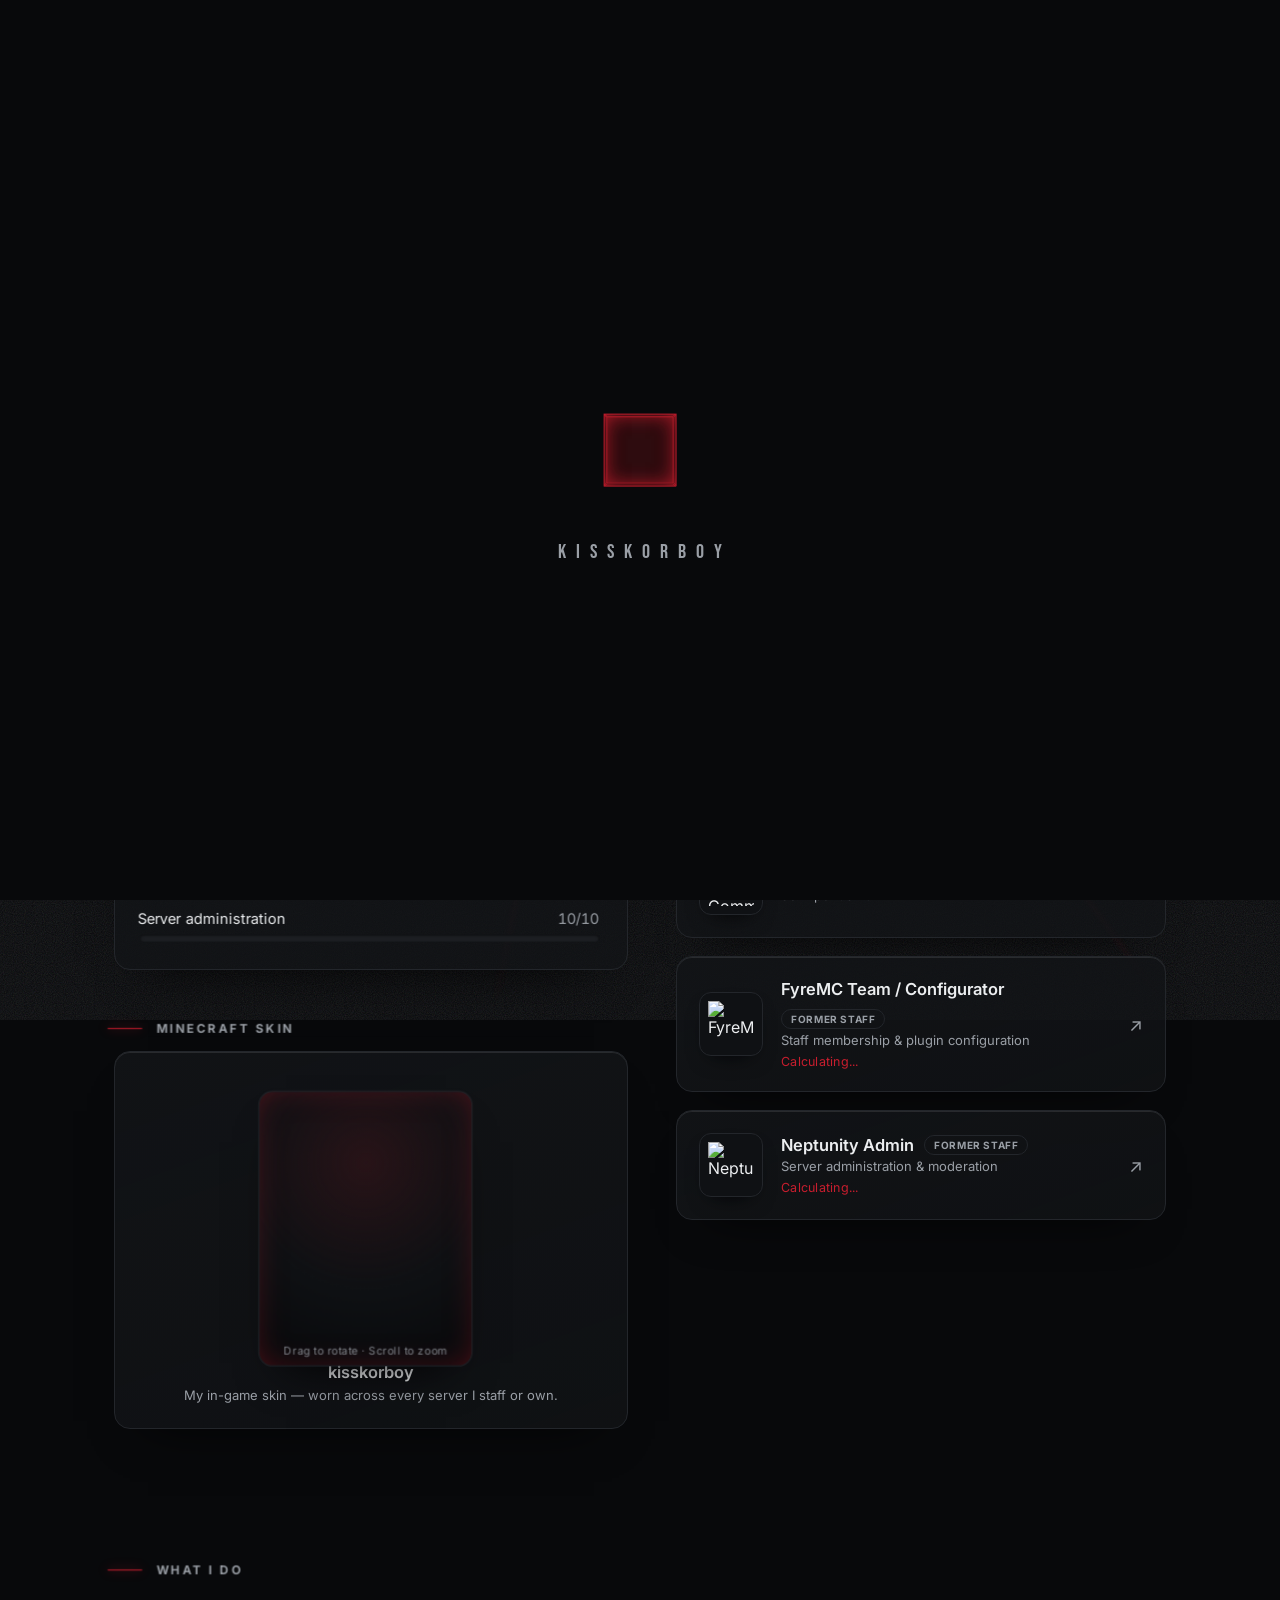
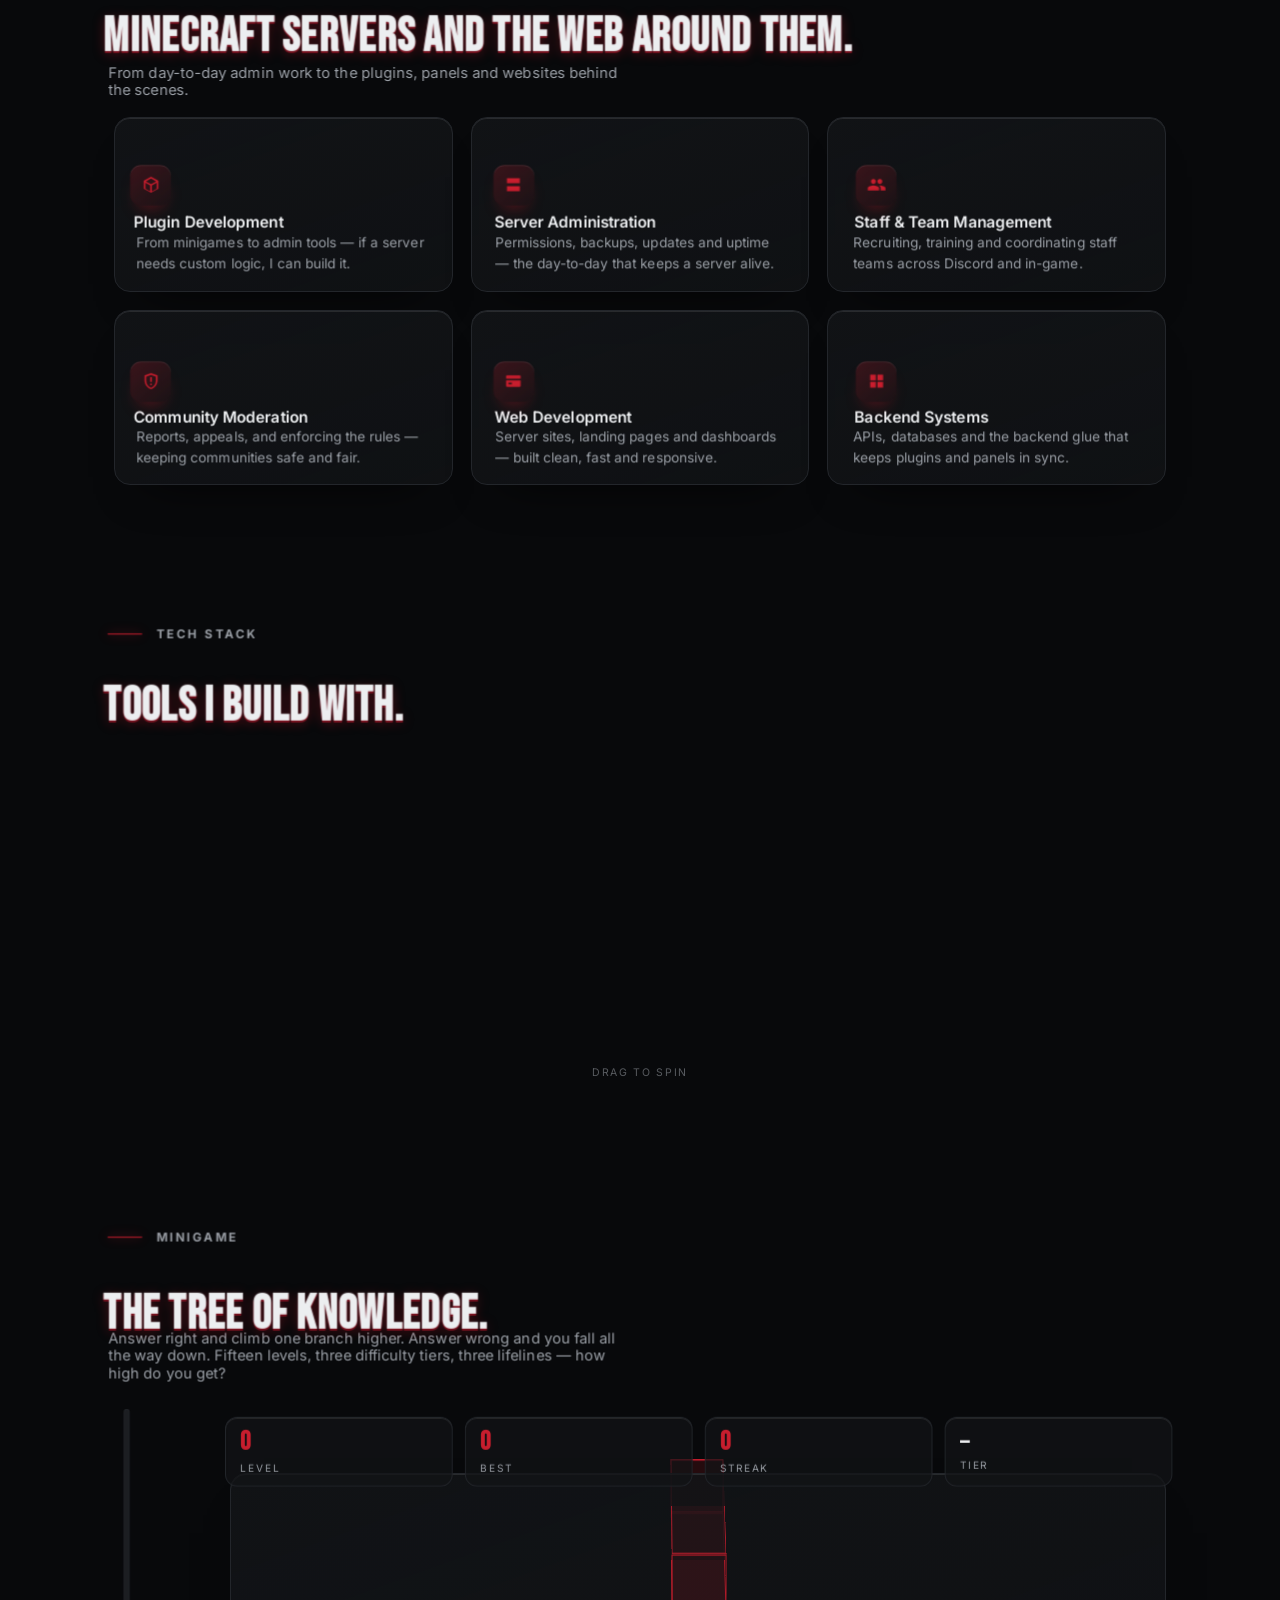
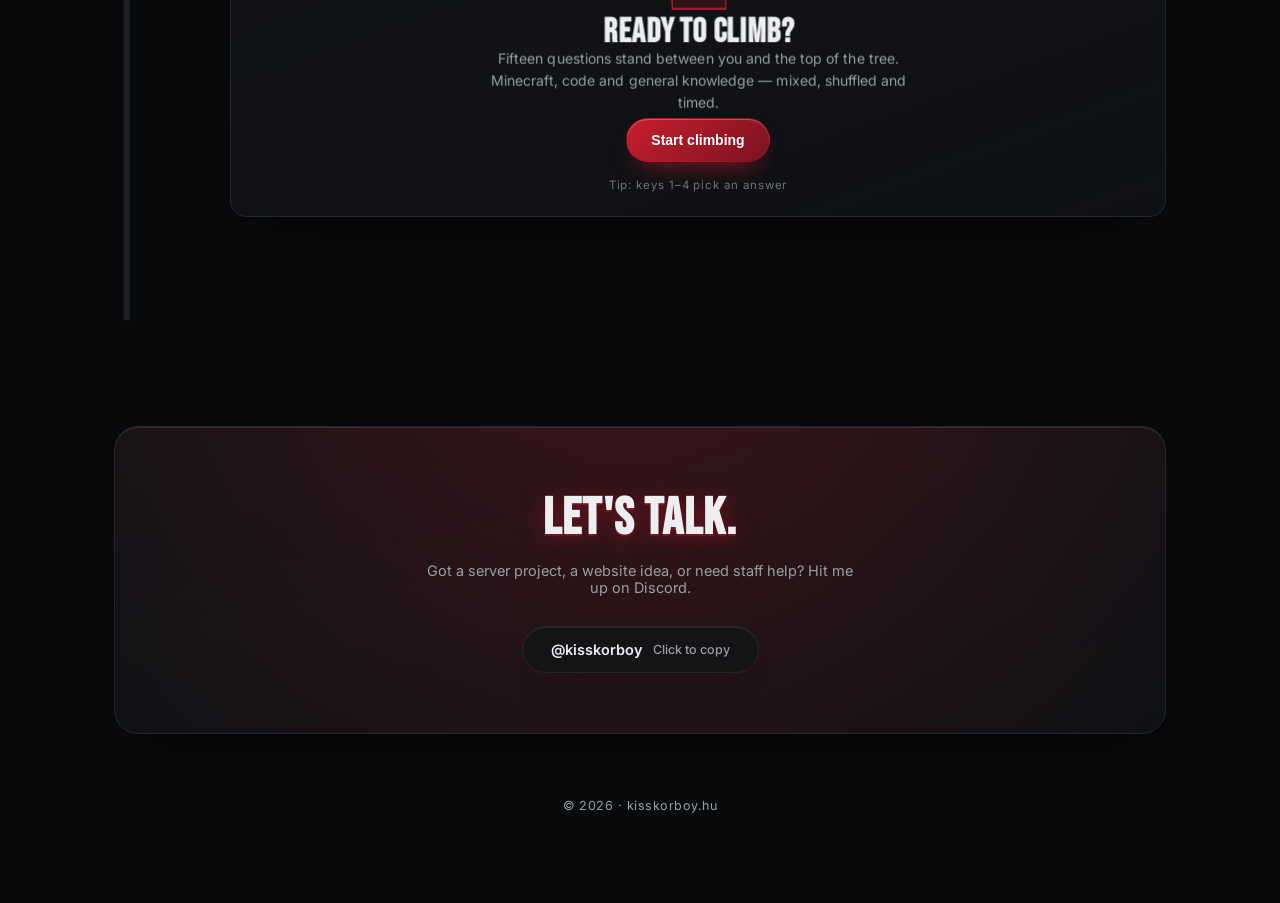
==== commit c0ae3b2f: "Add files via upload" ====
--- a/index.html
+++ b/index.html
@@ -17,11 +17,13 @@
 <meta name="twitter:title" content="Kisskorboy | Minecraft &amp; Website Developer">
 <meta name="twitter:description" content="Minecraft server development, plugin work, server administration and websites.">
 <meta name="twitter:image" content="https://kisskorboy.hu/og.jpg">
-<link rel="icon" type="image/jpeg" href="[data-uri]">
+<link rel="icon" href="data:image/svg+xml,%3Csvg%20xmlns%3D%22http%3A%2F%2Fwww.w3.org%2F2000%2Fsvg%22%20viewBox%3D%220%200%2064%2064%22%3E%3Crect%20width%3D%2264%22%20height%3D%2264%22%20rx%3D%2212%22%20fill%3D%22%230f1114%22%2F%3E%3Cpath%20d%3D%22M20%2014h7v16.5L41%2014h8.5L34.8%2031.4%2050%2050h-9L27%2032.8V50h-7z%22%20fill%3D%22%23c81e2e%22%2F%3E%3C%2Fsvg%3E">
 <script type="application/ld+json">{"@context":"https://schema.org","@type":"Person","name":"Kisskorboy","url":"https://kisskorboy.hu/","jobTitle":"Minecraft server developer & website developer","knowsAbout":["Minecraft plugin development","Minecraft server administration","Web development","Backend systems","Community moderation"],"knowsLanguage":["hu","en"],"sameAs":["https://discord.com/users/kisskorboy","https://overclockgame.hu","https://dc.imperius.hu"]}</script>
 <link rel="preconnect" href="https://fonts.googleapis.com">
 <link rel="preconnect" href="https://fonts.gstatic.com" crossorigin>
+<link rel="preload" as="image" href="assets/avatar.11ab9dbc.webp" fetchpriority="high">
 <link href="https://fonts.googleapis.com/css2?family=Bebas+Neue&family=Inter:wght@400;500;600;700&display=swap" rel="stylesheet">
+<script>(function(){var t="dark";try{var s=localStorage.getItem("kk-theme");if(s==="light"||s==="dark")t=s;}catch(e){}document.documentElement.setAttribute("data-theme",t);})();</script>
 <style>
 :root{
   --bg:#08090b;
@@ -105,12 +107,21 @@
   display:block;
   transform:rotateX(74deg);
   transform-origin:50% 0%;
+  overflow:hidden;
+}
+.floor b{
+  position:absolute;
+  left:0;right:0;
+  top:-90px;
+  height:calc(100% + 180px);
+  display:block;
   background:
     repeating-linear-gradient(90deg, var(--floor) 0 1px, transparent 1px 90px),
     repeating-linear-gradient(0deg, var(--floor) 0 1px, transparent 1px 90px);
   animation:floor-run 6s linear infinite;
-}
-@keyframes floor-run{ from{background-position:0 0,0 0;} to{background-position:0 0,0 90px;} }
+  will-change:transform;
+}
+@keyframes floor-run{ from{transform:translate3d(0,0,0);} to{transform:translate3d(0,90px,0);} }
 
 .aurora{
   position:fixed;
@@ -1068,9 +1079,7 @@
   min-width:86px;
   padding:12px 14px;
   border:1px solid var(--panel-border);
-  background:rgba(var(--panel-rgb),.55);
-  backdrop-filter:blur(10px);
-  -webkit-backdrop-filter:blur(10px);
+  background:rgba(var(--panel-rgb),.72);
   border-radius:12px;
   box-shadow:inset 0 1px 0 var(--edge-top);
 }
@@ -1393,19 +1402,10 @@
   inset:-120px;
   z-index:1;
   pointer-events:none;
-  opacity:.32;
+  opacity:.26;
   background-image:url("data:image/svg+xml;charset=utf-8,%3Csvg xmlns='http://www.w3.org/2000/svg' width='160' height='160'%3E%3Cfilter id='n'%3E%3CfeTurbulence type='fractalNoise' baseFrequency='.9' numOctaves='3'/%3E%3C/filter%3E%3Crect width='160' height='160' filter='url(%23n)' opacity='.5'/%3E%3C/svg%3E");
-  animation:grain-shift 1.1s steps(4) infinite;
-  mix-blend-mode:overlay;
-}
-[data-theme="light"] .grain{opacity:.18;}
-@keyframes grain-shift{
-  0%{transform:translate3d(0,0,0);}
-  25%{transform:translate3d(-24px,14px,0);}
-  50%{transform:translate3d(18px,-20px,0);}
-  75%{transform:translate3d(-12px,-10px,0);}
-  100%{transform:translate3d(0,0,0);}
-}
+}
+[data-theme="light"] .grain{opacity:.14;}
 /* kept below .scene so it darkens the backdrop rather than the cards —
    a full-screen overlay above the preserve-3d deck also costs a
    compositing layer for very little visual gain */
@@ -1527,6 +1527,61 @@
   .to-top{right:16px;bottom:16px;}
 }
 
+/* ============================================================
+   Reduced effect tier
+
+   Set by the script when the device reports modest hardware, or when
+   the page measurably fails to hold a frame rate. Everything dropped
+   here is decoration — the layout, the copy and the minigame are
+   untouched.
+   ============================================================ */
+body.perf-low .grain,
+body.perf-low .floor,
+body.perf-low .cursor-glow,
+body.perf-low .name3d .glow{display:none;}
+body.perf-low .aurora{animation:none;}
+body.perf-low .avatar-ring{animation-duration:40s;}
+body.perf-low .pill,
+body.perf-low .to-top{
+  backdrop-filter:none;
+  -webkit-backdrop-filter:none;
+  background:rgba(var(--panel-rgb),.93);
+}
+/* the sheen follows the cursor, which is exactly the work being skipped */
+body.perf-low .card::after{display:none;}
+body.perf-low .card,
+body.perf-low .btn,
+body.perf-low .quiz-answer{transition-duration:.2s;}
+body.perf-low .bar-fill::after{animation:none;}
+
+/* busy state while the question bank is still on its way */
+.quiz-start.is-busy{opacity:.6;cursor:progress;}
+.quiz-error{
+  margin-top:14px;
+  font-size:12.5px;
+  line-height:1.5;
+  color:var(--accent);
+}
+.quiz-over-actions{
+  display:flex;
+  gap:12px;
+  justify-content:center;
+  flex-wrap:wrap;
+  margin-top:22px;
+}
+.quiz-over-actions .quiz-start{margin-top:0;}
+/* a streak worth noticing */
+.q-stat.hot{
+  border-color:rgba(255,196,60,.6);
+  box-shadow:inset 0 1px 0 var(--edge-top), 0 0 26px -12px rgba(255,196,60,.95);
+}
+.q-stat.hot b{color:#ffc43c;}
+[data-theme="light"] .q-stat.hot b{color:#8a5a00;}
+.quiz-flash.tone-hot{
+  color:#ffc43c;
+  border-color:rgba(255,196,60,.6);
+}
+
 @media (prefers-reduced-motion: reduce){
   *{animation-duration:.001ms !important;animation-iteration-count:1 !important;transition-duration:.001ms !important;}
   [data-depth]{transform:none !important;opacity:1 !important;}
@@ -1537,7 +1592,7 @@
 
 </style>
 </head>
-<body data-theme="dark" data-lang="en">
+<body data-lang="en">
 
 <div class="intro" id="intro">
   <div class="intro-cube"><i></i><i></i><i></i><i></i><i></i><i></i></div>
@@ -1546,7 +1601,7 @@
 
 <canvas id="bgCanvas"></canvas>
 <div class="aurora"></div>
-<div class="floor"><i></i></div>
+<div class="floor"><i><b></b></i></div>
 <div class="cursor-glow" id="cursorGlow"></div>
 <div class="grain" aria-hidden="true"></div>
 <div class="vignette" aria-hidden="true"></div>
@@ -1608,7 +1663,7 @@
       <span class="avatar-ring r2"></span>
       <span class="avatar-ring r3"></span>
       <div class="avatar-frame">
-        <img src="[data-uri]" alt="Kisskorboy">
+        <img src="assets/avatar.11ab9dbc.webp" alt="Kisskorboy" width="220" height="220" decoding="async" fetchpriority="high">
       </div>
     </div>
     <div class="hero-text">
@@ -1683,7 +1738,7 @@
       <div class="proj-list" data-stagger>
 
         <a class="card proj-card" data-tilt href="https://overclockgame.hu" target="_blank" rel="noopener">
-          <div class="proj-thumb"><img src="[data-uri]" alt="Overclock"></div>
+          <div class="proj-thumb"><img src="assets/thumb-overclock.641ac115.webp" alt="Overclock" width="64" height="64" loading="lazy" decoding="async"></div>
           <div class="proj-body">
             <div class="proj-title-row">
               <div class="proj-title">Overclock</div>
@@ -1695,7 +1750,7 @@
         </a>
 
         <a class="card proj-card" data-tilt href="https://dc.imperius.hu" target="_blank" rel="noopener">
-          <div class="proj-thumb"><img src="[data-uri]" alt="Imperius Community"></div>
+          <div class="proj-thumb"><img src="assets/thumb-imperius.aeadc37c.webp" alt="Imperius Community" width="64" height="64" loading="lazy" decoding="async"></div>
           <div class="proj-body">
             <div class="proj-title-row">
               <div class="proj-title">Imperius Community</div>
@@ -1707,7 +1762,7 @@
         </a>
 
         <a class="card proj-card" data-tilt href="https://discord.com/invite/fyremc" target="_blank" rel="noopener">
-          <div class="proj-thumb"><img src="[data-uri]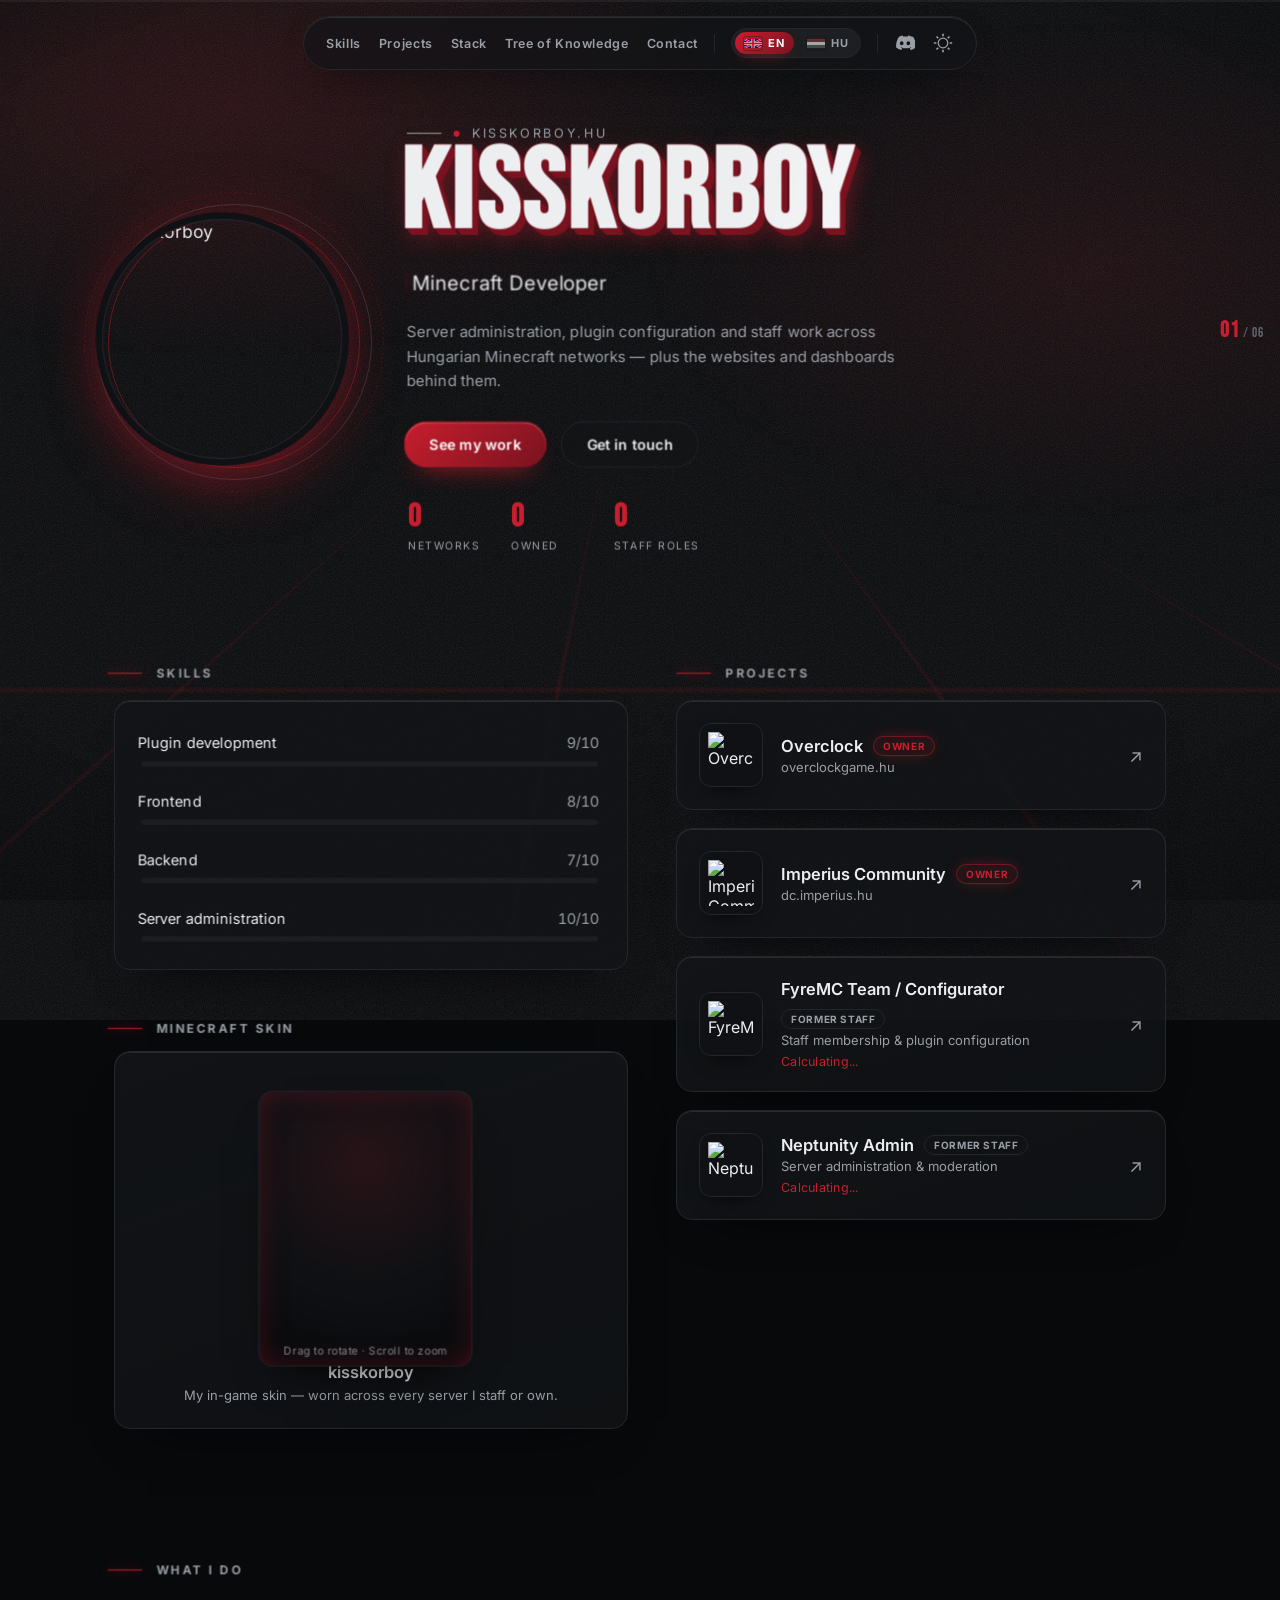
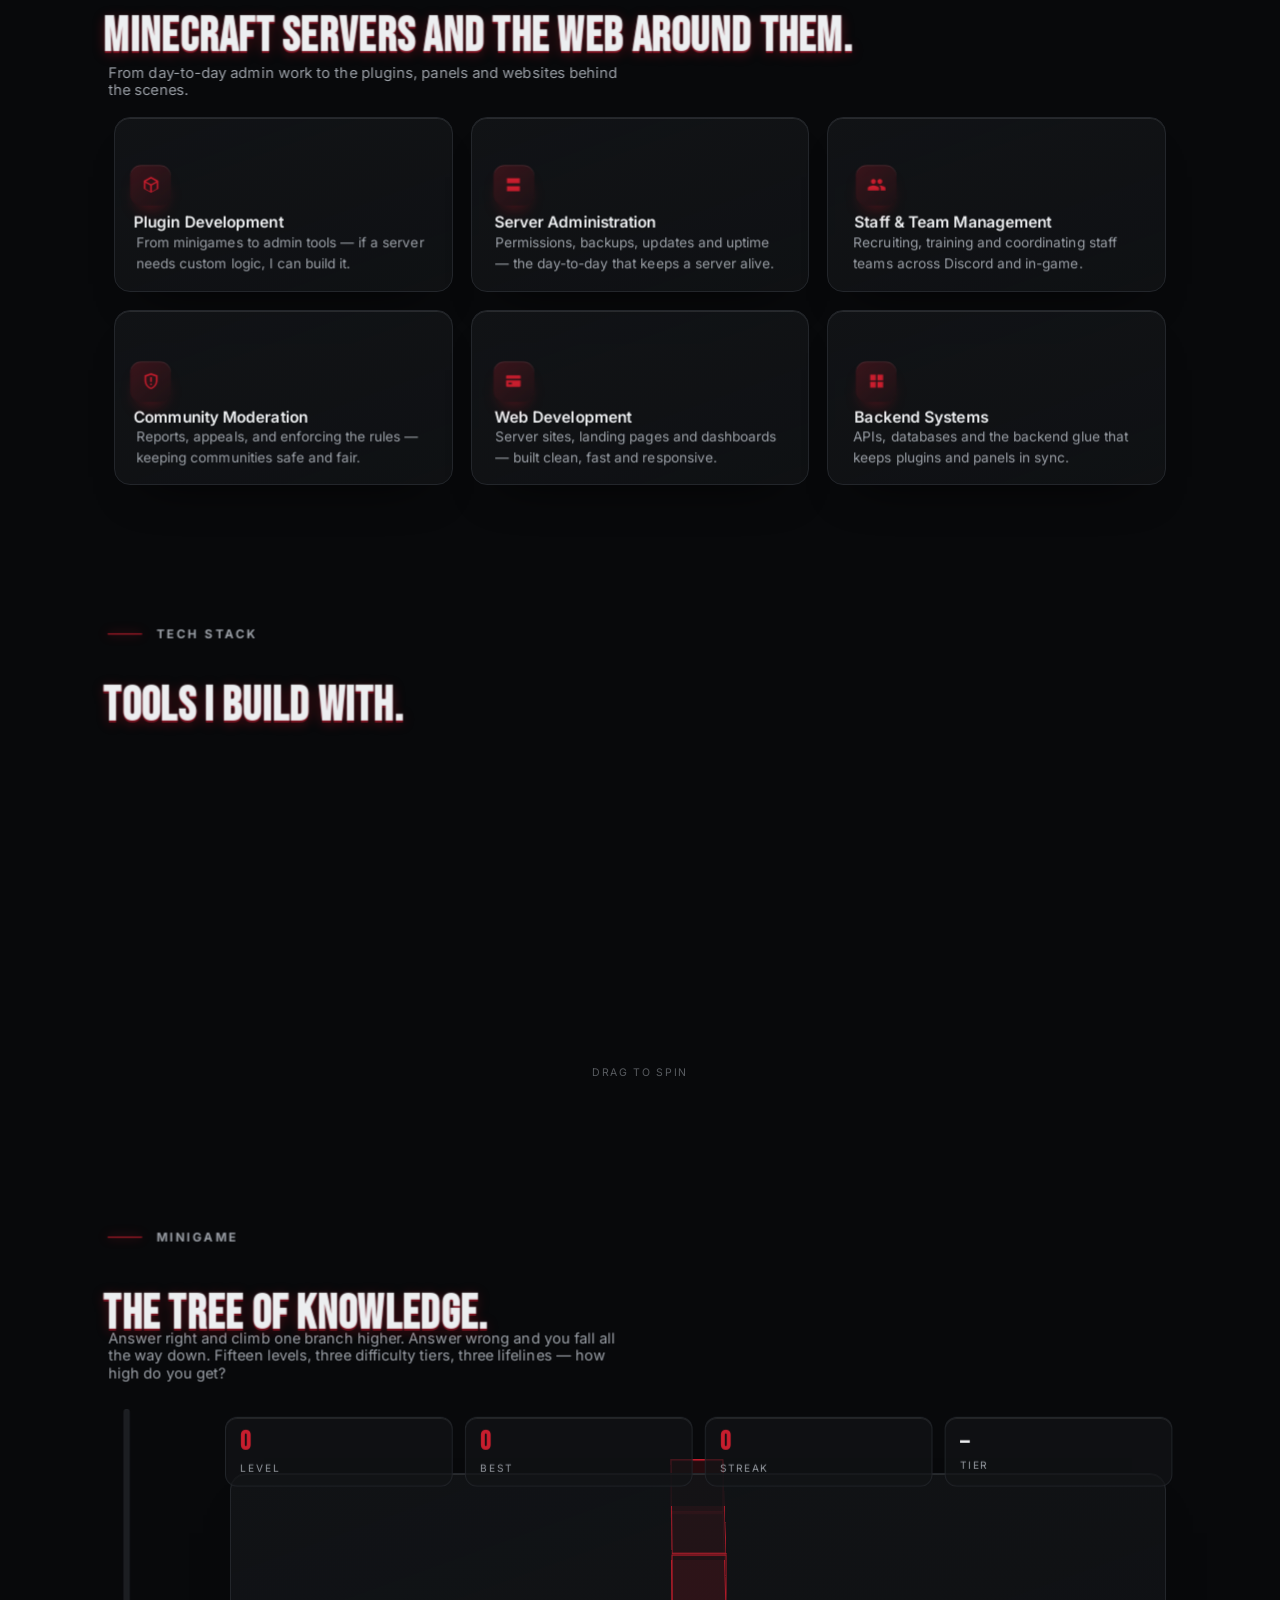
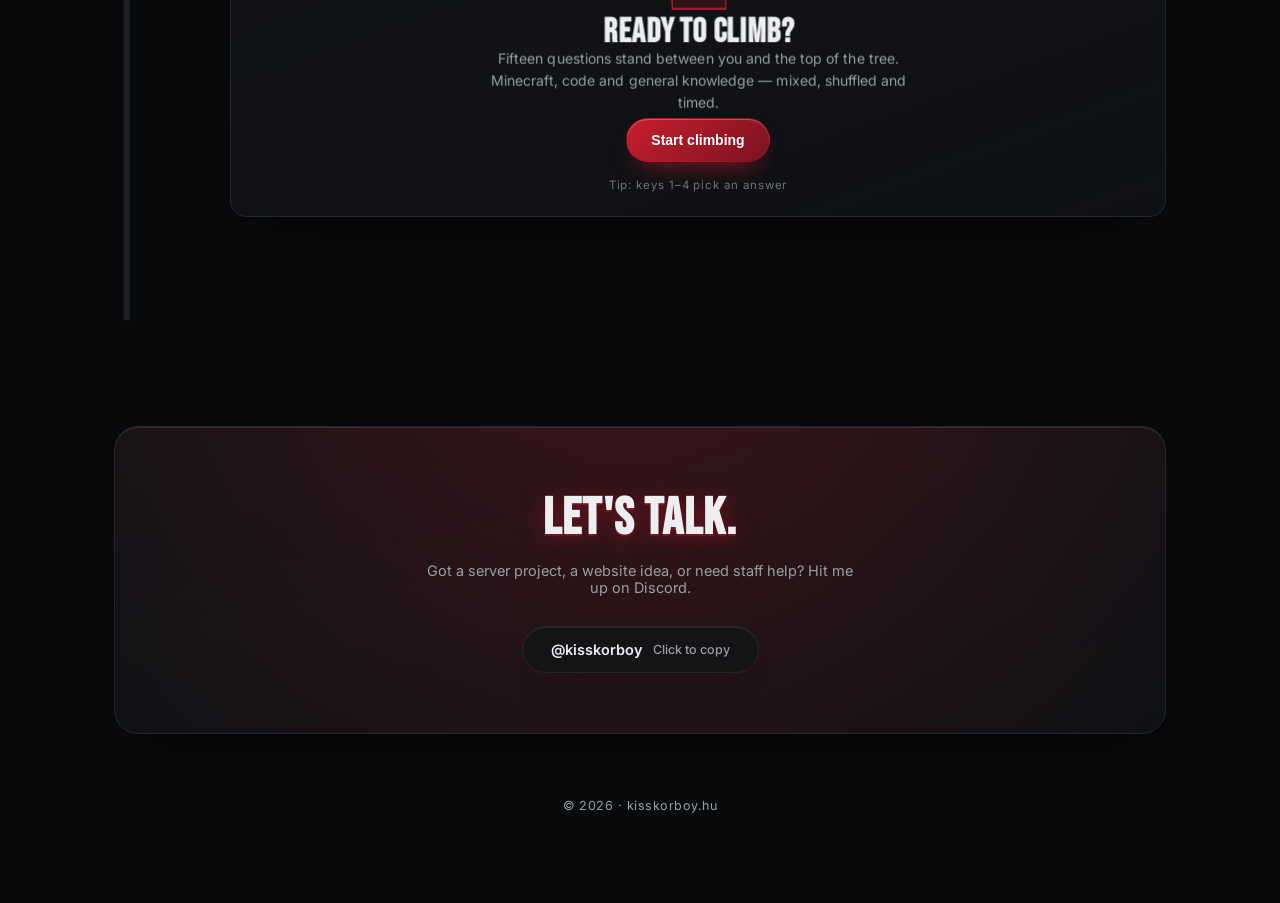
==== commit 83fd9d7f: "Add files via upload" ====
--- a/index.html
+++ b/index.html
@@ -17,7 +17,8 @@
 <meta name="twitter:title" content="Kisskorboy | Minecraft &amp; Website Developer">
 <meta name="twitter:description" content="Minecraft server development, plugin work, server administration and websites.">
 <meta name="twitter:image" content="https://kisskorboy.hu/og.jpg">
-<link rel="icon" href="data:image/svg+xml,%3Csvg%20xmlns%3D%22http%3A%2F%2Fwww.w3.org%2F2000%2Fsvg%22%20viewBox%3D%220%200%2064%2064%22%3E%3Crect%20width%3D%2264%22%20height%3D%2264%22%20rx%3D%2212%22%20fill%3D%22%230f1114%22%2F%3E%3Cpath%20d%3D%22M20%2014h7v16.5L41%2014h8.5L34.8%2031.4%2050%2050h-9L27%2032.8V50h-7z%22%20fill%3D%22%23c81e2e%22%2F%3E%3C%2Fsvg%3E">
+<link rel="icon" type="image/png" sizes="64x64" href="assets/favicon.5b3233e4.png">
+<link rel="apple-touch-icon" href="assets/favicon.5b3233e4.png">
 <script type="application/ld+json">{"@context":"https://schema.org","@type":"Person","name":"Kisskorboy","url":"https://kisskorboy.hu/","jobTitle":"Minecraft server developer & website developer","knowsAbout":["Minecraft plugin development","Minecraft server administration","Web development","Backend systems","Community moderation"],"knowsLanguage":["hu","en"],"sameAs":["https://discord.com/users/kisskorboy","https://overclockgame.hu","https://dc.imperius.hu"]}</script>
 <link rel="preconnect" href="https://fonts.googleapis.com">
 <link rel="preconnect" href="https://fonts.gstatic.com" crossorigin>
@@ -1456,8 +1457,15 @@
   justify-content:center;
   perspective:900px;
   transition:opacity .7s ease, visibility .7s ease;
+  /* The curtain lifts itself. It used to wait for a script to add
+     .done, which meant any failure to load the bundle left the whole
+     site stuck behind a black screen forever. CSS gets it out of the
+     way no matter what happens to the JavaScript; the script can
+     still dismiss it earlier on the first interaction. */
+  animation:intro-lift .6s ease .7s forwards;
 }
 .intro.done{opacity:0;visibility:hidden;pointer-events:none;}
+@keyframes intro-lift{ to{opacity:0;visibility:hidden;} }
 .intro-cube{
   width:70px;height:70px;
   position:relative;
@@ -1588,6 +1596,9 @@
   body.js-on [data-stagger] > *{opacity:1 !important;}
   html{scroll-behavior:auto;}
   .grain{display:none;}
+  /* the blanket rule above shortens the animation but not its delay,
+     which would leave the curtain sitting there for a second */
+  .intro{animation-delay:0s !important;}
 }
 
 </style>
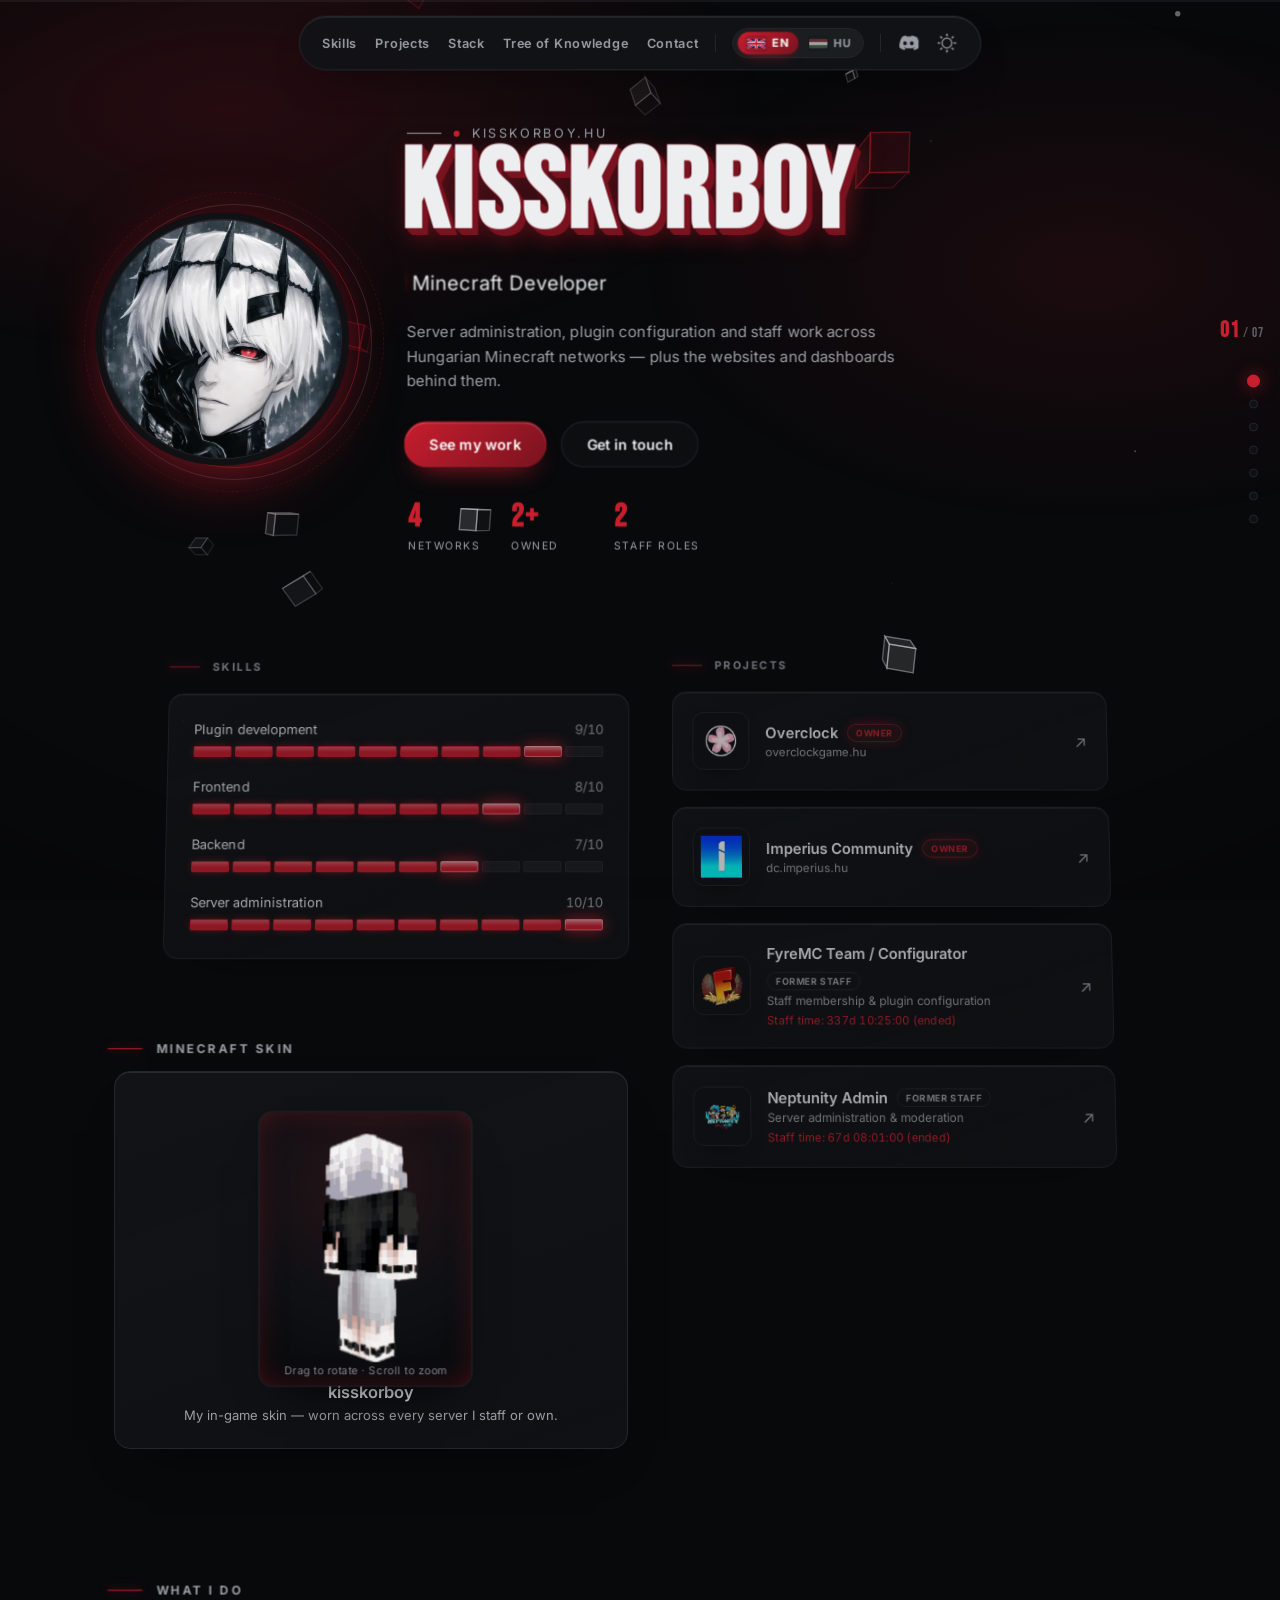
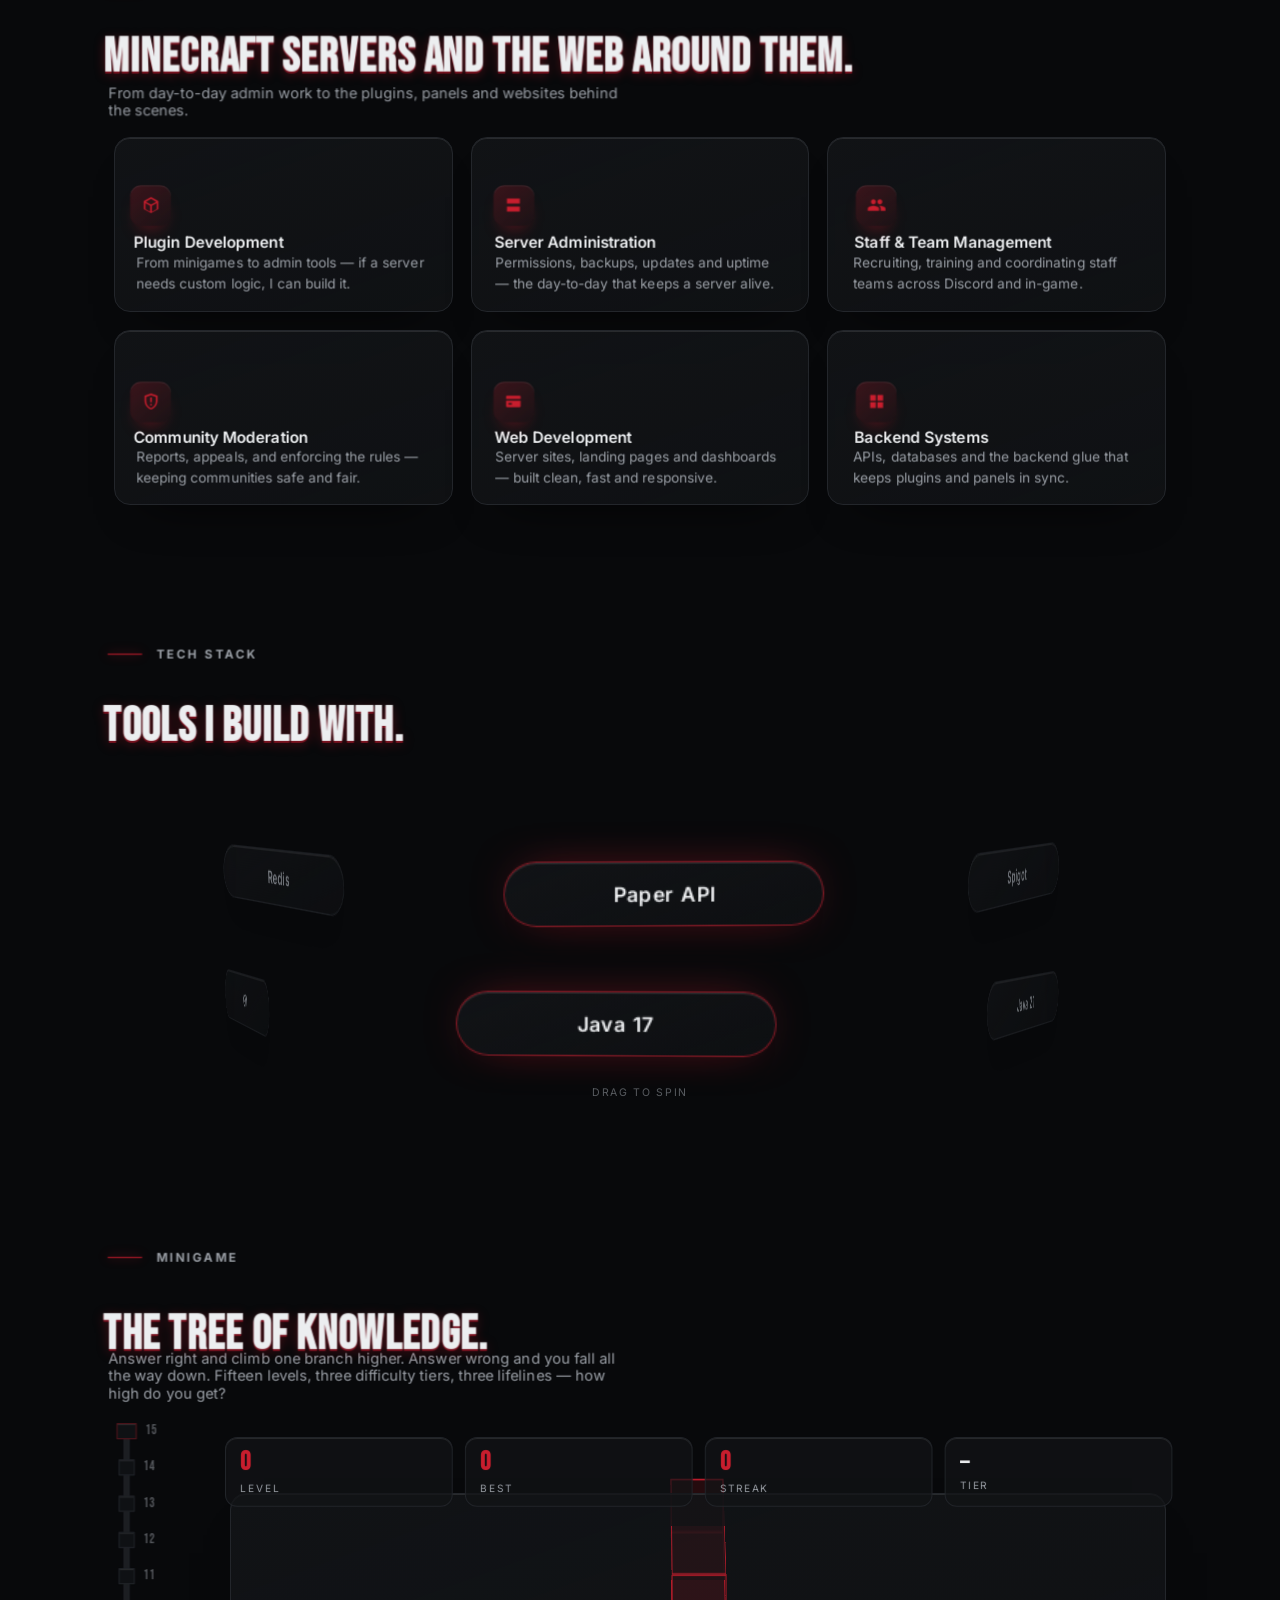
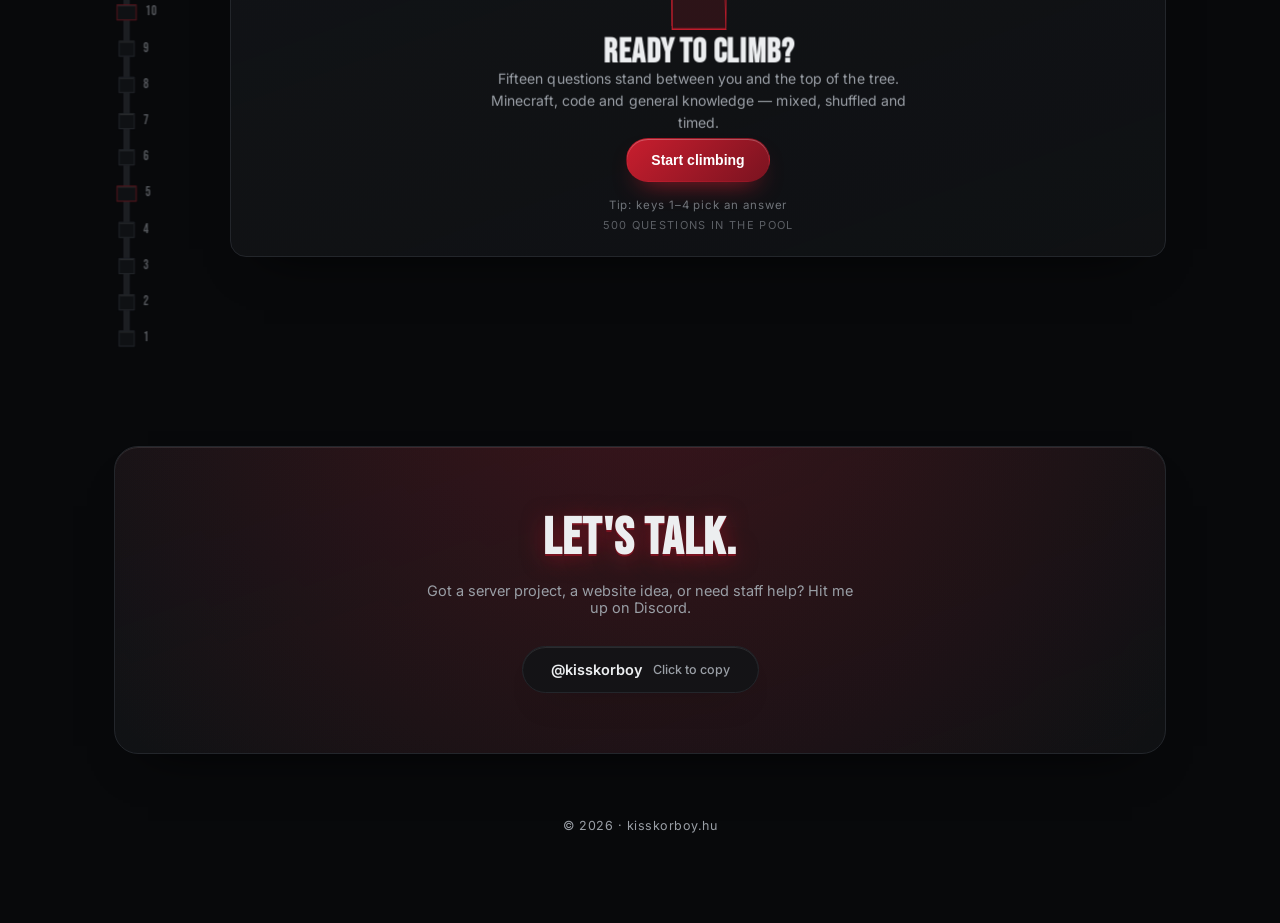
==== commit 8539ef42: "Rework the skill meters, grow the quiz to 500 questions The skill meters were hard to read and easy " ====
--- a/index.html
+++ b/index.html
@@ -648,52 +648,49 @@
 .skill-top span:first-child{color:var(--text);}
 .skill-top span:last-child{color:var(--text-dim);font-variant-numeric:tabular-nums;}
 .bar-track{
-  height:7px;
+  display:flex;
+  gap:4px;
+  height:12px;
+  transform:translateZ(8px);
+}
+/* one block per point, so the meter and the "9/10" next to it agree */
+.bar-track i{
+  flex:1 1 0;
+  border-radius:2px;
   background:var(--track);
-  border-radius:4px;
-  overflow:hidden;
-  transform:translateZ(8px);
-  box-shadow:inset 0 1px 2px rgba(0,0,0,.5);
-}
-.bar-fill{
-  height:100%;
-  background:linear-gradient(90deg, var(--accent-soft), var(--accent));
-  border-radius:4px;
-  width:0;
-  position:relative;
-  overflow:hidden;
-  box-shadow:0 0 16px rgba(var(--accent-rgb),.75);
-  transition:width 1.3s cubic-bezier(.16,1,.3,1);
-}
-/* glowing cap at the leading edge of the bar */
-.bar-fill::before{
-  content:'';
-  position:absolute;
-  top:0;bottom:0;right:0;
-  width:3px;
-  background:#fff;
-  opacity:.7;
-  filter:blur(1px);
-}
-/* sweep travels fully off both ends, then rests — no snap back into view */
-.bar-fill::after{
-  content:'';
-  position:absolute;
-  top:0;bottom:0;
-  left:0;
-  width:42%;
-  background:linear-gradient(90deg,transparent,rgba(255,255,255,.5),transparent);
-  transform:translate3d(-140%,0,0);
-  animation:bar-shine 3.6s cubic-bezier(.4,0,.5,1) infinite;
-}
-.skill:nth-child(2) .bar-fill::after{animation-delay:.3s;}
-.skill:nth-child(3) .bar-fill::after{animation-delay:.6s;}
-.skill:nth-child(4) .bar-fill::after{animation-delay:.9s;}
-@keyframes bar-shine{
-  0%   {transform:translate3d(-140%,0,0);}
-  55%  {transform:translate3d(280%,0,0);}
-  100% {transform:translate3d(280%,0,0);}
-}
+  box-shadow:inset 0 0 0 1px rgba(var(--text-rgb),.05);
+  transform-origin:50% 100%;
+  transition:opacity .45s cubic-bezier(.2,.9,.3,1), transform .45s cubic-bezier(.2,.9,.3,1);
+}
+.bar-track i.on{
+  background:linear-gradient(180deg, rgba(255,255,255,.28), transparent 55%), var(--accent);
+  box-shadow:0 0 10px -2px rgba(var(--accent-rgb),.85), inset 0 0 0 1px rgba(var(--accent-rgb),.9);
+}
+/* the last lit block reads as the tip of the meter */
+.bar-track i.on:last-of-type,
+.bar-track i.on:has(+ i:not(.on)){
+  background:linear-gradient(180deg, rgba(255,255,255,.5), transparent 60%), var(--accent);
+  box-shadow:0 0 16px 0 rgba(var(--accent-rgb),1), inset 0 0 0 1px rgba(255,255,255,.35);
+}
+
+/* Once the script is running the blocks start collapsed and rise in
+   sequence when the card scrolls into view. Without it they simply
+   stay as the build wrote them: filled and correct. */
+.skill-card.js-bars .bar-track i.on{opacity:0;transform:scaleY(.2);}
+.skill-card.js-bars.bars-in .bar-track i.on{opacity:1;transform:scaleY(1);}
+.skill-card.js-bars.bars-in .bar-track i.on{
+  transition-delay:calc(var(--row,0) * 90ms + var(--seg,0) * 42ms);
+}
+.bar-track i:nth-child(1){--seg:0;}
+.bar-track i:nth-child(2){--seg:1;}
+.bar-track i:nth-child(3){--seg:2;}
+.bar-track i:nth-child(4){--seg:3;}
+.bar-track i:nth-child(5){--seg:4;}
+.bar-track i:nth-child(6){--seg:5;}
+.bar-track i:nth-child(7){--seg:6;}
+.bar-track i:nth-child(8){--seg:7;}
+.bar-track i:nth-child(9){--seg:8;}
+.bar-track i:nth-child(10){--seg:9;}
 
 /* ---------- Skin ---------- */
 .skin-card{
@@ -1445,6 +1442,31 @@
 .to-top svg{width:20px;height:20px;}
 .to-top.on{opacity:1;transform:translateY(0) scale(1);pointer-events:auto;}
 .to-top:hover{color:var(--accent);border-color:rgba(var(--accent-rgb),.7);transform:translateY(-3px) scale(1.05);}
+
+/* ---------- "assets/ not found" notice ---------- */
+.boot-warn{
+  position:fixed;
+  left:50%;
+  bottom:20px;
+  transform:translateX(-50%);
+  z-index:300;
+  width:min(560px, calc(100vw - 32px));
+  display:flex;
+  flex-direction:column;
+  gap:7px;
+  padding:16px 18px;
+  border-radius:14px;
+  border:1px solid rgba(200,30,46,.5);
+  background:#14161a;
+  box-shadow:0 26px 50px -24px #000;
+  font-size:13px;
+  line-height:1.5;
+  color:#c9ced4;
+}
+.boot-warn b{color:#e8452f;font-size:12px;letter-spacing:.12em;text-transform:uppercase;}
+.boot-warn code{background:rgba(255,255,255,.08);padding:1px 5px;border-radius:4px;}
+.boot-warn a{color:#e8452f;}
+.boot-warn span[lang="hu"]{color:#8d939a;}
 
 /* ---------- Intro ---------- */
 .intro{
@@ -1560,10 +1582,17 @@
 body.perf-low .card,
 body.perf-low .btn,
 body.perf-low .quiz-answer{transition-duration:.2s;}
-body.perf-low .bar-fill::after{animation:none;}
 
 /* busy state while the question bank is still on its way */
 .quiz-start.is-busy{opacity:.6;cursor:progress;}
+.quiz-pool{
+  margin-top:6px;
+  font-size:11px;
+  letter-spacing:.12em;
+  text-transform:uppercase;
+  color:var(--text-dim);
+  opacity:.55;
+}
 .quiz-error{
   margin-top:14px;
   font-size:12.5px;
@@ -1712,19 +1741,19 @@
         <div class="card skill-card" data-tilt data-stagger>
           <div class="skill">
             <div class="skill-top"><span data-i18n="skill.plugin">Plugin development</span><span data-score="9">9/10</span></div>
-            <div class="bar-track"><div class="bar-fill" data-pct="90"></div></div>
+            <div class="bar-track" data-bar="9"><i class="on"></i><i class="on"></i><i class="on"></i><i class="on"></i><i class="on"></i><i class="on"></i><i class="on"></i><i class="on"></i><i class="on"></i><i></i></div>
           </div>
           <div class="skill">
             <div class="skill-top"><span data-i18n="skill.frontend">Frontend</span><span data-score="8">8/10</span></div>
-            <div class="bar-track"><div class="bar-fill" data-pct="80"></div></div>
+            <div class="bar-track" data-bar="8"><i class="on"></i><i class="on"></i><i class="on"></i><i class="on"></i><i class="on"></i><i class="on"></i><i class="on"></i><i class="on"></i><i></i><i></i></div>
           </div>
           <div class="skill">
             <div class="skill-top"><span data-i18n="skill.backend">Backend</span><span data-score="7">7/10</span></div>
-            <div class="bar-track"><div class="bar-fill" data-pct="70"></div></div>
+            <div class="bar-track" data-bar="7"><i class="on"></i><i class="on"></i><i class="on"></i><i class="on"></i><i class="on"></i><i class="on"></i><i class="on"></i><i></i><i></i><i></i></div>
           </div>
           <div class="skill">
             <div class="skill-top"><span data-i18n="skill.server">Server administration</span><span data-score="10">10/10</span></div>
-            <div class="bar-track"><div class="bar-fill" data-pct="100"></div></div>
+            <div class="bar-track" data-bar="10"><i class="on"></i><i class="on"></i><i class="on"></i><i class="on"></i><i class="on"></i><i class="on"></i><i class="on"></i><i class="on"></i><i class="on"></i><i class="on"></i></div>
           </div>
         </div>
       </div>
@@ -1884,6 +1913,7 @@
           <button type="button" class="btn btn-primary quiz-start" id="quizStart" data-i18n="quiz.start">Start climbing</button>
           <div class="quiz-error" id="quizError" role="alert" hidden></div>
           <div class="quiz-kbd" data-i18n="quiz.kbd">Tip: keys 1–4 pick an answer</div>
+          <div class="quiz-pool" id="quizPool" hidden></div>
         </div>
 
         <!-- game -->
@@ -1950,6 +1980,7 @@
   <svg viewBox="0 0 24 24" fill="currentColor" aria-hidden="true"><path d="M12 5.8 5.4 12.4 6.8 13.8 11 9.6V19h2V9.6l4.2 4.2 1.4-1.4L12 5.8Z"/></svg>
 </button>
 
-<script src="assets/app.3e49b31f.js" defer></script>
+<script id="app-bundle" src="assets/app.7764acea.js" defer></script>
+<script>(function(){var shown=false;function warn(orphan){if(shown||document.body.classList.contains("js-on"))return;shown=true;var d=document.createElement("div");d.className="boot-warn";d.innerHTML=orphan?("<b>assets\/ not found<\/b><span>This copy of index.html is not next to its <code>assets\/<\/code> folder, so the styles you see are all it can load. Open index.html from the project folder, or visit <a href='https:\/\/kisskorboy.hu\/'>kisskorboy.hu<\/a>.<\/span><span lang=\"hu\">Ez az index.html nincs az <code>assets\/<\/code> mappája mellett. Nyisd meg a projektmappából, vagy nézd meg a <a href='https:\/\/kisskorboy.hu\/'>kisskorboy.hu<\/a> oldalt.<\/span>"):("<b>page did not finish loading<\/b><span>The page loaded but its script did not start. A reload usually fixes it.<\/span><span lang=\"hu\">Az oldal betöltött, de a szkriptje nem indult el. Általában elég újratölteni.<\/span>");document.body.appendChild(d);}function orphaned(){var i=document.images[0];return !!i&&i.complete&&i.naturalWidth===0;}var s=document.getElementById("app-bundle");if(s)s.addEventListener("error",function(){warn(true);});setTimeout(function(){warn(orphaned());},6000);})();</script>
 </body>
 </html>
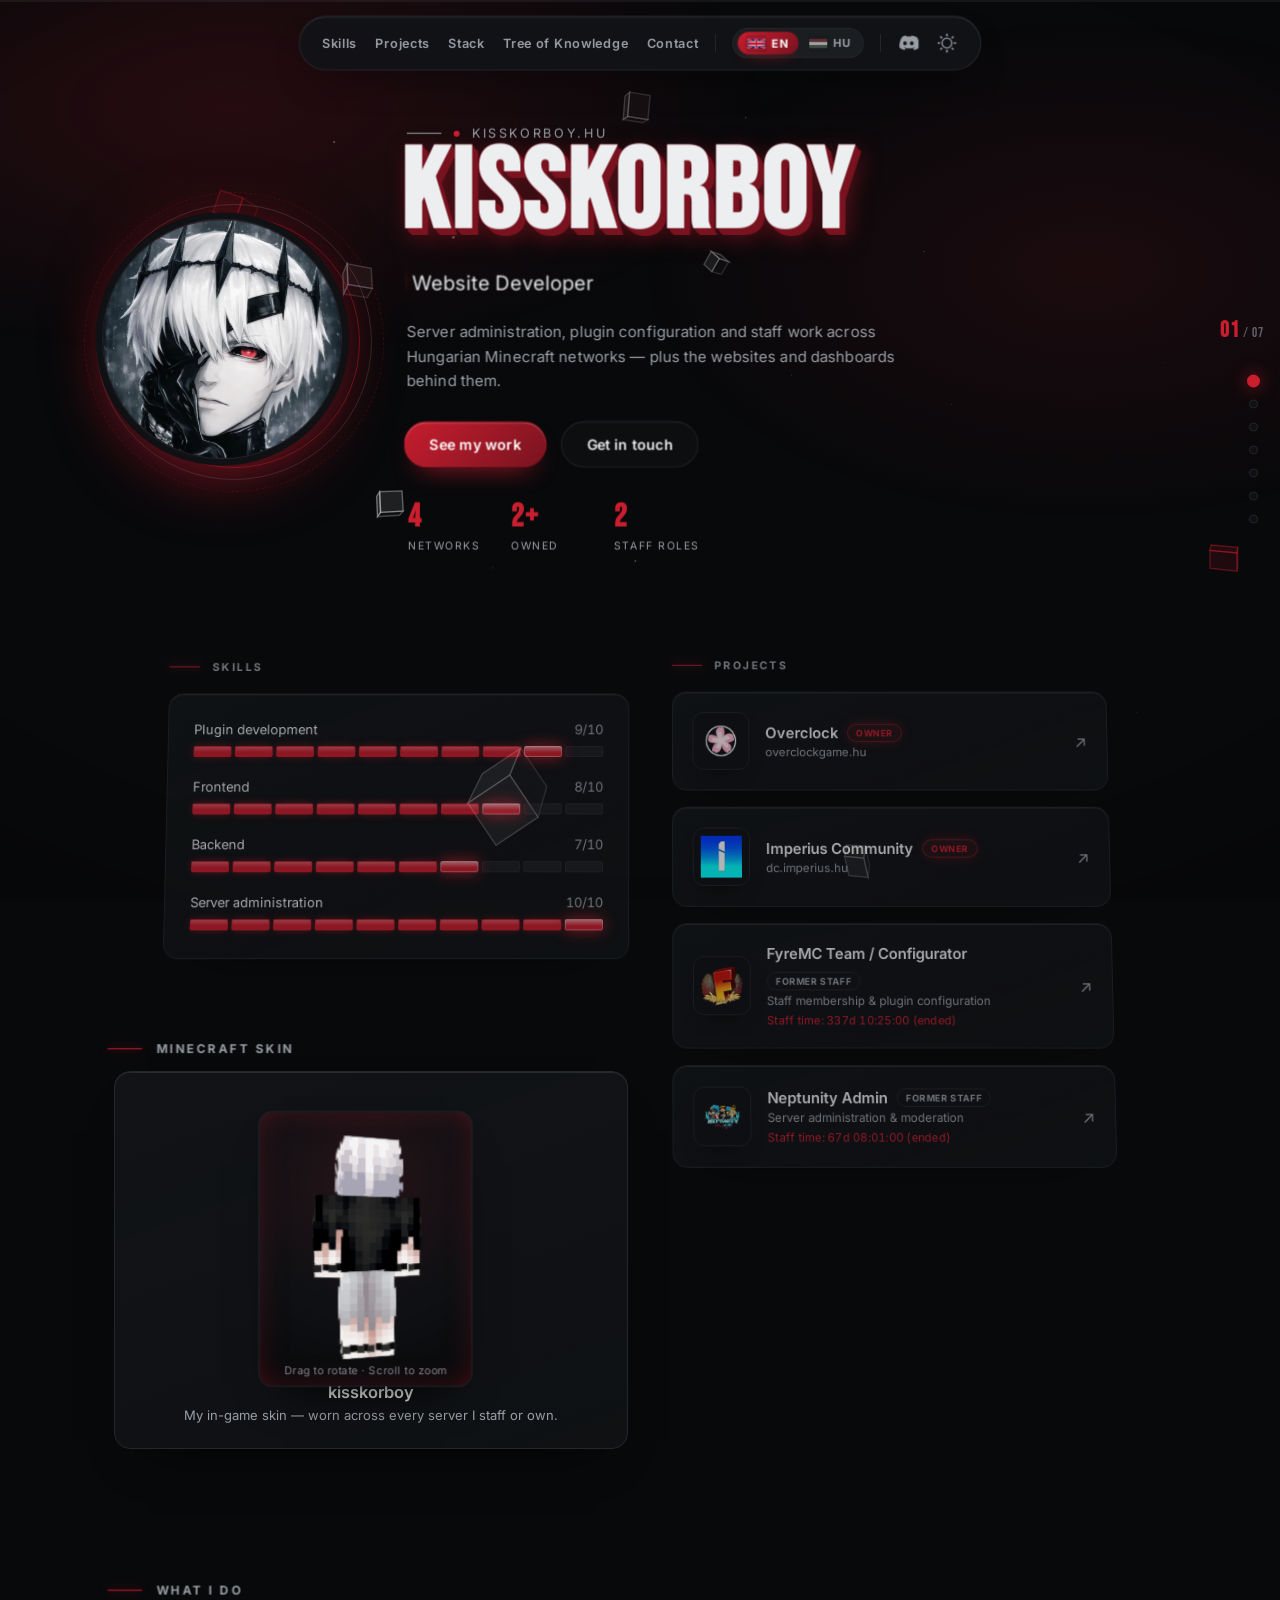
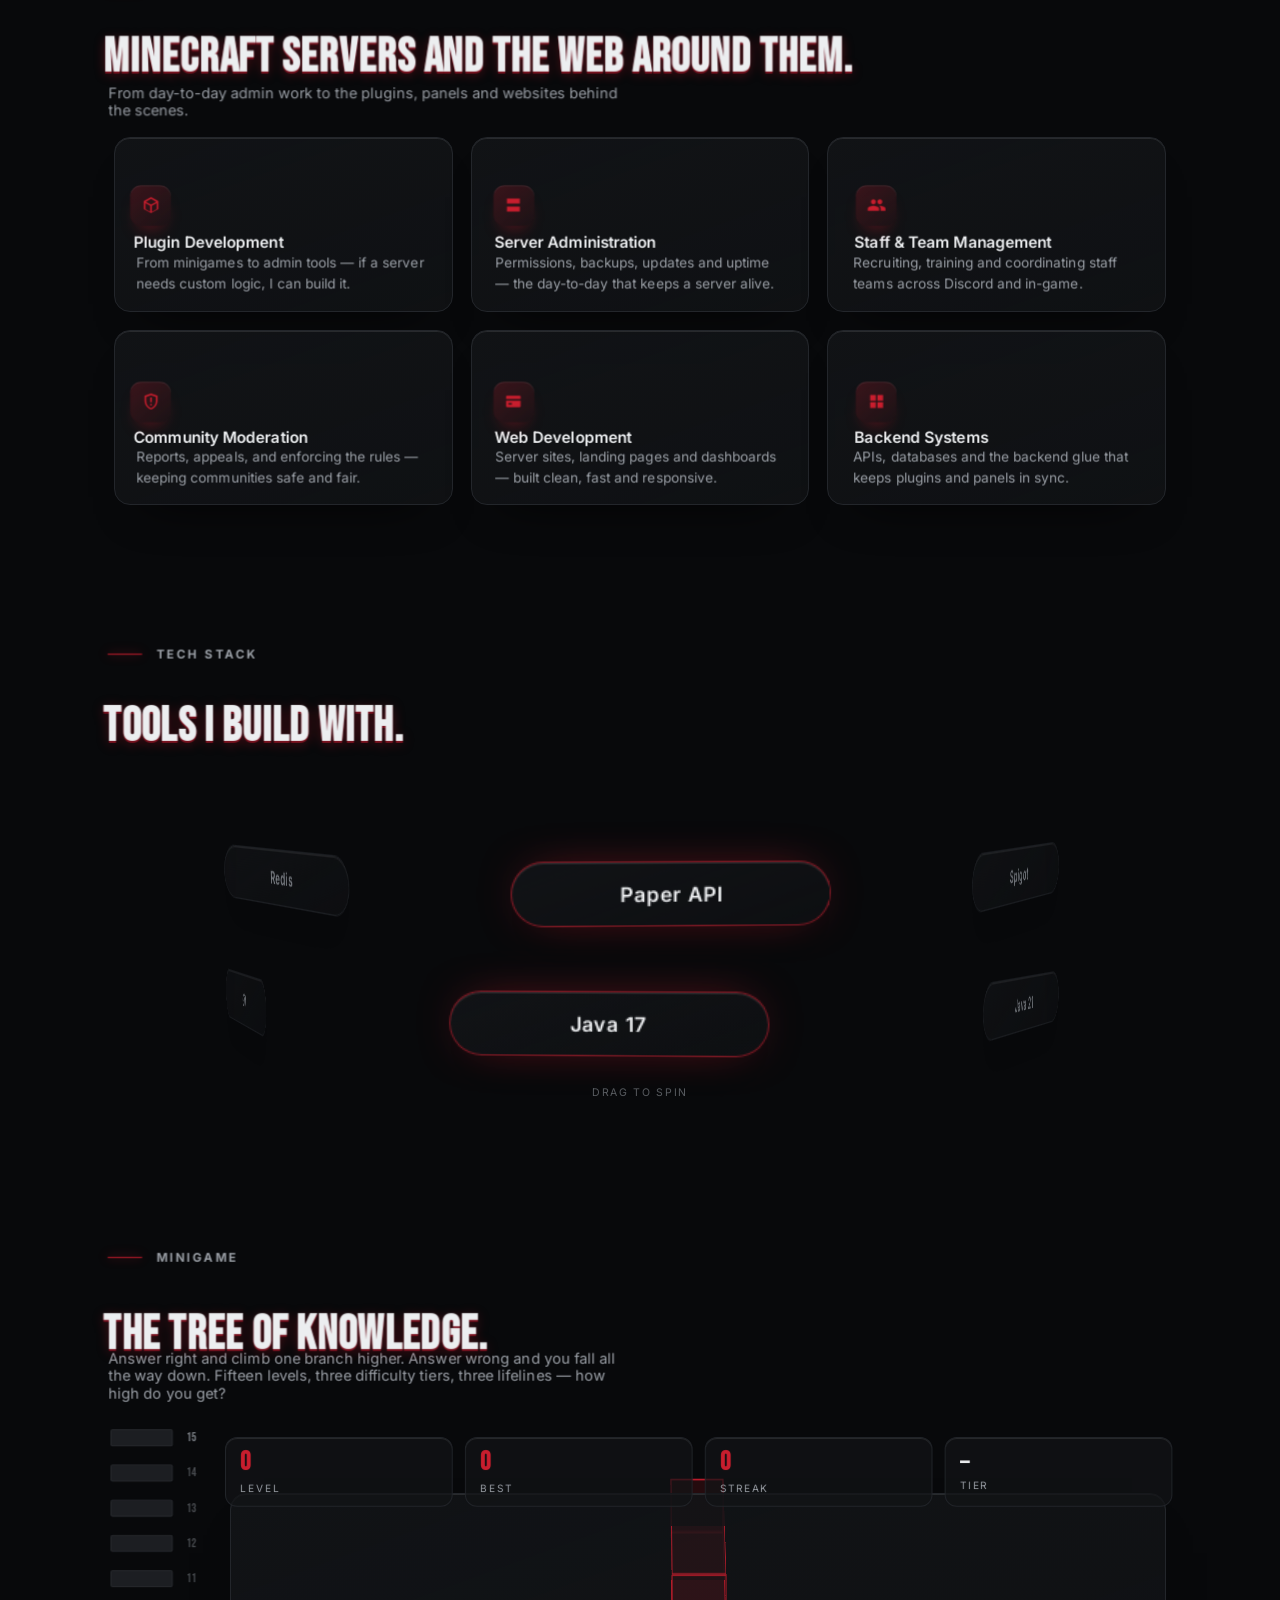
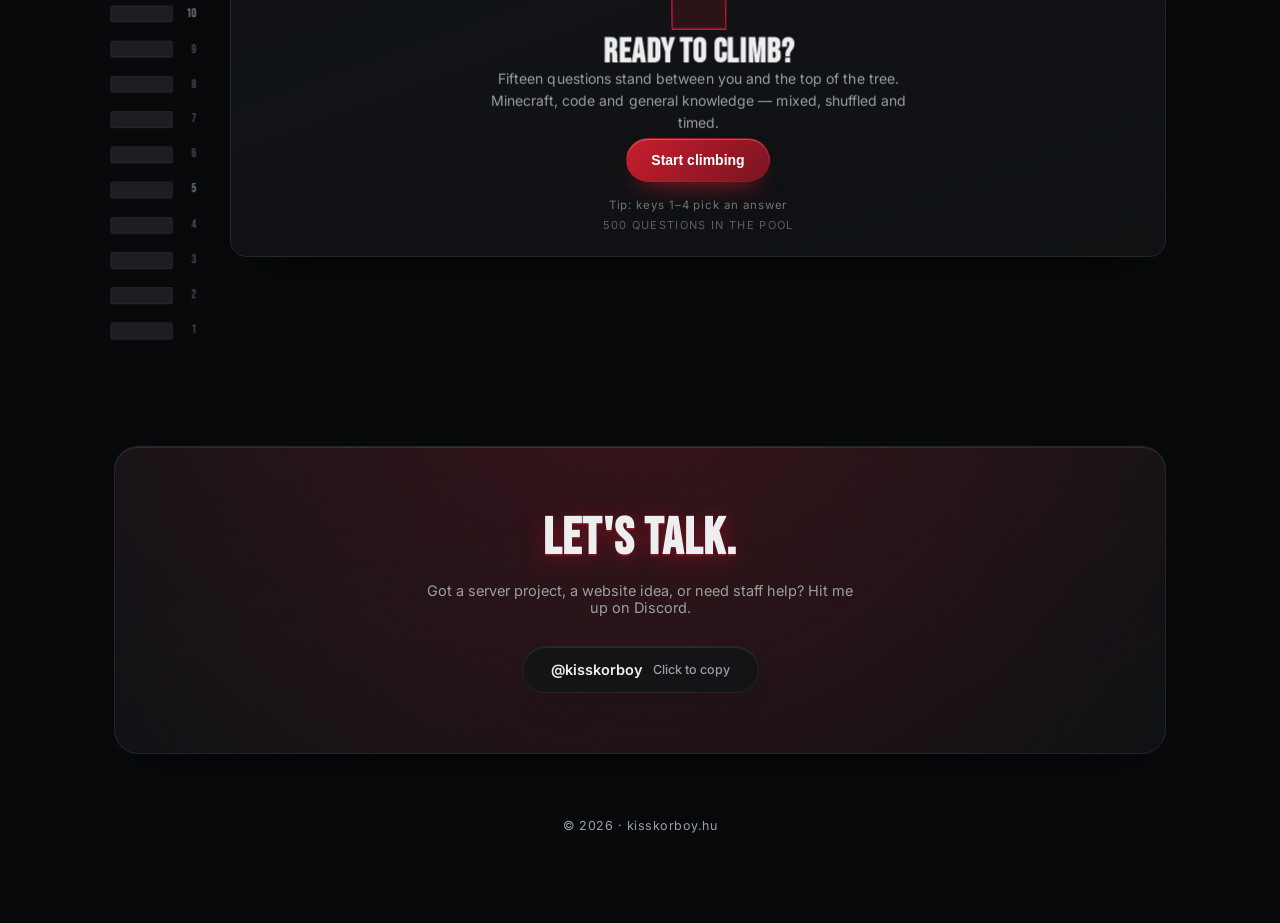
==== commit e5582456: "Replace the climb meter, fix a crash in the quiz bank prefetch The ladder beside the quiz was three " ====
--- a/index.html
+++ b/index.html
@@ -973,30 +973,17 @@
   transform-style:preserve-3d;
 }
 
-/* --- the tree itself --- */
+/* --- the climb meter ---
+
+   One element doing one job. It used to be three overlapping things —
+   a filling trunk, the numbered rungs, and a marker that span on the
+   spot forever — so part of it was always moving while the rest sat
+   still. Now it is a stack of blocks in the same language as the skill
+   meters, and the only motion is the climb itself. */
 .quiz-tree{
   position:relative;
   min-height:520px;
   transform:translateZ(10px);
-}
-.tree-trunk{
-  position:absolute;
-  left:13px;
-  top:6px;bottom:6px;
-  width:6px;
-  border-radius:3px;
-  background:var(--track);
-  box-shadow:inset 0 0 0 1px var(--panel-border);
-  overflow:hidden;
-}
-.tree-sap{
-  position:absolute;
-  left:0;right:0;bottom:0;
-  height:0%;
-  display:block;
-  background:linear-gradient(0deg,var(--accent-soft),var(--accent));
-  box-shadow:0 0 18px rgba(var(--accent-rgb),.9);
-  transition:height .55s cubic-bezier(.3,1.2,.4,1);
 }
 .tree-rungs{
   position:absolute;
@@ -1004,64 +991,53 @@
   margin:0;padding:0;
   list-style:none;
   display:flex;
-  flex-direction:column-reverse;
-  justify-content:space-between;
+  flex-direction:column-reverse;   /* level 1 at the bottom */
+  gap:4px;
 }
 .tree-rung{
+  flex:1 1 0;
   display:flex;
   align-items:center;
   gap:9px;
-  height:16px;
-  position:relative;
+  min-height:0;
 }
 .tree-rung .node{
-  width:16px;height:16px;
+  flex:1 1 auto;
+  align-self:center;
+  height:17px;
+  border-radius:2px;
+  background:var(--track);
+  box-shadow:inset 0 0 0 1px rgba(var(--text-rgb),.05);
+  transition:background .4s ease, box-shadow .4s ease, transform .4s cubic-bezier(.2,.9,.3,1);
+}
+.tree-rung .num{
+  width:15px;
   flex:none;
-  margin-left:8px;
-  border:1px solid var(--panel-border);
-  background:var(--bg-soft);
-  box-shadow:inset 0 1px 0 var(--edge-top);
-  transition:background .35s ease, border-color .35s ease, box-shadow .35s ease, transform .35s ease;
-}
-.tree-rung .num{
+  text-align:right;
   font-family:var(--font-display);
-  font-size:13px;
+  font-size:12px;
   line-height:1;
-  letter-spacing:.06em;
-  color:var(--text-dim);
-  opacity:.55;
-  transition:color .35s ease, opacity .35s ease;
-}
-/* tier boundaries get a wider, brighter node */
-.tree-rung.tier-mark .node{width:20px;margin-left:6px;border-color:rgba(var(--accent-rgb),.4);}
+  letter-spacing:.04em;
+  color:var(--text-dim);
+  opacity:.45;
+  transition:color .4s ease, opacity .4s ease;
+}
+/* the tier boundaries stay readable so the three sections are visible */
+.tree-rung.tier-mark .num{opacity:.8;}
+
 .tree-rung.done .node{
-  background:var(--accent);
-  border-color:var(--accent);
-  box-shadow:0 0 16px -2px rgba(var(--accent-rgb),.95);
-}
-.tree-rung.done .num{color:var(--text);opacity:.9;}
+  background:linear-gradient(90deg, rgba(255,255,255,.22), transparent 60%), var(--accent);
+  box-shadow:0 0 12px -3px rgba(var(--accent-rgb),.9), inset 0 0 0 1px rgba(var(--accent-rgb),.9);
+}
+.tree-rung.done .num{color:var(--text);opacity:.85;}
+
+/* the branch being attempted: outlined, not filled */
 .tree-rung.now .node{
-  transform:scale(1.35) rotate(45deg);
-  background:var(--accent);
-  border-color:var(--accent);
-  box-shadow:0 0 22px 0 rgba(var(--accent-rgb),1);
+  background:rgba(var(--accent-rgb),.12);
+  box-shadow:inset 0 0 0 1px var(--accent), 0 0 16px -4px rgba(var(--accent-rgb),.9);
+  transform:scaleX(1.04);
 }
 .tree-rung.now .num{color:var(--accent);opacity:1;}
-.tree-climber{
-  position:absolute;
-  left:9px;
-  bottom:0;
-  width:24px;height:24px;
-  margin-bottom:-4px;
-  border:1px solid rgba(var(--accent-rgb),.9);
-  background:rgba(var(--accent-rgb),.16);
-  box-shadow:0 0 26px -4px rgba(var(--accent-rgb),1), inset 0 0 14px -5px rgba(var(--accent-rgb),1);
-  opacity:0;
-  transition:bottom .55s cubic-bezier(.3,1.2,.4,1), opacity .3s ease;
-  animation:climber-spin 5s linear infinite;
-}
-.quiz-wrap.playing .tree-climber{opacity:1;}
-@keyframes climber-spin{ from{rotate:0deg;} to{rotate:360deg;} }
 
 /* --- panel --- */
 .quiz-panel{min-width:0;transform-style:preserve-3d;}
@@ -1540,12 +1516,10 @@
   .contact-card{padding:44px 22px;}
   .scene{perspective:1100px;}
   .quiz-wrap{grid-template-columns:54px 1fr;gap:16px;}
-  .quiz-tree{min-height:440px;}
-  .tree-trunk{left:9px;}
-  .tree-rung .node{margin-left:4px;width:14px;height:14px;}
-  .tree-rung.tier-mark .node{width:18px;margin-left:2px;}
-  .tree-rung .num{font-size:11px;}
-  .tree-climber{left:5px;width:22px;height:22px;}
+  .quiz-tree{min-height:430px;}
+  .tree-rung{gap:6px;}
+  .tree-rung .node{height:14px;}
+  .tree-rung .num{font-size:10px;width:13px;}
   .quiz-card{padding:22px 18px;}
   .quiz-answers{grid-template-columns:1fr;}
   .q-text{min-height:0;}
@@ -1892,9 +1866,7 @@
 
     <div class="quiz-wrap">
       <div class="quiz-tree" aria-hidden="true">
-        <div class="tree-trunk"><i class="tree-sap" id="treeSap"></i></div>
         <ol class="tree-rungs" id="treeRungs"></ol>
-        <span class="tree-climber" id="treeClimber"></span>
       </div>
 
       <div class="quiz-panel">
@@ -1980,7 +1952,7 @@
   <svg viewBox="0 0 24 24" fill="currentColor" aria-hidden="true"><path d="M12 5.8 5.4 12.4 6.8 13.8 11 9.6V19h2V9.6l4.2 4.2 1.4-1.4L12 5.8Z"/></svg>
 </button>
 
-<script id="app-bundle" src="assets/app.7764acea.js" defer></script>
+<script id="app-bundle" src="assets/app.169d71eb.js" defer></script>
 <script>(function(){var shown=false;function warn(orphan){if(shown||document.body.classList.contains("js-on"))return;shown=true;var d=document.createElement("div");d.className="boot-warn";d.innerHTML=orphan?("<b>assets\/ not found<\/b><span>This copy of index.html is not next to its <code>assets\/<\/code> folder, so the styles you see are all it can load. Open index.html from the project folder, or visit <a href='https:\/\/kisskorboy.hu\/'>kisskorboy.hu<\/a>.<\/span><span lang=\"hu\">Ez az index.html nincs az <code>assets\/<\/code> mappája mellett. Nyisd meg a projektmappából, vagy nézd meg a <a href='https:\/\/kisskorboy.hu\/'>kisskorboy.hu<\/a> oldalt.<\/span>"):("<b>page did not finish loading<\/b><span>The page loaded but its script did not start. A reload usually fixes it.<\/span><span lang=\"hu\">Az oldal betöltött, de a szkriptje nem indult el. Általában elég újratölteni.<\/span>");document.body.appendChild(d);}function orphaned(){var i=document.images[0];return !!i&&i.complete&&i.naturalWidth===0;}var s=document.getElementById("app-bundle");if(s)s.addEventListener("error",function(){warn(true);});setTimeout(function(){warn(orphaned());},6000);})();</script>
 </body>
 </html>
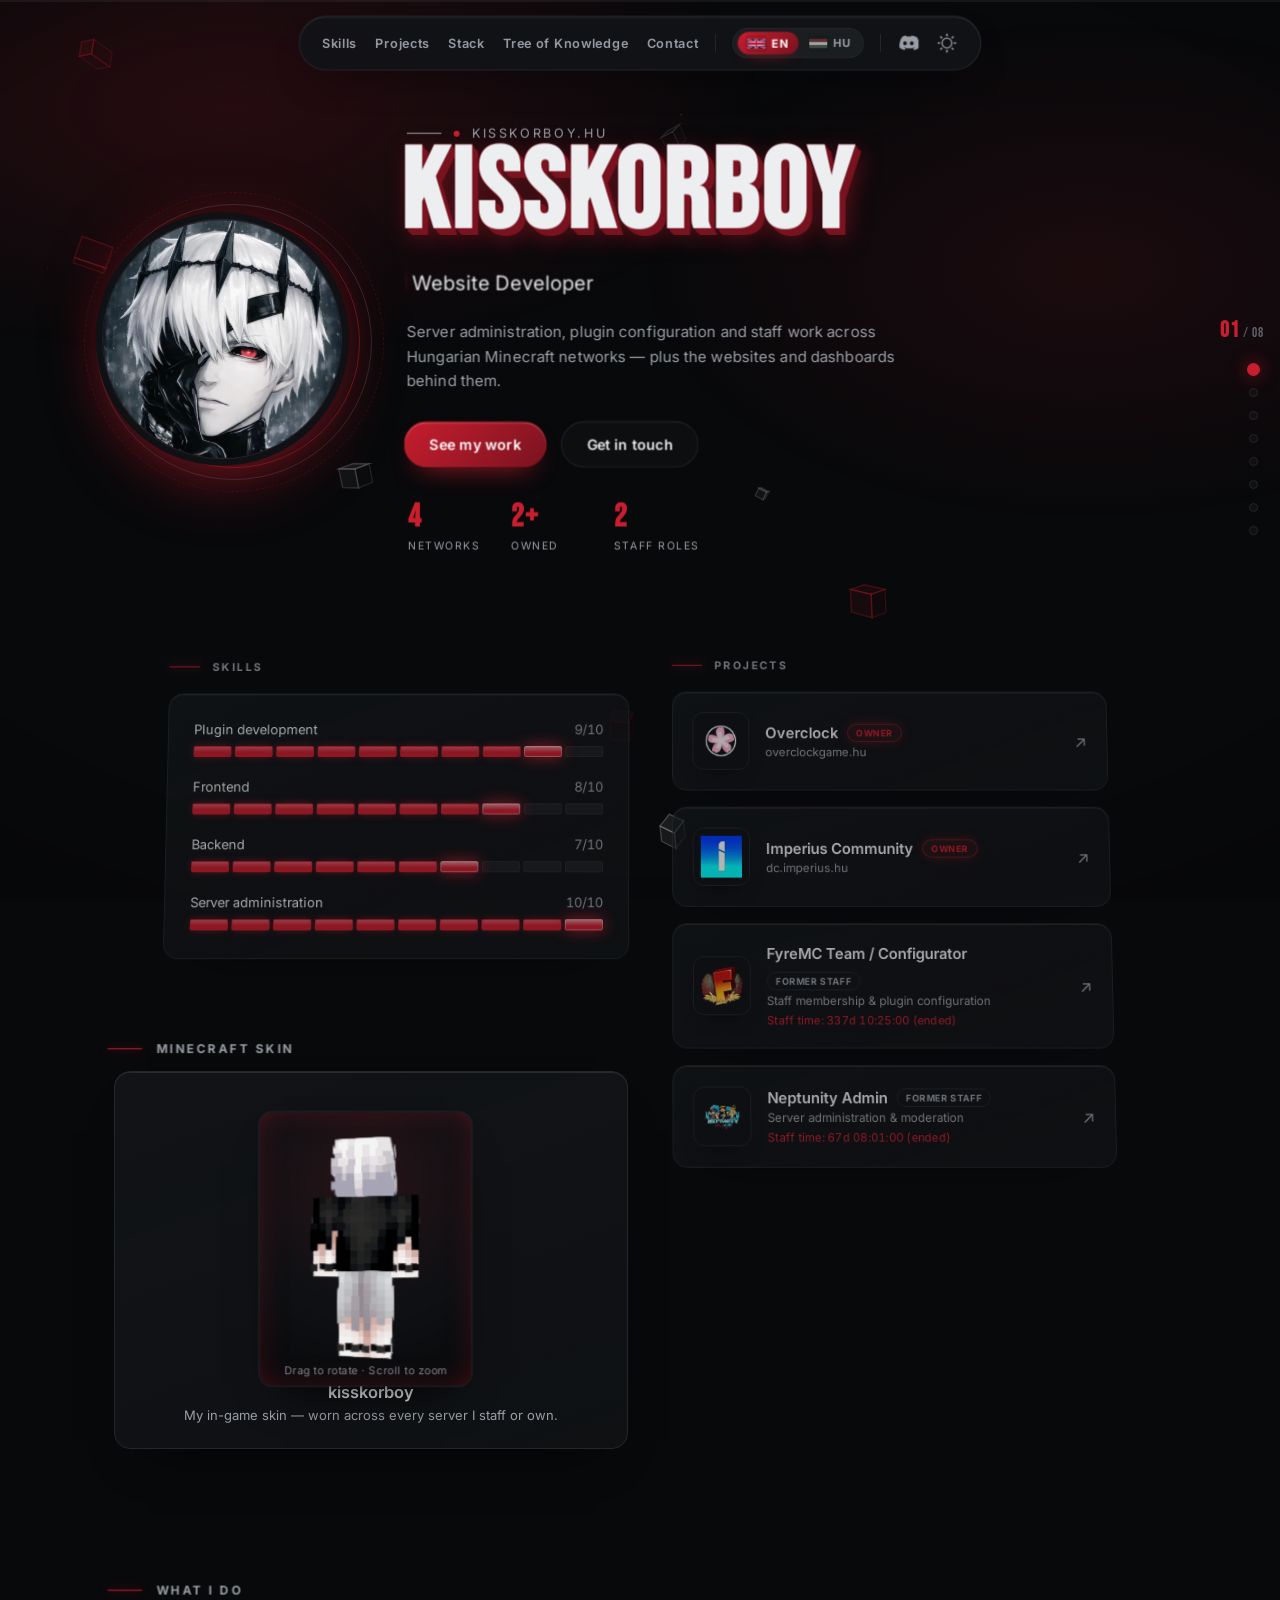
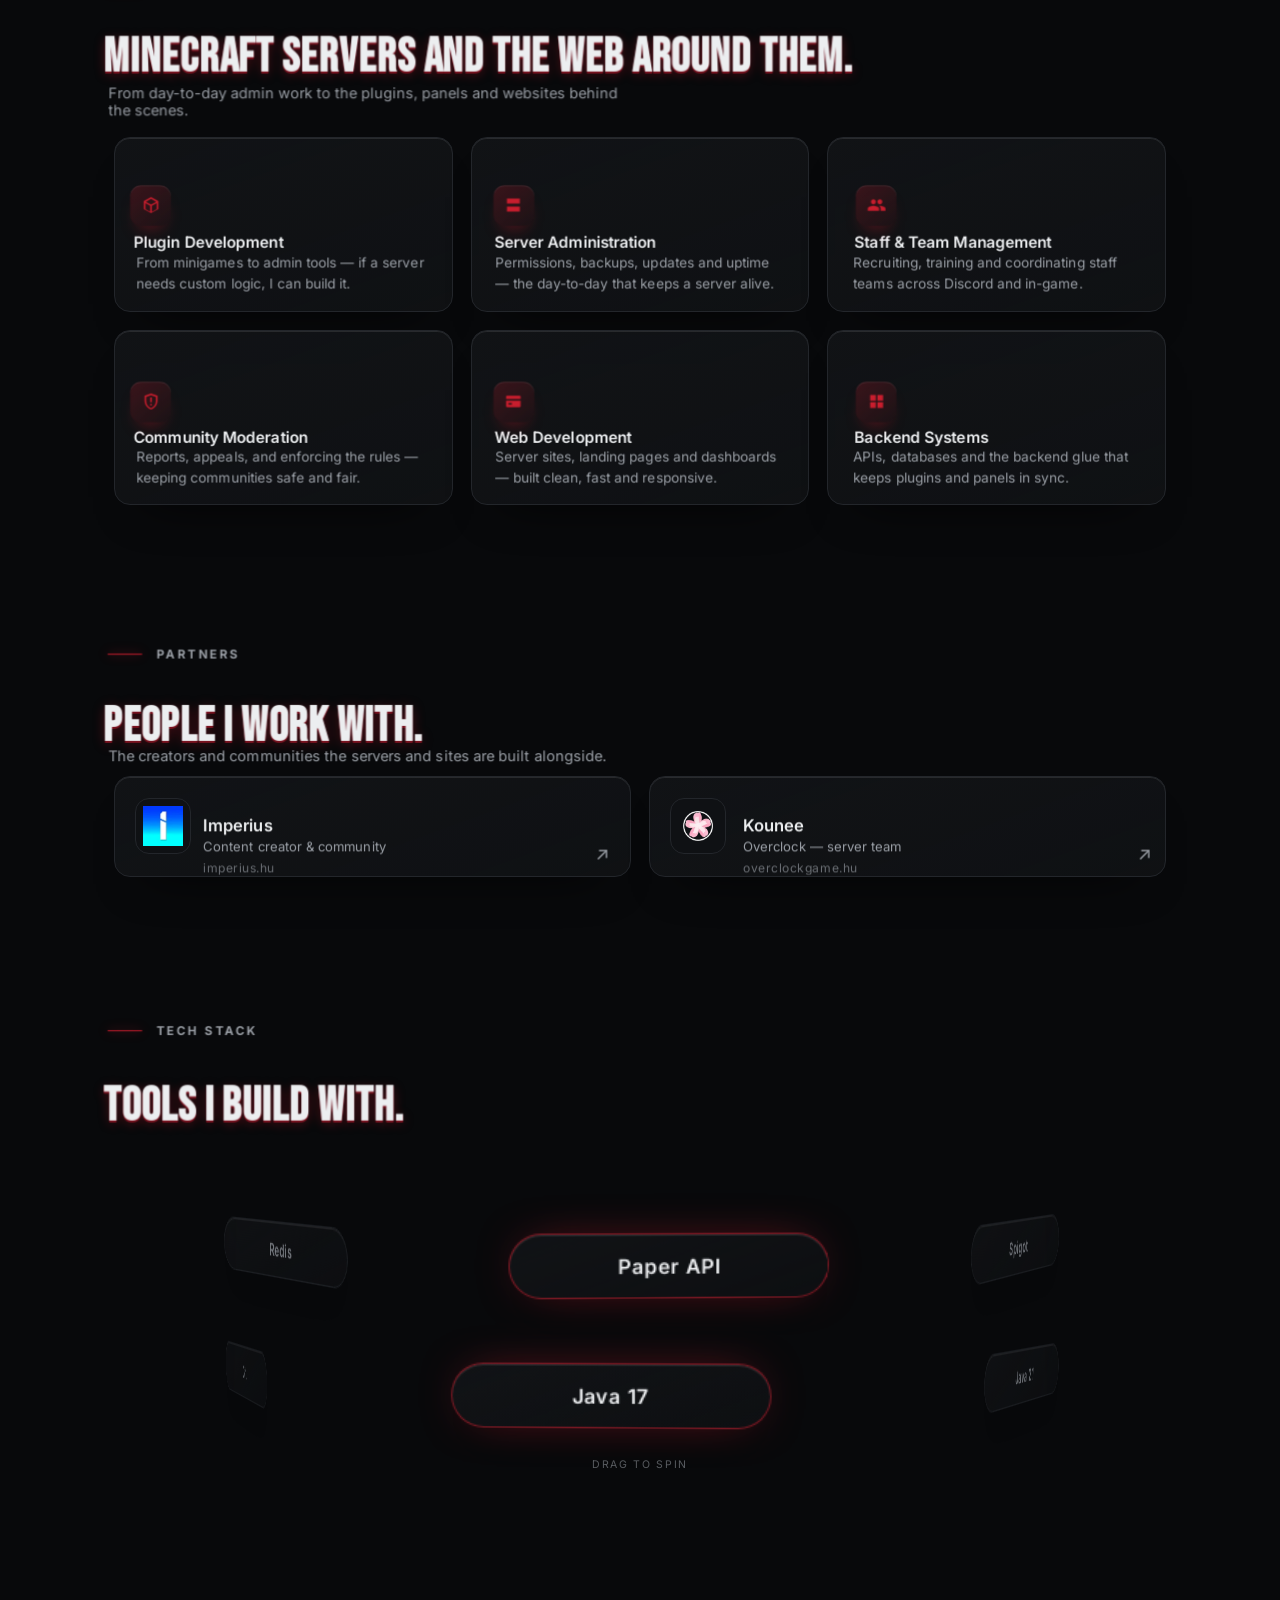
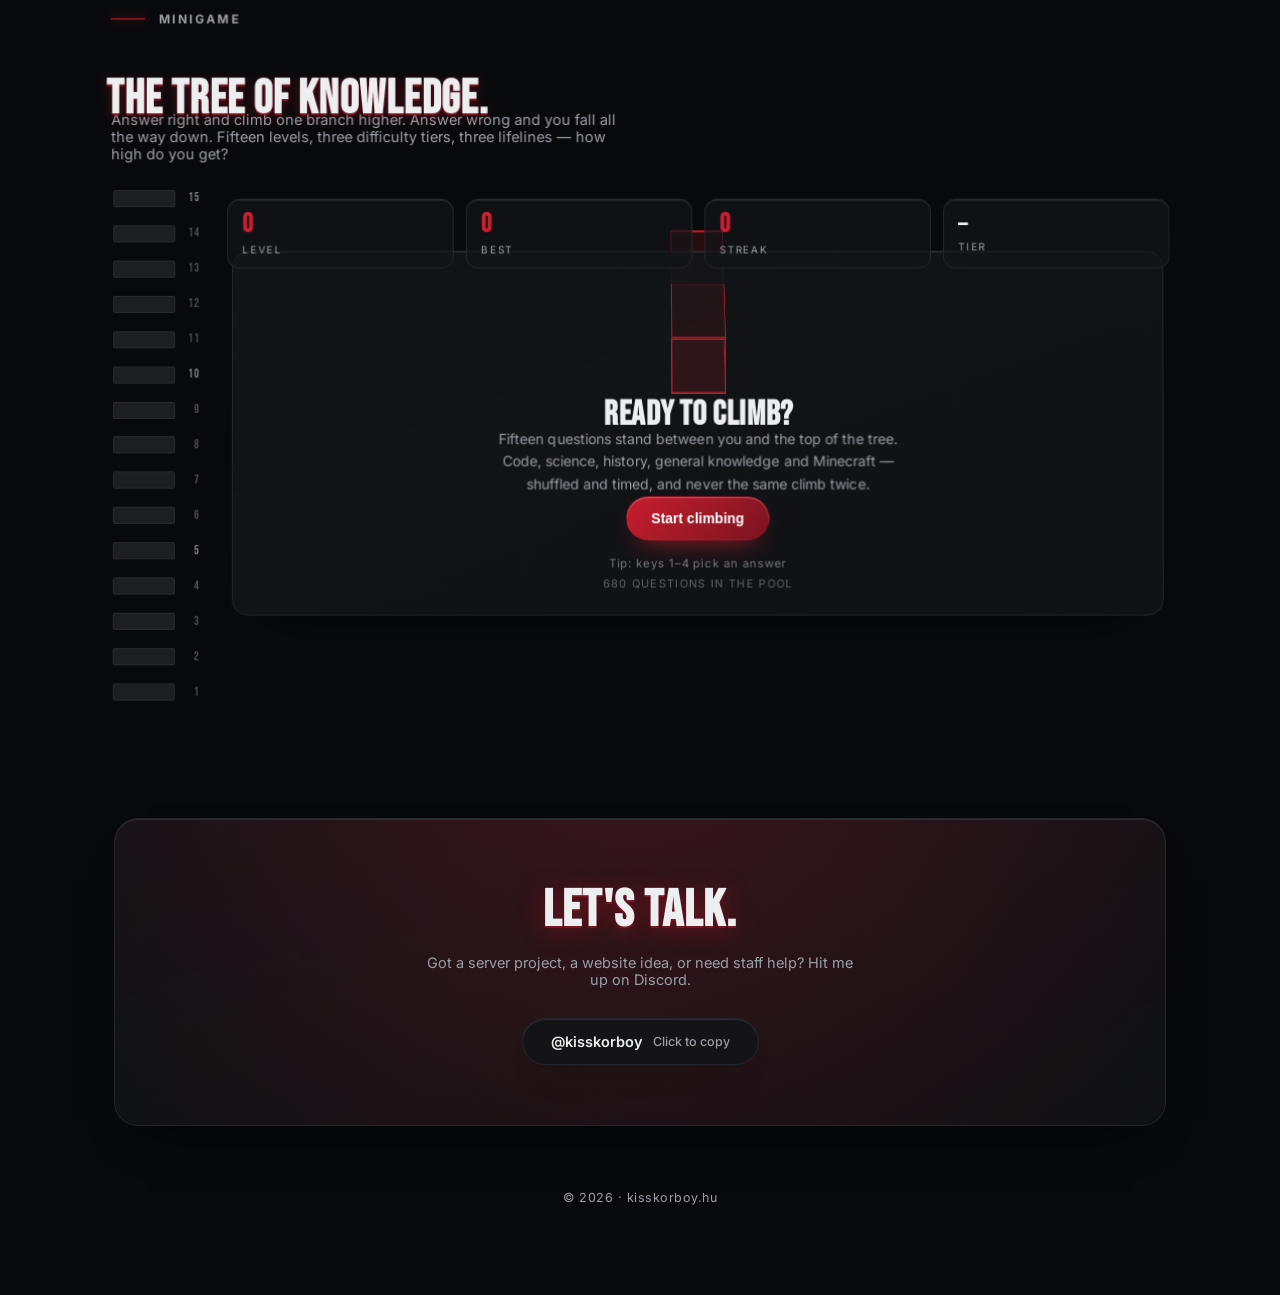
==== commit a26d7f51: "Add a partners section, deal the quiz from a no-repeat deck Partners sits between "what I do" and th" ====
--- a/index.html
+++ b/index.html
@@ -68,7 +68,7 @@
 }
 *{box-sizing:border-box;margin:0;padding:0;}
 html{scroll-behavior:smooth;}
-#top,#skills,#projects,#what-i-do,#stack,#quiz,#contact{scroll-margin-top:110px;}
+#top,#skills,#projects,#what-i-do,#partners,#stack,#quiz,#contact{scroll-margin-top:110px;}
 body{
   background:var(--bg);
   color:var(--text);
@@ -822,6 +822,51 @@
 .do-card .ico svg{width:19px;height:19px;}
 .do-card h3{font-size:15.5px;font-weight:600;margin-bottom:8px;transform:translateZ(16px);}
 .do-card p{font-size:13.5px;color:var(--text-dim);line-height:1.55;transform:translateZ(8px);}
+
+/* ---------- Partners ---------- */
+.partner-grid{
+  display:grid;
+  grid-template-columns:repeat(auto-fit, minmax(258px, 1fr));
+  gap:18px;
+  transform-style:preserve-3d;
+}
+.partner-card{
+  display:flex;
+  align-items:center;
+  gap:16px;
+  padding:20px;
+  text-decoration:none;
+  color:inherit;
+}
+.partner-card:hover{transform:translateZ(34px) translateY(-3px);}
+.partner-logo{
+  width:56px;height:56px;
+  flex:none;
+  border-radius:14px;
+  overflow:hidden;
+  background:var(--bg-soft);
+  border:1px solid var(--panel-border);
+  display:flex;align-items:center;justify-content:center;
+  transition:transform .45s cubic-bezier(.16,1,.3,1), border-color .3s ease;
+}
+.partner-card:hover .partner-logo{
+  transform:translateZ(52px) rotateY(-12deg) scale(1.05);
+  border-color:rgba(var(--accent-rgb),.6);
+}
+.partner-logo img{width:100%;height:100%;object-fit:contain;padding:7px;}
+.partner-body{flex:1;min-width:0;transform:translateZ(14px);}
+.partner-name{font-size:16.5px;font-weight:600;}
+.partner-role{font-size:13px;color:var(--text-dim);margin-top:3px;}
+.partner-site{
+  font-size:12px;
+  color:var(--text-dim);
+  opacity:.65;
+  margin-top:5px;
+  letter-spacing:.04em;
+  transition:color .25s ease, opacity .25s ease;
+}
+.partner-card:hover .partner-site{color:var(--accent);opacity:1;}
+.partner-card:hover .arrow{color:var(--accent);transform:translateZ(40px) translate(3px,-3px);}
 
 /* ---------- 3D tech ring ---------- */
 .ring-stage{
@@ -1845,6 +1890,37 @@
     </div>
   </div>
 
+  <div class="section" id="partners" data-depth data-slide="partners">
+    <div class="section-head">
+      <div class="section-label"><span class="dash"></span> <span data-i18n="label.partners">PARTNERS</span></div>
+      <h2 data-i18n="partners.h2">People I work with.</h2>
+      <p data-i18n="partners.p">The creators and communities the servers and sites are built alongside.</p>
+    </div>
+    <div class="partner-grid" data-stagger>
+
+      <a class="card partner-card" data-tilt href="https://imperius.hu/" target="_blank" rel="noopener">
+        <div class="partner-logo"><img src="assets/thumb-imperius.aeadc37c.webp" alt="Imperius" width="64" height="64" loading="lazy" decoding="async"></div>
+        <div class="partner-body">
+          <div class="partner-name">Imperius</div>
+          <div class="partner-role" data-i18n="partners.imperius.role">Content creator &amp; community</div>
+          <div class="partner-site">imperius.hu</div>
+        </div>
+        <div class="arrow">&#8599;</div>
+      </a>
+
+      <a class="card partner-card" data-tilt href="https://overclockgame.hu/" target="_blank" rel="noopener">
+        <div class="partner-logo"><img src="assets/thumb-overclock.641ac115.webp" alt="Kounee" width="64" height="64" loading="lazy" decoding="async"></div>
+        <div class="partner-body">
+          <div class="partner-name">Kounee</div>
+          <div class="partner-role" data-i18n="partners.kounee.role">Overclock &mdash; server team</div>
+          <div class="partner-site">overclockgame.hu</div>
+        </div>
+        <div class="arrow">&#8599;</div>
+      </a>
+
+    </div>
+  </div>
+
   <div class="section" id="stack" data-depth data-slide="stack">
     <div class="section-head">
       <div class="section-label"><span class="dash"></span> <span data-i18n="label.stack">TECH STACK</span></div>
@@ -1952,7 +2028,7 @@
   <svg viewBox="0 0 24 24" fill="currentColor" aria-hidden="true"><path d="M12 5.8 5.4 12.4 6.8 13.8 11 9.6V19h2V9.6l4.2 4.2 1.4-1.4L12 5.8Z"/></svg>
 </button>
 
-<script id="app-bundle" src="assets/app.169d71eb.js" defer></script>
+<script id="app-bundle" src="assets/app.d733848c.js" defer></script>
 <script>(function(){var shown=false;function warn(orphan){if(shown||document.body.classList.contains("js-on"))return;shown=true;var d=document.createElement("div");d.className="boot-warn";d.innerHTML=orphan?("<b>assets\/ not found<\/b><span>This copy of index.html is not next to its <code>assets\/<\/code> folder, so the styles you see are all it can load. Open index.html from the project folder, or visit <a href='https:\/\/kisskorboy.hu\/'>kisskorboy.hu<\/a>.<\/span><span lang=\"hu\">Ez az index.html nincs az <code>assets\/<\/code> mappája mellett. Nyisd meg a projektmappából, vagy nézd meg a <a href='https:\/\/kisskorboy.hu\/'>kisskorboy.hu<\/a> oldalt.<\/span>"):("<b>page did not finish loading<\/b><span>The page loaded but its script did not start. A reload usually fixes it.<\/span><span lang=\"hu\">Az oldal betöltött, de a szkriptje nem indult el. Általában elég újratölteni.<\/span>");document.body.appendChild(d);}function orphaned(){var i=document.images[0];return !!i&&i.complete&&i.naturalWidth===0;}var s=document.getElementById("app-bundle");if(s)s.addEventListener("error",function(){warn(true);});setTimeout(function(){warn(orphaned());},6000);})();</script>
 </body>
 </html>
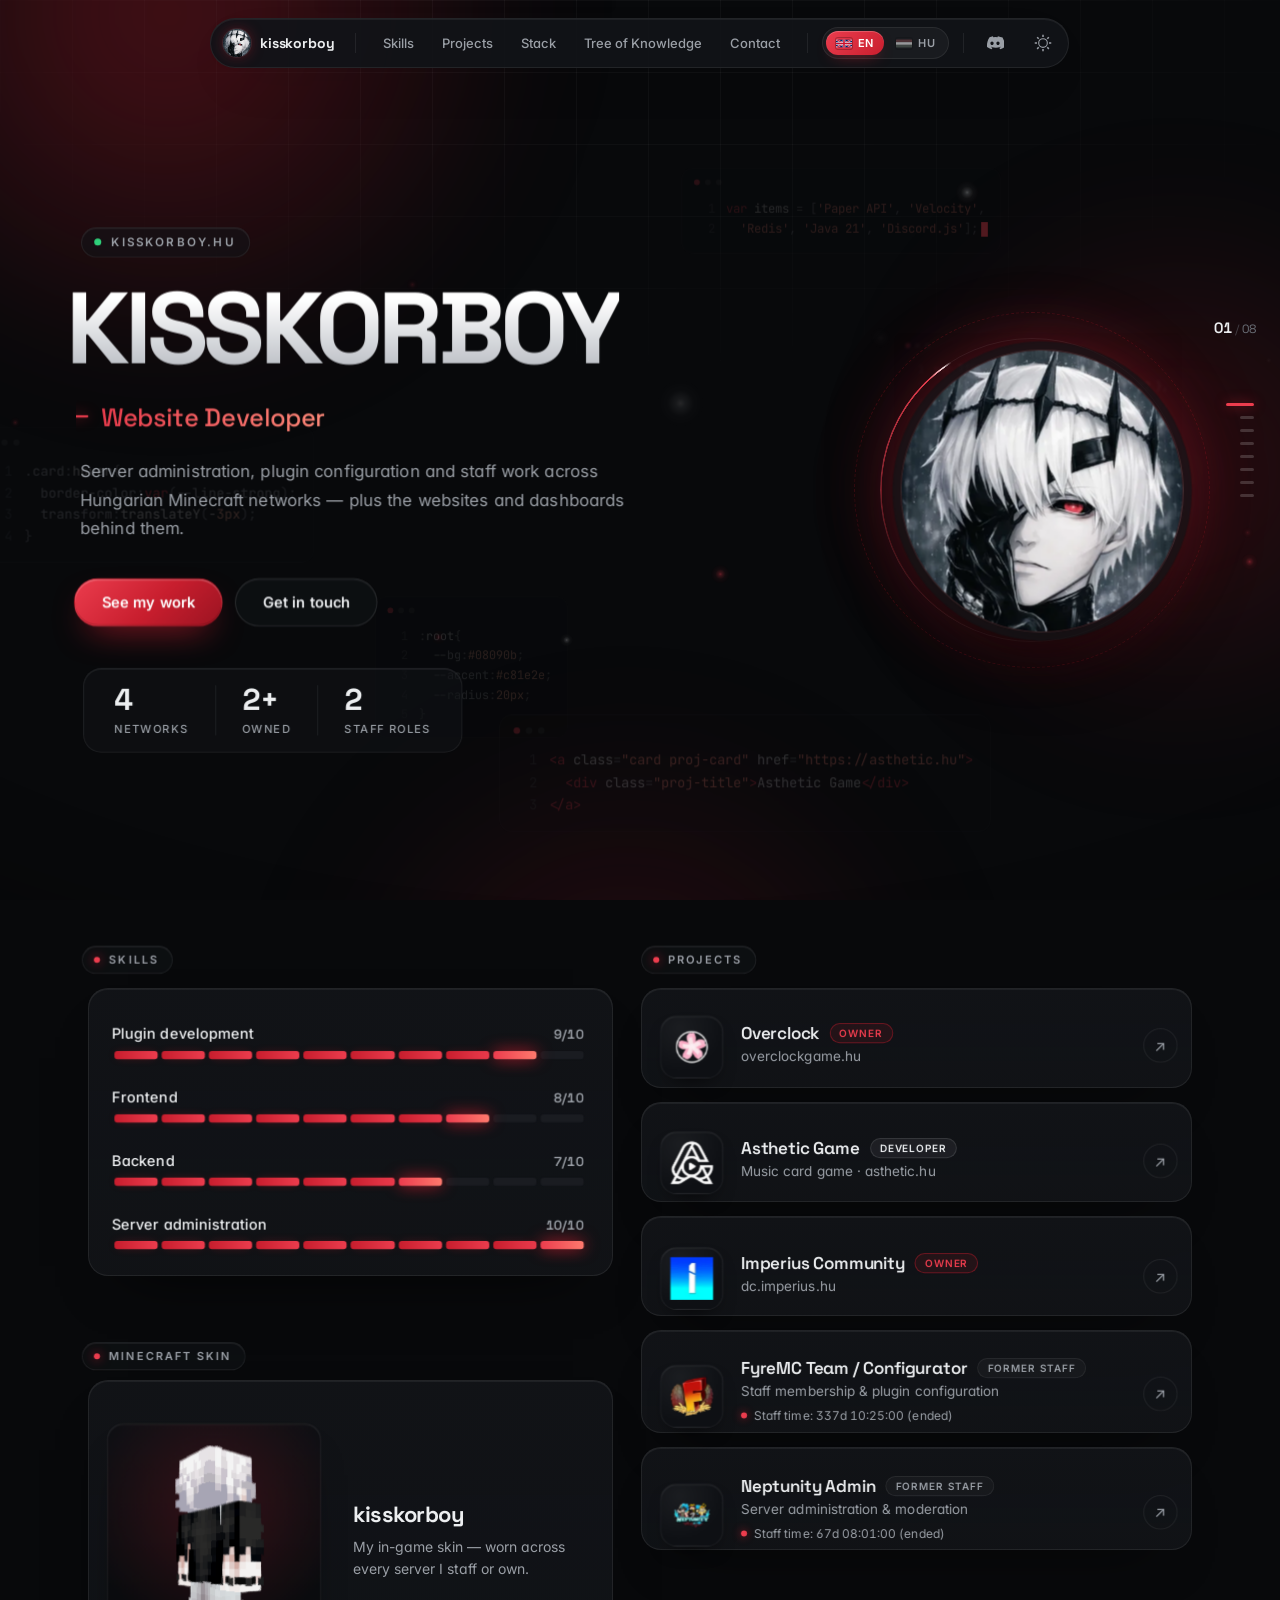
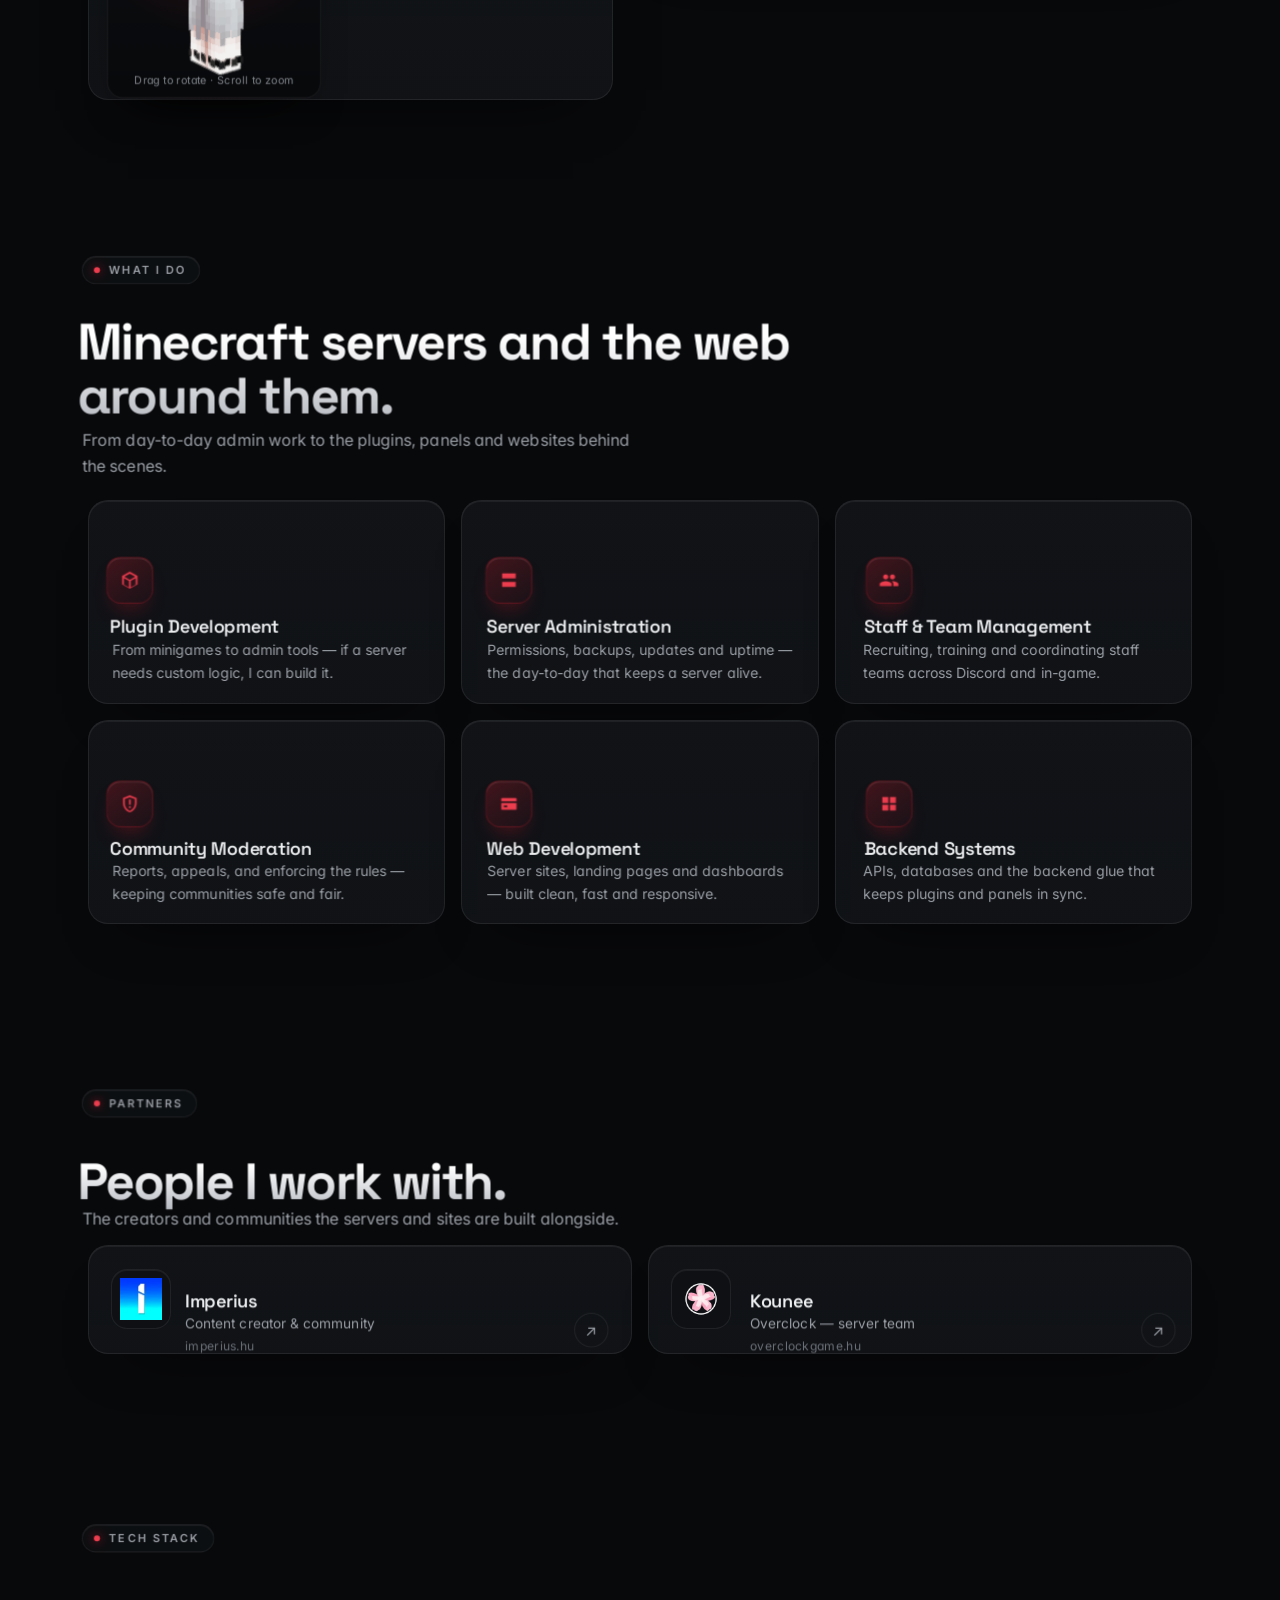
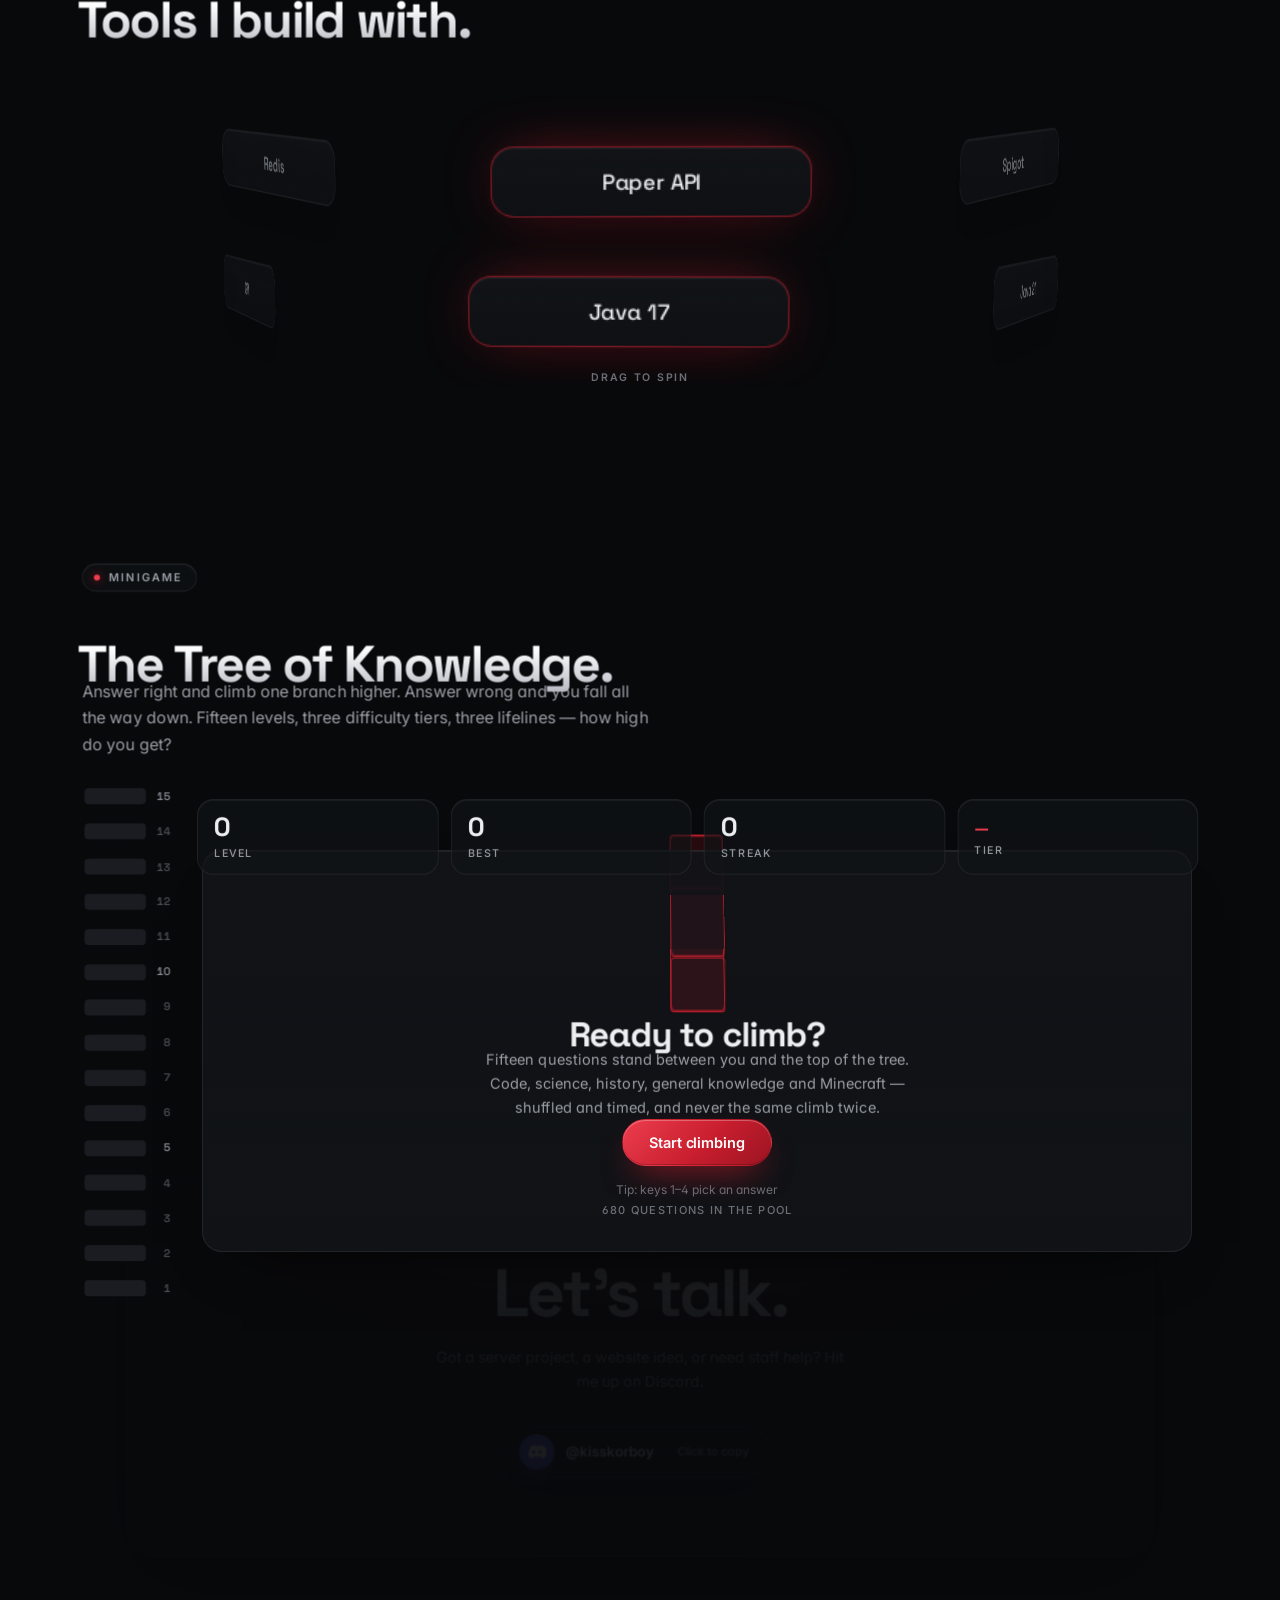
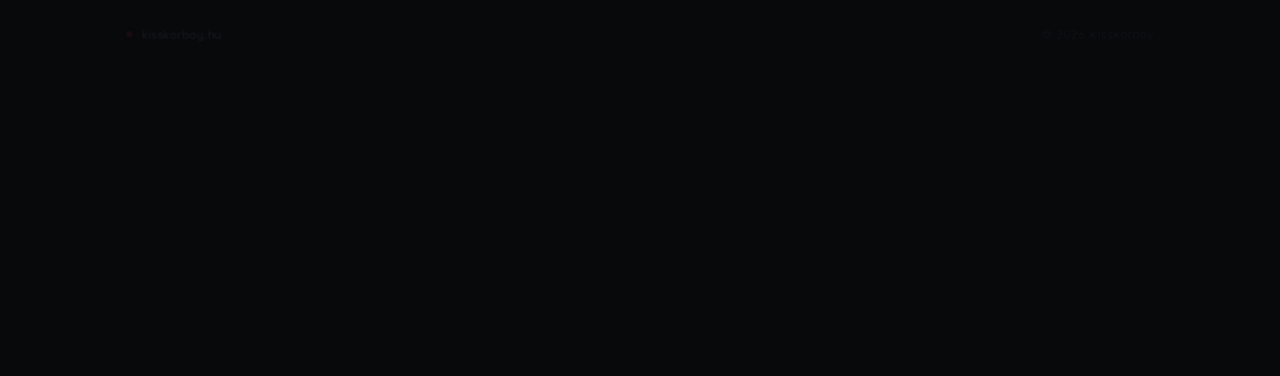
==== commit f92d027d: "Add files via upload" ====
--- a/index.html
+++ b/index.html
@@ -3,7 +3,7 @@
 <head>
 <meta charset="UTF-8">
 <meta name="viewport" content="width=device-width, initial-scale=1.0">
-<meta name="description" content="Kisskorboy — Minecraft server developer &amp; website developer. Plugin development, server administration, web development and staff work for Overclock, Imperius Community, FyreMC and Neptunity.">
+<meta name="description" content="Kisskorboy — Minecraft server developer &amp; website developer. Plugin development, server administration, web development and staff work for Overclock, Asthetic Game, Imperius Community, FyreMC and Neptunity.">
 <meta name="theme-color" content="#08090b">
 <title>Kisskorboy | Minecraft &amp; Website Developer</title>
 <link rel="canonical" href="https://kisskorboy.hu/">
@@ -11,7 +11,7 @@
 <meta property="og:site_name" content="kisskorboy.hu">
 <meta property="og:url" content="https://kisskorboy.hu/">
 <meta property="og:title" content="Kisskorboy | Minecraft &amp; Website Developer">
-<meta property="og:description" content="Minecraft server development, plugin work, server administration and websites — Overclock, Imperius Community, FyreMC and Neptunity.">
+<meta property="og:description" content="Minecraft server development, plugin work, server administration and websites — Overclock, Asthetic Game, Imperius Community, FyreMC and Neptunity.">
 <meta property="og:image" content="https://kisskorboy.hu/og.jpg">
 <meta name="twitter:card" content="summary_large_image">
 <meta name="twitter:title" content="Kisskorboy | Minecraft &amp; Website Developer">
@@ -19,1650 +19,27 @@
 <meta name="twitter:image" content="https://kisskorboy.hu/og.jpg">
 <link rel="icon" type="image/png" sizes="64x64" href="assets/favicon.5b3233e4.png">
 <link rel="apple-touch-icon" href="assets/favicon.5b3233e4.png">
-<script type="application/ld+json">{"@context":"https://schema.org","@type":"Person","name":"Kisskorboy","url":"https://kisskorboy.hu/","jobTitle":"Minecraft server developer & website developer","knowsAbout":["Minecraft plugin development","Minecraft server administration","Web development","Backend systems","Community moderation"],"knowsLanguage":["hu","en"],"sameAs":["https://discord.com/users/kisskorboy","https://overclockgame.hu","https://dc.imperius.hu"]}</script>
+<script type="application/ld+json">{"@context":"https://schema.org","@type":"Person","name":"Kisskorboy","url":"https://kisskorboy.hu/","jobTitle":"Minecraft server developer & website developer","knowsAbout":["Minecraft plugin development","Minecraft server administration","Web development","Backend systems","Community moderation"],"knowsLanguage":["hu","en"],"sameAs":["https://discord.com/users/kisskorboy","https://overclockgame.hu","https://asthetic.hu","https://dc.imperius.hu"]}</script>
 <link rel="preconnect" href="https://fonts.googleapis.com">
 <link rel="preconnect" href="https://fonts.gstatic.com" crossorigin>
 <link rel="preload" as="image" href="assets/avatar.11ab9dbc.webp" fetchpriority="high">
-<link href="https://fonts.googleapis.com/css2?family=Bebas+Neue&family=Inter:wght@400;500;600;700&display=swap" rel="stylesheet">
+<link href="https://fonts.googleapis.com/css2?family=Inter:wght@400;500;600;700&family=Space+Grotesk:wght@500;600;700&family=JetBrains+Mono:wght@400&display=swap" rel="stylesheet">
 <script>(function(){var t="dark";try{var s=localStorage.getItem("kk-theme");if(s==="light"||s==="dark")t=s;}catch(e){}document.documentElement.setAttribute("data-theme",t);})();</script>
 <style>
-:root{
-  --bg:#08090b;
-  --bg-soft:#0f1114;
-  --panel:#121417;
-  --panel-rgb:18,20,23;
-  --panel-border:#23262b;
-  --text:#eceef0;
-  --text-rgb:236,238,240;
-  --text-dim:#9a9fa6;
-  --accent:#c81e2e;
-  --accent-soft:#7a1320;
-  --accent-rgb:200,30,46;
-  --track:#1c1e22;
-  --font-display:'Bebas Neue', Impact, sans-serif;
-  --font-body:'Inter', sans-serif;
-  --shine:rgba(255,255,255,.07);
-  --edge-top:rgba(255,255,255,.10);
-  --floor:rgba(200,30,46,.16);
-  --sheen-hi:rgba(255,255,255,.9);
-  --extrude:#7a1320;
-}
-[data-theme="light"]{
-  --bg:#f3f1ec;
-  --bg-soft:#ebe8e1;
-  --panel:#ffffff;
-  --panel-rgb:255,255,255;
-  --panel-border:#ddd8cd;
-  --text:#1b1b1b;
-  --text-rgb:27,27,27;
-  --text-dim:#6b6863;
-  --accent:#b3182a;
-  --accent-soft:#e7c9c9;
-  --accent-rgb:179,24,42;
-  --track:#e4e0d6;
-  --shine:rgba(0,0,0,.05);
-  --edge-top:rgba(255,255,255,.9);
-  --floor:rgba(179,24,42,.14);
-  --sheen-hi:rgba(179,24,42,.45);
-  --extrude:#e2a4ac;
-}
-*{box-sizing:border-box;margin:0;padding:0;}
-html{scroll-behavior:smooth;}
-#top,#skills,#projects,#what-i-do,#partners,#stack,#quiz,#contact{scroll-margin-top:110px;}
-body{
-  background:var(--bg);
-  color:var(--text);
-  font-family:var(--font-body);
-  min-height:100vh;
-  position:relative;
-  overflow-x:hidden;
-  transition:background .4s ease, color .4s ease;
-  -webkit-user-select:none;
-  user-select:none;
-}
-
-/* ---------- Fixed 3D backdrop ---------- */
-#bgCanvas{
-  position:fixed;
-  inset:0;
-  z-index:0;
-  pointer-events:none;
-  display:block;
-}
-.floor{
-  position:fixed;
-  left:-50%;right:-50%;
-  bottom:-12vh;
-  height:70vh;
-  z-index:0;
-  pointer-events:none;
-  perspective:340px;
-  perspective-origin:50% 0%;
-  opacity:.7;
-  mask-image:linear-gradient(180deg,transparent,#000 45%,#000 78%,transparent);
-  -webkit-mask-image:linear-gradient(180deg,transparent,#000 45%,#000 78%,transparent);
-}
-.floor i{
-  position:absolute;
-  inset:0;
-  display:block;
-  transform:rotateX(74deg);
-  transform-origin:50% 0%;
-  overflow:hidden;
-}
-.floor b{
-  position:absolute;
-  left:0;right:0;
-  top:-90px;
-  height:calc(100% + 180px);
-  display:block;
-  background:
-    repeating-linear-gradient(90deg, var(--floor) 0 1px, transparent 1px 90px),
-    repeating-linear-gradient(0deg, var(--floor) 0 1px, transparent 1px 90px);
-  animation:floor-run 6s linear infinite;
-  will-change:transform;
-}
-@keyframes floor-run{ from{transform:translate3d(0,0,0);} to{transform:translate3d(0,90px,0);} }
-
-.aurora{
-  position:fixed;
-  inset:0;
-  z-index:0;
-  pointer-events:none;
-  background:
-    radial-gradient(60vw 40vh at 18% 12%, rgba(var(--accent-rgb),.16), transparent 70%),
-    radial-gradient(50vw 40vh at 85% 30%, rgba(var(--accent-rgb),.10), transparent 70%);
-  animation:aurora-drift 18s ease-in-out infinite alternate;
-}
-@keyframes aurora-drift{ from{transform:translate3d(-2%,-1%,0) scale(1);} to{transform:translate3d(2%,2%,0) scale(1.08);} }
-
-.cursor-glow{
-  position:fixed;
-  top:0;left:0;
-  width:520px;height:520px;
-  margin:-260px 0 0 -260px;
-  border-radius:50%;
-  z-index:1;
-  pointer-events:none;
-  background:radial-gradient(circle, rgba(var(--accent-rgb),.13), transparent 62%);
-  opacity:0;
-  transition:opacity .5s ease;
-  will-change:transform;
-}
-body.pointer-live .cursor-glow{opacity:1;}
-
-/* ---------- HUD ---------- */
-.progress{
-  position:fixed;
-  top:0;left:0;right:0;
-  height:2px;
-  z-index:60;
-  background:rgba(var(--text-rgb),.06);
-}
-.progress i{
-  display:block;
-  height:100%;
-  width:0%;
-  background:linear-gradient(90deg,var(--accent-soft),var(--accent));
-  box-shadow:0 0 14px rgba(var(--accent-rgb),.8);
-}
-
-.dots{
-  position:fixed;
-  right:22px;
-  top:50%;
-  transform:translateY(-50%);
-  z-index:55;
-  display:flex;
-  flex-direction:column;
-  gap:14px;
-}
-.dots button{
-  width:9px;height:9px;
-  border-radius:50%;
-  border:1px solid var(--panel-border);
-  background:rgba(var(--panel-rgb),.7);
-  cursor:pointer;
-  padding:0;
-  position:relative;
-  transition:transform .25s ease, background .25s ease, border-color .25s ease;
-}
-.dots button::after{
-  content:attr(data-label);
-  position:absolute;
-  right:18px;
-  top:50%;
-  transform:translateY(-50%) translateX(6px);
-  font-size:10px;
-  font-weight:700;
-  letter-spacing:.14em;
-  color:var(--text-dim);
-  white-space:nowrap;
-  opacity:0;
-  pointer-events:none;
-  transition:opacity .2s ease, transform .2s ease;
-}
-.dots button:hover::after{opacity:1;transform:translateY(-50%) translateX(0);}
-.dots button:hover{border-color:var(--accent);}
-.dots button.on{
-  background:var(--accent);
-  border-color:var(--accent);
-  transform:scale(1.45);
-  box-shadow:0 0 12px rgba(var(--accent-rgb),.7);
-}
-@media (max-width:900px){ .dots{display:none;} }
-
-/* slide counter, like a deck's page number */
-.slide-counter{
-  position:fixed;
-  right:16px;
-  top:calc(50% - 130px);
-  z-index:55;
-  display:flex;
-  align-items:baseline;
-  gap:2px;
-  font-family:var(--font-display);
-  letter-spacing:.06em;
-  color:var(--text-dim);
-  pointer-events:none;
-  user-select:none;
-}
-.slide-counter b{font-size:22px;color:var(--accent);line-height:1;}
-.slide-counter i{font-size:13px;font-style:normal;opacity:.5;margin:0 1px;}
-.slide-counter span{font-size:13px;opacity:.6;}
-@media (max-width:900px){ .slide-counter{display:none;} }
-
-/* staggered entrance for card groups — opacity only, so it never fights
-   the 3D hover/tilt transforms on the cards themselves */
-body.js-on [data-stagger] > *{
-  opacity:0;
-  transition:opacity .65s cubic-bezier(.16,1,.3,1);
-}
-body.js-on [data-stagger].in > *{opacity:1;}
-body.js-on [data-stagger] > *:nth-child(1){transition-delay:.00s;}
-body.js-on [data-stagger] > *:nth-child(2){transition-delay:.09s;}
-body.js-on [data-stagger] > *:nth-child(3){transition-delay:.18s;}
-body.js-on [data-stagger] > *:nth-child(4){transition-delay:.27s;}
-body.js-on [data-stagger] > *:nth-child(5){transition-delay:.36s;}
-body.js-on [data-stagger] > *:nth-child(6){transition-delay:.45s;}
-
-.topbar{
-  position:fixed;
-  top:16px;
-  left:0;right:0;
-  display:flex;
-  justify-content:center;
-  align-items:center;
-  z-index:50;
-  pointer-events:none;
-  perspective:800px;
-}
-.pill{
-  pointer-events:auto;
-  display:flex;
-  align-items:center;
-  gap:16px;
-  background:rgba(var(--panel-rgb),.72);
-  backdrop-filter:blur(16px) saturate(140%);
-  -webkit-backdrop-filter:blur(16px) saturate(140%);
-  border:1px solid var(--panel-border);
-  border-radius:999px;
-  padding:11px 22px;
-  box-shadow:0 18px 40px -20px rgba(0,0,0,.85), inset 0 1px 0 var(--edge-top);
-  transform-style:preserve-3d;
-  transition:transform .5s cubic-bezier(.16,1,.3,1), box-shadow .4s ease;
-  will-change:transform;
-}
-.pill-nav{display:flex;align-items:center;gap:18px;}
-.pill-nav a{
-  color:var(--text-dim);
-  font-size:12.5px;
-  font-weight:600;
-  letter-spacing:.05em;
-  text-decoration:none;
-  transition:color .2s ease;
-  white-space:nowrap;
-  position:relative;
-}
-.pill-nav a::after{
-  content:'';
-  position:absolute;
-  left:0;right:0;bottom:-5px;
-  height:1.5px;
-  background:var(--accent);
-  transform:scaleX(0);
-  transform-origin:left;
-  transition:transform .28s cubic-bezier(.16,1,.3,1);
-}
-.pill-nav a:hover{color:var(--accent);}
-.pill-nav a:hover::after{transform:scaleX(1);}
-.pill-divider{width:1px;height:18px;background:var(--panel-border);}
-.pill a.icon, .theme-btn{
-  color:var(--text-dim);
-  display:flex;
-  align-items:center;
-  justify-content:center;
-  width:22px;height:22px;
-  transition:color .2s ease, transform .3s ease;
-  cursor:pointer;
-  background:none;
-  border:none;
-}
-.pill a.icon:hover, .theme-btn:hover{color:var(--accent);transform:translateZ(14px) scale(1.16);}
-.pill svg{width:20px;height:20px;}
-
-/* ---------- Language switch ---------- */
-.lang{
-  display:flex;
-  align-items:center;
-  gap:4px;
-  background:rgba(var(--text-rgb),.05);
-  border:1px solid var(--panel-border);
-  border-radius:999px;
-  padding:3px;
-  transform-style:preserve-3d;
-}
-.lang button{
-  display:flex;
-  align-items:center;
-  gap:6px;
-  border:none;
-  background:none;
-  cursor:pointer;
-  padding:4px 9px;
-  border-radius:999px;
-  font-family:var(--font-body);
-  font-size:11px;
-  font-weight:700;
-  letter-spacing:.08em;
-  color:var(--text-dim);
-  transition:color .25s ease, background .25s ease, transform .3s ease;
-}
-.lang button svg{
-  width:18px;height:13px;
-  border-radius:2px;
-  display:block;
-  box-shadow:0 0 0 1px rgba(0,0,0,.25);
-  filter:saturate(.5) opacity(.6);
-  transition:filter .25s ease, transform .3s ease;
-}
-.lang button:hover{color:var(--text);}
-.lang button:hover svg{filter:none;transform:translateZ(10px) scale(1.1);}
-.lang button.on{
-  color:#fff;
-  background:linear-gradient(135deg,var(--accent),var(--accent-soft));
-  box-shadow:0 6px 16px -8px rgba(var(--accent-rgb),.9);
-  transform:translateZ(12px);
-}
-.lang button.on svg{filter:none;}
-
-/* ---------- 3D stage ---------- */
-.scene{
-  position:relative;
-  z-index:2;
-  perspective:1500px;
-  perspective-origin:50% 50vh;
-}
-.deck{
-  overflow-anchor:none;
-  max-width:1100px;
-  margin:0 auto;
-  padding:130px 24px 90px;
-  transform-style:preserve-3d;
-  transition:transform .8s cubic-bezier(.16,1,.3,1);
-  will-change:transform;
-}
-
-[data-depth]{
-  --p:1;
-  transform-style:preserve-3d;
-  transform:
-    translateY(calc((1 - var(--p)) * 60px))
-    translateZ(calc((1 - var(--p)) * -460px))
-    rotateX(calc((1 - var(--p)) * 12deg));
-  opacity:calc(.15 + var(--p) * .85);
-}
-
-/* ---------- Hero ---------- */
-.hero{
-  display:flex;
-  align-items:center;
-  gap:56px;
-  margin-bottom:110px;
-  transform-style:preserve-3d;
-}
-.avatar-stage{
-  position:relative;
-  width:240px;height:240px;
-  flex-shrink:0;
-  transform-style:preserve-3d;
-  perspective:700px;
-}
-.avatar-frame{
-  position:absolute;
-  inset:10px;
-  border-radius:50%;
-  overflow:hidden;
-  border:1px solid var(--panel-border);
-  box-shadow:0 0 0 6px var(--bg-soft), 0 26px 60px -14px rgba(var(--accent-rgb),.55), 0 0 70px -18px rgba(var(--accent-rgb),.6);
-  transform:translateZ(40px);
-  transition:transform .6s cubic-bezier(.16,1,.3,1);
-}
-.avatar-frame img{width:100%;height:100%;object-fit:cover;display:block;}
-.avatar-ring{
-  position:absolute;
-  inset:-6px;
-  border-radius:50%;
-  border:1px solid rgba(var(--accent-rgb),.45);
-  transform-style:preserve-3d;
-  pointer-events:none;
-}
-.avatar-ring.r1{animation:ring1 9s linear infinite;}
-.avatar-ring.r2{inset:-18px;border-color:rgba(var(--text-rgb),.14);animation:ring2 13s linear infinite;}
-.avatar-ring.r3{inset:-30px;border-style:dashed;border-color:rgba(var(--accent-rgb),.22);animation:ring3 22s linear infinite;}
-@keyframes ring1{ from{transform:rotateX(72deg) rotateZ(0deg);} to{transform:rotateX(72deg) rotateZ(360deg);} }
-@keyframes ring2{ from{transform:rotateY(70deg) rotateZ(0deg);} to{transform:rotateY(70deg) rotateZ(-360deg);} }
-@keyframes ring3{ from{transform:rotateX(58deg) rotateY(20deg) rotateZ(0deg);} to{transform:rotateX(58deg) rotateY(20deg) rotateZ(360deg);} }
-
-.hero-text{flex:1;min-width:0;transform-style:preserve-3d;}
-.hero-eyebrow{
-  display:flex;
-  align-items:center;
-  gap:12px;
-  color:var(--text-dim);
-  font-size:12.5px;
-  letter-spacing:.2em;
-  margin-bottom:10px;
-  transform:translateZ(20px);
-}
-.hero-eyebrow .dash{width:34px;height:1px;background:var(--text-dim);}
-.hero-eyebrow .live{
-  width:6px;height:6px;border-radius:50%;
-  background:var(--accent);
-  animation:pulse 2.2s ease-out infinite;
-}
-@keyframes pulse{
-  0%{box-shadow:0 0 0 0 rgba(var(--accent-rgb),.6);}
-  70%{box-shadow:0 0 0 10px rgba(var(--accent-rgb),0);}
-  100%{box-shadow:0 0 0 0 rgba(var(--accent-rgb),0);}
-}
-
-.name3d{
-  position:relative;
-  font-family:var(--font-display);
-  font-size:clamp(52px,9vw,108px);
-  line-height:.92;
-  letter-spacing:.03em;
-  transform-style:preserve-3d;
-  transform:translateZ(60px);
-  display:inline-block;
-}
-.name3d .lyr{display:block;color:var(--text);position:relative;transform:translateZ(0);}
-.name3d .depth{
-  position:absolute;
-  top:0;left:0;
-  display:block;
-  transform:translateZ(-1px);
-  color:var(--extrude);
-  white-space:nowrap;
-  text-shadow:
-    1px 1px 0 currentColor, 2px 2px 0 currentColor, 3px 3px 0 currentColor,
-    4px 4px 0 currentColor, 5px 5px 0 currentColor, 6px 6px 0 currentColor,
-    6px 8px 22px rgba(var(--accent-rgb),.5);
-}
-.name3d .glow{
-  position:absolute;
-  top:0;left:0;
-  display:block;
-  transform:translateZ(1px);
-  color:transparent;
-  background:linear-gradient(100deg,transparent 26%,var(--sheen-hi) 47%,transparent 60%);
-  -webkit-background-clip:text;
-  background-clip:text;
-  background-size:280% 100%;
-  animation:sheen 5.5s ease-in-out infinite;
-  pointer-events:none;
-  white-space:nowrap;
-}
-@keyframes sheen{ 0%,55%{background-position:190% 0;} 100%{background-position:-90% 0;} }
-
-/* clipping lives on .roles, perspective on .roles-stage — putting both on
-   one element lets the rolling face bleed past the box in Chromium */
-.roles{
-  height:36px;
-  margin-top:14px;
-  overflow:hidden;
-  transform:translateZ(34px);
-}
-.roles-stage{
-  height:36px;
-  perspective:620px;
-}
-.roles-inner{
-  position:relative;
-  transform-style:preserve-3d;
-  transition:transform .85s cubic-bezier(.16,1,.3,1);
-  height:36px;
-}
-.role-face{
-  position:absolute;
-  inset:0;
-  display:flex;
-  align-items:center;
-  gap:10px;
-  font-size:19px;
-  color:var(--text);
-  letter-spacing:.02em;
-  backface-visibility:hidden;
-}
-.role-face .sq{
-  width:8px;height:8px;
-  background:var(--accent);
-  box-shadow:0 0 12px rgba(var(--accent-rgb),.9);
-  flex-shrink:0;
-}
-.role-face.f1{transform:rotateX(0deg) translateZ(18px);}
-.role-face.f2{transform:rotateX(-90deg) translateZ(18px);}
-.roles-inner.flip{transform:rotateX(90deg);}
-
-.tagline{
-  font-size:15px;
-  color:var(--text-dim);
-  margin-top:18px;
-  max-width:490px;
-  line-height:1.6;
-  transform:translateZ(22px);
-}
-.hero-actions{
-  display:flex;
-  gap:14px;
-  margin-top:28px;
-  transform:translateZ(40px);
-}
-.btn{
-  display:inline-flex;
-  align-items:center;
-  gap:8px;
-  padding:13px 24px;
-  border-radius:999px;
-  font-size:14px;
-  font-weight:600;
-  text-decoration:none;
-  border:1px solid transparent;
-  cursor:pointer;
-  position:relative;
-  transform-style:preserve-3d;
-  transition:transform .35s cubic-bezier(.16,1,.3,1), border-color .25s ease, box-shadow .35s ease, color .25s ease;
-}
-.btn-primary{
-  background:linear-gradient(135deg, var(--accent), var(--accent-soft));
-  color:#fff;
-  box-shadow:0 12px 26px -14px rgba(var(--accent-rgb),1), inset 0 1px 0 rgba(255,255,255,.25);
-}
-.btn-primary:hover{transform:translateZ(26px) translateY(-3px);box-shadow:0 26px 44px -18px rgba(var(--accent-rgb),1);}
-.btn-ghost{
-  background:rgba(var(--panel-rgb),.5);
-  border-color:var(--panel-border);
-  color:var(--text);
-}
-.btn-ghost:hover{border-color:var(--accent);color:var(--accent);transform:translateZ(20px) translateY(-3px);}
-.btn:active{transform:translateZ(4px) translateY(0);}
-
-.hero-stats{
-  display:flex;
-  gap:28px;
-  margin-top:34px;
-  flex-wrap:wrap;
-  transform:translateZ(14px);
-}
-.stat{min-width:74px;}
-.stat b{
-  display:block;
-  font-family:var(--font-display);
-  font-size:32px;
-  letter-spacing:.02em;
-  color:var(--accent);
-  line-height:1;
-}
-.stat span{
-  font-size:10.5px;
-  letter-spacing:.14em;
-  color:var(--text-dim);
-  text-transform:uppercase;
-}
-
-/* ---------- Shared 3D card ---------- */
-.card{
-  background:linear-gradient(160deg, rgba(var(--panel-rgb),.94), rgba(var(--panel-rgb),.74));
-  border:1px solid var(--panel-border);
-  border-radius:16px;
-  position:relative;
-  transform-style:preserve-3d;
-  box-shadow:0 26px 50px -34px rgba(0,0,0,.95), inset 0 1px 0 var(--edge-top);
-  transition:transform .5s cubic-bezier(.16,1,.3,1), border-color .3s ease, box-shadow .5s ease;
-}
-.card::after{
-  content:'';
-  position:absolute;
-  inset:0;
-  border-radius:inherit;
-  pointer-events:none;
-  opacity:0;
-  transition:opacity .35s ease;
-  background:radial-gradient(340px circle at var(--mx,50%) var(--my,50%), var(--shine), transparent 65%);
-}
-.card:hover::after{opacity:1;}
-.card:hover{border-color:rgba(var(--accent-rgb),.5);box-shadow:0 40px 70px -34px rgba(0,0,0,1), 0 0 46px -26px rgba(var(--accent-rgb),.8), inset 0 1px 0 var(--edge-top);}
-
-.grid{
-  display:grid;
-  grid-template-columns:1.05fr 1fr;
-  gap:48px;
-  transform-style:preserve-3d;
-}
-.col{display:flex;flex-direction:column;gap:44px;transform-style:preserve-3d;}
-.section-label{
-  display:flex;
-  align-items:center;
-  gap:14px;
-  margin-bottom:22px;
-  color:var(--text-dim);
-  font-size:12px;
-  letter-spacing:.2em;
-  font-weight:700;
-  transform:translateZ(18px);
-}
-.section-label .dash{width:34px;height:1px;background:var(--accent);box-shadow:0 0 10px rgba(var(--accent-rgb),.9);}
-
-/* ---------- Skills ---------- */
-.skill-card{padding:30px 28px;}
-.skill{margin-bottom:24px;transform-style:preserve-3d;}
-.skill:last-child{margin-bottom:0;}
-.skill-top{
-  display:flex;
-  justify-content:space-between;
-  font-size:14.5px;
-  margin-bottom:10px;
-  transform:translateZ(16px);
-}
-.skill-top span:first-child{color:var(--text);}
-.skill-top span:last-child{color:var(--text-dim);font-variant-numeric:tabular-nums;}
-.bar-track{
-  display:flex;
-  gap:4px;
-  height:12px;
-  transform:translateZ(8px);
-}
-/* one block per point, so the meter and the "9/10" next to it agree */
-.bar-track i{
-  flex:1 1 0;
-  border-radius:2px;
-  background:var(--track);
-  box-shadow:inset 0 0 0 1px rgba(var(--text-rgb),.05);
-  transform-origin:50% 100%;
-  transition:opacity .45s cubic-bezier(.2,.9,.3,1), transform .45s cubic-bezier(.2,.9,.3,1);
-}
-.bar-track i.on{
-  background:linear-gradient(180deg, rgba(255,255,255,.28), transparent 55%), var(--accent);
-  box-shadow:0 0 10px -2px rgba(var(--accent-rgb),.85), inset 0 0 0 1px rgba(var(--accent-rgb),.9);
-}
-/* the last lit block reads as the tip of the meter */
-.bar-track i.on:last-of-type,
-.bar-track i.on:has(+ i:not(.on)){
-  background:linear-gradient(180deg, rgba(255,255,255,.5), transparent 60%), var(--accent);
-  box-shadow:0 0 16px 0 rgba(var(--accent-rgb),1), inset 0 0 0 1px rgba(255,255,255,.35);
-}
-
-/* Once the script is running the blocks start collapsed and rise in
-   sequence when the card scrolls into view. Without it they simply
-   stay as the build wrote them: filled and correct. */
-.skill-card.js-bars .bar-track i.on{opacity:0;transform:scaleY(.2);}
-.skill-card.js-bars.bars-in .bar-track i.on{opacity:1;transform:scaleY(1);}
-.skill-card.js-bars.bars-in .bar-track i.on{
-  transition-delay:calc(var(--row,0) * 90ms + var(--seg,0) * 42ms);
-}
-.bar-track i:nth-child(1){--seg:0;}
-.bar-track i:nth-child(2){--seg:1;}
-.bar-track i:nth-child(3){--seg:2;}
-.bar-track i:nth-child(4){--seg:3;}
-.bar-track i:nth-child(5){--seg:4;}
-.bar-track i:nth-child(6){--seg:5;}
-.bar-track i:nth-child(7){--seg:6;}
-.bar-track i:nth-child(8){--seg:7;}
-.bar-track i:nth-child(9){--seg:8;}
-.bar-track i:nth-child(10){--seg:9;}
-
-/* ---------- Skin ---------- */
-.skin-card{
-  padding:26px 28px 22px;
-  display:flex;
-  flex-direction:column;
-  align-items:center;
-  text-align:center;
-  gap:14px;
-}
-.skin-viewer-wrap{
-  position:relative;
-  width:210px;height:270px;
-  border-radius:14px;
-  background:radial-gradient(circle at 50% 26%, rgba(var(--accent-rgb),.13), var(--bg-soft) 55%, var(--bg));
-  border:1px solid var(--panel-border);
-  overflow:hidden;
-  cursor:grab;
-  touch-action:none;
-  transform:translateZ(30px);
-  box-shadow:0 24px 44px -26px rgba(0,0,0,1), inset 0 0 40px -18px rgba(var(--accent-rgb),.7);
-}
-.skin-viewer-wrap:active{cursor:grabbing;}
-.skin-viewer-wrap canvas{display:block;width:100%;height:100%;}
-.skin-hint{
-  position:absolute;
-  bottom:8px;left:0;right:0;
-  text-align:center;
-  font-size:10.5px;
-  color:var(--text-dim);
-  letter-spacing:.04em;
-  pointer-events:none;
-  opacity:.85;
-}
-.skin-title{font-size:16.5px;font-weight:600;margin-bottom:4px;transform:translateZ(14px);}
-.skin-sub{font-size:13px;color:var(--text-dim);line-height:1.5;}
-
-/* ---------- Projects ---------- */
-.proj-list{display:flex;flex-direction:column;gap:18px;transform-style:preserve-3d;}
-.proj-card{
-  padding:22px;
-  display:flex;
-  align-items:center;
-  gap:18px;
-  text-decoration:none;
-  color:var(--text);
-  overflow:hidden;
-}
-.proj-card:hover{transform:translateZ(34px) translateY(-3px);}
-.proj-thumb{
-  width:64px;height:64px;
-  border-radius:12px;
-  background:var(--bg-soft);
-  display:flex;align-items:center;justify-content:center;
-  flex-shrink:0;
-  overflow:hidden;
-  border:1px solid var(--panel-border);
-  transform:translateZ(24px);
-  transition:transform .5s cubic-bezier(.16,1,.3,1);
-  box-shadow:0 10px 22px -12px rgba(0,0,0,.9);
-}
-.proj-card:hover .proj-thumb{transform:translateZ(56px) rotateY(-14deg) scale(1.06);}
-.proj-thumb img{width:100%;height:100%;object-fit:contain;padding:8px;}
-.proj-body{flex:1;min-width:0;transform:translateZ(14px);}
-.proj-title-row{display:flex;align-items:center;gap:10px;flex-wrap:wrap;}
-.proj-title{font-size:16.5px;font-weight:600;}
-.status-badge{
-  font-size:10px;
-  font-weight:700;
-  letter-spacing:.06em;
-  text-transform:uppercase;
-  padding:3px 9px;
-  border-radius:999px;
-  border:1px solid var(--panel-border);
-  color:var(--text-dim);
-  white-space:nowrap;
-}
-.status-badge.active{color:var(--accent);border-color:rgba(var(--accent-rgb),.45);background:rgba(var(--accent-rgb),.1);box-shadow:0 0 16px -6px rgba(var(--accent-rgb),.9);}
-.proj-sub{font-size:13px;color:var(--text-dim);margin-top:3px;}
-.proj-meta{
-  font-size:12.5px;
-  color:var(--accent);
-  margin-top:6px;
-  letter-spacing:.02em;
-  font-variant-numeric:tabular-nums;
-}
-.arrow{
-  color:var(--text-dim);
-  font-size:18px;
-  flex-shrink:0;
-  transform:translateZ(20px);
-  transition:transform .4s cubic-bezier(.16,1,.3,1), color .3s ease;
-}
-.proj-card:hover .arrow{color:var(--accent);transform:translateZ(40px) translate(3px,-3px);}
-
-/* ---------- Sections ---------- */
-.section{margin-top:120px;transform-style:preserve-3d;}
-.section-head{margin-bottom:32px;transform-style:preserve-3d;}
-.section-head h2{
-  font-family:var(--font-display);
-  font-size:clamp(30px,5vw,46px);
-  letter-spacing:.02em;
-  margin-top:10px;
-  transform:translateZ(30px);
-  text-shadow:0 1px 0 var(--accent-soft), 0 2px 0 var(--accent-soft), 0 3px 12px rgba(var(--accent-rgb),.35);
-}
-.section-head p{color:var(--text-dim);font-size:14.5px;margin-top:10px;max-width:520px;transform:translateZ(16px);}
-
-.do-grid{
-  display:grid;
-  grid-template-columns:repeat(3, 1fr);
-  gap:18px;
-  transform-style:preserve-3d;
-}
-.do-card{padding:24px;}
-.do-card:hover{transform:translateZ(40px) translateY(-4px);}
-.do-card .ico{
-  width:40px;height:40px;
-  border-radius:11px;
-  background:linear-gradient(140deg, rgba(var(--accent-rgb),.24), rgba(var(--accent-rgb),.06));
-  color:var(--accent);
-  display:flex;align-items:center;justify-content:center;
-  margin-bottom:16px;
-  transform:translateZ(26px);
-  transition:transform .5s cubic-bezier(.16,1,.3,1);
-  box-shadow:0 10px 20px -12px rgba(var(--accent-rgb),.9), inset 0 1px 0 var(--edge-top);
-}
-.do-card:hover .ico{transform:translateZ(58px) rotateY(16deg) rotateX(-8deg);}
-.do-card .ico svg{width:19px;height:19px;}
-.do-card h3{font-size:15.5px;font-weight:600;margin-bottom:8px;transform:translateZ(16px);}
-.do-card p{font-size:13.5px;color:var(--text-dim);line-height:1.55;transform:translateZ(8px);}
-
-/* ---------- Partners ---------- */
-.partner-grid{
-  display:grid;
-  grid-template-columns:repeat(auto-fit, minmax(258px, 1fr));
-  gap:18px;
-  transform-style:preserve-3d;
-}
-.partner-card{
-  display:flex;
-  align-items:center;
-  gap:16px;
-  padding:20px;
-  text-decoration:none;
-  color:inherit;
-}
-.partner-card:hover{transform:translateZ(34px) translateY(-3px);}
-.partner-logo{
-  width:56px;height:56px;
-  flex:none;
-  border-radius:14px;
-  overflow:hidden;
-  background:var(--bg-soft);
-  border:1px solid var(--panel-border);
-  display:flex;align-items:center;justify-content:center;
-  transition:transform .45s cubic-bezier(.16,1,.3,1), border-color .3s ease;
-}
-.partner-card:hover .partner-logo{
-  transform:translateZ(52px) rotateY(-12deg) scale(1.05);
-  border-color:rgba(var(--accent-rgb),.6);
-}
-.partner-logo img{width:100%;height:100%;object-fit:contain;padding:7px;}
-.partner-body{flex:1;min-width:0;transform:translateZ(14px);}
-.partner-name{font-size:16.5px;font-weight:600;}
-.partner-role{font-size:13px;color:var(--text-dim);margin-top:3px;}
-.partner-site{
-  font-size:12px;
-  color:var(--text-dim);
-  opacity:.65;
-  margin-top:5px;
-  letter-spacing:.04em;
-  transition:color .25s ease, opacity .25s ease;
-}
-.partner-card:hover .partner-site{color:var(--accent);opacity:1;}
-.partner-card:hover .arrow{color:var(--accent);transform:translateZ(40px) translate(3px,-3px);}
-
-/* ---------- 3D tech ring ---------- */
-.ring-stage{
-  height:352px;
-  display:flex;
-  flex-direction:column;
-  gap:6px;
-  align-items:center;
-  justify-content:center;
-  position:relative;
-  cursor:grab;
-  touch-action:pan-y;
-  mask-image:linear-gradient(90deg,transparent,#000 12%,#000 88%,transparent);
-  -webkit-mask-image:linear-gradient(90deg,transparent,#000 12%,#000 88%,transparent);
-}
-.ring-stage.dragging{cursor:grabbing;}
-/* each row gets its own perspective, otherwise both rows project onto
-   the same vanishing point and land on top of each other */
-.ring-lane{
-  width:100%;
-  height:124px;
-  perspective:1200px;
-  display:flex;
-  align-items:center;
-  justify-content:center;
-}
-.ring{
-  position:relative;
-  width:220px;height:52px;
-  transform-style:preserve-3d;
-  transform:rotateX(-8deg);
-}
-.chip{
-  position:absolute;
-  top:0;left:0;
-  width:220px;
-  padding:13px 0;
-  text-align:center;
-  border-radius:999px;
-  border:1px solid var(--panel-border);
-  background:linear-gradient(160deg, rgba(var(--panel-rgb),.95), rgba(var(--panel-rgb),.6));
-  color:var(--text-dim);
-  font-size:14px;
-  font-weight:600;
-  letter-spacing:.03em;
-  backface-visibility:hidden;
-  box-shadow:0 16px 30px -22px rgba(0,0,0,1), inset 0 1px 0 var(--edge-top);
-  transition:color .3s ease, border-color .3s ease, box-shadow .3s ease;
-}
-/* the chip currently facing the camera reads as the "selected" one */
-.chip.front{
-  color:var(--text);
-  border-color:rgba(var(--accent-rgb),.55);
-  box-shadow:0 16px 30px -22px rgba(0,0,0,1), 0 0 34px -14px rgba(var(--accent-rgb),.9), inset 0 1px 0 var(--edge-top);
-}
-.chip:hover{color:var(--accent);border-color:rgba(var(--accent-rgb),.75);}
-.ring-note{
-  position:absolute;
-  bottom:2px;left:0;right:0;
-  text-align:center;
-  font-size:10.5px;
-  letter-spacing:.16em;
-  color:var(--text-dim);
-  opacity:.55;
-  text-transform:uppercase;
-}
-@media (max-width:760px){
-  .ring-stage{height:288px;gap:4px;}
-  .ring-lane{height:100px;perspective:900px;}
-  .ring{width:170px;}
-  .chip{width:170px;font-size:12.5px;padding:11px 0;}
-}
-
-/* ---------- Contact ---------- */
-.contact-card{
-  border-radius:24px;
-  padding:60px 40px;
-  text-align:center;
-  position:relative;
-  overflow:hidden;
-  transform-style:preserve-3d;
-}
-.contact-card::before{
-  content:'';
-  position:absolute;
-  inset:-40%;
-  background:radial-gradient(circle at 50% 0%, rgba(var(--accent-rgb),.24), transparent 60%);
-  pointer-events:none;
-  animation:aurora-drift 12s ease-in-out infinite alternate;
-}
-.contact-card h2{
-  font-family:var(--font-display);
-  font-size:clamp(32px,6vw,52px);
-  letter-spacing:.02em;
-  position:relative;
-  transform:translateZ(46px);
-  text-shadow:0 2px 0 var(--accent-soft), 0 4px 22px rgba(var(--accent-rgb),.5);
-}
-.contact-card p{
-  color:var(--text-dim);
-  font-size:14.5px;
-  margin-top:12px;
-  max-width:440px;
-  margin-left:auto;
-  margin-right:auto;
-  position:relative;
-  transform:translateZ(24px);
-}
-.copy-btn{
-  margin-top:30px;
-  position:relative;
-  display:inline-flex;
-  align-items:center;
-  gap:10px;
-  padding:14px 28px;
-  border-radius:999px;
-  border:1px solid var(--panel-border);
-  background:rgba(var(--panel-rgb),.85);
-  color:var(--text);
-  font-size:14.5px;
-  font-weight:600;
-  font-family:var(--font-body);
-  cursor:pointer;
-  transform:translateZ(40px);
-  transform-style:preserve-3d;
-  transition:transform .4s cubic-bezier(.16,1,.3,1), border-color .25s ease, box-shadow .4s ease;
-  box-shadow:0 18px 34px -22px rgba(0,0,0,1), inset 0 1px 0 var(--edge-top);
-}
-.copy-btn:hover{border-color:var(--accent);transform:translateZ(66px) translateY(-3px);box-shadow:0 30px 50px -24px rgba(var(--accent-rgb),.9);}
-.copy-btn:active{transform:translateZ(24px);}
-.copy-btn .hint{color:var(--text-dim);font-weight:500;font-size:12.5px;}
-
-footer{
-  margin-top:64px;
-  text-align:center;
-  color:var(--text-dim);
-  font-size:12.5px;
-  letter-spacing:.04em;
-}
-
-/* ============================================================
-   Tree of Knowledge — quiz minigame
-   ============================================================ */
-.quiz-wrap{
-  display:grid;
-  grid-template-columns:86px 1fr;
-  gap:30px;
-  align-items:stretch;
-  transform-style:preserve-3d;
-}
-
-/* --- the climb meter ---
-
-   One element doing one job. It used to be three overlapping things —
-   a filling trunk, the numbered rungs, and a marker that span on the
-   spot forever — so part of it was always moving while the rest sat
-   still. Now it is a stack of blocks in the same language as the skill
-   meters, and the only motion is the climb itself. */
-.quiz-tree{
-  position:relative;
-  min-height:520px;
-  transform:translateZ(10px);
-}
-.tree-rungs{
-  position:absolute;
-  inset:0;
-  margin:0;padding:0;
-  list-style:none;
-  display:flex;
-  flex-direction:column-reverse;   /* level 1 at the bottom */
-  gap:4px;
-}
-.tree-rung{
-  flex:1 1 0;
-  display:flex;
-  align-items:center;
-  gap:9px;
-  min-height:0;
-}
-.tree-rung .node{
-  flex:1 1 auto;
-  align-self:center;
-  height:17px;
-  border-radius:2px;
-  background:var(--track);
-  box-shadow:inset 0 0 0 1px rgba(var(--text-rgb),.05);
-  transition:background .4s ease, box-shadow .4s ease, transform .4s cubic-bezier(.2,.9,.3,1);
-}
-.tree-rung .num{
-  width:15px;
-  flex:none;
-  text-align:right;
-  font-family:var(--font-display);
-  font-size:12px;
-  line-height:1;
-  letter-spacing:.04em;
-  color:var(--text-dim);
-  opacity:.45;
-  transition:color .4s ease, opacity .4s ease;
-}
-/* the tier boundaries stay readable so the three sections are visible */
-.tree-rung.tier-mark .num{opacity:.8;}
-
-.tree-rung.done .node{
-  background:linear-gradient(90deg, rgba(255,255,255,.22), transparent 60%), var(--accent);
-  box-shadow:0 0 12px -3px rgba(var(--accent-rgb),.9), inset 0 0 0 1px rgba(var(--accent-rgb),.9);
-}
-.tree-rung.done .num{color:var(--text);opacity:.85;}
-
-/* the branch being attempted: outlined, not filled */
-.tree-rung.now .node{
-  background:rgba(var(--accent-rgb),.12);
-  box-shadow:inset 0 0 0 1px var(--accent), 0 0 16px -4px rgba(var(--accent-rgb),.9);
-  transform:scaleX(1.04);
-}
-.tree-rung.now .num{color:var(--accent);opacity:1;}
-
-/* --- panel --- */
-.quiz-panel{min-width:0;transform-style:preserve-3d;}
-.quiz-hud{
-  display:flex;
-  gap:12px;
-  margin-bottom:18px;
-  flex-wrap:wrap;
-  transform:translateZ(18px);
-}
-.q-stat{
-  flex:1 1 0;
-  min-width:86px;
-  padding:12px 14px;
-  border:1px solid var(--panel-border);
-  background:rgba(var(--panel-rgb),.72);
-  border-radius:12px;
-  box-shadow:inset 0 1px 0 var(--edge-top);
-}
-.q-stat b{
-  display:block;
-  font-family:var(--font-display);
-  font-size:26px;
-  line-height:1;
-  color:var(--accent);
-  font-variant-numeric:tabular-nums;
-}
-.q-stat span{
-  display:block;
-  margin-top:5px;
-  font-size:10px;
-  letter-spacing:.18em;
-  text-transform:uppercase;
-  color:var(--text-dim);
-}
-.q-stat-tier b{font-size:18px;padding-top:5px;color:var(--text);}
-
-.quiz-card{padding:26px 26px 24px;}
-
-/* start / end screens */
-.quiz-intro, .quiz-over{text-align:center;}
-.quiz-intro h3, .quiz-over h3{
-  font-family:var(--font-display);
-  font-size:clamp(26px,4vw,34px);
-  letter-spacing:.02em;
-  margin:18px 0 10px;
-  transform:translateZ(18px);
-}
-.quiz-intro p, .quiz-over p{
-  color:var(--text-dim);
-  font-size:14px;
-  line-height:1.6;
-  max-width:440px;
-  margin:0 auto;
-  transform:translateZ(10px);
-}
-.quiz-start{margin-top:22px;}
-.quiz-kbd{
-  margin-top:16px;
-  font-size:11.5px;
-  letter-spacing:.08em;
-  color:var(--text-dim);
-  opacity:.7;
-}
-.quiz-intro-mark{
-  width:54px;height:54px;
-  margin:6px auto 0;
-  position:relative;
-  transform-style:preserve-3d;
-  animation:cube-tumble 7s linear infinite;
-}
-.quiz-intro-mark i{
-  position:absolute;inset:0;
-  border:1px solid rgba(var(--accent-rgb),.8);
-  background:rgba(var(--accent-rgb),.08);
-}
-.quiz-intro-mark i:nth-child(1){transform:translateZ(27px);}
-.quiz-intro-mark i:nth-child(2){transform:rotateY(180deg) translateZ(27px);}
-.quiz-intro-mark i:nth-child(3){transform:rotateY(90deg) translateZ(27px);}
-.quiz-intro-mark i:nth-child(4){transform:rotateY(-90deg) translateZ(27px);}
-.quiz-intro-mark i:nth-child(5){transform:rotateX(90deg) translateZ(27px);}
-.quiz-intro-mark i:nth-child(6){transform:rotateX(-90deg) translateZ(27px);}
-
-.quiz-over-badge{
-  width:52px;height:52px;
-  margin:0 auto;
-  display:flex;align-items:center;justify-content:center;
-  font-size:22px;
-  border-radius:16px;
-  border:1px solid rgba(var(--accent-rgb),.55);
-  background:rgba(var(--accent-rgb),.12);
-  color:var(--accent);
-  box-shadow:0 0 30px -8px rgba(var(--accent-rgb),1);
-}
-.quiz-over.win .quiz-over-badge{
-  border-color:rgba(255,196,60,.75);
-  background:rgba(255,196,60,.14);
-  color:#ffc43c;
-  box-shadow:0 0 34px -6px rgba(255,196,60,.9);
-}
-.quiz-truth{
-  margin:18px auto 0;
-  max-width:460px;
-  padding:12px 14px;
-  font-size:13px;
-  line-height:1.55;
-  color:var(--text-dim);
-  border:1px solid var(--panel-border);
-  border-radius:12px;
-  background:rgba(var(--panel-rgb),.6);
-}
-.quiz-truth b{color:var(--text);font-weight:600;}
-.quiz-newbest{
-  display:inline-block;
-  margin-top:16px;
-  padding:6px 12px;
-  font-size:11px;
-  font-weight:700;
-  letter-spacing:.16em;
-  text-transform:uppercase;
-  color:#ffc43c;
-  border-radius:999px;
-  border:1px solid rgba(255,196,60,.5);
-  background:rgba(255,196,60,.1);
-  animation:best-pulse 1.6s ease-in-out infinite;
-}
-@keyframes best-pulse{ 0%,100%{opacity:1;} 50%{opacity:.55;} }
-
-/* question card */
-.q-meta{
-  display:flex;
-  align-items:center;
-  justify-content:space-between;
-  gap:12px;
-  margin-bottom:12px;
-  transform:translateZ(14px);
-}
-.q-cat{
-  font-size:10px;
-  font-weight:700;
-  letter-spacing:.2em;
-  text-transform:uppercase;
-  color:var(--accent);
-  padding:5px 9px;
-  border-radius:999px;
-  border:1px solid rgba(var(--accent-rgb),.4);
-  background:rgba(var(--accent-rgb),.08);
-}
-.q-clock{
-  display:inline-flex;
-  align-items:center;
-  gap:6px;
-  font-size:13px;
-  color:var(--text-dim);
-  font-variant-numeric:tabular-nums;
-  transition:color .3s ease;
-}
-.q-clock svg{width:15px;height:15px;}
-.q-clock b{font-weight:600;min-width:20px;text-align:right;}
-.q-clock.warn{color:var(--accent);}
-.q-timer{
-  height:3px;
-  background:var(--track);
-  overflow:hidden;
-  margin-bottom:18px;
-  border-radius:2px;
-  transform:translateZ(10px);
-}
-.q-timer i{
-  display:block;
-  height:100%;
-  width:100%;
-  background:linear-gradient(90deg,var(--accent-soft),var(--accent));
-  box-shadow:0 0 12px rgba(var(--accent-rgb),.8);
-  transform-origin:left center;
-}
-.q-text{
-  font-size:clamp(16px,2.4vw,19px);
-  font-weight:600;
-  line-height:1.45;
-  margin-bottom:20px;
-  min-height:2.9em;
-  transform:translateZ(16px);
-}
-
-.quiz-answers{
-  display:grid;
-  grid-template-columns:1fr 1fr;
-  gap:12px;
-  transform-style:preserve-3d;
-}
-.quiz-answer{
-  display:flex;
-  align-items:center;
-  gap:12px;
-  text-align:left;
-  padding:14px 15px;
-  font-family:inherit;
-  font-size:14px;
-  font-weight:500;
-  line-height:1.4;
-  color:var(--text);
-  background:rgba(var(--panel-rgb),.7);
-  border:1px solid var(--panel-border);
-  border-radius:13px;
-  box-shadow:inset 0 1px 0 var(--edge-top);
-  cursor:pointer;
-  transform:translateZ(0);
-  transition:transform .22s cubic-bezier(.2,.8,.3,1), border-color .22s ease, background .22s ease, color .22s ease, opacity .22s ease;
-}
-.quiz-answer .key{
-  flex:none;
-  width:24px;height:24px;
-  display:flex;align-items:center;justify-content:center;
-  font-family:var(--font-display);
-  font-size:14px;
-  line-height:1;
-  color:var(--text-dim);
-  border:1px solid var(--panel-border);
-  border-radius:8px;
-  background:var(--bg-soft);
-  transition:color .22s ease, border-color .22s ease, background .22s ease;
-}
-.quiz-answer:hover:not(:disabled){
-  border-color:rgba(var(--accent-rgb),.7);
-  transform:translateZ(22px) translateY(-2px);
-  box-shadow:0 22px 36px -22px rgba(0,0,0,1), 0 0 30px -20px rgba(var(--accent-rgb),1), inset 0 1px 0 var(--edge-top);
-}
-.quiz-answer:hover:not(:disabled) .key{color:var(--accent);border-color:rgba(var(--accent-rgb),.6);}
-.quiz-answer:disabled{cursor:default;}
-.quiz-answer.dim{opacity:.25;}
-.quiz-answer.correct{
-  border-color:#2fa96a;
-  background:rgba(47,169,106,.16);
-  color:var(--text);
-  box-shadow:0 0 34px -14px rgba(47,169,106,1), inset 0 1px 0 var(--edge-top);
-}
-.quiz-answer.correct .key{color:#2fa96a;border-color:#2fa96a;}
-.quiz-answer.wrong{
-  border-color:var(--accent);
-  background:rgba(var(--accent-rgb),.16);
-  animation:answer-shake .4s ease;
-}
-.quiz-answer.wrong .key{color:var(--accent);border-color:var(--accent);}
-@keyframes answer-shake{
-  0%,100%{transform:translateX(0);}
-  20%{transform:translateX(-6px);}
-  45%{transform:translateX(5px);}
-  70%{transform:translateX(-3px);}
-}
-
-/* gold and green read fine on the dark panel but wash out on the light
-   one, so the light theme gets darker ink at the same hues */
-[data-theme="light"] .quiz-newbest{
-  color:#8a5a00;
-  border-color:rgba(138,90,0,.45);
-  background:rgba(255,196,60,.22);
-}
-[data-theme="light"] .quiz-over.win .quiz-over-badge{
-  color:#8a5a00;
-  border-color:rgba(138,90,0,.5);
-  background:rgba(255,196,60,.25);
-}
-[data-theme="light"] .lifeline.armed,
-[data-theme="light"] .lifeline.armed .ll-ico{color:#8a5a00;}
-[data-theme="light"] .lifeline.armed{border-color:rgba(138,90,0,.55);}
-[data-theme="light"] .quiz-answer.correct{border-color:#1d7a4b;background:rgba(29,122,75,.14);}
-[data-theme="light"] .quiz-answer.correct .key{color:#1d7a4b;border-color:#1d7a4b;}
-
-/* the shield banner, shown only when a hit is absorbed */
-.quiz-flash{
-  position:absolute;
-  left:50%;
-  bottom:18px;
-  transform:translate(-50%,14px) translateZ(40px);
-  padding:9px 16px;
-  border-radius:999px;
-  font-size:12.5px;
-  font-weight:600;
-  letter-spacing:.03em;
-  white-space:nowrap;
-  color:#ffc43c;
-  border:1px solid rgba(255,196,60,.55);
-  background:rgba(20,16,6,.92);
-  box-shadow:0 18px 34px -18px rgba(0,0,0,1), 0 0 30px -10px rgba(255,196,60,.8);
-  opacity:0;
-  pointer-events:none;
-  transition:opacity .28s ease, transform .35s cubic-bezier(.2,.8,.3,1);
-}
-.quiz-flash.on{opacity:1;transform:translate(-50%,0) translateZ(40px);}
-
-/* lifelines */
-.quiz-lifelines{
-  display:flex;
-  gap:12px;
-  margin-top:16px;
-  flex-wrap:wrap;
-  transform:translateZ(12px);
-}
-.lifeline{
-  flex:1 1 0;
-  min-width:120px;
-  display:flex;
-  align-items:center;
-  gap:10px;
-  padding:11px 13px;
-  font-family:inherit;
-  color:var(--text-dim);
-  background:rgba(var(--panel-rgb),.5);
-  border:1px solid var(--panel-border);
-  border-radius:12px;
-  cursor:pointer;
-  transition:border-color .22s ease, color .22s ease, transform .22s ease, opacity .22s ease;
-}
-.lifeline .ll-ico{
-  flex:none;
-  font-fa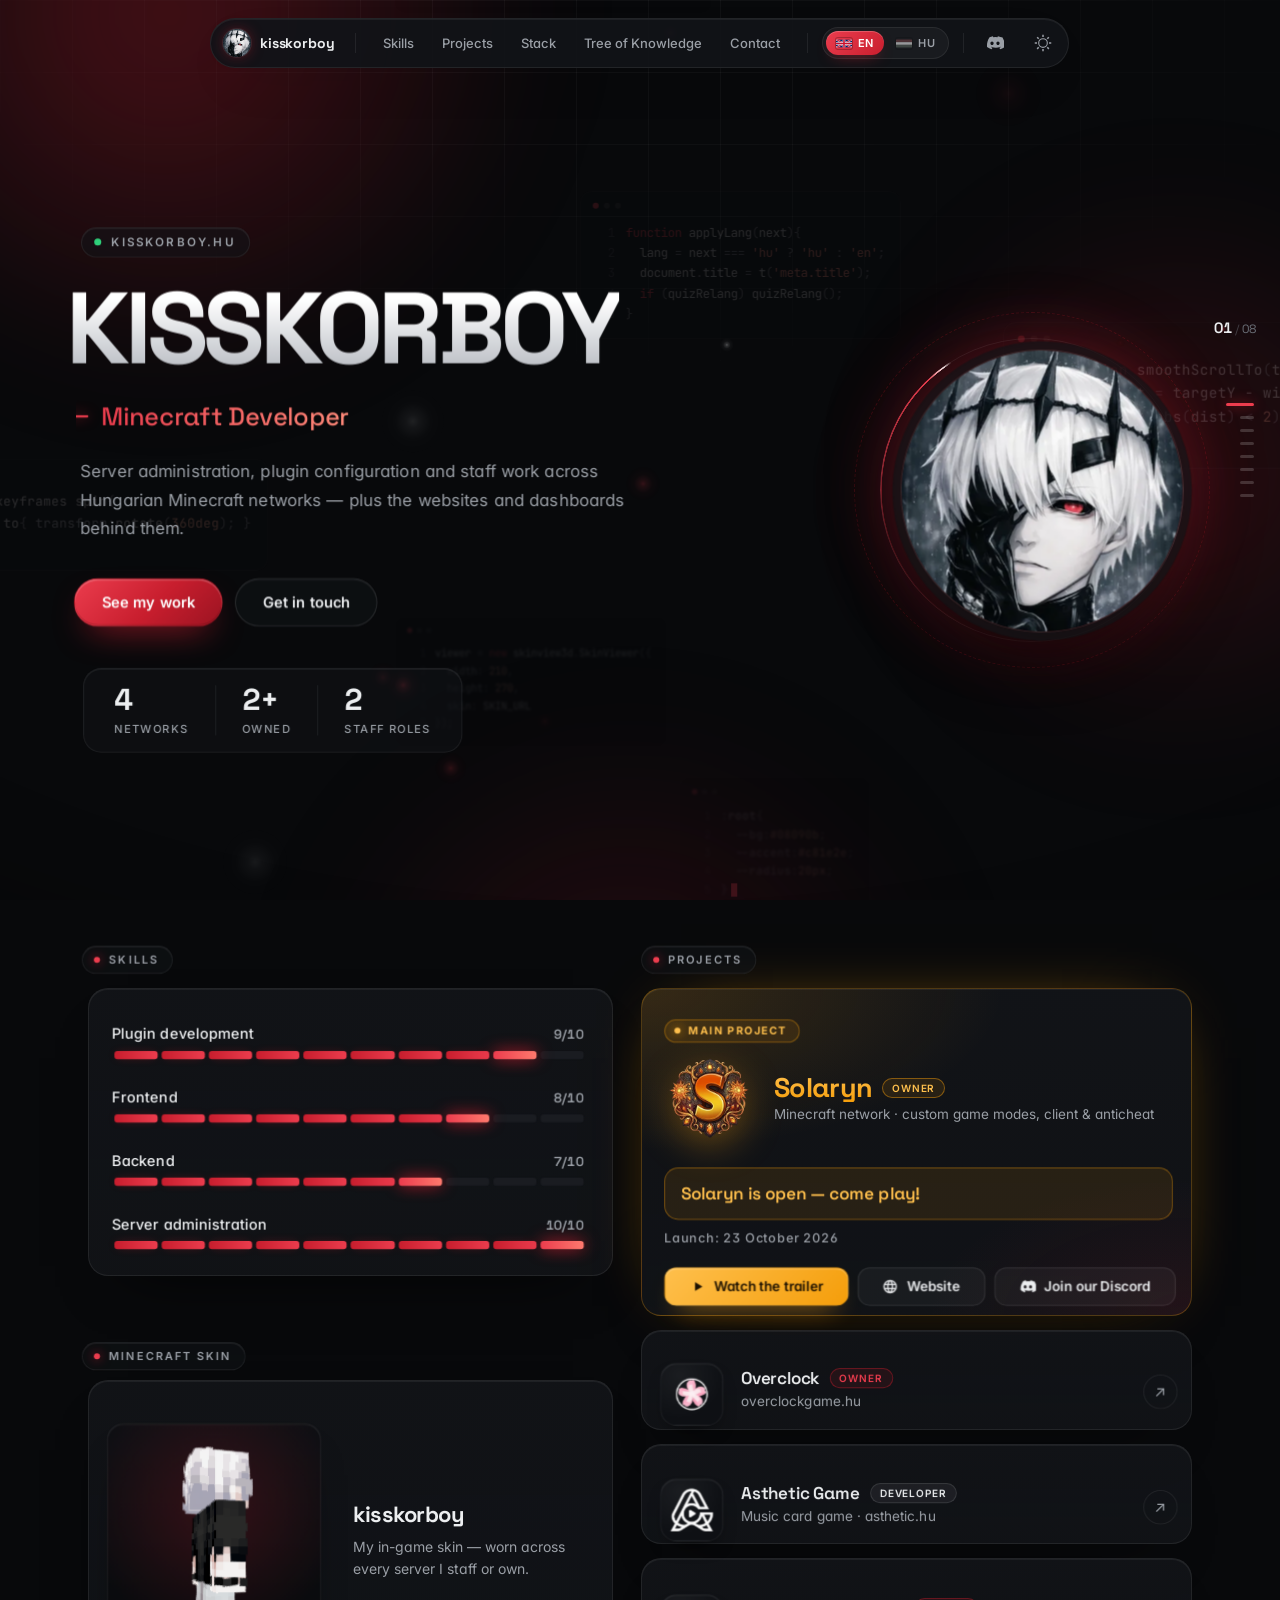
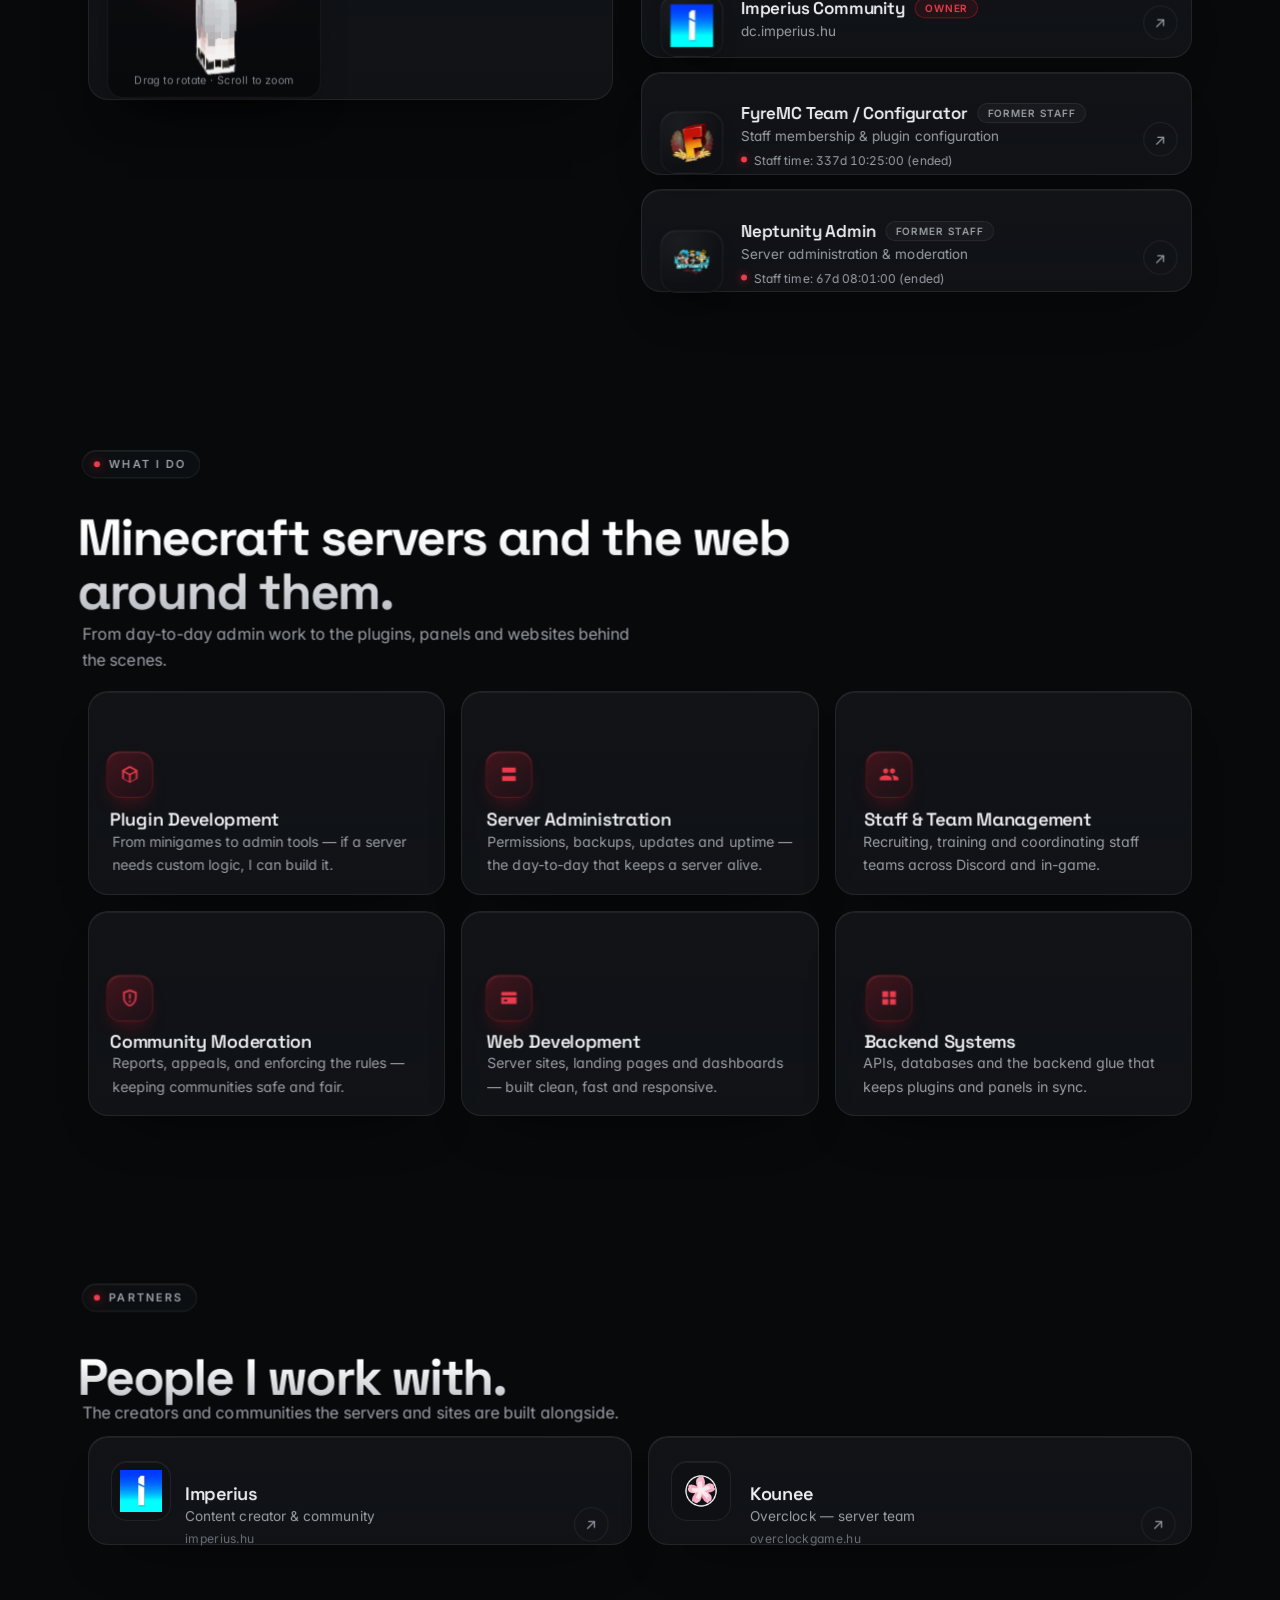
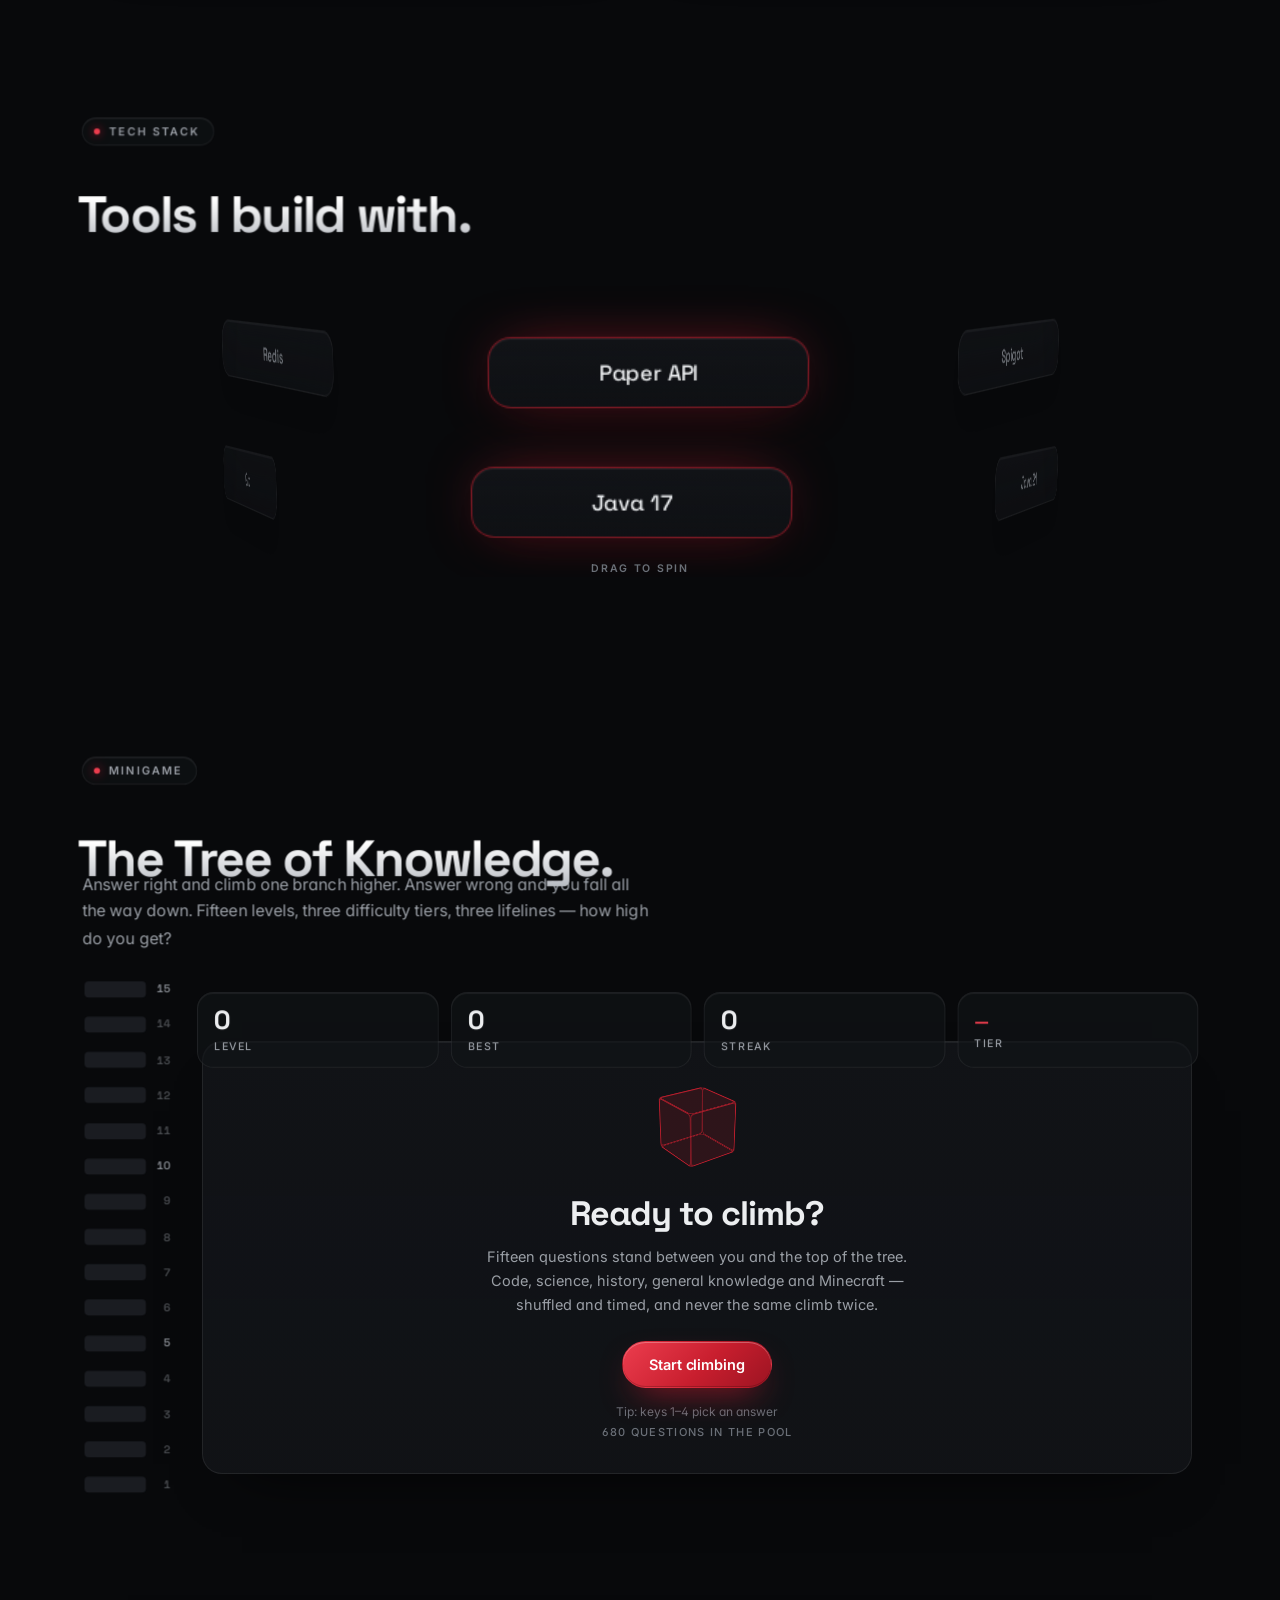
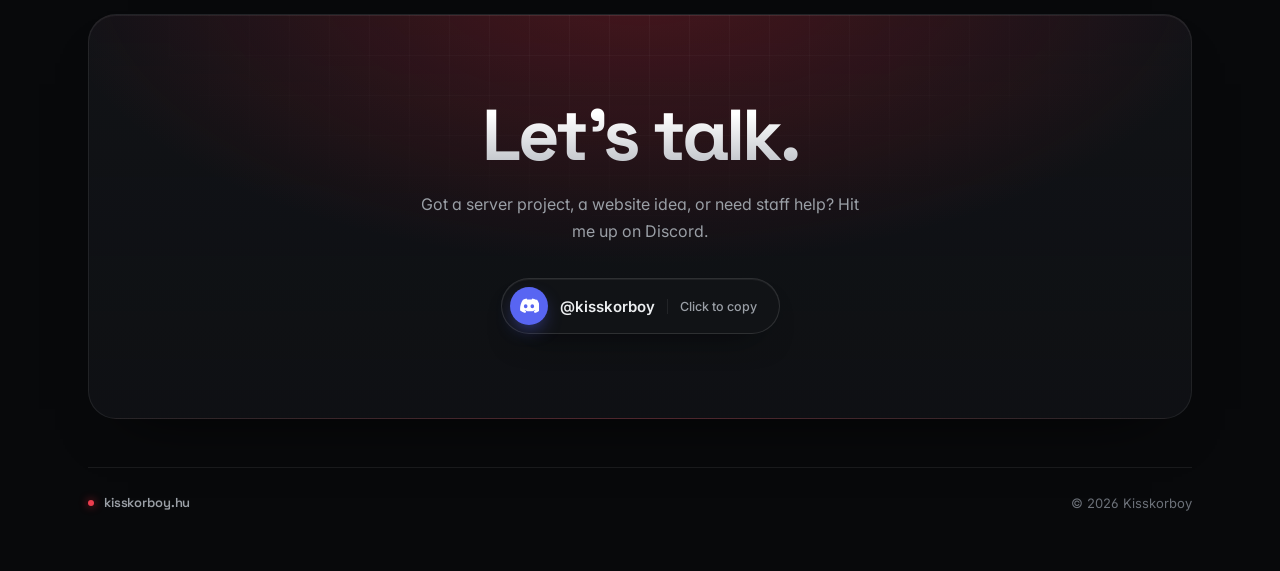
